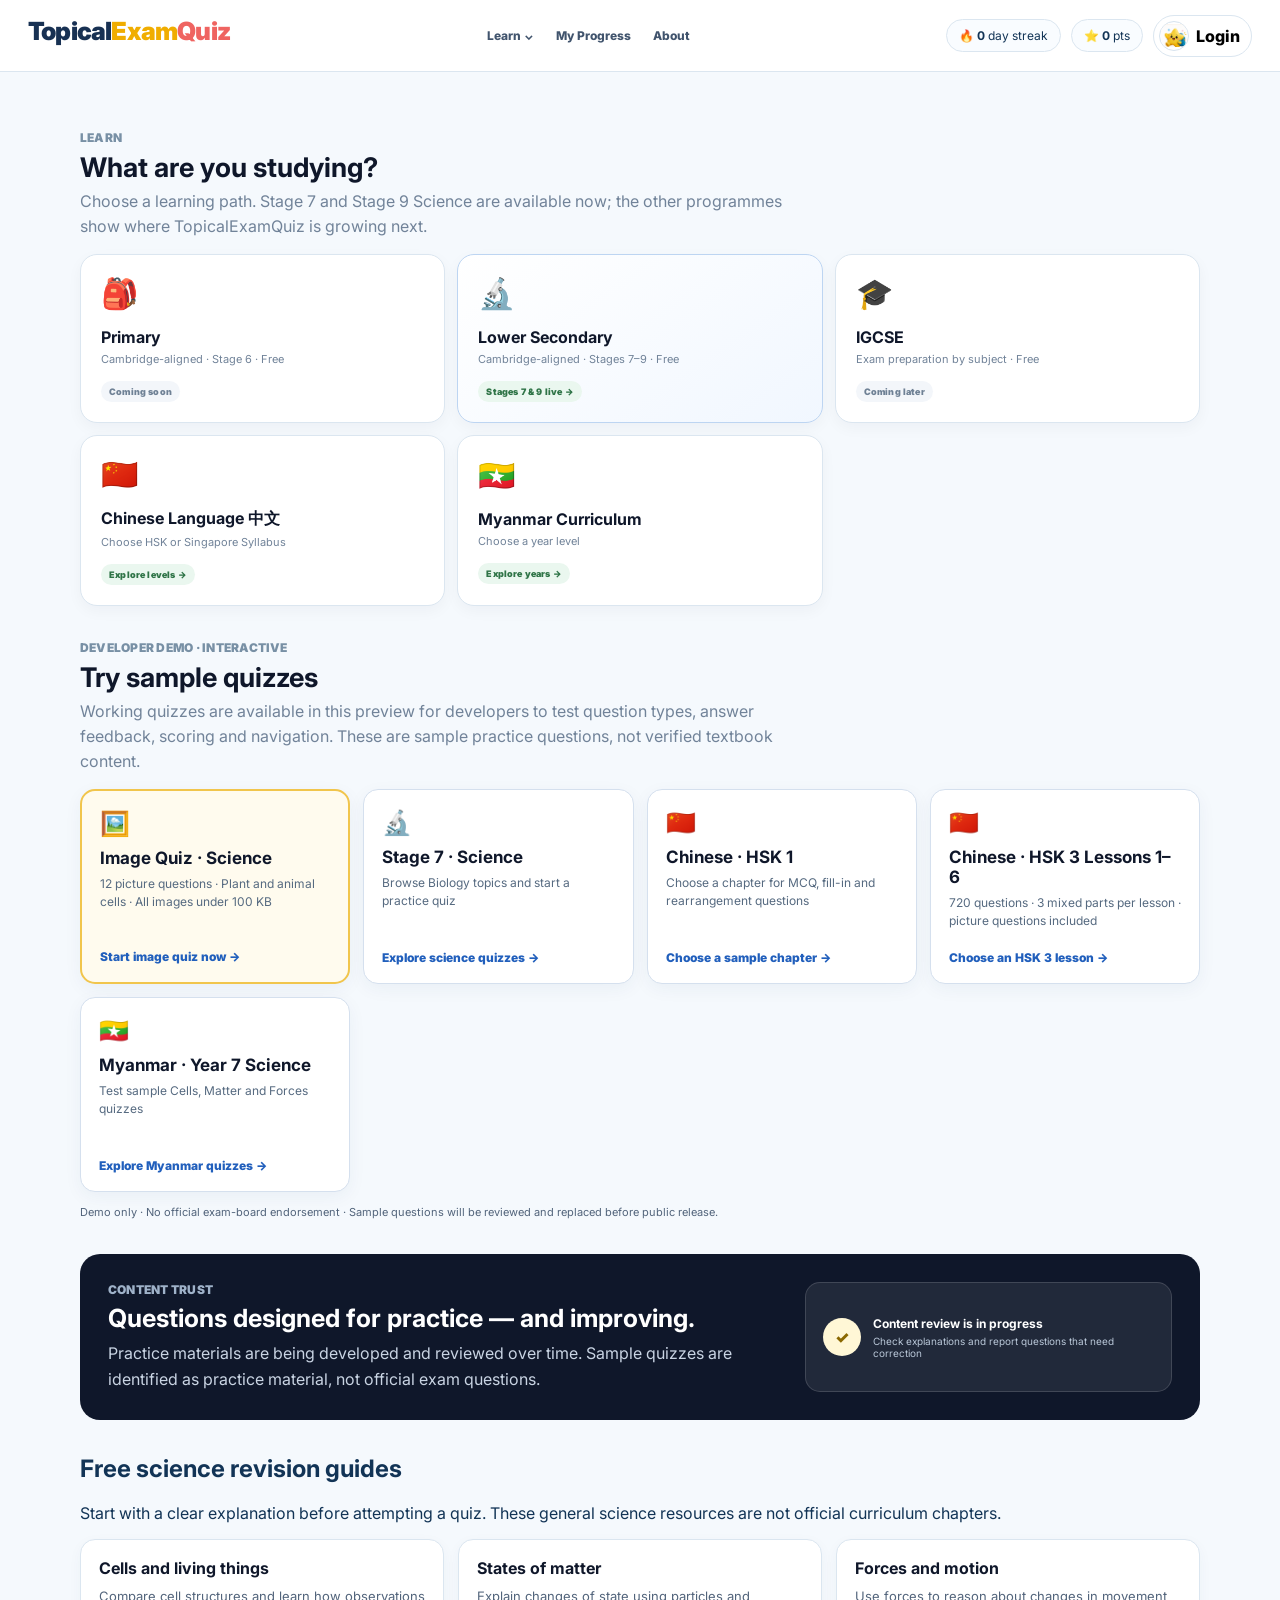
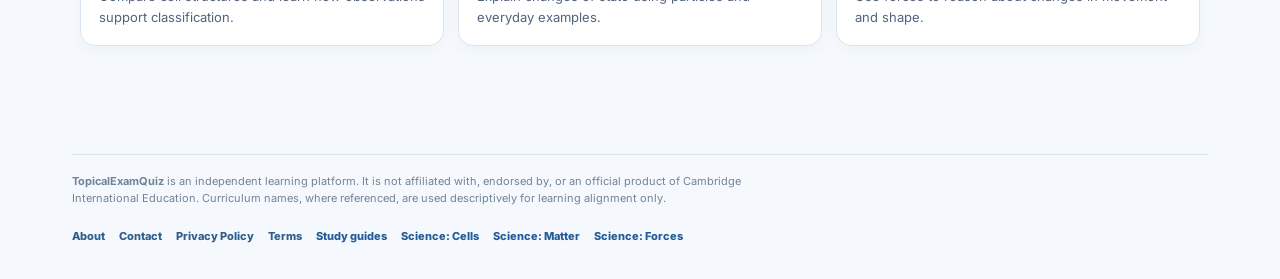
==== index.html @ 7afbc40b "17 Nov" ====
<!DOCTYPE html>

<html lang="en">
<head>
<meta charset="utf-8"/>
<meta content="width=device-width,initial-scale=1" name="viewport"/>
<title>TopicalExamQuiz | Topic-by-topic practice and study guides</title>
<link href="https://fonts.googleapis.com" rel="preconnect"/>
<link crossorigin="" href="https://fonts.gstatic.com" rel="preconnect"/>
<link href="https://fonts.googleapis.com/css2?family=Inter:wght@400;500;600;700;800;900&amp;display=swap" rel="stylesheet"/>
<style>
:root{--bg:#f5f9fd;--card:#fff;--ink:#123456;--muted:#718399;--line:#dbe6f0;--blue:#2f6fed;--blue2:#edf4ff;--green:#e8f6df;--greenInk:#39751f;--shadow:0 8px 30px rgba(27,66,105,.07)}
*{box-sizing:border-box}body{margin:0;font-family:Inter,ui-sans-serif,system-ui,-apple-system,BlinkMacSystemFont,"Segoe UI",sans-serif;color:var(--ink);background:var(--bg)}button,input{font:inherit}.top{height:72px;background:#fff;border-bottom:1px solid var(--line);display:flex;align-items:center;justify-content:space-between;padding:0 28px;position:sticky;top:0;z-index:10}.brand{font-size:21px;font-weight:900;color:var(--blue);line-height:1.1}.brand small{display:block;color:#8093a7;font-size:11px;font-weight:600;margin-top:4px}.account{display:flex;align-items:center;gap:10px}.pill{border:1px solid var(--line);background:#f9fcff;border-radius:999px;padding:8px 12px;font-size:12px;white-space:nowrap}.profile{display:flex;align-items:center;gap:7px;border:1px solid var(--line);background:#fff;border-radius:999px;padding:5px 11px 5px 5px;font-weight:800;cursor:pointer}.avatar{width:30px;height:30px;border-radius:50%;display:grid;place-items:center;background:var(--blue);color:white}.page{max-width:1180px;margin:0 auto;padding:24px 22px 64px}.view{display:none}.view.active{display:block}.eyebrow{font-size:12px;font-weight:900;color:#7890a5;letter-spacing:.02em;margin-bottom:6px}.h1{font-size:30px;margin:0}.toolbar{display:flex;justify-content:space-between;align-items:flex-start;gap:16px;margin-bottom:18px}.back{border:1px solid var(--line);background:#fff;border-radius:10px;padding:10px 14px;font-weight:800;color:#244963;cursor:pointer}.back:hover{border-color:#9cbfe4}.back-left{margin-bottom:14px}.stage-tabs{display:flex;gap:8px}.stage{border:1px solid var(--line);background:#fff;border-radius:9px;padding:9px 14px;font-weight:800;color:#4e6680;cursor:pointer}.stage.active{background:var(--blue);border-color:var(--blue);color:#fff}.hero{background:#fff;border:1px solid var(--line);border-radius:16px;padding:24px;display:flex;align-items:center;justify-content:space-between;gap:20px;box-shadow:var(--shadow);margin:18px 0}.hero h2{font-size:26px;margin:0 0 8px}.hero p{margin:0;color:var(--muted);line-height:1.6}.hero-stat{min-width:220px;border:1px solid var(--line);border-radius:12px;padding:15px;background:#f9fcff}.bar{height:9px;background:#e9eff5;border-radius:99px;overflow:hidden}.bar span{display:block;height:100%;background:#4eb477}.subject-grid,.category-grid{display:grid;grid-template-columns:repeat(3,minmax(0,1fr));gap:14px}.subject-card,.category-card{background:#fff;border:1px solid var(--line);border-radius:14px;padding:20px;text-align:left;cursor:pointer;min-height:140px;transition:.16s;box-shadow:0 4px 14px rgba(27,66,105,.03)}.subject-card:hover,.category-card:hover{transform:translateY(-2px);border-color:#9fc2e7;box-shadow:var(--shadow)}.icon{font-size:28px;margin-bottom:12px;display:block}.subject-card strong,.category-card strong{font-size:17px;display:block;margin-bottom:6px}.subject-card small,.category-card small{color:var(--muted);line-height:1.45}.card{background:#fff;border:1px solid var(--line);border-radius:16px;padding:22px;box-shadow:var(--shadow)}.card h2{margin:0 0 6px;font-size:22px}.card>p{margin:0 0 18px;color:var(--muted)}.topic-list{display:grid;gap:10px}.unit{border:1px solid var(--line);border-radius:12px;overflow:hidden;background:#fff}.unit-head{width:100%;border:0;background:var(--green);color:var(--greenInk);padding:12px 16px;text-align:left;font-weight:900;display:flex;justify-content:space-between;gap:12px;cursor:pointer}.unit-title{display:flex;gap:12px;align-items:center}.unit-title span:first-child{min-width:52px}.unit-body{display:block}.unit.collapsed .unit-body{display:none}.lesson{width:100%;border:0;border-top:1px solid #edf1f5;background:#fff;padding:12px 17px;display:flex;align-items:center;justify-content:space-between;text-align:left;cursor:pointer;color:#243f57}.lesson:hover{background:#f7fbff}.lesson-label{display:flex;align-items:center;gap:16px}.num{min-width:38px;color:#496078}.arrow{font-size:20px;color:#698198}
.chapter-select-card{background:#fff;border:1px solid var(--line);border-radius:16px;overflow:hidden;box-shadow:var(--shadow)}.chapter-select-head{background:var(--green);color:var(--greenInk);padding:15px 18px;font-weight:900;font-size:17px}.chapter-subtopic{width:100%;border:0;border-top:1px solid #e7edf3;background:#fff;padding:16px 18px;display:flex;align-items:center;justify-content:space-between;text-align:left;cursor:pointer;color:#173955}.chapter-subtopic:hover{background:#f7fbff}.chapter-subtopic-label{display:flex;align-items:center;gap:18px}.chapter-subtopic-code{min-width:36px;color:#4d6682}.chapter-review{margin-top:16px;border:1px solid #d8e5ef;background:#fff8dc;border-radius:14px;padding:18px;display:flex;align-items:center;justify-content:space-between;gap:16px}.chapter-review strong{display:block;color:var(--navy);font-size:16px}.chapter-review small{display:block;color:var(--muted);margin-top:4px;line-height:1.45}.chapter-review .btn{flex:0 0 auto}@media(max-width:620px){.chapter-review{align-items:flex-start;flex-direction:column}.chapter-review .btn{width:100%}}.quiz-shell{max-width:880px;margin:0 auto}.quiz-card{background:#fff;border:1px solid var(--line);border-radius:16px;box-shadow:var(--shadow);overflow:hidden}.quiz-head{padding:18px 22px;border-bottom:1px solid var(--line);display:flex;justify-content:space-between;align-items:flex-start;gap:12px}.quiz-head strong{font-size:18px}.crumb{font-size:12px;color:var(--muted);font-weight:700;margin-top:4px}.quiz-body{padding:30px 26px}.qmeta{font-size:12px;color:#7890a5;font-weight:900}.question{font-size:23px;font-weight:800;line-height:1.45;margin:12px 0 22px}.answers{display:grid;gap:10px}.answer{border:1px solid #ccdbe8;background:#fff;border-radius:11px;padding:14px 16px;text-align:left;font-weight:700;cursor:pointer}.answer:hover{background:#f7fbff;border-color:#8eb9e3}.answer.correct{background:#eefaf1;border-color:#69bf86}.answer.wrong{background:#fff2f2;border-color:#e49898}.feedback{display:none;margin-top:16px;border-radius:11px;padding:14px 16px;line-height:1.5}.feedback.show{display:block}.feedback.good{background:#eefaf1;color:#23653a}.feedback.bad{background:#fff5e9;color:#7d4c17}.quiz-actions{display:flex;justify-content:flex-end;gap:10px;margin-top:18px}.btn{border:1px solid var(--line);background:#fff;border-radius:99px;padding:10px 14px;font-weight:800;cursor:pointer}.btn.primary{background:var(--blue);border-color:var(--blue);color:#fff}.practice-strip{display:flex;justify-content:space-between;align-items:center;margin-top:18px;padding:16px 18px;background:#fff;border:1px solid var(--line);border-radius:13px}.practice-strip button{border:0;background:transparent;color:var(--blue);font-weight:900;cursor:pointer}.note{color:var(--muted);font-size:12px;line-height:1.5;margin-top:14px}.modal{display:none;position:fixed;inset:0;background:rgba(9,28,44,.45);z-index:30;padding:18px;align-items:center;justify-content:center}.modal.show{display:flex}.modal-card{width:min(440px,100%);background:#fff;border-radius:16px;padding:22px;box-shadow:0 28px 70px rgba(0,0,0,.2)}.modal-card h2{margin:0 0 8px}.muted{color:var(--muted)}.field{margin:12px 0}.field label{display:block;font-size:12px;font-weight:900;margin-bottom:6px}.field input{width:100%;border:1px solid var(--line);border-radius:9px;padding:11px 12px}.modal-actions{display:flex;justify-content:flex-end;gap:9px;margin-top:16px}.hidden{display:none!important}.review-list{display:grid;gap:10px;margin-top:16px}.review-item{border:1px solid var(--line);background:#fff;border-radius:11px;padding:14px 16px;text-align:left;cursor:pointer}.review-item strong{display:block;margin-bottom:4px}.review-item small{color:var(--muted)}
@media(max-width:860px){.subject-grid,.category-grid{grid-template-columns:repeat(2,1fr)}.hero{align-items:flex-start}.account .pill span{display:none}}

.summary-card{max-width:760px;margin:0 auto;background:#fff;border:1px solid var(--line);border-radius:16px;box-shadow:var(--shadow);padding:28px}
.summary-score{text-align:center;padding:12px 0 24px}.summary-score .big{font-size:54px;font-weight:900;color:var(--blue);line-height:1}
.summary-grid{display:grid;grid-template-columns:repeat(3,1fr);gap:12px;margin:18px 0 24px}.summary-stat{border:1px solid var(--line);border-radius:12px;padding:16px;text-align:center;background:#f9fcff}.summary-stat strong{display:block;font-size:24px;margin-bottom:4px}.summary-actions{display:flex;justify-content:center;gap:10px;flex-wrap:wrap}.summary-actions .btn:not(.primary){color:var(--ink)!important;background:#fff!important}.summary-actions .btn:not(.primary):hover{background:#f7fbff!important}
@media(max-width:620px){.summary-grid{grid-template-columns:1fr}.summary-card{padding:20px}.summary-score .big{font-size:44px}}

@media(max-width:620px){.top{height:64px;padding:0 14px}.brand{font-size:18px}.brand small{font-size:10px}.page{padding:18px 12px 44px}.account{gap:6px}.pill{padding:7px 9px}.profile{padding-right:8px}.profile>span:last-child{display:none}.toolbar{flex-direction:column}.h1{font-size:25px}.stage-tabs{width:100%;overflow:auto}.stage{flex:1;white-space:nowrap}.hero{padding:18px;flex-direction:column}.hero h2{font-size:21px}.hero-stat{width:100%;min-width:0}.subject-grid,.category-grid{grid-template-columns:1fr}.subject-card,.category-card{min-height:110px;padding:16px}.card{padding:16px}.card h2{font-size:20px}.lesson{padding:12px}.lesson-label{gap:8px}.num{min-width:34px}.quiz-head{padding:16px}.quiz-body{padding:22px 16px}.question{font-size:20px}.quiz-actions{flex-direction:column-reverse}.quiz-actions .btn{width:100%}.practice-strip{align-items:flex-start;gap:10px;flex-direction:column}.back-left{width:100%;text-align:left}}

.modal-card{position:relative}
.modal-x{position:absolute;top:14px;right:16px;border:0;background:transparent;color:#41546d;font-size:25px;line-height:1;width:34px;height:34px;border-radius:8px;cursor:pointer;display:flex;align-items:center;justify-content:center}
.modal-x:hover{background:#f2f6fb}

#profileModal .modal-card,#profileModal .modalbox{padding:24px 26px 22px;max-width:390px}
#profileModal h2{margin:0 42px 10px 0}
#profileModal p{margin:0 0 18px}
#profileModal .actions,#profileModal .modal-actions{margin-top:0;gap:10px}
@media(max-width:520px){#profileModal .modal-card,#profileModal .modalbox{margin:16px;padding:22px 20px 20px}}

/* Monetization */
.ad-slot{border:1px dashed #cbd8e8;background:#f8fbff;border-radius:12px;padding:14px 16px;text-align:center;color:#73839a;font-size:12px;margin:18px 0;min-height:90px;display:flex;flex-direction:column;align-items:center;justify-content:center}
.ad-slot strong{display:block;color:#5f7087;font-size:11px;letter-spacing:.06em;text-transform:uppercase;margin-bottom:4px}
.mobile-support{display:none}
@media(max-width:820px){.desktop-ad{display:none}.mobile-support{display:block}}

.logged-out-note{display:flex;align-items:center;gap:8px;background:#eef5ff;border:1px solid #d5e5fb;color:#48627f;border-radius:10px;padding:10px 13px;font-size:12px;margin:0 0 16px}

:root{--navy:#0F172A;--yellow:#FFC400}
body,button,input{font-family:'Inter',ui-sans-serif,system-ui,-apple-system,BlinkMacSystemFont,'Segoe UI',sans-serif}
.brand{color:var(--navy)}
.brand-accent{color:var(--yellow)}
.edubridge-brand{display:flex;align-items:center;gap:10px;color:var(--navy)}
.brand-mark{width:56px;height:34px;border-radius:0;display:grid;place-items:center;background:transparent;color:var(--yellow);font-size:13px;font-weight:900;letter-spacing:-.02em;box-shadow:none;flex:0 0 auto;overflow:hidden}.brand-mark img{display:block;width:100%;height:100%;object-fit:contain}
.brand-word{display:block;font-size:21px;font-weight:900;line-height:1.05;letter-spacing:-.03em}
.brand-word small{display:block;color:#8093a7;font-size:10px;font-weight:600;letter-spacing:0;margin-top:4px}
.hero.mascot-hero{position:relative;min-height:230px;overflow:hidden;background:linear-gradient(120deg,#ffffff 0%,#f7faff 62%,#fff9e7 100%)}
.hero-copy{max-width:560px;position:relative;z-index:2}
.hero-copy .kicker{font-size:12px;font-weight:900;letter-spacing:.08em;color:#74859a;margin-bottom:8px}
.hero-copy h2{font-size:32px;line-height:1.12;color:var(--navy);margin-bottom:10px}
.hero-copy h2 span{color:#e6aa00}
.hero-mascot{align-self:flex-end;width:210px;height:210px;object-fit:contain;object-position:center bottom;filter:drop-shadow(0 14px 16px rgba(15,23,42,.10));margin:-8px 18px -24px 8px}
.hero-stat{position:relative;z-index:2}
.avatar.mascot-avatar{overflow:hidden;background:#fff;padding:1px;border:1px solid #d7e3ee}
.avatar.mascot-avatar img{width:100%;height:100%;object-fit:contain;object-position:center;transform:none}
.mascot-helper{position:fixed;right:18px;bottom:18px;width:64px;height:64px;border:1px solid #d9e2ed;border-radius:50%;background:#fff;box-shadow:0 12px 30px rgba(15,23,42,.16);display:grid;place-items:center;z-index:8;overflow:hidden}
.mascot-helper img{width:58px;height:58px;object-fit:contain;transform:none}
.mascot-tip{position:fixed;right:92px;bottom:28px;background:var(--navy);color:#fff;border-radius:10px;padding:9px 12px;font-size:12px;font-weight:700;box-shadow:0 8px 22px rgba(15,23,42,.16);z-index:8}
.subject-card{position:relative}
.subject-card:after{content:'→';position:absolute;right:18px;bottom:18px;color:#9aaabd;font-weight:900}
.profile-mascot{display:flex;align-items:center;gap:12px;margin:0 0 14px}
.profile-mascot img{width:54px;height:54px;object-fit:contain;background:#f8fbff;border-radius:14px;border:1px solid var(--line);padding:3px}
.profile-mascot strong{display:block;color:var(--navy)}
@media(max-width:860px){.hero.mascot-hero{min-height:0}.hero-mascot{width:170px;height:170px}.mascot-tip{display:none}}
@media(max-width:620px){.hero.mascot-hero{padding-bottom:0}.hero-copy h2{font-size:26px}.hero-mascot{width:155px;height:155px;align-self:center;margin:0 auto -15px}.mascot-helper{width:52px;height:52px;right:12px;bottom:12px}.mascot-helper img{width:50px;height:50px}}

/* Clickability fix */
.subject-card,.category-card,.unit-head,.lesson,.answer,.btn,.back,.stage,.profile,.practice-strip button{
  position:relative;
  z-index:2;
  pointer-events:auto;
}
.ad-slot,.mascot-tip{
  pointer-events:none;
}
.topic-list,.unit,.unit-body,.card,.view{
  position:relative;
}
#curriculumView,#subjectView,#quizView{
  z-index:1;
}

.lesson:focus-visible,.subject-card:focus-visible,.category-card:focus-visible{
  outline:3px solid rgba(37,99,235,.22);
  outline-offset:2px;
}
.lesson .arrow{transition:transform .15s ease}
.lesson:hover .arrow{transform:translateX(3px)}

/* Logged-in profile dashboard */
.profile-page{max-width:980px;margin:0 auto}
.profile-back{margin-bottom:16px}
.profile-hero-card{background:linear-gradient(135deg,#0f172a 0%,#18263c 100%);border-radius:20px;padding:26px;color:#fff;position:relative;overflow:hidden;box-shadow:0 16px 34px rgba(15,23,42,.14)}
.profile-hero-card:after{content:"";position:absolute;right:-70px;top:-90px;width:260px;height:260px;border-radius:50%;background:rgba(255,196,0,.10)}
.profile-identity{display:flex;align-items:center;gap:18px;position:relative;z-index:1}
.profile-avatar-large{width:112px;height:112px;border-radius:24px;background:#fff;border:4px solid rgba(255,255,255,.18);display:grid;place-items:center;overflow:hidden;flex:0 0 auto}
.profile-avatar-large img{width:110px;height:110px;object-fit:contain;transform:none}
.profile-name{font-size:27px;font-weight:900;margin:0 0 5px}
.profile-handle{font-size:13px;color:#c9d4e3;margin-bottom:10px}
.profile-meta{display:flex;flex-wrap:wrap;gap:8px}
.profile-meta span{background:rgba(255,255,255,.09);border:1px solid rgba(255,255,255,.13);border-radius:999px;padding:7px 10px;font-size:12px;font-weight:700}
.profile-edit{position:absolute;right:20px;top:20px;z-index:2;border:1px solid rgba(255,255,255,.22);background:rgba(255,255,255,.10);color:#fff;width:38px;height:38px;border-radius:10px;cursor:pointer;font-size:16px}
.profile-section-title{font-size:20px;margin:26px 0 12px;color:var(--navy)}
.stat-grid-profile{display:grid;grid-template-columns:repeat(4,1fr);gap:12px}
.stat-tile{border:1px solid var(--line);background:#fff;border-radius:15px;padding:17px;min-height:108px;box-shadow:0 5px 16px rgba(15,23,42,.04)}
.stat-icon{font-size:21px;margin-bottom:10px}
.stat-value{font-size:24px;font-weight:900;color:var(--navy);line-height:1}
.stat-label{font-size:12px;color:var(--muted);margin-top:7px;font-weight:600}
.stat-tile.streak{background:linear-gradient(135deg,#fff8dd,#fff1af);border-color:#f1d35c}
.profile-two-col{display:grid;grid-template-columns:minmax(0,1.35fr) minmax(280px,.65fr);gap:16px}
.profile-panel{background:#fff;border:1px solid var(--line);border-radius:16px;padding:20px;box-shadow:0 5px 16px rgba(15,23,42,.04)}
.progress-row{display:grid;grid-template-columns:120px 1fr 46px;gap:12px;align-items:center;margin:16px 0}
.progress-row:first-of-type{margin-top:12px}
.progress-row strong{font-size:13px}
.progress-track{height:9px;border-radius:999px;background:#edf2f7;overflow:hidden}
.progress-track span{display:block;height:100%;border-radius:inherit;background:#ffc400}
.progress-pct{text-align:right;font-size:12px;font-weight:800;color:#52647b}
.achievement{display:flex;gap:12px;align-items:center;padding:12px 0;border-bottom:1px solid #edf1f6}
.achievement:last-child{border-bottom:0}
.achievement-badge{width:42px;height:42px;border-radius:12px;background:#fff7d6;display:grid;place-items:center;font-size:20px}
.achievement strong{display:block;font-size:13px}
.achievement small{color:var(--muted);font-size:11px}
.profile-actions-row{display:flex;gap:10px;flex-wrap:wrap;margin-top:18px}
.profile-actions-row .btn{min-width:150px}
.profile-ad{margin-top:20px}
.logged-in-pill{display:none}
@media(max-width:820px){.stat-grid-profile{grid-template-columns:repeat(2,1fr)}.profile-two-col{grid-template-columns:1fr}.profile-identity{align-items:flex-start}.profile-avatar-large{width:92px;height:92px}.profile-avatar-large img{width:90px;height:90px;object-fit:contain}}
@media(max-width:520px){.profile-hero-card{padding:20px 16px}.profile-identity{flex-direction:column}.profile-edit{right:14px;top:14px}.profile-name{font-size:23px}.stat-grid-profile{grid-template-columns:1fr 1fr}.stat-tile{min-height:98px;padding:14px}.progress-row{grid-template-columns:92px 1fr 40px}.profile-actions-row .btn{width:100%}}

/* Navigation reliability */
.view{display:none;pointer-events:none}
.view.active{display:block;pointer-events:auto}
#subjectView,#curriculumView,#quizView,#profileView{isolation:isolate}
.category-card,.lesson,.subject-card{touch-action:manipulation}
.progress-subject-btn{width:100%;display:grid;grid-template-columns:120px 1fr 46px;gap:12px;align-items:center;border:0;background:transparent;padding:0;margin:16px 0;text-align:left;cursor:pointer;color:inherit}
.progress-subject-btn:hover strong{color:var(--blue)}
.progress-subject-btn:focus-visible{outline:3px solid rgba(37,99,235,.20);outline-offset:4px;border-radius:8px}
@media(max-width:520px){.progress-subject-btn{grid-template-columns:92px 1fr 40px}}

/* Strong mobile layout */
html{-webkit-text-size-adjust:100%;text-size-adjust:100%}
body{min-width:0;overflow-x:hidden}
button{-webkit-tap-highlight-color:transparent}
@media(max-width:700px){
  .brand-mark{width:48px;height:28px;border-radius:0;font-size:12px}
  .brand-word{font-size:18px}
  .top{
    position:sticky;
    top:0;
    height:auto;
    min-height:62px;
    padding:9px 12px;
    gap:8px;
    align-items:center;
  }
  .brand{font-size:17px;min-width:0}
  .brand small{display:none}
  .account{margin-left:auto;gap:5px;min-width:0}
  .account .pill{font-size:11px;padding:7px 8px}
  .account .pill span{display:none}
  .profile{min-width:40px;height:40px;padding:4px;border-radius:12px;justify-content:center}
  .profile>span:last-child{display:none}
  .avatar{width:31px;height:31px}
  .page{width:100%;max-width:none;padding:14px 10px calc(84px + env(safe-area-inset-bottom))}
  .toolbar{display:block;margin-bottom:14px}
  .toolbar .back,.back-left{width:auto;min-height:44px;margin-bottom:12px}
  .h1{font-size:24px;line-height:1.2}
  .eyebrow{font-size:10px}
  .stage-tabs{display:flex;width:100%;gap:6px;overflow-x:auto;padding-bottom:3px;scrollbar-width:none}
  .stage-tabs::-webkit-scrollbar{display:none}
  .stage{flex:0 0 auto;min-height:44px;padding:9px 16px}
  .hero.mascot-hero{display:block;padding:18px 16px 0;margin:12px 0}
  .hero-copy{max-width:none}
  .hero-copy h2{font-size:25px}
  .hero-copy p{font-size:14px;line-height:1.55}
  .hero-mascot{display:block;width:145px;height:145px;margin:8px auto -10px}
  .hero-stat{width:100%;margin-bottom:16px}
  .subject-grid,.category-grid{display:grid;grid-template-columns:1fr;gap:10px}
  .subject-card,.category-card{
    width:100%;
    min-height:96px;
    padding:15px 16px;
    border-radius:13px;
    transform:none!important;
  }
  .subject-card strong,.category-card strong{font-size:16px}
  .subject-card small,.category-card small{font-size:12px}
  .card{padding:14px;border-radius:13px}
  .unit{border-radius:11px}
  .unit-head{min-height:48px;padding:12px 13px;align-items:center}
  .unit-title{gap:7px;font-size:13px}
  .unit-title span:first-child{min-width:auto}
  .lesson{
    min-height:52px;
    padding:12px 13px;
    align-items:center;
  }
  .lesson-label{gap:8px;font-size:14px;min-width:0}
  .lesson-label span:last-child{overflow-wrap:anywhere}
  .num{min-width:30px;font-size:12px}
  .arrow{flex:0 0 auto}
  .quiz-shell{max-width:none;width:100%}
  .quiz-card{border-radius:13px}
  .quiz-head{padding:14px;align-items:center}
  .quiz-head strong{font-size:16px}
  .quiz-body{padding:18px 14px}
  .question{font-size:19px;line-height:1.38;margin:10px 0 17px}
  .answer{min-height:50px;padding:13px 14px;font-size:14px}
  .quiz-actions{display:block;margin-top:14px}
  .quiz-actions .btn{width:100%;min-height:48px}
  .btn,.back,.practice-strip button{min-height:44px}
  .practice-strip{padding:13px;gap:8px}
  .summary-card{padding:17px 14px;border-radius:13px}
  .summary-grid{grid-template-columns:1fr 1fr}
  .summary-stat:last-child{grid-column:1/-1}
  .profile-page{max-width:none}
  .profile-hero-card{padding:18px 14px;border-radius:15px}
  .profile-identity{display:flex;flex-direction:row;align-items:center;gap:12px;padding-right:34px}
  .profile-avatar-large{width:72px;height:72px;border-radius:18px}
  .profile-avatar-large img{width:70px;height:70px;object-fit:contain}
  .profile-name{font-size:21px}
  .profile-handle{margin-bottom:7px}
  .profile-meta{gap:5px}
  .profile-meta span{font-size:10px;padding:5px 7px}
  .stat-grid-profile{grid-template-columns:1fr 1fr;gap:8px}
  .stat-tile{min-height:92px;padding:13px}
  .stat-value{font-size:20px}
  .profile-two-col{grid-template-columns:1fr;gap:4px}
  .profile-panel{padding:14px}
  .progress-subject-btn{grid-template-columns:86px 1fr 38px;min-height:46px;margin:10px 0}
  .profile-section-title{font-size:18px;margin:20px 0 10px}
  .modal{padding:10px;align-items:flex-end}
  .modal-card{
    width:100%;
    max-width:none;
    max-height:88vh;
    overflow-y:auto;
    border-radius:18px 18px 8px 8px;
    padding:22px 18px calc(18px + env(safe-area-inset-bottom));
  }
  .modal-actions{display:grid;grid-template-columns:1fr 1fr}
  .modal-actions .btn{width:100%}
  .mascot-helper,.mascot-tip{display:none!important}
  .desktop-ad{display:none!important}
  .mobile-support{
    display:flex!important;
    width:calc(100% - 20px);
    margin:14px 10px;
    min-height:80px;
  }
}
@media(max-width:380px){
  .account .pill{padding:6px 7px}
  .profile-identity{align-items:flex-start}
  .profile-avatar-large{width:62px;height:62px}
  .profile-avatar-large img{width:60px;height:60px;object-fit:contain}
  .stat-grid-profile{grid-template-columns:1fr}
  .summary-grid{grid-template-columns:1fr}
  .summary-stat:last-child{grid-column:auto}
}

/* Additional Google Ads inventory */
.ad-banner{min-height:90px}
.ad-rectangle{min-height:250px}
.ad-mobile-banner{min-height:70px}
.ad-label{font-size:10px;font-weight:800;letter-spacing:.08em;text-transform:uppercase;color:#8795a8;margin-bottom:5px}
.ad-home-top{margin:14px 0 20px}
.ad-home-mid{margin:18px 0}
.ad-topic-bottom{margin:18px 0 4px}
.ad-summary{margin-top:18px}
@media(max-width:700px){
  .ad-banner,.ad-rectangle{display:none!important}
  .ad-mobile-banner{display:flex!important;margin:14px 0;min-height:70px}
}
@media(min-width:701px){
  .ad-mobile-banner{display:none!important}
}

/* Stage/year chooser */
.level-chooser{max-width:980px;margin:0 auto}
.level-intro{text-align:center;max-width:680px;margin:12px auto 28px}
.level-intro h1{font-size:34px;margin:0 0 8px;color:var(--navy)}
.level-intro p{margin:0;color:var(--muted);line-height:1.6}
.level-group{margin:22px 0}
.level-group-head{display:flex;align-items:flex-end;justify-content:space-between;gap:14px;margin-bottom:10px}
.level-group-head h2{font-size:18px;margin:0;color:var(--navy)}
.level-group-head span{font-size:12px;color:var(--muted);font-weight:700}
.level-grid{display:grid;grid-template-columns:repeat(6,minmax(0,1fr));gap:10px}
.level-grid.cols-3{grid-template-columns:repeat(3,minmax(0,1fr))}
.level-grid.cols-2{grid-template-columns:repeat(2,minmax(0,1fr))}
.level-card{border:1px solid var(--line);background:#fff;border-radius:14px;min-height:86px;padding:15px 12px;text-align:left;cursor:pointer;box-shadow:0 4px 14px rgba(27,66,105,.03);transition:.16s;position:relative}
.level-card:hover{transform:translateY(-2px);border-color:#9fc2e7;box-shadow:var(--shadow)}
.level-card strong{display:block;font-size:16px;color:var(--navy);margin-bottom:4px}
.level-card small{display:block;color:var(--muted);font-size:11px;line-height:1.35}
.level-card:after{content:"›";position:absolute;right:12px;top:50%;transform:translateY(-50%);color:#8da1b6;font-size:20px}
.selected-level{display:flex;align-items:center;gap:8px;flex-wrap:wrap}
.selected-level .current-level{background:#eef5ff;border:1px solid #cfe0f3;color:#1f527f;border-radius:999px;padding:9px 13px;font-size:12px;font-weight:900}
.change-level{border:0;background:transparent;color:var(--blue);font-size:12px;font-weight:900;cursor:pointer;padding:8px}
@media(max-width:800px){.level-grid{grid-template-columns:repeat(3,minmax(0,1fr))}}
@media(max-width:520px){
  .level-intro{text-align:left;margin:4px 0 22px}
  .level-intro h1{font-size:27px}
  .level-group{margin:20px 0}
  .level-group-head{align-items:flex-start;flex-direction:column;gap:3px}
  .level-grid,.level-grid.cols-3,.level-grid.cols-2{grid-template-columns:repeat(2,minmax(0,1fr));gap:8px}
  .level-card{min-height:82px;padding:13px 11px}
  .level-card strong{font-size:15px}
  .selected-level{width:100%;justify-content:space-between}
}

/* Report question */
.report-question-btn{margin-top:12px;border:0;background:transparent;color:#6b7f96;font-size:12px;font-weight:800;cursor:pointer;padding:6px 0;text-decoration:underline;text-underline-offset:3px}
.report-question-btn:hover{color:#1f5f99}
.report-modal .modal-card{max-width:440px}
.report-options{display:grid;gap:8px;margin:16px 0}
.report-option{display:flex;align-items:center;gap:10px;border:1px solid var(--line);border-radius:10px;padding:11px 12px;cursor:pointer;background:#fff}
.report-option:hover{background:#f8fbff}
.report-option input{width:auto;margin:0}
.report-note{width:100%;min-height:84px;resize:vertical;border:1px solid var(--line);border-radius:10px;padding:10px 12px;font:inherit}
.report-success{display:none;background:#eefaf3;border:1px solid #cfead9;color:#2f6b45;border-radius:10px;padding:11px 12px;margin-top:12px;font-size:12px}
.report-success.show{display:block}

.modal-card{position:relative}
.modal-x{
  position:absolute;
  top:12px;
  right:12px;
  width:34px;
  height:34px;
  border:0;
  background:transparent;
  border-radius:9px;
  color:#506176;
  font-size:24px;
  line-height:1;
  display:flex;
  align-items:center;
  justify-content:center;
  cursor:pointer;
  z-index:5;
}
.modal-x:hover{background:#f1f5f9;color:#0f172a}
@media(max-width:700px){
  .modal-x{top:10px;right:10px;width:38px;height:38px;font-size:26px}
}

/* One-word fill-in-the-blank quiz */
.fill-answer-wrap{display:flex;gap:10px;align-items:stretch;margin-top:18px}
.fill-answer-input{flex:1;min-width:0;border:1px solid #c9d8e8;border-radius:11px;padding:13px 14px;font:600 16px Inter,system-ui,sans-serif;color:#102d4f;background:#fff;outline:none}
.fill-answer-input:focus{border-color:#3478f6;box-shadow:0 0 0 3px rgba(52,120,246,.12)}
.fill-answer-input::placeholder{font-weight:500;color:#91a0b2}
.fill-check-btn{white-space:nowrap}
.fill-hint{font-size:11px;color:#71839a;margin-top:7px}
.fill-correct{border-color:#45a96b;background:#f2fbf5}
.fill-wrong{border-color:#df6b6b;background:#fff5f5}
@media(max-width:520px){
  .fill-answer-wrap{flex-direction:column}
  .fill-check-btn{width:100%}
}


/* Chinese sentence rearrangement quiz */
.rearrange-wrap{margin-top:16px}
.rearrange-label{font-size:11px;color:#71839a;font-weight:800;margin:10px 0 7px}
.rearrange-bank,.rearrange-answer{display:flex;flex-wrap:wrap;gap:9px;min-height:58px;padding:12px;border:1px solid #d5e1ed;border-radius:12px;background:#f8fbff}
.rearrange-answer{background:#fff;border-style:dashed}
.rearrange-word{border:1px solid #bfd0e1;background:#fff;border-radius:10px;padding:10px 13px;font-size:18px;font-weight:800;color:#173955;cursor:pointer;box-shadow:0 2px 6px rgba(15,23,42,.04)}
.rearrange-word:hover{border-color:#7da9d6;background:#f7fbff}
.rearrange-word:disabled{cursor:default;opacity:.85}
.rearrange-placeholder{color:#91a0b2;font-size:13px;align-self:center}
.rearrange-actions{display:flex;gap:9px;margin-top:12px;flex-wrap:wrap}
.rearrange-actions .btn{min-width:120px}
.rearrange-correct{border-color:#69bf86!important;background:#f2fbf5!important}
.rearrange-wrong{border-color:#e49898!important;background:#fff5f5!important}
.rearrange-translation{margin-top:7px;font-size:12px;color:#52647b}
@media(max-width:520px){
  .rearrange-bank,.rearrange-answer{padding:10px;gap:7px}
  .rearrange-word{font-size:17px;padding:10px 11px}
  .rearrange-actions{display:grid;grid-template-columns:1fr 1fr}
  .rearrange-actions .btn{width:100%;min-width:0}
}

.modal-x{z-index:9999!important;pointer-events:auto!important}
.modal{z-index:9990}

.summary-activity{display:grid;grid-template-columns:repeat(4,minmax(0,1fr));gap:10px;margin:18px 0}.summary-activity .activity-card{border:1px solid var(--line);border-radius:12px;background:#fff;padding:13px}.summary-activity .activity-label{font-size:10px;color:var(--muted);font-weight:800}.summary-activity .activity-value{font-size:19px;font-weight:900;color:var(--navy);margin-top:5px}.summary-share{margin-top:14px}.integrity-note{margin-top:12px;padding:10px 12px;border:1px solid var(--line);border-radius:10px;background:#f8fbff;color:var(--muted);font-size:11px;line-height:1.45}@media(max-width:650px){.summary-activity{grid-template-columns:repeat(2,1fr)}.summary-share{width:100%}}


/* Photo quiz */
.question-media{display:none;margin:14px 0 20px}
.question-media.show{display:block}
.question-photo-card{position:relative;width:min(100%,380px);margin:0 auto;overflow:hidden;border:1px solid var(--line);border-radius:14px;background:#eef3f8;aspect-ratio:1/1;box-shadow:0 5px 16px rgba(15,23,42,.05)}
.question-photo-card img{display:block;width:100%;height:100%;object-fit:contain}
.question-photo-badge{position:absolute;left:12px;top:12px;background:rgba(15,23,42,.88);color:#fff;border-radius:999px;padding:7px 10px;font-size:11px;font-weight:900;letter-spacing:.02em;backdrop-filter:blur(4px)}
.question-photo-credit{margin-top:7px;color:var(--muted);font-size:10px;line-height:1.35}
.question-photo-fallback{width:100%;height:100%;display:grid;place-items:center;text-align:center;padding:24px;background:linear-gradient(135deg,#eef5ff,#fff7d6);color:var(--navy);font-weight:900}
.photo-topic-badge{margin-left:8px;display:inline-flex;align-items:center;gap:4px;background:#eef5ff;border:1px solid #d3e3f5;color:#315f8d;border-radius:999px;padding:3px 7px;font-size:10px;font-weight:900;white-space:nowrap}
@media(max-width:700px){.question-media{margin:10px 0 16px}.question-photo-card{border-radius:11px}.question-photo-badge{left:9px;top:9px;padding:6px 8px;font-size:10px}.photo-topic-badge{padding:2px 6px}}


/* TopicalExamQuiz mastery dashboard */
.dashboard-grid{display:grid;grid-template-columns:minmax(0,1.35fr) minmax(300px,.65fr);gap:16px;margin:18px 0}
.dashboard-card{background:#fff;border:1px solid var(--line);border-radius:16px;padding:20px;box-shadow:var(--shadow)}
.dashboard-card h2{margin:0 0 5px;font-size:21px;color:var(--navy)}
.dashboard-card p{margin:0;color:var(--muted);line-height:1.5}
.daily-card{background:linear-gradient(135deg,#0f172a 0%,#172845 100%);color:#fff;border:0;position:relative;overflow:hidden}
.daily-card:after{content:"";position:absolute;width:220px;height:220px;border-radius:50%;right:-80px;top:-110px;background:rgba(255,196,0,.12)}
.daily-card h2,.daily-card p{color:#fff;position:relative;z-index:1}.daily-card p{color:#cbd5e1}
.daily-badge{display:inline-flex;gap:6px;align-items:center;background:#ffc400;color:#0f172a;border-radius:999px;padding:6px 9px;font-size:10px;font-weight:900;letter-spacing:.05em;margin-bottom:12px}
.daily-row{display:flex;justify-content:space-between;align-items:flex-end;gap:16px;margin-top:18px;position:relative;z-index:1}
.daily-meta{display:flex;gap:12px;flex-wrap:wrap;font-size:12px;color:#d7e0eb;font-weight:700}.daily-card .btn{border-color:#ffc400;background:#ffc400;color:#0f172a}
.readiness-layout{display:grid;grid-template-columns:130px 1fr;gap:18px;align-items:center;margin-top:15px}
.readiness-ring{width:126px;height:126px;border-radius:50%;display:grid;place-items:center;background:conic-gradient(#ffc400 var(--ready-angle,0deg),#edf1f5 0);position:relative}
.readiness-ring:before{content:"";position:absolute;inset:11px;background:#fff;border-radius:50%}
.readiness-score{position:relative;text-align:center;font-size:31px;font-weight:900;color:var(--navy);line-height:1}.readiness-score small{display:block;font-size:10px;color:var(--muted);margin-top:5px}
.mini-progress{display:grid;grid-template-columns:108px 1fr 38px;gap:9px;align-items:center;margin:10px 0;font-size:12px}.mini-progress strong{font-size:12px}.mini-track{height:8px;background:#edf2f7;border-radius:99px;overflow:hidden}.mini-track span{display:block;height:100%;background:#ffc400;border-radius:inherit}.mini-value{text-align:right;font-weight:900;color:#53677f}
.section-head{display:flex;justify-content:space-between;align-items:flex-end;gap:12px;margin:26px 0 12px}.section-head h2{margin:0;font-size:22px;color:var(--navy)}.section-head p{margin:4px 0 0;color:var(--muted);font-size:13px}.text-link{border:0;background:transparent;color:var(--blue);font-weight:900;cursor:pointer;padding:6px}
.skill-map-grid{display:grid;grid-template-columns:repeat(3,minmax(0,1fr));gap:11px}.skill-map-card{border:1px solid var(--line);background:#fff;border-radius:14px;padding:15px;text-align:left;cursor:pointer}.skill-map-card:hover{border-color:#9fc2e7;box-shadow:var(--shadow)}.skill-map-card .chapter{font-size:10px;color:#8090a4;font-weight:900;text-transform:uppercase;letter-spacing:.04em}.skill-map-card strong{display:block;margin:5px 0 12px;color:var(--navy);min-height:38px}.skill-map-card .map-row{display:flex;justify-content:space-between;font-size:11px;color:var(--muted);margin-bottom:6px}.skill-map-card .map-pct{font-weight:900;color:var(--navy)}
.assessment-grid{display:grid;grid-template-columns:repeat(2,1fr);gap:10px;margin-top:14px}.assessment-skill{border:1px solid var(--line);border-radius:12px;padding:12px}.assessment-skill-top{display:flex;justify-content:space-between;gap:8px;margin-bottom:8px;font-size:12px}.assessment-skill-top strong{color:var(--navy)}.assessment-skill-top span{color:var(--muted);font-weight:900}
.focus-list{display:grid;gap:9px;margin-top:14px}.focus-item{display:grid;grid-template-columns:34px 1fr auto;gap:10px;align-items:center;border:1px solid var(--line);border-radius:11px;padding:11px;background:#fff}.focus-rank{width:30px;height:30px;border-radius:9px;display:grid;place-items:center;background:#fff4c2;color:#715600;font-weight:900}.focus-item strong{font-size:13px;display:block}.focus-item small{color:var(--muted);font-size:11px}.focus-item button{border:0;background:#eef5ff;color:#225d96;border-radius:999px;padding:7px 9px;font-weight:900;font-size:11px;cursor:pointer}
.mistake-preview{display:grid;gap:8px;margin-top:14px}.mistake-preview-item{border:1px solid var(--line);border-radius:11px;padding:12px;display:flex;align-items:center;gap:10px}.mistake-dot{width:9px;height:9px;border-radius:50%;background:#e66c6c;flex:0 0 auto}.mistake-preview-item.fixed .mistake-dot{background:#4eb477}.mistake-preview-item strong{display:block;font-size:12px}.mistake-preview-item small{color:var(--muted);font-size:11px}
.product-loop{display:grid;grid-template-columns:repeat(4,1fr);gap:8px;margin:18px 0}.loop-step{background:#f8fbff;border:1px solid var(--line);border-radius:12px;padding:12px;text-align:center;font-size:11px;font-weight:900}.loop-step span{display:block;font-size:22px;margin-bottom:5px}
.premium-card{margin-top:22px;background:linear-gradient(135deg,#fff9df,#fff3ba);border:1px solid #efd56e;border-radius:16px;padding:19px;display:flex;justify-content:space-between;gap:16px;align-items:center}.premium-card h3{margin:0 0 5px;color:var(--navy)}.premium-card p{margin:0;color:#6f6240;font-size:12px;line-height:1.5}.premium-chip{white-space:nowrap;background:#0f172a;color:#fff;border-radius:999px;padding:9px 12px;font-size:11px;font-weight:900}
.q-skill-badge{display:inline-flex;margin-top:7px;border:1px solid #d7e5f4;background:#f1f7ff;color:#285e91;border-radius:999px;padding:4px 8px;font-size:10px;font-weight:900}
.mistake-book-grid{display:grid;gap:10px;margin-top:16px}.mistake-card{border:1px solid var(--line);border-radius:13px;background:#fff;padding:14px}.mistake-card.fixed{background:#f3fbf6;border-color:#cce8d6}.mistake-top{display:flex;justify-content:space-between;gap:12px}.mistake-status{font-size:10px;font-weight:900;border-radius:999px;padding:5px 8px;background:#fff0f0;color:#9b4444;white-space:nowrap}.mistake-card.fixed .mistake-status{background:#e0f6e8;color:#287047}.mistake-question{font-size:13px;font-weight:800;line-height:1.45;margin:10px 0}.mistake-answer{font-size:11px;color:var(--muted);line-height:1.5}.mistake-actions{margin-top:10px}.empty-state{padding:25px;text-align:center;border:1px dashed #cbd8e8;border-radius:12px;color:var(--muted);background:#f9fcff}
.progress-note{font-size:11px;color:var(--muted);margin-top:10px;line-height:1.5}
@media(max-width:900px){.dashboard-grid{grid-template-columns:1fr}.skill-map-grid{grid-template-columns:repeat(2,1fr)}.product-loop{grid-template-columns:repeat(2,1fr)}}
@media(max-width:620px){.readiness-layout{grid-template-columns:1fr}.readiness-ring{margin:0 auto}.skill-map-grid,.assessment-grid{grid-template-columns:1fr}.daily-row,.premium-card{align-items:flex-start;flex-direction:column}.product-loop{grid-template-columns:1fr 1fr}.focus-item{grid-template-columns:32px 1fr}.focus-item button{grid-column:2}.section-head{align-items:flex-start;flex-direction:column}.dashboard-card{padding:16px}}


/* Verified Study Report */
.verified-share-row{display:flex;gap:10px;justify-content:center;flex-wrap:wrap;margin-top:14px}
.verified-share-row .btn{min-width:190px}
.verify-modal .modal-card{max-width:600px;padding:0;overflow:hidden;border-radius:20px}
.study-report{background:#fff}
.study-report-head{padding:22px 24px;background:linear-gradient(135deg,#0f172a,#1d2d48);color:#fff;position:relative}
.study-report-head .eyebrow{color:#d8e2ef}
.study-report-title{margin:4px 0 5px;font-size:24px}
.study-report-sub{font-size:12px;color:#cbd6e4;line-height:1.5}
.verified-badge{display:inline-flex;align-items:center;gap:6px;margin-top:12px;background:rgba(255,196,0,.14);border:1px solid rgba(255,196,0,.32);color:#ffe074;border-radius:999px;padding:7px 10px;font-size:11px;font-weight:900}
.study-report-body{padding:22px 24px}
.report-student{display:flex;justify-content:space-between;align-items:flex-start;gap:14px;padding-bottom:16px;border-bottom:1px solid var(--line)}
.report-student strong{font-size:18px;color:var(--navy)}
.report-id{font-size:11px;color:var(--muted);font-weight:800;text-align:right;overflow-wrap:anywhere}
.report-grid{display:grid;grid-template-columns:1fr 1fr;gap:10px;margin-top:16px}
.report-data{border:1px solid var(--line);border-radius:12px;padding:13px;background:#f9fcff}
.report-data span{display:block;font-size:10px;color:var(--muted);font-weight:900;letter-spacing:.04em;text-transform:uppercase;margin-bottom:5px}
.report-data strong{display:block;color:var(--navy);font-size:15px;line-height:1.35}
.report-highlight{display:grid;grid-template-columns:repeat(3,1fr);gap:9px;margin:16px 0}
.report-highlight .summary-stat{padding:13px 8px}
.report-highlight .summary-stat strong{font-size:21px}
.report-verify-note{font-size:10px;line-height:1.5;color:var(--muted);padding:11px 12px;background:#f8fbff;border:1px solid var(--line);border-radius:10px;margin-top:14px}
.report-actions{display:flex;gap:9px;flex-wrap:wrap;margin-top:15px}
.report-actions .btn{flex:1;min-width:150px}
/* Keep the verified report fully usable on phones and small tablets */
.verify-modal{overflow:hidden}
.verify-modal .modal-card{
  width:min(600px,calc(100vw - 24px));
  max-height:min(92dvh,820px);
  overflow-x:hidden;
  overflow-y:auto;
  overscroll-behavior:contain;
  -webkit-overflow-scrolling:touch;
}
.verify-modal .modal-x{position:sticky;top:8px;float:right;margin:8px 8px -42px 0;background:rgba(255,255,255,.96);box-shadow:0 2px 10px rgba(15,23,42,.10)}
@media(max-width:560px){
  .verify-modal{padding:0;align-items:flex-end}
  .verify-modal .modal-card{
    width:100%;
    max-width:none;
    max-height:94dvh;
    border-radius:20px 20px 0 0;
  }
  .study-report-head{padding:20px 52px 16px 16px}
  .study-report-body{padding:16px}
  .study-report-title{font-size:21px}
  .study-report-sub{font-size:11px}
  .report-grid{grid-template-columns:1fr;gap:8px;margin-top:12px}
  .report-data{padding:11px 12px}
  .report-data strong{font-size:14px}
  .report-highlight{grid-template-columns:1fr;gap:8px;margin:12px 0}
  .report-highlight .summary-stat:last-child{grid-column:auto}
  .report-highlight .summary-stat{padding:11px}
  .report-highlight .summary-stat strong{font-size:19px}
  .report-student{display:block;padding-bottom:12px}
  .report-student strong{font-size:16px}
  .report-id{text-align:left;margin-top:7px;font-size:10px}
  .report-verify-note{font-size:9px;margin-top:10px}
  .report-actions{display:grid;grid-template-columns:1fr;gap:8px;margin-top:12px}
  .report-actions .btn{width:100%;min-width:0}
  .verified-share-row{display:block}
  .verified-share-row .btn{width:100%;min-width:0;margin-top:8px;white-space:normal}
}
@media(max-width:360px){
  .study-report-head{padding-left:14px;padding-right:48px}
  .study-report-body{padding:14px}
  .study-report-title{font-size:19px}
  .verified-badge{font-size:10px;padding:6px 8px}
}

/* Launch-ready information pages + footer */
.info-page{max-width:900px;margin:0 auto}
.info-card{background:#fff;border:1px solid var(--line);border-radius:18px;padding:26px;box-shadow:var(--shadow);line-height:1.7}
.info-card h1{margin:0 0 8px;font-size:30px;color:var(--navy)}
.info-card h2{font-size:19px;color:var(--navy);margin:24px 0 8px}
.info-card p,.info-card li{color:#52647b;font-size:14px}
.info-card ul{padding-left:20px}
.info-meta{font-size:12px;color:var(--muted);margin-bottom:20px}
.info-highlight{background:#fff9e7;border:1px solid #f4dc8a;border-radius:12px;padding:14px 16px;margin:16px 0;color:#665114;font-size:13px;line-height:1.6}
.contact-form{display:grid;gap:12px;margin-top:18px}
.contact-form label{font-size:12px;font-weight:900;color:var(--navy)}
.contact-form input,.contact-form textarea{width:100%;border:1px solid var(--line);border-radius:11px;padding:12px 13px;font:inherit;color:var(--ink);background:#fff}
.contact-form textarea{min-height:120px;resize:vertical}
.site-footer{max-width:1180px;margin:0 auto;padding:10px 22px 34px;color:#718399;font-size:11px;line-height:1.6}
.footer-card{border-top:1px solid var(--line);padding-top:18px;display:flex;justify-content:space-between;align-items:flex-start;gap:20px;flex-wrap:wrap}
.footer-links{display:flex;gap:14px;flex-wrap:wrap}
.footer-links button{border:0;background:transparent;padding:0;color:#315f8d;font:inherit;font-weight:800;cursor:pointer}
.footer-links button:hover{text-decoration:underline}
.footer-disclaimer{max-width:720px}
@media(max-width:700px){.info-card{padding:18px 15px;border-radius:14px}.info-card h1{font-size:25px}.site-footer{padding:8px 12px 26px}.footer-card{display:block}.footer-links{margin-top:12px;gap:12px 16px}}


/* Header logo home link */
.edubridge-brand.logo-home-link{display:inline-flex;align-items:center;text-decoration:none;cursor:pointer;line-height:0;flex:0 0 auto}
.edubridge-brand.logo-home-link:hover{opacity:.92}
.edubridge-brand.logo-home-link:focus-visible{outline:3px solid rgba(47,111,237,.22);outline-offset:4px;border-radius:10px}
.header-logo-img{display:block;width:158px;height:auto;max-height:54px;object-fit:contain}
@media(max-width:700px){.header-logo-img{width:132px;max-height:44px}.top{min-height:62px}}
@media(max-width:380px){.header-logo-img{width:118px}}


/* TopicalExamQuiz master-platform architecture */
.platform-top{height:auto;min-height:72px;gap:18px;flex-wrap:wrap;padding-top:8px;padding-bottom:8px}
.main-nav{display:flex;align-items:center;justify-content:center;gap:4px;flex:1;min-width:520px}
.nav-link{border:0;background:transparent;color:#41546d;font-weight:800;font-size:12px;padding:10px 9px;border-radius:9px;cursor:pointer;white-space:nowrap}
.nav-link:hover,.nav-link:focus-visible{background:#f2f6fb;color:var(--navy)}
.learn-nav-wrap{position:relative}
.learn-dropdown{display:none;position:absolute;top:calc(100% + 10px);left:0;width:330px;background:#fff;border:1px solid var(--line);border-radius:15px;padding:10px;box-shadow:0 18px 45px rgba(15,23,42,.16);z-index:80;text-align:left}
.learn-dropdown.show{display:block}
.learn-group{padding:8px;border-bottom:1px solid #edf1f6}.learn-group:last-child{border-bottom:0}
.learn-group>strong{display:block;font-size:9px;letter-spacing:.09em;color:#8a9aab;margin:2px 6px 6px}
.learn-group button{width:100%;border:0;background:transparent;border-radius:9px;padding:9px 8px;text-align:left;cursor:pointer;color:var(--navy)}
.learn-group button:hover{background:#f6f9fd}.learn-group button span{display:block;font-weight:850;font-size:12px}.learn-group button small{display:block;color:var(--muted);font-size:10px;margin-top:2px}
.compact-account{flex:0 0 auto}
.platform-home{max-width:1120px;margin:0 auto}
.platform-hero{background:linear-gradient(125deg,#ffffff 0%,#f8fbff 58%,#fff7d6 100%);border:1px solid var(--line);border-radius:24px;padding:46px 46px;display:grid;grid-template-columns:minmax(0,1.45fr) minmax(230px,.55fr);gap:34px;align-items:center;box-shadow:var(--shadow);overflow:hidden;position:relative}
.platform-hero:after{content:"";position:absolute;width:280px;height:280px;border-radius:50%;right:-110px;top:-110px;background:rgba(255,196,0,.12)}
.platform-hero-copy{position:relative;z-index:2}.platform-hero h1{font-size:46px;line-height:1.06;letter-spacing:-.035em;margin:5px 0 15px;color:var(--navy)}.platform-hero h1 span{color:#e9a900}.platform-hero p{max-width:650px;margin:0;color:var(--muted);font-size:16px;line-height:1.65}
.platform-hero-actions{display:flex;gap:10px;flex-wrap:wrap;margin-top:24px}.platform-cta{padding-left:22px;padding-right:22px}.platform-proof{display:flex;gap:16px;flex-wrap:wrap;margin-top:20px;color:#52708b;font-size:11px;font-weight:800}
.platform-hero-side{position:relative;z-index:2;min-height:220px;border:1px solid rgba(15,23,42,.08);background:rgba(255,255,255,.72);border-radius:20px;display:flex;flex-direction:column;align-items:center;justify-content:center;text-align:center;padding:24px}.platform-star{font-size:74px;color:#ffc400;line-height:1;filter:drop-shadow(0 6px 10px rgba(227,164,0,.18))}.platform-hero-side strong{font-size:18px;color:var(--navy);margin-top:10px}.platform-hero-side span{font-size:12px;color:var(--muted);margin-top:5px}
.platform-section{margin:34px 0}.platform-section-heading{display:flex;justify-content:space-between;align-items:end;gap:20px;margin-bottom:15px}.platform-section-heading h2{font-size:27px;margin:2px 0 5px;color:var(--navy)}.platform-section-heading p{margin:0;color:var(--muted);line-height:1.55;max-width:720px}
.programme-card-grid{display:grid;grid-template-columns:repeat(4,minmax(0,1fr));gap:12px}.programme-card{position:relative;border:1px solid var(--line);background:#fff;border-radius:17px;padding:20px;text-align:left;min-height:168px;cursor:pointer;box-shadow:0 5px 15px rgba(15,23,42,.04);transition:.16s}.programme-card:hover{transform:translateY(-2px);border-color:#9fc2e7;box-shadow:var(--shadow)}.programme-card.available{background:linear-gradient(145deg,#fff,#f1f7ff);border-color:#bdd5f2}.programme-card.medical{background:linear-gradient(145deg,#fff,#f7f8fb)}.programme-icon{display:block;font-size:30px;margin-bottom:16px}.programme-card strong{display:block;font-size:16px;color:var(--navy);margin-bottom:5px}.programme-card small{display:block;color:var(--muted);font-size:11px;line-height:1.4}.programme-status{display:inline-flex;margin-top:14px;border-radius:999px;padding:5px 8px;font-size:9px;font-weight:900;letter-spacing:.02em}.programme-status.live{background:#eaf7ef;color:#2f7447}.programme-status.soon{background:#f3f6fa;color:#6f8195}
.myanmar-coming{width:100%;margin-top:12px;border:1px solid var(--line);background:#fff;border-radius:14px;padding:15px 17px;display:grid;grid-template-columns:auto 1fr auto;gap:13px;align-items:center;text-align:left;cursor:pointer;color:var(--navy)}.myanmar-coming>span:first-child{font-size:25px}.myanmar-coming strong{display:block;font-size:13px}.myanmar-coming small{display:block;color:var(--muted);margin-top:2px}.myanmar-coming:hover{background:#f9fbfd}
.differentiation-section{padding-top:6px}.improvement-grid{display:grid;grid-template-columns:repeat(4,1fr);gap:12px}.improvement-card{background:#fff;border:1px solid var(--line);border-radius:16px;padding:18px;position:relative;min-height:170px}.improvement-card>span{position:absolute;right:14px;top:13px;color:#aab6c4;font-size:10px;font-weight:900}.improvement-icon{font-size:24px;margin-bottom:17px}.improvement-card strong{display:block;color:var(--navy);font-size:15px}.improvement-card p{margin:6px 0 0;color:var(--muted);font-size:11px;line-height:1.5}
.expert-section{display:grid;grid-template-columns:1.3fr .7fr;gap:16px;background:var(--navy);color:#fff;border-radius:20px;padding:28px}.expert-copy h2{margin:2px 0 8px;font-size:25px}.expert-copy p{margin:0;color:#c9d4e3;line-height:1.6}.expert-copy .eyebrow{color:#9fb2c9}.expert-copy .text-link{color:#ffc400;margin-top:16px}.expert-example{background:rgba(255,255,255,.08);border:1px solid rgba(255,255,255,.14);border-radius:15px;padding:17px;display:flex;gap:12px;align-items:center}.expert-check{width:38px;height:38px;border-radius:50%;display:grid;place-items:center;background:#fff7d6;color:#8a6800;font-weight:900;flex:0 0 auto}.expert-example strong{display:block;font-size:12px}.expert-example small{display:block;color:#b9c7d8;font-size:10px;margin-top:4px}
.level-card.live-level{border-color:#a8c9ef;background:#f5f9ff}.level-card.coming{opacity:.78}
.parent-report-example{display:grid;gap:8px;background:#f7fbff;border:1px solid #dce8f3;border-radius:14px;padding:16px;margin:12px 0 20px}.parent-report-example strong{color:var(--navy);margin-bottom:3px}.parent-report-example span{font-size:12px;color:#526b84}
.medical-info-card{border-top:4px solid #2f6fed}
@media(max-width:1100px){.main-nav{order:3;min-width:100%;justify-content:flex-start;overflow-x:auto;padding:3px 0}.platform-top{justify-content:space-between}.programme-card-grid{grid-template-columns:repeat(2,1fr)}}
@media(max-width:760px){.platform-hero{grid-template-columns:1fr;padding:26px 20px}.platform-hero h1{font-size:34px}.platform-hero-side{min-height:145px}.platform-star{font-size:54px}.programme-card-grid,.improvement-grid{grid-template-columns:1fr 1fr}.expert-section{grid-template-columns:1fr}.platform-section-heading h2{font-size:23px}.compact-account .pill{display:none}.learn-dropdown{position:fixed;top:112px;left:10px;width:min(340px,calc(100vw - 20px))}}
@media(max-width:480px){.platform-hero{padding:22px 16px;border-radius:18px}.platform-hero h1{font-size:30px}.platform-hero-actions .btn{width:100%}.platform-proof{display:grid;gap:7px}.programme-card-grid,.improvement-grid{grid-template-columns:1fr}.programme-card{min-height:145px}.platform-section{margin:26px 0}.expert-section{padding:20px 16px}.main-nav{gap:1px}.nav-link{padding:9px 8px}.platform-top{gap:8px}.header-logo-img{width:118px}.profile{height:38px}}


/* Teacher portal prototype */
.role-choice{display:grid;grid-template-columns:1fr 1fr;gap:10px;margin-top:14px}.role-choice .btn{width:100%;min-height:48px}
.teacher-page{max-width:1040px;margin:0 auto}.teacher-hero{background:linear-gradient(135deg,#0f172a,#1b3152);color:#fff;border-radius:20px;padding:24px;display:flex;justify-content:space-between;align-items:flex-start;gap:18px;box-shadow:0 14px 34px rgba(15,23,42,.14)}
.teacher-hero h1{margin:4px 0 7px;font-size:27px}.teacher-hero p{margin:0;color:#cbd6e5;line-height:1.5}.teacher-class-code{background:rgba(255,255,255,.10);border:1px solid rgba(255,255,255,.16);border-radius:14px;padding:13px 15px;min-width:165px}.teacher-class-code small{display:block;color:#cbd6e5;font-size:10px;font-weight:800}.teacher-class-code strong{display:block;font-size:22px;margin-top:4px;letter-spacing:.05em}
.teacher-stat-grid{display:grid;grid-template-columns:repeat(4,1fr);gap:11px;margin:16px 0}.teacher-stat{background:#fff;border:1px solid var(--line);border-radius:14px;padding:16px}.teacher-stat strong{display:block;font-size:23px;color:var(--navy)}.teacher-stat span{display:block;color:var(--muted);font-size:11px;margin-top:5px}
.teacher-panel{background:#fff;border:1px solid var(--line);border-radius:16px;padding:19px;margin-top:14px;box-shadow:0 5px 16px rgba(15,23,42,.04)}.teacher-panel h2{margin:0 0 5px;font-size:20px}.teacher-panel>p{margin:0 0 15px;color:var(--muted);font-size:12px}
.teacher-table-wrap{overflow-x:auto}.teacher-table{width:100%;border-collapse:collapse;min-width:720px}.teacher-table th,.teacher-table td{padding:12px 10px;border-bottom:1px solid #e9eff5;text-align:left;font-size:12px}.teacher-table th{font-size:10px;text-transform:uppercase;letter-spacing:.04em;color:#8190a3}.teacher-table td strong{color:var(--navy)}.teacher-table tr:last-child td{border-bottom:0}.teacher-table button{border:0;background:#eef5ff;color:#245d9c;border-radius:999px;padding:7px 10px;font-weight:800;cursor:pointer}
.teacher-detail{display:none;margin-top:14px;background:#f8fbff;border:1px solid #dbe8f4;border-radius:14px;padding:16px}.teacher-detail.show{display:block}.teacher-detail-head{display:flex;justify-content:space-between;gap:12px;align-items:flex-start}.teacher-detail-head h3{margin:0;font-size:18px}.teacher-detail-head button{border:0;background:transparent;font-size:22px;cursor:pointer}.teacher-detail-grid{display:grid;grid-template-columns:repeat(3,1fr);gap:9px;margin:13px 0}.teacher-detail-card{background:#fff;border:1px solid var(--line);border-radius:11px;padding:12px}.teacher-detail-card strong{display:block;font-size:18px}.teacher-detail-card span{font-size:10px;color:var(--muted)}.weak-chip{display:inline-flex;margin:5px 5px 0 0;background:#fff3df;color:#85590a;border-radius:999px;padding:6px 9px;font-size:10px;font-weight:800}
.teacher-note{margin-top:14px;padding:11px 12px;border-radius:10px;background:#fff8df;border:1px solid #f1d878;color:#765b0b;font-size:11px;line-height:1.5}
.teacher-share-actions{display:flex;gap:8px;flex-wrap:wrap;margin-top:15px}.teacher-share-actions button{border:0;border-radius:10px;padding:9px 12px;font-size:11px;font-weight:850;cursor:pointer}.teacher-share-actions .send-parent{background:var(--yellow);color:#182235}.teacher-share-actions .copy-parent{background:#eaf2fb;color:#245d9c}.teacher-share-note{margin-top:8px;color:var(--muted);font-size:10px;line-height:1.45}
@media(max-width:700px){.role-choice{grid-template-columns:1fr}.teacher-hero{display:block;padding:19px 16px}.teacher-class-code{margin-top:14px;min-width:0}.teacher-stat-grid{grid-template-columns:1fr 1fr;gap:8px}.teacher-panel{padding:14px}.teacher-detail-grid{grid-template-columns:1fr 1fr}.teacher-detail-card:last-child{grid-column:1/-1}}
@media(max-width:380px){.teacher-stat-grid,.teacher-detail-grid{grid-template-columns:1fr}.teacher-detail-card:last-child{grid-column:auto}}


/* Simple TopicalExamQuiz classroom system */
.student-account-strip{display:grid;grid-template-columns:1fr 1fr;gap:12px;margin:16px 0}.student-id-card,.student-class-card{background:#fff;border:1px solid var(--line);border-radius:14px;padding:15px}.student-id-card small,.student-class-card small{display:block;color:var(--muted);font-size:10px;font-weight:800;text-transform:uppercase;letter-spacing:.04em}.student-id-card strong{display:block;color:var(--navy);font-size:21px;margin:4px 0}.student-class-card .join-row{display:flex;gap:8px;margin-top:9px}.student-class-card input{flex:1;min-width:0;border:1px solid var(--line);border-radius:9px;padding:9px 10px}.student-class-card button{border:0;background:var(--blue);color:#fff;border-radius:9px;padding:9px 12px;font-weight:800;cursor:pointer}
.teacher-topbar{display:flex;justify-content:space-between;align-items:center;gap:12px;margin-bottom:14px}.teacher-topbar h1{margin:0;font-size:28px}.teacher-topbar .teacher-id{font-size:11px;color:var(--muted);margin-top:4px}.class-list{display:grid;grid-template-columns:repeat(2,minmax(0,1fr));gap:12px}.class-card{border:1px solid var(--line);background:#fff;border-radius:16px;padding:17px;text-align:left;cursor:pointer;box-shadow:0 4px 14px rgba(15,23,42,.04)}.class-card:hover{border-color:#a9c9ec}.class-card .class-code{display:inline-flex;margin-top:10px;background:#eef5ff;color:#245d9c;border-radius:999px;padding:6px 9px;font-size:10px;font-weight:900}.class-card strong{display:block;color:var(--navy);font-size:17px}.class-card span{display:block;color:var(--muted);font-size:11px;margin-top:4px}.teacher-class-detail{display:none}.teacher-class-detail.show{display:block}.teacher-class-actions{display:flex;gap:8px;flex-wrap:wrap;margin:14px 0}.teacher-class-actions .btn{font-size:11px}.student-id-cell{font-family:ui-monospace,SFMono-Regular,Menlo,monospace;font-size:11px;color:#536d87}.teacher-empty{padding:22px;border:1px dashed #cbd9e6;border-radius:13px;text-align:center;color:var(--muted);font-size:12px}.teacher-success{display:none;margin:10px 0;padding:10px 12px;background:#eef9f1;border:1px solid #bfe2c8;border-radius:10px;color:#2f7447;font-size:11px}.teacher-success.show{display:block}
@media(max-width:700px){.student-account-strip,.class-list{grid-template-columns:1fr}.teacher-topbar{align-items:flex-start}.student-class-card .join-row{display:grid;grid-template-columns:1fr}.teacher-topbar{display:block}.teacher-topbar .btn{margin-top:10px}}


.topicalexamquiz-wordmark{display:inline-flex;align-items:baseline;font-weight:900;font-size:25px;letter-spacing:-.8px;white-space:nowrap;color:#183153}.topicalexamquiz-wordmark span:nth-child(2){color:#f0ad00}.topicalexamquiz-wordmark span:nth-child(3){color:#ef6461}@media(max-width:480px){.topicalexamquiz-wordmark{font-size:21px}}

.teacher-detail-tabs{display:flex;gap:8px;margin:18px 0 12px;border-bottom:1px solid #dbe6f0;padding-bottom:8px}.teacher-detail-tab{border:0;background:#eef3f8;color:#61758b;border-radius:999px;padding:8px 14px;font-weight:900;font-size:11px;cursor:pointer}.teacher-detail-tab.active{background:var(--navy);color:#fff}.teacher-tab-panel{display:none}.teacher-tab-panel.active{display:block}.teacher-tab-panel h4{margin:8px 0 10px;color:var(--navy);font-size:14px}.teacher-mini-table{min-width:640px}.teacher-mini-table th,.teacher-mini-table td{font-size:11px}

/* Topic parts: 3 x 20-question learning sessions */
.topic-part-page{max-width:820px;margin:0 auto}.topic-part-hero{background:#fff;border:1px solid var(--line);border-radius:16px;padding:22px;box-shadow:var(--shadow);margin-bottom:16px}.topic-part-hero h1{margin:3px 0 7px;font-size:27px;color:var(--navy)}.topic-part-hero p{margin:0;color:var(--muted);line-height:1.5}.topic-overall{margin-top:18px}.topic-overall-row{display:flex;justify-content:space-between;gap:15px;font-size:12px;font-weight:800;color:#526b84;margin-bottom:7px}.topic-overall .bar{height:10px}.topic-parts{display:grid;gap:11px}.topic-part-card{border:1px solid var(--line);background:#fff;border-radius:14px;padding:17px 18px;display:grid;grid-template-columns:1fr auto;align-items:center;gap:14px;text-align:left;cursor:pointer;box-shadow:0 4px 14px rgba(27,66,105,.03)}.topic-part-card:hover{border-color:#9fc2e7;background:#fbfdff}.topic-part-card strong{display:block;color:var(--navy);font-size:15px}.topic-part-card small{display:block;color:var(--muted);margin-top:4px}.topic-part-status{font-size:11px;font-weight:900;color:#58718a;white-space:nowrap}.topic-part-status.done{color:#2e7b49}.topic-review-card{margin-top:14px;background:#fff8dc;border:1px solid #eadfae;border-radius:14px;padding:17px 18px;display:flex;justify-content:space-between;align-items:center;gap:15px}.topic-review-card strong{display:block;color:var(--navy)}.topic-review-card small{display:block;color:var(--muted);margin-top:4px}.topic-review-card.locked{opacity:.65}.topic-review-card .btn:disabled{cursor:not-allowed;opacity:.55}.quiz-session-progress{height:6px;background:#e9eff5;border-radius:999px;overflow:hidden;margin-top:10px}.quiz-session-progress span{display:block;height:100%;background:#4eb477;transition:width .2s}.part-mini{font-size:10px;color:#7890a5;font-weight:900;margin-left:6px}@media(max-width:620px){.topic-part-card{grid-template-columns:1fr}.topic-part-status{justify-self:start}.topic-review-card{align-items:flex-start;flex-direction:column}.topic-review-card .btn{width:100%}}

/* Pricing / access */
.access-pricing-grid{display:grid;grid-template-columns:1fr 1fr;gap:14px}
.access-plan{background:#fff;border:1px solid var(--line);border-radius:17px;padding:22px;box-shadow:0 5px 15px rgba(15,23,42,.04)}
.access-plan.featured{border-color:#e7c65b;background:linear-gradient(145deg,#fff,#fffaf0)}
.access-plan .plan-label{display:inline-flex;align-items:center;border-radius:999px;padding:5px 9px;font-size:9px;font-weight:900;letter-spacing:.03em;background:#eef5ff;color:#315f92;margin-bottom:12px}
.access-plan.featured .plan-label{background:#fff1b8;color:#7c5c00}
.access-plan h3{margin:0;color:var(--navy);font-size:19px}
.access-plan p{margin:7px 0 0;color:var(--muted);font-size:12px;line-height:1.55}
.access-price{display:flex;align-items:baseline;gap:7px;margin:17px 0 5px}
.access-price strong{font-size:29px;color:var(--navy);letter-spacing:-.5px}
.access-price span{font-size:11px;color:var(--muted);font-weight:800}
.access-note{font-size:10px;color:#71869a;line-height:1.5;margin-top:10px}
.free-badge{display:inline-flex;margin-top:12px;border-radius:999px;padding:5px 9px;font-size:9px;font-weight:900;background:#eaf7ef;color:#2f7447}
@media(max-width:700px){.access-pricing-grid{grid-template-columns:1fr}}


/* Programme > year/stage > subject navigation */
.selector-shell{max-width:980px;margin:0 auto}
.selector-head{margin-bottom:20px}
.selector-head h1{margin:4px 0 8px;color:var(--navy);font-size:30px}
.selector-head p{margin:0;color:var(--muted);line-height:1.6}
.year-grid{display:grid;grid-template-columns:repeat(4,minmax(0,1fr));gap:12px}
.year-card,.subject-choice-card{border:1px solid var(--line);background:#fff;border-radius:15px;padding:18px;text-align:left;cursor:pointer;box-shadow:0 4px 14px rgba(27,66,105,.03);transition:.16s}
.year-card:hover,.subject-choice-card:hover{transform:translateY(-2px);border-color:#9fc2e7;box-shadow:var(--shadow)}
.year-card strong,.subject-choice-card strong{display:block;color:var(--navy);font-size:16px;margin-bottom:5px}
.year-card small,.subject-choice-card small{display:block;color:var(--muted);line-height:1.45}
.subject-choice-grid{display:grid;grid-template-columns:repeat(3,minmax(0,1fr));gap:12px;margin-top:16px}
.subject-choice-card.live{border-color:#a8c9ef;background:#f5f9ff}
.subject-choice-card .status{display:inline-flex;margin-top:12px;border-radius:999px;padding:5px 8px;font-size:9px;font-weight:900;background:#f3f6fa;color:#6f8195}
.subject-choice-card.live .status{background:#eaf7ef;color:#2f7447}
.selector-price-note{margin:14px 0 0;border:1px solid #ead89a;background:#fffaf0;border-radius:13px;padding:14px;color:#665214;font-size:12px;line-height:1.55}
@media(max-width:760px){.year-grid{grid-template-columns:repeat(2,1fr)}.subject-choice-grid{grid-template-columns:1fr 1fr}}
@media(max-width:480px){.year-grid,.subject-choice-grid{grid-template-columns:1fr}.selector-head h1{font-size:25px}}


/* Myanmar curriculum mockup */
.myanmar-summary-bar{display:grid;grid-template-columns:1fr;gap:14px;margin:18px 0}
.summary-pill{background:#fff;border:1px solid var(--line);border-radius:15px;padding:15px 16px}
.summary-pill strong{display:block;color:var(--navy);font-size:16px;margin-bottom:6px}
.summary-pill small{display:block;color:var(--muted);line-height:1.5}
.summary-pill.premium{border-color:#e7c65b;background:#fffaf0}
.myanmar-access-grid{display:grid;grid-template-columns:1fr;gap:16px}
.access-panel{background:#fff;border:1px solid var(--line);border-radius:18px;padding:18px;box-shadow:0 4px 14px rgba(27,66,105,.03)}
.access-panel.free{border-color:#cfdbe7;background:linear-gradient(180deg,#fff,#fcfdff)}
.access-panel.premium{border-color:#ead089;background:linear-gradient(180deg,#fff,#fffaf1)}
.plan-chip{display:inline-flex;align-items:center;gap:6px;border-radius:999px;padding:6px 10px;font-size:10px;font-weight:900;letter-spacing:.03em;margin-bottom:12px}
.access-panel.free .plan-chip{background:#eaf7ef;color:#2f7447}
.access-panel.premium .plan-chip{background:#fff1b8;color:#7c5c00}
.access-panel h3{margin:0 0 8px;color:var(--navy);font-size:23px}
.access-panel p{margin:0 0 14px;color:var(--muted);font-size:13px;line-height:1.55}
.myanmar-list{display:grid;gap:10px}
.myanmar-item{display:grid;grid-template-columns:1fr auto;gap:10px;align-items:center;border:1px solid var(--line);border-radius:14px;padding:12px 14px;background:#fff}
.myanmar-item strong{display:block;color:var(--navy);font-size:14px;margin-bottom:3px}
.myanmar-item small{display:block;color:var(--muted);font-size:11px;line-height:1.4}
.item-tag{display:inline-flex;align-items:center;justify-content:center;border-radius:999px;padding:7px 10px;font-size:10px;font-weight:900;white-space:nowrap}
.item-tag.open{background:#eaf7ef;color:#2f7447}
.item-tag.locked{background:#f3f6fa;color:#6f8195}
.myanmar-premium-note{margin-top:14px;border:1px dashed #e5c66e;border-radius:14px;padding:12px 14px;color:#7c5c00;background:#fffdf6;font-size:12px;line-height:1.55}
.subject-choice-card.myanmar-open{border-color:#bfd8c6;background:#fcfffd}
.subject-choice-card.myanmar-open .status{background:#eaf7ef;color:#2f7447}
@media(max-width:760px){.myanmar-summary-bar,.myanmar-access-grid{grid-template-columns:1fr}}


.myanmar-combined-legend{display:flex;flex-wrap:wrap;gap:8px;margin:6px 0 14px}
.legend-pill{display:inline-flex;align-items:center;justify-content:center;border-radius:999px;padding:6px 10px;font-size:10px;font-weight:900;white-space:nowrap}
.legend-pill.free{background:#eaf7ef;color:#2f7447}
.legend-pill.premium{background:#fff1b8;color:#7c5c00}
.myanmar-item.locked-row{border-style:dashed;background:#fffdf8}
.myanmar-item.locked-row strong{color:#4b5563}


.myanmar-quiz-row{width:100%;font:inherit;cursor:pointer;text-align:left;color:inherit;transition:background .15s,border-color .15s}
.myanmar-quiz-row:hover{background:#f3f9ff;border-color:#a8c8e9}
.myanmar-quiz-row:focus-visible{outline:3px solid #9fc2e7;outline-offset:2px}
.myanmar-quiz-disclaimer{font-size:12px;line-height:1.6;color:#51677e;background:#eff6ff;padding:12px 14px;border-radius:10px;margin:0 0 12px}

/* Fix teacher role button label visibility in login dialog */
#profileModal .role-choice .btn:not(.primary){
  color:#123456 !important;
  background:#ffffff !important;
  border:1px solid #d0deed !important;
  opacity:1 !important;
  -webkit-text-fill-color:#123456 !important;
}
#profileModal .role-choice .btn:not(.primary):hover{background:#f1f6ff !important;}
#profileModal .role-choice .btn.primary{color:#ffffff !important;-webkit-text-fill-color:#ffffff !important;}

/* Keep secondary modal button labels readable in every login dialog. */
.modal .modal-actions .btn:not(.primary),
#teacherLoginModal .modal-actions .btn:not(.primary),
#loginModal .modal-actions .btn:not(.primary),
#signupModal .modal-actions .btn:not(.primary){
  color:#173955 !important;
  -webkit-text-fill-color:#173955 !important;
  background-color:#ffffff !important;
  border:1px solid #cbd9e8 !important;
  opacity:1 !important;
  visibility:visible !important;
}
.modal .modal-actions .btn:not(.primary):hover{background-color:#f1f6ff !important;}

/* Consistent five-programme learning-path grid */
.platform-section .programme-card-grid{grid-template-columns:repeat(3,minmax(0,1fr));gap:12px}
.platform-section .programme-card-grid .programme-card{width:100%;min-width:0}
@media(max-width:760px){.platform-section .programme-card-grid{grid-template-columns:repeat(2,minmax(0,1fr))}}
@media(max-width:480px){.platform-section .programme-card-grid{grid-template-columns:1fr}}
/* Teacher dashboard: ensure light action buttons always have readable labels. */
.teacher-class-actions .btn:not(.primary),
#teacherClassDetail .btn:not(.primary),
#teacherClassesPanel .btn:not(.primary){
  color:#173955 !important;
  -webkit-text-fill-color:#173955 !important;
  background:#ffffff !important;
  border:1px solid #cbd9e8 !important;
  opacity:1 !important;
  visibility:visible !important;
}
.teacher-class-actions .btn:not(.primary):hover,
#teacherClassDetail .btn:not(.primary):hover,
#teacherClassesPanel .btn:not(.primary):hover{background:#eff6ff !important;}
.teacher-class-actions .btn.primary,
#teacherClassDetail .btn.primary{
  color:#ffffff !important;
  -webkit-text-fill-color:#ffffff !important;
}

/* Site-wide accessibility: explicit foreground colours for every button.
   This also prevents system dark-mode form control colours from hiding text. */
:root { color-scheme: light; }
button { -webkit-text-fill-color: currentColor; }
button.btn:not(.primary) {
  color: #173955 !important;
  background-color: #ffffff !important;
  border-color: #cbd9e8 !important;
  -webkit-text-fill-color: #173955 !important;
}
button.btn:not(.primary):hover { background-color: #eff6ff !important; }
button.btn.primary {
  color: #ffffff !important;
  -webkit-text-fill-color: #ffffff !important;
}
/* Preserve the yellow call-to-action in daily practice. */
.daily-card button.btn.primary {
  color: #0f172a !important;
  -webkit-text-fill-color: #0f172a !important;
}
/* Text stays visible for secondary controls and generated dashboard buttons. */
button.back, button.stage, button.change-level,
button.teacher-detail-tab:not(.active), button.nav-link,
button.text-link, button.report-question-btn {
  -webkit-text-fill-color: currentColor;
}
/* Inputs must not switch to black when the visitor's device uses dark mode. */
input, textarea, select {
  color-scheme: light;
  -webkit-text-fill-color: currentColor;
}


/* Make password-help actions visible on all themes */
#forgotPasswordModal .auth-text-link{color:#245cbb!important;-webkit-text-fill-color:#245cbb!important}
#forgotPasswordModal .modal-actions .btn:not(.primary){background:#fff!important;color:#173955!important;-webkit-text-fill-color:#173955!important;border:1px solid #cbd9e8!important}
#forgotPasswordModal .modal-actions .btn.primary{background:#2f6fed!important;color:white!important;-webkit-text-fill-color:white!important}
#forgotPasswordModal .auth-error{line-height:1.5;min-height:0}
</style>
<style>
/* Readability fix for quiz answer options */
.answer, .answer.correct, .answer.wrong { color:#0f172a !important; }
</style>
<meta content="Free topic-based science practice, clear explanations and revision guides. Explore interactive quizzes and review your mistakes with TopicalExamQuiz." name="description"/><meta content="index, follow, max-snippet:-1" name="robots"/><meta content="#0f172a" name="theme-color"/><meta content="TopicalExamQuiz — Science practice and revision guides" property="og:title"/><meta content="Learn with clear study guides, practise with quizzes and review mistakes." property="og:description"/><meta content="website" property="og:type"/><style>
/* Public resources and readable navigation */
.resource-grid{display:grid;grid-template-columns:repeat(3,minmax(0,1fr));gap:14px;margin-top:16px}.resource-card{display:block;padding:18px;background:#fff;border:1px solid #dbe6f0;border-radius:15px;text-decoration:none;color:#0f172a;box-shadow:0 4px 14px rgba(27,66,105,.04)}.resource-card:hover,.resource-card:focus-visible{border-color:#2f6fed;outline-offset:3px}.resource-card strong{display:block;margin-bottom:8px;font-size:16px}.resource-card span{display:block;color:#52647b;font-size:13px;line-height:1.55}.site-footer .footer-links a{color:#245c98;font-weight:800;text-decoration:none}.site-footer .footer-links a:hover{text-decoration:underline}@media(max-width:730px){.resource-grid{grid-template-columns:1fr}}
</style><style>/* Visible mock-up quizzes for developer handoff */
.demo-quiz-section{margin-top:22px}.demo-quiz-grid{display:grid;grid-template-columns:repeat(3,minmax(0,1fr));gap:13px;margin-top:15px}.demo-quiz-card{display:flex;flex-direction:column;align-items:flex-start;min-height:195px;text-align:left;border:1px solid #d5e0ee;background:#fff;color:#0f172a!important;border-radius:15px;padding:18px;cursor:pointer;box-shadow:0 5px 18px rgba(27,66,105,.05)}.demo-quiz-card:hover,.demo-quiz-card:focus-visible{border-color:#2f6fed;box-shadow:0 8px 24px rgba(27,66,105,.12)}.demo-quiz-icon{font-size:24px;margin-bottom:10px}.demo-quiz-card strong{font-size:17px;margin-bottom:7px;color:#0f172a}.demo-quiz-card small{font-size:12px;line-height:1.5;color:#566a80}.demo-quiz-action{font-size:12px;font-weight:850;color:#215fbc;margin-top:auto;padding-top:14px}.demo-quiz-footnote{font-size:11px;color:#52647b;line-height:1.5;margin-top:12px}@media(max-width:820px){.demo-quiz-grid{grid-template-columns:repeat(2,minmax(0,1fr))}}@media(max-width:570px){.demo-quiz-grid{grid-template-columns:1fr}.demo-quiz-card{min-height:0}}
</style><style>
.demo-quiz-grid{grid-template-columns:repeat(auto-fit,minmax(215px,1fr))!important;}
.image-demo-card{border:2px solid #f1c54c!important;background:#fffbee!important;}
.image-quiz-topic-entry{margin:16px 0;padding:16px;background:#fff9e5;border:1px solid #e8cd72;border-radius:14px;display:flex;align-items:center;justify-content:space-between;gap:14px;flex-wrap:wrap;}
.image-quiz-topic-entry strong,.image-quiz-topic-entry small{display:block;}
.image-quiz-topic-entry small{margin-top:5px;color:#57677b;}
.image-quiz-topic-entry .btn{white-space:normal;}
.question-photo-card{width:min(100%,380px);margin:0 auto;}
.question-photo-card img{object-fit:contain!important;}
@media(max-width:600px){.image-quiz-topic-entry{align-items:stretch;flex-direction:column}.image-quiz-topic-entry .btn{width:100%}}
</style>
<style>
/* Teacher answer-level inspection — readable on mobile and desktop */
.teacher-detail-tabs{flex-wrap:wrap;overflow:visible}
.teacher-detail-tab{min-height:40px;color:#213e5d!important;background:#e8f0f9!important;border:1px solid #cad9e8!important}
.teacher-detail-tab.active{background:#0f172a!important;color:#fff!important;border-color:#0f172a!important}
.teacher-mistakes-note{font-size:12px;line-height:1.6;padding:12px 14px;background:#f0f6ff;border:1px solid #ccdef5;border-radius:11px;color:#345777;margin:12px 0}
.teacher-mistake-metrics{display:grid;grid-template-columns:repeat(3,minmax(0,1fr));gap:10px;margin:13px 0}
.teacher-mistake-metric{background:#fff;border:1px solid #dbe6f0;border-radius:11px;padding:12px}
.teacher-mistake-metric strong{display:block;color:#0f172a;font-size:22px}.teacher-mistake-metric small{display:block;color:#62778d;font-size:11px;margin-top:4px}
.teacher-mistake-tools{display:flex;flex-wrap:wrap;gap:9px;margin:14px 0;align-items:center}
.teacher-mistake-tools select,.teacher-mistake-tools input{padding:10px 12px;background:#fff;color:#173955;border:1px solid #c5d7e9;border-radius:9px;font:600 12px Inter,system-ui,sans-serif;min-height:42px}
.teacher-mistake-tools input{flex:1;min-width:150px}
.teacher-mistake-tools button{background:#fff!important;color:#173955!important;border:1px solid #c5d7e9!important;border-radius:9px;min-height:42px;padding:9px 12px;font-weight:800;cursor:pointer}
.teacher-mistake-card{background:#fff;border:1px solid #d8e5f0;border-radius:13px;padding:15px;margin:11px 0}
.teacher-mistake-top{display:flex;gap:8px;align-items:center;justify-content:space-between;flex-wrap:wrap;margin-bottom:9px}
.teacher-mistake-topic{font-size:11px;font-weight:900;color:#315e8b}
.teacher-mistake-time{font-size:10px;color:#718399}
.teacher-mistake-question{font-size:14px;color:#0f172a;line-height:1.5;font-weight:850;margin:6px 0 12px;overflow-wrap:anywhere}
.teacher-answer-compare{display:grid;grid-template-columns:1fr 1fr;gap:9px}
.teacher-answer-box{border-radius:10px;padding:12px;border:1px solid #f1c4c4;background:#fff5f5;min-width:0}
.teacher-answer-box.correct{background:#f0fbf3;border-color:#bfe6cb}
.teacher-answer-box span{display:block;font-size:10px;text-transform:uppercase;letter-spacing:.04em;font-weight:850;color:#63778b;margin-bottom:5px}
.teacher-answer-box strong{display:block;font-size:13px;color:#142f4a;line-height:1.5;overflow-wrap:anywhere}
.teacher-mistake-explain{font-size:12px;line-height:1.65;color:#41556b;margin-top:10px;padding:10px 12px;background:#f7fafd;border-radius:9px}
.teacher-review-state{font-size:10px;font-weight:900;border-radius:99px;background:#fff0e3;border:1px solid #f4d5b5;color:#83551c;padding:6px 9px;white-space:nowrap}
.teacher-review-state.improved{background:#edf8ee;border-color:#bbe3c1;color:#2f6b41}
.teacher-mistake-image{display:block;width:120px;max-width:100%;height:auto;object-fit:contain;border-radius:9px;border:1px solid #dce6ef;margin:8px 0 12px}
.teacher-mistake-empty{padding:22px;border:1px dashed #b9cde0;border-radius:11px;color:#60748d;text-align:center;background:#fff;font-size:12px;line-height:1.6}
.teacher-answers-count{font-size:12px;color:#697f95;margin:10px 0}
@media(max-width:620px){.teacher-answer-compare{grid-template-columns:1fr}.teacher-mistake-metrics{grid-template-columns:1fr 1fr}.teacher-mistake-metric:last-child{grid-column:1/-1}.teacher-mistake-tools{flex-direction:column;align-items:stretch}.teacher-mistake-tools select,.teacher-mistake-tools input,.teacher-mistake-tools button{width:100%}.teacher-mistake-card{padding:13px}}
</style>
<style>
/* HSK 3 Lesson 1 import — accessible, responsive exercise chooser */
.hsk-lesson1-chooser{max-width:960px}
.hsk-lesson-summary{display:grid;grid-template-columns:repeat(3,minmax(0,1fr));gap:12px;margin:18px 0 24px}
.hsk-lesson-summary>div{padding:16px 12px;border:1px solid #dce6f0;background:#fff;border-radius:15px;text-align:center}
.hsk-lesson-summary strong{display:block;color:#153a5f;font-size:26px;font-weight:900}
.hsk-lesson-summary span{display:block;color:#556b80;font-size:12px;margin-top:4px;font-weight:650}
.hsk-lesson-practice-grid{gap:13px}
.hsk-practice-card{text-align:left;display:flex;flex-direction:column;align-items:flex-start;gap:5px;min-height:138px;white-space:normal;color:#173955!important;-webkit-text-fill-color:#173955!important;background:#fff!important}
.hsk-practice-card strong{font-size:17px;color:#173955!important;-webkit-text-fill-color:#173955!important}
.hsk-practice-card small{font-size:12px;line-height:1.5;color:#5a7187!important;-webkit-text-fill-color:#5a7187!important}
.hsk-practice-icon{font-size:25px;margin-bottom:4px}
.hsk-all-btn{margin-top:18px;width:100%;min-height:52px;white-space:normal;text-align:center}
.hsk-lesson-note{margin-top:20px;line-height:1.65}
@media(max-width:600px){.hsk-lesson-summary{gap:7px}.hsk-lesson-summary>div{padding:12px 5px}.hsk-lesson-summary strong{font-size:21px}.hsk-lesson-summary span{font-size:11px}.hsk-lesson-practice-grid{grid-template-columns:1fr!important}.hsk-practice-card{min-height:110px}}
</style>
<style>
/* Unified 3-part lesson navigator used by Cambridge, Chinese and Myanmar. */
.topic-part-hero .eyebrow{color:#70849b}
.topic-part-card:disabled{opacity:.57;cursor:not-allowed}
.topic-part-status{white-space:normal;text-align:right}
.topic-part-card:focus-visible,.topic-review-card button:focus-visible{outline:3px solid #2f70ee;outline-offset:2px}
@media(max-width:620px){.topic-part-status{text-align:left}.topic-overall-row{flex-wrap:wrap}}
</style>
<style>
/* Continue Learning: remembers the last opened topic and active Part on this device. */
.continue-learning-card{display:flex;align-items:center;justify-content:space-between;gap:18px;padding:21px 23px;border:1px solid #b9d9f8;background:linear-gradient(110deg,#f5faff,#edf7ff);border-radius:17px;margin:0 0 21px;box-shadow:0 5px 18px rgba(19,83,157,.05)}
.continue-learning-card[hidden],#continueLearningNav[hidden]{display:none!important}
.continue-learning-copy{min-width:0}
.continue-learning-copy .eyebrow{font-size:11px;color:#1f5b9b;letter-spacing:.08em;font-weight:900}
.continue-learning-copy h2{margin:6px 0 3px;color:#123456;font-size:22px;line-height:1.35}
.continue-learning-copy p{margin:5px 0 0;font-size:13px;line-height:1.5;color:#516c88}
.continue-learning-button{flex:0 0 auto;background:#2d6ef0!important;color:#fff!important;padding:13px 19px!important;border-color:#2d6ef0!important;font-size:14px}
@media(max-width:620px){.continue-learning-card{flex-direction:column;align-items:stretch;padding:17px}.continue-learning-button{width:100%}.continue-learning-copy h2{font-size:19px}}
</style>
</head>
<body>
<header class="top platform-top">
<a aria-label="TopicalExamQuiz home" class="brand edubridge-brand logo-home-link" href="#" onclick="goToTopicalExamQuizHome();return false"><span class="topicalexamquiz-wordmark"><span>Topical</span><span>Exam</span><span>Quiz</span></span></a>
<nav aria-label="Main navigation" class="main-nav">
<div class="learn-nav-wrap">
<button aria-expanded="false" class="nav-link nav-learn" id="learnMenuButton" onclick="toggleLearnMenu(event)" type="button">Learn <span aria-hidden="true">⌄</span></button>
<div aria-label="Learn programmes" class="learn-dropdown" id="learnDropdown" role="menu">
<div class="learn-group"><strong>CAMBRIDGE-ALIGNED</strong>
<button onclick="openProgrammeFromMenu('stage6')" type="button"><span>Primary</span><small>Stage 6 · Coming soon</small></button>
<button onclick="openProgrammeFromMenu('lowerSecondary')" type="button"><span>Lower Secondary</span><small>Stages 7–9</small></button>
<button onclick="openProgrammeFromMenu('igcse')" type="button"><span>IGCSE</span><small>Explore subjects · Coming later</small></button>
</div>
<div class="learn-group"><strong>CHINESE LANGUAGE</strong>
<button onclick="openChinesePaths();closeLearnMenu()" type="button"><span>Chinese Language 中文</span><small>HSK · Singapore Syllabus</small></button>
</div>
<div class="learn-group"><strong>MYANMAR CURRICULUM</strong>
<button onclick="openMyanmarYears();closeLearnMenu()" type="button"><span>Myanmar Curriculum</span><small>Choose a year level</small></button>
</div>
</div>
</div>
<button class="nav-link" id="continueLearningNav" onclick="continueLearning()" type="button" hidden>▶ Continue Learning</button>
<button class="nav-link" onclick="openStudentProgress()" type="button">My Progress</button>
<button class="nav-link" onclick="openInfoView('aboutView')" type="button">About</button>
</nav>
<div class="account compact-account">
<div class="pill">🔥 <strong id="streakTop">0</strong> <span>day streak</span></div>
<div class="pill">⭐ <strong id="pointsTop">0</strong> <span>pts</span></div>
<button class="profile" onclick="openAccountLogin()" type="button"><span class="avatar mascot-avatar"><img alt="TopicalExamQuiz star mascot" src="[data-uri]"/></span><span id="profileTopLabel">Profile</span></button>
</div>
</header>
<main class="page">
<section class="view active" id="platformHomeView">
<div class="platform-home">
<section class="continue-learning-card" id="continueLearningCard" aria-labelledby="continueLearningTitle" hidden>
 <div class="continue-learning-copy">
  <div class="eyebrow">WELCOME BACK</div>
  <h2 id="continueLearningTitle">Continue Learning</h2>
  <p id="continueLearningDetail">Return to your latest lesson or topic.</p>
 </div>
 <button type="button" class="btn primary continue-learning-button" onclick="continueLearning()">Continue Learning →</button>
</section>
<section class="platform-section">
<div class="platform-section-heading"><div><div class="eyebrow">LEARN</div><h2>What are you studying?</h2><p>Choose a learning path. Stage 7 and Stage 9 Science are available now; the other programmes show where TopicalExamQuiz is growing next.</p></div></div>
<div class="programme-card-grid">
<button class="programme-card" onclick="openCambridgeSubjects('Stage 6','Primary')" type="button"><span class="programme-icon">🎒</span><strong>Primary</strong><small>Cambridge-aligned · Stage 6 · Free</small><span class="programme-status soon">Coming soon</span></button>
<button class="programme-card available" onclick="openProgrammeChooser()" type="button"><span class="programme-icon">🔬</span><strong>Lower Secondary</strong><small>Cambridge-aligned · Stages 7–9 · Free</small><span class="programme-status live">Stages 7 &amp; 9 live →</span></button>
<button class="programme-card" onclick="openCambridgeSubjects('IGCSE','IGCSE')" type="button"><span class="programme-icon">🎓</span><strong>IGCSE</strong><small>Exam preparation by subject · Free</small><span class="programme-status soon">Coming later</span></button>
<button class="programme-card" onclick="openChinesePaths()" type="button"><span class="programme-icon">🇨🇳</span><strong>Chinese Language 中文</strong><small>Choose HSK or Singapore Syllabus</small><span class="programme-status live">Explore levels →</span></button>
<button class="programme-card" onclick="openMyanmarYears()" type="button"><span class="programme-icon">🇲🇲</span><strong>Myanmar Curriculum</strong><small>Choose a year level</small><span class="programme-status live">Explore years →</span></button>
</div>
</section><section class="platform-section demo-quiz-section" id="sampleQuizzes"><div class="platform-section-heading"><div><div class="eyebrow">DEVELOPER DEMO · INTERACTIVE</div><h2>Try sample quizzes</h2><p>Working quizzes are available in this preview for developers to test question types, answer feedback, scoring and navigation. These are sample practice questions, not verified textbook content.</p></div></div>
<div class="demo-quiz-grid">
<button class="demo-quiz-card image-demo-card" onclick="startImageQuizDemo()" type="button"><span class="demo-quiz-icon">🖼️</span><strong>Image Quiz · Science</strong><small>12 picture questions · Plant and animal cells · All images under 100 KB</small><span class="demo-quiz-action">Start image quiz now →</span></button>

<button class="demo-quiz-card" onclick="startStage7Science();openSubject('Science');openCurriculum('Biology')" type="button"><span class="demo-quiz-icon">🔬</span><strong>Stage 7 · Science</strong><small>Browse Biology topics and start a practice quiz</small><span class="demo-quiz-action">Explore science quizzes →</span></button>
<button class="demo-quiz-card" onclick="openHskChapters('HSK 1')" type="button"><span class="demo-quiz-icon">🇨🇳</span><strong>Chinese · HSK 1</strong><small>Choose a chapter for MCQ, fill-in and rearrangement questions</small><span class="demo-quiz-action">Choose a sample chapter →</span></button>
<button class="demo-quiz-card" onclick="openHskChapters('HSK 3')" type="button"><span class="demo-quiz-icon">🇨🇳</span><strong>Chinese · HSK 3 Lessons 1–6</strong><small>720 questions · 3 mixed parts per lesson · picture questions included</small><span class="demo-quiz-action">Choose an HSK 3 lesson →</span></button>
<button class="demo-quiz-card" onclick="openMyanmarSubjectMockup('Year 7','Science')" type="button"><span class="demo-quiz-icon">🇲🇲</span><strong>Myanmar · Year 7 Science</strong><small>Test sample Cells, Matter and Forces quizzes</small><span class="demo-quiz-action">Explore Myanmar quizzes →</span></button>
</div><p class="demo-quiz-footnote">Demo only · No official exam-board endorsement · Sample questions will be reviewed and replaced before public release.</p></section>
<section class="platform-section expert-section">
<div class="expert-copy"><div class="eyebrow">CONTENT TRUST</div><h2>Questions designed for practice — and improving.</h2><p>Practice materials are being developed and reviewed over time. Sample quizzes are identified as practice material, not official exam questions.</p></div>
<div class="expert-example"><span class="expert-check">✓</span><div><strong>Content review is in progress</strong><small>Check explanations and report questions that need correction</small></div></div>
</section>
<section class="platform-section learning-resources-section"><h2>Free science revision guides</h2><p>Start with a clear explanation before attempting a quiz. These general science resources are not official curriculum chapters.</p><div class="resource-grid"><a class="resource-card" href="guide-cells.html"><strong>Cells and living things</strong><span>Compare cell structures and learn how observations support classification.</span></a><a class="resource-card" href="guide-matter.html"><strong>States of matter</strong><span>Explain changes of state using particles and everyday examples.</span></a><a class="resource-card" href="guide-forces.html"><strong>Forces and motion</strong><span>Use forces to reason about changes in movement and shape.</span></a></div></section></div>
</section>
<section class="view" id="chinesePathView">
<div class="level-chooser">
<button class="back back-left" onclick="goToTopicalExamQuizHome()" type="button">← Back to TopicalExamQuiz</button>
<div class="level-intro">
<div class="eyebrow">CHINESE LANGUAGE · 中文</div>
<h1>Choose your Chinese learning path</h1>
<p>Select an international HSK level or a Singapore school level.</p>
</div>
<div class="level-grid cols-2">
<button class="level-card" onclick="openChineseLevels('HSK')" type="button"><strong>HSK</strong><small>HSK 1–6 · HSK 7–9 Advanced →</small></button>
<button class="level-card" onclick="openChineseLevels('Singapore')" type="button"><strong>Singapore Syllabus</strong><small>Primary 1–6 · Secondary 1–4 →</small></button>
</div>
<div class="note" style="margin-top:18px">HSK uses the current official level naming. Singapore uses MOE school-level naming (Primary / Secondary). Practice questions on this prototype are original practice items, not official examination questions.</div>
</div>
</section>
<section class="view" id="chineseLevelView">
<div class="level-chooser">
<button class="back back-left" onclick="openChinesePaths()" type="button">← Back to Chinese Language</button>
<div class="level-intro">
<div class="eyebrow" id="chineseLevelEyebrow">CHINESE LANGUAGE · 中文</div>
<h1 id="chineseLevelTitle">Choose a level</h1>
<p id="chineseLevelIntro">Choose a level to start a mixed Chinese practice quiz.</p>
</div>
<div id="chineseLevelGroups"></div>
</div>
</section>
<section class="view" id="hskChapterView">
<div class="level-chooser">
<button class="back back-left" onclick="openChineseLevels('HSK')" type="button">← Back to HSK levels</button>
<div class="level-intro">
<div class="eyebrow" id="hskChapterEyebrow">CHINESE LANGUAGE · HSK</div>
<h1 id="hskChapterTitle">Choose a chapter</h1>
<p id="hskChapterDescription">Select a chapter to practise. These are sample learning chapters, not an official HSK textbook table of contents.</p>
</div>
<div class="level-group">
<div class="level-group-head"><h2>Chapters</h2><span id="hskChapterCount">6 chapters</span></div>
<div class="level-grid cols-3" id="hskChapterGrid"></div>
</div>
<div class="note" id="hskChapterNote">Demo quizzes currently use level-based mixed practice questions. Chapter-specific, syllabus-verified questions can be added next.</div>
</div>
</section>
<section class="view" id="programmeView">
<div class="level-chooser">
<button class="back back-left" onclick="goToTopicalExamQuizHome()" type="button">← Back to TopicalExamQuiz</button>
<div class="level-intro">
<div class="eyebrow">CAMBRIDGE-ALIGNED · SCHOOL LEARNING</div>
<h1>Choose your programme</h1>
<p>Use stage names so learners can clearly identify the intended curriculum level. Stage 7 and Stage 9 Science are available now.</p>
</div>
<div class="level-group">
<div class="level-group-head"><h2>Primary</h2><span>Stage 6</span></div>
<div class="level-grid cols-2"><button class="level-card coming" onclick="openCambridgeSubjects('Stage 6','Primary')" type="button"><strong>Stage 6</strong><small>Choose subjects →</small></button></div>
</div>
<div class="level-group">
<div class="level-group-head"><h2>Lower Secondary</h2><span>Stages 7–9</span></div>
<div class="level-grid cols-3">
<button class="level-card live-level" onclick="openCambridgeSubjects('Stage 7','Lower Secondary')" type="button"><strong>Stage 7</strong><small>Choose subjects →</small></button>
<button class="level-card coming" onclick="openCambridgeSubjects('Stage 8','Lower Secondary')" type="button"><strong>Stage 8</strong><small>Choose subjects →</small></button>
<button class="level-card live-level" onclick="openCambridgeSubjects('Stage 9','Lower Secondary')" type="button"><strong>Stage 9</strong><small>Choose subjects →</small></button>
</div>
</div>
<div class="level-group">
<div class="level-group-head"><h2>IGCSE</h2><span>By subject · Coming later</span></div>
<div class="level-grid cols-2"><button class="level-card coming" onclick="openCambridgeSubjects('IGCSE','IGCSE')" type="button"><strong>Explore IGCSE</strong><small>Choose a subject →</small></button></div>
</div>
</div>
</section>
<section class="view" id="myanmarYearView">
<div class="selector-shell">
<button class="back back-left" onclick="goToTopicalExamQuizHome()" type="button">← Back to TopicalExamQuiz</button>
<div class="selector-head">
<div class="eyebrow">MYANMAR CURRICULUM</div>
<h1>Choose a year</h1>
<p>Each year level is a separate subscription.</p>
</div>
<div class="year-grid" id="myanmarYearGrid"></div>
</div>
</section>
<section class="view" id="programmeSubjectView">
<div class="selector-shell">
<button class="back back-left" id="subjectChooserBack" onclick="openProgrammeChooser()" type="button">← Back</button>
<div class="selector-head">
<div class="eyebrow" id="subjectChooserEyebrow">CHOOSE SUBJECT</div>
<h1 id="subjectChooserTitle">Choose a subject</h1>
<p id="subjectChooserDescription">Select a subject to continue.</p>
<div class="selector-price-note" id="subjectChooserPrice" style="display:none"></div>
</div>
<div class="subject-choice-grid" id="programmeSubjectGrid"></div>
</div>
</section>
<section class="view" id="myanmarMockupView">
<div class="selector-shell">
<button class="back back-left" id="myanmarMockupBack" onclick="openMyanmarYears()" type="button">← Back</button>
<div class="selector-head">
<div class="eyebrow">MYANMAR CURRICULUM</div>
<h1 id="myanmarMockupTitle">Year 1 — Myanmar</h1>
<p id="myanmarMockupDescription">Example layout showing what is free and what becomes available after premium is unlocked.</p>
</div>
<div class="myanmar-summary-bar">
<div class="summary-pill"><strong>Free preview</strong><small>Students can try selected lessons, topic previews and sample review activities before subscribing.</small></div>
<div class="summary-pill premium"><strong>Premium unlock</strong><small id="myanmarPremiumPriceText">Unlock the full subject with premium access.</small></div>
</div>
<div class="myanmar-access-grid">
<div class="access-panel free">
<span class="plan-chip">📚 SUBJECT CONTENT</span>
<h3>Free and premium lessons</h3>
<p>Students can see sample free items first, while the rest of the subject stays locked until premium is unlocked.</p>
<div class="myanmar-combined-legend">
<span class="legend-pill free">FREE OPEN</span>
<span class="legend-pill premium">🔒 PREMIUM UNLOCK</span>
</div>
<div class="myanmar-list" id="myanmarCombinedList"></div>
<div class="myanmar-premium-note">Premium access is organised by year level.</div>
</div>
</div>
</div>
</section>
<section class="view" id="homeView">
<div class="toolbar">
<div><div class="eyebrow" id="programLabel">YOUR PROGRAMME · LOWER SECONDARY</div><h1 class="h1">Stage 7 · Science</h1></div>
<div class="selected-level"><span class="current-level" id="currentLevelLabel">Stage 7</span><button class="change-level" onclick="goToTopicalExamQuizHome()" type="button">Switch programme</button></div>
</div>
<div class="dashboard-grid">
<section class="dashboard-card">
<h2>TopicalExamQuiz Readiness</h2><p>Your personal practice indicator built from accuracy, topic coverage and scientific skills.</p>
<div class="readiness-layout">
<div class="readiness-ring" id="readinessRing"><div class="readiness-score"><span id="readinessScore">0</span><small id="readinessLabel">START</small></div></div>
<div id="readinessBreakdown"></div>
</div>
<div class="progress-note">TopicalExamQuiz Readiness is a practice indicator only. It is not an official grade, exam prediction or certification.</div>
</section>
</div>
<div class="section-head"><div><h2>Your Skill Map</h2><p>See which Stage 7 Science chapters are strong, developing or need practice.</p></div><button class="text-link" onclick="openSubject('Science')">All topics →</button></div>
<div class="skill-map-grid" id="skillMapGrid"></div>
<div class="dashboard-grid">
<section class="dashboard-card">
<div class="section-head" style="margin:0 0 4px"><div><h2>📕 My Mistake Book</h2><p>Wrong answers are saved so you can come back and fix them.</p></div><button class="text-link" onclick="openReviewMistakes()">Open book →</button></div>
<div class="mistake-preview" id="mistakePreview"></div>
</section>
<section class="dashboard-card">
<h2>Why create an account?</h2><p>Practice stays free. An account can later sync your progress across devices and unlock deeper reports.</p>
<div class="focus-list">
<div class="focus-item"><div class="focus-rank">✓</div><div><strong>Keep your Mistake Book</strong><small>Return to questions you still need to fix.</small></div></div>
<div class="focus-item"><div class="focus-rank">↗</div><div><strong>Track improvement</strong><small>See accuracy, mastered topics and readiness change over time.</small></div></div>
<div class="focus-item"><div class="focus-rank">★</div><div><strong>TopicalExamQuiz+ later</strong><small>Ad-free practice, full mock exams and parent reports.</small></div></div>
</div>
</section>
</div>
<div class="premium-card"><div><h3>TopicalExamQuiz+ Student</h3><p>Future premium plan: ad-free practice, unlimited Mistake Book, full TopicalExamQuiz Readiness reports and mock exams.</p></div><span class="premium-chip">COMING LATER</span></div>
</section>
<section class="view" id="subjectView">
<button class="back back-left" onclick="showView('homeView')" type="button">← Back to subjects</button>
<div class="eyebrow">STAGE 7 SCIENCE</div><h1 class="h1" id="subjectTitle">Choose a Science area</h1>
<div class="card" style="margin-top:16px"><h2 id="subjectCardTitle">Science</h2><p>Choose a section to continue.</p><div class="category-grid" id="categoryGrid"></div></div>
</section>
<section class="view" id="chapterView">
<div class="toolbar">
<div><div class="eyebrow">STAGE 7 · SCIENCE</div><h1 class="h1" id="chapterPageTitle">Chapter 1 — Cells</h1></div>
</div>
<button class="back back-left" onclick="showView('homeView')" type="button">← Back to Skill Map</button>
<div class="chapter-select-card">
<div class="chapter-select-head" id="chapterSelectHead">Chapter 1   Cells</div>
<div id="chapterSubtopicList"></div>
</div>
<div class="chapter-review">
<div><strong id="chapterReviewTitle">Review Chapter 1</strong><small id="chapterReviewDesc">Practise a mixed set of questions from all topics in this chapter.</small></div>
<button class="btn primary" id="chapterReviewBtn" type="button">Review Chapter 1</button>
</div>
</section>
<section class="view" id="curriculumView">
<button class="back back-left" id="backToSubjectBtn" onclick="backToSubject()" type="button">← Back to Science</button>
<div class="eyebrow">SKILL PRACTICE</div><h1 class="h1" id="curriculumTitle">Biology — Choose a topic</h1>
<div class="card" style="margin-top:16px"><h2 id="curriculumSection">Biology</h2><p>Select a topic below. The quiz will open on a separate page.</p><div class="topic-list" id="unitList"></div></div>
</section>
<section class="view" id="topicPartsView">
<div class="topic-part-page">
<button class="back back-left" id="topicPartsBackBtn" onclick="backFromTopicParts()" type="button">← Back to chapter</button>
<div class="topic-part-hero">
<div class="eyebrow" id="topicPartEyebrow">CHAPTER 1 · TOPIC 1.1</div>
<h1 id="topicPartTitle">Plant Cells</h1>
<p id="topicPartsDescription">Complete this subtopic in three shorter practice sessions. Question types are mixed within each part.</p>
<div class="topic-overall">
<div class="topic-overall-row"><span id="topicProgressLabel">Subtopic progress</span><span id="topicPartProgressText">0 / 60 questions completed</span></div>
<div class="bar"><span id="topicPartProgressBar" style="width:0%"></span></div>
</div>
</div>
<div class="topic-parts" id="topicPartsList"></div>
<div class="image-quiz-topic-entry" id="imageQuizTopicEntry"><div><strong>🖼️ Image Quiz Demo · Cells</strong><small>12 interactive picture questions for developer testing (WebP, under 100 KB each).</small></div><button type="button" class="btn primary" onclick="startImageQuizDemo()">Start Image Quiz →</button></div>
<div class="topic-review-card" id="topicReviewCard">
<div><strong id="topicReviewTitle">Review this topic</strong><small id="topicReviewDescription">Mixed practice from all three parts.</small></div>
<button class="btn primary" id="topicReviewBtn" type="button">Review topic</button>
</div>
</div>
</section>
<section class="view" id="quizView">
<div class="quiz-shell">
<button class="back back-left" id="quizBackBtn" onclick="backFromQuiz()" type="button">← Back to topics</button>
<div class="quiz-card">
<div class="quiz-head"><div><strong id="quizTitle">Topic quiz</strong><div class="crumb" id="quizCrumb"></div><span class="q-skill-badge" id="qSkillBadge">Knowledge</span></div><strong id="mastery">Mastery 40</strong></div>
<div class="quiz-body"><div class="qmeta" id="questionNo">QUESTION 1 OF 5</div><div class="quiz-session-progress"><span id="quizSessionProgressBar" style="width:0%"></span></div><div aria-live="polite" class="question-media" id="questionMedia"></div><div class="question" id="questionText"></div><div class="answers" id="answers"></div><div class="feedback" id="feedback"></div><div class="quiz-actions"><button class="btn primary" onclick="nextQuestion()">Next question</button></div></div>
</div>
<div class="note">


TopicalExamQuiz offers original practice activities. Myanmar sample quizzes are demonstrations and are not yet verified against official textbooks. Quiz activity may contribute to your local practice history.</div>
</div>
</section>
<section class="view" id="summaryView">
<div class="summary-card">
<div class="eyebrow">QUIZ COMPLETE</div>
<div class="summary-score">
<div class="big" id="summaryPercent">0%</div>
<h1 id="summaryTitle" style="margin:10px 0 6px">Topic summary</h1>
<div class="muted" id="summaryCrumb"></div>
</div>
<div class="summary-grid">
<div class="summary-stat"><strong id="summaryCorrect">0/5</strong><span class="muted">Correct</span></div>
<div class="summary-stat"><strong id="summaryMastery">40</strong><span class="muted">Mastery</span></div>
<div class="summary-stat"><strong id="summaryPoints">0</strong><span class="muted">Points earned</span></div>
</div>
<div class="summary-activity">
<div class="activity-card"><div class="activity-label">TIME SPENT</div><div class="activity-value" id="summaryTime">0m 00s</div></div>
<div class="activity-card"><div class="activity-label">ACCURACY</div><div class="activity-value" id="summaryAccuracy">0%</div></div>
<div class="activity-card"><div class="activity-label">TAB SWITCHES</div><div class="activity-value" id="summaryTabSwitches">0</div></div>
<div class="activity-card"><div class="activity-label">QUESTIONS</div><div class="activity-value" id="summaryQuestionCount">5</div></div>
</div>
<div class="verified-share-row">
<button class="btn primary summary-share" onclick="openVerifiedStudyReport()" type="button">🔐 View and share study report</button>
</div>
<div class="integrity-note"><strong>Activity note:</strong> Tab switches counts when the quiz page becomes hidden, such as switching tabs or apps. This cannot prove that a student used AI or another device; it is only an activity signal.</div>
<div class="feedback show good" id="summaryMessage" style="display:block"></div>
<div class="summary-actions" style="margin-top:22px">
<button class="btn" onclick="restartQuiz()">Try again</button>
<button class="btn" onclick="openReviewMistakes()">Review mistakes</button>
<button class="btn primary" onclick="backToCurriculum()">Choose another topic</button>
</div>
</div>
</section>
<section class="view" id="reviewView">
<button class="back back-left" onclick="showView('homeView')" type="button">← Back to dashboard</button>
<div class="eyebrow">PERSONAL PRACTICE</div><h1 class="h1">My Mistake Book</h1>
<div class="card" style="margin-top:16px"><h2>Questions to fix</h2><p>Get a question right twice after missing it and TopicalExamQuiz marks it as fixed.</p><div class="mistake-book-grid" id="mistakeBookGrid"></div></div>
</section>
<section class="view" id="profileView">
<div class="profile-page">
<button class="back back-left profile-back" onclick="showView('homeView')" type="button">← Back to dashboard</button>
<section class="profile-hero-card">
<div class="profile-identity"><div class="profile-avatar-large"><img alt="TopicalExamQuiz star mascot reading a book" src="[data-uri]"/></div><div><h1 class="profile-name">My TopicalExamQuiz Progress</h1><div class="profile-handle">Stage 7 Science learning record</div><div class="profile-meta"><span>Cambridge Lower Secondary</span><span>Science</span><span>Practice → Improve</span></div></div></div>
</section>
<div class="student-account-strip">
<div class="student-id-card"><small>Your TopicalExamQuiz Student ID</small><strong id="studentPermanentId">TEQ-000000</strong><span class="muted" style="font-size:11px">This ID stays with your account even when you join a new class.</span></div>
<div class="student-class-card"><small>Join a teacher's class</small><div class="join-row"><input id="studentClassCodeInput" maxlength="12" placeholder="Enter class code"/><button onclick="joinStudentClass()" type="button">Join class</button></div><div class="muted" id="studentJoinedClass" style="font-size:10px;margin-top:7px"></div></div>
</div>
<h2 class="profile-section-title">Statistics</h2>
<div class="stat-grid-profile">
<div class="stat-tile streak"><div class="stat-icon">🔥</div><div class="stat-value" id="profileStreak">0</div><div class="stat-label">Day streak</div></div>
<div class="stat-tile"><div class="stat-icon">⭐</div><div class="stat-value" id="profilePoints">0</div><div class="stat-label">Total points</div></div>
<div class="stat-tile"><div class="stat-icon">🎯</div><div class="stat-value" id="profileAccuracy">0%</div><div class="stat-label">Overall accuracy</div></div>
<div class="stat-tile"><div class="stat-icon">✅</div><div class="stat-value" id="profileTopics">0</div><div class="stat-label">Topics practised</div></div>
</div>
<div class="profile-two-col">
<section><h2 class="profile-section-title">TopicalExamQuiz Readiness</h2><div class="profile-panel" id="profileReadiness"></div></section>
<section><h2 class="profile-section-title">Mistake recovery</h2><div class="profile-panel" id="profileMistakes"></div></section>
</div>
<div class="profile-actions-row"><button class="btn primary" onclick="openReviewMistakes()" type="button">Open Mistake Book</button><button class="btn" onclick="openSubject('Science')" type="button">Browse Science topics</button></div>
</div>
</section>
<section class="view" id="teacherView">
<div class="teacher-page">
<button class="back back-left" onclick="goToTopicalExamQuizHome()" type="button">← Back to TopicalExamQuiz</button>
<div class="teacher-topbar"><div><div class="eyebrow">TEACHER ACCOUNT</div><h1>My Classes</h1><div class="teacher-id">TopicalExamQuiz Teacher ID: <strong>TEQ-T-00842</strong> · Developer preview</div></div><button class="btn primary" onclick="openCreateClassModal()" type="button">+ Create Class</button></div>
<section class="teacher-panel" id="teacherClassesPanel">
<h2>Your classes</h2><p>Create a class once, then students join using the class code while keeping their own permanent TopicalExamQuiz Student ID.</p>
<div class="class-list" id="teacherClassList"></div>
</section>
<section class="teacher-class-detail" id="teacherClassDetail"></section>
<div class="teacher-note"><strong>Prototype:</strong> The four built-in class students and their results are illustrative examples, not real student activity. New quiz answers are stored only after a completed quiz in this browser. Class creation and added students are also stored only in this browser. In the production version, Student IDs, Teacher IDs, class membership and progress should be stored in the TopicalExamQuiz backend so they work securely across devices.</div>
</div>
</section>
<section class="view" id="aboutView">
<div class="info-page">
<button class="back back-left" onclick="goToTopicalExamQuizHome()" type="button">← Back to TopicalExamQuiz</button>
<div class="info-card">
<div class="eyebrow">ABOUT TOPICALEXAMQUIZ</div>
<h1>One place to practise. One clear path to improve.</h1>
<p>TopicalExamQuiz is an independent learning platform built around a simple improvement loop: practise, identify weak topics, correct mistakes and see progress over time.</p>
<h2>Learning paths</h2>
<p>Stage 7 Science is the first live school programme. TopicalExamQuiz is structured to expand into Primary Stage 6, Lower Secondary Stages 8–9, IGCSE and Myanmar Curriculum over time. Cambridge-aligned practice is planned to remain free, while Myanmar Curriculum will use a separate paid plan for each year level.</p>
<h2>What makes TopicalExamQuiz different</h2>
<ul><li>Topic-based original exam-style practice.</li><li>A Mistake Book that turns wrong answers into recovery practice.</li><li>Skill Map and TopicalExamQuiz Readiness indicators based on real activity.</li><li>Study reports that make progress visible.</li><li>An expert review process designed for high-quality, carefully maintained content.</li></ul>
<div class="info-highlight"><strong>Independent platform:</strong> TopicalExamQuiz is not affiliated with, endorsed by, or an official product of Cambridge International Education. Curriculum references are used descriptively to explain learning alignment.</div>
</div>
</div>
</section>
<section class="view" id="privacyView">
<div class="info-page">
<button class="back back-left" onclick="goToTopicalExamQuizHome()" type="button">← Back to TopicalExamQuiz</button>
<div class="info-card">
<div class="eyebrow">PRIVACY</div>
<h1>Privacy Policy</h1>
<div class="info-meta">Last updated: 28 August 2026</div>
<p>TopicalExamQuiz provides practice quizzes, progress tools and study features for students. This Privacy Policy explains how information is handled when you use the Service.</p>
<h2>Information we use</h2>
<p>TopicalExamQuiz may use information such as a student display name, learning level, quiz answers, scores, streaks, Mistake Book activity and study reports to provide and improve the learning experience. In the current version, learning progress is stored in the browser's local storage.</p>
<h2>Advertising and analytics</h2>
<p>No Google AdSense ad code has been enabled in this pre-launch HTML. If advertising is added later, this policy and consent controls must be updated before serving ads. External providers such as Google Fonts may receive technical requests when their resources load.</p>
<h2>Children and student information</h2>
<p>This site includes study material for younger learners. It does not currently offer age verification, verified parental consent, or a production-grade account system. We will assess legal requirements and configure any future advertising appropriately before monetizing child-directed pages.</p>
<h2>Future paid features and payments</h2>
<p>TopicalExamQuiz currently does not process payments. We may introduce optional paid plans, subscriptions, packages or premium features in the future. If we do, payments may be processed through a secure third-party payment provider. TopicalExamQuiz does not intend to store full payment card details on its own servers. Before or when paid features are introduced, this Privacy Policy will be updated to explain what payment-related information is collected, which payment provider is used, how that information is processed and any choices available to users.</p>
<h2>Your choices</h2>
<p>Learning progress stored in the browser may be removed if browser storage is cleared. As TopicalExamQuiz introduces account-based services, appropriate controls for accessing, correcting or deleting personal information will be provided where required.</p>
<h2>Data sharing</h2>
<p>TopicalExamQuiz does not sell personal information. Information may be shared with service providers that help operate the Service, such as hosting, analytics or advertising providers, only as needed for those services and subject to applicable requirements.</p>
<h2>Security and changes</h2>
<p>We take reasonable steps to protect information used by TopicalExamQuiz. No online service can guarantee complete security. We may update this Privacy Policy as TopicalExamQuiz changes, and the date above will be updated when material revisions are made.</p>
<h2>Prototype account limitations</h2><p>This preview is not a secure account service. Browser-based profiles and quiz progress are not a replacement for production authentication or encrypted server-side account management. Do not reuse a sensitive password on this demo.</p></div>
</div>
</section>
<section class="view" id="termsView">
<div class="info-page">
<button class="back back-left" onclick="goToTopicalExamQuizHome()" type="button">← Back to TopicalExamQuiz</button>
<div class="info-card">
<div class="eyebrow">TERMS</div>
<h1>Terms of Use</h1>
<div class="info-meta">Last updated: 28 August 2026</div>
<p>These Terms of Use govern your use of TopicalExamQuiz and its practice quizzes, progress tools, study reports and related learning features.</p>
<h2>Educational use</h2>
<p>TopicalExamQuiz provides practice and progress tools for educational purposes. Scores, mastery percentages and TopicalExamQuiz Readiness are learning indicators only and are not official grades, certificates or guaranteed exam predictions.</p>
<h2>Free access and paid learning plans</h2>
<p>TopicalExamQuiz currently provides its available Cambridge-aligned learning features free of charge and may support those features through advertising.</p>
<p>The planned Myanmar Curriculum will offer premium access by year level. Payment is not active in this prototype. Before paid access is launched, the applicable access period, payment method, cancellation terms and refund policy will be clearly presented before purchase. TopicalExamQuiz will not charge a user without confirmation.</p>
<h2>Accounts and progress</h2>
<p>Users should provide accurate information when creating an account and keep their login details secure. In the current version, some learning progress may be stored in the browser, so clearing browser data can remove locally saved progress.</p>
<h2>Content and intellectual property</h2>
<p>TopicalExamQuiz practice questions, explanations, mascot artwork, branding and site design are owned by TopicalExamQuiz or used with permission unless otherwise stated. Users may use the learning content for personal study but should not copy, scrape, republish, resell or commercially redistribute it without permission.</p>
<h2>Third-party names</h2>
<p>References to educational programmes or curricula are descriptive only. TopicalExamQuiz does not claim sponsorship, affiliation or endorsement by third-party examination boards or education organisations.</p>
<h2>Advertising</h2>
<p>Free access to TopicalExamQuiz may be supported by advertising, including Google AdSense. Please see the Privacy Policy for information about advertising technologies and privacy choices.</p>
<h2>Acceptable use</h2>
<p>Users should use TopicalExamQuiz for lawful educational purposes and should not interfere with the Service, attempt to bypass security or access controls, misuse another student's account or study report, or use automated tools to scrape or redistribute TopicalExamQuiz content without permission.</p>
<h2>Availability and disclaimer</h2>
<p>We aim to keep TopicalExamQuiz available and accurate, but we do not guarantee uninterrupted access or that every question is error-free. TopicalExamQuiz is a study aid and does not guarantee any particular exam result or grade.</p>
</div>
</div>
</section>
<section class="view" id="contactView">
<div class="info-page">
<button class="back back-left" onclick="goToTopicalExamQuizHome()" type="button">← Back to TopicalExamQuiz</button>
<div class="info-card">
<div class="eyebrow">CONTACT</div>
<h1>Contact TopicalExamQuiz</h1>
<p>We are preparing a reliable support channel for questions, corrections and account enquiries.</p>
<div class="info-highlight">Contact is not enabled in this preview. Please do not submit personal information here. A verified support email or working contact form must be added before public launch.</div>
</div>
</div>
</section>
</main>
<footer class="site-footer">
<div class="footer-card">
<div class="footer-disclaimer"><strong>TopicalExamQuiz</strong> is an independent learning platform. It is not affiliated with, endorsed by, or an official product of Cambridge International Education. Curriculum names, where referenced, are used descriptively for learning alignment only.</div>
<nav aria-label="TopicalExamQuiz information" class="footer-links">
<button onclick="openInfoView('aboutView')" type="button">About</button>
<button onclick="openInfoView('contactView')" type="button">Contact</button>
<button onclick="openInfoView('privacyView')" type="button">Privacy Policy</button>
<button onclick="openInfoView('termsView')" type="button">Terms</button>
<a href="study-guides.html">Study guides</a><a href="guide-cells.html">Science: Cells</a><a href="guide-matter.html">Science: Matter</a><a href="guide-forces.html">Science: Forces</a></nav>
</div>
</footer>
<div class="modal" id="profileModal"><div class="modal-card"><button aria-label="Close login options" class="modal-x" onclick="closeAnyModal()" type="button">×</button><div class="profile-mascot"><img alt="TopicalExamQuiz star mascot" src="[data-uri]"/><div><strong>TopicalExamQuiz</strong><span class="muted" style="font-size:12px">Choose your account type</span></div></div><h2>Log in</h2><p class="muted">Choose whether you are logging in as a student or a teacher.</p><div class="role-choice"><button class="btn primary" onclick="openStudentLogin()">Student login</button><button class="btn" onclick="openTeacherLogin()">Teacher login</button></div><div class="auth-switch">New here? <button class="auth-text-link" onclick="openSignup()" type="button">Student sign up</button><span class="auth-separator">·</span><button class="auth-text-link" onclick="openTeacherSignup()" type="button">Teacher sign up</button></div></div></div>
<div class="modal" id="loginModal"><div class="modal-card"><button aria-label="Close login" class="modal-x" onclick="closeAnyModal()">×</button><h2>Student login</h2><p class="muted">Log in to practise and view your own progress.</p><div class="field"><label>Email</label><input placeholder="student@example.com" type="email"/></div><div class="field"><label>Password</label><input placeholder="••••••••" type="password"/></div><div class="modal-actions"><button class="btn" onclick="closeAnyModal()">Cancel</button><button class="btn primary" onclick="demoLogin()">Log in as student</button></div><div class="auth-switch"><button class="auth-text-link" onclick="openForgotPassword('student')" type="button">Forgot password?</button></div><div class="auth-switch">Don’t have an account? <button class="auth-text-link" onclick="openSignup()" type="button">Sign up</button></div></div></div>
<div class="modal" id="signupModal"><div class="modal-card auth-card"><button aria-label="Close student sign up" class="modal-x" onclick="closeAnyModal()" type="button">×</button><h2>Student sign up</h2><p class="muted">Create a student profile for this website demo.</p>
<div class="field"><label for="studentNameInput">Full name</label><input autocomplete="name" id="studentNameInput" placeholder="Your name" required="" type="text"/></div>
<div class="field"><label for="studentSignupEmail">Email</label><input autocomplete="email" id="studentSignupEmail" placeholder="student@example.com" required="" type="email"/></div>
<div class="field"><label for="studentSignupPassword">Password</label><input autocomplete="new-password" id="studentSignupPassword" minlength="8" placeholder="At least 8 characters" required="" type="password"/></div>
<div class="field"><label for="studentSignupConfirm">Confirm password</label><input autocomplete="new-password" id="studentSignupConfirm" placeholder="Repeat password" required="" type="password"/></div>
<div aria-live="polite" class="auth-error" id="studentSignupError" role="alert"></div>
<div class="auth-demo-notice">Prototype only — this does not create a secure online account. Do not enter a real password.</div>
<div class="modal-actions"><button class="btn" onclick="closeAnyModal()" type="button">Cancel</button><button class="btn primary" onclick="createDemoStudentAccount()" type="button">Sign up as student</button></div>
<div class="auth-switch">Already have an account? <button class="auth-text-link" onclick="openStudentLogin()" type="button">Log in</button></div></div></div>
<div class="modal" id="teacherLoginModal"><div class="modal-card"><button aria-label="Close teacher login" class="modal-x" onclick="closeAnyModal()">×</button><h2>Teacher login</h2><p class="muted">Demo teacher access for the TopicalExamQuiz prototype.</p><div class="field"><label>Email</label><input placeholder="teacher@school.edu" type="email"/></div><div class="field"><label>Password</label><input placeholder="••••••••" type="password"/></div><div class="modal-actions"><button class="btn" onclick="closeAnyModal()">Cancel</button><button class="btn primary" onclick="demoTeacherLogin()">Log in as teacher</button></div><div class="auth-switch"><button class="auth-text-link" onclick="openForgotPassword('teacher')" type="button">Forgot password?</button></div><div class="auth-switch">Don’t have an account? <button class="auth-text-link" onclick="openTeacherSignup()" type="button">Sign up</button></div></div></div>
<div class="modal" id="teacherSignupModal"><div class="modal-card auth-card"><button aria-label="Close teacher sign up" class="modal-x" onclick="closeAnyModal()" type="button">×</button><h2>Teacher sign up</h2><p class="muted">Create a teacher profile for this website demo.</p>
<div class="field"><label for="teacherSignupName">Full name</label><input autocomplete="name" id="teacherSignupName" placeholder="Your name" required="" type="text"/></div>
<div class="field"><label for="teacherSignupSchool">School / organisation (optional)</label><input id="teacherSignupSchool" placeholder="School name" type="text"/></div>
<div class="field"><label for="teacherSignupEmail">Email</label><input autocomplete="email" id="teacherSignupEmail" placeholder="teacher@school.edu" required="" type="email"/></div>
<div class="field"><label for="teacherSignupPassword">Password</label><input autocomplete="new-password" id="teacherSignupPassword" minlength="8" placeholder="At least 8 characters" required="" type="password"/></div>
<div class="field"><label for="teacherSignupConfirm">Confirm password</label><input autocomplete="new-password" id="teacherSignupConfirm" placeholder="Repeat password" required="" type="password"/></div>
<div aria-live="polite" class="auth-error" id="teacherSignupError" role="alert"></div>
<div class="auth-demo-notice">Prototype only — teacher accounts are not verified or stored on a server. Do not enter a real password.</div>
<div class="modal-actions"><button class="btn" onclick="closeAnyModal()" type="button">Cancel</button><button class="btn primary" onclick="createDemoTeacherAccount()" type="button">Sign up as teacher</button></div>
<div class="auth-switch">Already have an account? <button class="auth-text-link" onclick="openTeacherLogin()" type="button">Log in</button></div></div></div>
<div aria-labelledby="forgotPasswordHeading" aria-modal="true" class="modal" id="forgotPasswordModal" role="dialog"><div class="modal-card auth-card"><button aria-label="Close password help" class="modal-x" onclick="closeAnyModal()" type="button">×</button><h2 id="forgotPasswordHeading">Forgot password?</h2><p class="muted">Password recovery for <strong id="forgotRoleName">student</strong> accounts.</p><div class="field"><label for="forgotEmail">Email address</label><input autocomplete="email" id="forgotEmail" placeholder="Enter your account email" type="email"/></div><div class="auth-demo-notice" style="line-height:1.6">This is a demo website. Passwords are not stored, and password reset emails cannot be sent yet. Real password recovery will require a secure authentication service.</div><p aria-live="polite" class="auth-error" id="forgotMessage" role="status"></p><div class="modal-actions"><button class="btn" onclick="backToForgotLogin()" type="button">Back to login</button><button class="btn primary" onclick="showForgotOptions()" type="button">Continue</button></div><div class="auth-switch">Want a new demo profile? <button class="auth-text-link" onclick="openForgotSignup()" type="button">Sign up</button></div></div></div>
<div class="modal" id="createClassModal"><div class="modal-card"><button aria-label="Close create class" class="modal-x" onclick="closeAnyModal()">×</button><h2>Create Class</h2><p class="muted">Keep it simple. TopicalExamQuiz will generate the join code.</p><div class="field"><label>Class name</label><input id="newClassName" placeholder="e.g. Class 7A"/></div><div class="field"><label>Stage</label><select id="newClassStage"><option>Stage 7</option><option>Stage 8</option><option>Stage 9</option><option>Stage 6</option><option>IGCSE</option></select></div><div class="field"><label>Subject</label><input id="newClassSubject" placeholder="Science" value="Science"/></div><div class="modal-actions"><button class="btn" onclick="closeAnyModal()">Cancel</button><button class="btn primary" onclick="createTeacherClass()">Create class</button></div></div></div>
<div class="modal" id="addStudentModal"><div class="modal-card"><button aria-label="Close add student" class="modal-x" onclick="closeAnyModal()">×</button><h2>Add Student</h2><p class="muted">Add an existing TopicalExamQuiz student using their permanent Student ID.</p><div class="field"><label>TopicalExamQuiz Student ID</label><input id="addStudentId" placeholder="TEQ-104582"/></div><div class="field"><label>Student name</label><input id="addStudentName" placeholder="Student name"/></div><div class="modal-actions"><button class="btn" onclick="closeAnyModal()">Cancel</button><button class="btn primary" onclick="addTeacherStudent()">Add student</button></div></div></div>
<script src="hsk3-lesson1-questions.js"></script>
<script src="hsk3-lessons2-6-questions.js"></script>
<script src="stage7-science-chapter2-questions.js"></script>
<script src="stage9-science-unit1-questions.js"></script>
<script>
function closeAnyModal(){
  document.querySelectorAll('.modal.show').forEach(function(modal){
    modal.classList.remove('show');
    modal.style.display='';
  });
  document.body.classList.remove('modal-open');
}

function openInfoView(id){
  showView(id);
  window.scrollTo({top:0,behavior:'smooth'});
}
function submitPrototypeContact(event){
  event.preventDefault();
  alert('This prototype contact form is not connected yet. Add your official support email or backend before public launch.');
}

function goToTopicalExamQuizHome(){
  closeAnyModal();
  closeLearnMenu();
  showView('platformHomeView');
  window.scrollTo({top:0,behavior:'smooth'});
}

const programmeCatalog={
  stage6:{curriculum:'Cambridge-aligned',programme:'Primary',stage:'Stage 6',status:'coming-soon'},
  stage7:{curriculum:'Cambridge-aligned',programme:'Lower Secondary',stage:'Stage 7',subject:'Science',status:'available'},
  stage8:{curriculum:'Cambridge-aligned',programme:'Lower Secondary',stage:'Stage 8',status:'coming-soon'},
  stage9:{curriculum:'Cambridge-aligned',programme:'Lower Secondary',stage:'Stage 9',subject:'Science',status:'available'},
  igcse:{curriculum:'Cambridge-aligned',programme:'IGCSE',status:'coming-later'},
  myanmar:{curriculum:'Myanmar Curriculum',programme:'School Learning',billing:'per-year-level',status:'coming-soon'}
};
let currentProgrammeKey='stage7';
function openProgrammeChooser(){closeLearnMenu();showView('programmeView')}
function startStage7Science(){currentProgrammeKey='stage7';chooseLevel('Stage 7','Lower Secondary')}
function openProgrammeFromMenu(key){
  closeLearnMenu();
  if(key==='lowerSecondary'){openProgrammeChooser();return}
  if(key==='stage6'){openCambridgeSubjects('Stage 6','Primary');return}
  if(key==='igcse'){openCambridgeSubjects('IGCSE','IGCSE');return}
}


// Myanmar starter quizzes: original demonstration content, not official textbook-aligned material.
const myanmarSampleQuestions = {"Science": {"primary": [{"q": "Which body part helps us see?", "a": ["Ear", "Eye", "Nose", "Tongue"], "c": 1, "e": "Eyes detect light and allow us to see."}, {"q": "Which material dissolves in water?", "a": ["Sand", "Salt", "Plastic", "Stone"], "c": 1, "e": "Salt dissolves in water."}, {"q": "Which part of a plant usually absorbs water from the soil?", "a": ["Flower", "Leaf", "Root", "Fruit"], "c": 2, "e": "Roots absorb water from the soil."}, {"q": "What happens when ice is heated enough?", "a": ["It melts", "It freezes", "It becomes heavier", "It turns into sand"], "c": 0, "e": "Heating ice causes it to melt into liquid water."}, {"type": "fill", "q": "A living thing needs ______ to breathe.", "answer": "air", "e": "People and many animals breathe air."}], "middle": [{"q": "Which structure controls many activities inside a plant cell?", "a": ["Cell wall", "Nucleus", "Vacuole", "Chloroplast"], "c": 1, "e": "The nucleus contains genetic information and helps control cell activities."}, {"q": "Which change is evaporation?", "a": ["Water vapour becoming liquid", "Ice becoming liquid", "Liquid water becoming vapour", "Water becoming ice"], "c": 2, "e": "Evaporation is the change of liquid into gas at its surface."}, {"q": "Which force opposes motion between surfaces?", "a": ["Gravity", "Magnetism", "Friction", "Upthrust"], "c": 2, "e": "Friction acts against relative motion between surfaces."}, {"q": "Which is required for photosynthesis?", "a": ["Light", "Plastic", "Sand", "Salt"], "c": 0, "e": "Plants use light energy in photosynthesis."}, {"type": "fill", "q": "The basic unit of life is a ______.", "answer": "cell", "e": "Cells are the basic structural units of living organisms."}], "upper": [{"q": "Which variable is deliberately changed in a controlled experiment?", "a": ["Dependent variable", "Independent variable", "Control variable", "Random error"], "c": 1, "e": "The independent variable is changed to test its effect."}, {"q": "A 12 V supply drives 3 A through a resistor. What is the resistance?", "a": ["4 Ω", "9 Ω", "15 Ω", "36 Ω"], "c": 0, "e": "By Ohm’s law, R = V/I = 12/3 = 4 Ω."}, {"q": "Which process releases energy from glucose in most living cells?", "a": ["Diffusion", "Respiration", "Filtration", "Condensation"], "c": 1, "e": "Cellular respiration releases usable energy from glucose."}, {"q": "Which particle has a negative electric charge?", "a": ["Proton", "Neutron", "Electron", "Nucleus"], "c": 2, "e": "Electrons carry negative charge."}, {"type": "fill", "q": "The SI unit of force is the ______.", "answer": "newton", "e": "Force is measured in newtons (N)."}]}, "Mathematics": {"primary": [{"q": "What is 18 + 7?", "a": ["23", "24", "25", "26"], "c": 2, "e": "18 + 7 = 25."}, {"q": "What is 36 ÷ 6?", "a": ["5", "6", "7", "8"], "c": 1, "e": "36 divided by 6 is 6."}, {"q": "Which fraction represents one half?", "a": ["1/4", "2/3", "1/2", "3/4"], "c": 2, "e": "One of two equal parts is 1/2."}, {"q": "How many sides does a rectangle have?", "a": ["3", "4", "5", "6"], "c": 1, "e": "A rectangle has four sides."}, {"type": "fill", "q": "Complete: 9 × 4 = ______.", "answer": "36", "e": "9 multiplied by 4 is 36."}], "middle": [{"q": "Solve 3x + 5 = 20.", "a": ["x = 3", "x = 4", "x = 5", "x = 6"], "c": 2, "e": "Subtract 5, then divide 15 by 3, so x = 5."}, {"q": "What is 25% of 80?", "a": ["15", "20", "25", "30"], "c": 1, "e": "One quarter of 80 is 20."}, {"q": "The area of a 7 cm by 4 cm rectangle is:", "a": ["11 cm²", "22 cm²", "28 cm²", "49 cm²"], "c": 2, "e": "Area = length × width = 7 × 4 = 28 cm²."}, {"q": "Which is equivalent to 0.75?", "a": ["1/2", "2/5", "3/4", "4/5"], "c": 2, "e": "0.75 = 75/100 = 3/4."}, {"type": "fill", "q": "Calculate: −6 + 10 = ______.", "answer": "4", "e": "Adding 10 to −6 gives 4."}], "upper": [{"q": "Solve x² − 9 = 0. Which set contains all real solutions?", "a": ["{3}", "{−3}", "{−3, 3}", "{0, 9}"], "c": 2, "e": "x² = 9, hence x = −3 or 3."}, {"q": "What is the gradient of the line through (1, 2) and (3, 8)?", "a": ["2", "3", "4", "6"], "c": 1, "e": "Gradient = (8 − 2)/(3 − 1) = 3."}, {"q": "Simplify (a³)(a²).", "a": ["a⁵", "a⁶", "a¹", "2a⁵"], "c": 0, "e": "When multiplying powers with the same base, add their exponents."}, {"q": "A fair die is rolled once. What is P(even number)?", "a": ["1/6", "1/3", "1/2", "2/3"], "c": 2, "e": "Three of the six faces are even, so probability is 3/6 = 1/2."}, {"type": "fill", "q": "The square root of 144 is ______ (positive root).", "answer": "12", "e": "12 × 12 = 144."}]}, "English": {"primary": [{"q": "Choose the plural of “book”.", "a": ["bookes", "books", "bookies", "book"], "c": 1, "e": "The regular plural of book is books."}, {"q": "Which word names a colour?", "a": ["Run", "Blue", "Under", "Slowly"], "c": 1, "e": "Blue is a colour word."}, {"q": "Complete: She ___ a student.", "a": ["am", "are", "is", "be"], "c": 2, "e": "She takes the verb is in the present tense."}, {"q": "Choose the opposite of “hot”.", "a": ["Warm", "Cold", "Bright", "Heavy"], "c": 1, "e": "Cold is the opposite of hot."}, {"type": "fill", "q": "Complete: I have two ______. (cat, plural)", "answer": "cats", "e": "The plural of cat is cats."}], "middle": [{"q": "Choose the correct sentence.", "a": ["He go to school.", "He goes to school.", "He going to school.", "He gone school."], "c": 1, "e": "The third-person singular present tense uses goes."}, {"q": "Which word is an adverb?", "a": ["Quick", "Quickly", "Quicker", "Quickness"], "c": 1, "e": "Quickly describes how an action happens."}, {"q": "Complete a routine: If it rains, we ___ inside.", "a": ["stay", "stayed", "staying", "stays"], "c": 0, "e": "The habitual statement uses the present simple “we stay”."}, {"q": "Which word is closest in meaning to “enormous”?", "a": ["Tiny", "Huge", "Narrow", "Weak"], "c": 1, "e": "Enormous means very large."}, {"type": "fill", "q": "Complete: Yesterday, I ______ to the market. (go, past tense)", "answer": "went", "e": "Went is the simple past of go."}], "upper": [{"q": "Choose the sentence with correct subject–verb agreement.", "a": ["The results shows improvement.", "The results show improvement.", "The results showing improvement.", "The results has showed improvement."], "c": 1, "e": "Plural results requires the verb show."}, {"q": "Which phrase signals contrast?", "a": ["As a result", "For example", "However", "In addition"], "c": 2, "e": "However often introduces a contrasting point."}, {"q": "Choose the correct passive sentence for “They built the bridge in 2010.”", "a": ["The bridge built in 2010.", "The bridge was built in 2010.", "The bridge is build in 2010.", "The bridge had build in 2010."], "c": 1, "e": "Past simple passive is was/were + past participle."}, {"q": "Which word most nearly means “mitigate”?", "a": ["Intensify", "Reduce", "Ignore", "Measure"], "c": 1, "e": "Mitigate means to make something less severe."}, {"type": "fill", "q": "Complete: She has ______ the report already. (write, past participle)", "answer": "written", "e": "The past participle of write is written."}]}, "Myanmar": {"primary": [{"q": "“က” သည် မည်သည့် အက္ခရာအမျိုးအစား ဖြစ်သနည်း။", "a": ["သရ", "ဗျည်း", "ဂဏန်း", "ပုဒ်ဖြတ်"], "c": 1, "e": "“က” သည် မြန်မာဗျည်းအက္ခရာ ဖြစ်သည်။"}, {"q": "“အမေ” ဆိုသော စကားလုံးသည် မည်သူကို ရည်ညွှန်းသနည်း။", "a": ["ဖခင်", "မိခင်", "အစ်ကို", "ဆရာ"], "c": 1, "e": "“အမေ” ဟူသည် မိခင်ကို ရည်ညွှန်းသည်။"}, {"q": "“၁၊ ၂၊ ၃” တို့သည် မည်သည့်အုပ်စုဝင် ဖြစ်သနည်း။", "a": ["ဗျည်း", "သရ", "ဂဏန်း", "ဝိဘတ်"], "c": 2, "e": "၎င်းတို့သည် မြန်မာဂဏန်းများ ဖြစ်သည်။"}, {"q": "“ကြီး” ၏ ဆန့်ကျင်ဘက် အဓိပ္ပာယ်ရှိသော စကားလုံးကို ရွေးပါ။", "a": ["မြင့်", "သေး", "ကျယ်", "ရှည်"], "c": 1, "e": "“သေး” သည် “ကြီး” ၏ ဆန့်ကျင်ဘက်ဖြစ်သည်။"}, {"q": "“ကျောင်းသား” သည် မည်သူကို ခေါ်သနည်း။", "a": ["စာသင်သူ", "စာသင်ယူသူ", "ဆေးကုသူ", "ယာဉ်မောင်းသူ"], "c": 1, "e": "ကျောင်းသားဟူသည် ပညာသင်ယူသူကို ဆိုလိုသည်။"}], "middle": [{"q": "“လှပသော ပန်း” တွင် “လှပသော” သည် မည်သည့် အခန်းကဏ္ဍရှိသနည်း။", "a": ["နာမ်ကို အထူးပြုသည်", "အချိန်ကို ပြသည်", "အရေအတွက်ကို ပြသည်", "နေရာကို ပြသည်"], "c": 0, "e": "“လှပသော” သည် “ပန်း” ဟူသော နာမ်ကို အထူးပြုသည်။"}, {"q": "“သူသည် စာအုပ်ကို ဖတ်သည်။” တွင် ကြိယာမှာ မည်သည့်စကားလုံးနည်း။", "a": ["သူ", "စာအုပ်", "ဖတ်သည်", "ကို"], "c": 2, "e": "“ဖတ်သည်” သည် လုပ်ဆောင်မှုကို ဖော်ပြသော ကြိယာဖြစ်သည်။"}, {"q": "“အောင်မြင်မှု” ၏ ဆန့်ကျင်ဘက်အဓိပ္ပာယ်နှင့် အနီးစပ်ဆုံးမှာ—", "a": ["အရှုံး", "ဝမ်းသာမှု", "ကြိုးစားမှု", "သင်ယူမှု"], "c": 0, "e": "“အရှုံး” သည် အောင်မြင်မှုနှင့် ဆန့်ကျင်သော အဓိပ္ပာယ်ရှိသည်။"}, {"q": "“ယနေ့ မိုးရွာနေသည်။” တွင် အချိန်ကို ဖော်ပြသော စကားလုံးမှာ—", "a": ["မိုး", "ရွာ", "ယနေ့", "နေသည်"], "c": 2, "e": "“ယနေ့” သည် အချိန်ကို ဖော်ပြသည်။"}, {"q": "“မြန်မြန်” သည် လုပ်ဆောင်ပုံကို မည်သို့ ဖော်ပြသနည်း။", "a": ["နှေးကွေးစွာ", "လျင်မြန်စွာ", "တိတ်ဆိတ်စွာ", "ဂရုစိုက်စွာ"], "c": 1, "e": "“မြန်မြန်” သည် လျင်မြန်စွာ လုပ်ဆောင်သည်ဟု ဆိုလိုသည်။"}], "upper": [{"q": "“စာဖတ်ခြင်းသည် အသိပညာကို တိုးပွားစေသည်။” တွင် အဓိကအဆိုကို ရွေးပါ။", "a": ["စာဖတ်ခြင်းသည် အချိန်ကုန်သည်", "စာဖတ်ခြင်းသည် အသိပညာတိုးစေသည်", "စာအုပ်အားလုံး တူညီသည်", "အသိပညာမလိုအပ်ပါ"], "c": 1, "e": "ဝါကျ၏ အဓိကအဆိုမှာ စာဖတ်ခြင်းက အသိပညာ တိုးပွားစေသည်ဟူသော အချက်ဖြစ်သည်။"}, {"q": "“သို့သော်” ကို စာပိုဒ်တွင် ပုံမှန်အားဖြင့် မည်သည့် ရည်ရွယ်ချက်ဖြင့် သုံးသနည်း။", "a": ["ဆန့်ကျင်ဘက်အမြင် ဖော်ပြရန်", "အရေအတွက် တွက်ရန်", "နေရာသတ်မှတ်ရန်", "အမည်ပေးရန်"], "c": 0, "e": "“သို့သော်” သည် ယခင်အဆိုနှင့် ဆန့်ကျင်သော အချက်ကို ဆက်စပ်ဖော်ပြနိုင်သည်။"}, {"q": "“အကြောင်းကြောင့်” ဟူသော အသုံးအနှုန်းသည် မည်သည့် ဆက်နွယ်မှုကို ဖော်ပြသနည်း။", "a": ["နှိုင်းယှဉ်မှု", "အကြောင်းနှင့် အကျိုး", "အချိန်အစီအစဉ်သာ", "နေရာအကွာအဝေး"], "c": 1, "e": "“အကြောင်းကြောင့်” သည် အကြောင်းရင်းနှင့် အကျိုးဆက်ကို ဆက်စပ်ဖော်ပြသည်။"}, {"q": "စာပိုဒ်တစ်ပိုဒ်၏ အဓိကအယူအဆကို အကျဉ်းချုပ်ရာတွင် မည်သည် အရေးကြီးသနည်း။", "a": ["အသေးစိတ်တိုင်းကို ကူးရေးခြင်း", "အဓိကအချက်ကို ထိန်းသိမ်းခြင်း", "မူရင်းအဓိပ္ပာယ် ပြောင်းခြင်း", "ဆက်စပ်မှုမရှိသောအချက် ထည့်ခြင်း"], "c": 1, "e": "အကျဉ်းချုပ်ရာတွင် မူရင်း၏ အဓိကအချက်ကို ထိန်းသိမ်းသင့်သည်။"}, {"q": "“ကျယ်ပြန့်” ၏ ဆန့်ကျင်ဘက်အဓိပ္ပာယ်နှင့် အနီးစပ်ဆုံးမှာ—", "a": ["ကျဉ်းမြောင်း", "ကြီးမား", "ရှည်လျား", "မြင့်မား"], "c": 0, "e": "“ကျဉ်းမြောင်း” သည် ကျယ်ပြန့်နှင့် ဆန့်ကျင်သော အဓိပ္ပာယ်ရှိသည်။"}]}};
const myanmarYear7ScienceTopics = {"Cells": [{"q": "Which structure controls many activities inside a plant cell?", "a": ["Cell wall", "Nucleus", "Vacuole", "Chloroplast"], "c": 1, "e": "The nucleus contains genetic information and helps control cell activities."}, {"q": "Which change is evaporation?", "a": ["Water vapour becoming liquid", "Ice becoming liquid", "Liquid water becoming vapour", "Water becoming ice"], "c": 2, "e": "Evaporation is the change of liquid into gas at its surface."}, {"q": "Which force opposes motion between surfaces?", "a": ["Gravity", "Magnetism", "Friction", "Upthrust"], "c": 2, "e": "Friction acts against relative motion between surfaces."}, {"q": "Which is required for photosynthesis?", "a": ["Light", "Plastic", "Sand", "Salt"], "c": 0, "e": "Plants use light energy in photosynthesis."}, {"type": "fill", "q": "The basic unit of life is a ______.", "answer": "cell", "e": "Cells are the basic structural units of living organisms."}], "Matter": [{"q": "Which particle model describes a gas?", "a": ["Particles fixed in an ordered pattern", "Particles close together but sliding", "Particles far apart and moving freely", "Particles fixed with no motion"], "c": 2, "e": "Gas particles are widely spaced and move freely."}, {"q": "Which change is condensation?", "a": ["Gas to liquid", "Liquid to gas", "Solid to liquid", "Solid to gas"], "c": 0, "e": "Condensation changes a gas into a liquid."}, {"q": "Which state has a fixed volume but takes the shape of its container?", "a": ["Solid", "Liquid", "Gas", "Plasma"], "c": 1, "e": "A liquid keeps its volume but flows to take the shape of its container."}, {"q": "What happens to particles in a solid when it is heated but has not melted?", "a": ["They stop vibrating", "They generally vibrate more", "They disappear", "They lose all energy"], "c": 1, "e": "Higher temperature generally increases the vibrational motion of particles."}, {"type": "fill", "q": "The change from solid to liquid is called ______.", "answer": "melting", "e": "Melting changes a solid into a liquid."}], "Forces": [{"q": "What is the SI unit of force?", "a": ["Joule", "Watt", "Newton", "Pascal"], "c": 2, "e": "Force is measured in newtons (N)."}, {"q": "Two forces of 6 N right and 2 N left act on an object. What is the resultant force?", "a": ["8 N right", "4 N right", "4 N left", "12 N right"], "c": 1, "e": "6 N right − 2 N left = 4 N right."}, {"q": "Which is an example of a contact force?", "a": ["Gravity", "Magnetic attraction", "Friction", "Electrostatic attraction"], "c": 2, "e": "Friction acts when surfaces interact."}, {"q": "What force pulls objects towards Earth?", "a": ["Air resistance", "Gravity", "Upthrust", "Friction"], "c": 1, "e": "Earth’s gravitational force pulls objects towards its centre."}, {"type": "fill", "q": "The force that resists sliding between two touching surfaces is ______.", "answer": "friction", "e": "Friction resists relative sliding between surfaces."}]};
let activeMyanmarTopic = 'Starter Practice';
function myanmarBand(year){const n=parseInt(String(year).replace(/\D/g,''),10)||7;return n<=4?'primary':n<=8?'middle':'upper'}
function myanmarPracticeTopics(year,subject){return year==='Year 7'&&subject==='Science'?['Cells','Matter','Forces']:['Starter Practice']}
function launchMyanmarQuiz(year,subject,topic){
  currentProgram='Myanmar Curriculum';currentLevel=year;currentSubject=subject;
  currentCategory='Sample Practice';currentCode=topic;currentTopic=topic;
  currentTopicKey=`myanmar-${year}-${subject}-${topic}`;currentChapterId='';
  activeMyanmarTopic=topic;
  const bank=(year==='Year 7'&&subject==='Science')?myanmarYear7ScienceTopics[topic]:myanmarSampleQuestions[subject]?.[myanmarBand(year)];
  if(!bank||!bank.length){alert('Sample questions are being prepared.');return}
  openMixedPracticeParts(bank,'myanmar',true);
}
function returnToMyanmarTopicList(){quizOverride=null;quizMode='topic';openMyanmarSubjectMockup(currentLevel,currentSubject)}

const myanmarYears=Array.from({length:12},(_,i)=>`Year ${i+1}`);
const myanmarSubjects=['Myanmar','English','Mathematics','Science'];

const myanmarMockupTemplates={
  'Myanmar':{
    free:[
      {title:'Chapter 1 · Reading basics', note:'Sample lesson · free preview'},
      {title:'Chapter 1 Review', note:'Short practice activity'},
      {title:'Vocabulary starter', note:'Intro exercise'}
    ],
    premium:[
      {title:'Chapter 2 · Guided writing', note:'Full chapter access'},
      {title:'Chapter 3 · Grammar practice', note:'Topic exercises and mastery'},
      {title:'Chapter Review Pack', note:'Mixed questions and revision'},
      {title:'Progress tracking', note:'Scores, weak topics and reports'}
    ]
  },
  'English':{
    free:[
      {title:'Unit 1 · Alphabet and phonics', note:'Sample lesson · free preview'},
      {title:'Basic vocabulary set', note:'Starter practice'},
      {title:'Mini review', note:'Quick check activity'}
    ],
    premium:[
      {title:'Reading comprehension units', note:'Full chapter access'},
      {title:'Grammar and sentence building', note:'Topic exercises and review'},
      {title:'Writing practice', note:'Structured activities'},
      {title:'Progress tracking', note:'Scores, weak topics and reports'}
    ]
  },
  'Mathematics':{
    free:[
      {title:'Chapter 1 · Number basics', note:'Sample lesson · free preview'},
      {title:'Practice set A', note:'Starter questions'},
      {title:'Mini review', note:'Quick check activity'}
    ],
    premium:[
      {title:'Full chapter worksheets', note:'All lessons unlocked'},
      {title:'Word problems', note:'Mixed practice and revision'},
      {title:'Chapter review', note:'Checkpoint-style questions'},
      {title:'Progress tracking', note:'Scores, weak topics and reports'}
    ]
  },
  'Science':{
    free:[
      {title:'Chapter 1 · Intro to science', note:'Sample lesson · free preview'},
      {title:'Observation activity', note:'Starter practice'},
      {title:'Mini review', note:'Quick check activity'}
    ],
    premium:[
      {title:'Full topic lessons', note:'All lessons unlocked'},
      {title:'Experiments and questions', note:'Topic exercises and review'},
      {title:'Chapter review', note:'Mixed questions and revision'},
      {title:'Progress tracking', note:'Scores, weak topics and reports'}
    ]
  }
};
function openMyanmarSubjectMockup(year,subject){
  currentLevel=year;
  currentProgram='Myanmar Curriculum';
  currentSubject=subject;
  const data=myanmarMockupTemplates[subject]||myanmarMockupTemplates['Myanmar'];
  const title=document.getElementById('myanmarMockupTitle');
  const desc=document.getElementById('myanmarMockupDescription');
  const back=document.getElementById('myanmarMockupBack');
  const priceText=document.getElementById('myanmarPremiumPriceText');
  const combinedList=document.getElementById('myanmarCombinedList');
  if(title) title.textContent=`${year} — ${subject}`;
  if(desc) desc.textContent=`Choose a sample topic, then practise in Parts 1, 2 and 3. Official textbook-aligned chapters are being prepared.`;
  if(back){back.textContent='← Back to subjects';back.setAttribute('onclick',`openMyanmarSubjects('${year}')`)}
  if(priceText) priceText.textContent=`Premium access unlocks the full ${subject} subject content for ${year}.`;
  if(combinedList){
    const practiceRows=myanmarPracticeTopics(year,subject).map(topic=>`<button type="button" class="myanmar-item myanmar-quiz-row" onclick="launchMyanmarQuiz('${year}','${subject}','${topic}')"><div><strong>${topic} · Parts 1–3</strong><small>5 demo questions in 3 short practice sessions · answer feedback and score</small></div><span class="item-tag open">START QUIZ →</span></button>`);
    const premiumRows=data.premium.filter(item=>!item.title.toLowerCase().includes('progress tracking')).map(item=>`<div class="myanmar-item locked-row"><div><strong>${item.title}</strong><small>${item.note} · content being prepared</small></div><span class="item-tag locked">🔒 PREMIUM</span></div>`);
    combinedList.innerHTML=`<p class="myanmar-quiz-disclaimer">Sample questions for demonstration only. These have not yet been matched against official Myanmar school textbooks for ${year}.</p>`+[...practiceRows,...premiumRows].join('');
  }
  showView('myanmarMockupView');
}

const cambridgeSubjectSets={
  'Stage 6':['Science','Mathematics','English'],
  'Stage 7':['Science','Mathematics','English'],
  'Stage 8':['Science','Mathematics','English'],
  'Stage 9':['Science','Mathematics','English'],
  'IGCSE':['Biology','Chemistry','Physics','Mathematics','English']
};
function openMyanmarYears(){
  closeLearnMenu();
  const grid=document.getElementById('myanmarYearGrid');
  if(grid){
    grid.innerHTML=myanmarYears.map(y=>`<button type="button" class="year-card" onclick="openMyanmarSubjects('${y}')"><strong>${y}</strong><small>Choose subjects →</small></button>`).join('');
  }
  showView('myanmarYearView');
}
function openMyanmarSubjects(year){
  currentLevel=year;
  currentProgram='Myanmar Curriculum';
  const title=document.getElementById('subjectChooserTitle');
  const eyebrow=document.getElementById('subjectChooserEyebrow');
  const desc=document.getElementById('subjectChooserDescription');
  const price=document.getElementById('subjectChooserPrice');
  const back=document.getElementById('subjectChooserBack');
  if(title)title.textContent=`${year} — Choose a subject`;
  if(eyebrow)eyebrow.textContent='MYANMAR CURRICULUM';
  if(desc)desc.textContent='Choose a subject for this year level.';
  if(price){price.style.display='block';price.innerHTML='Choose a subject below. Free preview items can be shown first, with the rest marked as premium locked.'}
  if(back){back.textContent='← Back to years';back.setAttribute('onclick',"openMyanmarYears()")}
  renderProgrammeSubjects(myanmarSubjects,{programme:'Myanmar Curriculum',level:year,mode:'myanmar'});
}
function openCambridgeSubjects(level,programme){
  closeLearnMenu();
  currentLevel=level;
  currentProgram=programme;
  const subjects=cambridgeSubjectSets[level]||[];
  const title=document.getElementById('subjectChooserTitle');
  const eyebrow=document.getElementById('subjectChooserEyebrow');
  const desc=document.getElementById('subjectChooserDescription');
  const price=document.getElementById('subjectChooserPrice');
  const back=document.getElementById('subjectChooserBack');
  if(title)title.textContent=`${level} — Choose a subject`;
  if(eyebrow)eyebrow.textContent='CAMBRIDGE-ALIGNED · FREE';
  if(desc)desc.textContent=['Stage 7','Stage 9'].includes(level)?'Science is available now. Other subjects are being prepared.':'Choose a subject to see its availability.';
  if(price)price.style.display='none';
  if(back){back.textContent='← Back to programmes';back.setAttribute('onclick',"openProgrammeChooser()")}
  renderProgrammeSubjects(subjects,{programme,level,liveSubject:(['Stage 7','Stage 9'].includes(level)?'Science':null)});
}
function renderProgrammeSubjects(subjects,options){
  const grid=document.getElementById('programmeSubjectGrid');
  if(!grid)return;
  grid.innerHTML=subjects.map(subject=>{
    if(options.mode==='myanmar'){
      return `<button type="button" class="subject-choice-card myanmar-open" onclick="openMyanmarSubjectMockup('${options.level}','${subject}')"><strong>${subject}</strong><small>Sample quizzes + upcoming premium topics</small><span class="status">OPEN MOCKUP</span></button>`;
    }
    const live=options.liveSubject===subject;
    const action=live?(options.level==='Stage 9'?'openStage9Science()':'startSelectedStage7Science()'):`showSubjectComingSoon('${options.programme}','${options.level}','${subject}')`;
    return `<button type="button" class="subject-choice-card ${live?'live':''}" onclick="${action}"><strong>${subject}</strong><small>${live?'Question bank available now':'Question bank coming soon'}</small><span class="status">${live?'AVAILABLE NOW':'COMING SOON'}</span></button>`;
  }).join('');
  showView('programmeSubjectView');
}
function startSelectedStage7Science(){
  currentChapterId='';
  currentProgrammeKey='stage7';
  currentLevel='Stage 7';
  currentProgram='Lower Secondary';
  currentSubject='Science';
  chooseLevel('Stage 7','Lower Secondary');
}
function showSubjectComingSoon(programme,level,subject){
  alert(`${level} ${subject} is not live yet. You can still browse the year and subject structure; the question bank will be added later.`);
}

function toggleLearnMenu(event){
  if(event)event.stopPropagation();
  const menu=document.getElementById('learnDropdown'),btn=document.getElementById('learnMenuButton');
  if(!menu)return;
  const open=!menu.classList.contains('show');
  menu.classList.toggle('show',open);
  if(btn)btn.setAttribute('aria-expanded',String(open));
}
function closeLearnMenu(){const menu=document.getElementById('learnDropdown'),btn=document.getElementById('learnMenuButton');if(menu)menu.classList.remove('show');if(btn)btn.setAttribute('aria-expanded','false')}
document.addEventListener('click',function(e){if(!e.target.closest('.learn-nav-wrap'))closeLearnMenu()});

const curriculum={
 Science:{
  'Biology':[
   {unit:'Unit 1',title:'Plants and human as organisms',items:[['1.1','Plant organs'],['1.2','Human organ systems'],['1.3','The human skeleton'],['1.4','Joints'],['1.5','Muscles'],['1.6','Studying of the human body']]},
   {unit:'Unit 2',title:'Cells and organisms',items:[['2.1','Characteristics of living organisms'],['2.2','Micro-organisms'],['2.3','Micro-organisms and decay'],['2.4','Microorganism and food'],['2.5','Microorganism and disease'],['2.6','Plant Cells'],['2.7','Animal Cells'],['2.8','Cells, Tissues and organs']]},
   {unit:'Unit 3',title:'Living Things in their environment',items:[['3.1','The human circulatory system'],['3.2','Heart'],['3.3','Blood'],['3.4','Blood vessel'],['3.5','Ozone depletion'],['3.6','Conservation'],['3.7','Energy resources']]}
  ],
  'Physics & Chemistry':[
   {unit:'Unit 1',title:'Forces and energy',items:[['1.1','Forces and motion'],['1.2','Speed and distance'],['1.3','Energy transfers'],['1.4','Pressure']]},
   {unit:'Unit 2',title:'Matter and reactions',items:[['2.1','Particle model'],['2.2','Elements and compounds'],['2.3','Acids and alkalis'],['2.4','Chemical reactions']]}
  ]
 },
 Mathematics:{
  'Number':[{unit:'Unit 1',title:'Number',items:[['N1','Integers'],['N2','Fractions'],['N3','Decimals'],['N4','Percentages'],['N5','Ratio and proportion']]}],
  'Algebra':[{unit:'Unit 1',title:'Algebra',items:[['A1','Expressions'],['A2','Linear equations'],['A3','Sequences'],['A4','Graphs']]}]
 },
 English:{
  'Reading':[{unit:'Unit 1',title:'Reading skills',items:[['R1','Main idea'],['R2','Inference'],['R3','Vocabulary in context'],['R4','Writer’s purpose and tone']]}],
  'Writing':[{unit:'Unit 1',title:'Writing skills',items:[['W1','Sentence structure'],['W2','Punctuation and grammar'],['W3','Organising an argument'],['W4','Clarity and style']]}]
 }
};
const categories={Mathematics:[['➕','Number','Fractions, percentages, ratio and more'],['𝑥','Algebra','Expressions, equations, sequences and graphs']],Science:[['🌿','Biology','Plants, cells, human systems and environment'],['⚗️','Physics & Chemistry','Forces, energy, matter and reactions']],English:[['📖','Reading','Comprehension, inference and vocabulary'],['✍️','Writing','Grammar, structure and composition']]};
const stage7ScienceCategories=[["🌿","Biology","Cells, organisms, microorganisms and ecology"],["⚗️","Chemistry","Materials, particles, elements, mixtures and reactions"],["⚡","Physics","Forces, energy, Earth physics, sound and electricity"]];
const stage7ScienceCurriculum={"Biology":[{"unit":"Chapter 1","title":"Cells","items":[["1.1","Plant Cells","1 Cells|1.1 plant cells"],["1.2","Animal Cells","1 Cells|1.2 animal cells"],["1.3","Specialised Cells","1 Cells|1.3 specialised cells"],["1.4","Cells, Tissues and Organs","1 Cells|1.4 cells, tissues and organs"]]},{"unit":"Chapter 4","title":"Grouping and identifying organisms","items":[["4.1","Characteristics of Living Organisms","4 Grouping and identifying org|4.1 characteristics of living organisms"],["4.2","Viruses","4 Grouping and identifying org|4.2 viruses"],["4.3","What Is a Species?","4 Grouping and identifying org|4.3 what is a species?"],["4.4","Using Keys","4 Grouping and identifying org|4.4 using keys"],["4.5","Constructing Keys","4 Grouping and identifying org|4.5 constructing keys"]]},{"unit":"Chapter 7","title":"Microorganisms in the Environment","items":[["7.1","Microorganisms","7 Microorganisms in the Environ|7.1 microorganisms"],["7.2","Food Chains and Webs","7 Microorganisms in the Environ|7.2 food chains and webs"],["7.3","Microorganisms and Decay","7 Microorganisms in the Environ|7.3 microorganisms and decay"],["7.4","Microorganisms in Food Webs","7 Microorganisms in the Environ|7.4 microorganisms in food webs"]]}],"Chemistry":[{"unit":"Chapter 2","title":"Materials and their structure","items":[["2.1","Solids, Liquids and Gases","2 Materials and their structur|2.1 solids, liquids and gases"],["2.2","Changes of State","2 Materials and their structur|2.2 changes of state"],["2.3","Explaining Changes of State","2 Materials and their structur|2.3 explaining changes of state"],["2.4","The Water Cycle","2 Materials and their structur|2.4 the water cycle"],["2.5","Atoms, Elements and the Periodic Table","2 Materials and their structur|2.5 atoms, elements and the periodic table"],["2.6","Compounds and Formulae","2 Materials and their structur|2.6 compounds and formulae"],["2.7","Compounds and Mixtures","2 Materials and their structur|2.7 compounds and mixtures"]]},{"unit":"Chapter 5","title":"Properties of materials","items":[["5.1","Properties of materials","5 Properties of materials|5.1 properties of materials"],["5.2","Metals and non-metals","5 Properties of materials|5.2 metals and non-metals"],["5.3","Material mixtures","5 Properties of materials|5.3 material mixtures"],["5.4","Using properties to separate mixtures","5 Properties of materials|5.4 using properties to separate mixtures"],["5.5","Acids and alkalis","5 Properties of materials|5.5 acids and alkalis"],["5.6","Indicators and the pH scale","5 Properties of materials|5.6 indicators and the ph scale"],["5.1","Metals and non-metals","5 Properties of materials|5.1 metals and non-metals"],["5.2","Comparing metals and non-metals","5 Properties of materials|5.2 comparing metals and non-metals"],["5.3","Metal mixtures","5 Properties of materials|5.3 metal mixtures"],["5.4","Using the properties of materials to separate mixtures","5 Properties of materials|5.4 using the properties of materials to separate mixtures"]]},{"unit":"Chapter 8","title":"Changes to Materials","items":[["8.1","Simple chemical reactions","8 Changes to Materials|8.1 simple chemical reactions"],["8.2","Neutralisation","8 Changes to Materials|8.2 neutralisation"],["8.3","Investigating acids and alkalis","8 Changes to Materials|8.3 investigating acids and alkalis"],["8.4","Detecting chemical reactions","8 Changes to Materials|8.4 detecting chemical reactions"]]}],"Physics":[{"unit":"Chapter 3","title":"Forces and energy","items":[["3.1","Gravity, weight and mass","3 Forces and energy|3.1 gravity, weight and mass"],["3.2","Formation of the Solar System","3 Forces and energy|3.2 formation of the solar system"],["3.3","Movement in space","3 Forces and energy|3.3 movement in space"],["3.4","Tides","3 Forces and energy|3.4 tides"],["3.5","Energy","3 Forces and energy|3.5 energy"],["3.6","Changes in energy","3 Forces and energy|3.6 changes in energy"],["3.7","Where does energy go?","3 Forces and energy|3.7 where does energy go?"]]},{"unit":"Chapter 6","title":"Earth Physics","items":[["6.1","Atoms and Elements","6 Earth Physics|6.1 atoms and elements"],["6.2","Organising Elements","6 Earth Physics|6.2 organising elements"],["6.3","Compounds and Mixtures","6 Earth Physics|6.3 compounds and mixtures"],["6.4","Changes in the Earth","6 Earth Physics|6.4 changes in the earth"],["6.5","Solar and Lunar Eclipses","6 Earth Physics|6.5 solar and lunar eclipses"],["6.1","Sound waves","6 Earth Physics|6.1 sound waves"],["6.2","Reflections of sound","6 Earth Physics|6.2 reflections of sound"],["6.3","Structure of the Earth","6 Earth Physics|6.3 structure of the earth"]]},{"unit":"Chapter 9","title":"Electricity","items":[["9.1","Flow of electricity","9 Electricity|9.1 flow of electricity"],["9.2","Electrical circuits","9 Electricity|9.2 electrical circuits"],["9.3","Measuring the flow of current","9 Electricity|9.3 measuring the flow of current"],["9.4","Conductors and insulators","9 Electricity|9.4 conductors and insulators"],["9.5","Adding or removing components","9 Electricity|9.5 adding or removing components"]]}]};
const stage7ScienceQuestions={"1 Cells|1.1 plant cells":[{"q":"Which structure controls the activities of a plant cell?","a":["Nucleus","Cell wall","Vacuole","Chloroplast"],"c":0,"e":"The nucleus contains genetic material and controls the activities of the cell."},{"q":"Which structure is found in plant cells but not in typical animal cells?","a":["Cell wall","Cell membrane","Cytoplasm","Nucleus"],"c":0,"e":"Plant cells have a rigid cell wall outside the cell membrane. Typical animal cells do not have a cell wall."},{"q":"What is the main function of chloroplasts in plant cells?","a":["To carry out photosynthesis","To control cell activities","To control substances entering the cell","To contain genetic material"],"c":0,"e":"Chloroplasts contain chlorophyll and are the main site of photosynthesis in plant cells."},{"q":"What substance inside chloroplasts absorbs light for photosynthesis?","a":["Chlorophyll","Cellulose","Cell sap","Cytoplasm"],"c":0,"e":"Chlorophyll is the green pigment that absorbs light energy for photosynthesis."},{"q":"Which part of a plant cell controls what enters and leaves the cell?","a":["Cell membrane","Cell wall","Nucleus","Chloroplast"],"c":0,"e":"The cell membrane controls the movement of substances into and out of the cell."},{"q":"What is the main role of the plant cell wall?","a":["To provide support and strength","To absorb light energy","To contain genetic material","To carry out photosynthesis"],"c":0,"e":"The cell wall is rigid and helps support, protect and maintain the shape of the plant cell."},{"q":"What is usually stored in the large permanent vacuole of a plant cell?","a":["Cell sap","Chlorophyll","Genetic material","Cellulose"],"c":0,"e":"The large permanent vacuole contains cell sap, which is made of water and dissolved substances."},{"q":"Which part of the plant cell is where many chemical reactions take place?","a":["Cytoplasm","Cell wall","Vacuole","Cell membrane"],"c":0,"e":"Cytoplasm is the jelly-like material where many chemical reactions in the cell take place."},{"q":"Why do many leaf cells contain numerous chloroplasts?","a":["To help them absorb light for photosynthesis","To make the cell wall thicker","To control substances entering the cell","To store more cell sap"],"c":0,"e":"Leaf cells often contain many chloroplasts so they can absorb more light for photosynthesis."},{"q":"Which list contains only structures normally found in a plant cell?","a":["Nucleus, cytoplasm, cell membrane, cell wall","Nucleus, bone, cell membrane, chloroplast","Cell wall, blood, vacuole, cytoplasm","Chloroplast, muscle, nucleus, cell wall"],"c":0,"e":"All four structures in option A are normally found in plant cells."},{"type":"fill","q":"The basic unit of a living organism is called a ________.","answer":"cell","e":"A cell is the basic unit of living organisms."},{"type":"fill","q":"The part of a plant cell that controls the activities of the cell is the ________.","answer":"nucleus","e":"The nucleus contains genetic material and controls many cell activities."},{"type":"fill","q":"The jelly-like substance where many chemical reactions take place is the ________.","answer":"cytoplasm","e":"Many chemical reactions occur in the cytoplasm."},{"type":"fill","q":"The thin layer surrounding the cell that controls what enters and leaves is the ________.","answer":"cell membrane","e":"The cell membrane controls substances entering and leaving the cell."},{"type":"fill","q":"The rigid outer layer found in plant cells is the ________.","answer":"cell wall","e":"The cell wall supports and strengthens a plant cell."},{"type":"fill","q":"The green structures in plant cells that absorb light for photosynthesis are called ________.","answer":"chloroplasts","e":"Chloroplasts absorb light energy for photosynthesis."},{"type":"fill","q":"The large fluid-filled space in a plant cell is the ________.","answer":"vacuole / Sap vacuole","e":"The vacuole contains cell sap and helps support the cell."},{"type":"fill","q":"The green pigment found in chloroplasts is called ________.","answer":"chlorophyll","e":"Chlorophyll absorbs light energy for photosynthesis."},{"type":"fill","q":"Plant cell walls are made mainly from a substance called ________.","answer":"cellulose","e":"Cellulose makes the plant cell wall strong."},{"type":"fill","q":"A typical plant cell has a cell wall, cell membrane, cytoplasm, nucleus, chloroplasts and a large ________.","answer":"vacuole","e":"A large permanent vacuole is a characteristic feature of many plant cells."},{"type":"fill","q":"The cell wall gives a plant cell strength and ________.","answer":"support","e":"The cell wall helps support the shape of the plant cell."},{"type":"fill","q":"The cell membrane is found just inside the plant cell ________.","answer":"wall","e":"The cell membrane lies just inside the cell wall."},{"type":"fill","q":"The organelle that contains chlorophyll is the ________.","answer":"chloroplast","e":"Chlorophyll is found inside chloroplasts."},{"type":"fill","q":"Plant cells can make their own food by a process called ________.","answer":"photosynthesis","e":"Photosynthesis uses light energy to make food."},{"type":"fill","q":"The cell wall of a plant cell is ________ than the cell membrane.","answer":"stronger","e":"The cell wall provides rigid support outside the cell membrane."},{"type":"fill","q":"The nucleus is surrounded by the cell ________.","answer":"cytoplasm","e":"The nucleus is located within the cytoplasm."},{"type":"fill","q":"Chloroplasts are mainly found in plant cells that are exposed to ________.","answer":"light","e":"Cells exposed to light need chloroplasts for photosynthesis."},{"type":"fill","q":"A plant cell has structures that help it carry out its specific ________.","answer":"functions","e":"Cell structures are adapted to perform particular functions."},{"type":"fill","q":"A microscope image shows rectangular cells with a thick outer boundary and green structures. The thick outer boundary is the cell ________.","answer":"wall","e":"Plant cells have a cellulose cell wall outside the cell membrane. It helps the cell keep its shape."},{"type":"fill","q":"A plant cell has a cell wall and a thinner boundary just inside it. The thinner boundary that controls what enters and leaves the cell is the cell ________.","answer":"membrane","e":"The cell membrane controls substances moving into and out of the cell."},{"type":"fill","q":"A learner observes a clear, jelly-like material filling much of a plant cell. This material is the ________.","answer":"cytoplasm","e":"Cytoplasm is the clear, jelly-like material in which many cell reactions occur."},{"type":"fill","q":"In a plant cell model, the part representing the structure that controls cell activities should be labelled the ________.","answer":"nucleus","e":"The nucleus controls the activities of the cell."},{"type":"fill","q":"A leaf cell contains many green structures that absorb light for photosynthesis. These structures are ________.","answer":"chloroplasts","e":"Chloroplasts contain chlorophyll and are the structures where photosynthesis occurs."},{"type":"fill","q":"A plant cell has a large fluid-filled space containing cell sap. This structure is the sap ________.","answer":"vacuole","e":"The sap vacuole contains cell sap, made of water with substances dissolved in it."},{"type":"fill","q":"A learner makes a plant-cell model using a rigid box for the cell wall. One strength of this choice is that it represents the wall's role in helping the cell keep its ________.","answer":"shape","e":"The cell wall is strong and stiff, so a rigid material represents its supporting role."},{"type":"fill","q":"An onion epidermis is placed on a microscope slide. To make individual cells easier to observe, the specimen should be spread out as ________ as possible.","answer":"flat","e":"The Learner's Book instructs learners to spread the onion layer as flat as possible before adding the cover slip."},{"type":"fill","q":"When focusing a microscope on onion cells, the objective lens should first be positioned ________ to the slide before looking through the eyepiece and moving it away.","answer":"close","e":"The procedure places the objective lens close to the slide, then moves it away while focusing."},{"type":"fill","q":"A learner sees onion cells clearly but no green chloroplasts. This does not mean the cells are animal cells because onion epidermal cells are still ________ cells.","answer":"plant","e":"Not every plant cell contains visible chloroplasts; the onion sample is plant tissue."},{"q":"Which cell structure is found only in plant cells?","a":["Permanent vacuole","Nucleus","Mitochondrion","Cell membrane"],"c":0,"e":""},{"q":"Which of the following structures is present in both animal and plant cells?","a":["Cytoplasm","Large permanent vacuole","Cell wall","Chloroplast"],"c":2,"e":""},{"q":"A student observes a cell under a microscope and identifies a nucleus, cytoplasm, and cell membrane, but no chloroplasts or cell wall. What type of cell is this?","a":["Animal cell only","Plant cell only","Bacterial cell only","Either a plant or animal cell"],"c":0,"e":""},{"q":"Which function can this cell carry out because it contains chloroplasts?","a":["Make glucose by photosynthesis","Absorb water and mineral ions from the soil","Carry electrical impulses around the body","Move mucus and trapped particles"],"c":0,"e":"","image":"quiz-images/1_1_PlantCell.webp","imageAlt":"Question image for Plant Cells","photoQuiz":true},{"q":"Which statement best describes the function of this type of cell?","a":["It carries out the life processes needed in animal tissues","It absorbs water from the soil using a long extension","It carries out photosynthesis using chloroplasts","It moves mucus using tiny hair-like structures"],"c":0,"e":"","image":"quiz-images/1_2_AnimalCell.webp","imageAlt":"Question image for Plant Cells","photoQuiz":true},{"q":"What is the main function of this specialised cell?","a":["To move mucus and trapped particles along the airways","To transmit electrical impulses","To absorb water and mineral ions from the soil","To make glucose using light energy"],"c":0,"e":"","image":"quiz-images/1_3_CiliatedCell.webp","imageAlt":"Question image for Plant Cells","photoQuiz":true},{"q":"What is the main function of this specialised cell?","a":["To carry electrical impulses from one part of the body to another","To move mucus out of the respiratory system","To absorb mineral ions from the soil","To carry out photosynthesis"],"c":0,"e":"","image":"quiz-images/1_3_Neurones.webp","imageAlt":"Question image for Plant Cells","photoQuiz":true},{"q":"What is the main function of this specialised cell?","a":["To absorb water and mineral ions from the soil","To carry electrical impulses","To move substances along the airways","To produce glucose by photosynthesis"],"c":0,"e":"","image":"quiz-images/1_3_RootHairCell.webp","imageAlt":"Question image for Plant Cells","photoQuiz":true},{"type":"fill","q":"Write down the name of structure X.","answer":"Cell Wall","e":"","image":"quiz-images/1_1_PlantCell_CellWall.webp","imageAlt":"Question image for Plant Cells","photoQuiz":true},{"type":"fill","q":"Write down the name of structure X.","answer":"Cell membrane","e":"","image":"quiz-images/1_1_PlantCell_Cellmembrane.webp","imageAlt":"Question image for Plant Cells","photoQuiz":true},{"type":"fill","q":"Write down the name of structure X.","answer":"Choloplast","e":"","image":"quiz-images/1_1_PlantCell_Choloplast.webp","imageAlt":"Question image for Plant Cells","photoQuiz":true},{"type":"fill","q":"Write down the name of structure X.","answer":"Cytoplasm","e":"","image":"quiz-images/1_1_PlantCell_Cytoplasm.webp","imageAlt":"Question image for Plant Cells","photoQuiz":true},{"type":"fill","q":"Write down the name of structure X.","answer":"Mitochondrion","e":"","image":"quiz-images/1_1_PlantCell_Mitochondrion.webp","imageAlt":"Question image for Plant Cells","photoQuiz":true},{"type":"fill","q":"Write down the name of structure X.","answer":"Nucleus","e":"","image":"quiz-images/1_1_PlantCell_Nucleus.webp","imageAlt":"Question image for Plant Cells","photoQuiz":true},{"type":"fill","q":"Write down the name of structure X.","answer":"Sap Vacuole","e":"","image":"quiz-images/1_1_PlantCell_Vacuole.webp","imageAlt":"Question image for Plant Cells","photoQuiz":true},{"type":"fill","q":"Write down the name of structure X.","answer":"cell membrane","e":""},{"type":"fill","q":"Write down the name of structure X.","answer":"cytoplasm","e":""},{"type":"fill","q":"Write down the name of structure X.","answer":"mitochondrion","e":""},{"type":"fill","q":"Write down the name of structure X.","answer":"nucleus","e":""}],"1 Cells|1.2 animal cells":[{"q":"Which structure controls the activities of an animal cell?","a":["Nucleus","Cell membrane","Cytoplasm","Vacuole"],"c":0,"e":"The nucleus contains genetic material and controls the activities of the cell."},{"q":"Which part of an animal cell controls what enters and leaves the cell?","a":["Cell membrane","Nucleus","Cytoplasm","Cell wall"],"c":0,"e":"The cell membrane controls the movement of substances into and out of the cell."},{"q":"Where do many chemical reactions take place inside an animal cell?","a":["Cytoplasm","Nucleus","Cell membrane","Cell wall"],"c":0,"e":"The cytoplasm is the jelly-like material where many chemical reactions take place."},{"q":"Which structure is normally NOT found in an animal cell?","a":["Cell wall","Nucleus","Cell membrane","Cytoplasm"],"c":0,"e":"Animal cells do not have a cell wall. A cell wall is a feature of plant cells."},{"q":"Which set contains only structures normally found in an animal cell?","a":["Nucleus, cytoplasm, cell membrane","Cell wall, chloroplast, nucleus","Chloroplast, cytoplasm, vacuole","Cell wall, cell membrane, chloroplast"],"c":0,"e":"Animal cells normally contain a nucleus, cytoplasm and a cell membrane."},{"q":"What is the main function of the nucleus in an animal cell?","a":["To control cell activities","To strengthen the cell","To make food using light","To store cell sap"],"c":0,"e":"The nucleus controls the activities of the cell and contains genetic material."},{"q":"Why can animal cells have many different shapes?","a":["They do not have a rigid cell wall","They all contain chloroplasts","They have a large permanent vacuole","They are surrounded by cellulose"],"c":0,"e":"Without a rigid cell wall, animal cells can take on a wider variety of shapes."},{"q":"Which statement correctly compares animal cells with plant cells?","a":["Both have a cell membrane, cytoplasm and usually a nucleus","Animal cells have chloroplasts but plant cells do not","Animal cells have cell walls but plant cells do not","Only animal cells have cytoplasm"],"c":0,"e":"Both animal and plant cells share these basic structures."},{"q":"What is the cell membrane?","a":["A thin boundary surrounding the cell","A green structure that absorbs light","A rigid layer made of cellulose","A large sac filled with cell sap"],"c":0,"e":"The cell membrane is a thin boundary around the cell that regulates movement of substances."},{"q":"Which organelle contains most of the genetic material in a typical animal cell?","a":["Nucleus","Cytoplasm","Cell membrane","Cell wall"],"c":0,"e":"Most of the genetic material in a typical animal cell is contained in the nucleus."},{"type":"fill","q":"The control centre of an animal cell is the ________.","answer":"nucleus","e":"The nucleus contains genetic material and controls cell activities."},{"type":"fill","q":"The jelly-like material inside an animal cell is called the ________.","answer":"cytoplasm","e":"Many chemical reactions take place in the cytoplasm."},{"type":"fill","q":"The structure that controls what enters and leaves an animal cell is the cell ________.","answer":"membrane","e":"The cell membrane controls substances entering and leaving."},{"type":"fill","q":"Animal cells do not have a ________ surrounding the cell.","answer":"cell wall","e":"Animal cells have a cell membrane but no cell wall."},{"type":"fill","q":"Animal cells do not normally contain ________ because they do not photosynthesise.","answer":"chloroplasts","e":"Typical animal cells do not contain chloroplasts."},{"type":"fill","q":"Animal cells generally have a much smaller ________ or no permanent one compared with plant cells.","answer":"vacuole","e":"Animal cells do not have the large permanent vacuole found in plant cells."},{"type":"fill","q":"Animal cells are surrounded by a cell ________.","answer":"membrane","e":"The cell membrane forms the boundary of an animal cell."},{"type":"fill","q":"The nucleus controls many of the cell's ________.","answer":"activities","e":"The nucleus helps control cell activities."},{"type":"fill","q":"Animal cells cannot make their own food by ________.","answer":"photosynthesis","e":"Typical animal cells lack chloroplasts and cannot photosynthesise."},{"type":"fill","q":"A cell diagram contains a nucleus, cytoplasm, mitochondria and a cell membrane but no cell wall. The cell is most likely an ________ cell.","answer":"animal","e":"Animal cells have a cell membrane, cytoplasm, nucleus and mitochondria, but no cell wall."},{"type":"fill","q":"To change a model of a plant cell into a typical animal cell, the cell wall, chloroplasts and large sap ________ should be removed.","answer":"vacuole","e":"Typical animal cells do not have a cell wall, chloroplasts or the large sap vacuole shown in plant cells."},{"type":"fill","q":"A learner observes a cell with no chloroplasts and no cell wall. These two observations provide evidence that it may be an ________ cell.","answer":"animal","e":"Absence of a cell wall and chloroplasts helps distinguish a typical animal cell from a typical plant cell."},{"type":"fill","q":"The small structures in animal cells that release energy from nutrients are the ________.","answer":"mitochondria","e":"Mitochondria release energy from nutrients."},{"type":"fill","q":"In the cheek-cell practical, methylene blue is added because it stains the cells ________ and makes them easier to see.","answer":"blue","e":"The Learner's Book states that methylene blue stains the cells blue."},{"type":"fill","q":"Methylene blue also kills the cheek cells, so a stained cheek-cell preparation contains cells that are no longer ________.","answer":"living","e":"The book notes that methylene blue is a dye that kills the cells."},{"type":"fill","q":"A learner first uses the smallest objective lens to find cheek cells before changing to a larger lens. This makes it easier to locate the ________.","answer":"cells","e":"Starting with the smallest objective gives a wider view, helping the learner find the cells before using greater magnification."},{"type":"fill","q":"A learner draws an animal cell with a cell wall. The drawing should be corrected by replacing the cell wall with only a cell ________ around the outside.","answer":"membrane","e":"Animal cells have a cell membrane but no cell wall."},{"type":"fill","q":"Both plant and animal cells contain a nucleus, cytoplasm, cell membrane and ________.","answer":"mitochondria","e":"These four structures are shown in both the plant-cell and animal-cell diagrams."},{"type":"fill","q":"A cell contains chloroplasts and a cell wall. Even if its nucleus is not visible in the photograph, the best classification is still a ________ cell.","answer":"plant","e":"Cell walls and chloroplasts are characteristic plant-cell structures in this chapter."}],"1 Cells|1.3 specialised cells":[{"q":"What is a specialised cell?","a":["A cell adapted to carry out a particular function","A cell that has no nucleus","A cell found only in plants","A cell that cannot divide"],"c":0,"e":"A specialised cell has features that help it perform a specific job."},{"q":"Which feature helps a root hair cell absorb water and mineral ions efficiently?","a":["A long hair-like extension","A thick waxy coating","Many chloroplasts","A rigid round shape"],"c":0,"e":"The long extension increases the surface area available for absorption from the soil."},{"q":"What is the main function of a red blood cell?","a":["To carry oxygen","To digest food","To send electrical signals","To make glucose"],"c":0,"e":"Red blood cells transport oxygen around the body."},{"q":"Which feature helps a red blood cell carry oxygen efficiently?","a":["It contains haemoglobin","It has a cell wall","It contains chloroplasts","It has a large permanent vacuole"],"c":0,"e":"Haemoglobin binds with oxygen, allowing red blood cells to transport it around the body."},{"q":"What is the main function of a nerve cell?","a":["To transmit electrical impulses","To absorb water from soil","To carry oxygen","To contract and move bones"],"c":0,"e":"Nerve cells are specialised to carry electrical impulses from one part of the body to another."},{"q":"Which feature helps a nerve cell send signals over long distances?","a":["A long extension","A cell wall","A large vacuole","Many chloroplasts"],"c":0,"e":"A nerve cell has long extensions that allow electrical impulses to travel over long distances."},{"q":"What is the main function of a muscle cell?","a":["To contract and produce movement","To absorb light","To transport oxygen","To absorb water from soil"],"c":0,"e":"Muscle cells can contract, which helps produce movement."},{"q":"Which specialised cell is adapted to move using a tail?","a":["Sperm cell","Root hair cell","Red blood cell","Palisade cell"],"c":0,"e":"A sperm cell has a tail that helps it swim toward an egg cell."},{"q":"Why do palisade cells in leaves contain many chloroplasts?","a":["To absorb light for photosynthesis","To carry oxygen","To send nerve impulses","To absorb mineral ions from soil"],"c":0,"e":"Palisade cells contain many chloroplasts so they can absorb light efficiently for photosynthesis."},{"q":"Which pairing of specialised cell and function is correct?","a":["Root hair cell — absorbs water and mineral ions","Red blood cell — carries nerve impulses","Nerve cell — makes food by photosynthesis","Muscle cell — absorbs water from soil"],"c":0,"e":"Root hair cells are specialised for absorbing water and mineral ions from the soil."},{"type":"fill","q":"A cell that is adapted to carry out a particular function is called a ________ cell.","answer":"specialised","e":"Specialised cells have features adapted for particular functions."},{"type":"fill","q":"A red blood cell is specialised to carry ________ around the body.","answer":"oxygen","e":"Red blood cells carry oxygen around the body."},{"type":"fill","q":"The protein in red blood cells that carries oxygen is called ________.","answer":"haemoglobin","e":"Haemoglobin binds with oxygen."},{"type":"fill","q":"A sperm cell is specialised to carry the male genetic material to the ________.","answer":"egg","e":"A sperm cell is adapted to reach and fertilise an egg."},{"type":"fill","q":"The long tail of a sperm cell is called a ________.","answer":"flagellum","e":"The flagellum helps the sperm cell swim."},{"type":"fill","q":"A root hair cell is specialised to absorb water and ________ ions from the soil.","answer":"mineral","e":"Root hair cells absorb water and mineral ions."},{"type":"fill","q":"The long extension of a nerve cell helps it carry ________ impulses over a distance.","answer":"electrical","e":"Nerve cells transmit electrical impulses."},{"type":"fill","q":"A ciliated cell has tiny hair-like structures called ________.","answer":"cilia","e":"Cilia move substances such as mucus."},{"type":"fill","q":"A palisade cell contains many ________ to absorb light for photosynthesis.","answer":"chloroplasts","e":"Palisade cells contain many chloroplasts for photosynthesis."},{"type":"fill","q":"Specialised cells are adapted to their function by having particular ________.","answer":"features","e":"Their structures and features help them perform specific functions."},{"type":"fill","q":"A red blood cell has no ________ so there is more space for haemoglobin.","answer":"nucleus","e":"The lack of a nucleus provides more room for haemoglobin."},{"type":"fill","q":"The biconcave shape of a red blood cell gives it a large surface ________ for gas exchange.","answer":"area","e":"The shape provides a large surface area for oxygen exchange."},{"type":"fill","q":"A sperm cell contains many mitochondria to provide ________ for swimming.","answer":"energy","e":"Mitochondria release energy needed for movement."},{"type":"fill","q":"A root hair cell has a long extension that gives it a large surface ________.","answer":"area","e":"The large surface area helps it absorb water and mineral ions."},{"type":"fill","q":"A nerve cell is also called a ________ cell.","answer":"neurone","e":"Neurones transmit electrical impulses."},{"type":"fill","q":"Ciliated cells help move ________ along the airways.","answer":"mucus","e":"Cilia beat to move mucus and trapped particles."},{"type":"fill","q":"Palisade cells are found near the upper surface of a ________.","answer":"leaf","e":"Their position helps them absorb light efficiently."},{"type":"fill","q":"Muscle cells are specialised to ________ and relax.","answer":"contract","e":"Muscle cells contract to produce movement."},{"type":"fill","q":"The long shape of a nerve cell allows it to transmit impulses over a long ________.","answer":"distance","e":"Long nerve cells can carry impulses between different parts of the body."},{"type":"fill","q":"Specialised cells work together to form ________, organs and organ systems.","answer":"tissues","e":"Similar specialised cells can form tissues."},{"type":"fill","q":"A red blood cell contains a red pigment called ________, which carries oxygen around the body.","answer":"haemoglobin","e":"Haemoglobin in the cytoplasm of red blood cells carries oxygen."},{"type":"fill","q":"A red blood cell has no ________, leaving more space for haemoglobin.","answer":"nucleus","e":"The Learner's Book states that red blood cells have no nucleus, giving more room for haemoglobin."},{"type":"fill","q":"A cell has a very long axon and branched dendrites. These features identify it as a ________.","answer":"neurone","e":"Neurones have dendrites that collect electrical signals and a long axon that carries signals quickly."},{"type":"fill","q":"The long strand of cytoplasm that carries an electrical signal away from a neurone is the ________.","answer":"axon","e":"The axon is the long part of a neurone through which electrical signals can travel."},{"type":"fill","q":"The shorter branches of a neurone that collect electrical signals from other cells are called ________.","answer":"dendrites","e":"Dendrites collect electrical signals from other neurones or cells."},{"type":"fill","q":"Cells lining tubes leading to the lungs have tiny hair-like structures called ________ that move mucus.","answer":"cilia","e":"Ciliated cells have cilia that move mucus toward the back of the throat."},{"type":"fill","q":"Mucus traps dust and bacteria in the airways, and cilia sweep the mucus towards the back of the ________.","answer":"throat","e":"The book explains that cilia sweep mucus up to the back of the throat so it can be swallowed."},{"type":"fill","q":"A root hair cell has a long, thin extension that helps water move from the soil into the ________.","answer":"cell","e":"The long extension of the root hair cell allows water to move easily from the soil into the cell."},{"type":"fill","q":"Root hair cells usually do not contain chloroplasts because they are found underground, where there is little or no ________.","answer":"light","e":"Chloroplasts are needed for photosynthesis; underground root cells do not receive the light needed for this process."},{"type":"fill","q":"Palisade cells contain many chloroplasts because their main function is ________.","answer":"photosynthesis","e":"Palisade cells in leaves are specialised to make food by photosynthesis."}],"1 Cells|1.4 cells, tissues and organs":[{"q":"What is a tissue?","a":["A group of similar cells working together","A group of organs working together","A single specialised cell","A structure made only from minerals"],"c":0,"e":"A tissue is made of similar cells that work together to perform a particular function."},{"q":"What is an organ?","a":["A structure made of different tissues working together","A group of identical cells only","A single cell with one function","A group of organ systems"],"c":0,"e":"An organ contains different tissues that work together to carry out particular functions."},{"q":"Which sequence shows the correct order from smallest to largest?","a":["Cell → tissue → organ → organ system","Tissue → cell → organ system → organ","Organ → tissue → cell → organ system","Cell → organ → tissue → organ system"],"c":0,"e":"Cells form tissues, tissues form organs, and organs work together in organ systems."},{"q":"Which of the following is an example of a tissue?","a":["Muscle tissue","Heart","Digestive system","Red blood cell"],"c":0,"e":"Muscle tissue is a group of muscle cells working together. The heart is an organ, the digestive system is an organ system, and a red blood cell is a cell."},{"q":"Which of the following is an example of an organ?","a":["Heart","Muscle cell","Nervous tissue","Digestive system"],"c":0,"e":"The heart is an organ made of several tissues working together."},{"q":"What is an organ system?","a":["A group of organs working together to perform a major function","A group of identical cells","One organ made from one tissue","A single specialised cell"],"c":0,"e":"An organ system is made of several organs that cooperate to perform a major body function."},{"q":"Which organ system includes the stomach and intestines?","a":["Digestive system","Nervous system","Skeletal system","Respiratory system"],"c":0,"e":"The stomach and intestines are organs of the digestive system."},{"q":"How are tissues formed?","a":["Similar cells work together","Different organ systems combine","Organs divide into cells","Minerals join together"],"c":0,"e":"A tissue forms when similar cells work together to carry out a particular function."},{"q":"Why is the heart described as an organ rather than a tissue?","a":["It is made of different tissues working together","It is made of only one type of cell","It is smaller than a tissue","It does not contain cells"],"c":0,"e":"The heart contains several tissue types, including muscle, nerve and connective tissues, which work together."},{"q":"Which statement about levels of organisation is correct?","a":["Organs are made of tissues, and tissues are made of cells","Cells are made of organs","Tissues are made of organ systems","Organ systems are smaller than cells"],"c":0,"e":"In multicellular organisms, cells form tissues and different tissues combine to form organs."},{"type":"fill","q":"Cells are grouped together to form a ________.","answer":"tissue","e":"A tissue is a group of similar cells working together."},{"type":"fill","q":"Different tissues working together form an ________.","answer":"organ","e":"An organ is made from different tissues working together."},{"type":"fill","q":"Different organs working together form an organ ________.","answer":"system","e":"An organ system is a group of organs working together."},{"type":"fill","q":"A human being is an example of an ________.","answer":"organism","e":"An organism is a complete living thing."},{"type":"fill","q":"The heart is an example of an ________.","answer":"organ","e":"The heart is a body organ made of different tissues."},{"type":"fill","q":"The stomach is part of the ________ system.","answer":"digestive","e":"The stomach is an organ in the digestive system."},{"type":"fill","q":"The lungs are part of the ________ system.","answer":"respiratory","e":"The lungs are organs of the respiratory system."},{"type":"fill","q":"The brain is part of the ________ system.","answer":"nervous","e":"The brain is a major organ of the nervous system."},{"type":"fill","q":"The heart and blood vessels form the ________ system.","answer":"circulatory","e":"The circulatory system transports substances around the body."},{"type":"fill","q":"The small intestine is part of the ________ system.","answer":"digestive","e":"The small intestine is an organ of the digestive system."},{"type":"fill","q":"The kidneys are part of the ________ system.","answer":"urinary","e":"The kidneys help remove waste from the blood and are part of the urinary system."},{"type":"fill","q":"A group of similar cells that perform the same function is called a ________.","answer":"tissue","e":"Cells with similar structures and functions form tissues."},{"type":"fill","q":"Muscle tissue is made from specialised ________ cells.","answer":"muscle","e":"Muscle tissue consists of specialised muscle cells."},{"type":"fill","q":"The lining of some airways contains ________ cells that move mucus.","answer":"ciliated","e":"Ciliated cells have cilia that move mucus."},{"type":"fill","q":"The organ system responsible for taking oxygen into the body is the ________ system.","answer":"respiratory","e":"The respiratory system brings oxygen into the body and removes carbon dioxide."},{"type":"fill","q":"The organ system that transports oxygen and nutrients around the body is the ________ system.","answer":"circulatory","e":"The circulatory system transports blood and substances around the body."},{"type":"fill","q":"The digestive system breaks food down into smaller substances that can be ________.","answer":"absorbed","e":"Digested substances are absorbed, especially in the small intestine."},{"type":"fill","q":"The brain, spinal cord and nerves make up the ________ system.","answer":"nervous","e":"These structures work together as the nervous system."},{"type":"fill","q":"The organisation of a complex organism can be described as cells → tissues → organs → organ ________.","answer":"systems","e":"Cells form tissues, tissues form organs, and organs work together in systems."},{"type":"fill","q":"In a plant, groups of cells can form tissues such as the ________ tissue in a leaf.","answer":"palisade","e":"Palisade tissue contains specialised cells adapted for photosynthesis."},{"type":"fill","q":"A group of similar cells working together to carry out a particular function is called a ________.","answer":"tissue","e":"A tissue is a group of similar cells that work together to perform a particular function."},{"type":"fill","q":"The onion epithelium is an example of a ________ because it is made of similar cells working together.","answer":"tissue","e":"The Learner's Book identifies onion epithelium as a plant tissue."},{"type":"fill","q":"Ciliated epithelium lining tubes to the lungs is a tissue because the ciliated cells work ________.","answer":"together","e":"A tissue is formed when similar cells work together for a common function."},{"type":"fill","q":"A leaf contains upper epidermis, palisade layer, spongy layer and lower epidermis. Because it contains several tissues working together, the leaf is an ________.","answer":"organ","e":"An organ is a structure made of several different tissues working together."},{"type":"fill","q":"The heart, brain and lungs are examples of ________ in the human body.","answer":"organs","e":"The book gives the brain, heart and muscles as animal organs and roots and flowers as plant organs."},{"type":"fill","q":"A group of organs working together to carry out the same overall function is called an organ ________.","answer":"system","e":"An organ system is a set of organs that work together."},{"type":"fill","q":"In the hierarchy of organisation, cells form tissues, tissues form organs, and organs form organ ________.","answer":"systems","e":"The chapter builds the organisation of complex organisms from cells to tissues to organs to organ systems."},{"type":"fill","q":"A human is made of many different organ systems, organs and tissues, so the whole human is an ________.","answer":"organism","e":"An organism is a living thing made of organised cells, tissues, organs and systems."},{"type":"fill","q":"In the cells-discovery timeline, Robert Brown is credited with discovering the ________ in plant cells.","answer":"nucleus","e":"The chapter timeline states that Robert Brown discovered the nucleus in plant cells in 1833."},{"type":"fill","q":"Theodore Schwann proposed that all ________ are made of cells, extending the cell idea from plants to animals.","answer":"animals","e":"The timeline states that Schwann proposed that all animals are made of cells."}],"2 Materials and their structur|2.1 solids, liquids and gases":[{"q":"Which statement best describes a solid?","a":["It has a fixed shape and a fixed volume","It has a fixed volume but no fixed shape","It has no fixed shape and no fixed volume","It always fills its container"],"c":0,"e":"A solid keeps both its shape and its volume under normal conditions."},{"q":"Which statement best describes a liquid?","a":["It has a fixed volume but takes the shape of its container","It has a fixed shape and fixed volume","It has no fixed volume","It always expands to fill all available space"],"c":0,"e":"A liquid keeps its volume but changes shape to fit its container."},{"q":"Which statement best describes a gas?","a":["It has no fixed shape and no fixed volume","It has a fixed shape and fixed volume","It has a fixed volume but no fixed shape","It cannot be compressed"],"c":0,"e":"A gas spreads out to fill the shape and volume of its container."},{"q":"Which state of matter can usually be compressed most easily?","a":["Gas","Liquid","Solid","All three equally"],"c":0,"e":"Gas particles are much farther apart than particles in solids and liquids, so gases can be compressed more easily."},{"q":"Why can a liquid be poured?","a":["Its particles can move past one another","Its particles are fixed in place","Its particles do not move","Its particles are joined into a rigid structure"],"c":0,"e":"Liquid particles are close together but can move past each other, allowing the liquid to flow."},{"q":"Which property is shared by solids and liquids?","a":["They both have a fixed volume","They both have a fixed shape","They both fill the whole container","They are both easily compressed"],"c":0,"e":"Solids and liquids both keep a nearly fixed volume, although liquids do not keep a fixed shape."},{"q":"What happens to a gas when it is put into a larger container?","a":["It spreads out to fill the larger container","It keeps exactly the same shape","It forms a solid layer at the bottom","It keeps a fixed volume and leaves empty space"],"c":0,"e":"Gas particles move freely and spread throughout the available space."},{"q":"Which state of matter usually has particles packed most closely in a regular arrangement?","a":["Solid","Liquid","Gas","Plasma"],"c":0,"e":"In a solid, particles are closely packed and commonly arranged in fixed positions."},{"q":"Which state of matter flows and has a definite volume?","a":["Liquid","Solid","Gas","None of these"],"c":0,"e":"A liquid can flow while keeping a nearly fixed volume."},{"q":"Which state of matter normally takes both the shape and volume of its container?","a":["Gas","Solid","Liquid","Crystal"],"c":0,"e":"A gas has neither a fixed shape nor a fixed volume, so it fills its container."},{"type":"fill","q":"Everything that can be seen or felt is described as ________.","answer":"matter","e":"Matter is the name given to the material that makes up things around us."},{"type":"fill","q":"Scientists commonly classify matter into three ________ of matter.","answer":"states","e":"The three states of matter are solid, liquid and gas."},{"type":"fill","q":"The three common states of matter are solid, liquid and ________.","answer":"gas","e":"Gas is one of the three common states of matter."},{"type":"fill","q":"A solid normally keeps a fixed ________.","answer":"shape","e":"Particles in a solid are held in fixed positions, so a solid keeps its shape."},{"type":"fill","q":"The amount of space occupied by a substance is called its ________.","answer":"volume","e":"Volume describes how much space a substance takes up."},{"type":"fill","q":"A liquid changes shape to match the shape of its ________.","answer":"container","e":"Liquids can flow, so they take the shape of the container holding them."},{"type":"fill","q":"Gases are much easier than solids and liquids to ________.","answer":"compress","e":"Gas particles are far apart, so they can be pushed closer together."},{"type":"fill","q":"Particle theory says that all matter is made of tiny ________.","answer":"particles","e":"Particle theory models matter as being made from very small particles."},{"type":"fill","q":"In a solid, the particles are closely packed in a fixed ________.","answer":"pattern","e":"Solid particles are arranged closely and remain in fixed positions."},{"type":"fill","q":"A substance can flow when its particles can move ________ one another.","answer":"past","e":"Liquids and gases flow because their particles can move past one another."},{"type":"fill","q":"A gas in a syringe is pushed into a smaller volume. In the particle model, the gas particles move ________ together.","answer":"closer","e":"Gas particles are far apart, so compression reduces the spaces between them."},{"type":"fill","q":"A liquid keeps the same volume when poured into a differently shaped container because its particles remain ________ together.","answer":"close","e":"Liquid particles are close together and cannot be pushed much closer, so the liquid keeps a fixed volume."},{"type":"fill","q":"A liquid can flow because its particles can move ________ one another.","answer":"past","e":"Liquid particles touch each other but can change places and move past one another."},{"type":"fill","q":"A solid cannot flow because attractive forces hold its particles in ________ positions.","answer":"fixed","e":"The particles in a solid vibrate but remain in the same positions."},{"type":"fill","q":"In a gas, particles are widely spaced and can move freely because there are no significant attractive ________ between them.","answer":"forces","e":"The Learner's Book explains that gas particles can move easily because attractive forces do not hold them together."},{"type":"fill","q":"A learner models a solid by standing in regular rows and staying in the same place. Small body movements represent particle ________.","answer":"vibrations","e":"Particles in a solid vibrate while remaining in fixed positions."},{"type":"fill","q":"A hypothesis that has been tested and widely accepted as valid may become a scientific ________.","answer":"theory","e":"The book distinguishes a hypothesis from a theory that has been tested and widely accepted."},{"type":"fill","q":"Particle theory states that all matter is made of tiny ________ that are too small to see directly.","answer":"particles","e":"Particle theory models matter as being made from tiny particles."},{"type":"fill","q":"A space where there are no particles at all is called a ________.","answer":"vacuum","e":"The Learner's Book defines a vacuum as a space with no particles."},{"type":"fill","q":"A sealed gas fills the whole container because its particles spread out to fill the available ________.","answer":"space","e":"Gas particles move freely and spread throughout the space available."}],"2 Materials and their structur|2.2 changes of state":[{"q":"What is the change of state from solid to liquid called?","a":["Melting","Freezing","Condensation","Evaporation"],"c":0,"e":"Melting is the change from a solid state to a liquid state."},{"q":"What is the change of state from liquid to solid called?","a":["Freezing","Melting","Boiling","Condensation"],"c":0,"e":"Freezing is the change from a liquid state to a solid state."},{"q":"What is the change of state from liquid to gas at the surface of a liquid called?","a":["Evaporation","Freezing","Melting","Condensation"],"c":0,"e":"Evaporation is when particles escape from the surface of a liquid and become gas."},{"q":"What is the change of state from gas to liquid called?","a":["Condensation","Evaporation","Melting","Freezing"],"c":0,"e":"Condensation occurs when a gas changes into a liquid."},{"q":"What happens to ice when it is heated above its melting point?","a":["It changes into liquid water","It changes directly into a gas in all cases","It becomes colder","It remains solid forever"],"c":0,"e":"Heating ice to its melting point allows it to melt and become liquid water."},{"q":"What happens to liquid water when it is cooled to its freezing point?","a":["It changes into solid ice","It changes into steam","It begins to boil","It becomes a gas"],"c":0,"e":"At the freezing point, liquid water changes into solid ice."},{"q":"Which change of state occurs when water droplets form on the outside of a cold glass?","a":["Condensation","Melting","Freezing","Boiling"],"c":0,"e":"Water vapour in the air cools near the cold glass and condenses into liquid droplets."},{"q":"Which change of state occurs when a puddle slowly disappears on a warm day?","a":["Evaporation","Condensation","Freezing","Melting"],"c":0,"e":"Liquid water at the surface gains enough energy to enter the air as water vapour."},{"q":"During boiling, where does vaporisation occur in the liquid?","a":["Throughout the liquid","Only at the surface","Only at the bottom","Only at the sides of the container"],"c":0,"e":"Boiling produces bubbles of gas throughout the liquid, unlike evaporation, which occurs at the surface."},{"q":"Which pair of changes are opposites?","a":["Melting and freezing","Melting and boiling","Evaporation and melting","Freezing and condensation"],"c":0,"e":"Melting changes solid to liquid, while freezing changes liquid back to solid."},{"type":"fill","q":"The change from a solid to a liquid is called ________.","answer":"melting","e":"Melting happens when a solid gains enough energy to become a liquid."},{"type":"fill","q":"The temperature at which a solid changes to a liquid is its ________ point.","answer":"melting","e":"A melting point is the temperature at which a solid melts."},{"type":"fill","q":"The slow change of liquid water into water vapour is called ________.","answer":"evaporation","e":"Evaporation changes liquid water into gas, especially from the surface."},{"type":"fill","q":"Water boils at 100 °C, which is its ________ point.","answer":"boiling","e":"At the boiling point, liquid water changes rapidly into gas."},{"type":"fill","q":"The change from a gas to a liquid is called ________.","answer":"condensation","e":"Condensation occurs when gas cools and becomes liquid."},{"type":"fill","q":"The change from a liquid to a solid is called ________.","answer":"freezing","e":"Freezing happens when a liquid loses enough energy to become a solid."},{"type":"fill","q":"The volume of a liquid is usually measured using a measuring ________.","answer":"cylinder","e":"A measuring cylinder has a scale for measuring liquid volume."},{"type":"fill","q":"The curved surface at the top of a liquid in a measuring cylinder is the ________.","answer":"meniscus","e":"The meniscus is the curved upper surface of a liquid in a narrow container."},{"type":"fill","q":"For an accurate volume reading, read from the ________ of the meniscus.","answer":"bottom","e":"For water and similar liquids, the scale is read at the bottom of the meniscus."},{"type":"fill","q":"Temperature is measured using a ________.","answer":"thermometer","e":"A thermometer is used to measure temperature."},{"type":"fill","q":"Ice left in a warm room changes from solid to liquid. The temperature at which this happens is its ________ point.","answer":"melting","e":"The melting point is the temperature at which a solid becomes a liquid."},{"type":"fill","q":"A puddle disappears without boiling. Liquid water has changed to water vapour by ________.","answer":"evaporation","e":"Evaporation is the gradual change of liquid water into water vapour."},{"type":"fill","q":"Steam touching a cool surface changes back to liquid water by ________.","answer":"condensation","e":"Cooling water vapour causes condensation."},{"type":"fill","q":"A learner reads the volume of water in a measuring cylinder. The eye should be level with the bottom of the ________.","answer":"meniscus","e":"The curved top surface of the liquid is the meniscus, and the volume is read at its bottom."},{"type":"fill","q":"When measuring water temperature, the thermometer bulb should be in the water but must not touch the bottom of the ________.","answer":"beaker","e":"The practical instructions warn that touching the beaker bottom would not give the intended water temperature."},{"type":"fill","q":"In a heating investigation, the independent variable plotted on the horizontal axis is ________.","answer":"time","e":"The Learner's Book tells learners to plot time on the horizontal axis and temperature on the vertical axis."},{"type":"fill","q":"A heating experiment gives temperatures 20, 25, 19, 39, 47, 56, 58, 59, 58 °C at minutes 0–8. The anomalous reading occurs at minute ________.","answer":"2","e":"The 19 °C reading at minute 2 does not fit the overall increasing trend."},{"type":"fill","q":"In the same data set, the temperature is almost constant from minute 6 to minute ________.","answer":"8","e":"The readings from minutes 6–8 are 58, 59 and 58 °C, showing very little change."},{"type":"fill","q":"If a learner repeats a suspicious temperature measurement, this helps check whether the original value was ________.","answer":"anomalous","e":"Repeating a measurement is a useful way to check an unusual result."},{"type":"fill","q":"Water boiling rapidly throughout a liquid is changing from a liquid to a ________.","answer":"gas","e":"Boiling is a change of state from liquid to gas."}],"2 Materials and their structur|2.3 explaining changes of state":[{"q":"What happens to particles when a substance is heated?","a":["They gain energy and usually move faster","They lose energy and stop moving","They become smaller","They disappear"],"c":0,"e":"Heating transfers energy to particles, increasing their movement."},{"q":"What happens to particles when a substance is cooled?","a":["They lose energy and usually move more slowly","They gain energy and move faster","They become larger","They stop existing"],"c":0,"e":"Cooling removes energy from particles, reducing their movement."},{"q":"Why does a solid melt when it is heated sufficiently?","a":["Its particles gain enough energy to move past one another","Its particles stop moving completely","Its particles lose all attraction","Its particles turn into new substances"],"c":0,"e":"During melting, particles gain energy and are able to leave their fixed positions and move around each other."},{"q":"Why does a liquid freeze when it is cooled?","a":["Its particles lose energy and become fixed in position","Its particles gain energy and spread apart","Its particles disappear","Its particles change into different atoms"],"c":0,"e":"As a liquid cools, particles move more slowly until they become arranged in fixed positions in the solid."},{"q":"Why can evaporation happen below the boiling point?","a":["Some surface particles have enough energy to escape into the gas state","All particles must stop moving first","The liquid must become solid before becoming gas","Only particles at the bottom can leave the liquid"],"c":0,"e":"Even below the boiling point, some faster-moving particles at the surface can escape from the liquid."},{"q":"What happens to particle spacing when a liquid becomes a gas?","a":["The particles become much farther apart","The particles become tightly packed in fixed positions","The particles become smaller","The particles join together permanently"],"c":0,"e":"Gas particles are much more widely spaced than particles in a liquid."},{"q":"What happens during condensation at the particle level?","a":["Gas particles lose energy and move closer together to form a liquid","Liquid particles gain energy and spread far apart","Solid particles gain energy and vibrate more","Particles change into new elements"],"c":0,"e":"Condensation occurs when gas particles lose energy and attractions bring them closer together as a liquid."},{"q":"Why does heating usually make particles move faster?","a":["Heating transfers energy to the particles","Heating removes energy from the particles","Heating increases the number of particles","Heating changes every particle into an atom"],"c":0,"e":"The energy supplied by heating increases the particles' kinetic energy, so they move faster."},{"q":"During a change of state, does the substance become a different chemical substance?","a":["No, it remains the same substance in a different physical state","Yes, it always forms a new element","Yes, all particles change into different atoms","No, because the particles disappear"],"c":0,"e":"A change of state is a physical change; the substance itself remains the same."},{"q":"Which statement correctly describes particles in a gas?","a":["They move rapidly and randomly with large spaces between them","They are fixed in a regular arrangement","They are close together and only vibrate in fixed positions","They cannot move from place to place"],"c":0,"e":"Gas particles are widely spaced and move quickly in random directions."},{"type":"fill","q":"When most solids are heated, they ________ and become slightly bigger.","answer":"expand","e":"Heating gives particles more energy, so their vibrations take up more space."},{"type":"fill","q":"When a substance is heated, ________ energy is transferred to its particles.","answer":"heat","e":"Heating transfers heat energy to particles."},{"type":"fill","q":"As solid particles gain energy, they ________ more strongly.","answer":"vibrate","e":"Particles in a solid vibrate more as their energy increases."},{"type":"fill","q":"Particles in a solid are held in position by ________ forces.","answer":"attractive","e":"Attractive forces between particles help keep a solid in a fixed pattern."},{"type":"fill","q":"During melting, particles gain enough energy to ________ past one another.","answer":"slide","e":"In a liquid, particles can move and slide past each other."},{"type":"fill","q":"During boiling, some liquid particles overcome the weak ________ forces between them.","answer":"attractive","e":"Enough energy allows particles to break away from the forces holding them close."},{"type":"fill","q":"When a gas cools and becomes a liquid, the process is called ________.","answer":"condensation","e":"Cooling gas particles lose energy, move closer together and form a liquid."},{"type":"fill","q":"During cooling, heat energy is transferred from the particles to the ________.","answer":"surroundings","e":"Particles lose energy when heat is transferred to their surroundings."},{"type":"fill","q":"When a liquid freezes, its particles become arranged in a fixed ________.","answer":"pattern","e":"Freezing produces a solid in which particles occupy fixed positions."},{"type":"fill","q":"Gas particles are able to move ________ and spread out.","answer":"freely","e":"Gas particles have no fixed positions and move freely through available space."},{"type":"fill","q":"When a solid is heated, its particles vibrate more and take up more space, so the solid ________.","answer":"expands","e":"Heating causes the particles to vibrate more strongly and occupy slightly more space."},{"type":"fill","q":"Heating transfers ________ energy to the particles of a substance.","answer":"heat","e":"The Learner's Book describes heat energy being transferred to particles."},{"type":"fill","q":"During melting, particles gain enough energy to overcome some of the ________ forces holding them in fixed positions.","answer":"attractive","e":"Melting occurs when the particles can no longer be held in a fixed pattern by the attractive forces."},{"type":"fill","q":"A liquid particle that gains enough energy during boiling can escape from the liquid as a ________ particle.","answer":"gas","e":"Some liquid particles gain enough energy to break away and become gas particles."},{"type":"fill","q":"When water vapour reaches a cold mirror, the particles lose energy, move closer together and ________.","answer":"condense","e":"Cooling gas particles causes them to form a liquid."},{"type":"fill","q":"During freezing, energy is transferred from the liquid particles to the ________.","answer":"surroundings","e":"The book states that as a liquid freezes, energy is transferred from its particles to the surroundings."},{"type":"fill","q":"As a liquid freezes, its particles move less and eventually form a fixed ________.","answer":"pattern","e":"Solid particles are arranged in fixed positions."},{"type":"fill","q":"Liquids and gases can both flow because their particles are able to ________.","answer":"move","e":"Particles in liquids and gases are not fixed in one position."},{"type":"fill","q":"The hotter a liquid becomes, the more ________ its particles have.","answer":"energy","e":"Heating transfers energy to particles, making them move more vigorously."},{"type":"fill","q":"A particle model of melting should show particles remaining close together but becoming able to ________ past one another.","answer":"slide","e":"In a liquid, particles remain close together but can slide past one another."}],"2 Materials and their structur|2.4 the water cycle":[{"q":"What process changes liquid water at Earth's surface into water vapour?","a":["Evaporation","Condensation","Freezing","Precipitation"],"c":0,"e":"Evaporation changes liquid water into water vapour when water gains energy from its surroundings."},{"q":"What process changes water vapour into tiny liquid water droplets in clouds?","a":["Condensation","Evaporation","Melting","Freezing"],"c":0,"e":"Condensation occurs when water vapour cools and changes into tiny liquid droplets."},{"q":"What is precipitation?","a":["Water falling from clouds as rain, snow, sleet or hail","Water changing from liquid to gas","Water soaking into the ground only","Water vapour forming from plants only"],"c":0,"e":"Precipitation is water that falls from clouds to Earth's surface in forms such as rain, snow, sleet or hail."},{"q":"What provides most of the energy that drives the water cycle?","a":["The Sun","The Moon","Earth's core","The wind alone"],"c":0,"e":"Energy from the Sun heats surface water and causes evaporation, helping drive the water cycle."},{"q":"What happens to water vapour as it rises and cools in the atmosphere?","a":["It condenses to form tiny droplets","It always freezes immediately","It turns into a new substance","It disappears"],"c":0,"e":"Cooling water vapour causes condensation, producing tiny droplets that can form clouds."},{"q":"Which process returns water from clouds to Earth's surface?","a":["Precipitation","Evaporation","Condensation","Transpiration"],"c":0,"e":"Precipitation returns water from clouds to the surface as rain, snow, sleet or hail."},{"q":"What is collection in the water cycle?","a":["Water gathering in rivers, lakes, oceans and other bodies of water","Water vapour cooling into droplets","Plants releasing only oxygen","Ice changing directly into liquid"],"c":0,"e":"After precipitation, water can collect in rivers, lakes, oceans and other reservoirs."},{"q":"How can plants contribute water vapour to the atmosphere?","a":["Through transpiration","Through freezing","Through precipitation","Through condensation"],"c":0,"e":"Plants release water vapour from their leaves through a process called transpiration."},{"q":"Which sequence is part of the water cycle?","a":["Evaporation → condensation → precipitation","Condensation → melting → combustion","Freezing → respiration → photosynthesis","Precipitation → combustion → evaporation"],"c":0,"e":"Water can evaporate, condense into clouds, and then return to the surface as precipitation."},{"q":"Why is the water cycle described as a cycle?","a":["Water moves repeatedly between Earth's surface and the atmosphere","Water is used once and then disappears","Water changes into different elements","All water stays permanently in oceans"],"c":0,"e":"Water is continually recycled through processes such as evaporation, condensation and precipitation."},{"type":"fill","q":"The continuous movement and recycling of water on Earth is called the ________ cycle.","answer":"water","e":"The water cycle continually moves water between land, water bodies and the atmosphere."},{"type":"fill","q":"Most of the energy that drives the water cycle comes from the ________.","answer":"Sun","e":"Energy from the Sun warms water and causes evaporation."},{"type":"fill","q":"Liquid water changing into water vapour is called ________.","answer":"evaporation","e":"Evaporation moves water from rivers, lakes and oceans into the atmosphere."},{"type":"fill","q":"Water vapour released from plant leaves enters the air by ________.","answer":"transpiration","e":"Transpiration is the loss of water vapour from plants."},{"type":"fill","q":"Water vapour cooling to form tiny water droplets is called ________.","answer":"condensation","e":"Condensation forms small droplets that can collect into clouds."},{"type":"fill","q":"Rain, snow, hail and sleet are forms of ________.","answer":"precipitation","e":"Precipitation is water that falls from clouds to Earth."},{"type":"fill","q":"Water that soaks into soil and rocks can become ________.","answer":"groundwater","e":"Groundwater is water stored or moving beneath the ground."},{"type":"fill","q":"Water flowing over the land surface toward streams and rivers is called surface ________.","answer":"run-off","e":"Surface run-off carries water across the ground into larger bodies of water."},{"type":"fill","q":"Rivers, lakes and oceans are examples of ________ water.","answer":"open","e":"Open water refers to exposed bodies of water such as lakes, rivers and oceans."},{"type":"fill","q":"Water vapour rises into the ________ before cooling and condensing.","answer":"atmosphere","e":"The atmosphere is the layer of gases around Earth where clouds form."},{"type":"fill","q":"Energy from the Sun increases the energy of surface-water particles, causing liquid water to change to water vapour by ________.","answer":"evaporation","e":"Solar energy drives evaporation from rivers, lakes and oceans."},{"type":"fill","q":"As water vapour rises and cools, it forms tiny droplets by ________.","answer":"condensation","e":"Cooling water vapour changes it back to liquid droplets."},{"type":"fill","q":"Rain, snow and hail are all forms of ________.","answer":"precipitation","e":"The book names rain, snow and hail as precipitation."},{"type":"fill","q":"Water that soaks into soil and rocks and moves underground is called ________.","answer":"groundwater","e":"Groundwater is water stored or moving through soil and rock below the surface."},{"type":"fill","q":"Water flowing directly across the land into rivers, lakes or oceans is called surface ________.","answer":"run-off","e":"Surface run-off is water moving over the land surface."},{"type":"fill","q":"Water vapour released from plants contributes to the water cycle through ________.","answer":"transpiration","e":"The chapter includes transpiration as movement of water from plants to the atmosphere."},{"type":"fill","q":"A cold window becomes covered with droplets because water vapour in the air has ________ on the glass.","answer":"condensed","e":"The cold surface removes energy from water vapour, causing condensation."},{"type":"fill","q":"A 50 kg person's body is at least 60% water. This corresponds to at least ________ kg of water.","answer":"30","e":"60% of 50 kg = 0.60 × 50 = 30 kg."},{"type":"fill","q":"If precipitation freezes in a very cold climate, it may remain stored for a long time as ice in a ________.","answer":"glacier","e":"The book explains that snow and ice can form glaciers that store water."},{"type":"fill","q":"The water cycle has recycled water on Earth for more than four ________ years.","answer":"billion","e":"The Learner's Book states that Earth has been recycling water for more than four billion years."}],"2 Materials and their structur|2.5 atoms, elements and the periodic table":[{"q":"What is an atom?","a":["A very small particle that makes up elements","A mixture of several substances","A large group of organs","A type of energy"],"c":0,"e":"Atoms are the tiny particles from which elements are made."},{"q":"What is an element?","a":["A substance made of only one type of atom","A substance made of many different mixtures","Any liquid substance","A substance that can always be separated physically"],"c":0,"e":"An element contains only one type of atom."},{"q":"Where are the known chemical elements arranged?","a":["In the Periodic Table","In the water cycle","In a food chain","In a circuit diagram"],"c":0,"e":"The Periodic Table organises the known chemical elements."},{"q":"What does a chemical symbol represent?","a":["An element","A mixture","A force","A state of matter only"],"c":0,"e":"Each element has a chemical symbol, such as O for oxygen or Fe for iron."},{"q":"Which of these is a chemical element?","a":["Oxygen","Air","Salt water","Soil"],"c":0,"e":"Oxygen is an element because it is made of only oxygen atoms; air, salt water and soil are mixtures."},{"q":"Which statement about atoms of the same element is correct?","a":["They are the same type of atom","They must all be joined together","They are always gases","They contain different chemical symbols"],"c":0,"e":"An element is defined by having only one type of atom."},{"q":"What is the chemical symbol for oxygen?","a":["O","Ox","Og","On"],"c":0,"e":"The chemical symbol for oxygen is O."},{"q":"What is the chemical symbol for carbon?","a":["C","Ca","Co","Cr"],"c":0,"e":"The chemical symbol for carbon is C."},{"q":"Why is the Periodic Table useful?","a":["It organises elements and helps us compare their properties","It lists only liquids","It shows the stages of the water cycle","It contains only mixtures"],"c":0,"e":"The Periodic Table arranges elements in a systematic way so their properties can be studied and compared."},{"q":"Which statement about an element is correct?","a":["It cannot be broken down into simpler substances by ordinary chemical reactions","It always contains two different types of atom","It is always a solid","It is the same as a mixture"],"c":0,"e":"An element is a pure substance consisting of one type of atom and cannot be chemically broken into simpler substances."},{"type":"fill","q":"A very small piece of matter that makes up substances is called an ________.","answer":"atom","e":"Atoms are tiny building blocks of matter."},{"type":"fill","q":"The word atom originally means 'cannot be ________'.","answer":"divided","e":"The name comes from an early idea that atoms were the smallest indivisible pieces."},{"type":"fill","q":"Scientists have identified ________ kinds of atoms that occur naturally.","answer":"94","e":"The text states that 94 types of atom occur naturally."},{"type":"fill","q":"Another ________ kinds of atom have been made in laboratories.","answer":"24","e":"Laboratory-made atoms add to the naturally occurring types."},{"type":"fill","q":"A substance made from only one kind of atom is an ________.","answer":"element","e":"An element contains only one type of atom."},{"type":"fill","q":"The organised chart used to arrange all the elements is the ________ Table.","answer":"Periodic","e":"The Periodic Table is the standard arrangement of chemical elements."},{"type":"fill","q":"There are ________ known elements in the complete Periodic Table.","answer":"118","e":"The total comes from 94 naturally occurring plus 24 laboratory-made elements."},{"type":"fill","q":"Horizontal rows in the Periodic Table are called ________.","answer":"periods","e":"Each horizontal row is known as a period."},{"type":"fill","q":"Vertical columns in the Periodic Table are called ________.","answer":"groups","e":"Each vertical column is known as a group."},{"type":"fill","q":"In a two-letter chemical symbol, the first letter is upper case and the second is ________ case.","answer":"lower","e":"Chemical symbols use a capital first letter and a lower-case second letter when present."},{"type":"fill","q":"Democritus used the word atom to mean 'cannot be ________'.","answer":"divided","e":"The chapter explains the original meaning of the word atom."},{"type":"fill","q":"Scientists have identified 94 naturally occurring kinds of atoms and another 24 made in laboratories, giving ________ known elements in total.","answer":"118","e":"94 + 24 = 118."},{"type":"fill","q":"A substance made of only one kind of atom is an ________.","answer":"element","e":"An element contains only one kind of atom."},{"type":"fill","q":"In neon, atoms move around freely and are not joined together, so neon particles are single ________.","answer":"atoms","e":"The particle diagram shows neon as separate atoms."},{"type":"fill","q":"An oxygen particle contains two oxygen atoms joined together, so it contains ________ atoms.","answer":"2","e":"The diagram shows oxygen as pairs of joined oxygen atoms."},{"type":"fill","q":"Horizontal rows in the Periodic Table are called ________.","answer":"periods","e":"The Periodic Table is arranged into rows called periods."},{"type":"fill","q":"Vertical columns in the Periodic Table are called ________.","answer":"groups","e":"The columns of the Periodic Table are called groups."},{"type":"fill","q":"The chemical symbol for chlorine is ________.","answer":"Cl","e":"The chapter's element-symbol table gives chlorine as Cl."},{"type":"fill","q":"In a two-letter chemical symbol such as Mg, the first letter is upper case and the second is ________ case.","answer":"lower","e":"Chemical symbols use a capital first letter and a lower-case second letter."},{"type":"fill","q":"In the first 20 elements shown, metals are mainly on the left of the Periodic Table and non-metals are mainly on the ________.","answer":"right","e":"The diagram groups metals toward the left and non-metals toward the right."}],"2 Materials and their structur|2.6 compounds and formulae":[{"q":"What is a compound?","a":["A substance formed when atoms of two or more different elements are chemically joined","A substance containing only one type of atom","Two substances placed together without reacting","Any substance in the gas state"],"c":0,"e":"A compound contains atoms of different elements chemically bonded together."},{"q":"What does a chemical formula tell us?","a":["Which elements are present and the ratio of their atoms","The colour of a substance only","The temperature of a substance","The physical size of each atom"],"c":0,"e":"A chemical formula shows the elements in a compound and the relative numbers of their atoms."},{"q":"What does the formula H₂O represent?","a":["Water made from hydrogen and oxygen atoms","Hydrogen only","Oxygen only","A mixture of hydrogen and carbon"],"c":0,"e":"H₂O is the formula for water, containing hydrogen and oxygen in a 2:1 atom ratio."},{"q":"In the formula CO₂, how many oxygen atoms are represented for each carbon atom?","a":["Two","One","Three","Four"],"c":0,"e":"The subscript 2 in CO₂ shows that there are two oxygen atoms for every one carbon atom."},{"q":"Which formula represents carbon dioxide?","a":["CO₂","CO","C₂O","O₂"],"c":0,"e":"Carbon dioxide contains one carbon atom and two oxygen atoms, so its formula is CO₂."},{"q":"Which statement about compounds is correct?","a":["Their elements are chemically joined in fixed proportions","Their substances can always be separated by filtration","They contain only one type of atom","They have the same properties as their elements"],"c":0,"e":"Compounds contain different elements chemically bonded in definite proportions."},{"q":"Why is water a compound rather than an element?","a":["It contains two different elements chemically joined","It contains only oxygen atoms","It can be poured","It is colourless"],"c":0,"e":"Water contains hydrogen and oxygen atoms chemically bonded together."},{"q":"What does the small number 2 mean in the formula H₂?","a":["There are two hydrogen atoms","There are two different elements","There are two compounds","There are two oxygen atoms"],"c":0,"e":"The subscript 2 indicates that two hydrogen atoms are represented."},{"q":"Which of these is a compound?","a":["Water","Oxygen","Iron","Carbon"],"c":0,"e":"Water is a compound of hydrogen and oxygen; oxygen, iron and carbon are elements."},{"q":"When elements form a compound, what happens?","a":["Their atoms become chemically bonded","They simply sit together without bonding","They always become a mixture","Their atoms disappear"],"c":0,"e":"Compound formation involves chemical bonds between atoms of different elements."},{"type":"fill","q":"A substance containing two or more different kinds of atoms bonded together is a ________.","answer":"compound","e":"Compounds contain different types of atoms chemically joined together."},{"type":"fill","q":"The chemical term for atoms joining tightly together is ________.","answer":"bonding","e":"Bonding is the joining of atoms to form particles of a compound."},{"type":"fill","q":"A compound usually has ________ properties from the elements that formed it.","answer":"different","e":"When elements bond, the resulting compound has new properties."},{"type":"fill","q":"Sodium chloride is also commonly known as ________ salt.","answer":"common","e":"Sodium chloride is the chemical name for common salt."},{"type":"fill","q":"When naming a compound containing a metal, the ________ is usually named first.","answer":"metal","e":"For many simple compounds, the metal name comes before the non-metal name."},{"type":"fill","q":"The name of a compound made from two elements often ends in ________.","answer":"ide","e":"Examples include sodium chloride and magnesium oxide."},{"type":"fill","q":"Compounds containing oxygen together with two other elements often have names ending in ________.","answer":"ate","e":"Names such as carbonate, nitrate and sulfate often indicate compounds containing oxygen."},{"type":"fill","q":"A chemical ________ uses element symbols to show which atoms are present in a compound.","answer":"formula","e":"A formula represents the elements and numbers of atoms in a compound."},{"type":"fill","q":"In CO₂, one carbon atom is bonded to ________ oxygen atoms.","answer":"two","e":"The subscript 2 in CO₂ shows that there are two oxygen atoms."},{"type":"fill","q":"A molecule of H₂O contains two hydrogen atoms and one ________ atom.","answer":"oxygen","e":"The formula H₂O represents two hydrogen atoms bonded with one oxygen atom."},{"type":"fill","q":"When atoms of different elements join tightly together, the chemical term for this joining is ________.","answer":"bonding","e":"Bonding is the chemical term used for atoms joining together."},{"type":"fill","q":"Sodium and chlorine atoms bond to form the compound sodium ________.","answer":"chloride","e":"Sodium chloride is formed when sodium and chlorine bond."},{"type":"fill","q":"A compound has ________ properties from the elements from which it is made.","answer":"different","e":"The chapter emphasises that compounds have new properties different from their elements."},{"type":"fill","q":"When a compound contains a metal and a non-metal, the ________ is named first.","answer":"metal","e":"The metal name comes first in these simple compound names."},{"type":"fill","q":"When two elements form a compound, the second element's name commonly ends in ________.","answer":"ide","e":"Examples include chloride, oxide and sulfide."},{"type":"fill","q":"The formula CO₂ represents one carbon atom bonded to ________ oxygen atoms.","answer":"2","e":"The subscript 2 shows that two oxygen atoms are present."},{"type":"fill","q":"The formula CaCO₃ contains a total of ________ atoms in one particle.","answer":"5","e":"CaCO₃ contains 1 calcium + 1 carbon + 3 oxygen = 5 atoms."},{"type":"fill","q":"The formula NaOH contains ________ different elements.","answer":"3","e":"NaOH contains sodium, oxygen and hydrogen."},{"type":"fill","q":"The formula H₂S contains two hydrogen atoms and one ________ atom.","answer":"sulfur","e":"H₂S is hydrogen sulfide: two hydrogen atoms bonded with one sulfur atom."},{"type":"fill","q":"A model containing carbon and oxygen atoms in a ratio of 1:1 represents carbon ________.","answer":"monoxide","e":"Carbon monoxide contains one carbon atom bonded to one oxygen atom."}],"2 Materials and their structur|2.7 compounds and mixtures":[{"q":"What is a mixture?","a":["Two or more substances together without being chemically bonded","A substance containing only one type of atom","A substance with a fixed chemical formula only","A single element"],"c":0,"e":"In a mixture, substances are physically combined but are not chemically bonded."},{"q":"Which statement correctly compares a mixture with a compound?","a":["A mixture can have variable proportions, while a compound has fixed proportions","A mixture always has a chemical formula","A compound can always be separated by physical methods","A mixture contains only one substance"],"c":0,"e":"The composition of a mixture can vary, but elements in a compound are chemically combined in fixed ratios."},{"q":"Which of these is a mixture?","a":["Air","Pure oxygen","Pure iron","Pure carbon"],"c":0,"e":"Air is a mixture of several gases, mainly nitrogen and oxygen."},{"q":"How can the substances in many mixtures be separated?","a":["By physical methods","Only by chemical reactions","By changing the atoms into new elements","They cannot be separated"],"c":0,"e":"Because the components of a mixture are not chemically bonded, physical separation methods can often be used."},{"q":"Which statement about a compound is correct?","a":["Its elements are chemically bonded together","Its components can be present in any proportion","It is always easy to separate by filtration","It has no chemical formula"],"c":0,"e":"Atoms of different elements in a compound are joined by chemical bonds."},{"q":"Which of these is an example of a mixture?","a":["Salt dissolved in water","Pure water","Pure copper","Pure oxygen"],"c":0,"e":"Salt water is a mixture because salt and water are physically combined and can be separated."},{"q":"Why does a mixture not have a fixed chemical formula?","a":["Its components can be mixed in different proportions","Its atoms are always chemically bonded","It contains only one element","It is always a gas"],"c":0,"e":"The relative amounts of substances in a mixture can vary, so there is no single fixed formula."},{"q":"What happens to the properties of substances when they are mixed without reacting?","a":["The substances generally keep their own properties","They always form completely new properties","They become new elements","Their atoms disappear"],"c":0,"e":"In a mixture, the substances are not chemically changed and generally retain their individual properties."},{"q":"Which statement describes a key difference between a compound and a mixture?","a":["A compound requires chemical methods to separate its elements, while a mixture can often be separated physically","A mixture always has a fixed formula","A compound can contain only one element","A mixture must be a liquid"],"c":0,"e":"Chemical bonds must be broken to separate the elements of a compound, while mixture components can often be separated physically."},{"q":"Which description matches salt water?","a":["A mixture of salt and water","A single element","A compound with a fixed salt-to-water ratio","A pure substance containing one type of atom"],"c":0,"e":"Salt water is a mixture because the amount of salt can vary and the salt can be separated from the water."},{"type":"fill","q":"A substance containing different particles mixed together without bonding is a ________.","answer":"mixture","e":"In a mixture, substances are together but are not chemically bonded."},{"type":"fill","q":"In a mixture of iron and sulfur, both elements keep their original ________.","answer":"properties","e":"Mixing does not chemically change the iron or sulfur."},{"type":"fill","q":"Iron filings can be removed from an iron-and-sulfur mixture using a ________.","answer":"magnet","e":"Iron is magnetic, so a magnet can separate it from sulfur in the mixture."},{"type":"fill","q":"Heating iron and sulfur together forms the compound iron ________.","answer":"sulfide","e":"Heating causes iron and sulfur atoms to bond and form iron sulfide."},{"type":"fill","q":"The properties of iron sulfide are ________ from those of iron and sulfur.","answer":"different","e":"A compound has new properties that differ from the elements used to make it."},{"type":"fill","q":"In science, a ________ substance contains only a single substance.","answer":"pure","e":"A pure substance is not mixed with other substances."},{"type":"fill","q":"Air is an example of a ________ of gases.","answer":"mixture","e":"Air contains several elements and compounds mixed together."},{"type":"fill","q":"About ________% of air is nitrogen.","answer":"78","e":"Nitrogen makes up the largest proportion of ordinary air."},{"type":"fill","q":"About ________% of air is oxygen.","answer":"21","e":"Oxygen makes up about one fifth of ordinary air."},{"type":"fill","q":"The ________ of air can vary because the amount of water vapour changes.","answer":"composition","e":"Composition means the proportions of substances present in a mixture."},{"type":"fill","q":"Iron and sulfur stirred together form a mixture because their particles are not chemically ________.","answer":"bonded","e":"In a mixture, the substances are together but are not chemically bonded."},{"type":"fill","q":"A magnet can remove iron from an iron–sulfur mixture because iron keeps its original ________ properties.","answer":"magnetic","e":"The iron in the mixture remains magnetic."},{"type":"fill","q":"After iron and sulfur are heated strongly, they form iron sulfide, which is a ________.","answer":"compound","e":"Heating causes the elements to bond and form the compound iron sulfide."},{"type":"fill","q":"A magnet cannot separate iron from iron sulfide because the iron atoms are chemically ________ to sulfur atoms.","answer":"bonded","e":"The elements in a compound are chemically joined and no longer have their original separate properties."},{"type":"fill","q":"A substance containing only one substance is described as ________.","answer":"pure","e":"The Learner's Book defines a pure substance as containing only one substance."},{"type":"fill","q":"Air is not pure because it contains several gases mixed together, so air is a ________.","answer":"mixture","e":"Air contains several elements and compounds."},{"type":"fill","q":"Nitrogen makes up about 78% of air and oxygen about 21%. Together they make up about ________% of air.","answer":"99","e":"78 + 21 = 99%."},{"type":"fill","q":"A mineral-water label shows bicarbonate 248 mg/L, calcium 55 mg/L and chloride 37 mg/L. Of these three, ________ is most abundant.","answer":"bicarbonate","e":"248 mg/L is greater than 55 mg/L and 37 mg/L."},{"type":"fill","q":"When mineral water is heated until all the water evaporates, dissolved minerals remain as a solid ________.","answer":"residue","e":"Evaporation removes the water and leaves the dissolved mineral substances behind."},{"type":"fill","q":"Mineral water is evidence that a clear liquid can still be a ________ because dissolved substances may be present even when they cannot be seen.","answer":"mixture","e":"Mineral water contains water plus dissolved minerals, so it is a mixture."}],"3 Forces and energy|3.1 gravity, weight and mass":[{"q":"What is the standard SI unit for measuring mass?","a":["Kilogram (kg)","Newton (N)","Joule (J)","Metres per second (m/s)"],"c":0,"e":"Mass is measured in kilograms (kg) in the International System of Units."},{"q":"What is the force pulling objects towards the centre of the Earth called?","a":["Gravity","Friction","Air resistance","Magnetism"],"c":0,"e":"Gravity is the attractive force exerted by Earth or any massive body pulling objects towards its centre."},{"q":"Which instrument is used to measure weight?","a":["Force meter (Newton meter)","Balance scale","Thermometer","Measuring cylinder"],"c":0,"e":"Weight is a force, so it is measured using a force meter calibrated in Newtons."},{"q":"How does weight change if an object is moved from Earth to the Moon?","a":["Weight decreases because the Moon has weaker gravity","Weight increases because the Moon has stronger gravity","Weight remains exactly the same","Weight becomes zero"],"c":0,"e":"Weight depends on the gravitational field strength, which is weaker on the Moon than on Earth."},{"q":"What remains constant regardless of where an object is located in the universe?","a":["Mass","Weight","Gravitational force","Apparent heaviness"],"c":0,"e":"Mass is the amount of matter in an object and does not change with location or gravity."},{"q":"What is the approximate gravitational field strength on Earth's surface?","a":["10 N/kg","1 N/kg","100 N/kg","0.1 N/kg"],"c":0,"e":"On Earth, gravity pulls with a force of approximately 9.8 to 10 Newtons for every kilogram of mass."},{"q":"Which formula is used to calculate the weight of an object?","a":["Weight = mass × gravitational field strength","Weight = mass ÷ gravity","Weight = mass + gravity","Weight = gravity ÷ mass"],"c":0,"e":"Weight (N) equals mass (kg) multiplied by gravitational field strength (g)."},{"q":"If an object has a mass of 5 kg on Earth, what is its mass on the Moon?","a":["5 kg","0.83 kg","30 kg","0 kg"],"c":0,"e":"Mass is an intrinsic property of matter and stays 5 kg anywhere."},{"q":"Why does a massive planet like Jupiter have stronger gravity than Earth?","a":["Jupiter has a much larger mass","Jupiter is further from the Sun","Jupiter spins faster on its axis","Jupiter is made entirely of gas"],"c":0,"e":"Gravitational pull increases with greater mass, so massive bodies exert stronger gravity."},{"q":"What force causes a falling skydiver to accelerate towards the ground?","a":["Gravitational force","Upthrust","Electrostatic force","Tension"],"c":0,"e":"Gravity pulls objects down toward Earth, causing them to accelerate until air resistance equals gravity."},{"type":"fill","q":"The force that attracts objects with mass is called ________.","answer":"gravity","e":"Gravity is a non-contact force of attraction between objects with mass."},{"type":"fill","q":"The force of gravity around Earth acts towards the ________ of Earth.","answer":"centre","e":"Gravity pulls objects toward the centre of Earth."},{"type":"fill","q":"Objects with a larger mass generally produce a ________ gravitational force.","answer":"stronger","e":"The strength of gravity increases as the mass of the object increases."},{"type":"fill","q":"The force of gravity on an object is called its ________.","answer":"weight","e":"Weight is the gravitational force acting on an object."},{"type":"fill","q":"Weight is measured in ________, symbol N.","answer":"newtons","e":"The newton is the unit used for force, including weight."},{"type":"fill","q":"The quantity of matter in an object is called its ________.","answer":"mass","e":"Mass describes how much matter an object contains."},{"type":"fill","q":"Mass is measured in ________, symbol kg.","answer":"kilograms","e":"Kilograms are the standard unit used for mass in this topic."},{"type":"fill","q":"On Earth, the strength of gravity is approximately ________ N/kg.","answer":"10","e":"Each kilogram of mass has a weight of about 10 N on Earth."},{"type":"fill","q":"On Earth, weight can be calculated using weight = mass × ________.","answer":"10","e":"The book uses 10 N/kg as the strength of gravity on Earth."},{"type":"fill","q":"A stationary object on a surface is supported by an upward ________ force.","answer":"contact","e":"The surface pushes upward with a contact force that balances the object's weight when it is not moving."},{"type":"fill","q":"A ball is released from point A above Earth. The force of gravity pulls it towards the ________ of Earth.","answer":"centre","e":"Gravity caused by Earth acts towards the centre of Earth."},{"type":"fill","q":"A 6 kg object is on Earth, where gravity is 10 N/kg. Its weight is ________ N.","answer":"60","e":"Weight = mass × gravitational field strength = 6 × 10 = 60 N."},{"type":"fill","q":"An object weighs 280 N on Earth. Using 10 N/kg, its mass is ________ kg.","answer":"28","e":"Mass = weight ÷ 10 = 280 ÷ 10 = 28 kg."},{"type":"fill","q":"A 25 kg object is on Mars, where gravity is about 3.7 N/kg. Its weight is ________ N.","answer":"92.5","e":"Weight = 25 × 3.7 = 92.5 N."},{"type":"fill","q":"A person's ________ stays the same when travelling from Earth to the Moon, even though their weight changes.","answer":"mass","e":"Mass is the quantity of matter in an object and does not depend on gravitational strength."},{"type":"fill","q":"A rock has a weight of 8000 N and rests motionless on level ground. The upward contact force is ________ N.","answer":"8000","e":"For an object at rest on a level surface, the upward contact force balances its weight."},{"type":"fill","q":"An elephant weighs 40 000 N while standing evenly on four feet. The contact force on each foot is ________ N.","answer":"10000","e":"40 000 N ÷ 4 = 10 000 N per foot."},{"type":"fill","q":"A car wheel needs an upward contact force of 2400 N, but soft mud provides only 2000 N. The wheel will move ________ into the mud.","answer":"down","e":"The downward weight is greater than the upward contact force, so the wheel sinks."},{"type":"fill","q":"On the Moon, gravity is about 1.6 N/kg. A 50 kg astronaut therefore weighs ________ N.","answer":"80","e":"Weight = 50 × 1.6 = 80 N."},{"type":"fill","q":"A graph of weight against mass on Earth should be a straight line because weight is directly ________ to mass.","answer":"proportional","e":"Using W = m × 10, doubling mass doubles weight."}],"3 Forces and energy|3.2 formation of the solar system":[{"q":"What force pulled dust and gas together to form the Solar System?","a":["Gravity","Magnetic force","Nuclear force","Friction"],"c":0,"e":"Gravity pulled giant clouds of interstellar gas and dust together to condense and form the Sun and planets."},{"q":"What type of cloud did the Solar System form from?","a":["A solar nebula made of gas and dust","A cloud of liquid water vapor","A solid cloud of ice and rock","A cluster of dying stars"],"c":0,"e":"The Solar System formed from a rotating giant cloud of interstellar gas and dust known as a solar nebula."},{"q":"Which object was formed at the very centre of the collapsing nebula?","a":["The Sun","Jupiter","Earth","The Moon"],"c":0,"e":"Most of the nebula's mass collapsed into the centre, becoming hot and dense enough to form the Sun."},{"q":"Why are the inner planets (Mercury, Venus, Earth, Mars) rocky?","a":["Higher temperatures near the Sun allowed only metals and silicates to condense","Light gases were destroyed completely near the Sun","They were formed much later than the outer gas giants","Gravity was too weak near the Sun to attract gas"],"c":0,"e":"Heat near the Sun kept volatile gases from condensing, leaving rocky and metallic materials to form inner terrestrial planets."},{"q":"Why are the outer planets mostly composed of gases like hydrogen and helium?","a":["Temperatures were cold enough for light gases and ice to condense and accumulate","They were formed before the Sun ignited","The Sun's gravity pulled all rocks inward","Outer space had no solid particles available"],"c":0,"e":"Cold temperatures far from the Sun allowed lightweight gases and ice to condense into giant gas planets."},{"q":"Approximately how long ago did our Solar System form?","a":["4.6 billion years ago","10,000 years ago","1 million years ago","100 billion years ago"],"c":0,"e":"Radiometric dating of meteorites indicates the Solar System formed about 4.6 billion years ago."},{"q":"What process powers the Sun and generates light and heat?","a":["Nuclear fusion","Chemical combustion","Geothermal decay","Gravitational friction"],"c":0,"e":"Nuclear fusion in the Sun's core fuses hydrogen nuclei into helium, releasing massive amounts of energy."},{"q":"What flat structure was created as the collapsing nebula rotated faster?","a":["A protoplanetary disk","A spherical halo","A ring of solid ice","A cube-shaped cloud"],"c":0,"e":"As the nebular cloud collapsed, conservation of angular momentum caused it to flatten into a spinning disk."},{"q":"What are the small rocky bodies that collided and stuck together to form planets called?","a":["Planetesimals","Asteroids","Comets","Meteorites"],"c":0,"e":"Planetesimals were early solid objects that accreted over time to build planet-sized bodies."},{"q":"Which planet in our solar system is the largest?","a":["Jupiter","Saturn","Neptune","Earth"],"c":0,"e":"Jupiter holds more mass than all other planets combined, forming as the largest gas giant."},{"type":"fill","q":"A cloud of dust and gas in space is called a ________.","answer":"nebula","e":"Scientists observe stars forming from clouds of dust and gas called nebulae."},{"type":"fill","q":"Scientists use ________ as facts that can support or contradict an hypothesis.","answer":"evidence","e":"Evidence comes from observations and experiments."},{"type":"fill","q":"A testable scientific idea or theory is called an ________.","answer":"hypothesis","e":"An hypothesis is an idea that can be tested against evidence."},{"type":"fill","q":"All the planets travel around the Sun in the same ________.","answer":"direction","e":"One piece of evidence is that the planets orbit the Sun in the same direction."},{"type":"fill","q":"All the planets orbit the Sun in approximately the same ________.","answer":"plane","e":"Their orbits lie roughly on one flat plane, making the Solar System look flat."},{"type":"fill","q":"The imaginary line through a planet that it spins around is its ________.","answer":"axis","e":"A planet rotates or spins about its axis."},{"type":"fill","q":"Scientists use computer ________ to represent events that are difficult to observe directly.","answer":"models","e":"Models allow scientists to investigate processes such as Solar System formation."},{"type":"fill","q":"Dust and gas particles can be pulled together by ________.","answer":"gravity","e":"The weak gravitational attraction between particles helps them clump together."},{"type":"fill","q":"As a growing object gains mass, the strength of its ________ increases.","answer":"gravity","e":"More mass produces stronger gravity, which attracts still more material."},{"type":"fill","q":"A forming ball of material that becomes hot enough can develop into a ________.","answer":"star","e":"A sufficiently large, hot ball of matter can become a star; smaller bodies can form planets."},{"type":"fill","q":"Scientists cannot observe the formation of our Solar System directly, so they use evidence and testable ________.","answer":"hypotheses","e":"Scientists use evidence and hypotheses when direct observation is impossible."},{"type":"fill","q":"A cloud of dust and gas in space from which stars may form is called a ________.","answer":"nebula","e":"A nebula is a cloud of dust and gas in space."},{"type":"fill","q":"All the planets orbit the Sun in approximately the same ________, making the Solar System look flat.","answer":"plane","e":"The planets orbit in approximately the same plane."},{"type":"fill","q":"Most planets spin on their axes in the same direction as they ________ the Sun.","answer":"orbit","e":"Most planets spin in the same direction as their orbital motion."},{"type":"fill","q":"Venus spinning in the opposite direction to most planets is evidence that ________ the simple Solar System formation hypothesis.","answer":"contradicts","e":"The book identifies Venus's opposite spin direction as evidence that contradicts the hypothesis."},{"type":"fill","q":"Computer simulations of Solar System formation are scientific ________ used to represent events that take millions of years.","answer":"models","e":"Models represent processes that cannot be observed directly in a practical timescale."},{"type":"fill","q":"One limitation of a computer model is that it is not the real Solar System, so its predictions may not be completely ________.","answer":"accurate","e":"Models are not real and therefore may not be fully accurate."},{"type":"fill","q":"As a clump of dust and gas gains mass, its gravitational pull becomes ________.","answer":"stronger","e":"More mass produces stronger gravity, attracting more material."},{"type":"fill","q":"If a growing ball of dust and gas becomes large and hot enough, it can become a ________.","answer":"star","e":"A sufficiently large, hot object can develop into a star."},{"type":"fill","q":"Most observations support the Solar System formation hypothesis, but not all. Therefore, the hypothesis is supported rather than fully ________.","answer":"proven","e":"Scientific evidence can support a hypothesis without proving it absolutely."}],"3 Forces and energy|3.3 movement in space":[{"q":"What keeps planets in orbit around the Sun?","a":["The gravitational pull of the Sun","Magnetic attraction between planets","Solar wind pushing from behind","The atmosphere of space"],"c":0,"e":"Gravity acts as a centripetal force pulling planets toward the Sun, keeping them in stable orbits."},{"q":"What shape are the orbits of planets around the Sun?","a":["Ellipse (slightly oval shape)","Perfect circle","Straight line","Spiral"],"c":0,"e":"Kepler's First Law states that planetary orbits are elliptical rather than perfect circles."},{"q":"What is the time taken for a planet to make one full orbit around the Sun called?","a":["Orbital period (one year)","Rotational day","Solar flare","Equinox"],"c":0,"e":"An orbital period is the time an astronomical object takes to complete one orbit around another body."},{"q":"Why do outer planets take longer to complete one orbit around the Sun?","a":["They have larger orbits and move slower due to weaker solar gravity","They travel much faster than inner planets","They are larger in physical size","Their rotation speed is slower"],"c":0,"e":"Outer planets cover a much greater distance and experience weaker gravitational pull, resulting in longer orbital periods."},{"q":"What causes day and night on Earth?","a":["Earth spinning on its own axis","Earth orbiting around the Sun","The Moon blocking the Sun","The Sun moving across the sky"],"c":0,"e":"As Earth rotates on its axis once every 24 hours, different sides face toward or away from the Sun."},{"q":"How long does it take for Earth to make one complete rotation on its axis?","a":["24 hours","365 days","28 days","12 hours"],"c":0,"e":"One full rotation of Earth on its axis takes approximately 24 hours (one solar day)."},{"q":"How long does Earth take to complete one full orbit around the Sun?","a":["365.25 days (1 year)","24 hours","30 days","100 days"],"c":0,"e":"Earth takes approximately 365.25 days to complete one revolution around the Sun."},{"q":"What is a natural satellite that orbits a planet called?","a":["A moon","An asteroid","A comet","A star"],"c":0,"e":"A natural satellite orbiting a planet is commonly called a moon."},{"q":"Why does an astronaut feel weightless inside an orbiting space station?","a":["They are in continuous free fall towards Earth along with the station","There is zero gravity in space","The space suit eliminates gravitational forces","The station magnetic field repels gravity"],"c":0,"e":"Orbiting objects are constantly falling toward Earth at the same rate as their spacecraft, creating weightlessness."},{"q":"Which force acts as the centripetal force holding the Moon in orbit around Earth?","a":["Earth's gravity","The Sun's gravity","Ocean tides","Atmospheric pressure"],"c":0,"e":"Earth's gravitational force pulls the Moon inward, maintaining its elliptical orbit around Earth."},{"type":"fill","q":"The object with the greatest mass in the Solar System is the ________.","answer":"Sun","e":"The Sun has more mass than all the planets combined."},{"type":"fill","q":"The Sun's gravity is about ________ times stronger than Earth's gravity.","answer":"27","e":"The text states that gravity at the Sun is about 27 times stronger than on Earth."},{"type":"fill","q":"The strength of the Sun's gravity becomes ________ as distance from the Sun increases.","answer":"weaker","e":"Gravitational pull decreases with increasing distance from the Sun."},{"type":"fill","q":"The orbits of the planets are almost ________ in shape.","answer":"circular","e":"Planetary orbits are described as nearly circular in this section."},{"type":"fill","q":"The force that keeps a planet moving in orbit is the Sun's ________.","answer":"gravity","e":"The Sun's gravitational force continually pulls the planet toward the Sun."},{"type":"fill","q":"The Sun's gravitational force on a planet acts toward the ________.","answer":"Sun","e":"The inward pull toward the Sun bends the planet's path into an orbit."},{"type":"fill","q":"Without the Sun's gravitational pull, a planet would move away in a ________ line.","answer":"straight","e":"Without an inward force, a moving planet would continue in a straight path."},{"type":"fill","q":"The planet with the highest orbital speed is ________.","answer":"Mercury","e":"Mercury is closest to the Sun and experiences the strongest pull from the Sun."},{"type":"fill","q":"On Earth, ________ resistance acts opposite to the direction of a moving object.","answer":"air","e":"Air resistance is a force that slows moving objects."},{"type":"fill","q":"A region with no particles is called a ________.","answer":"vacuum","e":"Space is close to a vacuum, so there is little or no air resistance to slow objects."},{"type":"fill","q":"The Sun keeps planets in orbit because its ________ provides the inward force needed for circular motion.","answer":"gravity","e":"Gravity from the Sun continually pulls planets toward the Sun."},{"type":"fill","q":"If the Sun's gravitational force suddenly disappeared, a moving planet would continue approximately in a ________ line.","answer":"straight","e":"Without the inward force, the path would no longer curve around the Sun."},{"type":"fill","q":"Mercury orbits at 48 km/s and Earth at 30 km/s. Mercury is ________ km/s faster.","answer":"18","e":"48 − 30 = 18 km/s."},{"type":"fill","q":"Saturn orbits at 10 km/s and Neptune at 5 km/s. Saturn's orbital speed is ________ times Neptune's.","answer":"2","e":"10 ÷ 5 = 2."},{"type":"fill","q":"The table shows orbital speed decreases as distance from the Sun ________.","answer":"increases","e":"Planets farther from the Sun have lower orbital speeds in the given data."},{"type":"fill","q":"On Earth, moving objects slow because of forces such as air ________.","answer":"resistance","e":"Air resistance acts opposite to movement."},{"type":"fill","q":"A spacecraft can continue moving rapidly in space because space is almost a ________, so there is very little air resistance.","answer":"vacuum","e":"A vacuum contains no particles, so there is essentially no air resistance."},{"type":"fill","q":"For a planet orbiting the Sun, the two forces listed in the Check your Progress table are gravity and ________ resistance; only the first acts.","answer":"air","e":"The book contrasts gravity with air resistance and notes that planets move through a near-vacuum."},{"type":"fill","q":"Calculations predicted Uranus should be in one position, but observations showed it elsewhere. These observations ________ the original prediction.","answer":"contradicted","e":"The observed orbit of Uranus did not match the original prediction."},{"type":"fill","q":"Scientists used the unexpected motion of Uranus to make a new ________ about where another planet might be found.","answer":"prediction","e":"The orbit data were used to predict the position of Neptune."}],"3 Forces and energy|3.4 tides":[{"q":"What primary celestial body causes ocean tides on Earth?","a":["The Moon","The Sun","Mars","Jupiter"],"c":0,"e":"The Moon's gravitational pull on Earth's oceans is the dominant cause of ocean tides."},{"q":"How many high tides usually occur in a coastal area every 24 hours?","a":["Two high tides","One high tide","Four high tides","Twelve high tides"],"c":0,"e":"Most coastal regions experience two high tides and two low tides each day due to Earth's rotation through two tidal bulges."},{"q":"What is a spring tide?","a":["A tide with the highest high tides and lowest low tides","A tide that occurs only in the spring season","A tide with very small water level changes","A tide caused by melting glaciers"],"c":0,"e":"Spring tides occur when the Sun, Earth, and Moon align, reinforcing their gravitational pulls to produce maximum tidal range."},{"q":"During which moon phases do spring tides occur?","a":["New Moon and Full Moon","First Quarter and Third Quarter","Waxing Crescent","Waning Gibbous"],"c":0,"e":"When the Earth, Moon, and Sun align in a straight line during New and Full Moon phases, spring tides occur."},{"q":"What is a neap tide?","a":["A tide with the smallest difference between high and low tide","A tide that occurs at midnight","The highest tide of the year","A tide caused by underwater earthquakes"],"c":0,"e":"Neap tides occur when the gravitational pull of the Sun and Moon are perpendicular, producing the smallest tidal range."},{"q":"During which moon phases do neap tides occur?","a":["First Quarter and Third Quarter","New Moon and Full Moon","Full Moon only","Crescent Moon"],"c":0,"e":"At quarter moon phases, the Sun and Moon pull at right angles, canceling out part of each other's gravitational effect."},{"q":"Why does the Moon have a greater effect on Earth's tides than the Sun?","a":["The Moon is much closer to Earth than the Sun","The Moon has a larger mass than the Sun","The Moon reflects solar radiation","The Moon orbits faster than Earth rotates"],"c":0,"e":"Tidal forces depend strongly on distance; because the Moon is much closer, its tidal effect is about twice as strong as the Sun's."},{"q":"What happens to water on the side of Earth facing directly toward the Moon?","a":["It bulges outward, causing a high tide","It recedes inward, causing a low tide","It evaporates rapidly","It flows towards the poles"],"c":0,"e":"The Moon's gravity pulls ocean water toward it, creating a tidal bulge (high tide) on the near side."},{"q":"Why is there also a high tide on the side of Earth opposite to the Moon?","a":["Earth is pulled away from the ocean water on the far side","The Sun pushes water away","Wind blows ocean water to the back","Earth's magnetic field repels water"],"c":0,"e":"Earth is pulled towards the Moon slightly more than the water on the far side, leaving a second bulge behind."},{"q":"How long is the approximate cycle between one high tide and the next high tide?","a":["About 12.5 hours","24 hours","6 hours","48 hours"],"c":0,"e":"Because the Moon orbits Earth while Earth rotates, high tides occur approximately every 12 hours and 25 minutes."},{"type":"fill","q":"A regular change in the depth of ocean water is called a ________.","answer":"tide","e":"Tides are periodic changes in sea level and ocean depth."},{"type":"fill","q":"The distance from the water surface to the bottom is called the water's ________.","answer":"depth","e":"Depth is measured from the surface down to the bottom."},{"type":"fill","q":"High tides at the same place are about ________ hours apart.","answer":"12","e":"A location usually experiences a high tide roughly every 12 hours."},{"type":"fill","q":"The time between a high tide and the next low tide is about ________ hours.","answer":"6","e":"High and low tides alternate at intervals of about six hours."},{"type":"fill","q":"The pull of the Moon's gravity that helps cause tides is called a ________ force.","answer":"tidal","e":"The Moon's gravitational pull on Earth produces tidal forces."},{"type":"fill","q":"The side of Earth closest to the Moon experiences a ________ tide.","answer":"high","e":"The Moon pulls ocean water toward it, producing a bulge and high tide."},{"type":"fill","q":"The side of Earth furthest from the Moon also experiences a ________ tide.","answer":"high","e":"There is a second ocean bulge on the side away from the Moon."},{"type":"fill","q":"The Sun also produces tidal forces, but they are ________ than the Moon's effect on tides.","answer":"weaker","e":"Although the Sun is massive, its much greater distance makes its tidal effect weaker."},{"type":"fill","q":"The tidal range is larger when the Sun, Earth and Moon are in a ________.","answer":"line","e":"When their gravitational effects line up, the difference between high and low tide increases."},{"type":"fill","q":"Tidal movement of the solid land is known as an ________ tide.","answer":"earth","e":"Earth tides are small rises and falls of the solid ground caused by tidal forces."},{"type":"fill","q":"The difference in water depth between high tide and low tide is called the tidal ________.","answer":"range","e":"Tidal range is the difference between high- and low-water depth."},{"type":"fill","q":"At a typical place, one high tide and the next high tide are about ________ hours apart.","answer":"12","e":"The Learner's Book gives about 12 hours between high tides."},{"type":"fill","q":"If high tide occurs at 06:00, the next low tide is expected at about ________.","answer":"12:00","e":"High tide to low tide takes about 6 hours."},{"type":"fill","q":"If low tide occurs at 15:00, the next high tide is expected at about ________.","answer":"21:00","e":"Low tide to high tide takes about 6 hours."},{"type":"fill","q":"The Moon causes tides because its ________ pulls on Earth and its oceans.","answer":"gravity","e":"The Moon's gravitational attraction produces tidal forces."},{"type":"fill","q":"The side of Earth nearest the Moon and the side furthest from the Moon both experience ________ tide.","answer":"high","e":"The diagram shows two tidal bulges on opposite sides of Earth."},{"type":"fill","q":"Tidal range becomes larger when the Sun, Earth and Moon are approximately in a straight ________.","answer":"line","e":"The Sun and Moon's tidal effects combine most strongly when they are aligned."},{"type":"fill","q":"A coastal site has an average ocean depth of 6 m and a tidal range of 4 m. If 6 m is halfway between high and low tide, the maximum depth is ________ m.","answer":"8","e":"Half the tidal range is 2 m, so maximum depth = 6 + 2 = 8 m."},{"type":"fill","q":"Tides also make the solid land rise and fall slightly. This is called an ________ tide.","answer":"earth","e":"The book calls the small rise and fall of land an Earth tide."},{"type":"fill","q":"A sailor first noticed a repeating change in ocean depth. This first recorded fact was an ________.","answer":"observation","e":"Noticing and recording what happens is an observation."}],"3 Forces and energy|3.5 energy":[{"q":"What is the standard unit of measurement for energy in science?","a":["Joule (J)","Newton (N)","Watt (W)","Pascal (Pa)"],"c":0,"e":"Energy is measured in Joules (J) or kilojoules (kJ) in the SI system."},{"q":"Which form of energy is stored in food, batteries, and fuels?","a":["Chemical energy","Thermal energy","Kinetic energy","Light energy"],"c":0,"e":"Chemical energy is stored in the chemical bonds of substances like food, fossil fuels, and batteries."},{"q":"What type of energy does a moving object possess?","a":["Kinetic energy","Gravitational potential energy","Nuclear energy","Sound energy"],"c":0,"e":"Kinetic energy is the energy an object possesses due to its motion."},{"q":"What form of energy is stored in an object raised above the ground?","a":["Gravitational potential energy","Elastic potential energy","Electrical energy","Thermal energy"],"c":0,"e":"An object gains gravitational potential energy when lifted against Earth's gravitational pull."},{"q":"What type of energy is stored in a stretched rubber band or compressed spring?","a":["Elastic potential energy","Chemical energy","Nuclear energy","Kinetic energy"],"c":0,"e":"Deforming an elastic object stores energy as elastic potential energy until released."},{"q":"Which form of energy is transferred through vibrations of air particles?","a":["Sound energy","Light energy","Chemical energy","Thermal energy"],"c":0,"e":"Sound energy travels as mechanical wave vibrations through mediums such as air, liquids, or solids."},{"q":"What is thermal energy?","a":["The total energy of moving particles in a substance (heat)","Energy stored in atomic nuclei","Energy carried by electromagnetic waves","Energy produced by electrical charges"],"c":0,"e":"Thermal energy relates to the kinetic energy of atoms and molecules within a material."},{"q":"Which form of energy allows plants to carry out photosynthesis?","a":["Light energy","Sound energy","Nuclear energy","Thermal energy"],"c":0,"e":"Chlorophyll absorbs light energy from the Sun to convert carbon dioxide and water into glucose."},{"q":"What type of energy is stored inside the nucleus of an atom?","a":["Nuclear energy","Chemical energy","Electrical energy","Gravitational energy"],"c":0,"e":"Nuclear energy is stored in the forces holding atomic nuclei together, released in nuclear fission or fusion."},{"q":"How many Joules are equal to 1 kilojoule (1 kJ)?","a":["1,000 J","100 J","10,000 J","10 J"],"c":0,"e":"The prefix 'kilo-' means 1,000, so 1 kilojoule equals 1,000 Joules."},{"type":"fill","q":"Energy must be changed or ________ in order to make something happen.","answer":"transferred","e":"Energy can be converted from one form or store to another, or transferred between places."},{"type":"fill","q":"The unit used to measure energy is the ________, symbol J.","answer":"joule","e":"Energy is measured in joules."},{"type":"fill","q":"Energy stored because an object is moving is called ________ energy.","answer":"kinetic","e":"Kinetic energy is the energy store associated with movement."},{"type":"fill","q":"Energy stored in food, batteries and fuels is ________ energy.","answer":"chemical","e":"Chemical energy is stored in substances such as food and fuels."},{"type":"fill","q":"Heat energy stored in hot objects is called ________ energy.","answer":"thermal","e":"Thermal energy is associated with the temperature of an object."},{"type":"fill","q":"Energy stored when an object is stretched or squeezed is ________ potential energy.","answer":"elastic","e":"Elastic potential energy is stored when an object's shape is changed elastically."},{"type":"fill","q":"An object raised away from a source of gravity stores ________ potential energy.","answer":"gravitational","e":"Lifting an object increases its gravitational potential energy store."},{"type":"fill","q":"A current flowing in a circuit transfers ________ energy.","answer":"electrical","e":"Electrical energy is transferred by electric current in a circuit."},{"type":"fill","q":"Energy transferred from vibrating objects is called ________ energy.","answer":"sound","e":"Vibrations can transfer energy through sound waves."},{"type":"fill","q":"Visible energy from luminous objects is transferred as ________.","answer":"light","e":"Light is an energy transfer from objects that emit their own light."},{"type":"fill","q":"The unit used for all energy measurements in this chapter is the ________.","answer":"joule","e":"Energy is measured in joules, symbol J."},{"type":"fill","q":"A moving tennis ball has a store of ________ energy.","answer":"kinetic","e":"Kinetic energy is energy stored due to movement."},{"type":"fill","q":"Rice, petrol and batteries contain stored ________ energy.","answer":"chemical","e":"Chemical energy is stored in food, fuels and batteries."},{"type":"fill","q":"A stretched elastic band stores ________ potential energy.","answer":"elastic","e":"Elastic potential energy is stored when an object is stretched or squeezed."},{"type":"fill","q":"Water pumped into a high tank stores ________ potential energy.","answer":"gravitational","e":"An object raised away from a source of gravity stores gravitational potential energy."},{"type":"fill","q":"A hot engine contains a store of ________ energy.","answer":"thermal","e":"Thermal energy is associated with hot objects."},{"type":"fill","q":"A current in wires transfers ________ energy.","answer":"electrical","e":"Electrical energy is transferred by a current."},{"type":"fill","q":"Energy from a vibrating engine that reaches your ears is transferred as ________.","answer":"sound","e":"Sound transfers energy from vibrating objects."},{"type":"fill","q":"A luminous object transfers visible energy as ________.","answer":"light","e":"Light is an energy transfer from luminous objects."},{"type":"fill","q":"Thermal energy is difficult to store for a long time because hot objects transfer energy to their ________.","answer":"surroundings","e":"Hot objects cool as thermal energy is transferred away."}],"3 Forces and energy|3.6 changes in energy":[{"q":"What is the Law of Conservation of Energy?","a":["Energy cannot be created or destroyed, only transferred or transformed","Energy can be created when work is done","Total energy constantly decreases in the universe","Energy can be destroyed by friction"],"c":0,"e":"The principle of conservation of energy states that total energy in a closed system remains constant."},{"q":"When a ball rolls down a hill, what energy transformation takes place?","a":["Gravitational potential energy transforms into kinetic energy","Kinetic energy transforms into chemical energy","Elastic energy transforms into nuclear energy","Chemical energy transforms into light energy"],"c":0,"e":"As the ball moves lower, its stored gravitational potential energy decreases while its speed and kinetic energy increase."},{"q":"What energy conversion occurs when a flashlight is switched on?","a":["Chemical energy → Electrical energy → Light and Thermal energy","Kinetic energy → Sound energy → Light energy","Light energy → Chemical energy → Electrical energy","Thermal energy → Gravitational energy → Electrical energy"],"c":0,"e":"The battery releases chemical energy as electricity, which lights up the bulb filament while generating heat."},{"q":"When eating food, what energy transformation allows your muscles to move?","a":["Chemical energy transforms into kinetic energy and thermal energy","Light energy transforms into sound energy","Nuclear energy transforms into kinetic energy","Thermal energy transforms into chemical energy"],"c":0,"e":"Cells break down chemical energy from food to power muscle contraction (kinetic) and body heat (thermal)."},{"q":"What energy change happens when a car brakes to a stop?","a":["Kinetic energy converts into thermal energy due to friction","Gravitational potential energy converts into chemical energy","Thermal energy converts into nuclear energy","Light energy converts into electrical energy"],"c":0,"e":"Friction between brake pads and wheels converts moving kinetic energy into heat in the brakes."},{"q":"An electric kettle converts electrical energy primarily into which form of energy?","a":["Thermal energy","Sound energy","Gravitational potential energy","Chemical energy"],"c":0,"e":"The heating element in a kettle converts electrical energy into thermal energy to boil water."},{"q":"What energy transfer occurs in a solar panel (photovoltaic cell)?","a":["Light energy → Electrical energy","Thermal energy → Kinetic energy","Chemical energy → Light energy","Sound energy → Electrical energy"],"c":0,"e":"Solar cells directly convert light energy from sunlight into electrical current."},{"q":"When stretching a bow string before releasing an arrow, what energy is stored?","a":["Elastic potential energy","Kinetic energy","Thermal energy","Light energy"],"c":0,"e":"Work done pulling back the limbs of the bow stores elastic potential energy."},{"q":"What energy transformation happens in a wind turbine?","a":["Kinetic energy of wind → Electrical energy","Chemical energy → Kinetic energy","Nuclear energy → Light energy","Sound energy → Thermal energy"],"c":0,"e":"Moving air turns turbine blades, converting kinetic energy into electrical energy via a generator."},{"q":"What energy change occurs when a microphone picks up a voice?","a":["Sound energy → Electrical energy","Electrical energy → Sound energy","Light energy → Thermal energy","Kinetic energy → Chemical energy"],"c":0,"e":"Microphones convert sound wave vibrations into electrical audio signals."},{"type":"fill","q":"Before energy can be changed or transferred, it is usually ________.","answer":"stored","e":"Energy is held in an energy store before a process or event changes or transfers it."},{"type":"fill","q":"Wood used as fuel contains a store of ________ energy.","answer":"chemical","e":"The chemical energy in wood can be released during burning."},{"type":"fill","q":"Burning wood changes chemical energy mainly into ________ energy.","answer":"thermal","e":"Combustion releases stored chemical energy as heat."},{"type":"fill","q":"When people walk upstairs, chemical energy from food changes into ________ energy for movement.","answer":"kinetic","e":"Muscles use chemical energy to produce movement."},{"type":"fill","q":"As a person climbs higher, kinetic energy can be changed into ________ potential energy.","answer":"gravitational","e":"Gaining height increases gravitational potential energy."},{"type":"fill","q":"In a gas-fired power station, burning natural gas first changes chemical energy into ________ energy.","answer":"thermal","e":"Burning the gas produces heat."},{"type":"fill","q":"In a power station, thermal energy can make generators spin, producing ________ energy.","answer":"kinetic","e":"The spinning motion of machinery is a kinetic energy store."},{"type":"fill","q":"The spinning generators then change kinetic energy into ________ energy.","answer":"electrical","e":"Generators convert motion into electrical energy."},{"type":"fill","q":"A television changes electrical energy into light and ________ energy.","answer":"sound","e":"A television transfers electrical energy mainly as light and sound."},{"type":"fill","q":"A falling book changes gravitational potential energy into ________ energy.","answer":"kinetic","e":"As the book falls and speeds up, its energy becomes kinetic."},{"type":"fill","q":"Burning wood changes stored chemical energy mainly into ________ energy.","answer":"thermal","e":"Combustion changes chemical energy into thermal energy."},{"type":"fill","q":"When a person walks upstairs, chemical energy from food is first changed into ________ energy of movement.","answer":"kinetic","e":"Chemical energy changes to kinetic energy during movement."},{"type":"fill","q":"As the person gains height on the stairs, energy is increasingly stored as ________ potential energy.","answer":"gravitational","e":"Gaining height increases gravitational potential energy."},{"type":"fill","q":"In a gas-fired power station, chemical energy changes to thermal, then kinetic, then ________ energy.","answer":"electrical","e":"The book gives the sequence chemical → thermal → kinetic → electrical."},{"type":"fill","q":"A television changes electrical energy mainly into sound and ________ energy.","answer":"light","e":"The diagram shows electrical energy transferred as sound and light."},{"type":"fill","q":"A book falling from a shelf changes gravitational potential energy into ________ energy.","answer":"kinetic","e":"The falling book gains kinetic energy as it loses height."},{"type":"fill","q":"In the candle-heating experiment, time should be plotted on the horizontal axis and ________ on the vertical axis.","answer":"temperature","e":"The activity instructs learners to graph temperature against time."},{"type":"fill","q":"The same cooking oil is stirred with a glass rod rather than the thermometer to avoid damaging the ________.","answer":"thermometer","e":"The practical specifically warns not to use the thermometer for stirring."},{"type":"fill","q":"The temperature of cooking oil rises from 22 °C to 62 °C. The temperature increase is ________ °C.","answer":"40","e":"62 − 22 = 40 °C."},{"type":"fill","q":"Not all thermal energy from the candle reaches the oil; some is transferred to the beaker, air and other ________.","answer":"surroundings","e":"Energy can be transferred to nearby materials as well as to the intended substance."}],"3 Forces and energy|3.7 where does energy go?":[{"q":"What is meant by 'wasted energy' in an energy transfer?","a":["Energy that is transferred into forms that are not useful for the intended purpose","Energy that is completely destroyed","Energy that disappears from the universe","Energy stored permanently in a battery"],"c":0,"e":"Wasted energy refers to energy dissipated in non-useful forms, such as unwanted heat or sound."},{"q":"In an traditional incandescent light bulb, what is the main form of wasted energy?","a":["Thermal energy (heat)","Light energy","Sound energy","Chemical energy"],"c":0,"e":"Incandescent bulbs waste over 90% of electrical energy as unwanted heat rather than light."},{"q":"What eventually happens to wasted thermal energy released into the environment?","a":["It dissipates into the surroundings, making it less concentrated and harder to use","It accumulates to form nuclear energy","It disappears entirely from Earth","It turns back into fossil fuels"],"c":0,"e":"Wasted heat spreads out into surrounding air and objects, becoming dissipated and unrecoverable."},{"q":"How is the efficiency of a machine or device defined?","a":["The proportion of total input energy that is converted into useful output energy","The speed at which a machine operates","The total amount of electricity consumed per hour","The total mass of the machine"],"c":0,"e":"Efficiency measures the percentage or fraction of input energy converted to useful work."},{"q":"If an electric motor receives 100 J of electrical energy and outputs 80 J of kinetic energy, how much energy is wasted?","a":["20 J","180 J","80 J","100 J"],"c":0,"e":"Wasted energy = Total input (100 J) - Useful output (80 J) = 20 J (mostly as heat and sound)."},{"q":"Which diagram is commonly used to show energy transfers, input, useful output, and wasted energy?","a":["Sankey diagram","Venn diagram","Bar chart","Scatter plot"],"c":0,"e":"Sankey diagrams represent energy flows with arrow widths proportional to the amount of energy."},{"q":"In a Sankey diagram, what does the width of an arrow represent?","a":["The amount of energy in Joules","The speed of energy flow","The temperature of the device","The time taken for transfer"],"c":0,"e":"The width of each flow arrow on a Sankey diagram is drawn to scale representing energy quantity."},{"q":"Why can a machine never be more than 100% efficient?","a":["Because energy cannot be created from nothing according to the conservation of energy","Because machines always run out of fuel","Because gravity slows all machines down","Because friction can be completely eliminated"],"c":0,"e":"Output energy can never exceed total input energy without violating energy conservation."},{"q":"How does lubrication (e.g. using oil) help improve the efficiency of a machine?","a":["It reduces friction, decreasing the amount of energy wasted as thermal energy","It increases the chemical energy of the machine","It stops the machine from generating sound completely","It converts wasted heat back into electricity"],"c":0,"e":"Oil reduces friction between moving parts, minimising wasteful heat generation."},{"q":"Why are modern LED light bulbs more efficient than old filament bulbs?","a":["They convert a much higher percentage of electrical energy into useful light rather than wasted heat","They use chemical energy instead of electricity","They produce zero heat","They create energy as they glow"],"c":0,"e":"LEDs generate significantly less heat waste per lumen of light produced, making them far more energy-efficient."},{"type":"fill","q":"Energy changed in the way we want is described as ________ energy.","answer":"useful","e":"Useful energy is the part of an energy change that produces the intended effect."},{"type":"fill","q":"Energy changed in an unwanted way is called ________ energy.","answer":"wasted","e":"Wasted energy is energy transferred or changed in ways that are not useful for the task."},{"type":"fill","q":"Energy that spreads into the surroundings and becomes difficult to use is said to be ________.","answer":"dissipated","e":"Dissipated energy spreads out and is no longer concentrated enough to be useful."},{"type":"fill","q":"Energy that has dissipated usually cannot be ________.","answer":"recovered","e":"Once energy has spread into the surroundings, it cannot normally be gathered back for reuse."},{"type":"fill","q":"A motorcycle engine changes useful chemical energy from fuel into ________ energy for movement.","answer":"kinetic","e":"The intended output of the engine is the kinetic energy of the motorcycle and rider."},{"type":"fill","q":"Some energy in a motorcycle engine is wasted as thermal energy and ________ energy.","answer":"sound","e":"Engines release unwanted heat and sound as well as useful movement."},{"type":"fill","q":"A lamp changes electrical energy into useful ________ energy.","answer":"light","e":"The desired output of a lamp is visible light."},{"type":"fill","q":"Much of the wasted energy from a lamp is released as ________ energy.","answer":"thermal","e":"Lamps warm their surroundings, so some input energy is dissipated as heat."},{"type":"fill","q":"Every energy transfer or change results in some energy being ________.","answer":"dissipated","e":"No energy conversion is perfectly useful; some energy spreads into the surroundings."},{"type":"fill","q":"As hot tea cools, thermal energy is transferred to the ________.","answer":"surroundings","e":"Thermal energy moves from the hotter tea to cooler air, cup and nearby objects."},{"type":"fill","q":"Energy that changes in the way we want is called ________ energy.","answer":"useful","e":"Useful energy is transferred in the intended way."},{"type":"fill","q":"Energy transferred in unwanted ways is called ________ energy.","answer":"wasted","e":"Wasted energy is energy that is not transferred usefully."},{"type":"fill","q":"Energy that spreads out into the surroundings and becomes less useful is said to be ________.","answer":"dissipated","e":"Dissipated energy spreads out and becomes difficult to use again."},{"type":"fill","q":"A motorcycle converts 25% of the fuel's chemical energy into useful movement. The remaining ________% is wasted.","answer":"75","e":"100 − 25 = 75%."},{"type":"fill","q":"Lamp A converts 15% of electrical energy into light. Therefore ________% is dissipated mainly as thermal energy.","answer":"85","e":"100 − 15 = 85%."},{"type":"fill","q":"Lamp B converts 50% of electrical energy into light, so it wastes ________ percentage points less energy than lamp A.","answer":"35","e":"Lamp A wastes 85%; lamp B wastes 50%; difference = 35 percentage points."},{"type":"fill","q":"In a pan of water heated by a wood fire, some thermal energy warms the pan and air instead of the water. That energy is ________.","answer":"wasted","e":"Energy transferred to unintended places is wasted energy."},{"type":"fill","q":"In the ripple-tank model, as the wave travels back and forth its energy eventually ________.","answer":"dissipates","e":"The wave becomes weaker as energy spreads out and is dissipated."},{"type":"fill","q":"A graph of hot tea cooling should show temperature falling quickly at first and then more ________ as it approaches room temperature.","answer":"slowly","e":"As the temperature difference decreases, cooling becomes less rapid."},{"type":"fill","q":"Joule's machine showed that falling masses could eventually increase the water's ________, providing evidence that energy can change form.","answer":"temperature","e":"The falling mass drove paddles and the water temperature increased."}],"4 Grouping and identifying org|4.1 characteristics of living organisms":[{"q":"Which characteristic of living organisms means taking in nutrients?","a":["Nutrition","Growth","Excretion","Sensitivity"],"c":0,"e":"Nutrition is taking in nutrients needed for energy, growth and life processes."},{"q":"Which characteristic means removing waste substances from the body?","a":["Excretion","Reproduction","Movement","Nutrition"],"c":0,"e":"Excretion removes waste substances and materials that are in excess."},{"q":"What is reproduction?","a":["Making more organisms of the same species","Getting rid of waste","Taking in food","Detecting changes"],"c":0,"e":"Reproduction makes more organisms of the same species."},{"q":"What is growth?","a":["A permanent increase in size","A temporary colour change","Removal of waste","Production of energy only"],"c":0,"e":"Growth is a permanent increase in size."},{"q":"What is respiration?","a":["Breaking down food to release usable energy","Taking in oxygen only","Removing carbon dioxide only","Making new organisms"],"c":0,"e":"Respiration releases energy from food for the organism to use."},{"q":"What does sensitivity mean?","a":["Detecting changes in the environment","Making food from sunlight","Increasing in size","Producing waste"],"c":0,"e":"Sensitivity is the ability to detect changes in surroundings."},{"q":"Which characteristic involves changing the position of all or part of the body?","a":["Movement","Nutrition","Growth","Excretion"],"c":0,"e":"Movement is a change in the position of all or part of an organism."},{"q":"Which is NOT one of the seven characteristics of living organisms?","a":["Making electricity","Nutrition","Respiration","Reproduction"],"c":0,"e":"The seven characteristics are movement, respiration, sensitivity, growth, reproduction, excretion and nutrition."},{"q":"Why does an organism need respiration?","a":["To release energy from food","To make its body disappear","To stop movement","To produce only water"],"c":0,"e":"Respiration provides usable energy for life processes."},{"q":"Which example shows sensitivity?","a":["A person moves their hand away from something hot","A plant grows taller","An animal produces offspring","A person removes waste"],"c":0,"e":"The response shows detection of a change and a reaction to it."},{"type":"fill","q":"Living things are also called ________.","answer":"organisms","e":"An organism is a living thing."},{"type":"fill","q":"Taking in nutrients to provide energy and materials for growth is called ________.","answer":"nutrition","e":"Nutrition is the process of obtaining the materials and energy needed by an organism."},{"type":"fill","q":"A permanent increase in size is called ________.","answer":"growth","e":"Growth means a permanent increase in the size of an organism."},{"type":"fill","q":"Changing the position of all or part of the body is called ________.","answer":"movement","e":"Movement is one of the seven characteristics of living organisms."},{"type":"fill","q":"Detecting changes in the environment is called ________.","answer":"sensitivity","e":"Sensitivity allows organisms to respond to changes around them."},{"type":"fill","q":"Breaking down food to release usable energy is called ________.","answer":"respiration","e":"Respiration releases energy from food inside cells."},{"type":"fill","q":"Removing waste substances from the body is called ________.","answer":"excretion","e":"Excretion gets rid of waste materials produced by an organism."},{"type":"fill","q":"Producing more organisms of the same species is called ________.","answer":"reproduction","e":"Reproduction produces new individuals of the same species."},{"type":"fill","q":"Carbon dioxide is an example of a waste substance removed during ________.","answer":"excretion","e":"Animals remove carbon dioxide as a waste product when they breathe out."},{"type":"fill","q":"Living organisms share ________ main life characteristics.","answer":"seven","e":"The seven characteristics are nutrition, growth, movement, sensitivity, respiration, excretion and reproduction."},{"type":"fill","q":"A seedling becomes permanently taller over several weeks. This characteristic of living organisms is called ________.","answer":"growth","e":"Growth is a permanent increase in size."},{"type":"fill","q":"A plant bends towards a light source. Detecting the light and responding to it demonstrates ________.","answer":"sensitivity","e":"Sensitivity is the ability to detect and respond to changes in the surroundings."},{"type":"fill","q":"A polar bear uses its sense of smell to detect food. This is an example of ________.","answer":"sensitivity","e":"Using a sense organ to detect a change or stimulus is sensitivity."},{"type":"fill","q":"Carbon dioxide produced by body cells must be removed from an animal. Removal of metabolic waste is called ________.","answer":"excretion","e":"Excretion is the removal of waste substances made by living organisms."},{"type":"fill","q":"Food is broken down inside cells to release usable energy. This process is called ________.","answer":"respiration","e":"Respiration releases energy from food inside living cells."},{"type":"fill","q":"A plant absorbs materials and makes food by photosynthesis. Obtaining or making food is the life process called ________.","answer":"nutrition","e":"Nutrition is the process by which organisms obtain or make the food/materials they need."},{"type":"fill","q":"Two adult organisms produce offspring of the same kind. This life characteristic is ________.","answer":"reproduction","e":"Reproduction produces more organisms of the same kind."},{"type":"fill","q":"A sunflower slowly changes the position of its shoot during the day. Changing the position of part of an organism is ________.","answer":"movement","e":"Movement includes changing the position of the whole organism or part of it."},{"type":"fill","q":"A car uses fuel, releases waste gases and can move, yet it is not living because it does not carry out all ________ characteristics of living organisms.","answer":"seven","e":"Living organisms show the complete set of seven life characteristics; a car only shows some superficial similarities."},{"type":"fill","q":"A machine becomes larger because extra metal is bolted onto it. This is not biological growth because the increase is not produced by the machine's own living ________.","answer":"processes","e":"Growth in an organism is produced by its own biological processes, not by external parts being attached."}],"4 Grouping and identifying org|4.2 viruses":[{"q":"What is a virus?","a":["A tiny particle containing genetic material surrounded by a protein coat","A type of plant cell","A multicellular animal","A type of tissue"],"c":0,"e":"Viruses contain DNA or RNA surrounded by a protein coat."},{"q":"Why are viruses difficult to see with a school light microscope?","a":["They are much smaller than cells and need an electron microscope","They are always transparent","They only exist at night","They are too heavy"],"c":0,"e":"Viruses are extremely small."},{"q":"What is the outer coat of a virus mainly made from?","a":["Protein","Starch","Cellulose","Chlorophyll"],"c":0,"e":"The protein coat surrounds and protects viral genetic material."},{"q":"Are viruses made of cells?","a":["No, viruses are not made of cells","Yes, every virus is one cell","Yes, viruses contain many cells","Only plant viruses are cells"],"c":0,"e":"Viruses do not have the structures of cells."},{"q":"What does a virus need to replicate?","a":["A living host cell","Only water","Sunlight alone","Soil"],"c":0,"e":"Viruses use the machinery of living host cells to replicate."},{"q":"What does replicate mean?","a":["Make copies of themselves","Become larger by eating food","Move from place to place","Turn into bacteria"],"c":0,"e":"Replication means producing new copies."},{"q":"Why are viruses sometimes considered non-living?","a":["They cannot carry out life processes independently and need living cells to replicate","They are always harmful","They are too small","They contain protein"],"c":0,"e":"Viruses depend on host cells and do not show the full set of life characteristics independently."},{"q":"Which genetic material can some viruses contain?","a":["RNA","Cellulose","Starch","Chlorophyll"],"c":0,"e":"Some viruses contain RNA; others contain DNA."},{"q":"What happens when a virus infects a suitable host cell?","a":["It uses the host cell's machinery to make new viruses","It becomes a bacterium","It turns into a plant cell","It loses its genetic material"],"c":0,"e":"The virus takes over processes in the host cell."},{"q":"Which statement about viruses is correct?","a":["They are much smaller than cells and replicate only inside suitable living cells","They are made of many specialised cells","They reproduce independently in air","They contain chloroplasts"],"c":0,"e":"Viruses are tiny particles that depend on host cells."},{"type":"fill","q":"Viruses are much ________ than ordinary body cells.","answer":"smaller","e":"Viruses are extremely small compared with cells."},{"type":"fill","q":"A virus cannot normally be seen with a school light ________.","answer":"microscope","e":"Viruses are too small to be resolved with an ordinary school microscope."},{"type":"fill","q":"Scientists can view viruses using an ________ microscope.","answer":"electron","e":"Electron microscopes provide much greater resolution than light microscopes."},{"type":"fill","q":"The genetic material inside some viruses is called ________.","answer":"RNA","e":"RNA can act as the genetic material inside a virus."},{"type":"fill","q":"The genetic material of a virus is surrounded by a ________ coat.","answer":"protein","e":"A virus has genetic material protected by proteins."},{"type":"fill","q":"A virus must enter a living ________ before it can make more copies of itself.","answer":"cell","e":"Viruses reproduce by using the machinery of infected cells."},{"type":"fill","q":"The process by which a virus makes copies of itself is called ________.","answer":"replication","e":"Replication is the production of new virus particles."},{"type":"fill","q":"H3N2 is a type of virus that can cause ________.","answer":"influenza","e":"H3N2 viruses are associated with influenza, or flu."},{"type":"fill","q":"The virus that causes Covid-19 is called ________.","answer":"SARS-CoV-2","e":"SARS-CoV-2 is the virus responsible for Covid-19."},{"type":"fill","q":"Proteins on the outside of SARS-CoV-2 that help it attach to cells are called ________ proteins.","answer":"spike","e":"Spike proteins help the virus attach to and enter cells."},{"type":"fill","q":"A virus is too small to be seen clearly with a school light microscope, so scientists use an ________ microscope.","answer":"electron","e":"Electron microscopes can resolve objects much smaller than those visible with a school light microscope."},{"type":"fill","q":"Unlike a cell, a virus does not have a cell membrane or ________.","answer":"cytoplasm","e":"The Learner's Book states that viruses are not made of cells and do not have a cell membrane or cytoplasm."},{"type":"fill","q":"The genetic material shown inside the virus model is ________.","answer":"RNA","e":"The chapter's virus model shows RNA inside a protein coat."},{"type":"fill","q":"The genetic material of the virus is surrounded by a coat made of ________.","answer":"protein","e":"Viruses have a protein coat around their genetic material."},{"type":"fill","q":"H3N2 enters a human cell using projections that help it attach to the cell. These projections are called ________.","answer":"spikes","e":"The H3N2 diagram shows spikes that help the virus attach to and enter cells."},{"type":"fill","q":"Once inside a living cell, a virus makes many copies of itself. This process is called ________.","answer":"replication","e":"Replication is the production of many new virus particles inside the host cell."},{"type":"fill","q":"Viruses cannot replicate independently; they must first enter a living ________.","answer":"cell","e":"A virus depends on a host cell to make new copies of itself."},{"type":"fill","q":"A virus does not feed, grow or respire. The life characteristic it shows only inside a host cell is ________.","answer":"reproduction","e":"Viruses can make more viruses, but only by using a host cell."},{"type":"fill","q":"The virus that causes Covid-19 is called ________.","answer":"SARS-CoV-2","e":"The Learner's Book names SARS-CoV-2 as the virus that causes Covid-19."},{"type":"fill","q":"The red projections on a SARS-CoV-2 model are ________ that help the virus attach to human cells.","answer":"proteins","e":"The book explains that the spikes are proteins on the outside of the virus."}],"4 Grouping and identifying org|4.3 what is a species?":[{"q":"What is a species?","a":["A group of organisms that can reproduce together to produce fertile offspring","A group living in the same place","A group with the same colour","A group containing only plants"],"c":0,"e":"This is the definition used in the chapter."},{"q":"What does fertile mean?","a":["Able to reproduce and have offspring","Unable to move","Able to change colour","Unable to eat"],"c":0,"e":"Fertile organisms can reproduce successfully."},{"q":"What does infertile mean?","a":["Unable to reproduce and produce offspring","Able to produce many offspring","Exactly identical to another organism","Able to grow faster"],"c":0,"e":"An infertile organism cannot successfully reproduce."},{"q":"What are offspring?","a":["Young produced by organisms","Waste products","Food particles","Different environments"],"c":0,"e":"Offspring are the young produced through reproduction."},{"q":"What does variation mean?","a":["Differences between members of the same species","The process of reproduction","Removal of waste","A type of virus"],"c":0,"e":"Members of the same species can show differences."},{"q":"Why are lions and tigers considered different species?","a":["They do not normally reproduce together to produce fertile offspring","They are both mammals","They both have four legs","They both eat food"],"c":0,"e":"Producing fertile offspring is an important criterion for identifying a species."},{"q":"Why does producing a liger not mean lions and tigers are the same species?","a":["Ligers are generally infertile and cannot produce offspring","Ligers are smaller than lions","They live in different places","Ligers are plants"],"c":0,"e":"Lions and tigers can sometimes produce a generally infertile hybrid."},{"q":"Do members of the same species always look identical?","a":["No, there can be variation between members","Yes, they must be identical","Only animals vary","Only plants vary"],"c":0,"e":"Variation occurs within species."},{"q":"What is a specimen?","a":["A sample or individual organism used for study","A chemical reaction","A group of planets","A waste product"],"c":0,"e":"A specimen can be an individual organism or sample studied by scientists."},{"q":"Which evidence is useful when deciding whether two organisms belong to the same species?","a":["Whether they can reproduce together and produce fertile offspring","Whether they have exactly the same size","Whether they live on the same continent","Whether they have the same colour"],"c":0,"e":"Reproductive compatibility is important evidence."},{"type":"fill","q":"A group of organisms that can reproduce together to produce fertile offspring is called a ________.","answer":"species","e":"Members of the same species can reproduce with each other and produce fertile offspring."},{"type":"fill","q":"Organisms of the same species usually look ________ to one another.","answer":"similar","e":"Members of a species commonly share many features."},{"type":"fill","q":"Organisms belonging to different species usually show clear ________.","answer":"differences","e":"Differences in features can help scientists distinguish species."},{"type":"fill","q":"Offspring that are able to reproduce are described as ________.","answer":"fertile","e":"Fertile offspring can produce offspring of their own."},{"type":"fill","q":"A horse and a donkey can produce a ________.","answer":"mule","e":"A mule is the offspring of a horse and a donkey."},{"type":"fill","q":"Mules are usually not ________, so horses and donkeys are classified as different species.","answer":"fertile","e":"Because mules cannot normally reproduce, horses and donkeys do not meet the definition of the same species."},{"type":"fill","q":"Scientists compare the ________ and differences between organisms when deciding how to classify them.","answer":"similarities","e":"Comparing shared and differing features provides evidence for classification."},{"type":"fill","q":"To test whether two organisms belong to the same species, scientists can investigate whether they can ________ together.","answer":"reproduce","e":"Successful reproduction that produces fertile offspring is important evidence that organisms belong to the same species."},{"type":"fill","q":"Individual organisms within the same species can still show ________.","answer":"variation","e":"Members of one species are not always identical; natural variation occurs."},{"type":"fill","q":"Evidence collected about organisms helps scientists make decisions about their ________.","answer":"classification","e":"Scientists use evidence to decide how organisms should be grouped into species."},{"type":"fill","q":"A species is a group of organisms that can reproduce together and produce ________ offspring.","answer":"fertile","e":"Fertile offspring can reproduce and produce offspring of their own."},{"type":"fill","q":"Members of the same species usually look similar, but natural differences between individuals are called ________.","answer":"variation","e":"Variation means individuals of the same species are not completely identical."},{"type":"fill","q":"Indian and African elephants share many features, but if they do not reproduce with one another, scientists classify them as different ________.","answer":"species","e":"Reproductive evidence helps scientists decide whether organisms belong to the same species."},{"type":"fill","q":"A lion and a tiger can sometimes produce a liger, but ligers are normally ________ and cannot reproduce.","answer":"infertile","e":"Infertile offspring do not produce offspring of their own."},{"type":"fill","q":"Because ligers are infertile, lions and tigers are classified as ________ species.","answer":"different","e":"Producing infertile hybrid offspring does not meet the definition of belonging to the same species."},{"type":"fill","q":"To test whether two similar-looking organisms really belong to the same species, scientists could investigate whether they can ________ together.","answer":"reproduce","e":"Reproduction is important evidence when defining a species."},{"type":"fill","q":"If two organisms reproduce and their offspring later produce offspring of their own, the offspring are described as ________.","answer":"fertile","e":"The ability of the offspring to reproduce is the key evidence."},{"type":"fill","q":"Two birds look slightly different but produce fertile offspring together. This evidence supports classifying them as the ________ species.","answer":"same","e":"Variation can occur within one species; fertile offspring provide stronger reproductive evidence."},{"type":"fill","q":"A scientist compares two specimens and records several visible similarities and differences before deciding their classification. Each individual sample is a ________.","answer":"specimen","e":"A specimen is an individual example of an organism used for observation or study."},{"type":"fill","q":"Appearance alone may not be enough to decide whether organisms belong to one species because members of a species are not always ________.","answer":"identical","e":"Individuals within a species can show variation."}],"4 Grouping and identifying org|4.4 using keys":[{"q":"What is an identification key?","a":["A tool used to identify an organism or object","A microscope","A food chain","A method of measuring mass"],"c":0,"e":"An identification key guides users through choices to identify something."},{"q":"What type of choices are commonly used in a dichotomous key?","a":["Pairs of contrasting statements","Five identical statements","Numerical calculations only","Random guesses"],"c":0,"e":"Dichotomous keys use two contrasting choices at each step."},{"q":"What does dichotomous mean?","a":["Branching into two","Branching into three","Having no branches","Having many identical branches"],"c":0,"e":"Dichotomous means divided or branching into two."},{"q":"What should choices in a good identification key be?","a":["Clear and unambiguous","Confusing and overlapping","Based only on colour names","Impossible to observe"],"c":0,"e":"Clear choices make identification reliable."},{"q":"What is the purpose of using a key?","a":["To identify an unknown organism or object from its features","To make an organism grow","To change one species into another","To measure temperature"],"c":0,"e":"Keys use observable characteristics for identification."},{"q":"When using a dichotomous key, what should you do at each step?","a":["Choose the statement that best matches the specimen","Choose both statements","Ignore the specimen's features","Always choose the first option"],"c":0,"e":"Each decision should be based on an observable feature."},{"q":"Which feature would be useful in a key for identifying animals?","a":["Number of legs","How much the animal likes food","Its favourite season","Its name"],"c":0,"e":"Number of legs is an observable feature."},{"q":"What happens after you choose one branch of a key?","a":["You follow the instruction to the next choice or identification","You restart the key","You change the specimen","You stop immediately"],"c":0,"e":"Each choice directs you to the next step."},{"q":"Why should a key use features that are easy to observe?","a":["So the user can make reliable choices","So the organism changes appearance","So the key becomes longer","So nobody can use it"],"c":0,"e":"Easy-to-observe features improve accuracy."},{"q":"Which statement describes a good dichotomous key?","a":["It uses pairs of contrasting choices leading to an identification","It uses one long description with no choices","It requires guessing","It only works for plants"],"c":0,"e":"A dichotomous key gives two choices at each step."},{"type":"fill","q":"A tool used to identify an organism by following a series of choices is called a ________.","answer":"key","e":"Identification keys guide users through observable features to identify organisms."},{"type":"fill","q":"A key that gives two choices at each step is called a ________ key.","answer":"dichotomous","e":"Dichotomous means that there are two alternatives at each stage."},{"type":"fill","q":"At each step in a dichotomous key, the user chooses between ________ statements.","answer":"two","e":"Each stage presents two contrasting choices."},{"type":"fill","q":"The statements in a key should describe ________ features that can be observed clearly.","answer":"observable","e":"Clear, visible characteristics make identification more reliable."},{"type":"fill","q":"After choosing a statement in a key, the instruction may tell the user to ________ to another numbered step.","answer":"go","e":"Many keys direct the user to a later step until an identification is reached."},{"type":"fill","q":"A dichotomous key can be used to ________ unknown organisms.","answer":"identify","e":"The purpose of a key is to work out the identity of an organism."},{"type":"fill","q":"Features such as stripes, fins and spines can be used as ________ in a key.","answer":"characteristics","e":"Observable characteristics help separate organisms into groups."},{"type":"fill","q":"A good key uses features that are easy to tell ________.","answer":"apart","e":"Users should be able to distinguish the two alternatives clearly."},{"type":"fill","q":"When using a key, each answer determines the ________ step to follow.","answer":"next","e":"The user's choice leads to the next appropriate stage in the key."},{"type":"fill","q":"Following all the choices correctly should lead to the organism's ________.","answer":"identity","e":"The final result of an identification key is the name or identity of the organism."},{"type":"fill","q":"An identification key that gives two alternative choices at each stage is called a ________ key.","answer":"dichotomous","e":"Dichotomous means branching into two choices."},{"type":"fill","q":"In the animal key, an organism has exactly six legs. It is classified as an ________.","answer":"insect","e":"Three pairs of legs means six legs, which follows the branch to class insects."},{"type":"fill","q":"An animal has many body segments, with one pair of legs on each segment. The key classifies it as a ________.","answer":"myriapod","e":"The Check your Progress key sends this combination of features to class myriapods."},{"type":"fill","q":"An animal has eight legs. Following the key, it is classified as an ________.","answer":"arachnid","e":"Eight legs leads to class arachnids."},{"type":"fill","q":"An animal has more than eight legs but does not have one pair of legs on every body segment. The key classifies it as a ________.","answer":"crustacean","e":"This route through the key leads to class crustacea."},{"type":"fill","q":"In the five-organism key, an organism has no legs and its body is made of rings. It is an ________.","answer":"earthworm","e":"No legs leads to the second branch; a ringed body identifies the earthworm."},{"type":"fill","q":"In the same key, an organism has six legs and four wings. It is a ________.","answer":"dragonfly","e":"With legs, not more than six, and four wings, the route ends at dragonfly."},{"type":"fill","q":"A fish has stripes that are not vertical. The fish key identifies it as a ________ fish.","answer":"zebra","e":"The fish key sends striped but non-vertical-striped fish to zebra fish."},{"type":"fill","q":"A fish has vertical stripes but no spines. The key identifies it as a ________ fish.","answer":"clown","e":"Vertical stripes followed by no spines leads to clown fish."},{"type":"fill","q":"A good dichotomous key uses observable features so that each choice can be made ________.","answer":"clearly","e":"The two alternatives should be easy to distinguish so different users can follow the same route."}],"4 Grouping and identifying org|4.5 constructing keys":[{"q":"What is an important first step when constructing an identification key?","a":["Observe and list useful differences between the organisms","Choose random names","Ignore observable features","Make every choice identical"],"c":0,"e":"A key should be based on clear observable differences."},{"q":"What should each pair of statements in a dichotomous key do?","a":["Give two contrasting choices","Give four identical choices","Describe unrelated organisms","Avoid observable features"],"c":0,"e":"Each pair should provide two clear alternatives."},{"q":"Why should choices in a key not overlap?","a":["So one specimen fits clearly into one choice","So every specimen fits both choices","So the key cannot be completed","So the key has more words"],"c":0,"e":"Non-overlapping choices make identification unambiguous."},{"q":"Which is a good pair of contrasting statements for a key?","a":["Has wings / Does not have wings","Is nice / Is not nice","Is interesting / Is boring","Is large / Is beautiful"],"c":0,"e":"This pair is observable and clearly contrasting."},{"q":"What should you do after constructing a key?","a":["Test it using the organisms it is designed to identify","Hide it from users","Remove all features","Change the organisms"],"c":0,"e":"Testing helps find mistakes or unclear choices."},{"q":"What makes a key unambiguous?","a":["Each specimen can be directed to only one appropriate choice at each step","Every specimen can follow every branch","Choices are based on opinions","There is no final identification"],"c":0,"e":"Unambiguous choices lead reliably to one identification."},{"q":"Which feature is usually better for a scientific key?","a":["A feature that can be observed clearly","A person's opinion","The organism's favourite food","A guess about behaviour"],"c":0,"e":"Scientific keys should use observable features rather than subjective opinions."},{"q":"If a key incorrectly identifies an organism, what should you do?","a":["Check and improve the choices in the key","Delete the organism","Guess a new name","Ignore the error"],"c":0,"e":"An incorrect result suggests the key needs improvement."},{"q":"Why should a key contain a manageable number of choices?","a":["So it is easier and quicker to use accurately","So it becomes impossible to follow","So every organism gets several names","So observations are unnecessary"],"c":0,"e":"A good key should be practical and easy to follow."},{"q":"What is the final goal of constructing an identification key?","a":["To identify each organism correctly using observable features","To make all organisms look the same","To classify organisms only by their names","To remove variation"],"c":0,"e":"The purpose of a key is reliable identification."},{"type":"fill","q":"When constructing a key, the first step is to split the organisms into ________ groups.","answer":"two","e":"A dichotomous key begins by separating items into two groups."},{"type":"fill","q":"A good key should use questions that give a clear ________ or no answer.","answer":"yes","e":"Clear yes/no choices reduce ambiguity."},{"type":"fill","q":"Descriptions such as 'tall' may be unsuitable because they can be too ________.","answer":"subjective","e":"Different people may disagree about descriptions such as tall or dark green."},{"type":"fill","q":"The features used in a key should be clear and ________.","answer":"unambiguous","e":"Unambiguous descriptions ensure different users can make the same decision."},{"type":"fill","q":"After separating one group, the same process is ________ until every organism can be identified.","answer":"repeated","e":"The group is divided again and again until each item has its own identification path."},{"type":"fill","q":"A dichotomous key should eventually lead to the ________ of each organism.","answer":"identification","e":"Each route through the key should finish with one organism's identity."},{"type":"fill","q":"A useful way to check a new key is to ask another person to ________ it.","answer":"test","e":"Testing shows whether the key works clearly for someone other than its writer."},{"type":"fill","q":"Comments from another user can provide useful ________ for improving a key.","answer":"feedback","e":"Feedback can reveal confusing choices or features."},{"type":"fill","q":"After receiving feedback, a scientist should ________ the key if necessary.","answer":"improve","e":"Changes can make the key clearer and more reliable."},{"type":"fill","q":"When making a key, features should be based on observable ________ between the organisms.","answer":"differences","e":"Distinct observable differences are used to separate organisms at each step."},{"type":"fill","q":"When constructing a dichotomous key, the first step is to divide the organisms into ________ groups.","answer":"two","e":"A dichotomous key repeatedly separates organisms into two groups."},{"type":"fill","q":"After the first division, each group is divided again until every organism can be ________.","answer":"identified","e":"The process is repeated until each organism has a unique path through the key."},{"type":"fill","q":"A question such as 'Is it a plant?' is not useful for identifying four specimens that are all plants because it does not ________ them.","answer":"separate","e":"A useful key choice must divide the organisms into different groups."},{"type":"fill","q":"Features used in a key should be directly ________ rather than based on guesses about behaviour or origin.","answer":"observable","e":"Observable features make a key practical and repeatable."},{"type":"fill","q":"Descriptions such as 'quite dark' can make a key unreliable because they are too ________.","answer":"subjective","e":"Subjective descriptions may be interpreted differently by different users."},{"type":"fill","q":"In the learner-identification activity, splitting the class into male and female learners is an example of the ________ division in a key.","answer":"first","e":"The first step divides the full set into two groups."},{"type":"fill","q":"A peer assessor checks that a key is made of pairs of ________ from which the user chooses.","answer":"statements","e":"The book's peer-assessment criteria say that a key should contain pairs of statements to choose from."},{"type":"fill","q":"A key should be tested by another person. Their comments provide ________ that can be used to improve it.","answer":"feedback","e":"Testing by another user reveals unclear choices or errors."},{"type":"fill","q":"If two users following the same key repeatedly obtain different identifications, the key needs to be made more ________.","answer":"clear","e":"A reliable key should lead different users to the same identification from the same features."},{"type":"fill","q":"When scientists disagree about whether two groups are the same species, the classification can affect conservation decisions because different species may be counted ________.","answer":"separately","e":"The chapter project shows that classification decisions can change estimates of how many members of a species remain."}],"5 Properties of materials|5.1 properties of materials":[{"q":"A manufacturer chooses copper for electrical wires. Which two properties make copper suitable?","a":["It is brittle and dull.","It is ductile and conducts electricity well.","It is soft and does not conduct heat.","It has a low boiling point and is sonorous."],"c":1,"e":"Ductile means copper can be drawn into wires, and copper is a good electrical conductor."},{"q":"A metal can be hammered into a new shape without breaking. Which property is being described?","a":["Ductile","Sonorous","Malleable","Brittle"],"c":2,"e":"Malleable materials can be hammered or bent into shape."},{"q":"A metal object makes a ringing sound when it is struck. The metal is described as","a":["sonorous.","corrosive.","neutral.","brittle."],"c":0,"e":"Sonorous materials make a ringing sound when struck."},{"q":"Most metals are solid at room temperature. Which metal is an important exception?","a":["Iron","Mercury","Copper","Aluminium"],"c":1,"e":"Mercury is a metal that is liquid at room temperature."},{"q":"Which statement about metals and non-metals is correct?","a":["All metals are gases at room temperature.","Most metals are poor conductors of heat.","Non-metals are generally found on the right side of the Periodic Table.","All non-metals are shiny and malleable."],"c":2,"e":"In the simplified Periodic Table used at this level, non-metals are generally on the right side."}],"5 Properties of materials|5.2 metals and non-metals":[{"q":"Three unknown materials have these properties:\nA: solid, shiny, conducts electricity\nB: gas, does not conduct electricity\nC: solid, dull, brittle, does not conduct electricity\nWhich material is most likely a metal?","a":["A only","B only","C only","B and C only"],"c":0,"e":"Material A has typical metal properties: it is shiny and conducts electricity."},{"q":"Which investigation would best test whether an unknown solid conducts electricity?","a":["Place it in water and measure its volume.","Connect it into a simple circuit and observe whether the lamp lights.","Heat it until it melts.","Strike it and listen for a sound only."],"c":1,"e":"A simple circuit directly tests whether electrical current can pass through the material."},{"q":"An unknown material is brittle and does not conduct electricity. Which classification is most likely?","a":["Metal","Non-metal","Alloy only","Cannot be matter"],"c":1,"e":"Brittleness and poor electrical conductivity are common properties of non-metals."},{"q":"Which pair of properties is most typical of metals?","a":["Poor conductor and brittle","Good conductor and malleable","Gas at room temperature and dull","Low density and non-sonorous in every case"],"c":1,"e":"Metals are generally good conductors and can often be shaped without breaking."},{"q":"A learner says, “Every solid that is hard must be a metal.” Which observation best shows that this rule is unreliable?","a":["Some metals are shiny.","Some non-metals can also be very hard.","Metals conduct electricity.","Many non-metals are gases."],"c":1,"e":"A single property is not always enough for classification because exceptions exist."}],"5 Properties of materials|5.3 material mixtures":[{"q":"What is an alloy?","a":["A pure metal containing only one kind of atom","A mixture containing a metal and one or more other elements","A compound containing only non-metals","A gas dissolved in water"],"c":1,"e":"An alloy is a mixture in which a metal is combined with one or more other elements."},{"q":"Why are many alloys harder than the pure metals used to make them?","a":["Alloy particles are arranged with large empty spaces.","Different-sized atoms disrupt the regular rows, so the rows cannot slide easily.","Alloys contain no particles.","The atoms in an alloy stop moving completely."],"c":1,"e":"Different-sized atoms disturb the regular arrangement and make sliding between layers more difficult."},{"q":"Bronze is mainly an alloy of","a":["copper and tin.","iron and carbon.","copper and zinc.","gold and silver only."],"c":0,"e":"Bronze is an alloy mainly made from copper and tin."},{"q":"Which statement correctly compares 24-carat gold with 18-carat gold?","a":["Both are pure gold.","24-carat gold is an alloy but 18-carat gold is pure.","24-carat gold is pure gold, while 18-carat gold contains other metal(s).","Neither contains gold."],"c":2,"e":"24-carat gold is pure gold; 18-carat gold is an alloy containing gold and other metals."},{"q":"Why can an aluminium alloy be more suitable than pure aluminium for an aircraft?","a":["It can be stronger while remaining relatively light.","It is always heavier than iron.","It cannot conduct heat at all.","It is a non-metal."],"c":0,"e":"Aircraft materials need useful combinations of properties such as low mass and greater strength."}],"5 Properties of materials|5.4 using properties to separate mixtures":[{"q":"A mixture contains sand and salty water. Which method should be used first to remove the sand?","a":["Evaporation","Filtration","Condensation","Melting"],"c":1,"e":"Sand grains are too large to pass through filter paper, while the salty water passes through."},{"q":"After sand has been removed from salty water, which process can be used to obtain the salt?","a":["Evaporate the water.","Add more sand.","Use a magnet.","Freeze the salt."],"c":0,"e":"Evaporating the water leaves the dissolved salt behind."},{"q":"Water and food dye can be separated by distillation mainly because they have different","a":["colours.","boiling points.","masses only.","particle sizes only."],"c":1,"e":"Distillation uses differences in boiling point to separate substances."},{"q":"What is the main function of the condenser in a distillation apparatus?","a":["To heat the mixture rapidly","To cool the water vapour so that it becomes liquid water","To remove solid particles with a magnet","To increase the boiling point of the dye"],"c":1,"e":"The condenser removes heat from the vapour, causing condensation back to liquid."},{"q":"A mixture contains iron filings, sand and salt. Which sequence is most suitable for separating the three substances?","a":["Evaporate → magnet → filter","Magnet → add water and filter → evaporate the filtrate","Filter → magnet → freeze","Add acid → boil → magnet"],"c":1,"e":"A magnet removes iron first; water dissolves salt; filtration removes sand; evaporation recovers salt."}],"5 Properties of materials|5.5 acids and alkalis":[{"q":"Lemon juice contains citric acid. Which taste is commonly associated with acids?","a":["Sour","Sweet only","Soapy","Metallic"],"c":0,"e":"Foods containing acids such as citric acid commonly have a sour or sharp taste."},{"q":"Sodium hydroxide is a strong alkali. Which statement is correct?","a":["It is always safe to touch.","It can be corrosive and cause chemical burns.","It is a weak acid.","It cannot be diluted with water."],"c":1,"e":"Strong alkalis such as sodium hydroxide are corrosive and must be handled carefully."},{"q":"A chemical is labelled corrosive. What does this warning mean?","a":["It can destroy living tissue and cause burns.","It is safe to drink.","It is always a gas.","It cannot react with other substances."],"c":0,"e":"Corrosive substances can damage living tissue and cause chemical burns."},{"q":"A small amount of acid is accidentally spilled during a school experiment. What should be done according to the learner material?","a":["Leave it until it evaporates.","Wash the affected area with lots of water and follow laboratory safety instructions.","Cover it with paper and touch it.","Add an unknown chemical."],"c":1,"e":"Water dilutes the acid; laboratory safety instructions should always be followed."},{"q":"Which hazard description matches the word toxic?","a":["Can poison you","Catches fire easily","Makes a ringing sound","Conducts electricity well"],"c":0,"e":"A toxic substance can poison a living organism."},{"type":"fill","q":"A lemon has a sour taste because it contains an ________.","answer":"acid","e":"Many foods with a sour or sharp taste contain acids."},{"type":"fill","q":"Citrus fruits and tomatoes are examples of foods that contain ________.","answer":"acids","e":"The learner-book answers list citrus fruits and tomatoes as examples containing acid."},{"type":"fill","q":"Sodium hydroxide is a strong ________ commonly found in some cleaning products.","answer":"alkali","e":"Sodium hydroxide is a strong alkali."},{"type":"fill","q":"A strong acid or strong alkali can damage living tissue and is described as ________.","answer":"corrosive","e":"Corrosive substances can damage skin and other living tissue."},{"type":"fill","q":"If a dilute acid is spilled on the skin in a school laboratory, it should be washed with lots of ________.","answer":"water","e":"Water dilutes and removes the acid; school laboratory safety instructions should also be followed."},{"type":"fill","q":"Strong alkalis can cause a chemical ________ if they contact skin.","answer":"burn","e":"Strong alkalis are corrosive and can cause chemical burns."},{"type":"fill","q":"Adding water to an alkali makes it more ________ and usually less dangerous.","answer":"dilute","e":"Dilution reduces the concentration of the alkali."},{"type":"fill","q":"The hazard symbol meaning 'can poison you' is labelled ________.","answer":"toxic","e":"Toxic substances can poison living organisms."},{"type":"fill","q":"A substance that catches fire easily is described as ________.","answer":"flammable","e":"Flammable is the hazard term for substances that ignite easily."},{"type":"fill","q":"When using acids or alkalis in the laboratory, learners should check the hazard warning ________ before handling them.","answer":"symbols","e":"Hazard symbols communicate important safety information."}],"5 Properties of materials|5.6 indicators and the ph scale":[{"q":"What is the purpose of an acid–alkali indicator?","a":["To measure mass","To show whether a substance is acidic or alkaline by a colour change","To separate iron from sulfur","To make all solutions neutral"],"c":1,"e":"Indicators show different colours in acidic and alkaline conditions."},{"q":"Red cabbage indicator is added to lemon juice. According to the learner material, what colour is expected?","a":["Red","Blue","Black","Colourless"],"c":0,"e":"Red cabbage indicator turns red in lemon juice."},{"q":"What pH value represents a neutral substance such as pure water?","a":["2","5","7","12"],"c":2,"e":"Neutral substances have pH 7."},{"q":"Four solutions have these pH values:\nP = 2, Q = 7, R = 9, S = 13.\nWhich pair correctly identifies the strongest acid and strongest alkali?","a":["Strongest acid Q; strongest alkali R","Strongest acid P; strongest alkali S","Strongest acid S; strongest alkali P","Strongest acid R; strongest alkali Q"],"c":1,"e":"Lower pH values are more acidic, while higher pH values are more alkaline."},{"q":"A solution turns an indicator blue and has a pH above 7. What can be concluded?","a":["It is acidic.","It is alkaline.","It must be a metal.","It is always pure water."],"c":1,"e":"A pH above 7 indicates an alkaline solution; blue indicator colours are associated with alkalis in this topic."},{"type":"fill","q":"A substance that changes colour in acids and alkalis is called an ________.","answer":"indicator","e":"Indicators help distinguish acidic, alkaline and sometimes neutral substances."},{"type":"fill","q":"Red cabbage can be used to make a natural acid–alkali ________.","answer":"indicator","e":"Red cabbage contains pigments that change colour depending on acidity or alkalinity."},{"type":"fill","q":"When red cabbage indicator is added to lemon juice, it turns ________.","answer":"red","e":"The learner-book answers state that red cabbage indicator turns red in lemon juice."},{"type":"fill","q":"An indicator that turns blue in a test solution suggests that the solution is ________.","answer":"alkaline","e":"Blue indicator colours are associated with alkaline conditions in this topic."},{"type":"fill","q":"Pure water is neither acidic nor alkaline; it is described as ________.","answer":"neutral","e":"Neutral substances are neither acidic nor alkaline."},{"type":"fill","q":"The pH of a neutral solution is ________.","answer":"7","e":"On the pH scale, pH 7 is neutral."},{"type":"fill","q":"The pH scale shows how acidic or ________ a substance is.","answer":"alkaline","e":"The pH scale describes the degree of acidity or alkalinity."},{"type":"fill","q":"A solution with pH 2 is a strong ________.","answer":"acid","e":"Low pH values indicate acidic conditions; pH 2 is strongly acidic."},{"type":"fill","q":"A solution with pH 13 is a strong ________.","answer":"alkali","e":"High pH values, such as 13, indicate strongly alkaline conditions."},{"type":"fill","q":"A learner records pH values of 3, 7 and 12. The solution with pH ________ is neutral.","answer":"7","e":"Of the three values, only pH 7 represents a neutral solution."}],"5 Properties of materials|5.1 metals and non-metals":[{"type":"fill","q":"An electrician chooses copper for wiring because it can be drawn into thin wires. This property is called ________.","answer":"ductile","e":"A ductile metal can be drawn out into wires; this is one reason copper is useful for electrical wiring."},{"type":"fill","q":"A student taps a metal spoon and hears a clear ringing sound. A metal that rings when struck is described as ________.","answer":"sonorous","e":"Sonorous materials produce a ringing sound when tapped."},{"type":"fill","q":"A goldsmith presses a piece of metal into a new shape without it breaking. The metal is ________.","answer":"malleable","e":"Malleable metals can be hammered or pressed into different shapes."},{"type":"fill","q":"Copper is used in electrical cables because it is a good conductor of ________.","answer":"electricity","e":"Copper allows electrical energy to pass through it easily."},{"type":"fill","q":"A cooking pan is made from metal because metals usually conduct ________ energy well.","answer":"heat","e":"Most metals transfer heat energy well, which makes them useful for cookware."},{"type":"fill","q":"Gold and silver are often chosen for jewellery because their freshly polished surfaces are ________.","answer":"shiny","e":"A shiny surface is a common property of metals and is useful for jewellery."},{"type":"fill","q":"A helium-filled balloon rises because helium is very ________.","answer":"light","e":"Helium is a very light non-metal gas, so it is useful for balloons."},{"type":"fill","q":"Sulfur is a non-metal that can be used to ________ rubber.","answer":"harden","e":"The learner-book answers identify hardening rubber as a use of sulfur."},{"type":"fill","q":"In the simplified Periodic Table, most non-metals are found on the ________ side.","answer":"right","e":"Most non-metals shown in this level's Periodic Table are on the right side."},{"type":"fill","q":"Most metals are solid at room temperature, but ________ is a metal that is liquid at room temperature.","answer":"mercury","e":"Mercury is an unusual metal because it is liquid at room temperature."}],"5 Properties of materials|5.2 comparing metals and non-metals":[{"type":"fill","q":"Material P is shiny and allows a lamp to light when placed in a circuit. P is most likely a ________.","answer":"metal","e":"Shininess and electrical conductivity are typical properties of metals."},{"type":"fill","q":"Material Q is dull, brittle and does not conduct electricity. Q is most likely a ________.","answer":"non-metal","e":"Dull appearance, brittleness and poor electrical conductivity are common non-metal properties."},{"type":"fill","q":"In a conductivity test, the lamp lights. This shows that the test material is an electrical ________.","answer":"conductor","e":"If current passes through the material and lights the lamp, the material conducts electricity."},{"type":"fill","q":"A solid breaks into pieces when hit instead of changing shape. The solid is described as ________.","answer":"brittle","e":"Brittle materials break or shatter rather than bend."},{"type":"fill","q":"A metal strip and a non-metal strip are heated at one end. The metal usually transfers heat more ________.","answer":"quickly","e":"Metals generally conduct heat better than non-metals."},{"type":"fill","q":"Many non-metals are ________ at room temperature, whereas most metals are solids.","answer":"gases","e":"Many non-metals exist as gases at room temperature."},{"type":"fill","q":"A newly polished metal usually has a ________ surface, while many non-metals have a dull surface.","answer":"shiny","e":"Surface appearance can help distinguish many metals from non-metals."},{"type":"fill","q":"A learner should use several ________ of a material before deciding whether it is a metal or non-metal.","answer":"properties","e":"Using several properties gives stronger evidence than relying on only one observation."},{"type":"fill","q":"Carbon can be difficult to classify from one property alone because different forms of carbon have different ________.","answer":"properties","e":"Different forms of carbon can behave differently, showing why several observations are useful."},{"type":"fill","q":"A substance is a gas at room temperature and does not conduct electricity. These observations suggest it is a ________.","answer":"non-metal","e":"Being gaseous at room temperature and a poor electrical conductor are typical non-metal characteristics."}],"5 Properties of materials|5.3 metal mixtures":[{"type":"fill","q":"Metal mixtures are called ________.","answer":"alloys","e":"The learner book introduces metal mixtures as alloys."},{"type":"fill","q":"Steel is unusual because it is an alloy containing iron and the non-metal ________.","answer":"carbon","e":"Steel contains iron mixed with carbon."},{"type":"fill","q":"Pure iron is made harder when other elements are mixed with it to form ________.","answer":"steel","e":"Adding other elements changes the properties of iron and can produce steel."},{"type":"fill","q":"In a pure metal, atoms of the same size are arranged in regular ________.","answer":"rows","e":"Regular rows allow layers of atoms in a pure metal to slide over one another."},{"type":"fill","q":"Different-sized atoms in an alloy ________ the regular pattern of atoms.","answer":"disrupt","e":"The different atom sizes disturb the regular rows found in a pure metal."},{"type":"fill","q":"Because the layers of atoms cannot slide as easily in an alloy, the alloy is usually harder and ________ than the pure metal.","answer":"stronger","e":"Disrupted atomic layers make many alloys harder and stronger."},{"type":"fill","q":"Pure gold is described as ________ carat gold.","answer":"24","e":"Twenty-four carat gold means all 24 parts are gold."},{"type":"fill","q":"An 18-carat gold alloy contains 18 parts gold and ________ parts of other metals out of 24.","answer":"6","e":"Eighteen-carat gold has 18 parts gold and 6 parts other metals."},{"type":"fill","q":"The aluminium alloy used for aircraft that contains magnesium and copper is called ________.","answer":"duralumin","e":"Duralumin is much stronger than pure aluminium while remaining useful for aircraft."},{"type":"fill","q":"Bronze is mainly made by mixing copper with ________.","answer":"tin","e":"Bronze is a copper alloy commonly made with tin."}],"5 Properties of materials|5.4 using the properties of materials to separate mixtures":[{"type":"fill","q":"Iron filings can be separated from sulfur using a ________ because iron is magnetic.","answer":"magnet","e":"A magnet separates iron from sulfur by using their different magnetic properties."},{"type":"fill","q":"In filtration, sand remains on the filter paper because the grains are too ________ to pass through the small holes.","answer":"large","e":"The filter paper traps sand particles while liquid passes through."},{"type":"fill","q":"The clear liquid that passes through filter paper is called the ________.","answer":"filtrate","e":"The filtrate is the liquid collected after passing through the filter."},{"type":"fill","q":"To recover dissolved salt from salty water, the water can be removed by ________.","answer":"evaporation","e":"Evaporation removes the water and leaves the dissolved solid behind."},{"type":"fill","q":"In a mixture of copper sulfate and water, leaving the mixture in a warm place allows the ________ to evaporate.","answer":"water","e":"Water evaporates while copper sulfate remains behind."},{"type":"fill","q":"Water and food dye can be separated because they have different ________ points.","answer":"boiling","e":"Distillation works because the components have different boiling temperatures."},{"type":"fill","q":"The apparatus that cools steam back into liquid water is called a ________.","answer":"condenser","e":"A condenser removes heat from steam so that it condenses into liquid water."},{"type":"fill","q":"When steam loses heat energy in the condenser, it changes state by ________.","answer":"condensation","e":"Cooling steam causes it to condense back into liquid water."},{"type":"fill","q":"For sandy, salty water, the sand should first be removed by ________.","answer":"filtration","e":"Filtration removes the insoluble sand before the dissolved salt is recovered."},{"type":"fill","q":"During heating, safety glasses protect the learner's ________ from splashes.","answer":"eyes","e":"Eye protection is important because hot solutions can splash or spit."}],"6 Earth Physics|6.1 atoms and elements":[{"q":"What is an atom?","a":["The smallest piece of an element that retains its identity","A mixture of substances","A group of compounds","A type of cell"],"c":0,"e":"Atoms are the basic particles that make up matter."},{"q":"What is an element?","a":["A pure substance made up of only one type of atom","A substance made from several mixtures","Two or more substances not bonded","A physical change"],"c":0,"e":"An element contains only one type of atom."},{"q":"What is a molecule?","a":["Two or more atoms joined together by covalent bonds","One atom only","A mixture of liquids","A type of metal"],"c":0,"e":"Molecules contain atoms joined by covalent bonds."},{"q":"What is a compound?","a":["A substance made up of two or more different types of atoms bonded together","A substance containing only one type of atom","Two substances that are not bonded","A single atom"],"c":0,"e":"A compound contains different types of atoms chemically bonded together."},{"q":"What is a mixture?","a":["Two or more different substances that are not chemically bonded together","Two atoms joined by a covalent bond","Only one type of atom","A single pure element"],"c":0,"e":"In a mixture, the different substances are not chemically bonded."},{"q":"Which is an example of a compound?","a":["Water","Oxygen","Helium","Copper"],"c":0,"e":"Water contains hydrogen and oxygen atoms chemically bonded together."},{"q":"Which is an example of a mixture?","a":["Air","Pure oxygen","Gold","Water"],"c":0,"e":"Air contains several gases that are not chemically bonded together."},{"q":"What is a metal generally able to do?","a":["Conduct electricity and heat","Always break easily","Never conduct electricity","Always exist as a gas"],"c":0,"e":"Metals generally conduct heat and electricity."},{"q":"What is a non-metal generally like?","a":["It is usually a poor conductor of electricity","It is always shiny and ductile","It can always be bent easily","It always has a high melting point"],"c":0,"e":"Most non-metals are poor conductors and many are brittle."},{"q":"What is a metalloid?","a":["An element with some properties of metals and some properties of non-metals","A mixture of two metals","A compound made from two non-metals","A type of molecule"],"c":0,"e":"Metalloids have properties intermediate between metals and non-metals."}],"6 Earth Physics|6.2 organising elements":[{"q":"Why are symbols used for elements?","a":["They provide a short, internationally understood way of representing elements","They show the colour of an element","They show the temperature of an element","They replace all chemical formulas"],"c":0,"e":"Element symbols provide a common shorthand used by scientists."},{"q":"What is the correct symbol for hydrogen?","a":["H","Hy","Hd","Hg"],"c":0,"e":"Hydrogen is represented by H."},{"q":"What is the correct symbol for helium?","a":["He","H","Hl","Hm"],"c":0,"e":"Helium is represented by He."},{"q":"What is the correct symbol for chlorine?","a":["Cl","C","Ch","Cr"],"c":0,"e":"Chlorine is represented by Cl."},{"q":"What is the correct symbol for magnesium?","a":["Mg","M","Ma","Mn"],"c":0,"e":"Magnesium is represented by Mg."},{"q":"How is the first letter of an element symbol written?","a":["As a capital letter","Always as a lowercase letter","As a number","As a symbol only"],"c":0,"e":"The first letter of an element symbol is always capitalised."},{"q":"How is a second letter in an element symbol written?","a":["As a lowercase letter","As a capital letter","As a number","As a chemical formula"],"c":0,"e":"If an element symbol has two letters, the second letter is lowercase."},{"q":"What is a monatomic element?","a":["An element whose particles consist of individual atoms","An element made only of compounds","A mixture of two elements","An element made from molecules containing different elements"],"c":0,"e":"Monatomic elements exist as individual atoms, such as helium."},{"q":"What is a molecular element?","a":["An element whose atoms are joined together in molecules","A mixture of elements","A compound containing two elements","A single isolated atom only"],"c":0,"e":"Some elements exist as molecules made from atoms of the same element."},{"q":"What is a lattice structure?","a":["A regular arrangement of particles in a repeating structure","A random mixture of gases","A single atom","A liquid with no particles"],"c":0,"e":"Some elements have atoms arranged in large repeating lattice structures."}],"6 Earth Physics|6.3 compounds and mixtures":[{"q":"What is the main difference between a compound and a mixture?","a":["Atoms in a compound are chemically bonded, while substances in a mixture are not","A mixture contains only one element","A compound can only contain one atom","Mixtures are always solids"],"c":0,"e":"Compounds contain chemically bonded elements; mixtures contain substances that are not chemically bonded."},{"q":"Which is a pure substance?","a":["A substance containing only one type of particle","Air containing many gases","Salt mixed with sand","Water mixed with sugar"],"c":0,"e":"A pure substance contains only one type of particle."},{"q":"What is a homogeneous mixture?","a":["A mixture with a uniform composition throughout","A mixture with visibly different parts","A pure element only","A compound with one type of atom"],"c":0,"e":"A homogeneous mixture has the same composition throughout."},{"q":"What is a heterogeneous mixture?","a":["A mixture in which different parts can have different compositions","A pure substance","A single element","A molecule containing one atom"],"c":0,"e":"A heterogeneous mixture is not uniform throughout."},{"q":"Which is an example of a homogeneous mixture?","a":["Salt water","Sand and water","Oil and water","Fruit salad"],"c":0,"e":"Salt water can have a uniform composition throughout when the salt is dissolved."},{"q":"Which is an example of a heterogeneous mixture?","a":["Sand and water","Salt water","Air","A solution of sugar in water"],"c":0,"e":"Sand and water contain visibly different substances and are not uniform."},{"q":"What does a chemical formula show?","a":["The elements present and the number of atoms of each in a compound or molecule","The colour of a substance","The temperature of a substance","The mass of a sample only"],"c":0,"e":"Chemical formulas use symbols and numbers to show composition."},{"q":"What does the formula H₂O tell us?","a":["A water molecule contains two hydrogen atoms and one oxygen atom","Water contains two oxygen atoms","Water contains only hydrogen","Water is a mixture of hydrogen and oxygen"],"c":0,"e":"The subscript 2 applies to hydrogen, so H₂O has two H atoms and one O atom."},{"q":"What is the formula for carbon dioxide?","a":["CO₂","CO","C₂O","CaO"],"c":0,"e":"Carbon dioxide contains one carbon atom and two oxygen atoms."},{"q":"Why are there many more compounds than elements?","a":["Elements can combine in many different ways to form different compounds","Compounds are always elements","Elements cannot react","Every compound contains only one atom"],"c":0,"e":"Many different combinations of elements can produce a large variety of compounds."}],"6 Earth Physics|6.4 changes in the earth":[{"q":"Where does most geological change happen?","a":["At plate boundaries","Only at the Equator","Only in oceans","Only at the poles"],"c":0,"e":"Tectonic plates move, so many geological changes happen where plates meet."},{"q":"What is a fold mountain?","a":["A mountain formed when tectonic plates push together and rocks are folded upward","A mountain made only by rainfall","A mountain formed when a volcano freezes","A mountain formed by an earthquake alone"],"c":0,"e":"Compression caused by moving tectonic plates can fold and push rocks upward to form mountains."},{"q":"What happens when two tectonic plates push against each other?","a":["The rocks can be compressed and pushed upward","The plates always disappear","The Earth stops moving","The oceans immediately dry up"],"c":0,"e":"Compression at a plate boundary can cause rocks to fold and form mountains."},{"q":"What is magma?","a":["Liquid rock below the Earth's surface","Liquid rock on the Earth's surface","Solid rock at the surface","A cloud of water vapour"],"c":0,"e":"Liquid rock underground is called magma."},{"q":"What is lava?","a":["Liquid rock that has reached the Earth's surface","Liquid rock found only in the mantle","Solid rock beneath the crust","A type of earthquake"],"c":0,"e":"Magma is called lava after it reaches the Earth's surface."},{"q":"How are volcanoes usually formed at plate boundaries?","a":["Magma rises through cracks in the Earth's crust and erupts","Water freezes inside the crust","Rocks disappear into the atmosphere","The Sun heats the mountains until they melt"],"c":0,"e":"Magma can rise through cracks and erupt as lava and ash."},{"q":"What is an earthquake?","a":["A sudden movement of the Earth's crust caused by released forces","A slow change in weather","A type of volcano","A gradual increase in ocean temperature"],"c":0,"e":"Earthquakes happen when built-up forces are suddenly released, causing rocks or plates to move."},{"q":"What can cause an earthquake at a plate boundary?","a":["A sudden movement after forces have built up","The normal movement of clouds","Melting of ice at the poles","The rotation of the Moon"],"c":0,"e":"Forces can build up as plates move; sudden movement releases stored energy."},{"q":"What is subduction?","a":["When one tectonic plate moves beneath another","When two plates move apart only","When a volcano stops erupting","When rocks become weathered"],"c":0,"e":"At some plate boundaries, one plate is forced beneath another; this is called subduction."},{"q":"Which area is famous for having many earthquakes and volcanoes around the Pacific Ocean?","a":["The Pacific Ring of Fire","The Arctic Circle","The Sahara Desert","The Atlantic Plain"],"c":0,"e":"The Pacific Ring of Fire has many plate boundaries and frequent volcanic and earthquake activity."},{"type":"fill","q":"At one plate boundary, two tectonic plates push towards each other and rock is forced upward. This can form fold ________.","answer":"mountains","e":"Compression at plate boundaries can fold and raise rock to form mountains."},{"type":"fill","q":"When one tectonic plate moves underneath another plate, the process is called ________.","answer":"subduction","e":"Subduction occurs where one plate moves beneath another."},{"type":"fill","q":"Molten rock below Earth's surface is called ________.","answer":"magma","e":"Molten rock underground is called magma."},{"type":"fill","q":"When molten rock reaches Earth's surface, it is called ________.","answer":"lava","e":"Magma that erupts onto the surface is called lava."},{"type":"fill","q":"Pressure can build up where tectonic plates meet. A sudden movement of the plates can cause an ________.","answer":"earthquake","e":"Earthquakes can occur when built-up forces are released suddenly."},{"type":"fill","q":"A volcano usually has an opening at the top called a ________.","answer":"crater","e":"A crater is an opening at the top of many volcanoes."},{"type":"fill","q":"In a model, two pieces of cloth are pushed together and wrinkle upward. The wrinkles model fold ________.","answer":"mountains","e":"The folds in the cloth represent rock being compressed and pushed upward."},{"type":"fill","q":"In a chocolate model, the hard outer chocolate cracks while the soft centre comes out. The soft centre represents ________.","answer":"magma","e":"The soft inner material models molten rock beneath the crust."},{"type":"fill","q":"Movement of tectonic plates in a model can be driven by heat. In Earth, this heat comes from deep inside, especially the ________.","answer":"core","e":"Heat from Earth's interior helps drive movement in the mantle and tectonic plates."},{"type":"fill","q":"Volcanoes, earthquakes and fold mountains are commonly associated with the boundaries between tectonic ________.","answer":"plates","e":"Many major geological events occur where tectonic plates interact."}],"6 Earth Physics|6.5 solar and lunar eclipses":[{"q":"What is an eclipse?","a":["An event where one object in space blocks light from reaching another object or observer","A type of earthquake","A volcanic eruption","A change in the Moon's size"],"c":0,"e":"An eclipse happens when objects become aligned so that one blocks light and produces a shadow."},{"q":"Which object gives out its own light in the Earth-Moon-Sun system?","a":["The Sun","The Moon","The Earth","All three"],"c":0,"e":"The Sun is a source of light; the Moon and Earth do not produce their own visible light."},{"q":"What causes a solar eclipse?","a":["The Moon passes between the Sun and Earth and blocks some or all of the Sun's light","The Earth passes between the Sun and Moon","The Sun passes between Earth and the Moon","The Moon moves behind Earth"],"c":0,"e":"A solar eclipse occurs when the Moon's shadow falls on part of Earth."},{"q":"What causes a lunar eclipse?","a":["The Earth passes between the Sun and Moon, so Earth's shadow falls on the Moon","The Moon passes between the Sun and Earth","The Sun passes between Earth and Moon","The Moon produces its own shadow on the Sun"],"c":0,"e":"A lunar eclipse occurs when the Moon moves into Earth's shadow."},{"q":"When can a solar eclipse be observed from a location on Earth?","a":["During daytime","Only at midnight","Only before sunrise","Only during a lunar eclipse"],"c":0,"e":"A solar eclipse involves the Sun, so it can only be observed from the daytime side of Earth."},{"q":"When is a lunar eclipse visible from the night side of Earth?","a":["When the Moon passes through Earth's shadow","When the Moon passes between Earth and the Sun","When the Sun passes behind the Moon","When the Earth is between two stars"],"c":0,"e":"A lunar eclipse occurs when Earth's shadow falls on the Moon."},{"q":"What is a total solar eclipse?","a":["An eclipse in which the Sun is completely blocked for an observer in the darkest part of the Moon's shadow","An eclipse in which the Moon disappears forever","An eclipse in which Earth blocks the entire Sun for everyone","An eclipse that happens only at night"],"c":0,"e":"A total solar eclipse occurs where the darkest part of the Moon's shadow reaches Earth."},{"q":"What is a partial eclipse?","a":["An eclipse in which only part of the light source is blocked","An eclipse where no shadow forms","An eclipse that lasts forever","An eclipse that can only happen on the Moon"],"c":0,"e":"A partial eclipse occurs when the observer is in a less dark part of the shadow."},{"q":"Why does a shadow form during an eclipse?","a":["An opaque object blocks light travelling in straight lines","Light bends around every object","The Sun stops producing light","The Moon absorbs all light in space"],"c":0,"e":"When light is blocked by an opaque object, a darker shadow forms behind it."},{"q":"What must happen for a solar eclipse to occur?","a":["The Sun, Moon and Earth must be approximately in line, with the Moon between the Sun and Earth","The Earth, Sun and Moon must form a right angle","The Moon must be behind the Earth","The Sun must be between the Earth and Moon"],"c":0,"e":"A solar eclipse requires the Moon to pass between the Sun and Earth so its shadow can fall on Earth."},{"type":"fill","q":"Light from the Sun travels in straight ________.","answer":"lines","e":"The shadow patterns involved in eclipses depend on light travelling in straight lines."},{"type":"fill","q":"A shadow forms when an ________ object blocks light.","answer":"opaque","e":"Opaque objects do not allow light to pass through, so they can form shadows."},{"type":"fill","q":"The Moon is visible because it reflects light from the ________.","answer":"Sun","e":"The Moon does not produce its own visible light; it reflects sunlight."},{"type":"fill","q":"A solar eclipse occurs when the Moon moves between the Sun and the ________.","answer":"Earth","e":"During a solar eclipse, the Moon blocks some or all of the Sun as seen from Earth."},{"type":"fill","q":"A lunar eclipse occurs when the ________ moves between the Sun and the Moon.","answer":"Earth","e":"During a lunar eclipse, Earth's shadow falls on the Moon."},{"type":"fill","q":"For an eclipse to occur, the Sun, Earth and Moon must be approximately in a straight ________.","answer":"line","e":"An eclipse requires the three bodies to be aligned closely enough for one to cast a shadow on another."},{"type":"fill","q":"During a solar eclipse, an observer in the darkest part of the Moon's shadow may see a ________ eclipse.","answer":"total","e":"The darkest central part of the shadow produces a total solar eclipse."},{"type":"fill","q":"An observer in the lighter part of the Moon's shadow sees a ________ solar eclipse.","answer":"partial","e":"In the lighter shadow region, only part of the Sun is covered."},{"type":"fill","q":"Scientists compare the time intervals between past eclipses to make ________ about future eclipses.","answer":"predictions","e":"Patterns in past eclipse timings can be used to predict future events."},{"type":"fill","q":"One eclipse pattern repeats after about 223 lunar months. If one lunar month is 29.5 days, 223 months is ________ days.","answer":"6578.5","e":"223 × 29.5 = 6578.5 days."}],"6 Earth Physics|6.1 sound waves":[{"type":"fill","q":"A learner strikes a tuning fork and then lightly touches it. The learner feels movement because the tuning fork is ________.","answer":"vibrating","e":"Sounds are produced by vibrating objects."},{"type":"fill","q":"Two learners use a string telephone. The sound is clearer when the string is tight because the string can transfer the ________ more effectively.","answer":"vibrations","e":"The string must vibrate to carry the sound wave from one cup to the other."},{"type":"fill","q":"A loudspeaker produces a sound. The sound reaches a listener because particles in the air ________.","answer":"vibrate","e":"A sound wave makes nearby particles vibrate and pass the vibration to neighbouring particles."},{"type":"fill","q":"An astronaut outside a spacecraft cannot hear an explosion directly because space is a ________.","answer":"vacuum","e":"Sound cannot travel through a vacuum because there are no particles to vibrate."},{"type":"fill","q":"In a sound wave travelling through air, the particles move backwards and forwards in the same ________ as the wave travels.","answer":"direction","e":"Particles vibrate backwards and forwards along the direction in which the sound wave travels."},{"type":"fill","q":"A learner compares how clearly a sound travels through a tight string and a slack string. To make the test fair, the sound source should have the same ________ each time.","answer":"loudness","e":"Keeping the sound source equally loud helps ensure that only the tightness of the string is being compared."},{"type":"fill","q":"Sound usually transfers more easily through a solid than through a gas because the particles in a solid are closer ________.","answer":"together","e":"Closely packed particles can pass vibrations from one particle to the next more easily."},{"type":"fill","q":"A model uses a slinky spring to represent a sound wave. The coils move backwards and forwards, but the whole spring does not travel with the ________.","answer":"wave","e":"The vibration travels through the material; the particles themselves only vibrate around their positions."},{"type":"fill","q":"A microphone detects a sound because sound waves make parts of the microphone ________.","answer":"vibrate","e":"Sound waves transfer vibrations to the microphone."},{"type":"fill","q":"If all the air is removed from a sealed container, a ringing bell inside becomes impossible to hear because there are no ________ to carry the sound.","answer":"particles","e":"Sound waves need particles in a solid, liquid or gas to transfer vibrations."}],"6 Earth Physics|6.2 reflections of sound":[{"type":"fill","q":"A learner claps in an empty tunnel and hears the sound again a moment later. The second sound is an ________.","answer":"echo","e":"An echo is a reflected sound that reaches the listener after the original sound."},{"type":"fill","q":"A hard, smooth wall produces a stronger sound reflection than a soft curtain because the wall is a better sound ________.","answer":"reflector","e":"Hard, smooth surfaces reflect sound more effectively than soft, rough surfaces."},{"type":"fill","q":"A recording studio uses soft materials on its walls to reduce unwanted ________.","answer":"echoes","e":"Soft materials give poorer sound reflections, so fewer echoes are produced."},{"type":"fill","q":"In an investigation using two tubes and a flat surface, the angle of the reflected sound is found to be ________ to the angle of the incoming sound.","answer":"equal","e":"The investigation shows that the two angles are equal."},{"type":"fill","q":"A bat sends out sounds and uses the returning echoes to locate its ________.","answer":"prey","e":"Bats use reflected sound to locate food or other objects."},{"type":"fill","q":"A tunnel gives more echoes than an open field because the walls, floor and ceiling ________ the sound waves.","answer":"reflect","e":"Several hard surfaces can reflect the sound back toward the listener."},{"type":"fill","q":"A sound travels at 340 m/s and an echo returns 0.40 s after the sound is made. The distance to the wall is ________ m.","answer":"68","e":"The sound travels to the wall and back: distance to wall = (340 × 0.40) ÷ 2 = 68 m."},{"type":"fill","q":"A sonar pulse travels through water at 1500 m/s and returns after 0.20 s. The object is ________ m away.","answer":"150","e":"The pulse travels to the object and back: distance = (1500 × 0.20) ÷ 2 = 150 m."},{"type":"fill","q":"A hall with many curved surfaces may produce fewer strong ________ than a hall with large flat walls.","answer":"echoes","e":"Curved surfaces spread reflected sound in different directions, reducing strong repeated reflections."},{"type":"fill","q":"Glass, tile and metal are good at reflecting sound because they are generally hard and ________.","answer":"smooth","e":"Hard, smooth surfaces are better sound reflectors than soft, rough surfaces."}],"6 Earth Physics|6.3 structure of the earth":[{"type":"fill","q":"A model of Earth shows a thin outer layer surrounding much thicker material. The thin outer layer is the ________.","answer":"crust","e":"The crust is the thin outer layer of Earth."},{"type":"fill","q":"The layer below the crust is called the ________.","answer":"mantle","e":"The mantle lies beneath the crust and above the core."},{"type":"fill","q":"The deepest main part of Earth is the ________.","answer":"core","e":"The core forms the central, deepest part of Earth."},{"type":"fill","q":"The core contains large amounts of the metals iron and ________.","answer":"nickel","e":"Iron and nickel are important elements in Earth's core."},{"type":"fill","q":"The most abundant element in Earth's crust is ________.","answer":"oxygen","e":"Oxygen is the most abundant element in the crust by mass."},{"type":"fill","q":"A common metal in Earth's crust is ________.","answer":"aluminium","e":"Aluminium is one of the major elements present in Earth's crust."},{"type":"fill","q":"The idea that continents slowly move across Earth's surface is called continental ________.","answer":"drift","e":"Continental drift describes the slow movement of continents over geological time."},{"type":"fill","q":"Matching fossils and rock types on continents now far apart provide ________ that the continents were once joined.","answer":"evidence","e":"Matching fossils, rock types and coastlines support the idea of continental drift."},{"type":"fill","q":"Earth's crust is broken into large moving pieces called tectonic ________.","answer":"plates","e":"Tectonic plates are large sections of the crust that move slowly."},{"type":"fill","q":"Tectonic plates move slowly on material in the mantle that includes molten rock called ________.","answer":"magma","e":"The learner material describes tectonic plates moving over liquid magma beneath them."}],"7 Microorganisms in the Environ|7.1 microorganisms":[{"q":"What is a microorganism?","a":["A living organism that is too small to be seen clearly with the naked eye","A large animal","A type of rock","A chemical"],"c":0,"e":"Microorganisms are living organisms that are generally too small to see without a microscope."},{"q":"Which of these is a type of microorganism?","a":["Bacterium","Mammal","Bird","Flowering plant"],"c":0,"e":"Bacteria are microorganisms."},{"q":"Which group includes organisms such as yeast and mould?","a":["Fungi","Mammals","Reptiles","Fish"],"c":0,"e":"Yeast and moulds are fungi."},{"q":"What are protozoa?","a":["Microscopic animal-like organisms","Large plants","Types of rocks","Types of metals"],"c":0,"e":"Protozoa are microscopic organisms that are often animal-like."},{"q":"What are microscopic algae?","a":["Tiny plant-like organisms that can make their own food","Tiny animals that cannot feed","Types of bacteria only","Non-living particles"],"c":0,"e":"Many microscopic algae use light energy to make food."},{"q":"Why is a microscope useful for studying microorganisms?","a":["It magnifies objects that are too small to see clearly","It makes organisms larger permanently","It changes bacteria into fungi","It measures temperature"],"c":0,"e":"A microscope magnifies tiny structures and organisms."},{"q":"Which microorganism can form colonies on agar?","a":["Bacteria","A tiger","A tree","A fish"],"c":0,"e":"Bacteria can grow into visible colonies on nutrient agar."},{"q":"Why should an agar plate be kept closed after microorganisms are added?","a":["To reduce contamination from microorganisms in the air","To give bacteria more sunlight","To stop all growth","To increase the temperature"],"c":0,"e":"Keeping the plate closed reduces contamination and helps make the investigation safer."},{"q":"Which microorganism is commonly used to make bread rise?","a":["Yeast","Algae","Protozoan","Virus"],"c":0,"e":"Yeast produces carbon dioxide during respiration, helping dough rise."},{"q":"Which statement about microorganisms is correct?","a":["Some are useful, while others can cause disease or decay food","All microorganisms are harmful","All microorganisms are visible without a microscope","No microorganisms are useful"],"c":0,"e":"Microorganisms have many roles, including useful processes and causing disease or decay."},{"type":"fill","q":"A virus can reproduce only after it has entered a living ________.","answer":"cell","e":"Viruses are not generally considered living organisms because reproduction is the only life characteristic they show, and they can reproduce only inside a cell."},{"type":"fill","q":"A patch of microorganisms is visible on the surface of fruit, even though individual cells cannot be seen without a microscope. The visible patch is a  ________.","answer":"colony","e":"A colony contains a very large number of microorganism cells, making the group visible to the eye."},{"type":"fill","q":"A learner sees green colouring inside a plant-like microorganism. The green pigment is ________.","answer":"chlorophyll","e":"Plant-like microorganisms can contain chlorophyll, which gives them green colouring."},{"type":"fill","q":"A plant-like microorganism can be distinguished from an animal-like microorganism because the plant-like cell has a cell ________.","answer":"wall","e":"The Cambridge material identifies cell walls and green colouring as features of plant-like microorganisms."},{"type":"fill","q":"In a microscope image, many cells are joined end-to-end to form long ________.","answer":"threads","e":"Some microorganisms are arranged as cells joined end-to-end in long thread-like structures."},{"type":"fill","q":"Sterile agar is exposed to classroom air and then covered. Colonies later appear because microorganisms from the ________ landed on the agar.","answer":"air","e":"The purpose of the investigation is to grow microorganisms that came from the air."},{"type":"fill","q":"Before exposing an agar dish to air, any microorganisms already present should be killed so that they do not affect the ________ of the investigation.","answer":"results","e":"Pre-existing microorganisms would make it unclear whether the colonies came from the air during the test."},{"type":"fill","q":"Agar jelly contains materials needed for growth and energy. These materials are called ________.","answer":"nutrients","e":"Nutrients are materials organisms need for growth and to provide energy."},{"type":"fill","q":"Dish P is exposed to air for 10 s and develops 4 colonies. Dish Q is exposed for 40 s and develops 22 colonies. Q has ________ more colonies than P.","answer":"18","e":"22 - 4 = 18. A larger number of colonies suggests that more microorganisms landed on the agar."},{"type":"fill","q":"A learner wants to compare the number of airborne microorganisms in two rooms. The time that each agar plate is left open should be kept ________.","answer":"constant","e":"Keeping exposure time the same makes the comparison fair because room location is the variable being investigated."}],"7 Microorganisms in the Environ|7.2 food chains and webs":[{"q":"What is a food chain?","a":["A sequence showing how energy is transferred when organisms feed on one another","A list of habitats","A diagram of body organs","A weather chart"],"c":0,"e":"A food chain shows feeding relationships and energy transfer."},{"q":"What is a producer?","a":["An organism that makes its own food, usually using light energy","An organism that only eats animals","A decomposer","An organism that cannot make food"],"c":0,"e":"Plants and algae are common producers because they make their own food."},{"q":"What is a consumer?","a":["An organism that gets energy by feeding on other organisms","An organism that makes food from sunlight","A mineral","A non-living factor"],"c":0,"e":"Consumers obtain energy by feeding on other organisms."},{"q":"What does an arrow in a food chain usually show?","a":["The direction of energy transfer from the food to the organism that eats it","The direction of wind","The movement of water","The size of an organism"],"c":0,"e":"The arrow points from the organism being eaten to the organism that obtains energy by feeding."},{"q":"In the food chain grass → rabbit → fox, what is the producer?","a":["Grass","Rabbit","Fox","All three"],"c":0,"e":"Grass makes its own food and is therefore the producer."},{"q":"In the same food chain, what is the primary consumer?","a":["Rabbit","Grass","Fox","Fungus"],"c":0,"e":"The rabbit feeds on the producer, so it is the primary consumer."},{"q":"What is a food web?","a":["A network of interconnected food chains","One organism only","A list of minerals","A single feeding relationship"],"c":0,"e":"A food web shows many connected feeding relationships in an ecosystem."},{"q":"Why can one organism appear in several food chains?","a":["It may eat or be eaten by more than one type of organism","It can live in several planets","It changes into different species","It has no energy"],"c":0,"e":"Organisms often have several feeding relationships."},{"q":"What happens to energy as it moves through a food chain?","a":["Less energy is available at higher trophic levels","The amount always increases","Energy disappears before reaching producers","Every organism receives exactly the same amount"],"c":0,"e":"Energy is lost through processes such as respiration and heat transfer."},{"q":"Why are food webs useful?","a":["They show the complex feeding relationships in an ecosystem","They show only one organism","They measure temperature","They identify rocks"],"c":0,"e":"Food webs give a more realistic picture of feeding relationships than a single food chain."},{"type":"fill","q":"In the food chain sunlight → wheat → chicken → human, the wheat is the ________.","answer":"producer","e":"The producer uses energy from sunlight to make food."},{"type":"fill","q":"In a food chain, an arrow points in the direction in which ________ is transferred.","answer":"energy","e":"Food-chain arrows show the direction of energy transfer between organisms."},{"type":"fill","q":"In the chain grass → deer → tiger, the deer is the tiger's ________.","answer":"prey","e":"The organism eaten by a predator is its prey."},{"type":"fill","q":"In the chain termites → aardvark, the aardvark is the ________.","answer":"predator","e":"The aardvark feeds on termites, so it is the predator in this feeding relationship."},{"type":"fill","q":"Several interconnected food chains form a food ________.","answer":"web","e":"A food web combines many feeding relationships in an ecosystem."},{"type":"fill","q":"A food web is a useful model because it shows feeding relationships and the transfer of ________ between organisms.","answer":"energy","e":"Cambridge notes that a food web gives a simple visual representation of feeding relationships and energy transfer."},{"type":"fill","q":"A food-web model does not show how ________ each feeding relationship is; for example, it may not show which prey a leopard eats most often.","answer":"important","e":"A limitation of the model is that arrows show relationships but not their relative importance."},{"type":"fill","q":"A food web contains grass → zebra → leopard and grass → springbok → cheetah. If the amount of grass falls greatly, the first trophic group directly affected will be the ________.","answer":"herbivores","e":"Zebra and springbok feed directly on grass, so a reduction in grass affects these consumers first."},{"type":"fill","q":"A learner removes one organism from a food-web diagram and many arrows disappear. This shows that organisms in a food web are ________.","answer":"interdependent","e":"Changes to one population can affect several other populations because feeding relationships are connected."},{"type":"fill","q":"A simplified food web contains only six species, although many more species live in the habitat. Therefore, the web is a ________ of the real ecosystem.","answer":"model","e":"A food web is a simplified representation and does not include every organism or every detail of an ecosystem."}],"7 Microorganisms in the Environ|7.3 microorganisms and decay":[{"q":"What is decay?","a":["The breakdown of dead material by microorganisms and other decomposers","The growth of a healthy animal","The formation of a planet","The freezing of water"],"c":0,"e":"Decay is the breakdown of dead organisms and organic material."},{"q":"Which microorganisms commonly act as decomposers?","a":["Bacteria and fungi","Birds only","Fish only","Reptiles only"],"c":0,"e":"Bacteria and fungi are important decomposers."},{"q":"What do decomposers do?","a":["Break down dead material and release nutrients","Make all animals disappear","Stop plants from growing","Produce sunlight"],"c":0,"e":"Decomposers break down organic matter and recycle nutrients."},{"q":"Why does food decay?","a":["Microorganisms grow on it and break down its substances","Food becomes heavier","The food turns into a metal","The Sun removes all nutrients"],"c":0,"e":"Microorganisms use food as a source of nutrients and energy."},{"q":"What condition generally makes microorganisms grow faster?","a":["A warm, moist environment with suitable nutrients","Very dry conditions only","No nutrients","Extremely cold conditions only"],"c":0,"e":"Many microorganisms grow faster in warm, moist conditions when nutrients are available."},{"q":"Why can refrigeration slow decay?","a":["Lower temperatures slow the growth and activity of many microorganisms","Cold creates more bacteria","Cold turns food into a metal","Cold removes all water instantly"],"c":0,"e":"Lower temperatures generally reduce microorganism growth and activity."},{"q":"Why can drying food help preserve it?","a":["Microorganisms need available water to grow","Drying increases microorganism growth","Drying adds nutrients","Drying makes food radioactive"],"c":0,"e":"Reducing available water makes it harder for many microorganisms to grow."},{"q":"What is a fair test when investigating decay?","a":["Change one variable while keeping other important variables the same","Change every variable at once","Use different amounts of food and temperature together","Do not measure results"],"c":0,"e":"A fair test changes one independent variable while controlling other relevant variables."},{"q":"Why might scientists use several pieces of food in an investigation?","a":["To make results more reliable and reduce the effect of unusual results","To make the experiment impossible","To avoid measuring","To guarantee the result they want"],"c":0,"e":"Repeating measurements and using a larger sample can improve reliability."},{"q":"What happens to nutrients during decomposition?","a":["Nutrients are released from dead material and can return to the environment","Nutrients disappear permanently","Nutrients become sunlight","Nutrients become rocks immediately"],"c":0,"e":"Decomposition helps recycle nutrients back into the environment."},{"type":"fill","q":"Bread, leather, wood and fruit can be decayed by microorganisms because they are made of ________ matter.","answer":"organic","e":"Microorganisms can break down materials made from organic matter."},{"type":"fill","q":"During decay, microorganisms break down organic material. This process is called ________.","answer":"decomposition","e":"Decomposition is the breakdown of dead or waste organic material by decomposers."},{"type":"fill","q":"Two identical pieces of bread are kept for five days. One is at 8 °C and one is at 28 °C. The warmer bread is expected to decay ________.","answer":"faster","e":"Higher temperatures generally speed up decay by microorganisms within a suitable temperature range."},{"type":"fill","q":"A learner changes the amount of water added to bread and measures the percentage covered by mould. The amount of water is the ________ variable.","answer":"independent","e":"The independent variable is deliberately changed by the learner."},{"type":"fill","q":"In the same investigation, the percentage of bread covered by mould is the ________ variable.","answer":"dependent","e":"The dependent variable is the measured outcome."},{"type":"fill","q":"To test how moisture affects decay fairly, the temperature, type of bread and time exposed to air should be kept ________.","answer":"constant","e":"Control variables must be kept the same so that changes in decay can be linked to moisture."},{"type":"fill","q":"After four days, dry bread is 15% covered by mould and moist bread is 60% covered. The moist bread has ________ times as much mould coverage.","answer":"4","e":"60 ÷ 15 = 4, supporting the prediction that moist bread decays faster."},{"type":"fill","q":"A learner records mould coverage as 'a little', 'some' and 'a lot'. Measuring the percentage covered would make the results more ________.","answer":"quantitative","e":"Numerical measurements allow clearer comparisons than descriptive categories."},{"type":"fill","q":"Three groups obtain different results even though they follow the same method. One possible reason is that different numbers of microorganisms landed on the bread while it was exposed to the ________.","answer":"air","e":"Variation can occur because different numbers of airborne microorganisms reach each sample."},{"type":"fill","q":"A conclusion that 'moisture increases decay' is strongest when it is supported by repeated results that show the same ________.","answer":"trend","e":"Repeated observations showing a consistent pattern provide stronger evidence for a conclusion."}],"7 Microorganisms in the Environ|7.4 microorganisms in food webs":[{"q":"What role do microorganisms often have in food webs?","a":["They act as decomposers and recycle nutrients","They are always top predators","They never interact with plants","They are always producers"],"c":0,"e":"Microorganisms such as bacteria and fungi are important decomposers in food webs."},{"q":"What do arrows involving decomposers show?","a":["The transfer of material and energy from dead organisms to decomposers","The direction of rainfall","The movement of sunlight","The age of an organism"],"c":0,"e":"Decomposers obtain energy and nutrients by breaking down dead material."},{"q":"Why are decomposers important to plants?","a":["They release mineral nutrients from dead material that plants can absorb","They eat all plants","They stop photosynthesis","They remove all water from soil"],"c":0,"e":"Decomposition releases nutrients that can become available to plants."},{"q":"What would happen if decomposers disappeared?","a":["Dead material would accumulate and nutrient recycling would be disrupted","Plants would immediately grow faster","All food chains would become longer","There would be more recycling"],"c":0,"e":"Without decomposers, dead organic material would build up and nutrients would not be recycled effectively."},{"q":"Which organisms can be decomposers?","a":["Bacteria and fungi","Only lions","Only grass","Only fish"],"c":0,"e":"Bacteria and fungi are major decomposers."},{"q":"How can microorganisms obtain energy in a food web?","a":["By feeding on or breaking down organic material","Only by hunting large animals","Only by absorbing sunlight","By turning rocks into food"],"c":0,"e":"Many microorganisms obtain energy by breaking down organic matter."},{"q":"What is nutrient recycling?","a":["The movement of nutrients from organisms and dead material back into the environment and other organisms","The loss of all nutrients","The movement of animals to new habitats","The production of sunlight"],"c":0,"e":"Decomposition returns nutrients to the environment where they can be reused."},{"q":"Why are decomposers not always shown as a simple final link in a food chain?","a":["They can obtain material from many different organisms at different stages","They do not need food","They only eat producers","They are always predators"],"c":0,"e":"Decomposers can act on dead material from many organisms, so they connect to many parts of a food web."},{"q":"How can decomposition benefit soil?","a":["It releases nutrients that can be used by plants","It removes all minerals","It makes soil contain no organisms","It stops plant roots growing"],"c":0,"e":"Decomposition contributes to nutrient availability in soil."},{"q":"Which statement best describes microorganisms in food webs?","a":["They help break down dead organisms and recycle nutrients, linking dead material back to the ecosystem","They are always harmful","They only live in water","They never affect other organisms"],"c":0,"e":"Microorganisms play an essential role as decomposers and in nutrient cycling."},{"type":"fill","q":"Organisms that break down dead organic material are called ________.","answer":"decomposers","e":"Decomposers feed on dead and waste organic material and cause it to decay."},{"type":"fill","q":"Decomposers are classified as ________ because they obtain food from other organisms rather than making their own food.","answer":"consumers","e":"Cambridge identifies decomposers as consumers."},{"type":"fill","q":"In a food chain that includes decomposers, arrows should point from dead organisms toward the ________.","answer":"decomposers","e":"The arrow shows energy being transferred from the organic material to the decomposer."},{"type":"fill","q":"A fungus breaks down a fallen log as it feeds. The fungus is acting as a ________.","answer":"decomposer","e":"The fungus obtains nutrients by decomposing the wood."},{"type":"fill","q":"When a fungus has no visible toadstools, it may exist as microscopic ________ growing through wood.","answer":"threads","e":"The Cambridge material describes the fungus as microscopic threads when visible toadstools are absent."},{"type":"fill","q":"When a fungus has no visible toadstools, it may exist as microscopic ________ growing through wood.","answer":"sunlight","e":"The tree uses energy from sunlight to make food, which is then passed through the chain."},{"type":"fill","q":"Grass leaf lengths next to cow dung are 11, 9, 13, 10 and 9 cm. The mean length is ________ cm.","answer":"10.4","e":"The total is 52 cm; 52 ÷ 5 = 10.4 cm."},{"type":"fill","q":"Grass leaf lengths away from cow dung are 6, 12, 7, 8 and 9 cm. The mean length is ________ cm.","answer":"8.4","e":"The total is 42 cm; 42 ÷ 5 = 8.4 cm."},{"type":"fill","q":"The mean grass length is 2.0 cm greater next to cow dung, but only five leaves were measured in each area. The investigation should use a larger sample ________.","answer":"size","e":"A larger sample from more areas would be more representative and make the conclusion more reliable."},{"type":"fill","q":"Fungi decompose cow dung and release ________ into the soil, which can then be used by grass for growth.","answer":"nutrients","e":"Decomposition returns nutrients to the soil, helping producers such as grass grow."}],"8 Changes to Materials|8.1 simple chemical reactions":[{"q":"What is a chemical reaction?","a":["A process in which substances change to form new substances","A change in shape only","A change from solid to liquid","A change in size only"],"c":0,"e":"In a chemical reaction, atoms are rearranged and new substances are formed."},{"q":"What are the starting substances in a chemical reaction called?","a":["Reactants","Products","Mixtures","Indicators"],"c":0,"e":"Reactants are the substances present at the start of a chemical reaction."},{"q":"What are the new substances formed in a chemical reaction called?","a":["Products","Reactants","Solvents","Indicators"],"c":0,"e":"Products are the new substances made by the reaction."},{"q":"What happens when iron reacts with sulfur?","a":["Iron sulfide is formed","Iron oxide is formed","Hydrogen is formed","Water is formed"],"c":0,"e":"Iron and sulfur combine to form the new compound iron sulfide."},{"q":"What happens when magnesium burns in oxygen?","a":["Magnesium oxide is formed","Magnesium chloride is formed","Hydrogen is formed","Carbon dioxide is formed"],"c":0,"e":"Magnesium reacts with oxygen to form magnesium oxide."},{"q":"What is burning?","a":["A chemical reaction in which a substance reacts with oxygen","A physical change only","A type of freezing","A type of filtration"],"c":0,"e":"Burning involves a substance reacting with oxygen and is a chemical reaction."},{"q":"What is a chemical property?","a":["A property that describes how a substance reacts to form new substances","Its mass only","Its volume only","Its shape only"],"c":0,"e":"Chemical properties describe how substances behave in chemical reactions."},{"q":"Which is evidence that a new substance has formed?","a":["The properties of the product are different from the reactants","The substance has been moved","The container has changed position","The sample has been measured"],"c":0,"e":"A chemical reaction produces substances with different properties."},{"q":"When zinc reacts with hydrochloric acid, which gas is produced?","a":["Hydrogen","Oxygen","Carbon dioxide","Nitrogen"],"c":0,"e":"Zinc reacts with hydrochloric acid to produce zinc chloride and hydrogen."},{"q":"How can hydrogen gas be tested?","a":["Use a lighted splint; hydrogen gives a squeaky pop","Use limewater; it turns milky","Use a glowing splint; it relights","Use universal indicator"],"c":0,"e":"Hydrogen produces a characteristic pop with a lighted splint."},{"type":"fill","q":"Magnesium ribbon is heated strongly in air. A new white solid forms, showing that a ________ change has occurred.","answer":"chemical","e":"A chemical change forms one or more new substances. Burning magnesium produces magnesium oxide."},{"type":"fill","q":"In the word equation magnesium + oxygen → magnesium oxide, magnesium and oxygen are the ________.","answer":"reactants","e":"Reactants are the substances present at the start of a chemical reaction."},{"type":"fill","q":"When magnesium burns in oxygen, the solid product formed is magnesium ________.","answer":"oxide","e":"Magnesium reacts with oxygen to form magnesium oxide."},{"type":"fill","q":"During a chemical reaction, atoms are rearranged to make new substances, but the types of atoms are not ________.","answer":"changed","e":"Chemical reactions rearrange atoms; they do not change one element into another."},{"type":"fill","q":"Zinc reacts with hydrochloric acid to form zinc chloride and ________ gas.","answer":"hydrogen","e":"A metal reacting with hydrochloric acid can produce a metal chloride and hydrogen."},{"type":"fill","q":"A gas from a metal–acid reaction gives a squeaky pop with a lighted splint. This confirms the gas is ________.","answer":"hydrogen","e":"Hydrogen is identified by the characteristic squeaky-pop test."},{"type":"fill","q":"In one experiment, 0.5 g of a metal produces 60 cm³ of hydrogen and 1.0 g produces 120 cm³. If the same pattern continues, 1.5 g should produce ________ cm³.","answer":"180","e":"The volume doubles when the mass doubles, so another 0.5 g would add about 60 cm³."},{"type":"fill","q":"A learner changes the mass of zinc and measures the volume of hydrogen formed. The mass of zinc is the ________ variable.","answer":"independent","e":"The independent variable is the factor deliberately changed in an investigation."},{"type":"fill","q":"In the same experiment, the volume of hydrogen collected is the ________ variable.","answer":"dependent","e":"The dependent variable is the measured outcome."},{"type":"fill","q":"To compare two metals fairly in hydrochloric acid, the volume and concentration of acid should be kept ________.","answer":"constant","e":"Keeping control variables the same makes the comparison fair."}],"8 Changes to Materials|8.2 neutralisation":[{"q":"What is neutralisation?","a":["A reaction between an acid and an alkali that produces a neutral solution","A reaction between two metals","A process that makes a gas only","A physical change"],"c":0,"e":"Neutralisation occurs when an acid and an alkali react and the solution becomes neutral."},{"q":"What is a neutral solution?","a":["A solution with a pH of 7","A solution with pH 1","A solution with pH 14","A solution that is always coloured"],"c":0,"e":"A neutral solution has a pH of 7."},{"q":"What happens when an acid is added to an alkali?","a":["They react and can form a neutral solution","The alkali always becomes more alkaline","No reaction can occur","The acid always becomes a gas"],"c":0,"e":"Acids and alkalis react during neutralisation."},{"q":"Which products are formed when sodium hydroxide reacts with hydrochloric acid?","a":["Sodium chloride and water","Sodium and chlorine","Hydrogen and oxygen","Carbon dioxide and water"],"c":0,"e":"Sodium hydroxide + hydrochloric acid produces sodium chloride + water."},{"q":"What happens if too much acid is added to an alkali?","a":["The final solution becomes acidic","The final solution becomes more alkaline","The solution always becomes a solid","Nothing changes"],"c":0,"e":"Excess acid makes the final solution acidic."},{"q":"What happens if too little acid is added to an alkali?","a":["The final solution remains alkaline","The final solution becomes acidic","The solution becomes a gas","The alkali disappears completely"],"c":0,"e":"If there is not enough acid to neutralise the alkali, the solution remains alkaline."},{"q":"Which instrument can be used to add measured amounts of acid slowly?","a":["A burette","A thermometer","A balance","A microscope"],"c":0,"e":"A burette allows measured volumes of liquid to be added accurately."},{"q":"Which indicator can show the approximate pH of a solution using different colours?","a":["Universal indicator","Starch only","Limewater","Copper sulfate"],"c":0,"e":"Universal indicator changes colour across a range of pH values."},{"q":"Why is neutralisation useful for indigestion?","a":["An alkali can neutralise excess acid in the stomach","It increases stomach acid","It produces oxygen","It freezes the stomach"],"c":0,"e":"Some indigestion remedies contain alkalis that neutralise excess stomach acid."},{"q":"What colour does universal indicator usually show at pH 7?","a":["Green","Red","Purple","Orange"],"c":0,"e":"Universal indicator is generally green at neutral pH 7."},{"type":"fill","q":"When exactly enough acid reacts with an alkali, the final solution has a pH of ________.","answer":"7","e":"A neutral solution has pH 7."},{"type":"fill","q":"Universal indicator is ________ when a solution is neutral.","answer":"green","e":"Universal indicator is green at about pH 7."},{"type":"fill","q":"The reaction in which an acid and an alkali cancel each other out is called ________.","answer":"neutralisation","e":"Neutralisation changes an acidic or alkaline mixture toward pH 7."},{"type":"fill","q":"A learner adds too much acid to an alkaline solution. The final mixture will be ________.","answer":"acidic","e":"Excess acid remains after the alkali has been neutralised."},{"type":"fill","q":"A learner adds too little acid to an alkaline solution. The final mixture remains ________.","answer":"alkaline","e":"If there is not enough acid, some alkali remains."},{"type":"fill","q":"A piece of equipment used to add and measure acid accurately during neutralisation is a ________.","answer":"burette","e":"A burette allows liquid to be added slowly and its volume to be measured accurately."},{"type":"fill","q":"The initial burette reading is 4.6 cm³ and the final reading is 29.8 cm³. The volume of acid added is ________ cm³.","answer":"25.2","e":"Volume added = final reading − initial reading = 29.8 − 4.6 = 25.2 cm³."},{"type":"fill","q":"Antacid medicines are alkalis that reduce indigestion by ________ excess stomach acid.","answer":"neutralising","e":"Indigestion can result from excess stomach acid, and antacids neutralise some of this acid."},{"type":"fill","q":"Toothpaste is often alkaline so that it can neutralise acids made by bacteria and reduce tooth ________.","answer":"decay","e":"Bacteria in the mouth produce acids; alkaline toothpaste can help neutralise them."},{"type":"fill","q":"Farmers may add lime to acidic soil to raise the soil ________.","answer":"pH","e":"Lime neutralises acidic soil, increasing its pH."}],"8 Changes to Materials|8.3 investigating acids and alkalis":[{"q":"What is a variable in an investigation?","a":["A factor that can change","A chemical product only","A type of indicator","A fixed result"],"c":0,"e":"A variable is a factor that can be changed or measured in an investigation."},{"q":"What should a scientific question be like?","a":["It should be precise and testable","It should have no measurable answer","It should contain a guess only","It should be impossible to investigate"],"c":0,"e":"A good scientific question can be investigated by collecting evidence."},{"q":"What is an investigation used for?","a":["To collect evidence to answer a scientific question","To prove every idea is correct","To avoid making measurements","To change all variables at once"],"c":0,"e":"Investigations provide evidence that can be used to answer questions."},{"q":"Why should only one independent variable normally be changed in a fair test?","a":["So its effect can be identified clearly","So there are no results","So every result is different","So measurements are unnecessary"],"c":0,"e":"Controlling other variables helps identify the effect of the independent variable."},{"q":"What is an independent variable?","a":["The factor deliberately changed by the scientist","The result being measured","A factor kept constant","The final conclusion"],"c":0,"e":"The independent variable is deliberately changed."},{"q":"What is a dependent variable?","a":["The factor that is measured or observed as the result","The factor deliberately changed","A factor kept constant","The equipment used"],"c":0,"e":"The dependent variable is measured to see the effect of the independent variable."},{"q":"Why should an investigation be repeated?","a":["To improve reliability and identify unusual results","To guarantee a preferred answer","To avoid collecting data","To make the experiment shorter"],"c":0,"e":"Repeating measurements helps make results more reliable."},{"q":"Which question is most suitable for investigating indigestion remedies?","a":["Which remedy neutralises a fixed amount of acid most effectively?","Which remedy tastes nicest?","Which remedy has the brightest packet?","Which remedy is most popular?"],"c":0,"e":"A precise, measurable question can be tested scientifically."},{"q":"Why should results be recorded in a table?","a":["To organise observations and measurements clearly","To make results disappear","To prevent comparison","To avoid using units"],"c":0,"e":"Tables make data easier to record, compare and analyse."},{"q":"What should a conclusion do?","a":["Use the results to answer the scientific question","Introduce a completely new experiment","Ignore the results","Change the measurements"],"c":0,"e":"A conclusion should be based on the evidence collected."},{"type":"fill","q":"A learner tests three indigestion powders by measuring how many spatulas are needed to make the same volume of acid neutral. The type of powder is the ________ variable.","answer":"independent","e":"The type of powder is deliberately changed."},{"type":"fill","q":"The number of spatulas needed to reach pH 7 is the ________ variable.","answer":"dependent","e":"This is the quantity measured to compare the powders."},{"type":"fill","q":"For a fair comparison of indigestion powders, the volume of acid used in every test should be kept ________.","answer":"constant","e":"Changing the acid volume would make the results unfair."},{"type":"fill","q":"One student uses hydrochloric acid for powders A and B but sulfuric acid for powder C. This makes the test ________.","answer":"unfair","e":"The type of acid is a control variable and should be the same in every trial."},{"type":"fill","q":"A learner repeats each test three times. Repeating measurements helps check whether the results are ________.","answer":"consistent","e":"Repeated results can show whether the same pattern is obtained each time."},{"type":"fill","q":"Results for the mass of powder needed to neutralise acid are 2.1 g, 2.0 g, 6.8 g and 2.2 g. The value 6.8 g is probably an ________ result.","answer":"anomalous","e":"It is far from the other three measurements and does not fit their pattern."},{"type":"fill","q":"After identifying an anomalous result, the best action is to ________ the measurement.","answer":"repeat","e":"Repeating the measurement helps check whether the unusual value was caused by error."},{"type":"fill","q":"Three valid results are 2.1 g, 2.0 g and 2.2 g. Their mean is ________ g.","answer":"2.1","e":"Mean = (2.1 + 2.0 + 2.2) ÷ 3 = 2.1 g."},{"type":"fill","q":"Powder P reaches pH 7 after 2 g is added, while powder Q reaches pH 7 after 4 g. P is the more ________ powder because less is needed.","answer":"effective","e":"A smaller mass is required to neutralise the same amount of acid."},{"type":"fill","q":"A graph shows pH on the vertical axis and mass of antacid added on the horizontal axis. The mass of antacid belongs on the ________ axis because it is the independent variable.","answer":"horizontal","e":"The independent variable is conventionally plotted on the horizontal, or x, axis."}],"8 Changes to Materials|8.4 detecting chemical reactions":[{"q":"Which observation can be evidence that a chemical reaction has happened?","a":["A gas is given off","The container is moved","A liquid is poured","A sample is weighed"],"c":0,"e":"Gas production can be evidence that a new substance has formed."},{"q":"What happens to limewater when carbon dioxide is bubbled through it?","a":["It turns cloudy or milky","It turns bright red","It becomes blue","It freezes"],"c":0,"e":"Carbon dioxide reacts with limewater to form a cloudy precipitate."},{"q":"How is carbon dioxide commonly tested?","a":["Bubble the gas through limewater; it turns cloudy","Use a lighted splint; it pops","Use a glowing splint; it relights","Use universal indicator; it becomes green"],"c":0,"e":"Limewater turns cloudy in the presence of carbon dioxide."},{"q":"How is oxygen tested?","a":["A glowing splint relights","A lighted splint makes a pop","Limewater turns cloudy","Universal indicator turns green"],"c":0,"e":"Oxygen supports combustion and can relight a glowing splint."},{"q":"What is a precipitate?","a":["An insoluble solid formed when solutions react","A gas produced by boiling","A liquid indicator","A type of acid"],"c":0,"e":"A precipitate is an insoluble solid produced in some reactions between solutions."},{"q":"What may happen to pH during a neutralisation reaction?","a":["The pH changes as the acid and alkali react","The pH can never change","The solution always becomes pH 1","The solution always becomes pH 14"],"c":0,"e":"Neutralisation involves a change in pH toward neutral."},{"q":"Which observation may indicate that a reaction has produced a new substance?","a":["A solid precipitate forms","The liquid is transferred to another container","The volume is measured","The label is changed"],"c":0,"e":"Formation of a new precipitate is evidence of a chemical reaction."},{"q":"When magnesium reacts with hydrochloric acid, what visible change can occur?","a":["Bubbles of hydrogen gas are produced and magnesium is used up","The solution freezes","Oxygen bubbles are always produced","A blue precipitate forms"],"c":0,"e":"Magnesium reacts with acid, producing hydrogen gas and using up the magnesium."},{"q":"Why should gas tests be carried out carefully?","a":["Some gases and chemicals can be hazardous, so safety precautions are needed","Gas tests are always harmless","Safety equipment changes the result","Gas tests never involve chemicals"],"c":0,"e":"Safe handling is essential when testing gases and using acids or other chemicals."},{"q":"Which observation is NOT by itself proof of a chemical reaction?","a":["A substance is simply moved to another container","A gas is produced","A precipitate forms","A clear change in pH occurs"],"c":0,"e":"Moving a substance does not create a new substance and is not evidence of a chemical reaction."},{"type":"fill","q":"Bubbles appear when magnesium reacts with hydrochloric acid. The production of a ________ is evidence that a chemical reaction may have occurred.","answer":"gas","e":"Gas production is one useful clue that a chemical reaction has taken place."},{"type":"fill","q":"Carbon dioxide is bubbled through limewater. A positive result is that the limewater turns ________.","answer":"cloudy","e":"Carbon dioxide reacts with limewater and makes it cloudy."},{"type":"fill","q":"A glowing splint is placed into a gas and relights. The gas is ________.","answer":"oxygen","e":"Oxygen is identified because it relights a glowing splint."},{"type":"fill","q":"A gas burns with a squeaky pop when tested with a lighted splint. The gas is ________.","answer":"hydrogen","e":"The squeaky-pop test is used to identify hydrogen."},{"type":"fill","q":"Two clear solutions are mixed and a solid suddenly appears. The solid is called a ________.","answer":"precipitate","e":"A precipitate is an insoluble solid formed when substances in solution react."},{"type":"fill","q":"A reaction mixture becomes noticeably warmer without external heating. This temperature ________ is evidence of a chemical reaction.","answer":"increase","e":"A temperature change can be evidence that energy is transferred during a reaction."},{"type":"fill","q":"A piece of magnesium seems to disappear in acid because the magnesium atoms become part of soluble reaction ________.","answer":"products","e":"The magnesium is used up as new substances form; it has not simply vanished."},{"type":"fill","q":"A solution changes from pH 2 to pH 7 after another substance is added. The change in ________ is evidence that a chemical change has occurred.","answer":"pH","e":"A pH change can be used as evidence of a chemical reaction such as neutralisation."},{"type":"fill","q":"A learner observes bubbles but does not identify the gas. To make the conclusion stronger, the gas should be ________.","answer":"tested","e":"A gas test provides evidence about the identity of the gas and therefore about the reaction."},{"type":"fill","q":"A white solid melts and then solidifies again with no new substance formed. This is a ________ change rather than a chemical reaction.","answer":"physical","e":"A change of state is physical because no new substance is produced."}],"9 Electricity|9.1 flow of electricity":[{"q":"What is electric current in a circuit?","a":["The flow of electrons","The flow of protons through the wires","The movement of light","The movement of atoms only"],"c":0,"e":"In a metal wire, electric current is caused by moving electrons."},{"q":"Which particles move through a metal wire when current flows?","a":["Electrons","Protons","Neutrons","Nuclei"],"c":0,"e":"Electrons are free to move through metal wires."},{"q":"What charge does an electron have?","a":["Negative","Positive","No charge","Both positive and negative"],"c":0,"e":"Electrons have a negative electric charge."},{"q":"What does a cell do in a circuit?","a":["It changes chemical energy into electrical energy","It stops electrons moving","It produces only heat","It measures current"],"c":0,"e":"A cell provides energy that drives current around a circuit."},{"q":"What is a battery?","a":["Two or more cells connected together","A single wire","A type of switch","A device that measures current"],"c":0,"e":"A battery is made from two or more cells connected together."},{"q":"What must a circuit have for current to flow continuously?","a":["A complete conducting path","An open switch","Only a lamp","Only a wire"],"c":0,"e":"Current needs a complete conducting path from one terminal of the power supply to the other."},{"q":"What happens when a switch in a simple circuit is closed?","a":["The circuit is complete and current can flow","The circuit is broken","The cell stops working","The lamp is disconnected"],"c":0,"e":"Closing the switch completes the circuit."},{"q":"What are the two connections on a cell called?","a":["Terminals","Filaments","Electrodes only","Fuses"],"c":0,"e":"The two connections on a cell are its terminals."},{"q":"Which terminal of a cell is positively charged?","a":["The positive terminal","The shorter terminal only","Both terminals","Neither terminal"],"c":0,"e":"A cell has a positive terminal and a negative terminal."},{"q":"Why does a lamp light when connected in a complete circuit?","a":["Current flows through the lamp and transfers electrical energy","The wires produce light","The switch creates light","The cell becomes hot only"],"c":0,"e":"Current through the lamp transfers electrical energy, causing it to light."},{"type":"fill","q":"When electric current flows through a metal wire, negatively charged particles called ________ move through the wire.","answer":"electrons","e":"In this model of electricity, current in a metal is produced by the movement of electrons."},{"type":"fill","q":"Electrons are attracted towards the ________ terminal of a cell.","answer":"positive","e":"Electrons have negative charge, so they are attracted to the positive terminal."},{"type":"fill","q":"Electrons are repelled by the ________ terminal of a cell.","answer":"negative","e":"Like charges repel, so negatively charged electrons are repelled by the negative terminal."},{"type":"fill","q":"A circuit contains a cell, wires and three lamps in one complete loop. When the switch is closed, all three lamps light at the same ________.","answer":"time","e":"Electrons start moving throughout the complete circuit when the switch is closed, so the lamps do not light one after another."},{"type":"fill","q":"A learner predicts that electrons move in one section of a complete circuit but remain stationary in another. This prediction is ________.","answer":"incorrect","e":"In a complete series circuit, electrons flow around the whole circuit; they cannot be flowing in one part while remaining stationary elsewhere."},{"type":"fill","q":"If a wire breaks anywhere in a simple series circuit, the flow of electrons ________ everywhere in the circuit.","answer":"stops","e":"A break makes the circuit incomplete, so electrons cannot continue flowing around the loop."},{"type":"fill","q":"A learner uses a loop of string to model electron flow. One limitation is that the string may move with a jerky motion, whereas electrons are modelled as moving at a ________ speed.","answer":"steady","e":"The teacher resource notes that electron motion in the model should be steadier than a jerky string movement."},{"type":"fill","q":"The movement of electrons around a complete circuit is called electric ________.","answer":"current","e":"Electric current is the movement or flow of electrons in the circuit."},{"type":"fill","q":"A cell causes electrons to move around a circuit. In a model, the cell therefore represents the part that provides the ________ for electron flow.","answer":"energy","e":"The cell provides energy that makes current flow around the circuit."},{"type":"fill","q":"A learner says that the lamp uses up all the electrons. This is wrong because electrons continue to move around the complete ________.","answer":"circuit","e":"Electrons are not used up by a lamp; they continue around the complete path."}],"9 Electricity|9.2 electrical circuits":[{"q":"What is a circuit diagram?","a":["A representation of a circuit using standard symbols and lines","A photograph of a circuit","A list of materials","A graph of temperature"],"c":0,"e":"Circuit diagrams use standard symbols to represent components and lines for wires."},{"q":"What does a switch do in a circuit?","a":["It opens or closes the circuit","It measures current","It produces electricity","It changes electrons into protons"],"c":0,"e":"A switch can complete or break the conducting path."},{"q":"What is the purpose of a lamp in a circuit?","a":["To produce light when current flows through it","To measure current","To store chemical energy","To stop all current"],"c":0,"e":"A lamp transfers electrical energy mainly into light and heat."},{"q":"What is the purpose of a buzzer?","a":["To produce a sound when current flows","To measure voltage only","To store charge","To act as a cell"],"c":0,"e":"A buzzer converts electrical energy into sound."},{"q":"Which component is used to measure current?","a":["An ammeter","A lamp","A switch","A cell"],"c":0,"e":"An ammeter measures electric current."},{"q":"How should an ammeter be connected in a simple series circuit?","a":["In series with the component being measured","Across the cell only","Outside the circuit","In parallel with the switch only"],"c":0,"e":"An ammeter must be in series so the circuit current passes through it."},{"q":"What does a cell symbol represent?","a":["A source of electrical energy","A switch","A lamp","An ammeter"],"c":0,"e":"The cell symbol represents a source that provides electrical energy."},{"q":"What does a gap in a circuit diagram usually represent?","a":["A break in the circuit","A battery","A lamp","A conductor"],"c":0,"e":"A gap can indicate that the circuit is open and current cannot flow."},{"q":"Why are standard circuit symbols useful?","a":["They allow circuits to be represented clearly and understood by scientists","They make batteries stronger","They increase current","They replace all wires"],"c":0,"e":"Standard symbols provide a common way to communicate circuit designs."},{"q":"Which is needed for a lamp to light in a simple circuit?","a":["A complete circuit containing a power source, conducting path and lamp","Only a lamp","Only two wires","An open switch"],"c":0,"e":"The lamp needs a complete conducting path and a source of electrical energy."},{"type":"fill","q":"A circuit diagram uses standard ________ instead of realistic drawings of components.","answer":"symbols","e":"Standard circuit symbols make diagrams clear and easy to interpret."},{"type":"fill","q":"The component that provides energy and makes current flow is the ________.","answer":"cell","e":"A cell supplies energy to the circuit."},{"type":"fill","q":"A component used to start or stop current by completing or breaking the circuit is a ________.","answer":"switch","e":"Closing a switch completes the circuit; opening it breaks the circuit."},{"type":"fill","q":"A component that gives out light when current flows is a ________.","answer":"lamp","e":"A lamp transfers electrical energy and produces light."},{"type":"fill","q":"A component that produces sound when current flows is a ________.","answer":"buzzer","e":"A buzzer is an output component that produces sound."},{"type":"fill","q":"The component used to measure electric current is an ________.","answer":"ammeter","e":"An ammeter measures the current flowing in a circuit."},{"type":"fill","q":"A lamp, buzzer and cell can be connected in different orders in the same single-loop circuit and still work because the components can be in any ________.","answer":"order","e":"For a complete simple series circuit, the order of the components does not affect whether current can flow."},{"type":"fill","q":"A circuit diagram shows a small gap at one corner between two wires. The circuit is ________.","answer":"incomplete","e":"A gap breaks the conducting path, so current cannot flow around the whole circuit."},{"type":"fill","q":"A learner draws a wire passing straight through the symbol for a lamp instead of connecting to it. The lamp is not correctly included as a circuit ________.","answer":"component","e":"Circuit symbols must be connected correctly into the conducting path."},{"type":"fill","q":"A toy needs both light and sound. Its circuit must contain a lamp and a ________.","answer":"buzzer","e":"The lamp produces light and the buzzer produces sound."}],"9 Electricity|9.3 measuring the flow of current":[{"q":"What is the unit of electric current?","a":["Ampere (A)","Volt (V)","Ohm (Ω)","Watt (W)"],"c":0,"e":"Electric current is measured in amperes, commonly called amps."},{"q":"What instrument measures electric current?","a":["An ammeter","A thermometer","A ruler","A balance"],"c":0,"e":"An ammeter is used to measure current."},{"q":"What happens to electron flow when current is greater?","a":["The electrons flow faster","The electrons stop","The electrons become positive","The electrons disappear"],"c":0,"e":"In the model used here, a greater current corresponds to a faster flow of electrons."},{"q":"What is the symbol for ampere?","a":["A","V","W","Ω"],"c":0,"e":"The ampere has the symbol A."},{"q":"Where should the red terminal of an ammeter normally be connected?","a":["Towards the positive terminal of the power supply","Towards the negative terminal only","To the switch only","To the lamp casing"],"c":0,"e":"The red ammeter terminal should be connected towards the positive side."},{"q":"What happens to the current at different points in a series circuit?","a":["It is the same at every point","It is always zero after the lamp","It doubles after each component","It changes randomly"],"c":0,"e":"In a series circuit there is one path, so the current is the same at all points."},{"q":"Which reading is a possible current measurement?","a":["2.5 A","2.5 V","2.5 kg","2.5 °C"],"c":0,"e":"Current is measured in amperes (A)."},{"q":"Why must an ammeter be connected correctly?","a":["Incorrect connection can give an incorrect reading or damage the meter","It changes the colour of the lamp","It makes the cell rechargeable","It makes the circuit wireless"],"c":0,"e":"Correct polarity and series connection are important for safe and accurate measurement."},{"q":"If the current in a series circuit is 3 A at one point, what is it at another point?","a":["0.125","0.25","1.5 A",""],"c":0,"e":"The current is the same at every point in a series circuit."},{"q":"What happens if electrons move more slowly in a circuit?","a":["The current decreases","The current increases","The current becomes infinite","The current becomes voltage"],"c":0,"e":"Slower electron flow corresponds to a smaller current."},{"type":"fill","q":"The SI-style unit used in this book for electric current is the ________.","answer":"ampere","e":"Electric current is measured in amperes, often shortened to amps."},{"type":"fill","q":"The symbol for the unit ampere is ________.","answer":"A","e":"Current values are written with the unit symbol A."},{"type":"fill","q":"A device used to measure the current in a circuit is an ________.","answer":"ammeter","e":"An ammeter is connected into the circuit so that current passes through it."},{"type":"fill","q":"An ammeter scale increases from 0 A to 5 A in 10 equal intervals. Each interval represents ________ A.","answer":"0.5","e":"5 ÷ 10 = 0.5 A per interval."},{"type":"fill","q":"An ammeter has 0.5 A divisions. The pointer is on the seventh division above zero. The current is ________ A.","answer":"3.5","e":"7 × 0.5 A = 3.5 A."},{"type":"fill","q":"Current is measured at points P, Q and R in the same simple series circuit. If P = 2.4 A, the current at Q should also be ________ A.","answer":"2.4","e":"The current is the same at all points in a simple series circuit."},{"type":"fill","q":"A learner measures 1.8 A before a lamp and 1.8 A after the lamp. This supports the idea that electrons are not ________ by the lamp.","answer":"used up","e":"The same current before and after the lamp shows that charge carriers continue through the circuit."},{"type":"fill","q":"As the current in a circuit becomes greater, the flow of electrons becomes ________.","answer":"faster","e":"The teacher resource states that greater current corresponds to faster electron flow."},{"type":"fill","q":"A results table has columns 'number of cells', 'number of lamps' and 'current'. The unit A should be written in the column ________ rather than repeated in every data cell.","answer":"heading","e":"A clear scientific table normally puts the unit in the heading."},{"type":"fill","q":"Three current readings are 2.5 A, 2.6 A and 2.4 A. Their mean current is ________ A.","answer":"2.5","e":"Mean = (2.5 + 2.6 + 2.4) ÷ 3 = 2.5 A."}],"9 Electricity|9.4 conductors and insulators":[{"q":"What is a conductor?","a":["A material in which electrons are free to move so current can flow","A material that always blocks current","A type of battery","A material that cannot contain electrons"],"c":0,"e":"Conductors have electrons that can move through the material."},{"q":"What is an insulator?","a":["A material in which electrons are not free to move easily","A material that always conducts well","A type of cell","A current meter"],"c":0,"e":"Insulators do not allow electrons to move freely through them."},{"q":"Which material is a good electrical conductor?","a":["Copper","Plastic","Rubber","Glass"],"c":0,"e":"Copper is a metal and conducts electricity well."},{"q":"Which material is a good electrical insulator?","a":["Plastic","Copper","Aluminium","Steel"],"c":0,"e":"Plastic does not allow electrons to move freely and is commonly used as an insulator."},{"q":"Why are electrical wires often made from copper?","a":["Copper conducts electricity well","Copper is a good insulator","Copper cannot carry current","Copper is transparent"],"c":0,"e":"Copper has electrons that are free to move, making it a good conductor."},{"q":"Why is plastic often used around electrical wires?","a":["It is an insulator and helps protect people from electric shock","It increases current","It produces electricity","It makes electrons positive"],"c":0,"e":"Plastic insulation helps prevent current from passing through the outside of the wire."},{"q":"Which of these is most likely an electrical conductor?","a":["Steel spoon","Wooden ruler","Plastic comb","Glass rod"],"c":0,"e":"Steel is a metal, and metals generally conduct electricity."},{"q":"Which of these is most likely an electrical insulator?","a":["Glass","Gold","Copper","Steel"],"c":0,"e":"Glass is a non-metal and is generally an electrical insulator."},{"q":"What happens when a conductor is placed into a complete test circuit?","a":["Current can flow through it and the lamp can light","Current always stops","The cell disappears","The lamp becomes an insulator"],"c":0,"e":"A conducting object completes the conducting path, allowing current to flow."},{"q":"Why should the outside of an electrical cable be covered with an insulator?","a":["To reduce the risk of electric shock","To make current flow outside the wire","To increase the voltage automatically","To make the wire conduct through its covering"],"c":0,"e":"Insulating material prevents current from easily reaching people or other objects."},{"type":"fill","q":"A material that allows electrons to move through it and complete a circuit is an electrical ________.","answer":"conductor","e":"Conductors allow electrons to flow through them."},{"type":"fill","q":"A material in which electrons are not free to move is an electrical ________.","answer":"insulator","e":"Insulators inhibit electron flow."},{"type":"fill","q":"Copper pipe, a gold ring and a steel spoon are all expected to conduct because they are ________.","answer":"metals","e":"Metals are generally electrical conductors."},{"type":"fill","q":"Plastic, glass and dry wood are commonly classified as electrical ________.","answer":"insulators","e":"These non-metal materials do not normally allow current to flow easily."},{"type":"fill","q":"Plastic is used around the metal core of an electrical cable to reduce the risk of electric ________.","answer":"shock","e":"Plastic is an insulator, so it helps prevent contact with the conducting wire."},{"type":"fill","q":"In a conductor test circuit, the lamp lights when the test material is placed between two clips. This shows that the material has ________ the circuit.","answer":"completed","e":"A conductor bridges the gap and allows current to flow through the complete circuit."},{"type":"fill","q":"Before testing an unknown material, a learner first touches the two test clips together and checks that the lamp lights. This checks that the circuit is ________.","answer":"working","e":"Checking the circuit first reduces the chance of wrongly classifying a material because of a faulty lamp, cell or connection."},{"type":"fill","q":"A painted metal object appears to be an insulator in a test. The paint should be scraped off because paint is an ________.","answer":"insulator","e":"The insulating paint can prevent electrical contact with the conducting metal underneath."},{"type":"fill","q":"A class tests six metals and six non-metals. All six metals conduct and all six non-metals do not. The evidence supports the ________ that metals conduct electricity.","answer":"conclusion","e":"The consistent results provide evidence supporting that general conclusion for the tested materials."},{"type":"fill","q":"A learner tests only one metal and says 'all metals conduct electricity'. The evidence is weak because the sample ________ is too small.","answer":"size","e":"Testing more metals would provide stronger evidence for a general conclusion."}],"9 Electricity|9.5 adding or removing components":[{"q":"What happens when another cell is added to a simple series circuit?","a":["The current can increase","The current always becomes zero","The circuit becomes an insulator","The lamp must stop working"],"c":0,"e":"Adding cells in series can provide a greater push and increase current."},{"q":"What can happen when more lamps are added in series?","a":["The lamps can become dimmer","All lamps must become brighter","The current always doubles","The cells stop producing energy"],"c":0,"e":"Adding more lamps in series increases resistance, so the current can decrease and lamps become dimmer."},{"q":"What happens when a lamp is removed from a simple series circuit?","a":["The circuit is broken and current stops","The current increases","The remaining lamp always gets brighter","The cell becomes a conductor"],"c":0,"e":"Removing a series component breaks the single path for current."},{"q":"What happens when a cell is removed from a series circuit?","a":["The circuit may no longer provide enough energy or current to operate the components","The current always increases","The circuit becomes a conductor","The lamp must become brighter"],"c":0,"e":"Removing a cell reduces the energy supplied and may stop the circuit from operating."},{"q":"What does adding a component mean?","a":["Putting an additional component such as a cell or lamp into the circuit","Removing a wire","Opening a switch","Measuring current"],"c":0,"e":"Adding a component increases the number of components in the circuit."},{"q":"What does removing a component mean?","a":["Taking a component such as a cell or lamp out of the circuit","Closing a switch","Adding a battery","Measuring current"],"c":0,"e":"Removing a component means taking it out of the circuit."},{"q":"If an extra cell is added to a circuit containing a lamp, what is likely to happen to the lamp?","a":["It may become brighter","It must become dimmer","It must turn off","It cannot be affected"],"c":0,"e":"A greater potential difference can increase current and make the lamp brighter."},{"q":"If extra lamps are added in series, what is likely to happen to the current?","a":["It decreases","It increases without limit","It becomes exactly 100 A","It stays the same in all circumstances"],"c":0,"e":"Adding lamps in series increases the resistance of the circuit, reducing current."},{"q":"Why might a lamp become dimmer when another lamp is added in series?","a":["There is more resistance, so the current decreases","The cell produces more energy","The wire becomes shorter","The electrons disappear"],"c":0,"e":"More resistance in series reduces the current through the lamps."},{"q":"What is an important safety rule when changing a circuit?","a":["Switch off the power supply before changing connections","Touch bare wires while the power is on","Short-circuit the cell deliberately","Add components while holding both terminals"],"c":0,"e":"Switching off the power supply reduces the risk of electric shock and damage."},{"type":"fill","q":"In a simple circuit, adding an extra cell while keeping the number of lamps the same makes the current ________.","answer":"increase","e":"Increasing the number of cells increases the current in the circuit."},{"type":"fill","q":"Removing one cell while keeping the number of lamps the same makes the current ________.","answer":"decrease","e":"Fewer cells provide less effect on the current, so the current decreases."},{"type":"fill","q":"Adding an extra lamp while keeping the number of cells the same makes the current ________.","answer":"decrease","e":"Increasing the number of lamps in a simple series circuit decreases the current."},{"type":"fill","q":"Removing one lamp while keeping the number of cells the same makes the current ________.","answer":"increase","e":"Decreasing the number of lamps increases the current in a simple series circuit."},{"type":"fill","q":"Circuit P has two cells and one lamp. Circuit Q has three cells and one lamp. The current is expected to be larger in circuit ________.","answer":"Q","e":"With the same number of lamps, the circuit with more cells has the larger current."},{"type":"fill","q":"Circuit R has two cells and one lamp. Circuit S has two cells and three lamps. The current is expected to be smaller in circuit ________.","answer":"S","e":"With the same number of cells, adding lamps decreases the current."},{"type":"fill","q":"A learner changes the number of cells and measures the current while keeping the number of lamps fixed. The number of cells is the ________ variable.","answer":"independent","e":"The learner deliberately changes the number of cells."},{"type":"fill","q":"In the same investigation, the measured current is the ________ variable.","answer":"dependent","e":"Current is the measured response to changing the number of cells."},{"type":"fill","q":"A learner compares circuits but changes both the number of lamps and the total wire length. This is not a fair test because more than one ________ variable has changed.","answer":"independent","e":"To identify the effect of one factor, only one independent variable should be changed at a time."},{"type":"fill","q":"Results show: 1 cell = 0.8 A, 2 cells = 1.6 A, 3 cells = 2.4 A. From this pattern, 4 cells would be predicted to give ________ A.","answer":"3.2","e":"The current increases by 0.8 A for each additional cell in these results, so 2.4 + 0.8 = 3.2 A."}]};
/* Import Chapter 2 questions into existing Year 7 Chemistry topic keys. */
Object.assign(stage7ScienceQuestions, window.STAGE7_CHAPTER2_QUESTIONS || {});
const chineseSentenceRearrangementQuestions=[
 {type:'rearrange',q:'请把下面的词语排列成一个正确的句子。',words:['茂密的','森林里','许多','树木','长着','各种各样的'],answer:['茂密的','森林里','长着','许多','各种各样的','树木'],translation:'Many different kinds of trees grow in the dense forest.',e:'句子结构：地点 + 动词 + 数量 + 描写 + 名词。'},
 {type:'rearrange',q:'请把下面的词语排列成一个正确的句子。',words:['星期天','公园','我和妈妈','散步','一起','去'],answer:['星期天','我和妈妈','一起','去','公园','散步'],translation:'On Sunday, my mother and I go for a walk in the park together.',e:'句子结构：时间 + 主语 + 状语 + 动词 + 地点 + 动作。'}
];

let chinesePath='HSK', chineseSelectedLevel='HSK 1';
function openChinesePaths(){closeLearnMenu();showView('chinesePathView')}
function openChineseLevels(path){
  chinesePath=path;
  const host=document.getElementById('chineseLevelGroups');
  const title=document.getElementById('chineseLevelTitle'),eye=document.getElementById('chineseLevelEyebrow'),intro=document.getElementById('chineseLevelIntro');
  if(!host)return;
  host.innerHTML='';
  if(path==='HSK'){
    if(eye)eye.textContent='CHINESE LANGUAGE · HSK';
    if(title)title.textContent='Choose your HSK level';
    if(intro)intro.textContent='Select a level. Each practice quiz mixes Multiple Choice, Fill in the Blank and Sentence Rearrangement.';
    host.innerHTML=`<div class="level-group"><div class="level-group-head"><h2>HSK</h2><span>International Chinese proficiency</span></div><div class="level-grid cols-3" id="hskLevelGrid"></div></div>`;
    const grid=document.getElementById('hskLevelGrid');
    ['HSK 1','HSK 2','HSK 3','HSK 4','HSK 5','HSK 6','HSK 7–9'].forEach((lvl,i)=>{
      const b=document.createElement('button');b.type='button';b.className='level-card';
      b.innerHTML=`<strong>${lvl}</strong><small>${i===6?'Advanced':'Beginner to advanced'} · Choose chapters →</small>`;
      b.onclick=()=>openHskChapters(lvl);grid.appendChild(b);
    });
  }else{
    if(eye)eye.textContent='CHINESE LANGUAGE · SINGAPORE SYLLABUS';
    if(title)title.textContent='Choose your Singapore school level';
    if(intro)intro.textContent='Singapore uses Primary and Secondary level names. Choose a level to start mixed Chinese practice.';
    const primary=['Primary 1','Primary 2','Primary 3','Primary 4','Primary 5','Primary 6'];
    const secondary=['Secondary 1','Secondary 2','Secondary 3','Secondary 4'];
    const makeGroup=(heading,levels)=>{const sec=document.createElement('div');sec.className='level-group';sec.innerHTML=`<div class="level-group-head"><h2>${heading}</h2><span>${levels[0]}–${levels[levels.length-1]}</span></div><div class="level-grid cols-3"></div>`;const grid=sec.querySelector('.level-grid');levels.forEach(lvl=>{const b=document.createElement('button');b.type='button';b.className='level-card';b.innerHTML=`<strong>${lvl}</strong><small>Chinese practice · Parts 1–3 · mixed questions →</small>`;b.onclick=()=>startChineseMixedQuiz('Singapore',lvl);grid.appendChild(b)});host.appendChild(sec)};
    makeGroup('Primary',primary);makeGroup('Secondary',secondary);
  }
  showView('chineseLevelView');
}

// Suggested practice chapters; not official HSK Standard Course lesson titles.
const hskChapterOutlines={
  'HSK 1':['Greetings & Introductions','People & Family','Numbers & Dates','School & Everyday Objects','Food & Daily Routines','Simple Sentences'],
  'HSK 2':['Everyday Conversations','Time & Schedules','Shopping & Prices','Directions & Transport','Hobbies & Activities','Sentence Patterns'],
  'HSK 3':["Lesson 1 · 我们去机场接你们","Lesson 2 · 你们想吃什么就点什么","Lesson 3 · 这个小区挺好的","Lesson 4 · 这家宾馆跟别的都不一样","Lesson 5 · 这样的照片才好看","Lesson 6 · 高铁上还可以点外卖","Grammar in Context · Sample Practice"],
  'HSK 4':['Education & Communication','Travel & Social Life','Health & Lifestyle','Workplace & Decisions','Opinions & Explanations','Complex Sentences'],
  'HSK 5':['Society & Culture','Education & Careers','Science & Technology','Environment & Nature','Arguments & Opinions','Reading & Expressions'],
  'HSK 6':['Culture & Literature','Economics & Society','Technology & Innovation','Environment & Development','Abstract Ideas','Advanced Sentence Structures'],
  'HSK 7–9':['Academic Vocabulary','Complex Reading','Society & Global Issues','Professional Communication','Idioms & Nuanced Expressions','Advanced Writing & Analysis']
};
let activeHskChapter=null;
function openHskChapters(level){
  chinesePath='HSK';chineseSelectedLevel=level;activeHskChapter=null;
  const chapters=hskChapterOutlines[level]||hskChapterOutlines['HSK 1'];
  const isHsk3=level==='HSK 3';
  document.getElementById('hskChapterEyebrow').textContent='CHINESE LANGUAGE · '+level.toUpperCase();
  document.getElementById('hskChapterTitle').textContent=level+(isHsk3?' · Choose a lesson':' · Choose a chapter');
  document.getElementById('hskChapterCount').textContent=isHsk3?'6 lessons available · 720 questions':chapters.length+' sample chapters';
  document.getElementById('hskChapterDescription').textContent=isHsk3?'Lessons 1–6 from New HSK Course 3. Each lesson has 120 questions in Part 1, Part 2 and Part 3, with MCQ, fill-in, word ordering and picture questions mixed together.':'Select a chapter to practise. These are sample learning chapters, not an official HSK textbook table of contents.';
  document.getElementById('hskChapterNote').textContent=isHsk3?'Lessons 1–6 use the supplied practice question banks; teacher review is recommended before public release. The last card is sample material.':'Demo quizzes currently use level-based mixed practice questions. Chapter-specific, syllabus-verified questions can be added next.';
  const grid=document.getElementById('hskChapterGrid');grid.replaceChildren();
  chapters.forEach((name,index)=>{
    const button=document.createElement('button');button.type='button';button.className='level-card';
    const isFull=isHsk3&&index<6;
    const title=document.createElement('strong');title.textContent=isFull?name:(isHsk3?name:'Chapter '+(index+1)+' · '+name);
    const hint=document.createElement('small');hint.textContent=isFull?'120 questions · 3 parts · mixed types + photos →':'Sample topic · 3 parts · mixed question types →';
    button.append(title,hint);
    button.addEventListener('click',()=>isFull?openHsk3LessonPractice(index+1):startHskChapterQuiz(level,index));
    grid.appendChild(button);
  });
  showView('hskChapterView');
}
// Practice content is supplied as local static JavaScript files, not imported into a server-side database.
function openHsk3LessonPractice(lesson){
  const n=Number(lesson);
  if(!Number.isInteger(n)||n<1||n>6)return;
  const bank=n===1?window.HSK3_LESSON1_QUESTIONS:window.HSK3_LESSONS_2_TO_6_QUESTIONS&&window.HSK3_LESSONS_2_TO_6_QUESTIONS[n];
  if(!Array.isArray(bank)||bank.length!==120){alert(`The HSK 3 Lesson ${n} question file is missing. Please deploy all HSK 3 question files alongside index.html.`);return}
  chinesePath='HSK';chineseSelectedLevel='HSK 3';activeHskChapter=n-1;
  currentProgram='HSK';currentLevel='HSK 3';currentSubject='Chinese Language';
  currentCategory=`New HSK Course 3 · Lesson ${n}`;currentChapterId='';
  currentCode=`Lesson ${n}`;currentTopic=hskChapterOutlines['HSK 3'][n-1];
  currentTopicKey=`chinese-hsk-3-lesson-${n}`;
  openMixedPracticeParts(bank,'hsk-chapters',false);
}
function openHsk3Lesson1Practice(){openHsk3LessonPractice(1)}
function isHsk3LessonSession(){
  return currentSubject==='Chinese Language'&&chinesePath==='HSK'&&chineseSelectedLevel==='HSK 3'&&activeHskChapter!==null&&activeHskChapter>=0&&activeHskChapter<6&&/^chinese-hsk-3-lesson-[1-6]$/.test(String(currentTopicKey||''));
}
function startHskChapterQuiz(level,index){
  chinesePath='HSK';chineseSelectedLevel=level;activeHskChapter=index;
  const name=(hskChapterOutlines[level]||[])[index]||'Mixed Practice';
  currentProgram='HSK';currentLevel=level;currentSubject='Chinese Language';
  currentCategory=level+' · Sample Topics';currentChapterId='';
  currentCode='Chapter '+(index+1);
  currentTopic='Chapter '+(index+1)+' · '+name;
  currentTopicKey='chinese-hsk-'+level.toLowerCase().replace(/[^a-z0-9]+/g,'-')+'-chapter-'+(index+1);
  openMixedPracticeParts(chineseBankFor('HSK',level),'hsk-chapters',true);
}
const chinesePracticeBanks={
  beginner:[
    {q:'“你好”最接近下面哪个意思？',a:['Hello','Goodbye','Thank you','Sorry'],c:0,e:'“你好”是常用的问候语，意思是 Hello。'},
    {q:'选择正确的句子：',a:['我是学生。','我学生是。','是我学生。','学生我是。'],c:0,e:'基本语序是“主语 + 是 + 名词”。'},
    {type:'fill',q:'我___学生。',answer:'是',e:'“是”用来连接主语和身份或类别。'},
    {type:'fill',q:'“谢谢”后面常可以回答“不___气”。',answer:'客',e:'常用回答是“不客气”。'},
    {type:'rearrange',q:'请把下面的词语排列成一个正确的句子。',words:['我','是','学生'],answer:['我','是','学生'],translation:'I am a student.',e:'句子结构：主语 + 是 + 名词。'},
    {type:'rearrange',q:'请把下面的词语排列成一个正确的句子。',words:['今天','天气','很好'],answer:['今天','天气','很好'],translation:'The weather is very good today.',e:'句子结构：时间 + 主语 + 描写。'}
  ],
  elementary:[
    {q:'“我每天七点起床。”中的“每天”表示什么？',a:['Frequency','Place','Person','Object'],c:0,e:'“每天”表示动作发生的频率。'},
    {q:'选择最自然的句子：',a:['我想喝一杯茶。','我一杯茶想喝。','喝我想茶一杯。','一杯我喝想茶。'],c:0,e:'常见语序是“主语 + 想 + 动词 + 数量 + 名词”。'},
    {type:'fill',q:'我每天七点___床。',answer:'起',e:'“起床”表示 get up。'},
    {type:'fill',q:'妹妹正在___书。',answer:'看',e:'“看书”表示 read a book。'},
    {type:'rearrange',q:'请把下面的词语排列成一个正确的句子。',words:['每天','我','七点','起床'],answer:['我','每天','七点','起床'],translation:'I get up at 7 o’clock every day.',e:'句子结构：主语 + 频率 + 时间 + 动词。'},
    {type:'rearrange',q:'请把下面的词语排列成一个正确的句子。',words:['一杯','我','茶','想','喝'],answer:['我','想','喝','一杯','茶'],translation:'I want to drink a cup of tea.',e:'句子结构：主语 + 想 + 动词 + 数量 + 名词。'}
  ],
  intermediate:[
    {q:'“虽然下雨，但是我们还是出发了。”主要表示哪一种关系？',a:['Contrast','Cause only','Sequence only','Location'],c:0,e:'“虽然……但是……”表示转折关系。'},
    {q:'选择用词最恰当的一句：',a:['他认真地完成了作业。','他认真完成地了作业。','认真他地作业完成了。','作业他地认真完成。'],c:0,e:'“认真地”作状语，通常放在动词“完成”前。'},
    {type:'fill',q:'虽然今天很忙，___我还是会完成这项工作。',answer:'但是',e:'“虽然……但是……”是一组常见的关联词。'},
    {type:'fill',q:'为了提高华文水平，我每天坚持___书。',answer:'读',e:'“读书”是常见搭配。'},
    {type:'rearrange',q:'请把下面的词语排列成一个正确的句子。',words:['星期天','公园','我和妈妈','散步','一起','去'],answer:['星期天','我和妈妈','一起','去','公园','散步'],translation:'On Sunday, my mother and I go for a walk in the park together.',e:'句子结构：时间 + 主语 + 状语 + 动词 + 地点 + 动作。'},
    {type:'rearrange',q:'请把下面的词语排列成一个正确的句子。',words:['老师','认真地','问题','给我们','解释了','这个'],answer:['老师','认真地','给我们','解释了','这个','问题'],translation:'The teacher carefully explained this question to us.',e:'句子结构：主语 + 状语 + 对象 + 动词 + 宾语。'}
  ],
  advanced:[
    {q:'“这项计划能否顺利实施，关键在于各部门之间的协调。”其中“关键在于”最接近哪个意思？',a:['The key lies in','It is unrelated to','It happens before','It is impossible to'],c:0,e:'“关键在于”表示最重要的因素或决定点在某处。'},
    {q:'选择表达最连贯的一句：',a:['尽管任务十分艰巨，团队仍按时完成了项目。','尽管团队项目，仍任务艰巨按时完成了。','任务团队尽管十分，完成仍项目。','按时尽管项目团队，艰巨完成。'],c:0,e:'“尽管……仍……”构成让步关系，主干语序保持完整。'},
    {type:'fill',q:'这篇文章不仅内容丰富，___语言也十分生动。',answer:'而且',e:'“不仅……而且……”表示递进关系。'},
    {type:'fill',q:'我们应该从不同角度___这个问题，再作判断。',answer:'分析',e:'“分析问题”是常见书面搭配。'},
    {type:'rearrange',q:'请把下面的词语排列成一个正确的句子。',words:['茂密的','森林里','许多','树木','长着','各种各样的'],answer:['茂密的','森林里','长着','许多','各种各样的','树木'],translation:'Many different kinds of trees grow in the dense forest.',e:'句子结构：地点 + 动词 + 数量 + 描写 + 名词。'},
    {type:'rearrange',q:'请把下面的词语排列成一个正确的句子。',words:['经过','讨论','大家','终于','解决办法','找到了','反复'],answer:['经过','反复','讨论','大家','终于','找到了','解决办法'],translation:'After repeated discussion, everyone finally found a solution.',e:'句子结构：经过 + 修饰 + 动作 + 主语 + 副词 + 动词 + 宾语。'}
  ]
};
function chineseBankFor(path,level){
  if(path==='HSK'){
    const n=parseInt(String(level).match(/\d+/)?.[0]||'1',10);
    if(String(level).includes('7'))return chinesePracticeBanks.advanced;
    if(n<=2)return chinesePracticeBanks.beginner;
    if(n<=4)return chinesePracticeBanks.elementary;
    if(n<=6)return chinesePracticeBanks.intermediate;
    return chinesePracticeBanks.advanced;
  }
  const n=parseInt(String(level).match(/\d+/)?.[0]||'1',10);
  if(String(level).startsWith('Primary')){
    if(n<=2)return chinesePracticeBanks.beginner;
    if(n<=4)return chinesePracticeBanks.elementary;
    return chinesePracticeBanks.intermediate;
  }
  return n<=2?chinesePracticeBanks.intermediate:chinesePracticeBanks.advanced;
}
function startChineseMixedQuiz(path,level){
  if(path!=='HSK')activeHskChapter=null;
  chinesePath=path;chineseSelectedLevel=level;
  currentProgram=path==='HSK'?'HSK':'Singapore Syllabus';
  currentLevel=level;currentSubject='Chinese Language';
  currentCategory=path==='HSK'?'HSK Sample Practice':'Singapore Chinese Sample Practice';
  currentCode=level;currentChapterId='';currentTopic=`${level} · Chinese Practice`;
  currentTopicKey=`chinese-${path.toLowerCase()}-${String(level).toLowerCase().replace(/[^a-z0-9]+/g,'-')}`;
  openMixedPracticeParts(chineseBankFor(path,level),path==='HSK'?'hsk-chapters':'chinese-levels',true);
}
function startChineseSentenceRearrangement(){
  chinesePath='HSK';chineseSelectedLevel='HSK 1';
  currentProgram='Chinese Language';currentLevel='Chinese';currentSubject='Chinese Language';
  currentCategory='Sentence Rearrangement';currentCode='句子排序';currentTopic='Sentence Rearrangement 句子排序';currentTopicKey='chinese-sentence-rearrangement';
  quizOverride=chineseSentenceRearrangementQuestions.slice();quizMode='topic';resetQuizSession();
}
function backFromQuiz(){backToCurriculum()}
const topicQuestions={
 'Joints':[
  {type:'fill',q:'The shoulder has a ______ joint, allowing movement in many directions.',answer:'ball-and-socket',e:'The shoulder is a ball-and-socket joint, allowing movement in many directions.'},
  {q:'What is the main role of ligaments at a joint?',a:['Join muscle to bone','Join bone to bone','Produce blood cells','Store minerals'],c:1,e:'Ligaments connect bone to bone and help stabilise joints.'},
  {q:'Which joint mainly allows bending and straightening in one plane?',a:['Ball-and-socket','Hinge','Fixed','Gliding only'],c:1,e:'A hinge joint, such as the elbow, mainly allows bending and straightening.'},
  {q:'Which tissue reduces friction between the ends of bones at a joint?',a:['Cartilage','Skin','Nerve tissue','Bone marrow'],c:0,e:'Cartilage covers the ends of bones and helps them move smoothly.'},
  {q:'Which structure joins a muscle to a bone?',a:['Ligament','Tendon','Cartilage','Joint capsule'],c:1,e:'A tendon connects muscle to bone.'}
 ],
 'Plant organs':[
  {type:'fill',q:'The plant organ that mainly absorbs water and mineral ions from the soil is the ______.',answer:'root',e:'Roots absorb water and mineral ions from the soil.'},
  {q:'Which organ is the main site of photosynthesis?',a:['Leaf','Root','Flower','Seed'],c:0,e:'Leaves contain chloroplast-rich cells and are the main site of photosynthesis.'},
  {q:'What is one important function of the stem?',a:['Absorb light only','Support the plant and transport substances','Make seeds only','Take in carbon dioxide from soil'],c:1,e:'The stem supports leaves and flowers and contains transport tissues.'},
  {q:'Which plant organ is mainly involved in sexual reproduction?',a:['Root','Flower','Stem','Leaf'],c:1,e:'Flowers contain the reproductive structures of flowering plants.'},
  {q:'Which tissue carries water from the roots towards the leaves?',a:['Phloem','Xylem','Epidermis','Pollen'],c:1,e:'Xylem transports water and mineral ions upward through the plant.'}
 ],
 'Heart':[
  {type:'fill',q:'The main function of the heart is to ______ blood around the body.',answer:'pump',e:'The heart pumps blood around the body.'},
  {q:'Which chamber pumps oxygenated blood to the body?',a:['Right atrium','Right ventricle','Left atrium','Left ventricle'],c:3,e:'The left ventricle pumps oxygenated blood through the aorta to the body.'},
  {q:'Which blood vessel carries blood away from the heart?',a:['Artery','Vein','Capillary','Valve'],c:0,e:'Arteries carry blood away from the heart.'},
  {q:'What prevents blood from flowing backwards inside the heart?',a:['Alveoli','Valves','Platelets','Ribs'],c:1,e:'Heart valves help maintain one-way blood flow.'},
  {q:'Which side of the heart pumps blood to the lungs?',a:['Left side','Right side','Both atria only','Neither side'],c:1,e:'The right side pumps deoxygenated blood to the lungs.'}
 ],
 'Linear equations':[
  {q:'Solve 4x + 7 = 31.',a:['x = 4','x = 5','x = 6','x = 8'],c:2,e:'Subtract 7 to get 4x = 24, then divide by 4.'},
  {q:'Solve x + 9 = 15.',a:['x = 4','x = 6','x = 9','x = 24'],c:1,e:'Subtract 9 from both sides: x = 6.'},
  {q:'Solve 3x = 21.',a:['x = 6','x = 7','x = 8','x = 18'],c:1,e:'Divide both sides by 3: x = 7.'},
  {q:'Solve 2x - 5 = 9.',a:['x = 2','x = 5','x = 7','x = 14'],c:2,e:'Add 5 to get 2x = 14, then divide by 2.'},
  {q:'Solve 5x + 2 = 17.',a:['x = 2','x = 3','x = 4','x = 5'],c:1,e:'Subtract 2 to get 5x = 15, then divide by 5.'}
 ],
 'Inference':[
  {q:'A character keeps checking the clock and tapping a foot. What can you infer?',a:['They are probably impatient','They are asleep','They are cooking','They are celebrating'],c:0,e:'Repeatedly checking the clock and tapping a foot suggests impatience or nervous waiting.'},
  {q:'The pavement is wet and people are closing umbrellas. What is a reasonable inference?',a:['It has recently rained','It is snowing','It is very hot','The road was painted'],c:0,e:'Wet pavement and closing umbrellas suggest that rain has just stopped.'},
  {q:'Mina whispers and points to a sleeping baby. Why is she probably whispering?',a:['She lost her voice','She does not want to wake the baby','She is angry','She is outdoors'],c:1,e:'The nearby sleeping baby provides evidence that Mina is trying to stay quiet.'},
  {q:'A student smiles after reading a message saying “Well done!”. How do they probably feel?',a:['Pleased','Confused','Hungry','Tired'],c:0,e:'The positive message and smile suggest the student feels pleased.'},
  {q:'The lights are off, the door is locked, and the sign says “Back at 9”. What can you infer?',a:['The shop is currently closed','The shop is crowded','The shop sells lights','It is 9 o’clock'],c:0,e:'The locked door, lights off and sign all indicate that the shop is closed for now.'}
 ]};

let currentSubject='Science',currentCategory='Biology',currentCode='',currentTopic='',currentTopicKey='',qIndex=0,mastery=40,answered=false,loggedIn=false,correctCount=0,wrongCount=0;
let currentLevel='Stage 7', currentProgram='Lower Secondary';
let reportedQuestions=[];
let quizStartedAt=0,quizEndedAt=0,quizElapsedSeconds=0,tabSwitchCount=0,quizTrackingReady=false;
let sessionWrongIds=new Set(),sessionReviewedIds=new Set(),sessionMistakesFixed=0,sessionTopicMasteryBefore=null,lastAnswerWasWrong=false,lastStudyReport=null;
let quizOverride=null,quizMode='topic',currentChapterId='',currentPartNumber=0,currentPartTopicKey='',currentPartBaseTopic='',currentPartBaseCode='';
function chooseLevel(level,program){
  currentLevel=level;
  currentProgram=program;
  if(level==='Stage 7'&&program==='Lower Secondary')currentProgrammeKey='stage7';
  const levelLabel=document.getElementById('currentLevelLabel');
  const programLabel=document.getElementById('programLabel');
  if(levelLabel)levelLabel.textContent=level;
  if(programLabel)programLabel.textContent='YOUR PROGRAMME · '+program.toUpperCase();
  showView('homeView');
}
function showView(id){
  if(id==='platformHomeView')refreshContinueLearningCard();
  const target=document.getElementById(id);
  if(!target){console.error('Missing view:',id);return}
  document.querySelectorAll('.view').forEach(v=>v.classList.remove('active'));
  target.classList.add('active');
  if(id==='homeView'||id==='profileView'||id==='reviewView')setTimeout(renderDashboard,0);
  window.scrollTo({top:0,behavior:'smooth'});
}
function getSubjectCategories(subject){return subject==='Science'?stage7ScienceCategories:[]}
function getSubjectCurriculum(subject){return subject==='Science'?stage7ScienceCurriculum:{}}
function openStage9Science(){
 currentProgrammeKey='stage9';currentLevel='Stage 9';currentProgram='Lower Secondary';currentSubject='Science';currentCategory='Biology';currentChapterId='';quizOverride=null;quizMode='topic';
 document.getElementById('backToSubjectBtn').textContent='← Back to Stage 9 subjects';
 document.getElementById('curriculumTitle').textContent='Stage 9 Science — Choose a unit';
 document.getElementById('curriculumSection').textContent='Science · Units 1–9';
 const box=document.getElementById('unitList');box.innerHTML='';
 window.STAGE9_UNITS.forEach((title,i)=>{
  const unit=document.createElement('div');unit.className='unit';
  const head=document.createElement('button');head.type='button';head.className='unit-head';head.innerHTML=`<span class="unit-title"><span>Unit ${i+1}</span><span>${escapeHtml(title)}</span></span><span>⌃</span>`; unit.appendChild(head);
  {const body=document.createElement('div');body.className='unit-body';Object.entries(window.STAGE9_TOPICS).filter(([key,[code]])=>Number(code.split('.')[0])===i+1).forEach(([key,[code,name]])=>{const b=document.createElement('button');b.type='button';b.className='lesson';b.innerHTML=`<span class="lesson-label"><span class="num">${code}</span><span>${escapeHtml(name)} · ${window.STAGE9_QUESTIONS[key].length} questions</span></span><span class="arrow">›</span>`;b.onclick=()=>openStage9Topic(code,name,key);body.appendChild(b)});unit.appendChild(body);head.onclick=()=>unit.classList.toggle('collapsed');}box.appendChild(unit);
 });showView('curriculumView');
}
function openStage9Topic(code,name,key){
 currentProgrammeKey='stage9';currentLevel='Stage 9';currentProgram='Lower Secondary';currentSubject='Science';currentCategory=window.STAGE9_QUESTIONS[key]?.[0]?._meta.category||'Science';currentChapterId=String(code).split('.')[0];currentCode=code;currentTopic=name;currentTopicKey=key;
 openMixedPracticeParts(window.STAGE9_QUESTIONS[key]||[],'stage9',false);
}
function openSubject(subject){
  const subjectCategories=getSubjectCategories(subject);
  if(!subjectCategories.length){console.error('Unknown subject:',subject);return}
  currentSubject=subject;
  document.getElementById('subjectTitle').textContent='Choose a '+subject+' section';
  document.getElementById('subjectCardTitle').textContent=subject;
  const grid=document.getElementById('categoryGrid');
  grid.innerHTML='';
  subjectCategories.forEach(([icon,name,desc])=>{
    const b=document.createElement('button');
    b.type='button';
    b.className='category-card';
    b.dataset.category=name;
    b.innerHTML=`<span class="icon">${icon}</span><strong>${name}</strong><small>${desc}</small>`;
    const goCategory=()=>openCurriculum(name);
    b.addEventListener('click',goCategory);
    b.addEventListener('touchend',(e)=>{e.preventDefault();goCategory()},{passive:false});
    grid.appendChild(b);
  });
  showView('subjectView');
}
function backToSubject(){if(currentLevel==='Stage 9'){openCambridgeSubjects('Stage 9','Lower Secondary');return}openSubject(currentSubject)}
function openCurriculum(category){
  currentCategory=category;
  const subjectData=getSubjectCurriculum(currentSubject);
  const units=subjectData[category]||[];
  document.getElementById('backToSubjectBtn').textContent='← Back to '+currentSubject;
  document.getElementById('curriculumTitle').textContent=category+' — Choose a topic';
  document.getElementById('curriculumSection').textContent=category;
  const box=document.getElementById('unitList');
  box.innerHTML='';
  if(!units.length){
    box.innerHTML='<div class="note">Topics for this section are being prepared.</div>';
  }
  units.forEach((u)=>{
    const wrap=document.createElement('div');
    wrap.className='unit';
    const head=document.createElement('button');
    head.type='button';
    head.className='unit-head';
    head.innerHTML=`<span class="unit-title"><span>${u.unit}</span><span>${u.title}</span></span><span>⌃</span>`;
    const body=document.createElement('div');
    body.className='unit-body';
    u.items.forEach(([code,name,key])=>{
      const lesson=document.createElement('button');
      lesson.type='button';
      lesson.className='lesson';
      const stat=getTopicStat(key||name); const pct=stat.attempts?Math.round(stat.correct/stat.attempts*100):null; lesson.innerHTML=`<span class="lesson-label"><span class="num">${code}</span><span>${name}${pct===null?'':`<span class="photo-topic-badge">${pct}% mastered</span>`}</span></span><span class="arrow">›</span>`;
      const goLesson=()=>currentLevel==='Stage 7'&&currentSubject==='Science'&&stage7ScienceQuestions[key]?openTopicParts(code,name,key):startQuiz(code,name,key);
      lesson.addEventListener('click',goLesson);
      lesson.addEventListener('touchend',(e)=>{e.preventDefault();goLesson()},{passive:false});
      body.appendChild(lesson);
    });
    head.addEventListener('click',()=>{
      wrap.classList.toggle('collapsed');
      head.querySelector('span:last-child').textContent=wrap.classList.contains('collapsed')?'⌄':'⌃';
    });
    wrap.appendChild(head);
    wrap.appendChild(body);
    box.appendChild(wrap);
  });
  showView('curriculumView');
}
function backToCurriculum(){
  if((quizMode==='part'||quizMode==='topic-review')&&currentPartTopicKey){
    quizOverride=null;quizMode='topic';currentPartNumber=0;
    renderTopicParts();showView('topicPartsView');return;
  }
  if(currentSubject==='Chinese Language'){
    if(isHsk3LessonSession())openHsk3LessonPractice(activeHskChapter+1);
    else if(chinesePath==='HSK'&&activeHskChapter!==null)openHskChapters(chineseSelectedLevel);
    else openChineseLevels(chinesePath);
    return;
  }
  if(currentProgram==='Myanmar Curriculum'){returnToMyanmarTopicList();return}
  if(currentLevel==='Stage 9'){openStage9Science();return}
  if(currentChapterId){quizOverride=null;quizMode='topic';openChapterFromSkillMap(encodeURIComponent(currentChapterId));return}
  if(quizMode!=='topic'){quizOverride=null;quizMode='topic';showView('homeView');return}
  openCurriculum(currentCategory);
}
const topicPhotoKeywords={
  'Plant organs':'plant,roots,leaves,botany',
  'Human organ systems':'human,anatomy,medical',
  'The human skeleton':'skeleton,anatomy,bones',
  'Joints':'knee,joint,anatomy',
  'Muscles':'muscle,anatomy,fitness',
  'Studying of the human body':'human,anatomy,science',
  'Characteristics of living organisms':'organism,nature,biology',
  'Micro-organisms':'microorganism,microscope,biology',
  'Micro-organisms and decay':'decay,fungi,biology',
  'Microorganism and food':'fermentation,food,microbiology',
  'Microorganism and disease':'microbiology,laboratory,health',
  'Plant Cells':'plant,microscope,biology',
  'Animal Cells':'cells,microscope,biology',
  'Cells, Tissues and organs':'anatomy,tissue,biology',
  'The human circulatory system':'circulation,anatomy,heart',
  'Heart':'heart,anatomy,medical',
  'Blood':'blood,laboratory,medical',
  'Blood vessel':'blood,vessel,anatomy',
  'Ozone depletion':'atmosphere,earth,sky',
  'Conservation':'conservation,nature,wildlife',
  'Energy resources':'energy,solar,wind',
  'Forces and motion':'motion,physics,experiment',
  'Speed and distance':'speed,road,measurement',
  'Energy transfers':'energy,physics,experiment',
  'Pressure':'pressure,physics,experiment',
  'Particle model':'particles,science,laboratory',
  'Elements and compounds':'chemistry,laboratory,elements',
  'Acids and alkalis':'chemistry,laboratory,acid',
  'Chemical reactions':'chemistry,laboratory,reaction',
  'Integers':'mathematics,numbers,school',
  'Fractions':'mathematics,fractions,school',
  'Decimals':'mathematics,numbers,school',
  'Percentages':'mathematics,percentage,school',
  'Ratio and proportion':'mathematics,ratio,school',
  'Expressions':'algebra,mathematics,school',
  'Linear equations':'algebra,equation,mathematics',
  'Sequences':'mathematics,pattern,numbers',
  'Graphs':'graph,mathematics,data',
  'Main idea':'reading,book,study',
  'Inference':'reading,book,thinking',
  'Vocabulary in context':'vocabulary,reading,book',
  'Writer’s purpose and tone':'writing,book,reading',
  'Sentence structure':'writing,notebook,grammar',
  'Punctuation and grammar':'writing,grammar,notebook',
  'Organising an argument':'writing,essay,study',
  'Clarity and style':'writing,essay,notebook'
};
function photoLockForTopic(name){
  let h=0;
  for(let i=0;i<name.length;i++) h=(h*31+name.charCodeAt(i))%90000;
  return h+1000;
}
function getTopicPhoto(name){
  const tags=(topicPhotoKeywords[name]||name||'education').replace(/[^a-zA-Z0-9, ]/g,'').trim().replace(/\s+/g,',');
  return `https://loremflickr.com/800/800/${encodeURIComponent(tags)}?lock=${photoLockForTopic(name)}`;
}
function addPhotoToQuestions(qs,name){return qs.map(q=>Object.assign({},q))}
function renderQuestionPhoto(x){
  const media=document.getElementById('questionMedia');
  if(!media)return;
  media.innerHTML='';
  media.classList.remove('show');
  if(!x||!x.image)return;
  media.classList.add('show');
  const card=document.createElement('div');
  card.className='question-photo-card';
  const img=document.createElement('img');
  img.src=x.localImage||x.image;
  img.alt=x.imageAlt||'Quiz illustration';
  img.loading='eager';
  img.referrerPolicy='no-referrer';
  img.onerror=function(){
    if(x.localImage&&!img.dataset.remoteTried){img.dataset.remoteTried='1';img.src=x.image;return;}
    card.innerHTML=`<div class="question-photo-fallback"><div><div style="font-size:34px;margin-bottom:8px">📷</div>Photo prompt for ${currentTopic}</div></div>`;
  };
  const badge=document.createElement('div');
  badge.className='question-photo-badge';
  badge.textContent='📷 Photo question';
  card.appendChild(img);
  card.appendChild(badge);
  media.appendChild(card);
  const credit=document.createElement('div');
  credit.className='question-photo-credit';
  credit.textContent=x.imageCredit||'Illustrative demo diagram (locally optimized WebP, under 100 KB).';
  media.appendChild(credit);
}

function genericQuestions(name){return [
 {q:`Which statement best matches the topic “${name}”?`,a:[`A key idea related to ${name}`,'An unrelated statement','A random calculation','None of the above'],c:0,e:`This is a sample placeholder question for ${name}. Your real question bank can replace it.`},
 {q:`Choose the best answer for this ${name} practice item.`,a:['Option A','Option B','Option C','Option D'],c:1,e:'This sample demonstrates the quiz flow and instant explanation.'},
 {q:`Which option is most closely connected to ${name}?`,a:['Option A','Option B','Option C','Option D'],c:2,e:`This is another sample placeholder for ${name}.`},
 {q:`Select the correct response for this ${name} question.`,a:['Option A','Option B','Option C','Option D'],c:3,e:'This question can later be replaced by curriculum-specific content.'},
 {type:'fill',q:`One key word connected with ${name} is ______.`,answer:'answer',e:`This is a sample one-word fill-in-the-blank question for ${name}. Replace the answer with a curriculum-specific one-word answer in your real question bank.`}
]}
function partProgressStorageKey(){return 'topicalExamQuizPartProgressV1'}
function loadPartProgress(){try{return JSON.parse(localStorage.getItem(partProgressStorageKey())||'{}')}catch(e){return{}}}
function savePartCompletion(topicKey,part,total,correct){try{const all=loadPartProgress();all[topicKey]=all[topicKey]||{};all[topicKey][(topicKey.startsWith('stage9|')?'difficultyV1-':'part')+part]={completed:true,total:total,correct:correct,score:total?Math.round(correct/total*100):0,updatedAt:Date.now()};localStorage.setItem(partProgressStorageKey(),JSON.stringify(all))}catch(e){}}
function getPartStatus(topicKey,part){const all=loadPartProgress();const k=(topicKey.startsWith('stage9|')?'difficultyV1-':'part')+part;return all[topicKey]?.[k]||null}
function completedPartQuestionCount(topicKey){let n=0;for(let i=1;i<=3;i++){const s=getPartStatus(topicKey,i);if(s&&s.completed)n+=s.total||20}return n}
function allThreePartsComplete(topicKey){return [1,2,3].every(i=>{const s=getPartStatus(topicKey,i);return !!(s&&s.completed)})}


/* Continue Learning is a per-browser prototype bookmark, not an authenticated sync service.
   This is restricted to the existing three-part lesson navigator and never stores a password. */
const continueLearningKey='topicalExamQuizContinueLearningV1';
function loadContinueLearning(){
 try{
  const v=JSON.parse(localStorage.getItem(continueLearningKey)||'null');
  return v&&v.version===1&&typeof v.key==='string'&&v.key.length<300&&['stage7','stage9','hsk-chapters','myanmar','chinese-levels'].includes(v.back)?v:null;
 }catch(e){return null}
}
function writeContinueLearning(v){
 try{localStorage.setItem(continueLearningKey,JSON.stringify(v))}catch(e){}
 refreshContinueLearningCard();
}
function nextContinuePart(key,parts){
 for(let p=1;p<=3;p++){
  const qs=parts[p-1]||[],s=getPartStatus(key,p);
  if(qs.length&&!(s&&s.completed&&s.total===qs.length))return p;
 }
 return 0; // All Parts completed: show overview/review rather than replay a finished Part.
}
function continueQuestionFingerprint(qs){
 let h=2166136261;
 (qs||[]).forEach(x=>{const t=String(x.q||'')+'|'+(x.a||[]).join('|')+'|'+(x.words||[]).join('|');for(let i=0;i<t.length;i++){h=Math.imul(h^t.charCodeAt(i),16777619)}});
 return String(h>>>0);
}
function rememberLearningLocation(){
 if(!currentPracticeKey||!currentPracticeParts.some(arr=>arr.length))return;
 const prev=loadContinueLearning(),same=prev&&prev.key===currentPracticeKey;
 const bestPart=nextContinuePart(currentPracticeKey,currentPracticeParts);
 const data={version:1,back:currentPracticeBack,level:currentLevel,program:currentProgram,
  subject:currentSubject,category:currentCategory,code:currentPartBaseCode||currentCode,
  topic:currentPartBaseTopic||currentTopic,key:currentPracticeKey,
  chapterId:currentChapterId||'',hskIndex:activeHskChapter,
  part:same&&prev.session?prev.part:bestPart,
  session:same&&prev.session?prev.session:null,updatedAt:Date.now()};
 writeContinueLearning(data);
}
function saveContinueQuizSnapshot(){
 if(quizMode!=='part'||!currentPartNumber||currentPartTopicKey!==currentPracticeKey)return;
 const qs=getQs();if(!qs.length)return;
 const current=loadContinueLearning();
 const record={version:1,back:currentPracticeBack,level:currentLevel,program:currentProgram,
  subject:currentSubject,category:currentCategory,code:currentPartBaseCode||currentCode,
  topic:currentPartBaseTopic||currentTopic,key:currentPracticeKey,
  chapterId:currentChapterId||'',hskIndex:activeHskChapter,
  part:currentPartNumber,updatedAt:Date.now(),
  session:{part:currentPartNumber,total:qs.length,fingerprint:continueQuestionFingerprint(qs),
   qIndex,answered:!!answered,correctCount,wrongCount,mastery,elapsedMs:Math.max(0,Date.now()-quizStartedAt),
   answers:sessionQuizAnswers.slice(),wrongIds:[...sessionWrongIds],reviewedIds:[...sessionReviewedIds],
   mistakesFixed:sessionMistakesFixed,masteryBefore:sessionTopicMasteryBefore,
   lastAnswerWasWrong:!!lastAnswerWasWrong}};
 // Avoid accidentally replacing a bookmark to a different quiz due to stale UI events.
 if(current&&current.key!==currentPracticeKey&&document.getElementById('quizView')?.classList.contains('active')===false)return;
 writeContinueLearning(record);
}
function completeContinueQuizSession(){
 if(quizMode!=='part'||currentPartTopicKey!==currentPracticeKey)return;
 const current=loadContinueLearning();if(!current||current.key!==currentPracticeKey)return;
 current.session=null;
 current.part=nextContinuePart(currentPracticeKey,currentPracticeParts);
 current.updatedAt=Date.now();writeContinueLearning(current);
}
function refreshContinueLearningCard(){
 const v=loadContinueLearning();
 const card=document.getElementById('continueLearningCard'),nav=document.getElementById('continueLearningNav');
 if(card)card.hidden=!v;
 if(nav)nav.hidden=!v;
 if(!v)return;
 const title=document.getElementById('continueLearningTitle'),detail=document.getElementById('continueLearningDetail');
 if(title)title.textContent=(v.level||'Learning')+' · '+(v.subject||'')+' · '+(v.topic||'');
 if(detail){
  const isPart=Number.isInteger(v.part)&&v.part>0;
  const partLabel=isPart?practiceLabel(v.part,v.back==='stage9'):(v.back==='stage9'?'All three difficulty levels completed':'All three Parts completed')+' — revisit your lesson or try Review';
  const progress=v.session&&v.session.total>0?' · Question '+Math.min(v.session.total,Math.max(1,(v.session.answers||[]).length+1))+'/'+v.session.total:'';
  detail.textContent=partLabel+progress+' · Continue without selecting your curriculum and grade again.';
 }
}
function continueLearning(){
 const saved=loadContinueLearning();
 if(!saved){goToTopicalExamQuizHome();return}
 if(saved.back==='hsk-chapters'){
  const lesson=String(saved.key).match(/^chinese-hsk-3-lesson-([1-6])$/);
  if(lesson)openHsk3LessonPractice(Number(lesson[1]));
  else if(Number.isInteger(saved.hskIndex)&&Array.isArray(hskChapterOutlines[saved.level]))startHskChapterQuiz(saved.level,saved.hskIndex);
  else {goToTopicalExamQuizHome();return}
 }else if(saved.back==='stage9'){
  if(!window.STAGE9_QUESTIONS[saved.key]){goToTopicalExamQuizHome();return}
  openStage9Topic(saved.code,saved.topic,saved.key);
 }else if(saved.back==='stage7'){
  if(!stage7ScienceQuestions[saved.key]){goToTopicalExamQuizHome();return}
  currentProgram='Lower Secondary';currentLevel='Stage 7';currentSubject='Science';currentCategory=saved.category||'Biology';
  openTopicParts(saved.code,saved.topic,saved.key);
 }else if(saved.back==='myanmar'){
  launchMyanmarQuiz(saved.level,saved.subject,saved.topic);
 }else if(saved.back==='chinese-levels'){
  goToTopicalExamQuizHome();return;
 }else{goToTopicalExamQuizHome();return}
 if(currentPracticeKey!==saved.key)return;
 let part=Number.isInteger(saved.part)?saved.part:0;
 const parts=currentPracticeParts;
 const incomplete=nextContinuePart(saved.key,parts);
 if(!incomplete){renderTopicParts();showView('topicPartsView');return}
 if(!part||part<1||part>3||(getPartStatus(saved.key,part)?.completed&&getPartStatus(saved.key,part)?.total===parts[part-1]?.length))part=incomplete;
 const qs=parts[part-1]||[];
 if(!qs.length){renderTopicParts();showView('topicPartsView');return}
 const snapshot=saved.session;
 const valid=snapshot&&snapshot.part===part&&snapshot.total===qs.length&&
  snapshot.fingerprint===continueQuestionFingerprint(qs)&&Array.isArray(snapshot.answers)&&
  snapshot.answers.length<=qs.length&&snapshot.answers.every((x,i)=>x&&x.questionNumber===i+1);
 startTopicPart(part);
 if(!valid)return;
 correctCount=Math.max(0,Math.min(snapshot.answers.length,Number(snapshot.correctCount)||0));
 wrongCount=Math.max(0,Math.min(snapshot.answers.length,Number(snapshot.wrongCount)||0));
 mastery=Math.max(0,Math.min(100,Number(snapshot.mastery)||40));
 quizStartedAt=Date.now()-Math.max(0,Number(snapshot.elapsedMs)||0);
 sessionQuizAnswers=snapshot.answers.map(x=>({...x}));
 sessionWrongIds=new Set(snapshot.wrongIds||[]);sessionReviewedIds=new Set(snapshot.reviewedIds||[]);
 sessionMistakesFixed=Number(snapshot.mistakesFixed)||0;
 sessionTopicMasteryBefore=snapshot.masteryBefore;
 lastAnswerWasWrong=!!snapshot.lastAnswerWasWrong;
 // An answered question was already scored. Advance past it rather than score it twice.
 const completedCount=sessionQuizAnswers.length;
 if(completedCount>=qs.length){showSummary();return}
 qIndex=completedCount;
 answered=false;renderQuestion();saveContinueQuizSnapshot();
}

/* Self-contained clickable image quiz demo; uses local WebP assets */
const imageQuizDemoQuestions = [{"q": "Which type of cell is shown in the diagram?", "a": ["Plant cell", "Animal cell", "Red blood cell", "Bacterial cell"], "c": 0, "e": "The diagram shows a rigid cell wall, chloroplasts and a large vacuole, which are typical of a plant cell.", "image": "quiz-images/1_1_PlantCell.webp", "imageAlt": "Educational science diagram: 1 1 PlantCell", "photoQuiz": true}, {"q": "Which type of cell is shown in the diagram?", "a": ["Plant cell", "Animal cell", "Root hair cell", "Bacterial cell"], "c": 1, "e": "This animal cell has a cell membrane and nucleus, but no cell wall or chloroplasts.", "image": "quiz-images/1_2_AnimalCell.webp", "imageAlt": "Educational science diagram: 1 2 AnimalCell", "photoQuiz": true}, {"q": "Which cell structure is marked X?", "a": ["Cell membrane", "Cell wall", "Vacuole", "Cytoplasm"], "c": 1, "e": "The cell wall is the thick rigid outer boundary around a plant cell.", "image": "quiz-images/1_1_PlantCell_CellWall.webp", "imageAlt": "Educational science diagram: 1 1 PlantCell CellWall", "photoQuiz": true}, {"q": "Which structure is marked X?", "a": ["Chloroplast", "Nucleus", "Vacuole", "Mitochondrion"], "c": 1, "e": "The nucleus contains genetic information and helps control cell activities.", "image": "quiz-images/1_1_PlantCell_Nucleus.webp", "imageAlt": "Educational science diagram: 1 1 PlantCell Nucleus", "photoQuiz": true}, {"q": "Which structure is marked X?", "a": ["Mitochondrion", "Vacuole", "Chloroplast", "Cell wall"], "c": 2, "e": "Chloroplasts contain chlorophyll and absorb light for photosynthesis.", "image": "quiz-images/1_1_PlantCell_Choloplast.webp", "imageAlt": "Educational science diagram: 1 1 PlantCell Choloplast", "photoQuiz": true}, {"q": "Which large cell structure is marked X?", "a": ["Nucleus", "Cell wall", "Cell membrane", "Vacuole"], "c": 3, "e": "The large vacuole contains cell sap and supports the plant cell.", "image": "quiz-images/1_1_PlantCell_Vacuole.webp", "imageAlt": "Educational science diagram: 1 1 PlantCell Vacuole", "photoQuiz": true}, {"q": "Which boundary is marked X?", "a": ["Cell membrane", "Cell wall", "Cytoplasm", "Vacuole"], "c": 0, "e": "The cell membrane is the thin boundary just inside the wall and controls substances entering and leaving.", "image": "quiz-images/1_1_PlantCell_Cellmembrane.webp", "imageAlt": "Educational science diagram: 1 1 PlantCell Cellmembrane", "photoQuiz": true}, {"q": "Which cell material is marked X?", "a": ["Nucleus", "Vacuole", "Cytoplasm", "Chloroplast"], "c": 2, "e": "The cytoplasm is the jelly-like material where many chemical reactions take place.", "image": "quiz-images/1_1_PlantCell_Cytoplasm.webp", "imageAlt": "Educational science diagram: 1 1 PlantCell Cytoplasm", "photoQuiz": true}, {"q": "Which organelle is marked X?", "a": ["Chloroplast", "Mitochondrion", "Nucleus", "Vacuole"], "c": 1, "e": "Mitochondria are sites of aerobic respiration in cells.", "image": "quiz-images/1_1_PlantCell_Mitochondrion.webp", "imageAlt": "Educational science diagram: 1 1 PlantCell Mitochondrion", "photoQuiz": true}, {"q": "What is the main advantage of the long projection of this cell?", "a": ["Absorb more water and minerals", "Produce more light", "Move blood through vessels", "Send nerve impulses"], "c": 0, "e": "The long extension increases surface area for absorbing water and mineral ions.", "image": "quiz-images/1_3_RootHairCell.webp", "imageAlt": "Educational science diagram: 1 3 RootHairCell", "photoQuiz": true}, {"q": "What do the tiny hair-like structures on these cells help do?", "a": ["Make food", "Move mucus along", "Store water", "Absorb sunlight"], "c": 1, "e": "Cilia beat to move mucus and trapped particles along airways.", "image": "quiz-images/1_3_CiliatedCell.webp", "imageAlt": "Educational science diagram: 1 3 CiliatedCell", "photoQuiz": true}, {"q": "Which job is this specialised cell adapted to perform?", "a": ["Absorb water", "Transport oxygen", "Carry nerve impulses", "Make food"], "c": 2, "e": "The long shape and branching ends help neurones transmit electrical impulses.", "image": "quiz-images/1_3_Neurones.webp", "imageAlt": "Educational science diagram: 1 3 Neurones", "photoQuiz": true}];
function startImageQuizDemo(){
  currentProgram='Lower Secondary';currentLevel='Stage 7';currentSubject='Science';
  currentCategory='Biology';currentCode='1.1';currentTopic='Image Quiz Demo · Cells';
  currentTopicKey='Image Quiz Demo · Cells';currentPartNumber=0;currentPartTopicKey='';
  quizMode='topic';quizOverride=imageQuizDemoQuestions.map(q=>({...q}));
  resetQuizSession();
}

function startQuiz(code,name,key){quizOverride=null;quizMode='topic';currentPartNumber=0;currentPartTopicKey='';currentCode=code;currentTopic=name;currentTopicKey=key||name;resetQuizSession();}
/* One three-part lesson navigator for Cambridge, Chinese and Myanmar.
   Completion is saved per browser in localStorage; it is not cloud-synced. */
let currentPracticePool=[],currentPracticeParts=[[],[],[]],currentPracticeKey='',currentPracticeBack='stage7',currentPracticeSample=false;
function mixQuestionsIntoThreeParts(source,stage7Layout=false){
 /* The supplied Chapter 2 workbook already assigns 7/7/6 questions to Parts 1–3. */
 if(stage7Layout && Array.isArray(source) && source.length>0 && source.every(q=>Number.isInteger(q.chapterPart) && q.chapterPart>=1 && q.chapterPart<=3)){
   return [1,2,3].map(part=>source.filter(q=>q.chapterPart===part).map(q=>({...q})));
 }
 const pools={mcq:[],fill:[],rearrange:[],photo:[],other:[]};
 (source||[]).forEach(q=>{const type=q.photoQuiz&&q._meta?.stage!=='Stage 9'?'photo':q.type==='fill'?'fill':q.type==='rearrange'?'rearrange':q.photoQuiz?'photo':Array.isArray(q.a)?'mcq':'other';pools[type].push({...q})});
 const order=['mcq','fill','rearrange','photo','other'],interleaved=[];
 while(order.some(type=>pools[type].length))order.forEach(type=>{if(pools[type].length)interleaved.push(pools[type].shift())});
 const n=interleaved.length,base=Math.floor(n/3),extras=n%3;
 const sizes=stage7Layout?[Math.min(20,n),Math.min(20,Math.max(0,n-20)),Math.max(0,n-40)]:[0,1,2].map(i=>base+(i<extras?1:0));
 let offset=0;return sizes.map(size=>{const part=interleaved.slice(offset,offset+size);offset+=size;return part});
}
function openMixedPracticeParts(pool,backType,isSample){
 currentPracticePool=(pool||[]).map(q=>({...q}));currentPracticeParts=backType==='stage9'?[1,2,3].map(p=>currentPracticePool.filter(q=>q.chapterPart===p).sort((a,b)=>a.position-b.position)):mixQuestionsIntoThreeParts(currentPracticePool,backType==='stage7');
 currentPracticeKey=currentTopicKey;currentPracticeBack=backType;currentPracticeSample=!!isSample;
 currentPartNumber=0;currentPartTopicKey='';currentPartBaseCode=currentCode;currentPartBaseTopic=currentTopic;
 quizOverride=null;quizMode='topic';renderTopicParts();showView('topicPartsView');
 rememberLearningLocation();
}
function openTopicParts(code,name,key){
 currentPartBaseCode=code;currentPartBaseTopic=name;currentTopicKey=key||name;currentCode=code;currentTopic=name;
 const meta=allStage7Topics().find(t=>t.key===currentTopicKey);
 if(meta){currentCategory=meta.category;currentChapterId=String(meta.chapterId||String(code).split('.')[0])}
 openMixedPracticeParts(stage7ScienceQuestions[currentTopicKey]||[],'stage7',false);
}
function backFromTopicParts(){
 if(currentPracticeBack==='stage9'){openStage9Science();return}
 if(currentPracticeBack==='hsk-chapters'){openHskChapters(chineseSelectedLevel);return}
 if(currentPracticeBack==='chinese-levels'){openChineseLevels(chinesePath);return}
 if(currentPracticeBack==='myanmar'){openMyanmarSubjectMockup(currentLevel,currentSubject);return}
 if(currentChapterId){openChapterFromSkillMap(encodeURIComponent(currentChapterId));return}
 openCurriculum(currentCategory);
}
function topicPartQuestions(topicKey,part){
 if(topicKey===currentPracticeKey&&currentPracticeParts[part-1])return currentPracticeParts[part-1];
 if(window.STAGE9_QUESTIONS[topicKey])return window.STAGE9_QUESTIONS[topicKey].filter(q=>q.chapterPart===part);
 return mixQuestionsIntoThreeParts(stage7ScienceQuestions[topicKey]||[],true)[part-1]||[];
}
function practiceLabel(part,stage9=currentPracticeBack==='stage9'){return stage9?(['Easy','Medium','Difficult'][part-1]||'Difficulty'):'Part '+part;}
function renderTopicParts(){
 const key=currentTopicKey,base=key===currentPracticeKey?currentPracticePool:(stage7ScienceQuestions[key]||[]);
 const meta=currentPracticeBack==='stage7'?allStage7Topics().find(t=>t.key===key):null;
 const total=base.length,donePart=(part)=>{const st=getPartStatus(key,part),qs=topicPartQuestions(key,part);return !!(qs.length&&st&&st.completed&&st.total===qs.length)};
 const completed=Math.min(total,[1,2,3].reduce((sum,part)=>sum+(donePart(part)?topicPartQuestions(key,part).length:0),0));
 const title=document.getElementById('topicPartTitle'),eye=document.getElementById('topicPartEyebrow');
 const desc=document.getElementById('topicPartsDescription'),txt=document.getElementById('topicPartProgressText');
 const bar=document.getElementById('topicPartProgressBar'),list=document.getElementById('topicPartsList');
 const back=document.getElementById('topicPartsBackBtn'),progressLabel=document.getElementById('topicProgressLabel');
 if(back)back.textContent=currentPracticeBack==='myanmar'?'← Back to topics':currentPracticeBack==='hsk-chapters'?'← Back to HSK lessons':currentPracticeBack==='chinese-levels'?'← Back to Chinese levels':'← Back to chapter';
 if(progressLabel)progressLabel.textContent=['stage7','stage9'].includes(currentPracticeBack)?'Subtopic progress':currentPracticeBack==='myanmar'?'Topic progress':'Lesson progress';
 if(title)title.textContent=currentPartBaseTopic||currentTopic;
 if(eye)eye.textContent=currentPracticeBack==='stage9'?`STAGE 9 · UNIT ${currentChapterId} · TOPIC ${currentPartBaseCode||currentCode}`:currentPracticeBack==='stage7'?`CHAPTER ${meta?meta.chapterId:(currentChapterId||'')} · TOPIC ${currentPartBaseCode||currentCode}`:
  currentPracticeBack==='myanmar'?`MYANMAR CURRICULUM · ${currentLevel} · ${currentSubject}`:
  `CHINESE LANGUAGE · ${currentLevel} · ${currentPartBaseCode||currentCode}`;
 if(desc)desc.textContent=currentPracticeBack==='stage9'?'Select Easy, Medium or Difficult. Each level mixes question formats according to your learning needs.':currentPracticeSample?
  'Sample question bank: practise in three short sessions with mixed question types. More lesson-specific questions are being prepared.':
  'Complete this lesson in three shorter practice sessions. Question types are mixed within each part.';
 if(txt)txt.textContent=`${completed} / ${total} questions completed`;
 if(bar)bar.style.width=(total?Math.round(completed/total*100):0)+'%';
 if(list){let offset=0;list.innerHTML=[1,2,3].map(part=>{
   const qs=topicPartQuestions(key,part),from=offset+1;offset+=qs.length;
   const st=getPartStatus(key,part),done=donePart(part);
   const label=qs.length?`Questions ${from}–${offset}`:'Questions being prepared';
   const status=done?`✓ Completed · ${st.correct}/${st.total}`:(qs.length?`${qs.length} questions`:'Coming soon');
   return `<button type="button" class="topic-part-card" onclick="startTopicPart(${part})" ${qs.length?'':'disabled'}><span><strong>${practiceLabel(part)}</strong><small>${currentPracticeBack==='stage9'?['Basic knowledge and understanding','Application and interpretation','Checkpoint-style challenges'][part-1]:label}</small></span><span class="topic-part-status ${done?'done':''}">${status} ›</span></button>`;
 }).join('')}
 const demo=document.getElementById('imageQuizTopicEntry');
 if(demo)demo.style.display=currentPracticeBack==='stage7'&&currentCode==='1.1'?'flex':'none';
 const btn=document.getElementById('topicReviewBtn'),card=document.getElementById('topicReviewCard');
 const label=document.getElementById('topicReviewTitle'),sub=document.getElementById('topicReviewDescription');
 const unlocked=total>0&&[1,2,3].every(donePart);
 if(label)label.textContent=`Review ${currentPartBaseTopic||currentTopic}`;
 if(sub)sub.textContent=currentPracticeBack==='stage9'?'Mixed practice from all three difficulty levels.':'Mixed practice from all three parts.';
 if(btn){btn.disabled=!unlocked;btn.textContent=unlocked?'Review lesson':currentPracticeBack==='stage9'?'Complete all difficulty levels':'Complete Parts 1–3';btn.onclick=startTopicReview}
 if(card)card.classList.toggle('locked',!unlocked);
}
function startTopicPart(part){
 const key=currentTopicKey,qs=topicPartQuestions(key,part);
 if(!qs.length){alert(currentPracticeBack==='stage9'?'Questions for this difficulty level are being prepared.':'Questions for this part are being prepared.');return}
 currentPartNumber=part;currentPartTopicKey=key;
 currentCode=currentPartBaseCode||currentCode;currentTopic=currentPartBaseTopic||currentTopic;
 quizMode='part';quizOverride=qs.map(q=>({...q}));resetQuizSession();
 saveContinueQuizSnapshot();
}
function startTopicReview(){
 const key=currentTopicKey,parts=[1,2,3].map(part=>topicPartQuestions(key,part));
 const unlocked=parts.every((qs,i)=>{const st=getPartStatus(key,i+1);return qs.length>0&&!!(st&&st.completed&&st.total===qs.length)});
 if(!unlocked){alert(currentPracticeBack==='stage9'?'Complete Easy, Medium and Difficult first.':'Complete Parts 1, 2 and 3 first.');return}
 const pool=parts.flat();if(!pool.length)return;
 currentPartNumber=0;currentPartTopicKey=key;currentCode=currentPartBaseCode||currentCode;
 currentTopic=currentPartBaseTopic||currentTopic;quizMode='topic-review';
 quizOverride=pool.slice().sort(()=>Math.random()-.5).slice(0,Math.min(20,pool.length));resetQuizSession();
}
let sessionQuizAnswers=[];
function resetQuizSession(){sessionQuizAnswers=[];qIndex=0;mastery=40;correctCount=0;wrongCount=0;quizStartedAt=Date.now();quizEndedAt=0;quizElapsedSeconds=0;tabSwitchCount=0;sessionWrongIds=new Set();sessionReviewedIds=new Set();sessionMistakesFixed=0;lastAnswerWasWrong=false;lastStudyReport=null;const beforeStat=(currentTopicKey&&currentTopicKey!=='daily')?getTopicStat(currentTopicKey):{attempts:0,correct:0};sessionTopicMasteryBefore=beforeStat.attempts?Math.round(beforeStat.correct/beforeStat.attempts*100):null;if(!quizTrackingReady){document.addEventListener('visibilitychange',function(){if(document.getElementById('quizView')&&document.getElementById('quizView').classList.contains('active')&&document.hidden){tabSwitchCount++}});quizTrackingReady=true}showView('quizView');renderQuestion()}
function quickQuiz(subject,category,code,name){currentSubject=subject;currentCategory=category;startQuiz(code,name)}
function getQs(){if(quizOverride)return quizOverride;const base=(currentLevel==='Stage 7'&&currentSubject==='Science'&&stage7ScienceQuestions[currentTopicKey])?stage7ScienceQuestions[currentTopicKey]:(topicQuestions[currentTopic]||genericQuestions(currentTopic));return addPhotoToQuestions(base,currentTopic)}
function renderQuestion(){
  answered=false;
  const qs=getQs(),x=qs[qIndex];
  document.getElementById('quizTitle').textContent=currentTopic+(quizMode==='part'?` · ${practiceLabel(currentPartNumber,currentLevel==='Stage 9'&&currentSubject==='Science')}`:quizMode==='topic-review'?' · Topic Review':'');
  const meta=getQuestionMeta(x);
  document.getElementById('quizCrumb').textContent=currentSubject==='Chinese Language'?`${chinesePath==='HSK'?'HSK':'Singapore Syllabus'} · ${currentLevel} · ${activeHskChapter!==null&&chinesePath==='HSK'?currentCode:'Mixed Practice'}`:(quizMode==='topic'||quizMode==='part'||quizMode==='topic-review')?`${currentSubject} · ${currentCategory} · ${currentCode}${quizMode==='part'?` · ${practiceLabel(currentPartNumber,currentLevel==='Stage 9'&&currentSubject==='Science')}`:quizMode==='topic-review'?' · Topic Review':''}`:`${meta.category} · ${meta.topic}`;
  const skill=currentSubject==='Chinese Language'?(x.photoQuiz?'Picture Question':x.type==='fill'?'Fill in the Blank':x.type==='rearrange'?'Sentence Rearrangement':'Multiple Choice'):classifyQuestionSkill(x); const skillBadge=document.getElementById('qSkillBadge'); if(skillBadge)skillBadge.textContent=skill;
  document.getElementById('mastery').textContent='Mastery '+mastery;
  document.getElementById('questionNo').textContent=(x.photoQuiz?'PHOTO QUESTION • ':'')+`QUESTION ${qIndex+1} OF ${qs.length}`;const qp=document.getElementById('quizSessionProgressBar');if(qp)qp.style.width=Math.round(((qIndex+1)/Math.max(1,qs.length))*100)+'%';
  renderQuestionPhoto(x);
  document.getElementById('questionText').textContent=x.q;
  const quizBack=document.getElementById('quizBackBtn');
  if(quizBack)quizBack.textContent=(quizMode==='part'||quizMode==='topic-review')?(currentLevel==='Stage 9'?'← Back to difficulty levels':'← Back to Parts 1–3'):currentProgram==='Myanmar Curriculum'?'← Back to Myanmar topics':currentSubject==='Chinese Language'?`← Back to ${chinesePath==='HSK'&&activeHskChapter!==null?'HSK chapters':chinesePath==='HSK'?'HSK levels':'Singapore levels'}`:'← Back to topics';
  const ans=document.getElementById('answers');
  ans.innerHTML='';
  if(x.type==='fill'){
    ans.innerHTML=`<div class="fill-answer-wrap">
      <input id="fillAnswer" class="fill-answer-input" type="text" inputmode="text" autocomplete="off" maxlength="120" placeholder="Type your answer" aria-label="Fill-in-the-blank answer">
      <button type="button" class="btn primary fill-check-btn" onclick="checkFillAnswer()">Check answer</button>
    </div>
    <div class="fill-hint">Enter the missing word or phrase.</div>`;
    const input=document.getElementById('fillAnswer');
    input.addEventListener('keydown',e=>{if(e.key==='Enter'){e.preventDefault();checkFillAnswer()}});
    setTimeout(()=>input.focus(),50);
  }else if(x.multi){
    renderMultiAnswer(x,ans);
  }else if(x.type==='rearrange'){
    renderRearrangeQuestion(x,ans);
  }else{
    x.a.forEach((t,i)=>{
      const b=document.createElement('button');
      b.className='answer';
      b.textContent=String.fromCharCode(65+i)+'. '+t;
      b.onclick=()=>chooseAnswer(i,b);
      ans.appendChild(b);
    });
  }
  const f=document.getElementById('feedback');
  f.className='feedback';
  f.innerHTML='';
  const nextBtn=document.querySelector('#quizView .quiz-actions .btn.primary');
  if(nextBtn)nextBtn.textContent=qIndex===qs.length-1?'View summary':'Next question';
}

let rearrangeSelected=[];
function renderRearrangeQuestion(x,ans){
  rearrangeSelected=[];
  const words=(x.words||[]).map((word,index)=>({word,index}));
  ans.innerHTML=`<div class="rearrange-wrap">
    <div class="rearrange-label">WORDS TO USE</div>
    <div class="rearrange-bank" id="rearrangeBank"></div>
    <div class="rearrange-label">YOUR SENTENCE</div>
    <div class="rearrange-answer" id="rearrangeAnswer"><span class="rearrange-placeholder">Tap the words above in the correct order.</span></div>
    <div class="rearrange-actions">
      <button type="button" class="btn" onclick="resetRearrange()">Reset</button>
      <button type="button" class="btn primary rearrange-check-btn" onclick="checkRearrangeAnswer()">Check answer</button>
    </div>
  </div>`;
  const bank=document.getElementById('rearrangeBank');
  words.forEach(item=>{
    const b=document.createElement('button');
    b.type='button';b.className='rearrange-word';b.textContent=item.word;b.dataset.index=item.index;
    b.onclick=()=>selectRearrangeWord(item.index,item.word,b);
    bank.appendChild(b);
  });
}
function selectRearrangeWord(index,word,button){
  if(answered||button.disabled)return;
  rearrangeSelected.push({index,word});
  button.disabled=true;button.style.visibility='hidden';
  refreshRearrangeAnswer();
}
function refreshRearrangeAnswer(){
  const box=document.getElementById('rearrangeAnswer');if(!box)return;
  box.innerHTML='';
  if(!rearrangeSelected.length){box.innerHTML='<span class="rearrange-placeholder">Tap the words above in the correct order.</span>';return}
  rearrangeSelected.forEach((item,pos)=>{
    const b=document.createElement('button');b.type='button';b.className='rearrange-word';b.textContent=item.word;
    b.title='Tap to return this word';b.onclick=()=>removeRearrangeWord(pos);box.appendChild(b);
  });
}
function removeRearrangeWord(pos){
  if(answered)return;
  const item=rearrangeSelected.splice(pos,1)[0];
  const bankBtn=document.querySelector(`#rearrangeBank .rearrange-word[data-index="${item.index}"]`);
  if(bankBtn){bankBtn.disabled=false;bankBtn.style.visibility='visible'}
  refreshRearrangeAnswer();
}
function resetRearrange(){
  if(answered)return;
  rearrangeSelected=[];
  document.querySelectorAll('#rearrangeBank .rearrange-word').forEach(b=>{b.disabled=false;b.style.visibility='visible'});
  const box=document.getElementById('rearrangeAnswer');if(box){box.classList.remove('rearrange-correct','rearrange-wrong')}
  refreshRearrangeAnswer();
}
function checkRearrangeAnswer(){
  if(answered)return;
  const x=getQs()[qIndex];
  if(!rearrangeSelected.length)return;
  const userWords=rearrangeSelected.map(v=>v.word);
  const expected=Array.isArray(x.answer)?x.answer.map(String):String(x.answer||'').split(/\s*\|\s*/).filter(Boolean);
  const isCorrect=userWords.length===expected.length&&userWords.every((w,i)=>normalizeAnswer(w)===normalizeAnswer(expected[i]));
  answered=true;
  document.querySelectorAll('#rearrangeBank .rearrange-word,#rearrangeAnswer .rearrange-word,.rearrange-actions .btn').forEach(b=>b.disabled=true);
  const box=document.getElementById('rearrangeAnswer'),f=document.getElementById('feedback');
  if(box)box.classList.add(isCorrect?'rearrange-correct':'rearrange-wrong');
  const correctSentence=expected.join(currentLevel==='Stage 9'?' → ':'');
  const translation=x.translation?`<div class="rearrange-translation">${x.translation}</div>`:'';
  if(isCorrect){
    correctCount++;mastery=Math.min(100,mastery+8);f.className='feedback show good';
    f.innerHTML='<strong>Correct!</strong><br>'+correctSentence+translation+(x.e?'<br>'+x.e:'');lastAnswerWasWrong=false;
  }else{
    wrongCount++;mastery=Math.max(0,mastery-3);f.className='feedback show bad';
    f.innerHTML='<strong>Not quite.</strong><br>Correct sentence: <strong>'+correctSentence+'</strong>'+translation+(x.e?'<br>'+x.e:'')+'<br><button type="button" class="report-question-btn" onclick="openReport()">⚑ Report this question</button>';
    lastAnswerWasWrong=true;sessionWrongIds.add(questionIdentity(x));
  }
  recordQuestionResult(x,isCorrect,userWords.join(' / '));
  document.getElementById('mastery').textContent='Mastery '+mastery;
  saveContinueQuizSnapshot();
}

function renderMultiAnswer(x,ans){
 const selected=new Set();x.a.forEach((t,i)=>{const b=document.createElement('button');b.type='button';b.className='answer';b.textContent=String.fromCharCode(65+i)+'. '+t;b.setAttribute('aria-pressed','false');b.onclick=()=>{if(answered)return;if(selected.has(i))selected.delete(i);else selected.add(i);b.setAttribute('aria-pressed',String(selected.has(i)));b.style.outline=selected.has(i)?'2px solid #3977a8':'';};ans.appendChild(b)});
 const check=document.createElement('button');check.type='button';check.className='btn primary';check.textContent='Check selected answers';check.onclick=()=>{if(answered||selected.size!==x.multi.length){if(!answered)alert('Select '+x.multi.length+' answers.');return}answered=true;const ok=x.multi.every(i=>selected.has(i));[...ans.querySelectorAll('.answer')].forEach((b,i)=>{b.disabled=true;b.style.outline='';if(x.multi.includes(i))b.classList.add('correct');else if(selected.has(i))b.classList.add('wrong')});check.disabled=true;const f=document.getElementById('feedback');if(ok){correctCount++;mastery=Math.min(100,mastery+8);lastAnswerWasWrong=false;}else{wrongCount++;mastery=Math.max(0,mastery-3);lastAnswerWasWrong=true;sessionWrongIds.add(questionIdentity(x));}f.className='feedback show '+(ok?'good':'bad');f.innerHTML='<strong>'+(ok?'Correct!':'Not quite.')+'</strong><br>'+escapeHtml(x.e);recordQuestionResult(x,ok,[...selected].sort((a,b)=>a-b).map(i=>x.a[i]).join(' / '));document.getElementById('mastery').textContent='Mastery '+mastery;saveContinueQuizSnapshot();};ans.appendChild(check);
}
function chooseAnswer(i,b){
  if(answered)return; answered=true;
  const x=getQs()[qIndex],isCorrect=i===x.c;
  [...document.querySelectorAll('.answer')].forEach((el,j)=>{if(j===x.c)el.classList.add('correct')});
  const f=document.getElementById('feedback');
  if(isCorrect){correctCount++;mastery=Math.min(100,mastery+8);f.className='feedback show good';f.innerHTML='<strong>Correct!</strong><br>'+x.e;lastAnswerWasWrong=false}
  else{wrongCount++;b.classList.add('wrong');mastery=Math.max(0,mastery-3);f.className='feedback show bad';f.innerHTML='<strong>Not quite.</strong><br>'+x.e+'<br><button type="button" class="report-question-btn" onclick="openReport()">⚑ Report this question</button>';lastAnswerWasWrong=true;sessionWrongIds.add(questionIdentity(x))}
  recordQuestionResult(x,isCorrect,(x.a||[])[i]||'');
  document.getElementById('mastery').textContent='Mastery '+mastery;
  saveContinueQuizSnapshot();
}
function checkFillAnswer(){
  if(answered)return;
  const input=document.getElementById('fillAnswer');
  if(!input)return;
  const typed=input.value.trim();
  if(!typed){
    input.focus();
    return;
  }
  const x=getQs()[qIndex];
  const expectedAnswers=String(x.answer||'').split(/\s*(?:\/|;|\bor\b)\s*/i).map(normalizeAnswer).filter(Boolean);
  const actual=normalizeAnswer(typed);
  const isCorrect=expectedAnswers.includes(actual)||normalizeAnswer(x.answer)===actual;
  answered=true;
  input.disabled=true;
  const checkBtn=document.querySelector('.fill-check-btn');
  if(checkBtn)checkBtn.disabled=true;
  const f=document.getElementById('feedback');
  if(isCorrect){
    correctCount++;
    mastery=Math.min(100,mastery+8);
    input.classList.add('fill-correct');
    f.className='feedback show good';
    f.innerHTML='<strong>Correct!</strong><br>'+x.e;
    lastAnswerWasWrong=false;
  }else{
    wrongCount++;
    mastery=Math.max(0,mastery-3);
    input.classList.add('fill-wrong');
    f.className='feedback show bad';
    f.innerHTML='<strong>Not quite.</strong><br>The answer is <strong>'+x.answer+'</strong>.<br>'+x.e+'<br><button type="button" class="report-question-btn" onclick="openReport()">⚑ Report this question</button>';
    lastAnswerWasWrong=true;sessionWrongIds.add(questionIdentity(x));
  }
  recordQuestionResult(x,isCorrect,typed);
  document.getElementById('mastery').textContent='Mastery '+mastery;
  saveContinueQuizSnapshot();
}
function openReport(){
  const qs=getQs();
  const item=qs[qIndex];
  const label=document.getElementById('reportQuestionLabel');
  if(label) label.textContent=`${currentSubject} · ${currentTopic} · Question ${qIndex+1}: ${item.q}`;
  document.querySelectorAll('input[name="reportReason"]').forEach(r=>r.checked=false);
  const note=document.getElementById('reportNote');
  if(note)note.value='';
  const success=document.getElementById('reportSuccess');
  if(success)success.classList.remove('show');
  document.getElementById('reportModal').classList.add('show');
}
function closeReport(){document.getElementById('reportModal').classList.remove('show')}
function submitReport(){
  const selected=document.querySelector('input[name="reportReason"]:checked');
  if(!selected){alert('Please choose a reason for the report.');return}
  const qs=getQs();
  const item=qs[qIndex];
  reportedQuestions.push({
    level:currentLevel,
    subject:currentSubject,
    category:currentCategory,
    topic:currentTopic,
    code:currentCode,
    questionNumber:qIndex+1,
    question:item.q,
    reason:selected.value,
    note:(document.getElementById('reportNote')||{}).value||''
  });
  const success=document.getElementById('reportSuccess');
  if(success)success.classList.add('show');
  setTimeout(closeReport,1000);
}
function nextQuestion(){const qs=getQs();if(!answered)return;if(lastAnswerWasWrong){sessionReviewedIds.add(questionIdentity(qs[qIndex]));lastAnswerWasWrong=false}if(qIndex>=qs.length-1){showSummary();return}qIndex++;renderQuestion();saveContinueQuizSnapshot()}
function formatQuizTime(s){s=Math.max(0,Math.round(s||0));return Math.floor(s/60)+'m '+String(s%60).padStart(2,'0')+'s'}
function formatClockTime(ms){if(!ms)return '—';return new Date(ms).toLocaleTimeString([], {hour:'numeric',minute:'2-digit'})}
function currentStudentName(){try{return localStorage.getItem('edubridgeStudentName')||'Emma'}catch(e){return 'Emma'}}
function demoSignup(){const input=document.getElementById('studentNameInput');const name=(input&&input.value||'').trim();if(name){try{localStorage.setItem('edubridgeStudentName',name)}catch(e){}}ensureStudentId();closeSignup();openLogin()}
function generateReportId(){const stamp=localDateKey().replace(/-/g,'').slice(2);const rand=Math.random().toString(36).slice(2,7).toUpperCase();return `TEQ-${stamp}-${rand}`}
function topicMasteryNow(){if(!currentTopicKey||currentTopicKey==='daily')return null;const st=getTopicStat(currentTopicKey);return st.attempts?Math.round(st.correct/st.attempts*100):null}
function saveStudyReport(report){try{const key='edubridgeStudyReportsV1',all=JSON.parse(localStorage.getItem(key)||'{}');all[report.id]=report;localStorage.setItem(key,JSON.stringify(all))}catch(e){}}
function loadStudyReport(id){try{return JSON.parse(localStorage.getItem('edubridgeStudyReportsV1')||'{}')[id]||null}catch(e){return null}}
function saveStudentActivity(report){
  try{
    const id=report.studentId||ensureStudentId(),key='topicalExamQuizStudentActivityV1',all=JSON.parse(localStorage.getItem(key)||'{}');all[id]=Array.isArray(all[id])?all[id]:[];
    if(!all[id].some(x=>x.id===report.id)){all[id].unshift(report);all[id]=all[id].slice(0,200);localStorage.setItem(key,JSON.stringify(all));}
  }catch(e){}
}
function buildStudyReport(){
  const total=getQs().length,pct=total?Math.round(correctCount/total*100):0;
  const grp=chapterGroups().find(g=>String(g.id)===String(currentChapterId||String(currentCode||'').split('.')[0]));const report={id:generateReportId(),student:currentStudentName(),studentId:ensureStudentId(),level:currentLevel,program:currentProgram,subject:currentSubject,category:currentCategory,chapterId:grp?String(grp.id):String(currentChapterId||String(currentCode||'').split('.')[0]||''),chapter:currentLevel==='Stage 9'?(window.STAGE9_UNITS[Number(currentChapterId)-1]||''):grp?grp.title:'',activityType:quizMode==='chapter'?'Chapter review':quizMode==='part'?practiceLabel(currentPartNumber,currentLevel==='Stage 9'&&currentSubject==='Science'):quizMode==='topic-review'?'Topic review':'Topic practice',part:quizMode==='part'?currentPartNumber:null,topic:currentTopic,code:currentCode,startAt:quizStartedAt,endAt:quizEndedAt||Date.now(),seconds:quizElapsedSeconds,total,correct:correctCount,score:pct,correctionsReviewed:sessionReviewedIds.size,correctionsTotal:sessionWrongIds.size,mistakesFixed:sessionMistakesFixed,masteryBefore:sessionTopicMasteryBefore,masteryAfter:topicMasteryNow(),answers:sessionQuizAnswers.map(a=>({...a})),createdAt:Date.now()};
  saveStudyReport(report);saveStudentActivity(report);lastStudyReport=report;return report;
}
function reportShareText(r){
  const mastery=(r.masteryAfter===null||r.masteryAfter===undefined)?'—':((r.masteryBefore===null||r.masteryBefore===undefined?'New':r.masteryBefore+'%')+' → '+r.masteryAfter+'%');
  const lines=[`TopicalExamQuiz Study Update 🔬`,``,`${r.level} ${r.subject} · ${r.topic}`,``,`⏱ Study time: ${formatQuizTime(r.seconds)} (${formatClockTime(r.startAt)} to ${formatClockTime(r.endAt)})`,``,`✅ Score: ${r.correct}/${r.total} (${r.score}%)`,``,`📖 Corrections reviewed: ${r.correctionsReviewed}/${r.correctionsTotal}`,``,`🎯 Topic mastery: ${mastery}`,``,`💪 Mistakes fixed: ${r.mistakesFixed}`,``,`🔐 TopicalExamQuiz Study Record`,`Student: ${r.student}`,`Report ID: ${r.id}`];
  if(location.protocol!=='file:')lines.push(`View record: ${location.href.split('#')[0]}#study-report=${encodeURIComponent(r.id)}`);
  return lines.join('\n');
}
function renderVerifiedStudyReport(r){
  const mastery=(r.masteryAfter===null||r.masteryAfter===undefined)?'—':((r.masteryBefore===null||r.masteryBefore===undefined?'New':r.masteryBefore+'%')+' → '+r.masteryAfter+'%');
  const el=document.getElementById('verifiedReportContent');if(!el)return;
  el.innerHTML=`<div class="study-report"><div class="study-report-head"><div class="eyebrow">TOPICALEXAMQUIZ STUDY RECORD</div><h2 class="study-report-title">Study Progress</h2><div class="study-report-sub">${escapeHtml(r.level)} ${escapeHtml(r.subject)} · ${escapeHtml(r.topic)}</div><div class="verified-badge">✓ Recorded by TopicalExamQuiz</div></div><div class="study-report-body"><div class="report-student"><div><div class="muted" style="font-size:10px;font-weight:900">STUDENT</div><strong>${escapeHtml(r.student)}</strong></div><div class="report-id">REPORT ID<br>${escapeHtml(r.id)}</div></div><div class="report-grid"><div class="report-data"><span>Study level</span><strong>${escapeHtml(r.program)} · ${escapeHtml(r.level)}</strong></div><div class="report-data"><span>Subject / Topic</span><strong>${escapeHtml(r.subject)} · ${escapeHtml(r.topic)}</strong></div><div class="report-data"><span>Start time</span><strong>${formatClockTime(r.startAt)}</strong></div><div class="report-data"><span>End time</span><strong>${formatClockTime(r.endAt)}</strong></div><div class="report-data"><span>Total time spent</span><strong>${formatQuizTime(r.seconds)}</strong></div><div class="report-data"><span>Topic mastery</span><strong>${mastery}</strong></div></div><div class="report-highlight"><div class="summary-stat"><strong>${r.correct}/${r.total}</strong><span class="muted">Score · ${r.score}%</span></div><div class="summary-stat"><strong>${r.correctionsReviewed}/${r.correctionsTotal}</strong><span class="muted">Corrections reviewed</span></div><div class="summary-stat"><strong>${r.mistakesFixed}</strong><span class="muted">Mistakes fixed</span></div></div><div class="report-verify-note"><strong>Prototype verification:</strong> this report ID is created from the completed TopicalExamQuiz session and stored in this browser. When TopicalExamQuiz is connected to a database, the same report page can become a tamper-resistant link that parents can verify on any device.</div><div class="report-actions"><button class="btn primary" onclick="shareVerifiedReport()">Share with Parent</button><button class="btn" onclick="copyVerifiedReport()">Copy summary</button></div></div></div>`;
}
function openVerifiedStudyReport(){const r=lastStudyReport||buildStudyReport();renderVerifiedStudyReport(r);document.getElementById('verifiedStudyReportModal').classList.add('show')}
function shareVerifiedReport(){const r=lastStudyReport||buildStudyReport(),text=reportShareText(r);if(navigator.share){navigator.share({title:'TopicalExamQuiz Study Update',text}).catch(()=>{})}else if(navigator.clipboard){navigator.clipboard.writeText(text).then(()=>alert('Study report copied. You can paste it into WhatsApp, Viber, Telegram or Messages.'))}else{alert(text)}}
function copyVerifiedReport(){const r=lastStudyReport||buildStudyReport(),text=reportShareText(r);if(navigator.clipboard){navigator.clipboard.writeText(text).then(()=>alert('Study report copied.'))}else{alert(text)}}
function shareSummary(){openVerifiedStudyReport()}
function openReportFromHash(){const m=location.hash.match(/^#study-report=([^&]+)/);if(!m)return;const id=decodeURIComponent(m[1]),r=loadStudyReport(id);if(r){lastStudyReport=r;renderVerifiedStudyReport(r);document.getElementById('verifiedStudyReportModal').classList.add('show')}else if(location.protocol!=='file:'){alert('This study record is not available on this device yet. Connect TopicalExamQuiz to a database for cross-device verification.')}}
window.addEventListener('hashchange',openReportFromHash);
function showSummary(){const total=getQs().length;quizEndedAt=Date.now();quizElapsedSeconds=Math.max(0,Math.round((quizEndedAt-quizStartedAt)/1000));const pct=Math.round(correctCount/total*100);if(quizMode==='part'&&currentPartTopicKey&&currentPartNumber)savePartCompletion(currentPartTopicKey,currentPartNumber,total,correctCount);document.getElementById('summaryPercent').textContent=pct+'%';document.getElementById('summaryTitle').textContent=currentTopic+(quizMode==='part'?` · ${practiceLabel(currentPartNumber,currentLevel==='Stage 9'&&currentSubject==='Science')}`:quizMode==='topic-review'?' · Topic Review':'')+' summary';document.getElementById('summaryCrumb').textContent=`${currentSubject} · ${currentCategory} · ${currentCode}`;document.getElementById('summaryCorrect').textContent=correctCount+'/'+total;document.getElementById('summaryMastery').textContent=mastery;document.getElementById('summaryPoints').textContent=correctCount*10;document.getElementById('summaryTime').textContent=formatQuizTime(quizElapsedSeconds);document.getElementById('summaryAccuracy').textContent=pct+'%';document.getElementById('summaryTabSwitches').textContent=tabSwitchCount;const summaryQuestionCount=document.getElementById('summaryQuestionCount');if(summaryQuestionCount)summaryQuestionCount.textContent=total;const msg=document.getElementById('summaryMessage');msg.className='feedback show '+(pct>=60?'good':'bad');msg.innerHTML=pct>=80?'<strong>Strong work!</strong><br>This topic is moving toward mastery. Keep practising to make it stick.':pct>=60?'<strong>Good progress.</strong><br>Your Mistake Book has captured anything you missed. Fix those next.':'<strong>This topic needs practice.</strong><br>Use your Mistake Book, then retry to improve your readiness.';lastStudyReport=buildStudyReport();showView('summaryView');completeContinueQuizSession()}
function restartQuiz(){if(quizMode==='part'||quizMode==='topic-review'){resetQuizSession();return}if(currentProgram==='Myanmar Curriculum'){launchMyanmarQuiz(currentLevel,currentSubject,activeMyanmarTopic);return}if(currentSubject==='Chinese Language'&&quizOverride){resetQuizSession();return}if(quizMode==='topic')startQuiz(currentCode,currentTopic,currentTopicKey);else{sessionQuizAnswers=[];qIndex=0;mastery=40;correctCount=0;wrongCount=0;quizStartedAt=Date.now();quizEndedAt=0;quizElapsedSeconds=0;tabSwitchCount=0;sessionWrongIds=new Set();sessionReviewedIds=new Set();sessionMistakesFixed=0;lastAnswerWasWrong=false;lastStudyReport=null;showView('quizView');renderQuestion()}}
function showReview(){showView('reviewView')}
document.querySelectorAll('.stage').forEach(b=>b.onclick=()=>{document.querySelectorAll('.stage').forEach(x=>x.classList.remove('active'));b.classList.add('active')});
function refreshAccountUI(){
  const p=loadProgress();
  const streak=document.getElementById('streakTop'),pts=document.getElementById('pointsTop'),label=document.getElementById('profileTopLabel');
  if(streak)streak.textContent=getStreak(p); if(pts)pts.textContent=(p.points||0).toLocaleString(); if(label)label.textContent='Login';
}
function openStudentProgress(){closeAnyModal();showView('profileView');renderDashboard();renderStudentAccountInfo();window.scrollTo({top:0,behavior:'smooth'})}
function openProfileSmart(){openStudentProgress()}
function openAccountLogin(){closeAnyModal();document.getElementById('profileModal').classList.add('show')}
function openProfile(){openAccountLogin()}
function closeModal(){closeAnyModal()}
function openStudentLogin(){closeAnyModal();document.getElementById('loginModal').classList.add('show')}
function openLogin(){openStudentLogin()}
function closeLogin(){closeAnyModal()}
function openSignup(){closeModal();document.getElementById('signupModal').classList.add('show')}
function closeSignup(){closeAnyModal()}
function ensureStudentId(){
  try{
    let id=localStorage.getItem('topicalExamQuizStudentId')||localStorage.getItem('edubridgeStudentId');
    if(!/^TEQ-\d{6}$/.test(id||'')){id='TEQ-'+String(Math.floor(100000+Math.random()*900000));}
    localStorage.setItem('topicalExamQuizStudentId',id);
    return id;
  }catch(e){return 'TEQ-104582'}
}
function renderStudentAccountInfo(){
  const id=ensureStudentId(),el=document.getElementById('studentPermanentId');if(el)el.textContent=id;
  try{const joined=localStorage.getItem('edubridgeJoinedClass');const j=document.getElementById('studentJoinedClass');if(j)j.textContent=joined?'Joined class: '+joined:''}catch(e){}
}
function joinStudentClass(){
  const input=document.getElementById('studentClassCodeInput');const code=(input&&input.value||'').trim().toUpperCase();
  if(!code){alert('Enter the class code from your teacher.');return}
  try{localStorage.setItem('edubridgeJoinedClass',code)}catch(e){}
  renderStudentAccountInfo();if(input)input.value='';alert('Joined class '+code+' in this prototype.');
}
function openTeacherLogin(){closeAnyModal();document.getElementById('teacherLoginModal').classList.add('show')}
function demoTeacherLogin(){closeAnyModal();showView('teacherView');renderTeacherClasses();window.scrollTo({top:0,behavior:'smooth'})}
function teacherClassStore(){
  const base=[{id:'class7a',name:'Class 7A',stage:'Stage 7',subject:'Science',code:'S7A-4821'}];
  try{const saved=JSON.parse(localStorage.getItem('edubridgeTeacherClassesV2')||'null');return Array.isArray(saved)&&saved.length?saved:base}catch(e){return base}
}
function saveTeacherClasses(classes){try{localStorage.setItem('edubridgeTeacherClassesV2',JSON.stringify(classes))}catch(e){}}
let activeTeacherClassId='class7a';
const teacherDemoStudents={
  Emma:{id:'TEQ-104582',accuracy:'82%',study:'1h 42m',score:'8/10',corrections:'2/2',fixed:1,progress:'74%',weak:['Electricity','Forces'],last:'Today',topics:14,review:3,
    chapterProgress:[['Chapter 1','Cells','82%','4/4'],['Chapter 3','Forces and energy','68%','5/7'],['Chapter 9','Electricity','76%','4/5']],
    activities:[['Today · 5:27 PM','Chapter 1','1.4 Cells, Tissues and Organs','Topic practice','8/10','80%'],['Today · 5:05 PM','Chapter 1','Review Chapter 1','Chapter review','16/20','80%'],['Yesterday','Chapter 9','9.2 Electrical circuits','Topic practice','7/10','70%'],['29 Aug','Chapter 3','3.1 Gravity, weight and mass','Topic practice','8/10','80%']]},
  Daniel:{id:'TEQ-238741',accuracy:'68%',study:'58m',score:'6/10',corrections:'3/5',fixed:2,progress:'59%',weak:['Materials','Energy','Data analysis'],last:'Yesterday',topics:10,review:8,
    chapterProgress:[['Chapter 2','Materials and their structure','61%','4/7'],['Chapter 3','Forces and energy','65%','3/7'],['Chapter 5','Properties of materials','58%','3/10']],
    activities:[['Yesterday','Chapter 5','5.3 Metal mixtures','Topic practice','6/10','60%'],['31 Aug','Chapter 3','3.5 Energy','Topic practice','7/10','70%'],['30 Aug','Chapter 2','2.2 Changes of State','Topic practice','5/10','50%']]},
  Mia:{id:'TEQ-391520',accuracy:'91%',study:'2h 05m',score:'9/10',corrections:'1/1',fixed:4,progress:'86%',weak:['Scientific investigation'],last:'Today',topics:18,review:1,
    chapterProgress:[['Chapter 1','Cells','94%','4/4'],['Chapter 4','Grouping and identifying organisms','89%','5/5'],['Chapter 7','Microorganisms in the Environment','90%','4/4']],
    activities:[['Today · 8:15 AM','Chapter 7','Review Chapter 7','Chapter review','9/10','90%'],['1 Sep','Chapter 4','4.4 Using Keys','Topic practice','10/10','100%'],['31 Aug','Chapter 1','1.3 Specialised Cells','Topic practice','9/10','90%']]},
  Noah:{id:'TEQ-472913',accuracy:'72%',study:'46m',score:'7/10',corrections:'2/4',fixed:1,progress:'62%',weak:['Cells','Forces'],last:'3 days ago',topics:9,review:5,
    chapterProgress:[['Chapter 1','Cells','64%','3/4'],['Chapter 3','Forces and energy','70%','4/7']],
    activities:[['30 Aug','Chapter 1','1.2 Animal Cells','Topic practice','7/10','70%'],['29 Aug','Chapter 3','3.4 Tides','Topic practice','6/10','60%'],['28 Aug','Chapter 1','1.1 Plant Cells','Topic practice','7/10','70%']]}
};
function classExtraStudents(classId){try{return JSON.parse(localStorage.getItem('edubridgeClassStudents_'+classId)||'[]')}catch(e){return []}}
function renderTeacherClasses(){
  const list=document.getElementById('teacherClassList');if(!list)return;const classes=teacherClassStore();
  list.innerHTML=classes.map(c=>`<button type="button" class="class-card" onclick="openTeacherClass('${escapeHtml(c.id)}')"><strong>${escapeHtml(c.name)}</strong><span>${escapeHtml(c.stage)} · ${escapeHtml(c.subject)}</span><span class="class-code">Class code: ${escapeHtml(c.code)}</span></button>`).join('');
  document.getElementById('teacherClassDetail')?.classList.remove('show');
}
function openCreateClassModal(){closeAnyModal();document.getElementById('createClassModal').classList.add('show')}
function makeClassCode(stage,name){const s=(stage.match(/\d+/)||['7'])[0];const letters=(name.replace(/[^A-Za-z0-9]/g,'').slice(-2)||'CL').toUpperCase();return 'S'+s+letters+'-'+String(Math.floor(1000+Math.random()*9000))}
function createTeacherClass(){
  const name=(document.getElementById('newClassName').value||'').trim(),stage=document.getElementById('newClassStage').value,subject=(document.getElementById('newClassSubject').value||'').trim()||'Science';
  if(!name){alert('Enter a class name.');return}
  const classes=teacherClassStore(),id='class_'+Date.now(),code=makeClassCode(stage,name);classes.push({id,name,stage,subject,code});saveTeacherClasses(classes);closeAnyModal();renderTeacherClasses();openTeacherClass(id);
}
function openTeacherClass(id){activeTeacherClassId=id;const c=teacherClassStore().find(x=>x.id===id);const wrap=document.getElementById('teacherClassDetail');if(!c||!wrap)return;
  const extras=classExtraStudents(id);const base=id==='class7a'?Object.values(teacherDemoStudents):[];const count=base.length+extras.length;
  const rows=[];
  if(id==='class7a') Object.entries(teacherDemoStudents).forEach(([name,s])=>rows.push(`<tr><td><strong>${escapeHtml(name)}</strong><div class="student-id-cell">${s.id}</div></td><td>${s.last}</td><td>${s.accuracy}</td><td>${s.topics}</td><td>${s.review}</td><td>${s.progress}</td><td><button onclick="showTeacherStudent('${escapeHtml(name)}')">View details</button> <button onclick="showTeacherStudent('${escapeHtml(name)}','mistakes')">Wrong answers</button></td></tr>`));
  extras.forEach(s=>rows.push(`<tr><td><strong>${escapeHtml(s.name)}</strong><div class="student-id-cell">${escapeHtml(s.id)}</div></td><td>Not yet</td><td>—</td><td>0</td><td>0</td><td>—</td><td><button onclick="showNewTeacherStudent('${escapeHtml(s.name)}','${escapeHtml(s.id)}')">View details</button> <button onclick="showNewTeacherStudent('${escapeHtml(s.name)}','${escapeHtml(s.id)}','mistakes')">Wrong answers</button></td></tr>`));
  wrap.innerHTML=`<section class="teacher-hero"><div><div class="eyebrow" style="color:#9fb2c9">CLASS</div><h1>${escapeHtml(c.stage)} ${escapeHtml(c.subject)} · ${escapeHtml(c.name)}</h1><p>Students keep one permanent TopicalExamQuiz Student ID. They can join this class with the class code below.</p></div><div class="teacher-class-code"><small>CLASS JOIN CODE</small><strong>${escapeHtml(c.code)}</strong><small>Share this with students</small></div></section><div class="teacher-stat-grid"><div class="teacher-stat"><strong>${count}</strong><span>Students</span></div><div class="teacher-stat"><strong>${id==='class7a'?'78%':'—'}</strong><span>Class accuracy</span></div><div class="teacher-stat"><strong>${id==='class7a'?'3':'0'}</strong><span>Active this week</span></div><div class="teacher-stat"><strong>${id==='class7a'?'8':'0'}</strong><span>Corrections reviewed</span></div></div><div class="teacher-class-actions"><button class="btn primary" onclick="openAddStudentModal()">+ Add Student</button><button class="btn" onclick="copyClassCode('${escapeHtml(c.code)}')">Copy Class Code</button><button class="btn" onclick="renderTeacherClasses()">← My Classes</button></div><section class="teacher-panel"><h2>Students</h2><p><strong>Developer mock-up:</strong> Class 7A includes four illustrative students. Their answers are sample data, not verified student work.</p><p>Students may join with the class code, or you can add an existing student using their TopicalExamQuiz Student ID.</p>${rows.length?`<div class="teacher-table-wrap"><table class="teacher-table"><thead><tr><th>Student</th><th>Last activity</th><th>Accuracy</th><th>Topics</th><th>To review</th><th>Progress</th><th></th></tr></thead><tbody>${rows.join('')}</tbody></table></div>`:`<div class="teacher-empty">No students yet. Share the class code or add a student by TopicalExamQuiz Student ID.</div>`}<div class="teacher-detail" id="teacherStudentDetail"></div></section>`;
  wrap.classList.add('show');wrap.scrollIntoView({behavior:'smooth',block:'start'});
}
function openAddStudentModal(){closeAnyModal();document.getElementById('addStudentId').value='';document.getElementById('addStudentName').value='';document.getElementById('addStudentModal').classList.add('show')}
function addTeacherStudent(){
  const id=(document.getElementById('addStudentId').value||'').trim().toUpperCase(),name=(document.getElementById('addStudentName').value||'').trim();
  if(!/^TEQ-\d{6}$/.test(id)){alert('Enter a valid TopicalExamQuiz Student ID, for example TEQ-104582.');return}if(!name){alert('Enter the student name.');return}
  const arr=classExtraStudents(activeTeacherClassId);if(arr.some(x=>x.id===id)){alert('This student is already in the class.');return}arr.push({id,name});try{localStorage.setItem('edubridgeClassStudents_'+activeTeacherClassId,JSON.stringify(arr))}catch(e){}closeAnyModal();openTeacherClass(activeTeacherClassId);
}
function copyClassCode(code){try{navigator.clipboard.writeText(code);alert('Class code copied: '+code)}catch(e){window.prompt('Copy class code:',code)}}
function loadStudentActivities(studentId){
  try{const all=JSON.parse(localStorage.getItem('topicalExamQuizStudentActivityV1')||'{}');return Array.isArray(all[studentId])?all[studentId]:[]}catch(e){return []}
}
function activityRowsFromLive(studentId){
  return loadStudentActivities(studentId).map(r=>[new Date(r.createdAt||r.endAt||Date.now()).toLocaleString([], {month:'short',day:'numeric',hour:'numeric',minute:'2-digit'}),r.chapter?('Chapter '+(r.chapterId||'')):'—',r.activityType==='Chapter review'?('Review Chapter '+(r.chapterId||'')):(r.code+' '+r.topic),r.activityType||'Topic practice',`${r.correct}/${r.total}`,`${r.score}%`]);
}
function chapterProgressFromLive(studentId){
  const logs=loadStudentActivities(studentId),by={};
  logs.forEach(r=>{
    const id=r.chapterId||String(r.code||'').split('.')[0]||'—',topic=r.topic||'—',k=id+'|'+topic;
    by[k]=by[k]||{chapter:`Chapter ${id}`,topic:topic,correct:0,total:0,parts:new Set(),reviews:0};
    by[k].correct+=r.correct||0;by[k].total+=r.total||0;if(/^Part [123]$/.test(r.activityType||''))by[k].parts.add(r.activityType);if(r.activityType==='Topic review')by[k].reviews++;
  });
  return Object.values(by).sort((a,b)=>Number(String(a.chapter).replace(/\D/g,''))-Number(String(b.chapter).replace(/\D/g,''))).map(v=>[v.chapter,v.topic,`${v.parts.size}/3 parts`,v.total?Math.round(v.correct/v.total*100)+'%':'—',v.reviews?'Topic review ✓':'—']);
}
function teacherProgressTable(rows){
  if(!rows||!rows.length)return '<div class="teacher-empty">No chapter progress has been recorded yet.</div>';
  const normalized=rows.map(r=>r.length>=5?r:[r[0],r[1],r[3]||'—',r[2]||'—','—']);
  return `<div class="teacher-table-wrap"><table class="teacher-table teacher-mini-table"><thead><tr><th>Chapter</th><th>Topic</th><th>Parts</th><th>Accuracy</th><th>Review</th></tr></thead><tbody>${normalized.map(r=>`<tr><td><strong>${escapeHtml(r[0])}</strong></td><td>${escapeHtml(r[1])}</td><td>${escapeHtml(r[2])}</td><td>${escapeHtml(r[3])}</td><td>${escapeHtml(r[4])}</td></tr>`).join('')}</tbody></table></div>`;
}
function teacherActivityTable(rows){
  if(!rows||!rows.length)return '<div class="teacher-empty">No practice activity has synced for this student yet.</div>';
  return `<div class="teacher-table-wrap"><table class="teacher-table teacher-mini-table"><thead><tr><th>Date / time</th><th>Chapter</th><th>Activity</th><th>Type</th><th>Score</th><th>Accuracy</th></tr></thead><tbody>${rows.map(r=>`<tr><td>${escapeHtml(r[0])}</td><td>${escapeHtml(r[1])}</td><td><strong>${escapeHtml(r[2])}</strong></td><td>${escapeHtml(r[3])}</td><td>${escapeHtml(r[4])}</td><td>${escapeHtml(r[5])}</td></tr>`).join('')}</tbody></table></div>`;
}

/* Detailed teacher mistake review: browser-only demo, no cross-device sync. */
function isLocalQuizImagePath(src){return /^stage9-images\/TEQ_Cam_Y9_Science_Chapter[1-9]_Img\/[A-Za-z0-9._-]+\.png$/.test(src)||/^https:\/\/pub-fe82210b20a742d49fc246361eb0add7\.r2\.dev\/TEQ_Cam_Y9_Science_Chapter[1-9]_Img\/[A-Za-z0-9._-]+\.png$/.test(src)||/^quiz-images\/[A-Za-z0-9._-]+\.webp$/.test(src)||/^hsk3-lesson1-images\/HSK3_L1_\d{2}\.jpg$/.test(src)||/^hsk3-lesson-images\/HSK3_L[2-6]_\d{2}\.jpg$/.test(src)}
function captureTeacherQuizAnswer(x,isCorrect,userAnswer){
  if(!Array.isArray(sessionQuizAnswers))sessionQuizAnswers=[];
  const image=String(x&&(x.localImage||x.image)||'');
  sessionQuizAnswers.push({
    questionNumber:qIndex+1,
    question:String(x&&x.q||''),
    studentAnswer:String(userAnswer||''),
    correctAnswer:getCorrectAnswer(x),
    explanation:String(x&&x.e||''),
    type:x&&x.photoQuiz?'Image quiz':x&&x.type==='fill'?'Fill in the blank':x&&x.type==='rearrange'?'Rearrange':'Multiple choice',
    correct:!!isCorrect,
    topic:currentTopic,
    subject:currentSubject,
    level:currentLevel,
    code:currentCode,
    image:isLocalQuizImagePath(image)?image:'',
    imageAlt:String(x&&x.imageAlt||'Quiz illustration'),
    at:Date.now()
  });
}
const teacherDemoMistakeTopics={
  Emma:['3 Forces and energy|3.1 gravity, weight and mass','9 Electricity|9.2 electrical circuits','1 Cells|1.1 plant cells'],
  Daniel:['2 Materials and their structur|2.2 changes of state','3 Forces and energy|3.5 energy','2 Materials and their structur|2.1 solids, liquids and gases'],
  Mia:['1 Cells|1.3 specialised cells','1 Cells|1.2 animal cells'],
  Noah:['1 Cells|1.1 plant cells','3 Forces and energy|3.1 gravity, weight and mass','1 Cells|1.2 animal cells']
};
function teacherDemoWrongAnswers(name){
  const keys=teacherDemoMistakeTopics[name]||[];
  const results=[];
  keys.forEach((key,index)=>{
    const pool=stage7ScienceQuestions[key]||[];
    const q=pool.find(item=>Array.isArray(item.a)&&item.a.length>=3&&typeof item.c==='number');
    if(!q)return;
    const correct=Number(q.c),wrong=(correct+1+index)%(q.a.length);
    results.push({
      questionNumber:index+1,question:q.q,studentAnswer:q.a[wrong],correctAnswer:q.a[correct],
      explanation:q.e||'',correct:false,type:q.image?'Image quiz':'Multiple choice',
      topic:key.split('|').pop(),code:key.split('|').pop().split(' ')[0],level:'Stage 7',subject:'Science',
      image:q.image||'',imageAlt:q.imageAlt||'Science question image',
      at:null,attemptId:'demo-'+index,isDemo:true,improved:false
    });
  });
  if(name==='Emma' && typeof imageQuizDemoQuestions!=='undefined'){
    const q=imageQuizDemoQuestions[2];
    if(q)results.unshift({questionNumber:1,question:q.q,studentAnswer:q.a[0],correctAnswer:q.a[q.c],
      explanation:q.e||'',correct:false,type:'Image quiz',topic:'1.1 Plant Cells',code:'1.1',level:'Stage 7',subject:'Science',
      image:q.image,imageAlt:q.imageAlt,at:null,attemptId:'demo-image',isDemo:true,improved:false});
  }
  return results;
}
let currentTeacherMistakes=[];
let teacherMistakeMode='demo';
let activeTeacherStudentId='';
let teacherMistakeFilter='all';
let teacherMistakeSearch='';
function teacherWrongAnswersForStudent(name,id,demoStudent){
  const reports=loadStudentActivities(id);
  const attempts=[];
  reports.forEach(r=>(Array.isArray(r.answers)?r.answers:[]).forEach((a,index)=>{
    attempts.push({...a,at:a.at||r.endAt||r.createdAt||0,attemptId:r.id||'',reportId:r.id||'',
      topic:a.topic||r.topic||'',subject:a.subject||r.subject||'',level:a.level||r.level||'',
      questionNumber:a.questionNumber||index+1});
  }));
  if(attempts.length){
    teacherMistakeMode='recorded';
    const byTime=attempts.sort((a,b)=>(a.at||0)-(b.at||0));
    return byTime.filter(a=>!a.correct).map(a=>{
      const sameQuestion=b=>b.correct&&b.at>a.at&&b.subject===a.subject&&b.level===a.level&&b.topic===a.topic&&b.question===a.question;
      return {...a,improved:byTime.some(sameQuestion),isDemo:false};
    }).reverse();
  }
  if(demoStudent){teacherMistakeMode='demo';return teacherDemoWrongAnswers(name)}
  teacherMistakeMode='empty';return [];
}
function teacherFilteredMistakes(){
  return currentTeacherMistakes.filter(m=>{
    if(teacherMistakeFilter==='open'&&m.improved)return false;
    if(teacherMistakeFilter==='improved'&&!m.improved)return false;
    if(!teacherMistakeSearch)return true;
    return [m.question,m.topic,m.studentAnswer,m.correctAnswer,m.explanation].some(x=>String(x||'').toLowerCase().includes(teacherMistakeSearch));
  });
}
function filterTeacherMistakes(value){
  teacherMistakeFilter=value;
  renderTeacherMistakeCards();
}
function searchTeacherMistakes(value){
  teacherMistakeSearch=String(value||'').trim().toLowerCase();
  renderTeacherMistakeCards();
}
function renderTeacherMistakeCards(){
  const out=document.getElementById('teacherMistakeCards'),count=document.getElementById('teacherAnswersCount');
  if(!out)return;
  const visible=teacherFilteredMistakes();
  if(count)count.textContent=`Showing ${visible.length} of ${currentTeacherMistakes.length} incorrect answers`;
  if(!visible.length){
    out.innerHTML='<div class="teacher-mistake-empty">No incorrect answers match this filter. For real student records, complete a new quiz in this browser to collect question-by-question responses.</div>';
    return;
  }
  out.innerHTML=visible.map((m,i)=>{
    const img=isLocalQuizImagePath(String(m.image||''))
      ? `<img class="teacher-mistake-image" loading="lazy" src="${escapeHtml(m.image)}" alt="${escapeHtml(m.imageAlt||'Question diagram')}">` : '';
    const when=m.isDemo?'Illustrative sample (not real student work)':m.at?new Date(m.at).toLocaleString():'Recorded attempt';
    const state=m.improved?'Answered correctly later':'Needs review';
    return `<article class="teacher-mistake-card">
      <div class="teacher-mistake-top"><span class="teacher-mistake-topic">${escapeHtml(m.level||'')} · ${escapeHtml(m.subject||'')} · ${escapeHtml(m.topic||'')}</span><span class="teacher-review-state ${m.improved?'improved':''}">${state}</span></div>
      <div class="teacher-mistake-time">${escapeHtml(when)} · ${escapeHtml(m.type||'Multiple choice')} · Question ${Number(m.questionNumber)||i+1}</div>
      <div class="teacher-mistake-question">${escapeHtml(m.question)}</div>${img}
      <div class="teacher-answer-compare">
        <div class="teacher-answer-box"><span>Student's answer</span><strong>${escapeHtml(m.studentAnswer||'(No answer)')}</strong></div>
        <div class="teacher-answer-box correct"><span>Correct answer</span><strong>${escapeHtml(m.correctAnswer||'—')}</strong></div>
      </div>
      <div class="teacher-mistake-explain"><strong>Explanation: </strong>${escapeHtml(m.explanation||'Explanation is not available for this question yet.')}</div>
    </article>`;
  }).join('');
}
function teacherMistakesPanelHTML(){
  const all=currentTeacherMistakes.length,remaining=currentTeacherMistakes.filter(x=>!x.improved).length,unique=new Set(currentTeacherMistakes.map(x=>`${x.topic}|${x.question}`)).size;
  const note=teacherMistakeMode==='demo'
    ? 'DEMO EXAMPLES: These are sample incorrect responses for the developer to test the interface. They are not actual answers by the named students.'
    : teacherMistakeMode==='empty'
    ? 'No question-by-question responses are available for this student in this browser. Earlier quiz attempts only stored totals; complete a new quiz here to record detailed answers.'
    : 'Recorded answers from completed quizzes on this browser only. The live service must use authenticated, permission-checked server storage for teachers to review student work across devices.';
  return `<h4>Question-by-question mistake review</h4>
    <div class="teacher-mistakes-note">${escapeHtml(note)}</div>
    <div class="teacher-mistake-metrics">
      <div class="teacher-mistake-metric"><strong>${all}</strong><small>Incorrect attempts</small></div>
      <div class="teacher-mistake-metric"><strong>${remaining}</strong><small>Still need review</small></div>
      <div class="teacher-mistake-metric"><strong>${unique}</strong><small>Different questions missed</small></div>
    </div>
    <div class="teacher-mistake-tools">
      <select aria-label="Filter by correction status" onchange="filterTeacherMistakes(this.value)">
        <option value="all">All incorrect answers</option>
        <option value="open">Needs review</option>
        <option value="improved">Answered correctly later</option>
      </select>
      <input aria-label="Search student wrong answers" placeholder="Search question, topic or answer" oninput="searchTeacherMistakes(this.value)">
      <button type="button" onclick="exportTeacherMistakesCSV()">Export CSV</button>
    </div>
    <div class="teacher-answers-count" id="teacherAnswersCount"></div>
    <div id="teacherMistakeCards"></div>`;
}
function exportTeacherMistakesCSV(){
  const rows=teacherFilteredMistakes();
  if(!rows.length){alert('No wrong answers to export with this filter.');return}
  const fields=['Student ID','Date','Level','Subject','Topic','Question','Question type','Student answer','Correct answer','Explanation','Status','Data source'];
  const data=rows.map(m=>[activeTeacherStudentId,m.at?new Date(m.at).toISOString():'',m.level,m.subject,m.topic,m.question,m.type,m.studentAnswer,m.correctAnswer,m.explanation,m.improved?'Answered correctly later':'Needs review',m.isDemo?'Illustrative demo':'Browser record']);
  const cell=x=>'"'+String(x===undefined||x===null?'':x).replace(/^[=+@\-\t\r]/,'\'$&').replace(/"/g,'""')+'"';
  const csv='\uFEFF'+[fields,...data].map(row=>row.map(cell).join(',')).join('\r\n');
  const blob=new Blob([csv],{type:'text/csv;charset=utf-8;'}),url=URL.createObjectURL(blob),link=document.createElement('a');
  link.href=url;link.download=`TopicalExamQuiz_wrong_answers_${activeTeacherStudentId||'student'}.csv`;
  document.body.appendChild(link);link.click();link.remove();setTimeout(()=>URL.revokeObjectURL(url),500);
}

function switchTeacherStudentTab(tab){
  document.querySelectorAll('#teacherStudentDetail .teacher-detail-tab').forEach(b=>b.classList.toggle('active',b.dataset.tab===tab));
  document.querySelectorAll('#teacherStudentDetail .teacher-tab-panel').forEach(p=>p.classList.toggle('active',p.dataset.panel===tab));
}
function renderTeacherStudentDetail(name,id,summary,progressRows,activityRows,initialTab='progress'){
  const el=document.getElementById('teacherStudentDetail');if(!el)return;
  activeTeacherStudentId=id;
  teacherMistakeFilter='all';teacherMistakeSearch='';
  const isDemoProfile=!!(teacherDemoStudents[name]&&teacherDemoStudents[name].id===id);
  currentTeacherMistakes=teacherWrongAnswersForStudent(name,id,isDemoProfile);
  const cards=summary?`<div class="teacher-detail-grid"><div class="teacher-detail-card"><strong>${escapeHtml(summary.accuracy)}</strong><span>Overall accuracy</span></div><div class="teacher-detail-card"><strong>${escapeHtml(summary.study)}</strong><span>Study time this week</span></div><div class="teacher-detail-card"><strong>${escapeHtml(summary.progress)}</strong><span>TopicalExamQuiz progress</span></div><div class="teacher-detail-card"><strong>${escapeHtml(summary.score)}</strong><span>Latest score</span></div><div class="teacher-detail-card"><strong>${escapeHtml(summary.corrections)}</strong><span>Corrections reviewed</span></div><div class="teacher-detail-card"><strong>${escapeHtml(summary.fixed)}</strong><span>Mistakes fixed</span></div></div>`:'';
  const weak=summary&&summary.weak?`<strong style="font-size:12px">Areas to support</strong><div>${summary.weak.map(x=>`<span class="weak-chip">${escapeHtml(x)}</span>`).join('')}</div>`:'';
  const share=summary&&isDemoProfile?`<div class="teacher-share-actions"><button class="send-parent" onclick="shareTeacherParentProgress('${escapeHtml(name)}')">Send sample progress summary</button><button class="copy-parent" onclick="copyTeacherParentProgress('${escapeHtml(name)}')">Copy sample summary</button></div>`:'';
  el.innerHTML=`<div class="teacher-detail-head"><div><div class="eyebrow">STUDENT · ${isDemoProfile?'SAMPLE PROFILE':'LOCAL BROWSER RECORD'}</div><h3>${escapeHtml(name)}</h3><div class="student-id-cell">${escapeHtml(id)}</div></div><button aria-label="Close student summary" onclick="this.closest('.teacher-detail').classList.remove('show')">×</button></div>${cards}${weak}
    <div class="teacher-detail-tabs">
      <button class="teacher-detail-tab" data-tab="progress" onclick="switchTeacherStudentTab('progress')">Progress</button>
      <button class="teacher-detail-tab" data-tab="activity" onclick="switchTeacherStudentTab('activity')">Activity</button>
      <button class="teacher-detail-tab" data-tab="mistakes" onclick="switchTeacherStudentTab('mistakes')">Wrong answers (${currentTeacherMistakes.length})</button>
    </div>
    <div class="teacher-tab-panel" data-panel="progress"><h4>Topic & part progress</h4>${teacherProgressTable(progressRows)}</div>
    <div class="teacher-tab-panel" data-panel="activity"><h4>Practice activity</h4><p class="muted" style="font-size:11px;margin-top:-4px">See when each student practised, the chapter, topic, activity and score.</p>${teacherActivityTable(activityRows)}</div>
    <div class="teacher-tab-panel" data-panel="mistakes">${teacherMistakesPanelHTML()}</div>${share}`;
  el.classList.add('show');
  switchTeacherStudentTab(initialTab);
  renderTeacherMistakeCards();
}
function showNewTeacherStudent(name,id,tab='progress'){
  const live=loadStudentActivities(id),progress=chapterProgressFromLive(id),activities=activityRowsFromLive(id);
  if(!live.length){renderTeacherStudentDetail(name,id,null,[],[],tab);return}
  const total=live.reduce((s,r)=>s+(r.total||0),0),correct=live.reduce((s,r)=>s+(r.correct||0),0),secs=live.reduce((s,r)=>s+(r.seconds||0),0),latest=live[0]||{};
  const summary={accuracy:total?Math.round(correct/total*100)+'%':'—',study:formatQuizTime(secs),progress:progress.length+' chapters',score:latest.total?`${latest.correct}/${latest.total}`:'—',corrections:'—',fixed:'—',weak:[]};
  renderTeacherStudentDetail(name,id,summary,progress,activities,tab);
}
function showTeacherStudent(name,tab='progress'){
  const s=teacherDemoStudents[name];if(!s)return;
  const live=activityRowsFromLive(s.id),activities=live.length?live:s.activities;
  const liveProgress=chapterProgressFromLive(s.id),progress=liveProgress.length?liveProgress:s.chapterProgress;
  renderTeacherStudentDetail(name,s.id,s,progress,activities,tab);
}
function teacherParentProgressText(name){
  const s=teacherDemoStudents[name];
  if(!s)return '';
  return [`TopicalExamQuiz Student Progress`,``,`${name} · Stage 7 Science`,``,`⏱ Study time this week: ${s.study}`,`✅ Overall accuracy: ${s.accuracy}`,`📝 Latest score: ${s.score}`,`📖 Corrections reviewed: ${s.corrections}`,`💪 Mistakes fixed: ${s.fixed}`,`🎯 TopicalExamQuiz progress: ${s.progress}`,`⚠️ Areas to support: ${s.weak.join(', ')}`,``,`Shared by the student's teacher through TopicalExamQuiz.`].join('\n');
}
async function shareTeacherParentProgress(name){
  const text=teacherParentProgressText(name);
  if(!text)return;
  try{
    if(navigator.share){await navigator.share({title:'TopicalExamQuiz Student Progress',text});return;}
    if(navigator.clipboard){await navigator.clipboard.writeText(text);alert('Progress summary copied. You can paste it into WhatsApp, Viber, Telegram, Messages or email.');return;}
  }catch(e){if(e&&e.name==='AbortError')return;}
  window.prompt('Copy this progress summary:',text);
}
async function copyTeacherParentProgress(name){
  const text=teacherParentProgressText(name);
  if(!text)return;
  try{if(navigator.clipboard){await navigator.clipboard.writeText(text);alert('Progress summary copied.');return;}}catch(e){}
  window.prompt('Copy this progress summary:',text);
}

function demoLogin(){
  loggedIn=true;ensureStudentId();
  closeLogin();
  refreshAccountUI();
  console.info('TopicalExamQuiz mastery dashboard ready');
  showView('profileView');renderDashboard();renderStudentAccountInfo();
}
function demoLogout(){
  loggedIn=false;
  refreshAccountUI();
  goToTopicalExamQuizHome();
}
document.querySelectorAll('.modal').forEach(m=>m.addEventListener('click',e=>{if(e.target===m)m.classList.remove('show')}));

function openReviewMistakes(){showView('reviewView');renderMistakeBook();}


const progressStorageKey='edubridgeStage7ScienceProgressV2';
const scienceSkills=['Knowledge','Understanding','Application','Data Analysis','Scientific Investigation','Exam Style'];
function emptyProgress(){return{topicStats:{},skillStats:{},mistakes:[],answered:0,correct:0,points:0,practiceDays:[],dailyDoneDate:''}}
function loadProgress(){try{return Object.assign(emptyProgress(),JSON.parse(localStorage.getItem(progressStorageKey)||'{}'))}catch(e){return emptyProgress()}}
function saveProgress(p){try{localStorage.setItem(progressStorageKey,JSON.stringify(p))}catch(e){} refreshAccountUI()}
function normalizeAnswer(v){return String(v||'').trim().toLowerCase().replace(/[.,!?]+$/g,'').replace(/\s+/g,' ')}
function localDateKey(d=new Date()){const y=d.getFullYear(),m=String(d.getMonth()+1).padStart(2,'0'),day=String(d.getDate()).padStart(2,'0');return `${y}-${m}-${day}`}
function getStreak(p=loadProgress()){const days=[...new Set(p.practiceDays||[])].sort().reverse();if(!days.length)return 0;let streak=0,cursor=new Date();for(let offset=0;offset<2;offset++){const k=localDateKey(cursor);if(days.includes(k))break;cursor.setDate(cursor.getDate()-1)}for(;;){const k=localDateKey(cursor);if(!days.includes(k))break;streak++;cursor.setDate(cursor.getDate()-1)}return streak}
function getQuestionMeta(x){return x&&x._meta?x._meta:{curriculum:currentSubject==='Chinese Language'?'Chinese Language':currentProgram==='Myanmar Curriculum'?'Myanmar Curriculum':'Cambridge-aligned',programme:currentProgram,stage:currentLevel,subject:currentSubject,category:currentCategory,topic:currentTopic,code:currentCode,key:currentTopicKey||currentTopic}}
function classifyQuestionSkill(x){const q=String((x&&x.q)||'').toLowerCase();if(x&&x.photoQuiz)return 'Exam Style';if(/investigat|variable|hypothesis|fair test|method|experiment|conclusion/.test(q))return 'Scientific Investigation';if(/graph|table|chart|data|calculate|calculation|measure|reading/.test(q))return 'Data Analysis';if(/why|explain|compare|difference|describe how|reason/.test(q))return 'Understanding';if(/if |scenario|predict|most likely|what happens|would happen|use this/.test(q))return 'Application';return 'Knowledge'}
function questionIdentity(x){const m=getQuestionMeta(x);return `${m.key}|${x.q}`}
function getCorrectAnswer(x){if(x.multi)return x.multi.map(i=>x.a[i]).join(' / ');if(x.type==='fill')return String(x.answer||'');if(x.type==='rearrange')return Array.isArray(x.answer)?x.answer.join(currentLevel==='Stage 9'?' → ':''):String(x.answer||'');return x.a&&x.c>=0?String(x.a[x.c]):''}
function getTopicStat(key){const p=loadProgress();return p.topicStats[key]||{attempts:0,correct:0}}
function recordQuestionResult(x,isCorrect,userAnswer){
  captureTeacherQuizAnswer(x,isCorrect,userAnswer);
  if(!['Stage 7','Stage 9'].includes(currentLevel)||currentSubject!=='Science')return;
  const p=loadProgress(),m=getQuestionMeta(x),key=m.key||m.topic,skill=classifyQuestionSkill(x),id=questionIdentity(x);
  p.topicStats[key]=p.topicStats[key]||{attempts:0,correct:0,topic:m.topic,category:m.category,code:m.code};p.topicStats[key].attempts++;if(isCorrect)p.topicStats[key].correct++;
  p.skillStats[skill]=p.skillStats[skill]||{attempts:0,correct:0};p.skillStats[skill].attempts++;if(isCorrect)p.skillStats[skill].correct++;
  p.answered++;if(isCorrect){p.correct++;p.points=(p.points||0)+10}
  const today=localDateKey();p.practiceDays=p.practiceDays||[];if(!p.practiceDays.includes(today))p.practiceDays.push(today);
  p.mistakes=p.mistakes||[];let mistake=p.mistakes.find(v=>v.id===id);const wasFixed=mistake&&mistake.status==='fixed';
  if(!isCorrect){if(!mistake){mistake={id,question:x.q,correctAnswer:getCorrectAnswer(x),userAnswer,meta:m,status:'review',recoveryCorrect:0,misses:1};p.mistakes.unshift(mistake)}else{mistake.status='review';mistake.recoveryCorrect=0;mistake.misses=(mistake.misses||0)+1;mistake.userAnswer=userAnswer}}
  else if(mistake&&mistake.status!=='fixed'){mistake.recoveryCorrect=(mistake.recoveryCorrect||0)+1;if(mistake.recoveryCorrect>=2)mistake.status='fixed'}
  if(!wasFixed&&mistake&&mistake.status==='fixed')sessionMistakesFixed++;
  saveProgress(p);renderDashboard();
}
function allStage7Topics(){const out=[];Object.entries(stage7ScienceCurriculum).forEach(([category,units])=>units.forEach(u=>u.items.forEach(([code,topic,key])=>out.push({curriculum:'Cambridge-aligned',programme:'Lower Secondary',stage:'Stage 7',subject:'Science',category,unit:u.unit,chapter:u.title,code,topic,key,chapterId:(u.unit.match(/\d+/)||[''])[0]}))));return out}
function chapterGroups(){const groups={};allStage7Topics().forEach(t=>{const id=t.key.split('|')[0];if(!groups[id])groups[id]={id,title:t.chapter,category:t.category,topics:[]};groups[id].topics.push(t)});return Object.values(groups).sort((a,b)=>parseInt(a.id)-parseInt(b.id))}
function aggregateTopicList(topics,p=loadProgress()){let a=0,c=0,used=0;topics.forEach(t=>{const s=p.topicStats[t.key];if(s){a+=s.attempts;c+=s.correct;if(s.attempts)used++}});return{attempts:a,correct:c,pct:a?Math.round(c/a*100):0,used}}
function aggregateCategory(category,p=loadProgress()){return aggregateTopicList(allStage7Topics().filter(t=>t.category===category),p)}
function readinessData(p=loadProgress()){const topics=allStage7Topics(),practised=topics.filter(t=>(p.topicStats[t.key]||{}).attempts>0).length,accuracy=p.answered?Math.round(p.correct/p.answered*100):0,coverage=Math.min(100,Math.round(practised/Math.min(18,topics.length)*100)),score=p.answered?Math.round(accuracy*.65+coverage*.35):0;return{score,accuracy,coverage,practised}}
function renderDashboard(){
  const p=loadProgress(),rd=readinessData(p);
  const ring=document.getElementById('readinessRing');if(ring)ring.style.setProperty('--ready-angle',(rd.score*3.6)+'deg');
  const score=document.getElementById('readinessScore');if(score)score.textContent=rd.score;
  const label=document.getElementById('readinessLabel');if(label)label.textContent=rd.score>=80?'STRONG':rd.score>=65?'GOOD':rd.score>=40?'BUILDING':'START';
  const breakdown=document.getElementById('readinessBreakdown');if(breakdown){const sci=(p.skillStats['Scientific Investigation']||{attempts:0,correct:0});const data=(p.skillStats['Data Analysis']||{attempts:0,correct:0});const scientific=(sci.attempts+data.attempts)?Math.round((sci.correct+data.correct)/(sci.attempts+data.attempts)*100):0;breakdown.innerHTML=[['Biology',aggregateCategory('Biology',p).pct],['Chemistry',aggregateCategory('Chemistry',p).pct],['Physics',aggregateCategory('Physics',p).pct],['Scientific skills',scientific]].map(([n,v])=>`<div class="mini-progress"><strong>${n}</strong><div class="mini-track"><span style="width:${v}%"></span></div><div class="mini-value">${v}%</div></div>`).join('')}
  const sm=document.getElementById('skillMapGrid');if(sm)sm.innerHTML=chapterGroups().map(g=>{const st=aggregateTopicList(g.topics,p),pct=st.attempts?st.pct:null,state=pct===null?'Not started':pct>=80?'Strong':pct>=60?'Developing':'Needs practice';const first=g.topics[0];return `<button class="skill-map-card" onclick="openChapterFromSkillMap('${encodeURIComponent(g.id)}')"><span class="chapter">${g.id}</span><strong>${g.title}</strong><div class="map-row"><span>${state}</span><span class="map-pct">${pct===null?'—':pct+'%'}</span></div><div class="mini-track"><span style="width:${pct||0}%"></span></div></button>`}).join('');
  const skills=document.getElementById('assessmentSkills');if(skills)skills.innerHTML=scienceSkills.map(name=>{const st=p.skillStats[name]||{attempts:0,correct:0},pct=st.attempts?Math.round(st.correct/st.attempts*100):0;return `<div class="assessment-skill"><div class="assessment-skill-top"><strong>${name}</strong><span>${st.attempts?pct+'%':'—'}</span></div><div class="mini-track"><span style="width:${pct}%"></span></div></div>`}).join('');
  renderFocusList(p);renderMistakePreview(p);renderMistakeBook(p);renderProfileStats(p,rd);refreshAccountUI();
  const ds=document.getElementById('dailyStreak');if(ds)ds.textContent=`🔥 ${getStreak(p)}-day streak`;
}
function renderFocusList(p){const el=document.getElementById('focusList');if(!el)return;const ranked=chapterGroups().map(g=>({g,st:aggregateTopicList(g.topics,p)})).sort((a,b)=>(a.st.attempts?a.st.pct:-1)-(b.st.attempts?b.st.pct:-1)).slice(0,3);el.innerHTML=ranked.map((x,i)=>{const t=x.g.topics[0],label=x.st.attempts?`${x.st.pct}% accuracy`:'Not practised yet';return `<div class="focus-item"><div class="focus-rank">${i+1}</div><div><strong>${x.g.title}</strong><small>${label} · ${x.g.category}</small></div><button onclick="openTopicFromDashboard('${encodeURIComponent(t.category)}','${encodeURIComponent(t.code)}','${encodeURIComponent(t.topic)}','${encodeURIComponent(t.key)}')">Practise</button></div>`}).join('')}
function renderMistakePreview(p=loadProgress()){const el=document.getElementById('mistakePreview');if(!el)return;const arr=(p.mistakes||[]).slice(0,3);if(!arr.length){el.innerHTML='<div class="empty-state">No mistakes saved yet. Start a quiz and TopicalExamQuiz will build this automatically.</div>';return}el.innerHTML=arr.map(m=>`<div class="mistake-preview-item ${m.status==='fixed'?'fixed':''}"><span class="mistake-dot"></span><div><strong>${m.meta.topic}</strong><small>${m.status==='fixed'?'Fixed ✓':m.meta.category+' · Review needed'}</small></div></div>`).join('')}
function renderMistakeBook(p=loadProgress()){const el=document.getElementById('mistakeBookGrid');if(!el)return;const arr=p.mistakes||[];if(!arr.length){el.innerHTML='<div class="empty-state"><strong>Your Mistake Book is empty.</strong><br>Questions you answer incorrectly will appear here automatically.</div>';return}el.innerHTML=arr.map(m=>`<div class="mistake-card ${m.status==='fixed'?'fixed':''}"><div class="mistake-top"><div><strong>${m.meta.topic}</strong><div class="muted" style="font-size:11px">${m.meta.category} · ${m.meta.code}</div></div><span class="mistake-status">${m.status==='fixed'?'FIXED ✓':'REVIEW'}</span></div><div class="mistake-question">${escapeHtml(m.question)}</div>${m.status!=='fixed'?`<div class="mistake-answer">Recovery ${m.recoveryCorrect||0}/2</div>`:''}${m.status!=='fixed'?`<div class="mistake-actions"><button class="btn primary" onclick="startMistakeReview('${encodeURIComponent(m.id)}')">Try again</button></div>`:''}</div>`).join('')}
function renderProfileStats(p,rd){const map={profileStreak:getStreak(p),profilePoints:(p.points||0).toLocaleString(),profileAccuracy:(p.answered?Math.round(p.correct/p.answered*100):0)+'%',profileTopics:Object.values(p.topicStats||{}).filter(x=>x.attempts>0).length};Object.entries(map).forEach(([id,v])=>{const e=document.getElementById(id);if(e)e.textContent=v});const pr=document.getElementById('profileReadiness');if(pr)pr.innerHTML=`<div style="font-size:42px;font-weight:900;color:var(--navy)">${rd.score}<span style="font-size:16px;color:var(--muted)"> / 100</span></div><div class="muted" style="font-size:12px;margin:5px 0 14px">${rd.practised} topics practised · ${rd.coverage}% coverage target</div><div class="mini-track"><span style="width:${rd.score}%"></span></div>`;const pm=document.getElementById('profileMistakes');if(pm){const open=(p.mistakes||[]).filter(m=>m.status!=='fixed').length,fixed=(p.mistakes||[]).filter(m=>m.status==='fixed').length;pm.innerHTML=`<div style="display:grid;grid-template-columns:1fr 1fr;gap:10px"><div class="summary-stat"><strong>${open}</strong><span class="muted">To review</span></div><div class="summary-stat"><strong>${fixed}</strong><span class="muted">Fixed ✓</span></div></div><button class="btn" style="width:100%;margin-top:12px" onclick="openReviewMistakes()">Open Mistake Book</button>`}}
function escapeHtml(v){return String(v||'').replace(/[&<>"']/g,c=>({'&':'&amp;','<':'&lt;','>':'&gt;','"':'&quot;',"'":'&#039;'}[c]))}
function openTopicFromDashboard(category,code,topic,key){currentLevel='Stage 7';currentProgram='Lower Secondary';currentSubject='Science';currentCategory=decodeURIComponent(category);openTopicParts(decodeURIComponent(code),decodeURIComponent(topic),decodeURIComponent(key))}
function openChapterFromSkillMap(encodedChapterId){
  const chapterId=decodeURIComponent(encodedChapterId);
  const group=chapterGroups().find(g=>String(g.id)===String(chapterId));
  if(!group)return;
  currentChapterId=String(group.id);
  currentLevel='Stage 7';currentProgram='Lower Secondary';currentSubject='Science';currentCategory=group.category;
  const title=document.getElementById('chapterPageTitle');
  const head=document.getElementById('chapterSelectHead');
  const list=document.getElementById('chapterSubtopicList');
  const reviewTitle=document.getElementById('chapterReviewTitle');
  const reviewDesc=document.getElementById('chapterReviewDesc');
  const reviewBtn=document.getElementById('chapterReviewBtn');
  if(title)title.textContent=`Chapter ${group.id} — ${group.title}`;
  if(head)head.innerHTML=`Chapter ${group.id} &nbsp; ${escapeHtml(group.title)}`;
  if(reviewTitle)reviewTitle.textContent=`Review Chapter ${group.id}`;
  if(reviewDesc)reviewDesc.textContent=`Practise a mixed set of questions from all ${group.topics.length} topics in ${group.title}.`;
  if(reviewBtn){reviewBtn.textContent=`Review Chapter ${group.id}`;reviewBtn.onclick=()=>startChapterReview(group.id)}
  if(list)list.innerHTML=group.topics.map(t=>`<button type="button" class="chapter-subtopic" onclick="openChapterTopic('${encodeURIComponent(t.category)}','${encodeURIComponent(t.code)}','${encodeURIComponent(t.topic)}','${encodeURIComponent(t.key)}')"><span class="chapter-subtopic-label"><span class="chapter-subtopic-code">${escapeHtml(t.code)}</span><span>${escapeHtml(t.topic)}</span></span><span class="arrow">›</span></button>`).join('');
  showView('chapterView');
}
function openChapterTopic(category,code,topic,key){
  currentCategory=decodeURIComponent(category);
  openTopicParts(decodeURIComponent(code),decodeURIComponent(topic),decodeURIComponent(key));
}
function startChapterReview(chapterId){
  const group=chapterGroups().find(g=>String(g.id)===String(chapterId));
  if(!group)return;
  currentChapterId=String(group.id);
  const pool=[];
  group.topics.forEach(t=>(stage7ScienceQuestions[t.key]||[]).forEach(q=>pool.push(Object.assign({},q,{_meta:{curriculum:t.curriculum,programme:t.programme,stage:t.stage,subject:t.subject,category:t.category,chapter:t.chapter,chapterId:t.chapterId,topic:t.topic,code:t.code,key:t.key}}))));
  if(!pool.length){alert('Review questions for this chapter are being prepared.');return}
  currentLevel='Stage 7';currentProgram='Lower Secondary';currentSubject='Science';currentCategory=group.category;currentCode=`Chapter ${group.id}`;currentTopic=`Review Chapter ${group.id}`;currentTopicKey=`chapter-review-${group.id}`;
  quizMode='chapter';quizOverride=pool.slice().sort(()=>Math.random()-.5).slice(0,Math.min(10,pool.length));
  resetQuizSession();
}
function flattenStage7Questions(){const out=[];allStage7Topics().forEach(t=>(stage7ScienceQuestions[t.key]||[]).forEach(q=>out.push(Object.assign({},q,{_meta:{curriculum:t.curriculum,programme:t.programme,stage:t.stage,subject:t.subject,category:t.category,chapter:t.chapter,chapterId:t.chapterId,topic:t.topic,code:t.code,key:t.key}}))));return out}
function seededDailyFive(){const all=flattenStage7Questions(),seed=Number(localDateKey().replace(/-/g,''));const p=loadProgress(),weakKeys=new Set(Object.entries(p.topicStats||{}).sort((a,b)=>((a[1].correct||0)/Math.max(1,a[1].attempts))-((b[1].correct||0)/Math.max(1,b[1].attempts))).slice(0,5).map(x=>x[0]));let preferred=all.filter(q=>weakKeys.has(q._meta.key));let pool=preferred.length>=5?preferred:all;const chosen=[],used=new Set();for(let i=0;i<pool.length&&chosen.length<5;i++){const idx=(seed*31+i*97)%pool.length;if(!used.has(idx)){used.add(idx);chosen.push(pool[idx])}}for(let i=0;chosen.length<5&&i<all.length;i++){const idx=(seed+i*53)%all.length;if(!chosen.some(q=>questionIdentity(q)===questionIdentity(all[idx])))chosen.push(all[idx])}return chosen}
function startDailyChallenge(){currentLevel='Stage 7';currentProgram='Lower Secondary';currentSubject='Science';currentCategory='Mixed skills';currentCode='Daily';currentTopic="Today's Challenge";currentTopicKey='daily';quizMode='daily';quizOverride=seededDailyFive();resetQuizSession()}
function startMistakeReview(encodedId){const id=decodeURIComponent(encodedId),p=loadProgress(),m=(p.mistakes||[]).find(x=>x.id===id);if(!m)return;const source=((m.meta.stage==='Stage 9'?window.STAGE9_QUESTIONS:stage7ScienceQuestions)[m.meta.key]||[]).find(q=>`${m.meta.key}|${q.q}`===id);if(!source)return;currentLevel=m.meta.stage||'Stage 7';currentProgram='Lower Secondary';currentSubject='Science';currentCategory=m.meta.category;currentCode=m.meta.code;currentTopic=m.meta.topic;currentTopicKey=m.meta.key;quizMode='mistake';quizOverride=[Object.assign({},source,{_meta:m.meta})];resetQuizSession()}
function showComingSoon(level){alert(level+' is coming soon. TopicalExamQuiz is focusing first on a strong Stage 7 Science experience.')}

renderDashboard();
refreshAccountUI();
refreshContinueLearningCard();

// Password help: no false promise of a reset email in the offline demo.
let forgotPasswordRole='student';
function openForgotPassword(role){
  forgotPasswordRole=role==='teacher'?'teacher':'student';
  closeAnyModal();
  document.getElementById('forgotRoleName').textContent=forgotPasswordRole;
  document.getElementById('forgotEmail').value='';
  document.getElementById('forgotMessage').textContent='';
  document.getElementById('forgotPasswordModal').classList.add('show');
}
function backToForgotLogin(){
  if(forgotPasswordRole==='teacher')openTeacherLogin();else openStudentLogin();
}
function openForgotSignup(){
  if(forgotPasswordRole==='teacher')openTeacherSignup();else openSignup();
}
function showForgotOptions(){
  const emailInput=document.getElementById('forgotEmail');
  const message=document.getElementById('forgotMessage');
  if(!emailInput.value.trim()||!emailInput.checkValidity()){
    message.textContent='Please enter a valid email address.';
    emailInput.focus();
    return;
  }
  message.textContent='Password reset emails are not available in this prototype. You can return to the demo login or create a new demo profile using Sign up. Your email has not been sent or stored.';
}
</script>
<div class="modal report-modal" id="reportModal">
<div class="modal-card">
<button aria-label="Close report" class="modal-x" onclick="closeAnyModal()">×</button>
<div class="eyebrow">REPORT QUESTION</div>
<h2 style="margin:5px 0 6px">What seems wrong?</h2>
<p class="muted" id="reportQuestionLabel" style="margin:0">Help us improve this question.</p>
<div class="report-options">
<label class="report-option"><input name="reportReason" type="radio" value="Wrong answer"/><span>Wrong answer or answer key</span></label>
<label class="report-option"><input name="reportReason" type="radio" value="Unclear question"/><span>Question is unclear</span></label>
<label class="report-option"><input name="reportReason" type="radio" value="Typo"/><span>Spelling or typo</span></label>
<label class="report-option"><input name="reportReason" type="radio" value="Explanation issue"/><span>Explanation is incorrect or confusing</span></label>
<label class="report-option"><input name="reportReason" type="radio" value="Other"/><span>Other issue</span></label>
</div>
<textarea class="report-note" id="reportNote" placeholder="Optional: tell us more"></textarea>
<button class="btn primary" onclick="submitReport()" style="width:100%;margin-top:12px" type="button">Submit report</button>
<div class="report-success" id="reportSuccess">✓ Thank you. This question has been marked for review.</div>
</div>
</div>
<div class="modal verify-modal" id="verifiedStudyReportModal">
<div class="modal-card">
<button aria-label="Close study report" class="modal-x" onclick="closeAnyModal()">×</button>
<div id="verifiedReportContent"></div>
</div>
</div>
<script>setTimeout(openReportFromHash,0);</script>
<style>
/* Login and sign-up controls: explicit high-contrast styles on all devices */
.auth-switch{margin-top:17px;text-align:center;font-size:13px;line-height:1.7;color:#53677f}
.auth-text-link{border:0!important;background:transparent!important;color:#1859bd!important;font-size:13px!important;font-weight:800!important;text-decoration:underline;text-underline-offset:3px;cursor:pointer;padding:4px 5px;min-height:32px}
.auth-text-link:hover{color:#103b83!important}.auth-separator{margin:0 5px;color:#8896a7}
.auth-card{max-width:450px}.auth-card .field input{background:#fff!important;color:#102d4f!important;border:1px solid #c9d8e8!important;border-radius:9px}
.auth-card .field input::placeholder{color:#718399!important;opacity:1}
.auth-error{font-size:12px;color:#a12d36;font-weight:700;margin:8px 0}.auth-error:empty{display:none}
.auth-demo-notice{font-size:11px;color:#6f6240;background:#fff9e7;border:1px solid #f1dfab;border-radius:9px;padding:10px 12px;line-height:1.5;margin-top:12px}
.auth-card .modal-actions .btn:not(.primary){background:#fff!important;color:#132c4b!important;border-color:#c9d8e8!important}
.auth-card .modal-actions .btn.primary{background:#2f6fed!important;color:#fff!important}
</style>
<script>
// Front-end demonstration profiles only; do not store passwords in localStorage.
function openTeacherSignup(){closeAnyModal();document.getElementById('teacherSignupModal').classList.add('show')}
function validateDemoSignup(role){
  const student=role==='student';const prefix=student?'student':'teacher';
  const byId=id=>document.getElementById(id);
  const name=byId(student?'studentNameInput':'teacherSignupName').value.trim();
  const emailEl=byId(prefix+'SignupEmail'),email=emailEl.value.trim().toLowerCase();
  const password=byId(prefix+'SignupPassword').value;
  const confirm=byId(prefix+'SignupConfirm').value;
  const error=byId(prefix+'SignupError');error.textContent='';
  if(name.length<2){error.textContent='Please enter your full name.';return null}
  if(!emailEl.checkValidity()||!email){error.textContent='Please enter a valid email address.';return null}
  if(password.length<8){error.textContent='Password must be at least 8 characters.';return null}
  if(password!==confirm){error.textContent='Passwords do not match.';return null}
  return {name:name,email:email,role:role};
}
function createDemoStudentAccount(){
  const profile=validateDemoSignup('student');if(!profile)return;
  try{localStorage.setItem('edubridgeStudentName',profile.name);localStorage.setItem('teqDemoStudentProfile',JSON.stringify(profile));}catch(e){}
  document.getElementById('studentSignupPassword').value='';document.getElementById('studentSignupConfirm').value='';
  ensureStudentId();
  demoLogin();
}
function createDemoTeacherAccount(){
  const profile=validateDemoSignup('teacher');if(!profile)return;
  profile.school=document.getElementById('teacherSignupSchool').value.trim();
  try{localStorage.setItem('teqDemoTeacherProfile',JSON.stringify(profile));}catch(e){}
  document.getElementById('teacherSignupPassword').value='';document.getElementById('teacherSignupConfirm').value='';
  demoTeacherLogin();
}
// Legacy signup entry points should use the new student form.
function demoSignup(){createDemoStudentAccount()}
</script>
</body>
</html>
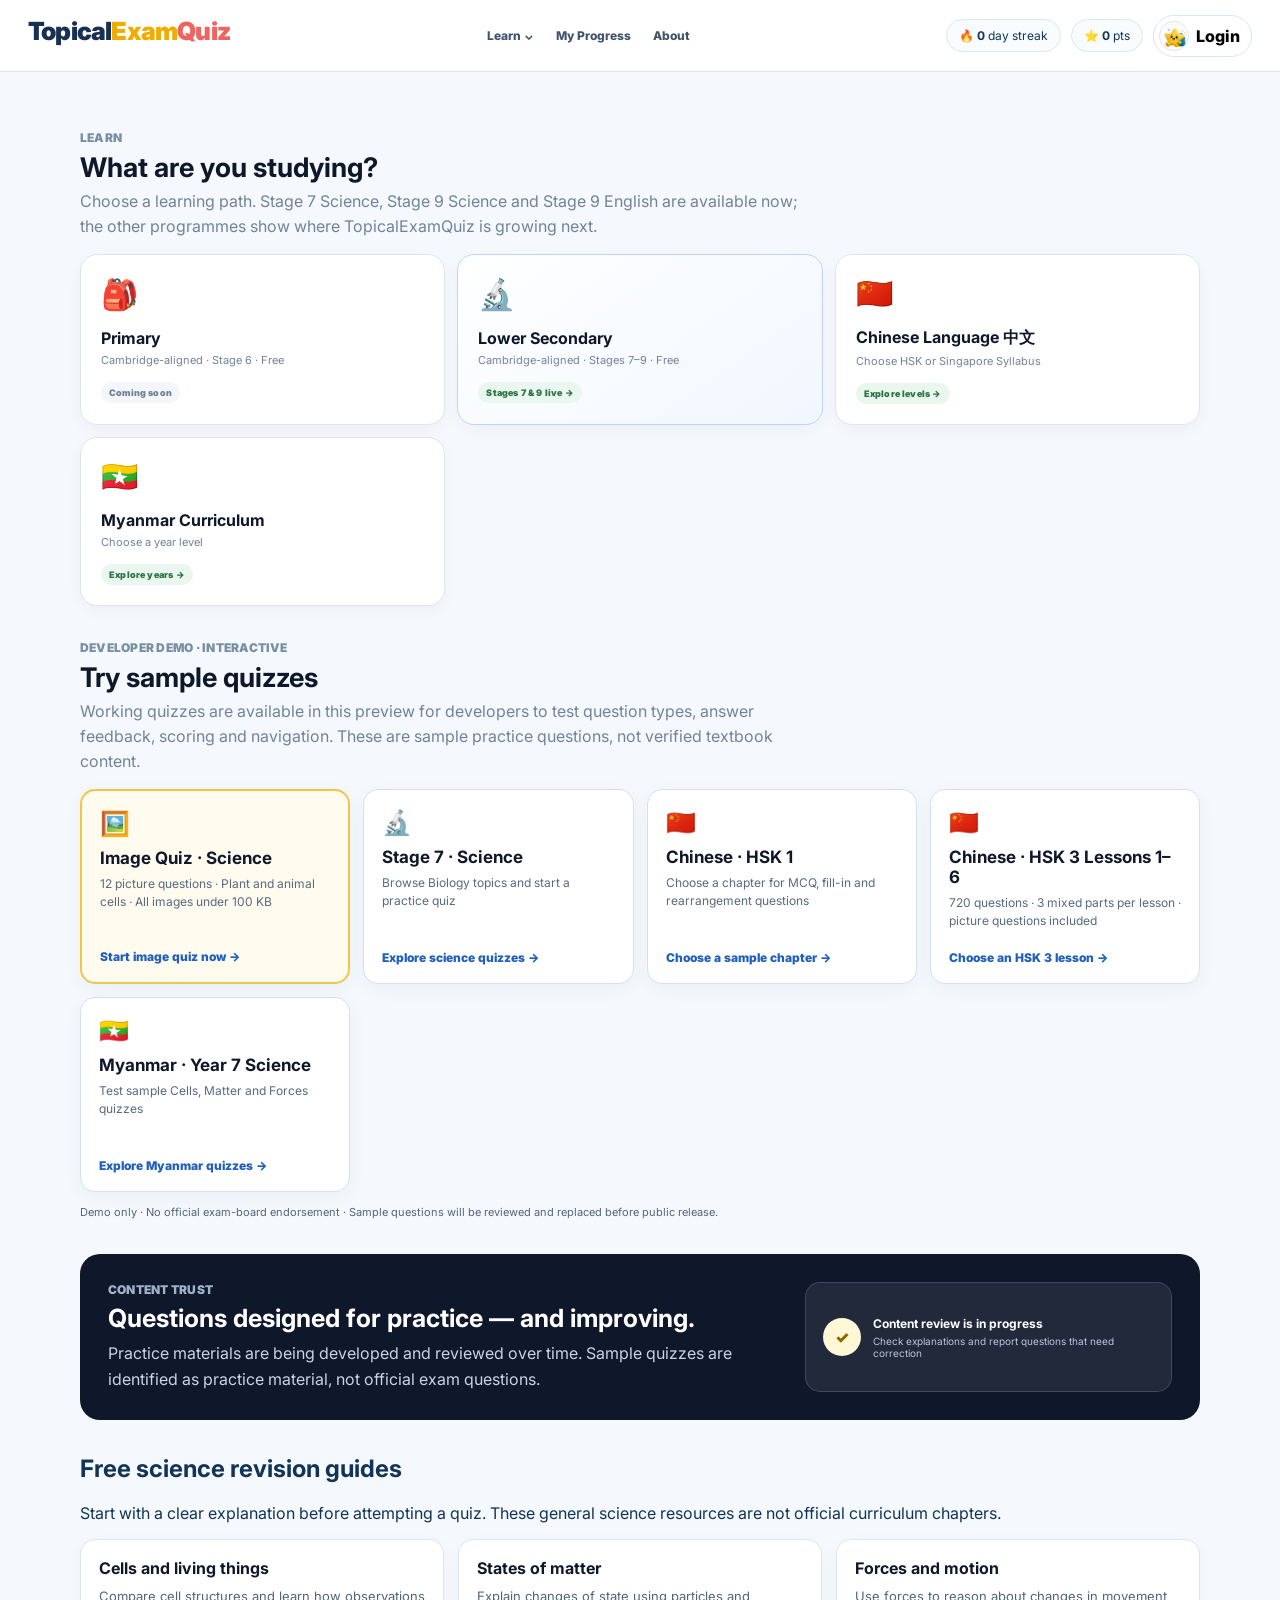
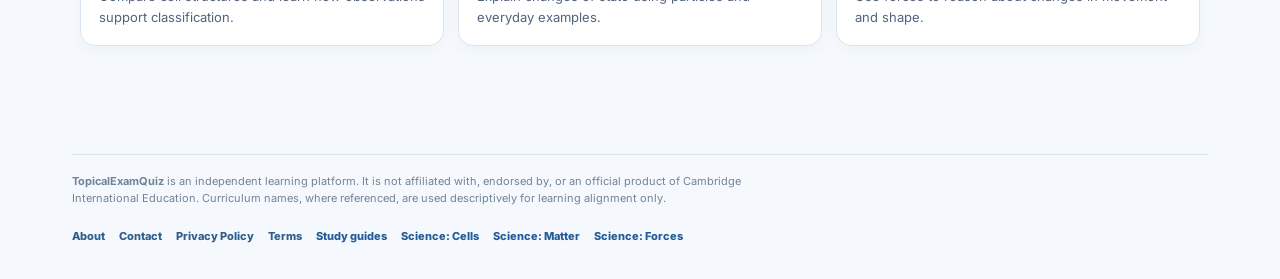
==== commit cff7c596: "19 Nov" ====
--- a/index.html
+++ b/index.html
@@ -842,6 +842,7 @@
 .continue-learning-button{flex:0 0 auto;background:#2d6ef0!important;color:#fff!important;padding:13px 19px!important;border-color:#2d6ef0!important;font-size:14px}
 @media(max-width:620px){.continue-learning-card{flex-direction:column;align-items:stretch;padding:17px}.continue-learning-button{width:100%}.continue-learning-copy h2{font-size:19px}}
 </style>
+<link rel="stylesheet" href="question-reports.css"/>
 </head>
 <body>
 <header class="top platform-top">
@@ -853,7 +854,6 @@
 <div class="learn-group"><strong>CAMBRIDGE-ALIGNED</strong>
 <button onclick="openProgrammeFromMenu('stage6')" type="button"><span>Primary</span><small>Stage 6 · Coming soon</small></button>
 <button onclick="openProgrammeFromMenu('lowerSecondary')" type="button"><span>Lower Secondary</span><small>Stages 7–9</small></button>
-<button onclick="openProgrammeFromMenu('igcse')" type="button"><span>IGCSE</span><small>Explore subjects · Coming later</small></button>
 </div>
 <div class="learn-group"><strong>CHINESE LANGUAGE</strong>
 <button onclick="openChinesePaths();closeLearnMenu()" type="button"><span>Chinese Language 中文</span><small>HSK · Singapore Syllabus</small></button>
@@ -885,11 +885,10 @@
  <button type="button" class="btn primary continue-learning-button" onclick="continueLearning()">Continue Learning →</button>
 </section>
 <section class="platform-section">
-<div class="platform-section-heading"><div><div class="eyebrow">LEARN</div><h2>What are you studying?</h2><p>Choose a learning path. Stage 7 and Stage 9 Science are available now; the other programmes show where TopicalExamQuiz is growing next.</p></div></div>
+<div class="platform-section-heading"><div><div class="eyebrow">LEARN</div><h2>What are you studying?</h2><p>Choose a learning path. Stage 7 Science, Stage 9 Science and Stage 9 English are available now; the other programmes show where TopicalExamQuiz is growing next.</p></div></div>
 <div class="programme-card-grid">
 <button class="programme-card" onclick="openCambridgeSubjects('Stage 6','Primary')" type="button"><span class="programme-icon">🎒</span><strong>Primary</strong><small>Cambridge-aligned · Stage 6 · Free</small><span class="programme-status soon">Coming soon</span></button>
 <button class="programme-card available" onclick="openProgrammeChooser()" type="button"><span class="programme-icon">🔬</span><strong>Lower Secondary</strong><small>Cambridge-aligned · Stages 7–9 · Free</small><span class="programme-status live">Stages 7 &amp; 9 live →</span></button>
-<button class="programme-card" onclick="openCambridgeSubjects('IGCSE','IGCSE')" type="button"><span class="programme-icon">🎓</span><strong>IGCSE</strong><small>Exam preparation by subject · Free</small><span class="programme-status soon">Coming later</span></button>
 <button class="programme-card" onclick="openChinesePaths()" type="button"><span class="programme-icon">🇨🇳</span><strong>Chinese Language 中文</strong><small>Choose HSK or Singapore Syllabus</small><span class="programme-status live">Explore levels →</span></button>
 <button class="programme-card" onclick="openMyanmarYears()" type="button"><span class="programme-icon">🇲🇲</span><strong>Myanmar Curriculum</strong><small>Choose a year level</small><span class="programme-status live">Explore years →</span></button>
 </div>
@@ -955,7 +954,7 @@
 <div class="level-intro">
 <div class="eyebrow">CAMBRIDGE-ALIGNED · SCHOOL LEARNING</div>
 <h1>Choose your programme</h1>
-<p>Use stage names so learners can clearly identify the intended curriculum level. Stage 7 and Stage 9 Science are available now.</p>
+<p>Use stage names so learners can clearly identify the intended curriculum level. Stage 7 Science, Stage 9 Science and Stage 9 English are available now.</p>
 </div>
 <div class="level-group">
 <div class="level-group-head"><h2>Primary</h2><span>Stage 6</span></div>
@@ -968,10 +967,6 @@
 <button class="level-card coming" onclick="openCambridgeSubjects('Stage 8','Lower Secondary')" type="button"><strong>Stage 8</strong><small>Choose subjects →</small></button>
 <button class="level-card live-level" onclick="openCambridgeSubjects('Stage 9','Lower Secondary')" type="button"><strong>Stage 9</strong><small>Choose subjects →</small></button>
 </div>
-</div>
-<div class="level-group">
-<div class="level-group-head"><h2>IGCSE</h2><span>By subject · Coming later</span></div>
-<div class="level-grid cols-2"><button class="level-card coming" onclick="openCambridgeSubjects('IGCSE','IGCSE')" type="button"><strong>Explore IGCSE</strong><small>Choose a subject →</small></button></div>
 </div>
 </div>
 </section>
@@ -1107,7 +1102,7 @@
 <button class="back back-left" id="quizBackBtn" onclick="backFromQuiz()" type="button">← Back to topics</button>
 <div class="quiz-card">
 <div class="quiz-head"><div><strong id="quizTitle">Topic quiz</strong><div class="crumb" id="quizCrumb"></div><span class="q-skill-badge" id="qSkillBadge">Knowledge</span></div><strong id="mastery">Mastery 40</strong></div>
-<div class="quiz-body"><div class="qmeta" id="questionNo">QUESTION 1 OF 5</div><div class="quiz-session-progress"><span id="quizSessionProgressBar" style="width:0%"></span></div><div aria-live="polite" class="question-media" id="questionMedia"></div><div class="question" id="questionText"></div><div class="answers" id="answers"></div><div class="feedback" id="feedback"></div><div class="quiz-actions"><button class="btn primary" onclick="nextQuestion()">Next question</button></div></div>
+<div class="quiz-body"><div class="qmeta" id="questionNo">QUESTION 1 OF 5</div><div class="quiz-session-progress"><span id="quizSessionProgressBar" style="width:0%"></span></div><div aria-live="polite" class="question-media" id="questionMedia"></div><div class="question" id="questionText"></div><div class="answers" id="answers"></div><div class="feedback" id="feedback"></div><div class="quiz-tools"><button type="button" class="report-question-btn" id="reportQuestionButton">⚑ Report this question</button></div><div class="quiz-actions"><button class="btn primary" onclick="nextQuestion()">Next question</button></div></div>
 </div>
 <div class="note">
 
@@ -1195,7 +1190,7 @@
 <h1>One place to practise. One clear path to improve.</h1>
 <p>TopicalExamQuiz is an independent learning platform built around a simple improvement loop: practise, identify weak topics, correct mistakes and see progress over time.</p>
 <h2>Learning paths</h2>
-<p>Stage 7 Science is the first live school programme. TopicalExamQuiz is structured to expand into Primary Stage 6, Lower Secondary Stages 8–9, IGCSE and Myanmar Curriculum over time. Cambridge-aligned practice is planned to remain free, while Myanmar Curriculum will use a separate paid plan for each year level.</p>
+<p>Stage 7 Science is the first live school programme. TopicalExamQuiz is structured to expand into Primary Stage 6, Lower Secondary Stages 8–9 and Myanmar Curriculum over time. Cambridge-aligned practice is planned to remain free, while Myanmar Curriculum will use a separate paid plan for each year level.</p>
 <h2>What makes TopicalExamQuiz different</h2>
 <ul><li>Topic-based original exam-style practice.</li><li>A Mistake Book that turns wrong answers into recovery practice.</li><li>Skill Map and TopicalExamQuiz Readiness indicators based on real activity.</li><li>Study reports that make progress visible.</li><li>An expert review process designed for high-quality, carefully maintained content.</li></ul>
 <div class="info-highlight"><strong>Independent platform:</strong> TopicalExamQuiz is not affiliated with, endorsed by, or an official product of Cambridge International Education. Curriculum references are used descriptively to explain learning alignment.</div>
@@ -1212,7 +1207,7 @@
 <p>TopicalExamQuiz provides practice quizzes, progress tools and study features for students. This Privacy Policy explains how information is handled when you use the Service.</p>
 <h2>Information we use</h2>
 <p>TopicalExamQuiz may use information such as a student display name, learning level, quiz answers, scores, streaks, Mistake Book activity and study reports to provide and improve the learning experience. In the current version, learning progress is stored in the browser's local storage.</p>
-<h2>Advertising and analytics</h2>
+<h2>Question reports</h2><p>When you send a question report, the site stores the quiz question, its answer key, your reason and any optional note so staff can review the issue. Please leave out names, email addresses and other personal details.</p><h2>Advertising and analytics</h2>
 <p>No Google AdSense ad code has been enabled in this pre-launch HTML. If advertising is added later, this policy and consent controls must be updated before serving ads. External providers such as Google Fonts may receive technical requests when their resources load.</p>
 <h2>Children and student information</h2>
 <p>This site includes study material for younger learners. It does not currently offer age verification, verified parental consent, or a production-grade account system. We will assess legal requirements and configure any future advertising appropriately before monetizing child-directed pages.</p>
@@ -1301,12 +1296,13 @@
 <div class="modal-actions"><button class="btn" onclick="closeAnyModal()" type="button">Cancel</button><button class="btn primary" onclick="createDemoTeacherAccount()" type="button">Sign up as teacher</button></div>
 <div class="auth-switch">Already have an account? <button class="auth-text-link" onclick="openTeacherLogin()" type="button">Log in</button></div></div></div>
 <div aria-labelledby="forgotPasswordHeading" aria-modal="true" class="modal" id="forgotPasswordModal" role="dialog"><div class="modal-card auth-card"><button aria-label="Close password help" class="modal-x" onclick="closeAnyModal()" type="button">×</button><h2 id="forgotPasswordHeading">Forgot password?</h2><p class="muted">Password recovery for <strong id="forgotRoleName">student</strong> accounts.</p><div class="field"><label for="forgotEmail">Email address</label><input autocomplete="email" id="forgotEmail" placeholder="Enter your account email" type="email"/></div><div class="auth-demo-notice" style="line-height:1.6">This is a demo website. Passwords are not stored, and password reset emails cannot be sent yet. Real password recovery will require a secure authentication service.</div><p aria-live="polite" class="auth-error" id="forgotMessage" role="status"></p><div class="modal-actions"><button class="btn" onclick="backToForgotLogin()" type="button">Back to login</button><button class="btn primary" onclick="showForgotOptions()" type="button">Continue</button></div><div class="auth-switch">Want a new demo profile? <button class="auth-text-link" onclick="openForgotSignup()" type="button">Sign up</button></div></div></div>
-<div class="modal" id="createClassModal"><div class="modal-card"><button aria-label="Close create class" class="modal-x" onclick="closeAnyModal()">×</button><h2>Create Class</h2><p class="muted">Keep it simple. TopicalExamQuiz will generate the join code.</p><div class="field"><label>Class name</label><input id="newClassName" placeholder="e.g. Class 7A"/></div><div class="field"><label>Stage</label><select id="newClassStage"><option>Stage 7</option><option>Stage 8</option><option>Stage 9</option><option>Stage 6</option><option>IGCSE</option></select></div><div class="field"><label>Subject</label><input id="newClassSubject" placeholder="Science" value="Science"/></div><div class="modal-actions"><button class="btn" onclick="closeAnyModal()">Cancel</button><button class="btn primary" onclick="createTeacherClass()">Create class</button></div></div></div>
+<div class="modal" id="createClassModal"><div class="modal-card"><button aria-label="Close create class" class="modal-x" onclick="closeAnyModal()">×</button><h2>Create Class</h2><p class="muted">Keep it simple. TopicalExamQuiz will generate the join code.</p><div class="field"><label>Class name</label><input id="newClassName" placeholder="e.g. Class 7A"/></div><div class="field"><label>Stage</label><select id="newClassStage"><option>Stage 7</option><option>Stage 8</option><option>Stage 9</option><option>Stage 6</option></select></div><div class="field"><label>Subject</label><input id="newClassSubject" placeholder="Science" value="Science"/></div><div class="modal-actions"><button class="btn" onclick="closeAnyModal()">Cancel</button><button class="btn primary" onclick="createTeacherClass()">Create class</button></div></div></div>
 <div class="modal" id="addStudentModal"><div class="modal-card"><button aria-label="Close add student" class="modal-x" onclick="closeAnyModal()">×</button><h2>Add Student</h2><p class="muted">Add an existing TopicalExamQuiz student using their permanent Student ID.</p><div class="field"><label>TopicalExamQuiz Student ID</label><input id="addStudentId" placeholder="TEQ-104582"/></div><div class="field"><label>Student name</label><input id="addStudentName" placeholder="Student name"/></div><div class="modal-actions"><button class="btn" onclick="closeAnyModal()">Cancel</button><button class="btn primary" onclick="addTeacherStudent()">Add student</button></div></div></div>
 <script src="hsk3-lesson1-questions.js"></script>
 <script src="hsk3-lessons2-6-questions.js"></script>
-<script src="stage7-science-chapter2-questions.js"></script>
+<script src="stage7-science-questions.js"></script>
 <script src="stage9-science-unit1-questions.js"></script>
+<script src="stage9-english-unit1-questions.js"></script>
 <script>
 function closeAnyModal(){
   document.querySelectorAll('.modal.show').forEach(function(modal){
@@ -1336,8 +1332,7 @@
   stage6:{curriculum:'Cambridge-aligned',programme:'Primary',stage:'Stage 6',status:'coming-soon'},
   stage7:{curriculum:'Cambridge-aligned',programme:'Lower Secondary',stage:'Stage 7',subject:'Science',status:'available'},
   stage8:{curriculum:'Cambridge-aligned',programme:'Lower Secondary',stage:'Stage 8',status:'coming-soon'},
-  stage9:{curriculum:'Cambridge-aligned',programme:'Lower Secondary',stage:'Stage 9',subject:'Science',status:'available'},
-  igcse:{curriculum:'Cambridge-aligned',programme:'IGCSE',status:'coming-later'},
+  stage9:{curriculum:'Cambridge-aligned',programme:'Lower Secondary',stage:'Stage 9',status:'available'},
   myanmar:{curriculum:'Myanmar Curriculum',programme:'School Learning',billing:'per-year-level',status:'coming-soon'}
 };
 let currentProgrammeKey='stage7';
@@ -1347,7 +1342,6 @@
   closeLearnMenu();
   if(key==='lowerSecondary'){openProgrammeChooser();return}
   if(key==='stage6'){openCambridgeSubjects('Stage 6','Primary');return}
-  if(key==='igcse'){openCambridgeSubjects('IGCSE','IGCSE');return}
 }
 
 
@@ -1452,7 +1446,6 @@
   'Stage 7':['Science','Mathematics','English'],
   'Stage 8':['Science','Mathematics','English'],
   'Stage 9':['Science','Mathematics','English'],
-  'IGCSE':['Biology','Chemistry','Physics','Mathematics','English']
 };
 function openMyanmarYears(){
   closeLearnMenu();
@@ -1489,10 +1482,11 @@
   const back=document.getElementById('subjectChooserBack');
   if(title)title.textContent=`${level} — Choose a subject`;
   if(eyebrow)eyebrow.textContent='CAMBRIDGE-ALIGNED · FREE';
-  if(desc)desc.textContent=['Stage 7','Stage 9'].includes(level)?'Science is available now. Other subjects are being prepared.':'Choose a subject to see its availability.';
+  const liveSubjects=level==='Stage 9'?['Science','English']:level==='Stage 7'?['Science']:[];
+  if(desc)desc.textContent=liveSubjects.length?'Available now: '+liveSubjects.join(' and ')+'.':'Choose a subject to see its availability.';
   if(price)price.style.display='none';
   if(back){back.textContent='← Back to programmes';back.setAttribute('onclick',"openProgrammeChooser()")}
-  renderProgrammeSubjects(subjects,{programme,level,liveSubject:(['Stage 7','Stage 9'].includes(level)?'Science':null)});
+  renderProgrammeSubjects(subjects,{programme,level,liveSubjects});
 }
 function renderProgrammeSubjects(subjects,options){
   const grid=document.getElementById('programmeSubjectGrid');
@@ -1501,8 +1495,8 @@
     if(options.mode==='myanmar'){
       return `<button type="button" class="subject-choice-card myanmar-open" onclick="openMyanmarSubjectMockup('${options.level}','${subject}')"><strong>${subject}</strong><small>Sample quizzes + upcoming premium topics</small><span class="status">OPEN MOCKUP</span></button>`;
     }
-    const live=options.liveSubject===subject;
-    const action=live?(options.level==='Stage 9'?'openStage9Science()':'startSelectedStage7Science()'):`showSubjectComingSoon('${options.programme}','${options.level}','${subject}')`;
+    const live=options.liveSubjects?.includes(subject);
+    const action=live?(options.level==='Stage 9'?`openStage9Subject('${subject}')`:'startSelectedStage7Science()'):`showSubjectComingSoon('${options.programme}','${options.level}','${subject}')`;
     return `<button type="button" class="subject-choice-card ${live?'live':''}" onclick="${action}"><strong>${subject}</strong><small>${live?'Question bank available now':'Question bank coming soon'}</small><span class="status">${live?'AVAILABLE NOW':'COMING SOON'}</span></button>`;
   }).join('');
   showView('programmeSubjectView');
@@ -1553,10 +1547,8 @@
 };
 const categories={Mathematics:[['➕','Number','Fractions, percentages, ratio and more'],['𝑥','Algebra','Expressions, equations, sequences and graphs']],Science:[['🌿','Biology','Plants, cells, human systems and environment'],['⚗️','Physics & Chemistry','Forces, energy, matter and reactions']],English:[['📖','Reading','Comprehension, inference and vocabulary'],['✍️','Writing','Grammar, structure and composition']]};
 const stage7ScienceCategories=[["🌿","Biology","Cells, organisms, microorganisms and ecology"],["⚗️","Chemistry","Materials, particles, elements, mixtures and reactions"],["⚡","Physics","Forces, energy, Earth physics, sound and electricity"]];
-const stage7ScienceCurriculum={"Biology":[{"unit":"Chapter 1","title":"Cells","items":[["1.1","Plant Cells","1 Cells|1.1 plant cells"],["1.2","Animal Cells","1 Cells|1.2 animal cells"],["1.3","Specialised Cells","1 Cells|1.3 specialised cells"],["1.4","Cells, Tissues and Organs","1 Cells|1.4 cells, tissues and organs"]]},{"unit":"Chapter 4","title":"Grouping and identifying organisms","items":[["4.1","Characteristics of Living Organisms","4 Grouping and identifying org|4.1 characteristics of living organisms"],["4.2","Viruses","4 Grouping and identifying org|4.2 viruses"],["4.3","What Is a Species?","4 Grouping and identifying org|4.3 what is a species?"],["4.4","Using Keys","4 Grouping and identifying org|4.4 using keys"],["4.5","Constructing Keys","4 Grouping and identifying org|4.5 constructing keys"]]},{"unit":"Chapter 7","title":"Microorganisms in the Environment","items":[["7.1","Microorganisms","7 Microorganisms in the Environ|7.1 microorganisms"],["7.2","Food Chains and Webs","7 Microorganisms in the Environ|7.2 food chains and webs"],["7.3","Microorganisms and Decay","7 Microorganisms in the Environ|7.3 microorganisms and decay"],["7.4","Microorganisms in Food Webs","7 Microorganisms in the Environ|7.4 microorganisms in food webs"]]}],"Chemistry":[{"unit":"Chapter 2","title":"Materials and their structure","items":[["2.1","Solids, Liquids and Gases","2 Materials and their structur|2.1 solids, liquids and gases"],["2.2","Changes of State","2 Materials and their structur|2.2 changes of state"],["2.3","Explaining Changes of State","2 Materials and their structur|2.3 explaining changes of state"],["2.4","The Water Cycle","2 Materials and their structur|2.4 the water cycle"],["2.5","Atoms, Elements and the Periodic Table","2 Materials and their structur|2.5 atoms, elements and the periodic table"],["2.6","Compounds and Formulae","2 Materials and their structur|2.6 compounds and formulae"],["2.7","Compounds and Mixtures","2 Materials and their structur|2.7 compounds and mixtures"]]},{"unit":"Chapter 5","title":"Properties of materials","items":[["5.1","Properties of materials","5 Properties of materials|5.1 properties of materials"],["5.2","Metals and non-metals","5 Properties of materials|5.2 metals and non-metals"],["5.3","Material mixtures","5 Properties of materials|5.3 material mixtures"],["5.4","Using properties to separate mixtures","5 Properties of materials|5.4 using properties to separate mixtures"],["5.5","Acids and alkalis","5 Properties of materials|5.5 acids and alkalis"],["5.6","Indicators and the pH scale","5 Properties of materials|5.6 indicators and the ph scale"],["5.1","Metals and non-metals","5 Properties of materials|5.1 metals and non-metals"],["5.2","Comparing metals and non-metals","5 Properties of materials|5.2 comparing metals and non-metals"],["5.3","Metal mixtures","5 Properties of materials|5.3 metal mixtures"],["5.4","Using the properties of materials to separate mixtures","5 Properties of materials|5.4 using the properties of materials to separate mixtures"]]},{"unit":"Chapter 8","title":"Changes to Materials","items":[["8.1","Simple chemical reactions","8 Changes to Materials|8.1 simple chemical reactions"],["8.2","Neutralisation","8 Changes to Materials|8.2 neutralisation"],["8.3","Investigating acids and alkalis","8 Changes to Materials|8.3 investigating acids and alkalis"],["8.4","Detecting chemical reactions","8 Changes to Materials|8.4 detecting chemical reactions"]]}],"Physics":[{"unit":"Chapter 3","title":"Forces and energy","items":[["3.1","Gravity, weight and mass","3 Forces and energy|3.1 gravity, weight and mass"],["3.2","Formation of the Solar System","3 Forces and energy|3.2 formation of the solar system"],["3.3","Movement in space","3 Forces and energy|3.3 movement in space"],["3.4","Tides","3 Forces and energy|3.4 tides"],["3.5","Energy","3 Forces and energy|3.5 energy"],["3.6","Changes in energy","3 Forces and energy|3.6 changes in energy"],["3.7","Where does energy go?","3 Forces and energy|3.7 where does energy go?"]]},{"unit":"Chapter 6","title":"Earth Physics","items":[["6.1","Atoms and Elements","6 Earth Physics|6.1 atoms and elements"],["6.2","Organising Elements","6 Earth Physics|6.2 organising elements"],["6.3","Compounds and Mixtures","6 Earth Physics|6.3 compounds and mixtures"],["6.4","Changes in the Earth","6 Earth Physics|6.4 changes in the earth"],["6.5","Solar and Lunar Eclipses","6 Earth Physics|6.5 solar and lunar eclipses"],["6.1","Sound waves","6 Earth Physics|6.1 sound waves"],["6.2","Reflections of sound","6 Earth Physics|6.2 reflections of sound"],["6.3","Structure of the Earth","6 Earth Physics|6.3 structure of the earth"]]},{"unit":"Chapter 9","title":"Electricity","items":[["9.1","Flow of electricity","9 Electricity|9.1 flow of electricity"],["9.2","Electrical circuits","9 Electricity|9.2 electrical circuits"],["9.3","Measuring the flow of current","9 Electricity|9.3 measuring the flow of current"],["9.4","Conductors and insulators","9 Electricity|9.4 conductors and insulators"],["9.5","Adding or removing components","9 Electricity|9.5 adding or removing components"]]}]};
-const stage7ScienceQuestions={"1 Cells|1.1 plant cells":[{"q":"Which structure controls the activities of a plant cell?","a":["Nucleus","Cell wall","Vacuole","Chloroplast"],"c":0,"e":"The nucleus contains genetic material and controls the activities of the cell."},{"q":"Which structure is found in plant cells but not in typical animal cells?","a":["Cell wall","Cell membrane","Cytoplasm","Nucleus"],"c":0,"e":"Plant cells have a rigid cell wall outside the cell membrane. Typical animal cells do not have a cell wall."},{"q":"What is the main function of chloroplasts in plant cells?","a":["To carry out photosynthesis","To control cell activities","To control substances entering the cell","To contain genetic material"],"c":0,"e":"Chloroplasts contain chlorophyll and are the main site of photosynthesis in plant cells."},{"q":"What substance inside chloroplasts absorbs light for photosynthesis?","a":["Chlorophyll","Cellulose","Cell sap","Cytoplasm"],"c":0,"e":"Chlorophyll is the green pigment that absorbs light energy for photosynthesis."},{"q":"Which part of a plant cell controls what enters and leaves the cell?","a":["Cell membrane","Cell wall","Nucleus","Chloroplast"],"c":0,"e":"The cell membrane controls the movement of substances into and out of the cell."},{"q":"What is the main role of the plant cell wall?","a":["To provide support and strength","To absorb light energy","To contain genetic material","To carry out photosynthesis"],"c":0,"e":"The cell wall is rigid and helps support, protect and maintain the shape of the plant cell."},{"q":"What is usually stored in the large permanent vacuole of a plant cell?","a":["Cell sap","Chlorophyll","Genetic material","Cellulose"],"c":0,"e":"The large permanent vacuole contains cell sap, which is made of water and dissolved substances."},{"q":"Which part of the plant cell is where many chemical reactions take place?","a":["Cytoplasm","Cell wall","Vacuole","Cell membrane"],"c":0,"e":"Cytoplasm is the jelly-like material where many chemical reactions in the cell take place."},{"q":"Why do many leaf cells contain numerous chloroplasts?","a":["To help them absorb light for photosynthesis","To make the cell wall thicker","To control substances entering the cell","To store more cell sap"],"c":0,"e":"Leaf cells often contain many chloroplasts so they can absorb more light for photosynthesis."},{"q":"Which list contains only structures normally found in a plant cell?","a":["Nucleus, cytoplasm, cell membrane, cell wall","Nucleus, bone, cell membrane, chloroplast","Cell wall, blood, vacuole, cytoplasm","Chloroplast, muscle, nucleus, cell wall"],"c":0,"e":"All four structures in option A are normally found in plant cells."},{"type":"fill","q":"The basic unit of a living organism is called a ________.","answer":"cell","e":"A cell is the basic unit of living organisms."},{"type":"fill","q":"The part of a plant cell that controls the activities of the cell is the ________.","answer":"nucleus","e":"The nucleus contains genetic material and controls many cell activities."},{"type":"fill","q":"The jelly-like substance where many chemical reactions take place is the ________.","answer":"cytoplasm","e":"Many chemical reactions occur in the cytoplasm."},{"type":"fill","q":"The thin layer surrounding the cell that controls what enters and leaves is the ________.","answer":"cell membrane","e":"The cell membrane controls substances entering and leaving the cell."},{"type":"fill","q":"The rigid outer layer found in plant cells is the ________.","answer":"cell wall","e":"The cell wall supports and strengthens a plant cell."},{"type":"fill","q":"The green structures in plant cells that absorb light for photosynthesis are called ________.","answer":"chloroplasts","e":"Chloroplasts absorb light energy for photosynthesis."},{"type":"fill","q":"The large fluid-filled space in a plant cell is the ________.","answer":"vacuole / Sap vacuole","e":"The vacuole contains cell sap and helps support the cell."},{"type":"fill","q":"The green pigment found in chloroplasts is called ________.","answer":"chlorophyll","e":"Chlorophyll absorbs light energy for photosynthesis."},{"type":"fill","q":"Plant cell walls are made mainly from a substance called ________.","answer":"cellulose","e":"Cellulose makes the plant cell wall strong."},{"type":"fill","q":"A typical plant cell has a cell wall, cell membrane, cytoplasm, nucleus, chloroplasts and a large ________.","answer":"vacuole","e":"A large permanent vacuole is a characteristic feature of many plant cells."},{"type":"fill","q":"The cell wall gives a plant cell strength and ________.","answer":"support","e":"The cell wall helps support the shape of the plant cell."},{"type":"fill","q":"The cell membrane is found just inside the plant cell ________.","answer":"wall","e":"The cell membrane lies just inside the cell wall."},{"type":"fill","q":"The organelle that contains chlorophyll is the ________.","answer":"chloroplast","e":"Chlorophyll is found inside chloroplasts."},{"type":"fill","q":"Plant cells can make their own food by a process called ________.","answer":"photosynthesis","e":"Photosynthesis uses light energy to make food."},{"type":"fill","q":"The cell wall of a plant cell is ________ than the cell membrane.","answer":"stronger","e":"The cell wall provides rigid support outside the cell membrane."},{"type":"fill","q":"The nucleus is surrounded by the cell ________.","answer":"cytoplasm","e":"The nucleus is located within the cytoplasm."},{"type":"fill","q":"Chloroplasts are mainly found in plant cells that are exposed to ________.","answer":"light","e":"Cells exposed to light need chloroplasts for photosynthesis."},{"type":"fill","q":"A plant cell has structures that help it carry out its specific ________.","answer":"functions","e":"Cell structures are adapted to perform particular functions."},{"type":"fill","q":"A microscope image shows rectangular cells with a thick outer boundary and green structures. The thick outer boundary is the cell ________.","answer":"wall","e":"Plant cells have a cellulose cell wall outside the cell membrane. It helps the cell keep its shape."},{"type":"fill","q":"A plant cell has a cell wall and a thinner boundary just inside it. The thinner boundary that controls what enters and leaves the cell is the cell ________.","answer":"membrane","e":"The cell membrane controls substances moving into and out of the cell."},{"type":"fill","q":"A learner observes a clear, jelly-like material filling much of a plant cell. This material is the ________.","answer":"cytoplasm","e":"Cytoplasm is the clear, jelly-like material in which many cell reactions occur."},{"type":"fill","q":"In a plant cell model, the part representing the structure that controls cell activities should be labelled the ________.","answer":"nucleus","e":"The nucleus controls the activities of the cell."},{"type":"fill","q":"A leaf cell contains many green structures that absorb light for photosynthesis. These structures are ________.","answer":"chloroplasts","e":"Chloroplasts contain chlorophyll and are the structures where photosynthesis occurs."},{"type":"fill","q":"A plant cell has a large fluid-filled space containing cell sap. This structure is the sap ________.","answer":"vacuole","e":"The sap vacuole contains cell sap, made of water with substances dissolved in it."},{"type":"fill","q":"A learner makes a plant-cell model using a rigid box for the cell wall. One strength of this choice is that it represents the wall's role in helping the cell keep its ________.","answer":"shape","e":"The cell wall is strong and stiff, so a rigid material represents its supporting role."},{"type":"fill","q":"An onion epidermis is placed on a microscope slide. To make individual cells easier to observe, the specimen should be spread out as ________ as possible.","answer":"flat","e":"The Learner's Book instructs learners to spread the onion layer as flat as possible before adding the cover slip."},{"type":"fill","q":"When focusing a microscope on onion cells, the objective lens should first be positioned ________ to the slide before looking through the eyepiece and moving it away.","answer":"close","e":"The procedure places the objective lens close to the slide, then moves it away while focusing."},{"type":"fill","q":"A learner sees onion cells clearly but no green chloroplasts. This does not mean the cells are animal cells because onion epidermal cells are still ________ cells.","answer":"plant","e":"Not every plant cell contains visible chloroplasts; the onion sample is plant tissue."},{"q":"Which cell structure is found only in plant cells?","a":["Permanent vacuole","Nucleus","Mitochondrion","Cell membrane"],"c":0,"e":""},{"q":"Which of the following structures is present in both animal and plant cells?","a":["Cytoplasm","Large permanent vacuole","Cell wall","Chloroplast"],"c":2,"e":""},{"q":"A student observes a cell under a microscope and identifies a nucleus, cytoplasm, and cell membrane, but no chloroplasts or cell wall. What type of cell is this?","a":["Animal cell only","Plant cell only","Bacterial cell only","Either a plant or animal cell"],"c":0,"e":""},{"q":"Which function can this cell carry out because it contains chloroplasts?","a":["Make glucose by photosynthesis","Absorb water and mineral ions from the soil","Carry electrical impulses around the body","Move mucus and trapped particles"],"c":0,"e":"","image":"quiz-images/1_1_PlantCell.webp","imageAlt":"Question image for Plant Cells","photoQuiz":true},{"q":"Which statement best describes the function of this type of cell?","a":["It carries out the life processes needed in animal tissues","It absorbs water from the soil using a long extension","It carries out photosynthesis using chloroplasts","It moves mucus using tiny hair-like structures"],"c":0,"e":"","image":"quiz-images/1_2_AnimalCell.webp","imageAlt":"Question image for Plant Cells","photoQuiz":true},{"q":"What is the main function of this specialised cell?","a":["To move mucus and trapped particles along the airways","To transmit electrical impulses","To absorb water and mineral ions from the soil","To make glucose using light energy"],"c":0,"e":"","image":"quiz-images/1_3_CiliatedCell.webp","imageAlt":"Question image for Plant Cells","photoQuiz":true},{"q":"What is the main function of this specialised cell?","a":["To carry electrical impulses from one part of the body to another","To move mucus out of the respiratory system","To absorb mineral ions from the soil","To carry out photosynthesis"],"c":0,"e":"","image":"quiz-images/1_3_Neurones.webp","imageAlt":"Question image for Plant Cells","photoQuiz":true},{"q":"What is the main function of this specialised cell?","a":["To absorb water and mineral ions from the soil","To carry electrical impulses","To move substances along the airways","To produce glucose by photosynthesis"],"c":0,"e":"","image":"quiz-images/1_3_RootHairCell.webp","imageAlt":"Question image for Plant Cells","photoQuiz":true},{"type":"fill","q":"Write down the name of structure X.","answer":"Cell Wall","e":"","image":"quiz-images/1_1_PlantCell_CellWall.webp","imageAlt":"Question image for Plant Cells","photoQuiz":true},{"type":"fill","q":"Write down the name of structure X.","answer":"Cell membrane","e":"","image":"quiz-images/1_1_PlantCell_Cellmembrane.webp","imageAlt":"Question image for Plant Cells","photoQuiz":true},{"type":"fill","q":"Write down the name of structure X.","answer":"Choloplast","e":"","image":"quiz-images/1_1_PlantCell_Choloplast.webp","imageAlt":"Question image for Plant Cells","photoQuiz":true},{"type":"fill","q":"Write down the name of structure X.","answer":"Cytoplasm","e":"","image":"quiz-images/1_1_PlantCell_Cytoplasm.webp","imageAlt":"Question image for Plant Cells","photoQuiz":true},{"type":"fill","q":"Write down the name of structure X.","answer":"Mitochondrion","e":"","image":"quiz-images/1_1_PlantCell_Mitochondrion.webp","imageAlt":"Question image for Plant Cells","photoQuiz":true},{"type":"fill","q":"Write down the name of structure X.","answer":"Nucleus","e":"","image":"quiz-images/1_1_PlantCell_Nucleus.webp","imageAlt":"Question image for Plant Cells","photoQuiz":true},{"type":"fill","q":"Write down the name of structure X.","answer":"Sap Vacuole","e":"","image":"quiz-images/1_1_PlantCell_Vacuole.webp","imageAlt":"Question image for Plant Cells","photoQuiz":true},{"type":"fill","q":"Write down the name of structure X.","answer":"cell membrane","e":""},{"type":"fill","q":"Write down the name of structure X.","answer":"cytoplasm","e":""},{"type":"fill","q":"Write down the name of structure X.","answer":"mitochondrion","e":""},{"type":"fill","q":"Write down the name of structure X.","answer":"nucleus","e":""}],"1 Cells|1.2 animal cells":[{"q":"Which structure controls the activities of an animal cell?","a":["Nucleus","Cell membrane","Cytoplasm","Vacuole"],"c":0,"e":"The nucleus contains genetic material and controls the activities of the cell."},{"q":"Which part of an animal cell controls what enters and leaves the cell?","a":["Cell membrane","Nucleus","Cytoplasm","Cell wall"],"c":0,"e":"The cell membrane controls the movement of substances into and out of the cell."},{"q":"Where do many chemical reactions take place inside an animal cell?","a":["Cytoplasm","Nucleus","Cell membrane","Cell wall"],"c":0,"e":"The cytoplasm is the jelly-like material where many chemical reactions take place."},{"q":"Which structure is normally NOT found in an animal cell?","a":["Cell wall","Nucleus","Cell membrane","Cytoplasm"],"c":0,"e":"Animal cells do not have a cell wall. A cell wall is a feature of plant cells."},{"q":"Which set contains only structures normally found in an animal cell?","a":["Nucleus, cytoplasm, cell membrane","Cell wall, chloroplast, nucleus","Chloroplast, cytoplasm, vacuole","Cell wall, cell membrane, chloroplast"],"c":0,"e":"Animal cells normally contain a nucleus, cytoplasm and a cell membrane."},{"q":"What is the main function of the nucleus in an animal cell?","a":["To control cell activities","To strengthen the cell","To make food using light","To store cell sap"],"c":0,"e":"The nucleus controls the activities of the cell and contains genetic material."},{"q":"Why can animal cells have many different shapes?","a":["They do not have a rigid cell wall","They all contain chloroplasts","They have a large permanent vacuole","They are surrounded by cellulose"],"c":0,"e":"Without a rigid cell wall, animal cells can take on a wider variety of shapes."},{"q":"Which statement correctly compares animal cells with plant cells?","a":["Both have a cell membrane, cytoplasm and usually a nucleus","Animal cells have chloroplasts but plant cells do not","Animal cells have cell walls but plant cells do not","Only animal cells have cytoplasm"],"c":0,"e":"Both animal and plant cells share these basic structures."},{"q":"What is the cell membrane?","a":["A thin boundary surrounding the cell","A green structure that absorbs light","A rigid layer made of cellulose","A large sac filled with cell sap"],"c":0,"e":"The cell membrane is a thin boundary around the cell that regulates movement of substances."},{"q":"Which organelle contains most of the genetic material in a typical animal cell?","a":["Nucleus","Cytoplasm","Cell membrane","Cell wall"],"c":0,"e":"Most of the genetic material in a typical animal cell is contained in the nucleus."},{"type":"fill","q":"The control centre of an animal cell is the ________.","answer":"nucleus","e":"The nucleus contains genetic material and controls cell activities."},{"type":"fill","q":"The jelly-like material inside an animal cell is called the ________.","answer":"cytoplasm","e":"Many chemical reactions take place in the cytoplasm."},{"type":"fill","q":"The structure that controls what enters and leaves an animal cell is the cell ________.","answer":"membrane","e":"The cell membrane controls substances entering and leaving."},{"type":"fill","q":"Animal cells do not have a ________ surrounding the cell.","answer":"cell wall","e":"Animal cells have a cell membrane but no cell wall."},{"type":"fill","q":"Animal cells do not normally contain ________ because they do not photosynthesise.","answer":"chloroplasts","e":"Typical animal cells do not contain chloroplasts."},{"type":"fill","q":"Animal cells generally have a much smaller ________ or no permanent one compared with plant cells.","answer":"vacuole","e":"Animal cells do not have the large permanent vacuole found in plant cells."},{"type":"fill","q":"Animal cells are surrounded by a cell ________.","answer":"membrane","e":"The cell membrane forms the boundary of an animal cell."},{"type":"fill","q":"The nucleus controls many of the cell's ________.","answer":"activities","e":"The nucleus helps control cell activities."},{"type":"fill","q":"Animal cells cannot make their own food by ________.","answer":"photosynthesis","e":"Typical animal cells lack chloroplasts and cannot photosynthesise."},{"type":"fill","q":"A cell diagram contains a nucleus, cytoplasm, mitochondria and a cell membrane but no cell wall. The cell is most likely an ________ cell.","answer":"animal","e":"Animal cells have a cell membrane, cytoplasm, nucleus and mitochondria, but no cell wall."},{"type":"fill","q":"To change a model of a plant cell into a typical animal cell, the cell wall, chloroplasts and large sap ________ should be removed.","answer":"vacuole","e":"Typical animal cells do not have a cell wall, chloroplasts or the large sap vacuole shown in plant cells."},{"type":"fill","q":"A learner observes a cell with no chloroplasts and no cell wall. These two observations provide evidence that it may be an ________ cell.","answer":"animal","e":"Absence of a cell wall and chloroplasts helps distinguish a typical animal cell from a typical plant cell."},{"type":"fill","q":"The small structures in animal cells that release energy from nutrients are the ________.","answer":"mitochondria","e":"Mitochondria release energy from nutrients."},{"type":"fill","q":"In the cheek-cell practical, methylene blue is added because it stains the cells ________ and makes them easier to see.","answer":"blue","e":"The Learner's Book states that methylene blue stains the cells blue."},{"type":"fill","q":"Methylene blue also kills the cheek cells, so a stained cheek-cell preparation contains cells that are no longer ________.","answer":"living","e":"The book notes that methylene blue is a dye that kills the cells."},{"type":"fill","q":"A learner first uses the smallest objective lens to find cheek cells before changing to a larger lens. This makes it easier to locate the ________.","answer":"cells","e":"Starting with the smallest objective gives a wider view, helping the learner find the cells before using greater magnification."},{"type":"fill","q":"A learner draws an animal cell with a cell wall. The drawing should be corrected by replacing the cell wall with only a cell ________ around the outside.","answer":"membrane","e":"Animal cells have a cell membrane but no cell wall."},{"type":"fill","q":"Both plant and animal cells contain a nucleus, cytoplasm, cell membrane and ________.","answer":"mitochondria","e":"These four structures are shown in both the plant-cell and animal-cell diagrams."},{"type":"fill","q":"A cell contains chloroplasts and a cell wall. Even if its nucleus is not visible in the photograph, the best classification is still a ________ cell.","answer":"plant","e":"Cell walls and chloroplasts are characteristic plant-cell structures in this chapter."}],"1 Cells|1.3 specialised cells":[{"q":"What is a specialised cell?","a":["A cell adapted to carry out a particular function","A cell that has no nucleus","A cell found only in plants","A cell that cannot divide"],"c":0,"e":"A specialised cell has features that help it perform a specific job."},{"q":"Which feature helps a root hair cell absorb water and mineral ions efficiently?","a":["A long hair-like extension","A thick waxy coating","Many chloroplasts","A rigid round shape"],"c":0,"e":"The long extension increases the surface area available for absorption from the soil."},{"q":"What is the main function of a red blood cell?","a":["To carry oxygen","To digest food","To send electrical signals","To make glucose"],"c":0,"e":"Red blood cells transport oxygen around the body."},{"q":"Which feature helps a red blood cell carry oxygen efficiently?","a":["It contains haemoglobin","It has a cell wall","It contains chloroplasts","It has a large permanent vacuole"],"c":0,"e":"Haemoglobin binds with oxygen, allowing red blood cells to transport it around the body."},{"q":"What is the main function of a nerve cell?","a":["To transmit electrical impulses","To absorb water from soil","To carry oxygen","To contract and move bones"],"c":0,"e":"Nerve cells are specialised to carry electrical impulses from one part of the body to another."},{"q":"Which feature helps a nerve cell send signals over long distances?","a":["A long extension","A cell wall","A large vacuole","Many chloroplasts"],"c":0,"e":"A nerve cell has long extensions that allow electrical impulses to travel over long distances."},{"q":"What is the main function of a muscle cell?","a":["To contract and produce movement","To absorb light","To transport oxygen","To absorb water from soil"],"c":0,"e":"Muscle cells can contract, which helps produce movement."},{"q":"Which specialised cell is adapted to move using a tail?","a":["Sperm cell","Root hair cell","Red blood cell","Palisade cell"],"c":0,"e":"A sperm cell has a tail that helps it swim toward an egg cell."},{"q":"Why do palisade cells in leaves contain many chloroplasts?","a":["To absorb light for photosynthesis","To carry oxygen","To send nerve impulses","To absorb mineral ions from soil"],"c":0,"e":"Palisade cells contain many chloroplasts so they can absorb light efficiently for photosynthesis."},{"q":"Which pairing of specialised cell and function is correct?","a":["Root hair cell — absorbs water and mineral ions","Red blood cell — carries nerve impulses","Nerve cell — makes food by photosynthesis","Muscle cell — absorbs water from soil"],"c":0,"e":"Root hair cells are specialised for absorbing water and mineral ions from the soil."},{"type":"fill","q":"A cell that is adapted to carry out a particular function is called a ________ cell.","answer":"specialised","e":"Specialised cells have features adapted for particular functions."},{"type":"fill","q":"A red blood cell is specialised to carry ________ around the body.","answer":"oxygen","e":"Red blood cells carry oxygen around the body."},{"type":"fill","q":"The protein in red blood cells that carries oxygen is called ________.","answer":"haemoglobin","e":"Haemoglobin binds with oxygen."},{"type":"fill","q":"A sperm cell is specialised to carry the male genetic material to the ________.","answer":"egg","e":"A sperm cell is adapted to reach and fertilise an egg."},{"type":"fill","q":"The long tail of a sperm cell is called a ________.","answer":"flagellum","e":"The flagellum helps the sperm cell swim."},{"type":"fill","q":"A root hair cell is specialised to absorb water and ________ ions from the soil.","answer":"mineral","e":"Root hair cells absorb water and mineral ions."},{"type":"fill","q":"The long extension of a nerve cell helps it carry ________ impulses over a distance.","answer":"electrical","e":"Nerve cells transmit electrical impulses."},{"type":"fill","q":"A ciliated cell has tiny hair-like structures called ________.","answer":"cilia","e":"Cilia move substances such as mucus."},{"type":"fill","q":"A palisade cell contains many ________ to absorb light for photosynthesis.","answer":"chloroplasts","e":"Palisade cells contain many chloroplasts for photosynthesis."},{"type":"fill","q":"Specialised cells are adapted to their function by having particular ________.","answer":"features","e":"Their structures and features help them perform specific functions."},{"type":"fill","q":"A red blood cell has no ________ so there is more space for haemoglobin.","answer":"nucleus","e":"The lack of a nucleus provides more room for haemoglobin."},{"type":"fill","q":"The biconcave shape of a red blood cell gives it a large surface ________ for gas exchange.","answer":"area","e":"The shape provides a large surface area for oxygen exchange."},{"type":"fill","q":"A sperm cell contains many mitochondria to provide ________ for swimming.","answer":"energy","e":"Mitochondria release energy needed for movement."},{"type":"fill","q":"A root hair cell has a long extension that gives it a large surface ________.","answer":"area","e":"The large surface area helps it absorb water and mineral ions."},{"type":"fill","q":"A nerve cell is also called a ________ cell.","answer":"neurone","e":"Neurones transmit electrical impulses."},{"type":"fill","q":"Ciliated cells help move ________ along the airways.","answer":"mucus","e":"Cilia beat to move mucus and trapped particles."},{"type":"fill","q":"Palisade cells are found near the upper surface of a ________.","answer":"leaf","e":"Their position helps them absorb light efficiently."},{"type":"fill","q":"Muscle cells are specialised to ________ and relax.","answer":"contract","e":"Muscle cells contract to produce movement."},{"type":"fill","q":"The long shape of a nerve cell allows it to transmit impulses over a long ________.","answer":"distance","e":"Long nerve cells can carry impulses between different parts of the body."},{"type":"fill","q":"Specialised cells work together to form ________, organs and organ systems.","answer":"tissues","e":"Similar specialised cells can form tissues."},{"type":"fill","q":"A red blood cell contains a red pigment called ________, which carries oxygen around the body.","answer":"haemoglobin","e":"Haemoglobin in the cytoplasm of red blood cells carries oxygen."},{"type":"fill","q":"A red blood cell has no ________, leaving more space for haemoglobin.","answer":"nucleus","e":"The Learner's Book states that red blood cells have no nucleus, giving more room for haemoglobin."},{"type":"fill","q":"A cell has a very long axon and branched dendrites. These features identify it as a ________.","answer":"neurone","e":"Neurones have dendrites that collect electrical signals and a long axon that carries signals quickly."},{"type":"fill","q":"The long strand of cytoplasm that carries an electrical signal away from a neurone is the ________.","answer":"axon","e":"The axon is the long part of a neurone through which electrical signals can travel."},{"type":"fill","q":"The shorter branches of a neurone that collect electrical signals from other cells are called ________.","answer":"dendrites","e":"Dendrites collect electrical signals from other neurones or cells."},{"type":"fill","q":"Cells lining tubes leading to the lungs have tiny hair-like structures called ________ that move mucus.","answer":"cilia","e":"Ciliated cells have cilia that move mucus toward the back of the throat."},{"type":"fill","q":"Mucus traps dust and bacteria in the airways, and cilia sweep the mucus towards the back of the ________.","answer":"throat","e":"The book explains that cilia sweep mucus up to the back of the throat so it can be swallowed."},{"type":"fill","q":"A root hair cell has a long, thin extension that helps water move from the soil into the ________.","answer":"cell","e":"The long extension of the root hair cell allows water to move easily from the soil into the cell."},{"type":"fill","q":"Root hair cells usually do not contain chloroplasts because they are found underground, where there is little or no ________.","answer":"light","e":"Chloroplasts are needed for photosynthesis; underground root cells do not receive the light needed for this process."},{"type":"fill","q":"Palisade cells contain many chloroplasts because their main function is ________.","answer":"photosynthesis","e":"Palisade cells in leaves are specialised to make food by photosynthesis."}],"1 Cells|1.4 cells, tissues and organs":[{"q":"What is a tissue?","a":["A group of similar cells working together","A group of organs working together","A single specialised cell","A structure made only from minerals"],"c":0,"e":"A tissue is made of similar cells that work together to perform a particular function."},{"q":"What is an organ?","a":["A structure made of different tissues working together","A group of identical cells only","A single cell with one function","A group of organ systems"],"c":0,"e":"An organ contains different tissues that work together to carry out particular functions."},{"q":"Which sequence shows the correct order from smallest to largest?","a":["Cell → tissue → organ → organ system","Tissue → cell → organ system → organ","Organ → tissue → cell → organ system","Cell → organ → tissue → organ system"],"c":0,"e":"Cells form tissues, tissues form organs, and organs work together in organ systems."},{"q":"Which of the following is an example of a tissue?","a":["Muscle tissue","Heart","Digestive system","Red blood cell"],"c":0,"e":"Muscle tissue is a group of muscle cells working together. The heart is an organ, the digestive system is an organ system, and a red blood cell is a cell."},{"q":"Which of the following is an example of an organ?","a":["Heart","Muscle cell","Nervous tissue","Digestive system"],"c":0,"e":"The heart is an organ made of several tissues working together."},{"q":"What is an organ system?","a":["A group of organs working together to perform a major function","A group of identical cells","One organ made from one tissue","A single specialised cell"],"c":0,"e":"An organ system is made of several organs that cooperate to perform a major body function."},{"q":"Which organ system includes the stomach and intestines?","a":["Digestive system","Nervous system","Skeletal system","Respiratory system"],"c":0,"e":"The stomach and intestines are organs of the digestive system."},{"q":"How are tissues formed?","a":["Similar cells work together","Different organ systems combine","Organs divide into cells","Minerals join together"],"c":0,"e":"A tissue forms when similar cells work together to carry out a particular function."},{"q":"Why is the heart described as an organ rather than a tissue?","a":["It is made of different tissues working together","It is made of only one type of cell","It is smaller than a tissue","It does not contain cells"],"c":0,"e":"The heart contains several tissue types, including muscle, nerve and connective tissues, which work together."},{"q":"Which statement about levels of organisation is correct?","a":["Organs are made of tissues, and tissues are made of cells","Cells are made of organs","Tissues are made of organ systems","Organ systems are smaller than cells"],"c":0,"e":"In multicellular organisms, cells form tissues and different tissues combine to form organs."},{"type":"fill","q":"Cells are grouped together to form a ________.","answer":"tissue","e":"A tissue is a group of similar cells working together."},{"type":"fill","q":"Different tissues working together form an ________.","answer":"organ","e":"An organ is made from different tissues working together."},{"type":"fill","q":"Different organs working together form an organ ________.","answer":"system","e":"An organ system is a group of organs working together."},{"type":"fill","q":"A human being is an example of an ________.","answer":"organism","e":"An organism is a complete living thing."},{"type":"fill","q":"The heart is an example of an ________.","answer":"organ","e":"The heart is a body organ made of different tissues."},{"type":"fill","q":"The stomach is part of the ________ system.","answer":"digestive","e":"The stomach is an organ in the digestive system."},{"type":"fill","q":"The lungs are part of the ________ system.","answer":"respiratory","e":"The lungs are organs of the respiratory system."},{"type":"fill","q":"The brain is part of the ________ system.","answer":"nervous","e":"The brain is a major organ of the nervous system."},{"type":"fill","q":"The heart and blood vessels form the ________ system.","answer":"circulatory","e":"The circulatory system transports substances around the body."},{"type":"fill","q":"The small intestine is part of the ________ system.","answer":"digestive","e":"The small intestine is an organ of the digestive system."},{"type":"fill","q":"The kidneys are part of the ________ system.","answer":"urinary","e":"The kidneys help remove waste from the blood and are part of the urinary system."},{"type":"fill","q":"A group of similar cells that perform the same function is called a ________.","answer":"tissue","e":"Cells with similar structures and functions form tissues."},{"type":"fill","q":"Muscle tissue is made from specialised ________ cells.","answer":"muscle","e":"Muscle tissue consists of specialised muscle cells."},{"type":"fill","q":"The lining of some airways contains ________ cells that move mucus.","answer":"ciliated","e":"Ciliated cells have cilia that move mucus."},{"type":"fill","q":"The organ system responsible for taking oxygen into the body is the ________ system.","answer":"respiratory","e":"The respiratory system brings oxygen into the body and removes carbon dioxide."},{"type":"fill","q":"The organ system that transports oxygen and nutrients around the body is the ________ system.","answer":"circulatory","e":"The circulatory system transports blood and substances around the body."},{"type":"fill","q":"The digestive system breaks food down into smaller substances that can be ________.","answer":"absorbed","e":"Digested substances are absorbed, especially in the small intestine."},{"type":"fill","q":"The brain, spinal cord and nerves make up the ________ system.","answer":"nervous","e":"These structures work together as the nervous system."},{"type":"fill","q":"The organisation of a complex organism can be described as cells → tissues → organs → organ ________.","answer":"systems","e":"Cells form tissues, tissues form organs, and organs work together in systems."},{"type":"fill","q":"In a plant, groups of cells can form tissues such as the ________ tissue in a leaf.","answer":"palisade","e":"Palisade tissue contains specialised cells adapted for photosynthesis."},{"type":"fill","q":"A group of similar cells working together to carry out a particular function is called a ________.","answer":"tissue","e":"A tissue is a group of similar cells that work together to perform a particular function."},{"type":"fill","q":"The onion epithelium is an example of a ________ because it is made of similar cells working together.","answer":"tissue","e":"The Learner's Book identifies onion epithelium as a plant tissue."},{"type":"fill","q":"Ciliated epithelium lining tubes to the lungs is a tissue because the ciliated cells work ________.","answer":"together","e":"A tissue is formed when similar cells work together for a common function."},{"type":"fill","q":"A leaf contains upper epidermis, palisade layer, spongy layer and lower epidermis. Because it contains several tissues working together, the leaf is an ________.","answer":"organ","e":"An organ is a structure made of several different tissues working together."},{"type":"fill","q":"The heart, brain and lungs are examples of ________ in the human body.","answer":"organs","e":"The book gives the brain, heart and muscles as animal organs and roots and flowers as plant organs."},{"type":"fill","q":"A group of organs working together to carry out the same overall function is called an organ ________.","answer":"system","e":"An organ system is a set of organs that work together."},{"type":"fill","q":"In the hierarchy of organisation, cells form tissues, tissues form organs, and organs form organ ________.","answer":"systems","e":"The chapter builds the organisation of complex organisms from cells to tissues to organs to organ systems."},{"type":"fill","q":"A human is made of many different organ systems, organs and tissues, so the whole human is an ________.","answer":"organism","e":"An organism is a living thing made of organised cells, tissues, organs and systems."},{"type":"fill","q":"In the cells-discovery timeline, Robert Brown is credited with discovering the ________ in plant cells.","answer":"nucleus","e":"The chapter timeline states that Robert Brown discovered the nucleus in plant cells in 1833."},{"type":"fill","q":"Theodore Schwann proposed that all ________ are made of cells, extending the cell idea from plants to animals.","answer":"animals","e":"The timeline states that Schwann proposed that all animals are made of cells."}],"2 Materials and their structur|2.1 solids, liquids and gases":[{"q":"Which statement best describes a solid?","a":["It has a fixed shape and a fixed volume","It has a fixed volume but no fixed shape","It has no fixed shape and no fixed volume","It always fills its container"],"c":0,"e":"A solid keeps both its shape and its volume under normal conditions."},{"q":"Which statement best describes a liquid?","a":["It has a fixed volume but takes the shape of its container","It has a fixed shape and fixed volume","It has no fixed volume","It always expands to fill all available space"],"c":0,"e":"A liquid keeps its volume but changes shape to fit its container."},{"q":"Which statement best describes a gas?","a":["It has no fixed shape and no fixed volume","It has a fixed shape and fixed volume","It has a fixed volume but no fixed shape","It cannot be compressed"],"c":0,"e":"A gas spreads out to fill the shape and volume of its container."},{"q":"Which state of matter can usually be compressed most easily?","a":["Gas","Liquid","Solid","All three equally"],"c":0,"e":"Gas particles are much farther apart than particles in solids and liquids, so gases can be compressed more easily."},{"q":"Why can a liquid be poured?","a":["Its particles can move past one another","Its particles are fixed in place","Its particles do not move","Its particles are joined into a rigid structure"],"c":0,"e":"Liquid particles are close together but can move past each other, allowing the liquid to flow."},{"q":"Which property is shared by solids and liquids?","a":["They both have a fixed volume","They both have a fixed shape","They both fill the whole container","They are both easily compressed"],"c":0,"e":"Solids and liquids both keep a nearly fixed volume, although liquids do not keep a fixed shape."},{"q":"What happens to a gas when it is put into a larger container?","a":["It spreads out to fill the larger container","It keeps exactly the same shape","It forms a solid layer at the bottom","It keeps a fixed volume and leaves empty space"],"c":0,"e":"Gas particles move freely and spread throughout the available space."},{"q":"Which state of matter usually has particles packed most closely in a regular arrangement?","a":["Solid","Liquid","Gas","Plasma"],"c":0,"e":"In a solid, particles are closely packed and commonly arranged in fixed positions."},{"q":"Which state of matter flows and has a definite volume?","a":["Liquid","Solid","Gas","None of these"],"c":0,"e":"A liquid can flow while keeping a nearly fixed volume."},{"q":"Which state of matter normally takes both the shape and volume of its container?","a":["Gas","Solid","Liquid","Crystal"],"c":0,"e":"A gas has neither a fixed shape nor a fixed volume, so it fills its container."},{"type":"fill","q":"Everything that can be seen or felt is described as ________.","answer":"matter","e":"Matter is the name given to the material that makes up things around us."},{"type":"fill","q":"Scientists commonly classify matter into three ________ of matter.","answer":"states","e":"The three states of matter are solid, liquid and gas."},{"type":"fill","q":"The three common states of matter are solid, liquid and ________.","answer":"gas","e":"Gas is one of the three common states of matter."},{"type":"fill","q":"A solid normally keeps a fixed ________.","answer":"shape","e":"Particles in a solid are held in fixed positions, so a solid keeps its shape."},{"type":"fill","q":"The amount of space occupied by a substance is called its ________.","answer":"volume","e":"Volume describes how much space a substance takes up."},{"type":"fill","q":"A liquid changes shape to match the shape of its ________.","answer":"container","e":"Liquids can flow, so they take the shape of the container holding them."},{"type":"fill","q":"Gases are much easier than solids and liquids to ________.","answer":"compress","e":"Gas particles are far apart, so they can be pushed closer together."},{"type":"fill","q":"Particle theory says that all matter is made of tiny ________.","answer":"particles","e":"Particle theory models matter as being made from very small particles."},{"type":"fill","q":"In a solid, the particles are closely packed in a fixed ________.","answer":"pattern","e":"Solid particles are arranged closely and remain in fixed positions."},{"type":"fill","q":"A substance can flow when its particles can move ________ one another.","answer":"past","e":"Liquids and gases flow because their particles can move past one another."},{"type":"fill","q":"A gas in a syringe is pushed into a smaller volume. In the particle model, the gas particles move ________ together.","answer":"closer","e":"Gas particles are far apart, so compression reduces the spaces between them."},{"type":"fill","q":"A liquid keeps the same volume when poured into a differently shaped container because its particles remain ________ together.","answer":"close","e":"Liquid particles are close together and cannot be pushed much closer, so the liquid keeps a fixed volume."},{"type":"fill","q":"A liquid can flow because its particles can move ________ one another.","answer":"past","e":"Liquid particles touch each other but can change places and move past one another."},{"type":"fill","q":"A solid cannot flow because attractive forces hold its particles in ________ positions.","answer":"fixed","e":"The particles in a solid vibrate but remain in the same positions."},{"type":"fill","q":"In a gas, particles are widely spaced and can move freely because there are no significant attractive ________ between them.","answer":"forces","e":"The Learner's Book explains that gas particles can move easily because attractive forces do not hold them together."},{"type":"fill","q":"A learner models a solid by standing in regular rows and staying in the same place. Small body movements represent particle ________.","answer":"vibrations","e":"Particles in a solid vibrate while remaining in fixed positions."},{"type":"fill","q":"A hypothesis that has been tested and widely accepted as valid may become a scientific ________.","answer":"theory","e":"The book distinguishes a hypothesis from a theory that has been tested and widely accepted."},{"type":"fill","q":"Particle theory states that all matter is made of tiny ________ that are too small to see directly.","answer":"particles","e":"Particle theory models matter as being made from tiny particles."},{"type":"fill","q":"A space where there are no particles at all is called a ________.","answer":"vacuum","e":"The Learner's Book defines a vacuum as a space with no particles."},{"type":"fill","q":"A sealed gas fills the whole container because its particles spread out to fill the available ________.","answer":"space","e":"Gas particles move freely and spread throughout the space available."}],"2 Materials and their structur|2.2 changes of state":[{"q":"What is the change of state from solid to liquid called?","a":["Melting","Freezing","Condensation","Evaporation"],"c":0,"e":"Melting is the change from a solid state to a liquid state."},{"q":"What is the change of state from liquid to solid called?","a":["Freezing","Melting","Boiling","Condensation"],"c":0,"e":"Freezing is the change from a liquid state to a solid state."},{"q":"What is the change of state from liquid to gas at the surface of a liquid called?","a":["Evaporation","Freezing","Melting","Condensation"],"c":0,"e":"Evaporation is when particles escape from the surface of a liquid and become gas."},{"q":"What is the change of state from gas to liquid called?","a":["Condensation","Evaporation","Melting","Freezing"],"c":0,"e":"Condensation occurs when a gas changes into a liquid."},{"q":"What happens to ice when it is heated above its melting point?","a":["It changes into liquid water","It changes directly into a gas in all cases","It becomes colder","It remains solid forever"],"c":0,"e":"Heating ice to its melting point allows it to melt and become liquid water."},{"q":"What happens to liquid water when it is cooled to its freezing point?","a":["It changes into solid ice","It changes into steam","It begins to boil","It becomes a gas"],"c":0,"e":"At the freezing point, liquid water changes into solid ice."},{"q":"Which change of state occurs when water droplets form on the outside of a cold glass?","a":["Condensation","Melting","Freezing","Boiling"],"c":0,"e":"Water vapour in the air cools near the cold glass and condenses into liquid droplets."},{"q":"Which change of state occurs when a puddle slowly disappears on a warm day?","a":["Evaporation","Condensation","Freezing","Melting"],"c":0,"e":"Liquid water at the surface gains enough energy to enter the air as water vapour."},{"q":"During boiling, where does vaporisation occur in the liquid?","a":["Throughout the liquid","Only at the surface","Only at the bottom","Only at the sides of the container"],"c":0,"e":"Boiling produces bubbles of gas throughout the liquid, unlike evaporation, which occurs at the surface."},{"q":"Which pair of changes are opposites?","a":["Melting and freezing","Melting and boiling","Evaporation and melting","Freezing and condensation"],"c":0,"e":"Melting changes solid to liquid, while freezing changes liquid back to solid."},{"type":"fill","q":"The change from a solid to a liquid is called ________.","answer":"melting","e":"Melting happens when a solid gains enough energy to become a liquid."},{"type":"fill","q":"The temperature at which a solid changes to a liquid is its ________ point.","answer":"melting","e":"A melting point is the temperature at which a solid melts."},{"type":"fill","q":"The slow change of liquid water into water vapour is called ________.","answer":"evaporation","e":"Evaporation changes liquid water into gas, especially from the surface."},{"type":"fill","q":"Water boils at 100 °C, which is its ________ point.","answer":"boiling","e":"At the boiling point, liquid water changes rapidly into gas."},{"type":"fill","q":"The change from a gas to a liquid is called ________.","answer":"condensation","e":"Condensation occurs when gas cools and becomes liquid."},{"type":"fill","q":"The change from a liquid to a solid is called ________.","answer":"freezing","e":"Freezing happens when a liquid loses enough energy to become a solid."},{"type":"fill","q":"The volume of a liquid is usually measured using a measuring ________.","answer":"cylinder","e":"A measuring cylinder has a scale for measuring liquid volume."},{"type":"fill","q":"The curved surface at the top of a liquid in a measuring cylinder is the ________.","answer":"meniscus","e":"The meniscus is the curved upper surface of a liquid in a narrow container."},{"type":"fill","q":"For an accurate volume reading, read from the ________ of the meniscus.","answer":"bottom","e":"For water and similar liquids, the scale is read at the bottom of the meniscus."},{"type":"fill","q":"Temperature is measured using a ________.","answer":"thermometer","e":"A thermometer is used to measure temperature."},{"type":"fill","q":"Ice left in a warm room changes from solid to liquid. The temperature at which this happens is its ________ point.","answer":"melting","e":"The melting point is the temperature at which a solid becomes a liquid."},{"type":"fill","q":"A puddle disappears without boiling. Liquid water has changed to water vapour by ________.","answer":"evaporation","e":"Evaporation is the gradual change of liquid water into water vapour."},{"type":"fill","q":"Steam touching a cool surface changes back to liquid water by ________.","answer":"condensation","e":"Cooling water vapour causes condensation."},{"type":"fill","q":"A learner reads the volume of water in a measuring cylinder. The eye should be level with the bottom of the ________.","answer":"meniscus","e":"The curved top surface of the liquid is the meniscus, and the volume is read at its bottom."},{"type":"fill","q":"When measuring water temperature, the thermometer bulb should be in the water but must not touch the bottom of the ________.","answer":"beaker","e":"The practical instructions warn that touching the beaker bottom would not give the intended water temperature."},{"type":"fill","q":"In a heating investigation, the independent variable plotted on the horizontal axis is ________.","answer":"time","e":"The Learner's Book tells learners to plot time on the horizontal axis and temperature on the vertical axis."},{"type":"fill","q":"A heating experiment gives temperatures 20, 25, 19, 39, 47, 56, 58, 59, 58 °C at minutes 0–8. The anomalous reading occurs at minute ________.","answer":"2","e":"The 19 °C reading at minute 2 does not fit the overall increasing trend."},{"type":"fill","q":"In the same data set, the temperature is almost constant from minute 6 to minute ________.","answer":"8","e":"The readings from minutes 6–8 are 58, 59 and 58 °C, showing very little change."},{"type":"fill","q":"If a learner repeats a suspicious temperature measurement, this helps check whether the original value was ________.","answer":"anomalous","e":"Repeating a measurement is a useful way to check an unusual result."},{"type":"fill","q":"Water boiling rapidly throughout a liquid is changing from a liquid to a ________.","answer":"gas","e":"Boiling is a change of state from liquid to gas."}],"2 Materials and their structur|2.3 explaining changes of state":[{"q":"What happens to particles when a substance is heated?","a":["They gain energy and usually move faster","They lose energy and stop moving","They become smaller","They disappear"],"c":0,"e":"Heating transfers energy to particles, increasing their movement."},{"q":"What happens to particles when a substance is cooled?","a":["They lose energy and usually move more slowly","They gain energy and move faster","They become larger","They stop existing"],"c":0,"e":"Cooling removes energy from particles, reducing their movement."},{"q":"Why does a solid melt when it is heated sufficiently?","a":["Its particles gain enough energy to move past one another","Its particles stop moving completely","Its particles lose all attraction","Its particles turn into new substances"],"c":0,"e":"During melting, particles gain energy and are able to leave their fixed positions and move around each other."},{"q":"Why does a liquid freeze when it is cooled?","a":["Its particles lose energy and become fixed in position","Its particles gain energy and spread apart","Its particles disappear","Its particles change into different atoms"],"c":0,"e":"As a liquid cools, particles move more slowly until they become arranged in fixed positions in the solid."},{"q":"Why can evaporation happen below the boiling point?","a":["Some surface particles have enough energy to escape into the gas state","All particles must stop moving first","The liquid must become solid before becoming gas","Only particles at the bottom can leave the liquid"],"c":0,"e":"Even below the boiling point, some faster-moving particles at the surface can escape from the liquid."},{"q":"What happens to particle spacing when a liquid becomes a gas?","a":["The particles become much farther apart","The particles become tightly packed in fixed positions","The particles become smaller","The particles join together permanently"],"c":0,"e":"Gas particles are much more widely spaced than particles in a liquid."},{"q":"What happens during condensation at the particle level?","a":["Gas particles lose energy and move closer together to form a liquid","Liquid particles gain energy and spread far apart","Solid particles gain energy and vibrate more","Particles change into new elements"],"c":0,"e":"Condensation occurs when gas particles lose energy and attractions bring them closer together as a liquid."},{"q":"Why does heating usually make particles move faster?","a":["Heating transfers energy to the particles","Heating removes energy from the particles","Heating increases the number of particles","Heating changes every particle into an atom"],"c":0,"e":"The energy supplied by heating increases the particles' kinetic energy, so they move faster."},{"q":"During a change of state, does the substance become a different chemical substance?","a":["No, it remains the same substance in a different physical state","Yes, it always forms a new element","Yes, all particles change into different atoms","No, because the particles disappear"],"c":0,"e":"A change of state is a physical change; the substance itself remains the same."},{"q":"Which statement correctly describes particles in a gas?","a":["They move rapidly and randomly with large spaces between them","They are fixed in a regular arrangement","They are close together and only vibrate in fixed positions","They cannot move from place to place"],"c":0,"e":"Gas particles are widely spaced and move quickly in random directions."},{"type":"fill","q":"When most solids are heated, they ________ and become slightly bigger.","answer":"expand","e":"Heating gives particles more energy, so their vibrations take up more space."},{"type":"fill","q":"When a substance is heated, ________ energy is transferred to its particles.","answer":"heat","e":"Heating transfers heat energy to particles."},{"type":"fill","q":"As solid particles gain energy, they ________ more strongly.","answer":"vibrate","e":"Particles in a solid vibrate more as their energy increases."},{"type":"fill","q":"Particles in a solid are held in position by ________ forces.","answer":"attractive","e":"Attractive forces between particles help keep a solid in a fixed pattern."},{"type":"fill","q":"During melting, particles gain enough energy to ________ past one another.","answer":"slide","e":"In a liquid, particles can move and slide past each other."},{"type":"fill","q":"During boiling, some liquid particles overcome the weak ________ forces between them.","answer":"attractive","e":"Enough energy allows particles to break away from the forces holding them close."},{"type":"fill","q":"When a gas cools and becomes a liquid, the process is called ________.","answer":"condensation","e":"Cooling gas particles lose energy, move closer together and form a liquid."},{"type":"fill","q":"During cooling, heat energy is transferred from the particles to the ________.","answer":"surroundings","e":"Particles lose energy when heat is transferred to their surroundings."},{"type":"fill","q":"When a liquid freezes, its particles become arranged in a fixed ________.","answer":"pattern","e":"Freezing produces a solid in which particles occupy fixed positions."},{"type":"fill","q":"Gas particles are able to move ________ and spread out.","answer":"freely","e":"Gas particles have no fixed positions and move freely through available space."},{"type":"fill","q":"When a solid is heated, its particles vibrate more and take up more space, so the solid ________.","answer":"expands","e":"Heating causes the particles to vibrate more strongly and occupy slightly more space."},{"type":"fill","q":"Heating transfers ________ energy to the particles of a substance.","answer":"heat","e":"The Learner's Book describes heat energy being transferred to particles."},{"type":"fill","q":"During melting, particles gain enough energy to overcome some of the ________ forces holding them in fixed positions.","answer":"attractive","e":"Melting occurs when the particles can no longer be held in a fixed pattern by the attractive forces."},{"type":"fill","q":"A liquid particle that gains enough energy during boiling can escape from the liquid as a ________ particle.","answer":"gas","e":"Some liquid particles gain enough energy to break away and become gas particles."},{"type":"fill","q":"When water vapour reaches a cold mirror, the particles lose energy, move closer together and ________.","answer":"condense","e":"Cooling gas particles causes them to form a liquid."},{"type":"fill","q":"During freezing, energy is transferred from the liquid particles to the ________.","answer":"surroundings","e":"The book states that as a liquid freezes, energy is transferred from its particles to the surroundings."},{"type":"fill","q":"As a liquid freezes, its particles move less and eventually form a fixed ________.","answer":"pattern","e":"Solid particles are arranged in fixed positions."},{"type":"fill","q":"Liquids and gases can both flow because their particles are able to ________.","answer":"move","e":"Particles in liquids and gases are not fixed in one position."},{"type":"fill","q":"The hotter a liquid becomes, the more ________ its particles have.","answer":"energy","e":"Heating transfers energy to particles, making them move more vigorously."},{"type":"fill","q":"A particle model of melting should show particles remaining close together but becoming able to ________ past one another.","answer":"slide","e":"In a liquid, particles remain close together but can slide past one another."}],"2 Materials and their structur|2.4 the water cycle":[{"q":"What process changes liquid water at Earth's surface into water vapour?","a":["Evaporation","Condensation","Freezing","Precipitation"],"c":0,"e":"Evaporation changes liquid water into water vapour when water gains energy from its surroundings."},{"q":"What process changes water vapour into tiny liquid water droplets in clouds?","a":["Condensation","Evaporation","Melting","Freezing"],"c":0,"e":"Condensation occurs when water vapour cools and changes into tiny liquid droplets."},{"q":"What is precipitation?","a":["Water falling from clouds as rain, snow, sleet or hail","Water changing from liquid to gas","Water soaking into the ground only","Water vapour forming from plants only"],"c":0,"e":"Precipitation is water that falls from clouds to Earth's surface in forms such as rain, snow, sleet or hail."},{"q":"What provides most of the energy that drives the water cycle?","a":["The Sun","The Moon","Earth's core","The wind alone"],"c":0,"e":"Energy from the Sun heats surface water and causes evaporation, helping drive the water cycle."},{"q":"What happens to water vapour as it rises and cools in the atmosphere?","a":["It condenses to form tiny droplets","It always freezes immediately","It turns into a new substance","It disappears"],"c":0,"e":"Cooling water vapour causes condensation, producing tiny droplets that can form clouds."},{"q":"Which process returns water from clouds to Earth's surface?","a":["Precipitation","Evaporation","Condensation","Transpiration"],"c":0,"e":"Precipitation returns water from clouds to the surface as rain, snow, sleet or hail."},{"q":"What is collection in the water cycle?","a":["Water gathering in rivers, lakes, oceans and other bodies of water","Water vapour cooling into droplets","Plants releasing only oxygen","Ice changing directly into liquid"],"c":0,"e":"After precipitation, water can collect in rivers, lakes, oceans and other reservoirs."},{"q":"How can plants contribute water vapour to the atmosphere?","a":["Through transpiration","Through freezing","Through precipitation","Through condensation"],"c":0,"e":"Plants release water vapour from their leaves through a process called transpiration."},{"q":"Which sequence is part of the water cycle?","a":["Evaporation → condensation → precipitation","Condensation → melting → combustion","Freezing → respiration → photosynthesis","Precipitation → combustion → evaporation"],"c":0,"e":"Water can evaporate, condense into clouds, and then return to the surface as precipitation."},{"q":"Why is the water cycle described as a cycle?","a":["Water moves repeatedly between Earth's surface and the atmosphere","Water is used once and then disappears","Water changes into different elements","All water stays permanently in oceans"],"c":0,"e":"Water is continually recycled through processes such as evaporation, condensation and precipitation."},{"type":"fill","q":"The continuous movement and recycling of water on Earth is called the ________ cycle.","answer":"water","e":"The water cycle continually moves water between land, water bodies and the atmosphere."},{"type":"fill","q":"Most of the energy that drives the water cycle comes from the ________.","answer":"Sun","e":"Energy from the Sun warms water and causes evaporation."},{"type":"fill","q":"Liquid water changing into water vapour is called ________.","answer":"evaporation","e":"Evaporation moves water from rivers, lakes and oceans into the atmosphere."},{"type":"fill","q":"Water vapour released from plant leaves enters the air by ________.","answer":"transpiration","e":"Transpiration is the loss of water vapour from plants."},{"type":"fill","q":"Water vapour cooling to form tiny water droplets is called ________.","answer":"condensation","e":"Condensation forms small droplets that can collect into clouds."},{"type":"fill","q":"Rain, snow, hail and sleet are forms of ________.","answer":"precipitation","e":"Precipitation is water that falls from clouds to Earth."},{"type":"fill","q":"Water that soaks into soil and rocks can become ________.","answer":"groundwater","e":"Groundwater is water stored or moving beneath the ground."},{"type":"fill","q":"Water flowing over the land surface toward streams and rivers is called surface ________.","answer":"run-off","e":"Surface run-off carries water across the ground into larger bodies of water."},{"type":"fill","q":"Rivers, lakes and oceans are examples of ________ water.","answer":"open","e":"Open water refers to exposed bodies of water such as lakes, rivers and oceans."},{"type":"fill","q":"Water vapour rises into the ________ before cooling and condensing.","answer":"atmosphere","e":"The atmosphere is the layer of gases around Earth where clouds form."},{"type":"fill","q":"Energy from the Sun increases the energy of surface-water particles, causing liquid water to change to water vapour by ________.","answer":"evaporation","e":"Solar energy drives evaporation from rivers, lakes and oceans."},{"type":"fill","q":"As water vapour rises and cools, it forms tiny droplets by ________.","answer":"condensation","e":"Cooling water vapour changes it back to liquid droplets."},{"type":"fill","q":"Rain, snow and hail are all forms of ________.","answer":"precipitation","e":"The book names rain, snow and hail as precipitation."},{"type":"fill","q":"Water that soaks into soil and rocks and moves underground is called ________.","answer":"groundwater","e":"Groundwater is water stored or moving through soil and rock below the surface."},{"type":"fill","q":"Water flowing directly across the land into rivers, lakes or oceans is called surface ________.","answer":"run-off","e":"Surface run-off is water moving over the land surface."},{"type":"fill","q":"Water vapour released from plants contributes to the water cycle through ________.","answer":"transpiration","e":"The chapter includes transpiration as movement of water from plants to the atmosphere."},{"type":"fill","q":"A cold window becomes covered with droplets because water vapour in the air has ________ on the glass.","answer":"condensed","e":"The cold surface removes energy from water vapour, causing condensation."},{"type":"fill","q":"A 50 kg person's body is at least 60% water. This corresponds to at least ________ kg of water.","answer":"30","e":"60% of 50 kg = 0.60 × 50 = 30 kg."},{"type":"fill","q":"If precipitation freezes in a very cold climate, it may remain stored for a long time as ice in a ________.","answer":"glacier","e":"The book explains that snow and ice can form glaciers that store water."},{"type":"fill","q":"The water cycle has recycled water on Earth for more than four ________ years.","answer":"billion","e":"The Learner's Book states that Earth has been recycling water for more than four billion years."}],"2 Materials and their structur|2.5 atoms, elements and the periodic table":[{"q":"What is an atom?","a":["A very small particle that makes up elements","A mixture of several substances","A large group of organs","A type of energy"],"c":0,"e":"Atoms are the tiny particles from which elements are made."},{"q":"What is an element?","a":["A substance made of only one type of atom","A substance made of many different mixtures","Any liquid substance","A substance that can always be separated physically"],"c":0,"e":"An element contains only one type of atom."},{"q":"Where are the known chemical elements arranged?","a":["In the Periodic Table","In the water cycle","In a food chain","In a circuit diagram"],"c":0,"e":"The Periodic Table organises the known chemical elements."},{"q":"What does a chemical symbol represent?","a":["An element","A mixture","A force","A state of matter only"],"c":0,"e":"Each element has a chemical symbol, such as O for oxygen or Fe for iron."},{"q":"Which of these is a chemical element?","a":["Oxygen","Air","Salt water","Soil"],"c":0,"e":"Oxygen is an element because it is made of only oxygen atoms; air, salt water and soil are mixtures."},{"q":"Which statement about atoms of the same element is correct?","a":["They are the same type of atom","They must all be joined together","They are always gases","They contain different chemical symbols"],"c":0,"e":"An element is defined by having only one type of atom."},{"q":"What is the chemical symbol for oxygen?","a":["O","Ox","Og","On"],"c":0,"e":"The chemical symbol for oxygen is O."},{"q":"What is the chemical symbol for carbon?","a":["C","Ca","Co","Cr"],"c":0,"e":"The chemical symbol for carbon is C."},{"q":"Why is the Periodic Table useful?","a":["It organises elements and helps us compare their properties","It lists only liquids","It shows the stages of the water cycle","It contains only mixtures"],"c":0,"e":"The Periodic Table arranges elements in a systematic way so their properties can be studied and compared."},{"q":"Which statement about an element is correct?","a":["It cannot be broken down into simpler substances by ordinary chemical reactions","It always contains two different types of atom","It is always a solid","It is the same as a mixture"],"c":0,"e":"An element is a pure substance consisting of one type of atom and cannot be chemically broken into simpler substances."},{"type":"fill","q":"A very small piece of matter that makes up substances is called an ________.","answer":"atom","e":"Atoms are tiny building blocks of matter."},{"type":"fill","q":"The word atom originally means 'cannot be ________'.","answer":"divided","e":"The name comes from an early idea that atoms were the smallest indivisible pieces."},{"type":"fill","q":"Scientists have identified ________ kinds of atoms that occur naturally.","answer":"94","e":"The text states that 94 types of atom occur naturally."},{"type":"fill","q":"Another ________ kinds of atom have been made in laboratories.","answer":"24","e":"Laboratory-made atoms add to the naturally occurring types."},{"type":"fill","q":"A substance made from only one kind of atom is an ________.","answer":"element","e":"An element contains only one type of atom."},{"type":"fill","q":"The organised chart used to arrange all the elements is the ________ Table.","answer":"Periodic","e":"The Periodic Table is the standard arrangement of chemical elements."},{"type":"fill","q":"There are ________ known elements in the complete Periodic Table.","answer":"118","e":"The total comes from 94 naturally occurring plus 24 laboratory-made elements."},{"type":"fill","q":"Horizontal rows in the Periodic Table are called ________.","answer":"periods","e":"Each horizontal row is known as a period."},{"type":"fill","q":"Vertical columns in the Periodic Table are called ________.","answer":"groups","e":"Each vertical column is known as a group."},{"type":"fill","q":"In a two-letter chemical symbol, the first letter is upper case and the second is ________ case.","answer":"lower","e":"Chemical symbols use a capital first letter and a lower-case second letter when present."},{"type":"fill","q":"Democritus used the word atom to mean 'cannot be ________'.","answer":"divided","e":"The chapter explains the original meaning of the word atom."},{"type":"fill","q":"Scientists have identified 94 naturally occurring kinds of atoms and another 24 made in laboratories, giving ________ known elements in total.","answer":"118","e":"94 + 24 = 118."},{"type":"fill","q":"A substance made of only one kind of atom is an ________.","answer":"element","e":"An element contains only one kind of atom."},{"type":"fill","q":"In neon, atoms move around freely and are not joined together, so neon particles are single ________.","answer":"atoms","e":"The particle diagram shows neon as separate atoms."},{"type":"fill","q":"An oxygen particle contains two oxygen atoms joined together, so it contains ________ atoms.","answer":"2","e":"The diagram shows oxygen as pairs of joined oxygen atoms."},{"type":"fill","q":"Horizontal rows in the Periodic Table are called ________.","answer":"periods","e":"The Periodic Table is arranged into rows called periods."},{"type":"fill","q":"Vertical columns in the Periodic Table are called ________.","answer":"groups","e":"The columns of the Periodic Table are called groups."},{"type":"fill","q":"The chemical symbol for chlorine is ________.","answer":"Cl","e":"The chapter's element-symbol table gives chlorine as Cl."},{"type":"fill","q":"In a two-letter chemical symbol such as Mg, the first letter is upper case and the second is ________ case.","answer":"lower","e":"Chemical symbols use a capital first letter and a lower-case second letter."},{"type":"fill","q":"In the first 20 elements shown, metals are mainly on the left of the Periodic Table and non-metals are mainly on the ________.","answer":"right","e":"The diagram groups metals toward the left and non-metals toward the right."}],"2 Materials and their structur|2.6 compounds and formulae":[{"q":"What is a compound?","a":["A substance formed when atoms of two or more different elements are chemically joined","A substance containing only one type of atom","Two substances placed together without reacting","Any substance in the gas state"],"c":0,"e":"A compound contains atoms of different elements chemically bonded together."},{"q":"What does a chemical formula tell us?","a":["Which elements are present and the ratio of their atoms","The colour of a substance only","The temperature of a substance","The physical size of each atom"],"c":0,"e":"A chemical formula shows the elements in a compound and the relative numbers of their atoms."},{"q":"What does the formula H₂O represent?","a":["Water made from hydrogen and oxygen atoms","Hydrogen only","Oxygen only","A mixture of hydrogen and carbon"],"c":0,"e":"H₂O is the formula for water, containing hydrogen and oxygen in a 2:1 atom ratio."},{"q":"In the formula CO₂, how many oxygen atoms are represented for each carbon atom?","a":["Two","One","Three","Four"],"c":0,"e":"The subscript 2 in CO₂ shows that there are two oxygen atoms for every one carbon atom."},{"q":"Which formula represents carbon dioxide?","a":["CO₂","CO","C₂O","O₂"],"c":0,"e":"Carbon dioxide contains one carbon atom and two oxygen atoms, so its formula is CO₂."},{"q":"Which statement about compounds is correct?","a":["Their elements are chemically joined in fixed proportions","Their substances can always be separated by filtration","They contain only one type of atom","They have the same properties as their elements"],"c":0,"e":"Compounds contain different elements chemically bonded in definite proportions."},{"q":"Why is water a compound rather than an element?","a":["It contains two different elements chemically joined","It contains only oxygen atoms","It can be poured","It is colourless"],"c":0,"e":"Water contains hydrogen and oxygen atoms chemically bonded together."},{"q":"What does the small number 2 mean in the formula H₂?","a":["There are two hydrogen atoms","There are two different elements","There are two compounds","There are two oxygen atoms"],"c":0,"e":"The subscript 2 indicates that two hydrogen atoms are represented."},{"q":"Which of these is a compound?","a":["Water","Oxygen","Iron","Carbon"],"c":0,"e":"Water is a compound of hydrogen and oxygen; oxygen, iron and carbon are elements."},{"q":"When elements form a compound, what happens?","a":["Their atoms become chemically bonded","They simply sit together without bonding","They always become a mixture","Their atoms disappear"],"c":0,"e":"Compound formation involves chemical bonds between atoms of different elements."},{"type":"fill","q":"A substance containing two or more different kinds of atoms bonded together is a ________.","answer":"compound","e":"Compounds contain different types of atoms chemically joined together."},{"type":"fill","q":"The chemical term for atoms joining tightly together is ________.","answer":"bonding","e":"Bonding is the joining of atoms to form particles of a compound."},{"type":"fill","q":"A compound usually has ________ properties from the elements that formed it.","answer":"different","e":"When elements bond, the resulting compound has new properties."},{"type":"fill","q":"Sodium chloride is also commonly known as ________ salt.","answer":"common","e":"Sodium chloride is the chemical name for common salt."},{"type":"fill","q":"When naming a compound containing a metal, the ________ is usually named first.","answer":"metal","e":"For many simple compounds, the metal name comes before the non-metal name."},{"type":"fill","q":"The name of a compound made from two elements often ends in ________.","answer":"ide","e":"Examples include sodium chloride and magnesium oxide."},{"type":"fill","q":"Compounds containing oxygen together with two other elements often have names ending in ________.","answer":"ate","e":"Names such as carbonate, nitrate and sulfate often indicate compounds containing oxygen."},{"type":"fill","q":"A chemical ________ uses element symbols to show which atoms are present in a compound.","answer":"formula","e":"A formula represents the elements and numbers of atoms in a compound."},{"type":"fill","q":"In CO₂, one carbon atom is bonded to ________ oxygen atoms.","answer":"two","e":"The subscript 2 in CO₂ shows that there are two oxygen atoms."},{"type":"fill","q":"A molecule of H₂O contains two hydrogen atoms and one ________ atom.","answer":"oxygen","e":"The formula H₂O represents two hydrogen atoms bonded with one oxygen atom."},{"type":"fill","q":"When atoms of different elements join tightly together, the chemical term for this joining is ________.","answer":"bonding","e":"Bonding is the chemical term used for atoms joining together."},{"type":"fill","q":"Sodium and chlorine atoms bond to form the compound sodium ________.","answer":"chloride","e":"Sodium chloride is formed when sodium and chlorine bond."},{"type":"fill","q":"A compound has ________ properties from the elements from which it is made.","answer":"different","e":"The chapter emphasises that compounds have new properties different from their elements."},{"type":"fill","q":"When a compound contains a metal and a non-metal, the ________ is named first.","answer":"metal","e":"The metal name comes first in these simple compound names."},{"type":"fill","q":"When two elements form a compound, the second element's name commonly ends in ________.","answer":"ide","e":"Examples include chloride, oxide and sulfide."},{"type":"fill","q":"The formula CO₂ represents one carbon atom bonded to ________ oxygen atoms.","answer":"2","e":"The subscript 2 shows that two oxygen atoms are present."},{"type":"fill","q":"The formula CaCO₃ contains a total of ________ atoms in one particle.","answer":"5","e":"CaCO₃ contains 1 calcium + 1 carbon + 3 oxygen = 5 atoms."},{"type":"fill","q":"The formula NaOH contains ________ different elements.","answer":"3","e":"NaOH contains sodium, oxygen and hydrogen."},{"type":"fill","q":"The formula H₂S contains two hydrogen atoms and one ________ atom.","answer":"sulfur","e":"H₂S is hydrogen sulfide: two hydrogen atoms bonded with one sulfur atom."},{"type":"fill","q":"A model containing carbon and oxygen atoms in a ratio of 1:1 represents carbon ________.","answer":"monoxide","e":"Carbon monoxide contains one carbon atom bonded to one oxygen atom."}],"2 Materials and their structur|2.7 compounds and mixtures":[{"q":"What is a mixture?","a":["Two or more substances together without being chemically bonded","A substance containing only one type of atom","A substance with a fixed chemical formula only","A single element"],"c":0,"e":"In a mixture, substances are physically combined but are not chemically bonded."},{"q":"Which statement correctly compares a mixture with a compound?","a":["A mixture can have variable proportions, while a compound has fixed proportions","A mixture always has a chemical formula","A compound can always be separated by physical methods","A mixture contains only one substance"],"c":0,"e":"The composition of a mixture can vary, but elements in a compound are chemically combined in fixed ratios."},{"q":"Which of these is a mixture?","a":["Air","Pure oxygen","Pure iron","Pure carbon"],"c":0,"e":"Air is a mixture of several gases, mainly nitrogen and oxygen."},{"q":"How can the substances in many mixtures be separated?","a":["By physical methods","Only by chemical reactions","By changing the atoms into new elements","They cannot be separated"],"c":0,"e":"Because the components of a mixture are not chemically bonded, physical separation methods can often be used."},{"q":"Which statement about a compound is correct?","a":["Its elements are chemically bonded together","Its components can be present in any proportion","It is always easy to separate by filtration","It has no chemical formula"],"c":0,"e":"Atoms of different elements in a compound are joined by chemical bonds."},{"q":"Which of these is an example of a mixture?","a":["Salt dissolved in water","Pure water","Pure copper","Pure oxygen"],"c":0,"e":"Salt water is a mixture because salt and water are physically combined and can be separated."},{"q":"Why does a mixture not have a fixed chemical formula?","a":["Its components can be mixed in different proportions","Its atoms are always chemically bonded","It contains only one element","It is always a gas"],"c":0,"e":"The relative amounts of substances in a mixture can vary, so there is no single fixed formula."},{"q":"What happens to the properties of substances when they are mixed without reacting?","a":["The substances generally keep their own properties","They always form completely new properties","They become new elements","Their atoms disappear"],"c":0,"e":"In a mixture, the substances are not chemically changed and generally retain their individual properties."},{"q":"Which statement describes a key difference between a compound and a mixture?","a":["A compound requires chemical methods to separate its elements, while a mixture can often be separated physically","A mixture always has a fixed formula","A compound can contain only one element","A mixture must be a liquid"],"c":0,"e":"Chemical bonds must be broken to separate the elements of a compound, while mixture components can often be separated physically."},{"q":"Which description matches salt water?","a":["A mixture of salt and water","A single element","A compound with a fixed salt-to-water ratio","A pure substance containing one type of atom"],"c":0,"e":"Salt water is a mixture because the amount of salt can vary and the salt can be separated from the water."},{"type":"fill","q":"A substance containing different particles mixed together without bonding is a ________.","answer":"mixture","e":"In a mixture, substances are together but are not chemically bonded."},{"type":"fill","q":"In a mixture of iron and sulfur, both elements keep their original ________.","answer":"properties","e":"Mixing does not chemically change the iron or sulfur."},{"type":"fill","q":"Iron filings can be removed from an iron-and-sulfur mixture using a ________.","answer":"magnet","e":"Iron is magnetic, so a magnet can separate it from sulfur in the mixture."},{"type":"fill","q":"Heating iron and sulfur together forms the compound iron ________.","answer":"sulfide","e":"Heating causes iron and sulfur atoms to bond and form iron sulfide."},{"type":"fill","q":"The properties of iron sulfide are ________ from those of iron and sulfur.","answer":"different","e":"A compound has new properties that differ from the elements used to make it."},{"type":"fill","q":"In science, a ________ substance contains only a single substance.","answer":"pure","e":"A pure substance is not mixed with other substances."},{"type":"fill","q":"Air is an example of a ________ of gases.","answer":"mixture","e":"Air contains several elements and compounds mixed together."},{"type":"fill","q":"About ________% of air is nitrogen.","answer":"78","e":"Nitrogen makes up the largest proportion of ordinary air."},{"type":"fill","q":"About ________% of air is oxygen.","answer":"21","e":"Oxygen makes up about one fifth of ordinary air."},{"type":"fill","q":"The ________ of air can vary because the amount of water vapour changes.","answer":"composition","e":"Composition means the proportions of substances present in a mixture."},{"type":"fill","q":"Iron and sulfur stirred together form a mixture because their particles are not chemically ________.","answer":"bonded","e":"In a mixture, the substances are together but are not chemically bonded."},{"type":"fill","q":"A magnet can remove iron from an iron–sulfur mixture because iron keeps its original ________ properties.","answer":"magnetic","e":"The iron in the mixture remains magnetic."},{"type":"fill","q":"After iron and sulfur are heated strongly, they form iron sulfide, which is a ________.","answer":"compound","e":"Heating causes the elements to bond and form the compound iron sulfide."},{"type":"fill","q":"A magnet cannot separate iron from iron sulfide because the iron atoms are chemically ________ to sulfur atoms.","answer":"bonded","e":"The elements in a compound are chemically joined and no longer have their original separate properties."},{"type":"fill","q":"A substance containing only one substance is described as ________.","answer":"pure","e":"The Learner's Book defines a pure substance as containing only one substance."},{"type":"fill","q":"Air is not pure because it contains several gases mixed together, so air is a ________.","answer":"mixture","e":"Air contains several elements and compounds."},{"type":"fill","q":"Nitrogen makes up about 78% of air and oxygen about 21%. Together they make up about ________% of air.","answer":"99","e":"78 + 21 = 99%."},{"type":"fill","q":"A mineral-water label shows bicarbonate 248 mg/L, calcium 55 mg/L and chloride 37 mg/L. Of these three, ________ is most abundant.","answer":"bicarbonate","e":"248 mg/L is greater than 55 mg/L and 37 mg/L."},{"type":"fill","q":"When mineral water is heated until all the water evaporates, dissolved minerals remain as a solid ________.","answer":"residue","e":"Evaporation removes the water and leaves the dissolved mineral substances behind."},{"type":"fill","q":"Mineral water is evidence that a clear liquid can still be a ________ because dissolved substances may be present even when they cannot be seen.","answer":"mixture","e":"Mineral water contains water plus dissolved minerals, so it is a mixture."}],"3 Forces and energy|3.1 gravity, weight and mass":[{"q":"What is the standard SI unit for measuring mass?","a":["Kilogram (kg)","Newton (N)","Joule (J)","Metres per second (m/s)"],"c":0,"e":"Mass is measured in kilograms (kg) in the International System of Units."},{"q":"What is the force pulling objects towards the centre of the Earth called?","a":["Gravity","Friction","Air resistance","Magnetism"],"c":0,"e":"Gravity is the attractive force exerted by Earth or any massive body pulling objects towards its centre."},{"q":"Which instrument is used to measure weight?","a":["Force meter (Newton meter)","Balance scale","Thermometer","Measuring cylinder"],"c":0,"e":"Weight is a force, so it is measured using a force meter calibrated in Newtons."},{"q":"How does weight change if an object is moved from Earth to the Moon?","a":["Weight decreases because the Moon has weaker gravity","Weight increases because the Moon has stronger gravity","Weight remains exactly the same","Weight becomes zero"],"c":0,"e":"Weight depends on the gravitational field strength, which is weaker on the Moon than on Earth."},{"q":"What remains constant regardless of where an object is located in the universe?","a":["Mass","Weight","Gravitational force","Apparent heaviness"],"c":0,"e":"Mass is the amount of matter in an object and does not change with location or gravity."},{"q":"What is the approximate gravitational field strength on Earth's surface?","a":["10 N/kg","1 N/kg","100 N/kg","0.1 N/kg"],"c":0,"e":"On Earth, gravity pulls with a force of approximately 9.8 to 10 Newtons for every kilogram of mass."},{"q":"Which formula is used to calculate the weight of an object?","a":["Weight = mass × gravitational field strength","Weight = mass ÷ gravity","Weight = mass + gravity","Weight = gravity ÷ mass"],"c":0,"e":"Weight (N) equals mass (kg) multiplied by gravitational field strength (g)."},{"q":"If an object has a mass of 5 kg on Earth, what is its mass on the Moon?","a":["5 kg","0.83 kg","30 kg","0 kg"],"c":0,"e":"Mass is an intrinsic property of matter and stays 5 kg anywhere."},{"q":"Why does a massive planet like Jupiter have stronger gravity than Earth?","a":["Jupiter has a much larger mass","Jupiter is further from the Sun","Jupiter spins faster on its axis","Jupiter is made entirely of gas"],"c":0,"e":"Gravitational pull increases with greater mass, so massive bodies exert stronger gravity."},{"q":"What force causes a falling skydiver to accelerate towards the ground?","a":["Gravitational force","Upthrust","Electrostatic force","Tension"],"c":0,"e":"Gravity pulls objects down toward Earth, causing them to accelerate until air resistance equals gravity."},{"type":"fill","q":"The force that attracts objects with mass is called ________.","answer":"gravity","e":"Gravity is a non-contact force of attraction between objects with mass."},{"type":"fill","q":"The force of gravity around Earth acts towards the ________ of Earth.","answer":"centre","e":"Gravity pulls objects toward the centre of Earth."},{"type":"fill","q":"Objects with a larger mass generally produce a ________ gravitational force.","answer":"stronger","e":"The strength of gravity increases as the mass of the object increases."},{"type":"fill","q":"The force of gravity on an object is called its ________.","answer":"weight","e":"Weight is the gravitational force acting on an object."},{"type":"fill","q":"Weight is measured in ________, symbol N.","answer":"newtons","e":"The newton is the unit used for force, including weight."},{"type":"fill","q":"The quantity of matter in an object is called its ________.","answer":"mass","e":"Mass describes how much matter an object contains."},{"type":"fill","q":"Mass is measured in ________, symbol kg.","answer":"kilograms","e":"Kilograms are the standard unit used for mass in this topic."},{"type":"fill","q":"On Earth, the strength of gravity is approximately ________ N/kg.","answer":"10","e":"Each kilogram of mass has a weight of about 10 N on Earth."},{"type":"fill","q":"On Earth, weight can be calculated using weight = mass × ________.","answer":"10","e":"The book uses 10 N/kg as the strength of gravity on Earth."},{"type":"fill","q":"A stationary object on a surface is supported by an upward ________ force.","answer":"contact","e":"The surface pushes upward with a contact force that balances the object's weight when it is not moving."},{"type":"fill","q":"A ball is released from point A above Earth. The force of gravity pulls it towards the ________ of Earth.","answer":"centre","e":"Gravity caused by Earth acts towards the centre of Earth."},{"type":"fill","q":"A 6 kg object is on Earth, where gravity is 10 N/kg. Its weight is ________ N.","answer":"60","e":"Weight = mass × gravitational field strength = 6 × 10 = 60 N."},{"type":"fill","q":"An object weighs 280 N on Earth. Using 10 N/kg, its mass is ________ kg.","answer":"28","e":"Mass = weight ÷ 10 = 280 ÷ 10 = 28 kg."},{"type":"fill","q":"A 25 kg object is on Mars, where gravity is about 3.7 N/kg. Its weight is ________ N.","answer":"92.5","e":"Weight = 25 × 3.7 = 92.5 N."},{"type":"fill","q":"A person's ________ stays the same when travelling from Earth to the Moon, even though their weight changes.","answer":"mass","e":"Mass is the quantity of matter in an object and does not depend on gravitational strength."},{"type":"fill","q":"A rock has a weight of 8000 N and rests motionless on level ground. The upward contact force is ________ N.","answer":"8000","e":"For an object at rest on a level surface, the upward contact force balances its weight."},{"type":"fill","q":"An elephant weighs 40 000 N while standing evenly on four feet. The contact force on each foot is ________ N.","answer":"10000","e":"40 000 N ÷ 4 = 10 000 N per foot."},{"type":"fill","q":"A car wheel needs an upward contact force of 2400 N, but soft mud provides only 2000 N. The wheel will move ________ into the mud.","answer":"down","e":"The downward weight is greater than the upward contact force, so the wheel sinks."},{"type":"fill","q":"On the Moon, gravity is about 1.6 N/kg. A 50 kg astronaut therefore weighs ________ N.","answer":"80","e":"Weight = 50 × 1.6 = 80 N."},{"type":"fill","q":"A graph of weight against mass on Earth should be a straight line because weight is directly ________ to mass.","answer":"proportional","e":"Using W = m × 10, doubling mass doubles weight."}],"3 Forces and energy|3.2 formation of the solar system":[{"q":"What force pulled dust and gas together to form the Solar System?","a":["Gravity","Magnetic force","Nuclear force","Friction"],"c":0,"e":"Gravity pulled giant clouds of interstellar gas and dust together to condense and form the Sun and planets."},{"q":"What type of cloud did the Solar System form from?","a":["A solar nebula made of gas and dust","A cloud of liquid water vapor","A solid cloud of ice and rock","A cluster of dying stars"],"c":0,"e":"The Solar System formed from a rotating giant cloud of interstellar gas and dust known as a solar nebula."},{"q":"Which object was formed at the very centre of the collapsing nebula?","a":["The Sun","Jupiter","Earth","The Moon"],"c":0,"e":"Most of the nebula's mass collapsed into the centre, becoming hot and dense enough to form the Sun."},{"q":"Why are the inner planets (Mercury, Venus, Earth, Mars) rocky?","a":["Higher temperatures near the Sun allowed only metals and silicates to condense","Light gases were destroyed completely near the Sun","They were formed much later than the outer gas giants","Gravity was too weak near the Sun to attract gas"],"c":0,"e":"Heat near the Sun kept volatile gases from condensing, leaving rocky and metallic materials to form inner terrestrial planets."},{"q":"Why are the outer planets mostly composed of gases like hydrogen and helium?","a":["Temperatures were cold enough for light gases and ice to condense and accumulate","They were formed before the Sun ignited","The Sun's gravity pulled all rocks inward","Outer space had no solid particles available"],"c":0,"e":"Cold temperatures far from the Sun allowed lightweight gases and ice to condense into giant gas planets."},{"q":"Approximately how long ago did our Solar System form?","a":["4.6 billion years ago","10,000 years ago","1 million years ago","100 billion years ago"],"c":0,"e":"Radiometric dating of meteorites indicates the Solar System formed about 4.6 billion years ago."},{"q":"What process powers the Sun and generates light and heat?","a":["Nuclear fusion","Chemical combustion","Geothermal decay","Gravitational friction"],"c":0,"e":"Nuclear fusion in the Sun's core fuses hydrogen nuclei into helium, releasing massive amounts of energy."},{"q":"What flat structure was created as the collapsing nebula rotated faster?","a":["A protoplanetary disk","A spherical halo","A ring of solid ice","A cube-shaped cloud"],"c":0,"e":"As the nebular cloud collapsed, conservation of angular momentum caused it to flatten into a spinning disk."},{"q":"What are the small rocky bodies that collided and stuck together to form planets called?","a":["Planetesimals","Asteroids","Comets","Meteorites"],"c":0,"e":"Planetesimals were early solid objects that accreted over time to build planet-sized bodies."},{"q":"Which planet in our solar system is the largest?","a":["Jupiter","Saturn","Neptune","Earth"],"c":0,"e":"Jupiter holds more mass than all other planets combined, forming as the largest gas giant."},{"type":"fill","q":"A cloud of dust and gas in space is called a ________.","answer":"nebula","e":"Scientists observe stars forming from clouds of dust and gas called nebulae."},{"type":"fill","q":"Scientists use ________ as facts that can support or contradict an hypothesis.","answer":"evidence","e":"Evidence comes from observations and experiments."},{"type":"fill","q":"A testable scientific idea or theory is called an ________.","answer":"hypothesis","e":"An hypothesis is an idea that can be tested against evidence."},{"type":"fill","q":"All the planets travel around the Sun in the same ________.","answer":"direction","e":"One piece of evidence is that the planets orbit the Sun in the same direction."},{"type":"fill","q":"All the planets orbit the Sun in approximately the same ________.","answer":"plane","e":"Their orbits lie roughly on one flat plane, making the Solar System look flat."},{"type":"fill","q":"The imaginary line through a planet that it spins around is its ________.","answer":"axis","e":"A planet rotates or spins about its axis."},{"type":"fill","q":"Scientists use computer ________ to represent events that are difficult to observe directly.","answer":"models","e":"Models allow scientists to investigate processes such as Solar System formation."},{"type":"fill","q":"Dust and gas particles can be pulled together by ________.","answer":"gravity","e":"The weak gravitational attraction between particles helps them clump together."},{"type":"fill","q":"As a growing object gains mass, the strength of its ________ increases.","answer":"gravity","e":"More mass produces stronger gravity, which attracts still more material."},{"type":"fill","q":"A forming ball of material that becomes hot enough can develop into a ________.","answer":"star","e":"A sufficiently large, hot ball of matter can become a star; smaller bodies can form planets."},{"type":"fill","q":"Scientists cannot observe the formation of our Solar System directly, so they use evidence and testable ________.","answer":"hypotheses","e":"Scientists use evidence and hypotheses when direct observation is impossible."},{"type":"fill","q":"A cloud of dust and gas in space from which stars may form is called a ________.","answer":"nebula","e":"A nebula is a cloud of dust and gas in space."},{"type":"fill","q":"All the planets orbit the Sun in approximately the same ________, making the Solar System look flat.","answer":"plane","e":"The planets orbit in approximately the same plane."},{"type":"fill","q":"Most planets spin on their axes in the same direction as they ________ the Sun.","answer":"orbit","e":"Most planets spin in the same direction as their orbital motion."},{"type":"fill","q":"Venus spinning in the opposite direction to most planets is evidence that ________ the simple Solar System formation hypothesis.","answer":"contradicts","e":"The book identifies Venus's opposite spin direction as evidence that contradicts the hypothesis."},{"type":"fill","q":"Computer simulations of Solar System formation are scientific ________ used to represent events that take millions of years.","answer":"models","e":"Models represent processes that cannot be observed directly in a practical timescale."},{"type":"fill","q":"One limitation of a computer model is that it is not the real Solar System, so its predictions may not be completely ________.","answer":"accurate","e":"Models are not real and therefore may not be fully accurate."},{"type":"fill","q":"As a clump of dust and gas gains mass, its gravitational pull becomes ________.","answer":"stronger","e":"More mass produces stronger gravity, attracting more material."},{"type":"fill","q":"If a growing ball of dust and gas becomes large and hot enough, it can become a ________.","answer":"star","e":"A sufficiently large, hot object can develop into a star."},{"type":"fill","q":"Most observations support the Solar System formation hypothesis, but not all. Therefore, the hypothesis is supported rather than fully ________.","answer":"proven","e":"Scientific evidence can support a hypothesis without proving it absolutely."}],"3 Forces and energy|3.3 movement in space":[{"q":"What keeps planets in orbit around the Sun?","a":["The gravitational pull of the Sun","Magnetic attraction between planets","Solar wind pushing from behind","The atmosphere of space"],"c":0,"e":"Gravity acts as a centripetal force pulling planets toward the Sun, keeping them in stable orbits."},{"q":"What shape are the orbits of planets around the Sun?","a":["Ellipse (slightly oval shape)","Perfect circle","Straight line","Spiral"],"c":0,"e":"Kepler's First Law states that planetary orbits are elliptical rather than perfect circles."},{"q":"What is the time taken for a planet to make one full orbit around the Sun called?","a":["Orbital period (one year)","Rotational day","Solar flare","Equinox"],"c":0,"e":"An orbital period is the time an astronomical object takes to complete one orbit around another body."},{"q":"Why do outer planets take longer to complete one orbit around the Sun?","a":["They have larger orbits and move slower due to weaker solar gravity","They travel much faster than inner planets","They are larger in physical size","Their rotation speed is slower"],"c":0,"e":"Outer planets cover a much greater distance and experience weaker gravitational pull, resulting in longer orbital periods."},{"q":"What causes day and night on Earth?","a":["Earth spinning on its own axis","Earth orbiting around the Sun","The Moon blocking the Sun","The Sun moving across the sky"],"c":0,"e":"As Earth rotates on its axis once every 24 hours, different sides face toward or away from the Sun."},{"q":"How long does it take for Earth to make one complete rotation on its axis?","a":["24 hours","365 days","28 days","12 hours"],"c":0,"e":"One full rotation of Earth on its axis takes approximately 24 hours (one solar day)."},{"q":"How long does Earth take to complete one full orbit around the Sun?","a":["365.25 days (1 year)","24 hours","30 days","100 days"],"c":0,"e":"Earth takes approximately 365.25 days to complete one revolution around the Sun."},{"q":"What is a natural satellite that orbits a planet called?","a":["A moon","An asteroid","A comet","A star"],"c":0,"e":"A natural satellite orbiting a planet is commonly called a moon."},{"q":"Why does an astronaut feel weightless inside an orbiting space station?","a":["They are in continuous free fall towards Earth along with the station","There is zero gravity in space","The space suit eliminates gravitational forces","The station magnetic field repels gravity"],"c":0,"e":"Orbiting objects are constantly falling toward Earth at the same rate as their spacecraft, creating weightlessness."},{"q":"Which force acts as the centripetal force holding the Moon in orbit around Earth?","a":["Earth's gravity","The Sun's gravity","Ocean tides","Atmospheric pressure"],"c":0,"e":"Earth's gravitational force pulls the Moon inward, maintaining its elliptical orbit around Earth."},{"type":"fill","q":"The object with the greatest mass in the Solar System is the ________.","answer":"Sun","e":"The Sun has more mass than all the planets combined."},{"type":"fill","q":"The Sun's gravity is about ________ times stronger than Earth's gravity.","answer":"27","e":"The text states that gravity at the Sun is about 27 times stronger than on Earth."},{"type":"fill","q":"The strength of the Sun's gravity becomes ________ as distance from the Sun increases.","answer":"weaker","e":"Gravitational pull decreases with increasing distance from the Sun."},{"type":"fill","q":"The orbits of the planets are almost ________ in shape.","answer":"circular","e":"Planetary orbits are described as nearly circular in this section."},{"type":"fill","q":"The force that keeps a planet moving in orbit is the Sun's ________.","answer":"gravity","e":"The Sun's gravitational force continually pulls the planet toward the Sun."},{"type":"fill","q":"The Sun's gravitational force on a planet acts toward the ________.","answer":"Sun","e":"The inward pull toward the Sun bends the planet's path into an orbit."},{"type":"fill","q":"Without the Sun's gravitational pull, a planet would move away in a ________ line.","answer":"straight","e":"Without an inward force, a moving planet would continue in a straight path."},{"type":"fill","q":"The planet with the highest orbital speed is ________.","answer":"Mercury","e":"Mercury is closest to the Sun and experiences the strongest pull from the Sun."},{"type":"fill","q":"On Earth, ________ resistance acts opposite to the direction of a moving object.","answer":"air","e":"Air resistance is a force that slows moving objects."},{"type":"fill","q":"A region with no particles is called a ________.","answer":"vacuum","e":"Space is close to a vacuum, so there is little or no air resistance to slow objects."},{"type":"fill","q":"The Sun keeps planets in orbit because its ________ provides the inward force needed for circular motion.","answer":"gravity","e":"Gravity from the Sun continually pulls planets toward the Sun."},{"type":"fill","q":"If the Sun's gravitational force suddenly disappeared, a moving planet would continue approximately in a ________ line.","answer":"straight","e":"Without the inward force, the path would no longer curve around the Sun."},{"type":"fill","q":"Mercury orbits at 48 km/s and Earth at 30 km/s. Mercury is ________ km/s faster.","answer":"18","e":"48 − 30 = 18 km/s."},{"type":"fill","q":"Saturn orbits at 10 km/s and Neptune at 5 km/s. Saturn's orbital speed is ________ times Neptune's.","answer":"2","e":"10 ÷ 5 = 2."},{"type":"fill","q":"The table shows orbital speed decreases as distance from the Sun ________.","answer":"increases","e":"Planets farther from the Sun have lower orbital speeds in the given data."},{"type":"fill","q":"On Earth, moving objects slow because of forces such as air ________.","answer":"resistance","e":"Air resistance acts opposite to movement."},{"type":"fill","q":"A spacecraft can continue moving rapidly in space because space is almost a ________, so there is very little air resistance.","answer":"vacuum","e":"A vacuum contains no particles, so there is essentially no air resistance."},{"type":"fill","q":"For a planet orbiting the Sun, the two forces listed in the Check your Progress table are gravity and ________ resistance; only the first acts.","answer":"air","e":"The book contrasts gravity with air resistance and notes that planets move through a near-vacuum."},{"type":"fill","q":"Calculations predicted Uranus should be in one position, but observations showed it elsewhere. These observations ________ the original prediction.","answer":"contradicted","e":"The observed orbit of Uranus did not match the original prediction."},{"type":"fill","q":"Scientists used the unexpected motion of Uranus to make a new ________ about where another planet might be found.","answer":"prediction","e":"The orbit data were used to predict the position of Neptune."}],"3 Forces and energy|3.4 tides":[{"q":"What primary celestial body causes ocean tides on Earth?","a":["The Moon","The Sun","Mars","Jupiter"],"c":0,"e":"The Moon's gravitational pull on Earth's oceans is the dominant cause of ocean tides."},{"q":"How many high tides usually occur in a coastal area every 24 hours?","a":["Two high tides","One high tide","Four high tides","Twelve high tides"],"c":0,"e":"Most coastal regions experience two high tides and two low tides each day due to Earth's rotation through two tidal bulges."},{"q":"What is a spring tide?","a":["A tide with the highest high tides and lowest low tides","A tide that occurs only in the spring season","A tide with very small water level changes","A tide caused by melting glaciers"],"c":0,"e":"Spring tides occur when the Sun, Earth, and Moon align, reinforcing their gravitational pulls to produce maximum tidal range."},{"q":"During which moon phases do spring tides occur?","a":["New Moon and Full Moon","First Quarter and Third Quarter","Waxing Crescent","Waning Gibbous"],"c":0,"e":"When the Earth, Moon, and Sun align in a straight line during New and Full Moon phases, spring tides occur."},{"q":"What is a neap tide?","a":["A tide with the smallest difference between high and low tide","A tide that occurs at midnight","The highest tide of the year","A tide caused by underwater earthquakes"],"c":0,"e":"Neap tides occur when the gravitational pull of the Sun and Moon are perpendicular, producing the smallest tidal range."},{"q":"During which moon phases do neap tides occur?","a":["First Quarter and Third Quarter","New Moon and Full Moon","Full Moon only","Crescent Moon"],"c":0,"e":"At quarter moon phases, the Sun and Moon pull at right angles, canceling out part of each other's gravitational effect."},{"q":"Why does the Moon have a greater effect on Earth's tides than the Sun?","a":["The Moon is much closer to Earth than the Sun","The Moon has a larger mass than the Sun","The Moon reflects solar radiation","The Moon orbits faster than Earth rotates"],"c":0,"e":"Tidal forces depend strongly on distance; because the Moon is much closer, its tidal effect is about twice as strong as the Sun's."},{"q":"What happens to water on the side of Earth facing directly toward the Moon?","a":["It bulges outward, causing a high tide","It recedes inward, causing a low tide","It evaporates rapidly","It flows towards the poles"],"c":0,"e":"The Moon's gravity pulls ocean water toward it, creating a tidal bulge (high tide) on the near side."},{"q":"Why is there also a high tide on the side of Earth opposite to the Moon?","a":["Earth is pulled away from the ocean water on the far side","The Sun pushes water away","Wind blows ocean water to the back","Earth's magnetic field repels water"],"c":0,"e":"Earth is pulled towards the Moon slightly more than the water on the far side, leaving a second bulge behind."},{"q":"How long is the approximate cycle between one high tide and the next high tide?","a":["About 12.5 hours","24 hours","6 hours","48 hours"],"c":0,"e":"Because the Moon orbits Earth while Earth rotates, high tides occur approximately every 12 hours and 25 minutes."},{"type":"fill","q":"A regular change in the depth of ocean water is called a ________.","answer":"tide","e":"Tides are periodic changes in sea level and ocean depth."},{"type":"fill","q":"The distance from the water surface to the bottom is called the water's ________.","answer":"depth","e":"Depth is measured from the surface down to the bottom."},{"type":"fill","q":"High tides at the same place are about ________ hours apart.","answer":"12","e":"A location usually experiences a high tide roughly every 12 hours."},{"type":"fill","q":"The time between a high tide and the next low tide is about ________ hours.","answer":"6","e":"High and low tides alternate at intervals of about six hours."},{"type":"fill","q":"The pull of the Moon's gravity that helps cause tides is called a ________ force.","answer":"tidal","e":"The Moon's gravitational pull on Earth produces tidal forces."},{"type":"fill","q":"The side of Earth closest to the Moon experiences a ________ tide.","answer":"high","e":"The Moon pulls ocean water toward it, producing a bulge and high tide."},{"type":"fill","q":"The side of Earth furthest from the Moon also experiences a ________ tide.","answer":"high","e":"There is a second ocean bulge on the side away from the Moon."},{"type":"fill","q":"The Sun also produces tidal forces, but they are ________ than the Moon's effect on tides.","answer":"weaker","e":"Although the Sun is massive, its much greater distance makes its tidal effect weaker."},{"type":"fill","q":"The tidal range is larger when the Sun, Earth and Moon are in a ________.","answer":"line","e":"When their gravitational effects line up, the difference between high and low tide increases."},{"type":"fill","q":"Tidal movement of the solid land is known as an ________ tide.","answer":"earth","e":"Earth tides are small rises and falls of the solid ground caused by tidal forces."},{"type":"fill","q":"The difference in water depth between high tide and low tide is called the tidal ________.","answer":"range","e":"Tidal range is the difference between high- and low-water depth."},{"type":"fill","q":"At a typical place, one high tide and the next high tide are about ________ hours apart.","answer":"12","e":"The Learner's Book gives about 12 hours between high tides."},{"type":"fill","q":"If high tide occurs at 06:00, the next low tide is expected at about ________.","answer":"12:00","e":"High tide to low tide takes about 6 hours."},{"type":"fill","q":"If low tide occurs at 15:00, the next high tide is expected at about ________.","answer":"21:00","e":"Low tide to high tide takes about 6 hours."},{"type":"fill","q":"The Moon causes tides because its ________ pulls on Earth and its oceans.","answer":"gravity","e":"The Moon's gravitational attraction produces tidal forces."},{"type":"fill","q":"The side of Earth nearest the Moon and the side furthest from the Moon both experience ________ tide.","answer":"high","e":"The diagram shows two tidal bulges on opposite sides of Earth."},{"type":"fill","q":"Tidal range becomes larger when the Sun, Earth and Moon are approximately in a straight ________.","answer":"line","e":"The Sun and Moon's tidal effects combine most strongly when they are aligned."},{"type":"fill","q":"A coastal site has an average ocean depth of 6 m and a tidal range of 4 m. If 6 m is halfway between high and low tide, the maximum depth is ________ m.","answer":"8","e":"Half the tidal range is 2 m, so maximum depth = 6 + 2 = 8 m."},{"type":"fill","q":"Tides also make the solid land rise and fall slightly. This is called an ________ tide.","answer":"earth","e":"The book calls the small rise and fall of land an Earth tide."},{"type":"fill","q":"A sailor first noticed a repeating change in ocean depth. This first recorded fact was an ________.","answer":"observation","e":"Noticing and recording what happens is an observation."}],"3 Forces and energy|3.5 energy":[{"q":"What is the standard unit of measurement for energy in science?","a":["Joule (J)","Newton (N)","Watt (W)","Pascal (Pa)"],"c":0,"e":"Energy is measured in Joules (J) or kilojoules (kJ) in the SI system."},{"q":"Which form of energy is stored in food, batteries, and fuels?","a":["Chemical energy","Thermal energy","Kinetic energy","Light energy"],"c":0,"e":"Chemical energy is stored in the chemical bonds of substances like food, fossil fuels, and batteries."},{"q":"What type of energy does a moving object possess?","a":["Kinetic energy","Gravitational potential energy","Nuclear energy","Sound energy"],"c":0,"e":"Kinetic energy is the energy an object possesses due to its motion."},{"q":"What form of energy is stored in an object raised above the ground?","a":["Gravitational potential energy","Elastic potential energy","Electrical energy","Thermal energy"],"c":0,"e":"An object gains gravitational potential energy when lifted against Earth's gravitational pull."},{"q":"What type of energy is stored in a stretched rubber band or compressed spring?","a":["Elastic potential energy","Chemical energy","Nuclear energy","Kinetic energy"],"c":0,"e":"Deforming an elastic object stores energy as elastic potential energy until released."},{"q":"Which form of energy is transferred through vibrations of air particles?","a":["Sound energy","Light energy","Chemical energy","Thermal energy"],"c":0,"e":"Sound energy travels as mechanical wave vibrations through mediums such as air, liquids, or solids."},{"q":"What is thermal energy?","a":["The total energy of moving particles in a substance (heat)","Energy stored in atomic nuclei","Energy carried by electromagnetic waves","Energy produced by electrical charges"],"c":0,"e":"Thermal energy relates to the kinetic energy of atoms and molecules within a material."},{"q":"Which form of energy allows plants to carry out photosynthesis?","a":["Light energy","Sound energy","Nuclear energy","Thermal energy"],"c":0,"e":"Chlorophyll absorbs light energy from the Sun to convert carbon dioxide and water into glucose."},{"q":"What type of energy is stored inside the nucleus of an atom?","a":["Nuclear energy","Chemical energy","Electrical energy","Gravitational energy"],"c":0,"e":"Nuclear energy is stored in the forces holding atomic nuclei together, released in nuclear fission or fusion."},{"q":"How many Joules are equal to 1 kilojoule (1 kJ)?","a":["1,000 J","100 J","10,000 J","10 J"],"c":0,"e":"The prefix 'kilo-' means 1,000, so 1 kilojoule equals 1,000 Joules."},{"type":"fill","q":"Energy must be changed or ________ in order to make something happen.","answer":"transferred","e":"Energy can be converted from one form or store to another, or transferred between places."},{"type":"fill","q":"The unit used to measure energy is the ________, symbol J.","answer":"joule","e":"Energy is measured in joules."},{"type":"fill","q":"Energy stored because an object is moving is called ________ energy.","answer":"kinetic","e":"Kinetic energy is the energy store associated with movement."},{"type":"fill","q":"Energy stored in food, batteries and fuels is ________ energy.","answer":"chemical","e":"Chemical energy is stored in substances such as food and fuels."},{"type":"fill","q":"Heat energy stored in hot objects is called ________ energy.","answer":"thermal","e":"Thermal energy is associated with the temperature of an object."},{"type":"fill","q":"Energy stored when an object is stretched or squeezed is ________ potential energy.","answer":"elastic","e":"Elastic potential energy is stored when an object's shape is changed elastically."},{"type":"fill","q":"An object raised away from a source of gravity stores ________ potential energy.","answer":"gravitational","e":"Lifting an object increases its gravitational potential energy store."},{"type":"fill","q":"A current flowing in a circuit transfers ________ energy.","answer":"electrical","e":"Electrical energy is transferred by electric current in a circuit."},{"type":"fill","q":"Energy transferred from vibrating objects is called ________ energy.","answer":"sound","e":"Vibrations can transfer energy through sound waves."},{"type":"fill","q":"Visible energy from luminous objects is transferred as ________.","answer":"light","e":"Light is an energy transfer from objects that emit their own light."},{"type":"fill","q":"The unit used for all energy measurements in this chapter is the ________.","answer":"joule","e":"Energy is measured in joules, symbol J."},{"type":"fill","q":"A moving tennis ball has a store of ________ energy.","answer":"kinetic","e":"Kinetic energy is energy stored due to movement."},{"type":"fill","q":"Rice, petrol and batteries contain stored ________ energy.","answer":"chemical","e":"Chemical energy is stored in food, fuels and batteries."},{"type":"fill","q":"A stretched elastic band stores ________ potential energy.","answer":"elastic","e":"Elastic potential energy is stored when an object is stretched or squeezed."},{"type":"fill","q":"Water pumped into a high tank stores ________ potential energy.","answer":"gravitational","e":"An object raised away from a source of gravity stores gravitational potential energy."},{"type":"fill","q":"A hot engine contains a store of ________ energy.","answer":"thermal","e":"Thermal energy is associated with hot objects."},{"type":"fill","q":"A current in wires transfers ________ energy.","answer":"electrical","e":"Electrical energy is transferred by a current."},{"type":"fill","q":"Energy from a vibrating engine that reaches your ears is transferred as ________.","answer":"sound","e":"Sound transfers energy from vibrating objects."},{"type":"fill","q":"A luminous object transfers visible energy as ________.","answer":"light","e":"Light is an energy transfer from luminous objects."},{"type":"fill","q":"Thermal energy is difficult to store for a long time because hot objects transfer energy to their ________.","answer":"surroundings","e":"Hot objects cool as thermal energy is transferred away."}],"3 Forces and energy|3.6 changes in energy":[{"q":"What is the Law of Conservation of Energy?","a":["Energy cannot be created or destroyed, only transferred or transformed","Energy can be created when work is done","Total energy constantly decreases in the universe","Energy can be destroyed by friction"],"c":0,"e":"The principle of conservation of energy states that total energy in a closed system remains constant."},{"q":"When a ball rolls down a hill, what energy transformation takes place?","a":["Gravitational potential energy transforms into kinetic energy","Kinetic energy transforms into chemical energy","Elastic energy transforms into nuclear energy","Chemical energy transforms into light energy"],"c":0,"e":"As the ball moves lower, its stored gravitational potential energy decreases while its speed and kinetic energy increase."},{"q":"What energy conversion occurs when a flashlight is switched on?","a":["Chemical energy → Electrical energy → Light and Thermal energy","Kinetic energy → Sound energy → Light energy","Light energy → Chemical energy → Electrical energy","Thermal energy → Gravitational energy → Electrical energy"],"c":0,"e":"The battery releases chemical energy as electricity, which lights up the bulb filament while generating heat."},{"q":"When eating food, what energy transformation allows your muscles to move?","a":["Chemical energy transforms into kinetic energy and thermal energy","Light energy transforms into sound energy","Nuclear energy transforms into kinetic energy","Thermal energy transforms into chemical energy"],"c":0,"e":"Cells break down chemical energy from food to power muscle contraction (kinetic) and body heat (thermal)."},{"q":"What energy change happens when a car brakes to a stop?","a":["Kinetic energy converts into thermal energy due to friction","Gravitational potential energy converts into chemical energy","Thermal energy converts into nuclear energy","Light energy converts into electrical energy"],"c":0,"e":"Friction between brake pads and wheels converts moving kinetic energy into heat in the brakes."},{"q":"An electric kettle converts electrical energy primarily into which form of energy?","a":["Thermal energy","Sound energy","Gravitational potential energy","Chemical energy"],"c":0,"e":"The heating element in a kettle converts electrical energy into thermal energy to boil water."},{"q":"What energy transfer occurs in a solar panel (photovoltaic cell)?","a":["Light energy → Electrical energy","Thermal energy → Kinetic energy","Chemical energy → Light energy","Sound energy → Electrical energy"],"c":0,"e":"Solar cells directly convert light energy from sunlight into electrical current."},{"q":"When stretching a bow string before releasing an arrow, what energy is stored?","a":["Elastic potential energy","Kinetic energy","Thermal energy","Light energy"],"c":0,"e":"Work done pulling back the limbs of the bow stores elastic potential energy."},{"q":"What energy transformation happens in a wind turbine?","a":["Kinetic energy of wind → Electrical energy","Chemical energy → Kinetic energy","Nuclear energy → Light energy","Sound energy → Thermal energy"],"c":0,"e":"Moving air turns turbine blades, converting kinetic energy into electrical energy via a generator."},{"q":"What energy change occurs when a microphone picks up a voice?","a":["Sound energy → Electrical energy","Electrical energy → Sound energy","Light energy → Thermal energy","Kinetic energy → Chemical energy"],"c":0,"e":"Microphones convert sound wave vibrations into electrical audio signals."},{"type":"fill","q":"Before energy can be changed or transferred, it is usually ________.","answer":"stored","e":"Energy is held in an energy store before a process or event changes or transfers it."},{"type":"fill","q":"Wood used as fuel contains a store of ________ energy.","answer":"chemical","e":"The chemical energy in wood can be released during burning."},{"type":"fill","q":"Burning wood changes chemical energy mainly into ________ energy.","answer":"thermal","e":"Combustion releases stored chemical energy as heat."},{"type":"fill","q":"When people walk upstairs, chemical energy from food changes into ________ energy for movement.","answer":"kinetic","e":"Muscles use chemical energy to produce movement."},{"type":"fill","q":"As a person climbs higher, kinetic energy can be changed into ________ potential energy.","answer":"gravitational","e":"Gaining height increases gravitational potential energy."},{"type":"fill","q":"In a gas-fired power station, burning natural gas first changes chemical energy into ________ energy.","answer":"thermal","e":"Burning the gas produces heat."},{"type":"fill","q":"In a power station, thermal energy can make generators spin, producing ________ energy.","answer":"kinetic","e":"The spinning motion of machinery is a kinetic energy store."},{"type":"fill","q":"The spinning generators then change kinetic energy into ________ energy.","answer":"electrical","e":"Generators convert motion into electrical energy."},{"type":"fill","q":"A television changes electrical energy into light and ________ energy.","answer":"sound","e":"A television transfers electrical energy mainly as light and sound."},{"type":"fill","q":"A falling book changes gravitational potential energy into ________ energy.","answer":"kinetic","e":"As the book falls and speeds up, its energy becomes kinetic."},{"type":"fill","q":"Burning wood changes stored chemical energy mainly into ________ energy.","answer":"thermal","e":"Combustion changes chemical energy into thermal energy."},{"type":"fill","q":"When a person walks upstairs, chemical energy from food is first changed into ________ energy of movement.","answer":"kinetic","e":"Chemical energy changes to kinetic energy during movement."},{"type":"fill","q":"As the person gains height on the stairs, energy is increasingly stored as ________ potential energy.","answer":"gravitational","e":"Gaining height increases gravitational potential energy."},{"type":"fill","q":"In a gas-fired power station, chemical energy changes to thermal, then kinetic, then ________ energy.","answer":"electrical","e":"The book gives the sequence chemical → thermal → kinetic → electrical."},{"type":"fill","q":"A television changes electrical energy mainly into sound and ________ energy.","answer":"light","e":"The diagram shows electrical energy transferred as sound and light."},{"type":"fill","q":"A book falling from a shelf changes gravitational potential energy into ________ energy.","answer":"kinetic","e":"The falling book gains kinetic energy as it loses height."},{"type":"fill","q":"In the candle-heating experiment, time should be plotted on the horizontal axis and ________ on the vertical axis.","answer":"temperature","e":"The activity instructs learners to graph temperature against time."},{"type":"fill","q":"The same cooking oil is stirred with a glass rod rather than the thermometer to avoid damaging the ________.","answer":"thermometer","e":"The practical specifically warns not to use the thermometer for stirring."},{"type":"fill","q":"The temperature of cooking oil rises from 22 °C to 62 °C. The temperature increase is ________ °C.","answer":"40","e":"62 − 22 = 40 °C."},{"type":"fill","q":"Not all thermal energy from the candle reaches the oil; some is transferred to the beaker, air and other ________.","answer":"surroundings","e":"Energy can be transferred to nearby materials as well as to the intended substance."}],"3 Forces and energy|3.7 where does energy go?":[{"q":"What is meant by 'wasted energy' in an energy transfer?","a":["Energy that is transferred into forms that are not useful for the intended purpose","Energy that is completely destroyed","Energy that disappears from the universe","Energy stored permanently in a battery"],"c":0,"e":"Wasted energy refers to energy dissipated in non-useful forms, such as unwanted heat or sound."},{"q":"In an traditional incandescent light bulb, what is the main form of wasted energy?","a":["Thermal energy (heat)","Light energy","Sound energy","Chemical energy"],"c":0,"e":"Incandescent bulbs waste over 90% of electrical energy as unwanted heat rather than light."},{"q":"What eventually happens to wasted thermal energy released into the environment?","a":["It dissipates into the surroundings, making it less concentrated and harder to use","It accumulates to form nuclear energy","It disappears entirely from Earth","It turns back into fossil fuels"],"c":0,"e":"Wasted heat spreads out into surrounding air and objects, becoming dissipated and unrecoverable."},{"q":"How is the efficiency of a machine or device defined?","a":["The proportion of total input energy that is converted into useful output energy","The speed at which a machine operates","The total amount of electricity consumed per hour","The total mass of the machine"],"c":0,"e":"Efficiency measures the percentage or fraction of input energy converted to useful work."},{"q":"If an electric motor receives 100 J of electrical energy and outputs 80 J of kinetic energy, how much energy is wasted?","a":["20 J","180 J","80 J","100 J"],"c":0,"e":"Wasted energy = Total input (100 J) - Useful output (80 J) = 20 J (mostly as heat and sound)."},{"q":"Which diagram is commonly used to show energy transfers, input, useful output, and wasted energy?","a":["Sankey diagram","Venn diagram","Bar chart","Scatter plot"],"c":0,"e":"Sankey diagrams represent energy flows with arrow widths proportional to the amount of energy."},{"q":"In a Sankey diagram, what does the width of an arrow represent?","a":["The amount of energy in Joules","The speed of energy flow","The temperature of the device","The time taken for transfer"],"c":0,"e":"The width of each flow arrow on a Sankey diagram is drawn to scale representing energy quantity."},{"q":"Why can a machine never be more than 100% efficient?","a":["Because energy cannot be created from nothing according to the conservation of energy","Because machines always run out of fuel","Because gravity slows all machines down","Because friction can be completely eliminated"],"c":0,"e":"Output energy can never exceed total input energy without violating energy conservation."},{"q":"How does lubrication (e.g. using oil) help improve the efficiency of a machine?","a":["It reduces friction, decreasing the amount of energy wasted as thermal energy","It increases the chemical energy of the machine","It stops the machine from generating sound completely","It converts wasted heat back into electricity"],"c":0,"e":"Oil reduces friction between moving parts, minimising wasteful heat generation."},{"q":"Why are modern LED light bulbs more efficient than old filament bulbs?","a":["They convert a much higher percentage of electrical energy into useful light rather than wasted heat","They use chemical energy instead of electricity","They produce zero heat","They create energy as they glow"],"c":0,"e":"LEDs generate significantly less heat waste per lumen of light produced, making them far more energy-efficient."},{"type":"fill","q":"Energy changed in the way we want is described as ________ energy.","answer":"useful","e":"Useful energy is the part of an energy change that produces the intended effect."},{"type":"fill","q":"Energy changed in an unwanted way is called ________ energy.","answer":"wasted","e":"Wasted energy is energy transferred or changed in ways that are not useful for the task."},{"type":"fill","q":"Energy that spreads into the surroundings and becomes difficult to use is said to be ________.","answer":"dissipated","e":"Dissipated energy spreads out and is no longer concentrated enough to be useful."},{"type":"fill","q":"Energy that has dissipated usually cannot be ________.","answer":"recovered","e":"Once energy has spread into the surroundings, it cannot normally be gathered back for reuse."},{"type":"fill","q":"A motorcycle engine changes useful chemical energy from fuel into ________ energy for movement.","answer":"kinetic","e":"The intended output of the engine is the kinetic energy of the motorcycle and rider."},{"type":"fill","q":"Some energy in a motorcycle engine is wasted as thermal energy and ________ energy.","answer":"sound","e":"Engines release unwanted heat and sound as well as useful movement."},{"type":"fill","q":"A lamp changes electrical energy into useful ________ energy.","answer":"light","e":"The desired output of a lamp is visible light."},{"type":"fill","q":"Much of the wasted energy from a lamp is released as ________ energy.","answer":"thermal","e":"Lamps warm their surroundings, so some input energy is dissipated as heat."},{"type":"fill","q":"Every energy transfer or change results in some energy being ________.","answer":"dissipated","e":"No energy conversion is perfectly useful; some energy spreads into the surroundings."},{"type":"fill","q":"As hot tea cools, thermal energy is transferred to the ________.","answer":"surroundings","e":"Thermal energy moves from the hotter tea to cooler air, cup and nearby objects."},{"type":"fill","q":"Energy that changes in the way we want is called ________ energy.","answer":"useful","e":"Useful energy is transferred in the intended way."},{"type":"fill","q":"Energy transferred in unwanted ways is called ________ energy.","answer":"wasted","e":"Wasted energy is energy that is not transferred usefully."},{"type":"fill","q":"Energy that spreads out into the surroundings and becomes less useful is said to be ________.","answer":"dissipated","e":"Dissipated energy spreads out and becomes difficult to use again."},{"type":"fill","q":"A motorcycle converts 25% of the fuel's chemical energy into useful movement. The remaining ________% is wasted.","answer":"75","e":"100 − 25 = 75%."},{"type":"fill","q":"Lamp A converts 15% of electrical energy into light. Therefore ________% is dissipated mainly as thermal energy.","answer":"85","e":"100 − 15 = 85%."},{"type":"fill","q":"Lamp B converts 50% of electrical energy into light, so it wastes ________ percentage points less energy than lamp A.","answer":"35","e":"Lamp A wastes 85%; lamp B wastes 50%; difference = 35 percentage points."},{"type":"fill","q":"In a pan of water heated by a wood fire, some thermal energy warms the pan and air instead of the water. That energy is ________.","answer":"wasted","e":"Energy transferred to unintended places is wasted energy."},{"type":"fill","q":"In the ripple-tank model, as the wave travels back and forth its energy eventually ________.","answer":"dissipates","e":"The wave becomes weaker as energy spreads out and is dissipated."},{"type":"fill","q":"A graph of hot tea cooling should show temperature falling quickly at first and then more ________ as it approaches room temperature.","answer":"slowly","e":"As the temperature difference decreases, cooling becomes less rapid."},{"type":"fill","q":"Joule's machine showed that falling masses could eventually increase the water's ________, providing evidence that energy can change form.","answer":"temperature","e":"The falling mass drove paddles and the water temperature increased."}],"4 Grouping and identifying org|4.1 characteristics of living organisms":[{"q":"Which characteristic of living organisms means taking in nutrients?","a":["Nutrition","Growth","Excretion","Sensitivity"],"c":0,"e":"Nutrition is taking in nutrients needed for energy, growth and life processes."},{"q":"Which characteristic means removing waste substances from the body?","a":["Excretion","Reproduction","Movement","Nutrition"],"c":0,"e":"Excretion removes waste substances and materials that are in excess."},{"q":"What is reproduction?","a":["Making more organisms of the same species","Getting rid of waste","Taking in food","Detecting changes"],"c":0,"e":"Reproduction makes more organisms of the same species."},{"q":"What is growth?","a":["A permanent increase in size","A temporary colour change","Removal of waste","Production of energy only"],"c":0,"e":"Growth is a permanent increase in size."},{"q":"What is respiration?","a":["Breaking down food to release usable energy","Taking in oxygen only","Removing carbon dioxide only","Making new organisms"],"c":0,"e":"Respiration releases energy from food for the organism to use."},{"q":"What does sensitivity mean?","a":["Detecting changes in the environment","Making food from sunlight","Increasing in size","Producing waste"],"c":0,"e":"Sensitivity is the ability to detect changes in surroundings."},{"q":"Which characteristic involves changing the position of all or part of the body?","a":["Movement","Nutrition","Growth","Excretion"],"c":0,"e":"Movement is a change in the position of all or part of an organism."},{"q":"Which is NOT one of the seven characteristics of living organisms?","a":["Making electricity","Nutrition","Respiration","Reproduction"],"c":0,"e":"The seven characteristics are movement, respiration, sensitivity, growth, reproduction, excretion and nutrition."},{"q":"Why does an organism need respiration?","a":["To release energy from food","To make its body disappear","To stop movement","To produce only water"],"c":0,"e":"Respiration provides usable energy for life processes."},{"q":"Which example shows sensitivity?","a":["A person moves their hand away from something hot","A plant grows taller","An animal produces offspring","A person removes waste"],"c":0,"e":"The response shows detection of a change and a reaction to it."},{"type":"fill","q":"Living things are also called ________.","answer":"organisms","e":"An organism is a living thing."},{"type":"fill","q":"Taking in nutrients to provide energy and materials for growth is called ________.","answer":"nutrition","e":"Nutrition is the process of obtaining the materials and energy needed by an organism."},{"type":"fill","q":"A permanent increase in size is called ________.","answer":"growth","e":"Growth means a permanent increase in the size of an organism."},{"type":"fill","q":"Changing the position of all or part of the body is called ________.","answer":"movement","e":"Movement is one of the seven characteristics of living organisms."},{"type":"fill","q":"Detecting changes in the environment is called ________.","answer":"sensitivity","e":"Sensitivity allows organisms to respond to changes around them."},{"type":"fill","q":"Breaking down food to release usable energy is called ________.","answer":"respiration","e":"Respiration releases energy from food inside cells."},{"type":"fill","q":"Removing waste substances from the body is called ________.","answer":"excretion","e":"Excretion gets rid of waste materials produced by an organism."},{"type":"fill","q":"Producing more organisms of the same species is called ________.","answer":"reproduction","e":"Reproduction produces new individuals of the same species."},{"type":"fill","q":"Carbon dioxide is an example of a waste substance removed during ________.","answer":"excretion","e":"Animals remove carbon dioxide as a waste product when they breathe out."},{"type":"fill","q":"Living organisms share ________ main life characteristics.","answer":"seven","e":"The seven characteristics are nutrition, growth, movement, sensitivity, respiration, excretion and reproduction."},{"type":"fill","q":"A seedling becomes permanently taller over several weeks. This characteristic of living organisms is called ________.","answer":"growth","e":"Growth is a permanent increase in size."},{"type":"fill","q":"A plant bends towards a light source. Detecting the light and responding to it demonstrates ________.","answer":"sensitivity","e":"Sensitivity is the ability to detect and respond to changes in the surroundings."},{"type":"fill","q":"A polar bear uses its sense of smell to detect food. This is an example of ________.","answer":"sensitivity","e":"Using a sense organ to detect a change or stimulus is sensitivity."},{"type":"fill","q":"Carbon dioxide produced by body cells must be removed from an animal. Removal of metabolic waste is called ________.","answer":"excretion","e":"Excretion is the removal of waste substances made by living organisms."},{"type":"fill","q":"Food is broken down inside cells to release usable energy. This process is called ________.","answer":"respiration","e":"Respiration releases energy from food inside living cells."},{"type":"fill","q":"A plant absorbs materials and makes food by photosynthesis. Obtaining or making food is the life process called ________.","answer":"nutrition","e":"Nutrition is the process by which organisms obtain or make the food/materials they need."},{"type":"fill","q":"Two adult organisms produce offspring of the same kind. This life characteristic is ________.","answer":"reproduction","e":"Reproduction produces more organisms of the same kind."},{"type":"fill","q":"A sunflower slowly changes the position of its shoot during the day. Changing the position of part of an organism is ________.","answer":"movement","e":"Movement includes changing the position of the whole organism or part of it."},{"type":"fill","q":"A car uses fuel, releases waste gases and can move, yet it is not living because it does not carry out all ________ characteristics of living organisms.","answer":"seven","e":"Living organisms show the complete set of seven life characteristics; a car only shows some superficial similarities."},{"type":"fill","q":"A machine becomes larger because extra metal is bolted onto it. This is not biological growth because the increase is not produced by the machine's own living ________.","answer":"processes","e":"Growth in an organism is produced by its own biological processes, not by external parts being attached."}],"4 Grouping and identifying org|4.2 viruses":[{"q":"What is a virus?","a":["A tiny particle containing genetic material surrounded by a protein coat","A type of plant cell","A multicellular animal","A type of tissue"],"c":0,"e":"Viruses contain DNA or RNA surrounded by a protein coat."},{"q":"Why are viruses difficult to see with a school light microscope?","a":["They are much smaller than cells and need an electron microscope","They are always transparent","They only exist at night","They are too heavy"],"c":0,"e":"Viruses are extremely small."},{"q":"What is the outer coat of a virus mainly made from?","a":["Protein","Starch","Cellulose","Chlorophyll"],"c":0,"e":"The protein coat surrounds and protects viral genetic material."},{"q":"Are viruses made of cells?","a":["No, viruses are not made of cells","Yes, every virus is one cell","Yes, viruses contain many cells","Only plant viruses are cells"],"c":0,"e":"Viruses do not have the structures of cells."},{"q":"What does a virus need to replicate?","a":["A living host cell","Only water","Sunlight alone","Soil"],"c":0,"e":"Viruses use the machinery of living host cells to replicate."},{"q":"What does replicate mean?","a":["Make copies of themselves","Become larger by eating food","Move from place to place","Turn into bacteria"],"c":0,"e":"Replication means producing new copies."},{"q":"Why are viruses sometimes considered non-living?","a":["They cannot carry out life processes independently and need living cells to replicate","They are always harmful","They are too small","They contain protein"],"c":0,"e":"Viruses depend on host cells and do not show the full set of life characteristics independently."},{"q":"Which genetic material can some viruses contain?","a":["RNA","Cellulose","Starch","Chlorophyll"],"c":0,"e":"Some viruses contain RNA; others contain DNA."},{"q":"What happens when a virus infects a suitable host cell?","a":["It uses the host cell's machinery to make new viruses","It becomes a bacterium","It turns into a plant cell","It loses its genetic material"],"c":0,"e":"The virus takes over processes in the host cell."},{"q":"Which statement about viruses is correct?","a":["They are much smaller than cells and replicate only inside suitable living cells","They are made of many specialised cells","They reproduce independently in air","They contain chloroplasts"],"c":0,"e":"Viruses are tiny particles that depend on host cells."},{"type":"fill","q":"Viruses are much ________ than ordinary body cells.","answer":"smaller","e":"Viruses are extremely small compared with cells."},{"type":"fill","q":"A virus cannot normally be seen with a school light ________.","answer":"microscope","e":"Viruses are too small to be resolved with an ordinary school microscope."},{"type":"fill","q":"Scientists can view viruses using an ________ microscope.","answer":"electron","e":"Electron microscopes provide much greater resolution than light microscopes."},{"type":"fill","q":"The genetic material inside some viruses is called ________.","answer":"RNA","e":"RNA can act as the genetic material inside a virus."},{"type":"fill","q":"The genetic material of a virus is surrounded by a ________ coat.","answer":"protein","e":"A virus has genetic material protected by proteins."},{"type":"fill","q":"A virus must enter a living ________ before it can make more copies of itself.","answer":"cell","e":"Viruses reproduce by using the machinery of infected cells."},{"type":"fill","q":"The process by which a virus makes copies of itself is called ________.","answer":"replication","e":"Replication is the production of new virus particles."},{"type":"fill","q":"H3N2 is a type of virus that can cause ________.","answer":"influenza","e":"H3N2 viruses are associated with influenza, or flu."},{"type":"fill","q":"The virus that causes Covid-19 is called ________.","answer":"SARS-CoV-2","e":"SARS-CoV-2 is the virus responsible for Covid-19."},{"type":"fill","q":"Proteins on the outside of SARS-CoV-2 that help it attach to cells are called ________ proteins.","answer":"spike","e":"Spike proteins help the virus attach to and enter cells."},{"type":"fill","q":"A virus is too small to be seen clearly with a school light microscope, so scientists use an ________ microscope.","answer":"electron","e":"Electron microscopes can resolve objects much smaller than those visible with a school light microscope."},{"type":"fill","q":"Unlike a cell, a virus does not have a cell membrane or ________.","answer":"cytoplasm","e":"The Learner's Book states that viruses are not made of cells and do not have a cell membrane or cytoplasm."},{"type":"fill","q":"The genetic material shown inside the virus model is ________.","answer":"RNA","e":"The chapter's virus model shows RNA inside a protein coat."},{"type":"fill","q":"The genetic material of the virus is surrounded by a coat made of ________.","answer":"protein","e":"Viruses have a protein coat around their genetic material."},{"type":"fill","q":"H3N2 enters a human cell using projections that help it attach to the cell. These projections are called ________.","answer":"spikes","e":"The H3N2 diagram shows spikes that help the virus attach to and enter cells."},{"type":"fill","q":"Once inside a living cell, a virus makes many copies of itself. This process is called ________.","answer":"replication","e":"Replication is the production of many new virus particles inside the host cell."},{"type":"fill","q":"Viruses cannot replicate independently; they must first enter a living ________.","answer":"cell","e":"A virus depends on a host cell to make new copies of itself."},{"type":"fill","q":"A virus does not feed, grow or respire. The life characteristic it shows only inside a host cell is ________.","answer":"reproduction","e":"Viruses can make more viruses, but only by using a host cell."},{"type":"fill","q":"The virus that causes Covid-19 is called ________.","answer":"SARS-CoV-2","e":"The Learner's Book names SARS-CoV-2 as the virus that causes Covid-19."},{"type":"fill","q":"The red projections on a SARS-CoV-2 model are ________ that help the virus attach to human cells.","answer":"proteins","e":"The book explains that the spikes are proteins on the outside of the virus."}],"4 Grouping and identifying org|4.3 what is a species?":[{"q":"What is a species?","a":["A group of organisms that can reproduce together to produce fertile offspring","A group living in the same place","A group with the same colour","A group containing only plants"],"c":0,"e":"This is the definition used in the chapter."},{"q":"What does fertile mean?","a":["Able to reproduce and have offspring","Unable to move","Able to change colour","Unable to eat"],"c":0,"e":"Fertile organisms can reproduce successfully."},{"q":"What does infertile mean?","a":["Unable to reproduce and produce offspring","Able to produce many offspring","Exactly identical to another organism","Able to grow faster"],"c":0,"e":"An infertile organism cannot successfully reproduce."},{"q":"What are offspring?","a":["Young produced by organisms","Waste products","Food particles","Different environments"],"c":0,"e":"Offspring are the young produced through reproduction."},{"q":"What does variation mean?","a":["Differences between members of the same species","The process of reproduction","Removal of waste","A type of virus"],"c":0,"e":"Members of the same species can show differences."},{"q":"Why are lions and tigers considered different species?","a":["They do not normally reproduce together to produce fertile offspring","They are both mammals","They both have four legs","They both eat food"],"c":0,"e":"Producing fertile offspring is an important criterion for identifying a species."},{"q":"Why does producing a liger not mean lions and tigers are the same species?","a":["Ligers are generally infertile and cannot produce offspring","Ligers are smaller than lions","They live in different places","Ligers are plants"],"c":0,"e":"Lions and tigers can sometimes produce a generally infertile hybrid."},{"q":"Do members of the same species always look identical?","a":["No, there can be variation between members","Yes, they must be identical","Only animals vary","Only plants vary"],"c":0,"e":"Variation occurs within species."},{"q":"What is a specimen?","a":["A sample or individual organism used for study","A chemical reaction","A group of planets","A waste product"],"c":0,"e":"A specimen can be an individual organism or sample studied by scientists."},{"q":"Which evidence is useful when deciding whether two organisms belong to the same species?","a":["Whether they can reproduce together and produce fertile offspring","Whether they have exactly the same size","Whether they live on the same continent","Whether they have the same colour"],"c":0,"e":"Reproductive compatibility is important evidence."},{"type":"fill","q":"A group of organisms that can reproduce together to produce fertile offspring is called a ________.","answer":"species","e":"Members of the same species can reproduce with each other and produce fertile offspring."},{"type":"fill","q":"Organisms of the same species usually look ________ to one another.","answer":"similar","e":"Members of a species commonly share many features."},{"type":"fill","q":"Organisms belonging to different species usually show clear ________.","answer":"differences","e":"Differences in features can help scientists distinguish species."},{"type":"fill","q":"Offspring that are able to reproduce are described as ________.","answer":"fertile","e":"Fertile offspring can produce offspring of their own."},{"type":"fill","q":"A horse and a donkey can produce a ________.","answer":"mule","e":"A mule is the offspring of a horse and a donkey."},{"type":"fill","q":"Mules are usually not ________, so horses and donkeys are classified as different species.","answer":"fertile","e":"Because mules cannot normally reproduce, horses and donkeys do not meet the definition of the same species."},{"type":"fill","q":"Scientists compare the ________ and differences between organisms when deciding how to classify them.","answer":"similarities","e":"Comparing shared and differing features provides evidence for classification."},{"type":"fill","q":"To test whether two organisms belong to the same species, scientists can investigate whether they can ________ together.","answer":"reproduce","e":"Successful reproduction that produces fertile offspring is important evidence that organisms belong to the same species."},{"type":"fill","q":"Individual organisms within the same species can still show ________.","answer":"variation","e":"Members of one species are not always identical; natural variation occurs."},{"type":"fill","q":"Evidence collected about organisms helps scientists make decisions about their ________.","answer":"classification","e":"Scientists use evidence to decide how organisms should be grouped into species."},{"type":"fill","q":"A species is a group of organisms that can reproduce together and produce ________ offspring.","answer":"fertile","e":"Fertile offspring can reproduce and produce offspring of their own."},{"type":"fill","q":"Members of the same species usually look similar, but natural differences between individuals are called ________.","answer":"variation","e":"Variation means individuals of the same species are not completely identical."},{"type":"fill","q":"Indian and African elephants share many features, but if they do not reproduce with one another, scientists classify them as different ________.","answer":"species","e":"Reproductive evidence helps scientists decide whether organisms belong to the same species."},{"type":"fill","q":"A lion and a tiger can sometimes produce a liger, but ligers are normally ________ and cannot reproduce.","answer":"infertile","e":"Infertile offspring do not produce offspring of their own."},{"type":"fill","q":"Because ligers are infertile, lions and tigers are classified as ________ species.","answer":"different","e":"Producing infertile hybrid offspring does not meet the definition of belonging to the same species."},{"type":"fill","q":"To test whether two similar-looking organisms really belong to the same species, scientists could investigate whether they can ________ together.","answer":"reproduce","e":"Reproduction is important evidence when defining a species."},{"type":"fill","q":"If two organisms reproduce and their offspring later produce offspring of their own, the offspring are described as ________.","answer":"fertile","e":"The ability of the offspring to reproduce is the key evidence."},{"type":"fill","q":"Two birds look slightly different but produce fertile offspring together. This evidence supports classifying them as the ________ species.","answer":"same","e":"Variation can occur within one species; fertile offspring provide stronger reproductive evidence."},{"type":"fill","q":"A scientist compares two specimens and records several visible similarities and differences before deciding their classification. Each individual sample is a ________.","answer":"specimen","e":"A specimen is an individual example of an organism used for observation or study."},{"type":"fill","q":"Appearance alone may not be enough to decide whether organisms belong to one species because members of a species are not always ________.","answer":"identical","e":"Individuals within a species can show variation."}],"4 Grouping and identifying org|4.4 using keys":[{"q":"What is an identification key?","a":["A tool used to identify an organism or object","A microscope","A food chain","A method of measuring mass"],"c":0,"e":"An identification key guides users through choices to identify something."},{"q":"What type of choices are commonly used in a dichotomous key?","a":["Pairs of contrasting statements","Five identical statements","Numerical calculations only","Random guesses"],"c":0,"e":"Dichotomous keys use two contrasting choices at each step."},{"q":"What does dichotomous mean?","a":["Branching into two","Branching into three","Having no branches","Having many identical branches"],"c":0,"e":"Dichotomous means divided or branching into two."},{"q":"What should choices in a good identification key be?","a":["Clear and unambiguous","Confusing and overlapping","Based only on colour names","Impossible to observe"],"c":0,"e":"Clear choices make identification reliable."},{"q":"What is the purpose of using a key?","a":["To identify an unknown organism or object from its features","To make an organism grow","To change one species into another","To measure temperature"],"c":0,"e":"Keys use observable characteristics for identification."},{"q":"When using a dichotomous key, what should you do at each step?","a":["Choose the statement that best matches the specimen","Choose both statements","Ignore the specimen's features","Always choose the first option"],"c":0,"e":"Each decision should be based on an observable feature."},{"q":"Which feature would be useful in a key for identifying animals?","a":["Number of legs","How much the animal likes food","Its favourite season","Its name"],"c":0,"e":"Number of legs is an observable feature."},{"q":"What happens after you choose one branch of a key?","a":["You follow the instruction to the next choice or identification","You restart the key","You change the specimen","You stop immediately"],"c":0,"e":"Each choice directs you to the next step."},{"q":"Why should a key use features that are easy to observe?","a":["So the user can make reliable choices","So the organism changes appearance","So the key becomes longer","So nobody can use it"],"c":0,"e":"Easy-to-observe features improve accuracy."},{"q":"Which statement describes a good dichotomous key?","a":["It uses pairs of contrasting choices leading to an identification","It uses one long description with no choices","It requires guessing","It only works for plants"],"c":0,"e":"A dichotomous key gives two choices at each step."},{"type":"fill","q":"A tool used to identify an organism by following a series of choices is called a ________.","answer":"key","e":"Identification keys guide users through observable features to identify organisms."},{"type":"fill","q":"A key that gives two choices at each step is called a ________ key.","answer":"dichotomous","e":"Dichotomous means that there are two alternatives at each stage."},{"type":"fill","q":"At each step in a dichotomous key, the user chooses between ________ statements.","answer":"two","e":"Each stage presents two contrasting choices."},{"type":"fill","q":"The statements in a key should describe ________ features that can be observed clearly.","answer":"observable","e":"Clear, visible characteristics make identification more reliable."},{"type":"fill","q":"After choosing a statement in a key, the instruction may tell the user to ________ to another numbered step.","answer":"go","e":"Many keys direct the user to a later step until an identification is reached."},{"type":"fill","q":"A dichotomous key can be used to ________ unknown organisms.","answer":"identify","e":"The purpose of a key is to work out the identity of an organism."},{"type":"fill","q":"Features such as stripes, fins and spines can be used as ________ in a key.","answer":"characteristics","e":"Observable characteristics help separate organisms into groups."},{"type":"fill","q":"A good key uses features that are easy to tell ________.","answer":"apart","e":"Users should be able to distinguish the two alternatives clearly."},{"type":"fill","q":"When using a key, each answer determines the ________ step to follow.","answer":"next","e":"The user's choice leads to the next appropriate stage in the key."},{"type":"fill","q":"Following all the choices correctly should lead to the organism's ________.","answer":"identity","e":"The final result of an identification key is the name or identity of the organism."},{"type":"fill","q":"An identification key that gives two alternative choices at each stage is called a ________ key.","answer":"dichotomous","e":"Dichotomous means branching into two choices."},{"type":"fill","q":"In the animal key, an organism has exactly six legs. It is classified as an ________.","answer":"insect","e":"Three pairs of legs means six legs, which follows the branch to class insects."},{"type":"fill","q":"An animal has many body segments, with one pair of legs on each segment. The key classifies it as a ________.","answer":"myriapod","e":"The Check your Progress key sends this combination of features to class myriapods."},{"type":"fill","q":"An animal has eight legs. Following the key, it is classified as an ________.","answer":"arachnid","e":"Eight legs leads to class arachnids."},{"type":"fill","q":"An animal has more than eight legs but does not have one pair of legs on every body segment. The key classifies it as a ________.","answer":"crustacean","e":"This route through the key leads to class crustacea."},{"type":"fill","q":"In the five-organism key, an organism has no legs and its body is made of rings. It is an ________.","answer":"earthworm","e":"No legs leads to the second branch; a ringed body identifies the earthworm."},{"type":"fill","q":"In the same key, an organism has six legs and four wings. It is a ________.","answer":"dragonfly","e":"With legs, not more than six, and four wings, the route ends at dragonfly."},{"type":"fill","q":"A fish has stripes that are not vertical. The fish key identifies it as a ________ fish.","answer":"zebra","e":"The fish key sends striped but non-vertical-striped fish to zebra fish."},{"type":"fill","q":"A fish has vertical stripes but no spines. The key identifies it as a ________ fish.","answer":"clown","e":"Vertical stripes followed by no spines leads to clown fish."},{"type":"fill","q":"A good dichotomous key uses observable features so that each choice can be made ________.","answer":"clearly","e":"The two alternatives should be easy to distinguish so different users can follow the same route."}],"4 Grouping and identifying org|4.5 constructing keys":[{"q":"What is an important first step when constructing an identification key?","a":["Observe and list useful differences between the organisms","Choose random names","Ignore observable features","Make every choice identical"],"c":0,"e":"A key should be based on clear observable differences."},{"q":"What should each pair of statements in a dichotomous key do?","a":["Give two contrasting choices","Give four identical choices","Describe unrelated organisms","Avoid observable features"],"c":0,"e":"Each pair should provide two clear alternatives."},{"q":"Why should choices in a key not overlap?","a":["So one specimen fits clearly into one choice","So every specimen fits both choices","So the key cannot be completed","So the key has more words"],"c":0,"e":"Non-overlapping choices make identification unambiguous."},{"q":"Which is a good pair of contrasting statements for a key?","a":["Has wings / Does not have wings","Is nice / Is not nice","Is interesting / Is boring","Is large / Is beautiful"],"c":0,"e":"This pair is observable and clearly contrasting."},{"q":"What should you do after constructing a key?","a":["Test it using the organisms it is designed to identify","Hide it from users","Remove all features","Change the organisms"],"c":0,"e":"Testing helps find mistakes or unclear choices."},{"q":"What makes a key unambiguous?","a":["Each specimen can be directed to only one appropriate choice at each step","Every specimen can follow every branch","Choices are based on opinions","There is no final identification"],"c":0,"e":"Unambiguous choices lead reliably to one identification."},{"q":"Which feature is usually better for a scientific key?","a":["A feature that can be observed clearly","A person's opinion","The organism's favourite food","A guess about behaviour"],"c":0,"e":"Scientific keys should use observable features rather than subjective opinions."},{"q":"If a key incorrectly identifies an organism, what should you do?","a":["Check and improve the choices in the key","Delete the organism","Guess a new name","Ignore the error"],"c":0,"e":"An incorrect result suggests the key needs improvement."},{"q":"Why should a key contain a manageable number of choices?","a":["So it is easier and quicker to use accurately","So it becomes impossible to follow","So every organism gets several names","So observations are unnecessary"],"c":0,"e":"A good key should be practical and easy to follow."},{"q":"What is the final goal of constructing an identification key?","a":["To identify each organism correctly using observable features","To make all organisms look the same","To classify organisms only by their names","To remove variation"],"c":0,"e":"The purpose of a key is reliable identification."},{"type":"fill","q":"When constructing a key, the first step is to split the organisms into ________ groups.","answer":"two","e":"A dichotomous key begins by separating items into two groups."},{"type":"fill","q":"A good key should use questions that give a clear ________ or no answer.","answer":"yes","e":"Clear yes/no choices reduce ambiguity."},{"type":"fill","q":"Descriptions such as 'tall' may be unsuitable because they can be too ________.","answer":"subjective","e":"Different people may disagree about descriptions such as tall or dark green."},{"type":"fill","q":"The features used in a key should be clear and ________.","answer":"unambiguous","e":"Unambiguous descriptions ensure different users can make the same decision."},{"type":"fill","q":"After separating one group, the same process is ________ until every organism can be identified.","answer":"repeated","e":"The group is divided again and again until each item has its own identification path."},{"type":"fill","q":"A dichotomous key should eventually lead to the ________ of each organism.","answer":"identification","e":"Each route through the key should finish with one organism's identity."},{"type":"fill","q":"A useful way to check a new key is to ask another person to ________ it.","answer":"test","e":"Testing shows whether the key works clearly for someone other than its writer."},{"type":"fill","q":"Comments from another user can provide useful ________ for improving a key.","answer":"feedback","e":"Feedback can reveal confusing choices or features."},{"type":"fill","q":"After receiving feedback, a scientist should ________ the key if necessary.","answer":"improve","e":"Changes can make the key clearer and more reliable."},{"type":"fill","q":"When making a key, features should be based on observable ________ between the organisms.","answer":"differences","e":"Distinct observable differences are used to separate organisms at each step."},{"type":"fill","q":"When constructing a dichotomous key, the first step is to divide the organisms into ________ groups.","answer":"two","e":"A dichotomous key repeatedly separates organisms into two groups."},{"type":"fill","q":"After the first division, each group is divided again until every organism can be ________.","answer":"identified","e":"The process is repeated until each organism has a unique path through the key."},{"type":"fill","q":"A question such as 'Is it a plant?' is not useful for identifying four specimens that are all plants because it does not ________ them.","answer":"separate","e":"A useful key choice must divide the organisms into different groups."},{"type":"fill","q":"Features used in a key should be directly ________ rather than based on guesses about behaviour or origin.","answer":"observable","e":"Observable features make a key practical and repeatable."},{"type":"fill","q":"Descriptions such as 'quite dark' can make a key unreliable because they are too ________.","answer":"subjective","e":"Subjective descriptions may be interpreted differently by different users."},{"type":"fill","q":"In the learner-identification activity, splitting the class into male and female learners is an example of the ________ division in a key.","answer":"first","e":"The first step divides the full set into two groups."},{"type":"fill","q":"A peer assessor checks that a key is made of pairs of ________ from which the user chooses.","answer":"statements","e":"The book's peer-assessment criteria say that a key should contain pairs of statements to choose from."},{"type":"fill","q":"A key should be tested by another person. Their comments provide ________ that can be used to improve it.","answer":"feedback","e":"Testing by another user reveals unclear choices or errors."},{"type":"fill","q":"If two users following the same key repeatedly obtain different identifications, the key needs to be made more ________.","answer":"clear","e":"A reliable key should lead different users to the same identification from the same features."},{"type":"fill","q":"When scientists disagree about whether two groups are the same species, the classification can affect conservation decisions because different species may be counted ________.","answer":"separately","e":"The chapter project shows that classification decisions can change estimates of how many members of a species remain."}],"5 Properties of materials|5.1 properties of materials":[{"q":"A manufacturer chooses copper for electrical wires. Which two properties make copper suitable?","a":["It is brittle and dull.","It is ductile and conducts electricity well.","It is soft and does not conduct heat.","It has a low boiling point and is sonorous."],"c":1,"e":"Ductile means copper can be drawn into wires, and copper is a good electrical conductor."},{"q":"A metal can be hammered into a new shape without breaking. Which property is being described?","a":["Ductile","Sonorous","Malleable","Brittle"],"c":2,"e":"Malleable materials can be hammered or bent into shape."},{"q":"A metal object makes a ringing sound when it is struck. The metal is described as","a":["sonorous.","corrosive.","neutral.","brittle."],"c":0,"e":"Sonorous materials make a ringing sound when struck."},{"q":"Most metals are solid at room temperature. Which metal is an important exception?","a":["Iron","Mercury","Copper","Aluminium"],"c":1,"e":"Mercury is a metal that is liquid at room temperature."},{"q":"Which statement about metals and non-metals is correct?","a":["All metals are gases at room temperature.","Most metals are poor conductors of heat.","Non-metals are generally found on the right side of the Periodic Table.","All non-metals are shiny and malleable."],"c":2,"e":"In the simplified Periodic Table used at this level, non-metals are generally on the right side."}],"5 Properties of materials|5.2 metals and non-metals":[{"q":"Three unknown materials have these properties:\nA: solid, shiny, conducts electricity\nB: gas, does not conduct electricity\nC: solid, dull, brittle, does not conduct electricity\nWhich material is most likely a metal?","a":["A only","B only","C only","B and C only"],"c":0,"e":"Material A has typical metal properties: it is shiny and conducts electricity."},{"q":"Which investigation would best test whether an unknown solid conducts electricity?","a":["Place it in water and measure its volume.","Connect it into a simple circuit and observe whether the lamp lights.","Heat it until it melts.","Strike it and listen for a sound only."],"c":1,"e":"A simple circuit directly tests whether electrical current can pass through the material."},{"q":"An unknown material is brittle and does not conduct electricity. Which classification is most likely?","a":["Metal","Non-metal","Alloy only","Cannot be matter"],"c":1,"e":"Brittleness and poor electrical conductivity are common properties of non-metals."},{"q":"Which pair of properties is most typical of metals?","a":["Poor conductor and brittle","Good conductor and malleable","Gas at room temperature and dull","Low density and non-sonorous in every case"],"c":1,"e":"Metals are generally good conductors and can often be shaped without breaking."},{"q":"A learner says, “Every solid that is hard must be a metal.” Which observation best shows that this rule is unreliable?","a":["Some metals are shiny.","Some non-metals can also be very hard.","Metals conduct electricity.","Many non-metals are gases."],"c":1,"e":"A single property is not always enough for classification because exceptions exist."}],"5 Properties of materials|5.3 material mixtures":[{"q":"What is an alloy?","a":["A pure metal containing only one kind of atom","A mixture containing a metal and one or more other elements","A compound containing only non-metals","A gas dissolved in water"],"c":1,"e":"An alloy is a mixture in which a metal is combined with one or more other elements."},{"q":"Why are many alloys harder than the pure metals used to make them?","a":["Alloy particles are arranged with large empty spaces.","Different-sized atoms disrupt the regular rows, so the rows cannot slide easily.","Alloys contain no particles.","The atoms in an alloy stop moving completely."],"c":1,"e":"Different-sized atoms disturb the regular arrangement and make sliding between layers more difficult."},{"q":"Bronze is mainly an alloy of","a":["copper and tin.","iron and carbon.","copper and zinc.","gold and silver only."],"c":0,"e":"Bronze is an alloy mainly made from copper and tin."},{"q":"Which statement correctly compares 24-carat gold with 18-carat gold?","a":["Both are pure gold.","24-carat gold is an alloy but 18-carat gold is pure.","24-carat gold is pure gold, while 18-carat gold contains other metal(s).","Neither contains gold."],"c":2,"e":"24-carat gold is pure gold; 18-carat gold is an alloy containing gold and other metals."},{"q":"Why can an aluminium alloy be more suitable than pure aluminium for an aircraft?","a":["It can be stronger while remaining relatively light.","It is always heavier than iron.","It cannot conduct heat at all.","It is a non-metal."],"c":0,"e":"Aircraft materials need useful combinations of properties such as low mass and greater strength."}],"5 Properties of materials|5.4 using properties to separate mixtures":[{"q":"A mixture contains sand and salty water. Which method should be used first to remove the sand?","a":["Evaporation","Filtration","Condensation","Melting"],"c":1,"e":"Sand grains are too large to pass through filter paper, while the salty water passes through."},{"q":"After sand has been removed from salty water, which process can be used to obtain the salt?","a":["Evaporate the water.","Add more sand.","Use a magnet.","Freeze the salt."],"c":0,"e":"Evaporating the water leaves the dissolved salt behind."},{"q":"Water and food dye can be separated by distillation mainly because they have different","a":["colours.","boiling points.","masses only.","particle sizes only."],"c":1,"e":"Distillation uses differences in boiling point to separate substances."},{"q":"What is the main function of the condenser in a distillation apparatus?","a":["To heat the mixture rapidly","To cool the water vapour so that it becomes liquid water","To remove solid particles with a magnet","To increase the boiling point of the dye"],"c":1,"e":"The condenser removes heat from the vapour, causing condensation back to liquid."},{"q":"A mixture contains iron filings, sand and salt. Which sequence is most suitable for separating the three substances?","a":["Evaporate → magnet → filter","Magnet → add water and filter → evaporate the filtrate","Filter → magnet → freeze","Add acid → boil → magnet"],"c":1,"e":"A magnet removes iron first; water dissolves salt; filtration removes sand; evaporation recovers salt."}],"5 Properties of materials|5.5 acids and alkalis":[{"q":"Lemon juice contains citric acid. Which taste is commonly associated with acids?","a":["Sour","Sweet only","Soapy","Metallic"],"c":0,"e":"Foods containing acids such as citric acid commonly have a sour or sharp taste."},{"q":"Sodium hydroxide is a strong alkali. Which statement is correct?","a":["It is always safe to touch.","It can be corrosive and cause chemical burns.","It is a weak acid.","It cannot be diluted with water."],"c":1,"e":"Strong alkalis such as sodium hydroxide are corrosive and must be handled carefully."},{"q":"A chemical is labelled corrosive. What does this warning mean?","a":["It can destroy living tissue and cause burns.","It is safe to drink.","It is always a gas.","It cannot react with other substances."],"c":0,"e":"Corrosive substances can damage living tissue and cause chemical burns."},{"q":"A small amount of acid is accidentally spilled during a school experiment. What should be done according to the learner material?","a":["Leave it until it evaporates.","Wash the affected area with lots of water and follow laboratory safety instructions.","Cover it with paper and touch it.","Add an unknown chemical."],"c":1,"e":"Water dilutes the acid; laboratory safety instructions should always be followed."},{"q":"Which hazard description matches the word toxic?","a":["Can poison you","Catches fire easily","Makes a ringing sound","Conducts electricity well"],"c":0,"e":"A toxic substance can poison a living organism."},{"type":"fill","q":"A lemon has a sour taste because it contains an ________.","answer":"acid","e":"Many foods with a sour or sharp taste contain acids."},{"type":"fill","q":"Citrus fruits and tomatoes are examples of foods that contain ________.","answer":"acids","e":"The learner-book answers list citrus fruits and tomatoes as examples containing acid."},{"type":"fill","q":"Sodium hydroxide is a strong ________ commonly found in some cleaning products.","answer":"alkali","e":"Sodium hydroxide is a strong alkali."},{"type":"fill","q":"A strong acid or strong alkali can damage living tissue and is described as ________.","answer":"corrosive","e":"Corrosive substances can damage skin and other living tissue."},{"type":"fill","q":"If a dilute acid is spilled on the skin in a school laboratory, it should be washed with lots of ________.","answer":"water","e":"Water dilutes and removes the acid; school laboratory safety instructions should also be followed."},{"type":"fill","q":"Strong alkalis can cause a chemical ________ if they contact skin.","answer":"burn","e":"Strong alkalis are corrosive and can cause chemical burns."},{"type":"fill","q":"Adding water to an alkali makes it more ________ and usually less dangerous.","answer":"dilute","e":"Dilution reduces the concentration of the alkali."},{"type":"fill","q":"The hazard symbol meaning 'can poison you' is labelled ________.","answer":"toxic","e":"Toxic substances can poison living organisms."},{"type":"fill","q":"A substance that catches fire easily is described as ________.","answer":"flammable","e":"Flammable is the hazard term for substances that ignite easily."},{"type":"fill","q":"When using acids or alkalis in the laboratory, learners should check the hazard warning ________ before handling them.","answer":"symbols","e":"Hazard symbols communicate important safety information."}],"5 Properties of materials|5.6 indicators and the ph scale":[{"q":"What is the purpose of an acid–alkali indicator?","a":["To measure mass","To show whether a substance is acidic or alkaline by a colour change","To separate iron from sulfur","To make all solutions neutral"],"c":1,"e":"Indicators show different colours in acidic and alkaline conditions."},{"q":"Red cabbage indicator is added to lemon juice. According to the learner material, what colour is expected?","a":["Red","Blue","Black","Colourless"],"c":0,"e":"Red cabbage indicator turns red in lemon juice."},{"q":"What pH value represents a neutral substance such as pure water?","a":["2","5","7","12"],"c":2,"e":"Neutral substances have pH 7."},{"q":"Four solutions have these pH values:\nP = 2, Q = 7, R = 9, S = 13.\nWhich pair correctly identifies the strongest acid and strongest alkali?","a":["Strongest acid Q; strongest alkali R","Strongest acid P; strongest alkali S","Strongest acid S; strongest alkali P","Strongest acid R; strongest alkali Q"],"c":1,"e":"Lower pH values are more acidic, while higher pH values are more alkaline."},{"q":"A solution turns an indicator blue and has a pH above 7. What can be concluded?","a":["It is acidic.","It is alkaline.","It must be a metal.","It is always pure water."],"c":1,"e":"A pH above 7 indicates an alkaline solution; blue indicator colours are associated with alkalis in this topic."},{"type":"fill","q":"A substance that changes colour in acids and alkalis is called an ________.","answer":"indicator","e":"Indicators help distinguish acidic, alkaline and sometimes neutral substances."},{"type":"fill","q":"Red cabbage can be used to make a natural acid–alkali ________.","answer":"indicator","e":"Red cabbage contains pigments that change colour depending on acidity or alkalinity."},{"type":"fill","q":"When red cabbage indicator is added to lemon juice, it turns ________.","answer":"red","e":"The learner-book answers state that red cabbage indicator turns red in lemon juice."},{"type":"fill","q":"An indicator that turns blue in a test solution suggests that the solution is ________.","answer":"alkaline","e":"Blue indicator colours are associated with alkaline conditions in this topic."},{"type":"fill","q":"Pure water is neither acidic nor alkaline; it is described as ________.","answer":"neutral","e":"Neutral substances are neither acidic nor alkaline."},{"type":"fill","q":"The pH of a neutral solution is ________.","answer":"7","e":"On the pH scale, pH 7 is neutral."},{"type":"fill","q":"The pH scale shows how acidic or ________ a substance is.","answer":"alkaline","e":"The pH scale describes the degree of acidity or alkalinity."},{"type":"fill","q":"A solution with pH 2 is a strong ________.","answer":"acid","e":"Low pH values indicate acidic conditions; pH 2 is strongly acidic."},{"type":"fill","q":"A solution with pH 13 is a strong ________.","answer":"alkali","e":"High pH values, such as 13, indicate strongly alkaline conditions."},{"type":"fill","q":"A learner records pH values of 3, 7 and 12. The solution with pH ________ is neutral.","answer":"7","e":"Of the three values, only pH 7 represents a neutral solution."}],"5 Properties of materials|5.1 metals and non-metals":[{"type":"fill","q":"An electrician chooses copper for wiring because it can be drawn into thin wires. This property is called ________.","answer":"ductile","e":"A ductile metal can be drawn out into wires; this is one reason copper is useful for electrical wiring."},{"type":"fill","q":"A student taps a metal spoon and hears a clear ringing sound. A metal that rings when struck is described as ________.","answer":"sonorous","e":"Sonorous materials produce a ringing sound when tapped."},{"type":"fill","q":"A goldsmith presses a piece of metal into a new shape without it breaking. The metal is ________.","answer":"malleable","e":"Malleable metals can be hammered or pressed into different shapes."},{"type":"fill","q":"Copper is used in electrical cables because it is a good conductor of ________.","answer":"electricity","e":"Copper allows electrical energy to pass through it easily."},{"type":"fill","q":"A cooking pan is made from metal because metals usually conduct ________ energy well.","answer":"heat","e":"Most metals transfer heat energy well, which makes them useful for cookware."},{"type":"fill","q":"Gold and silver are often chosen for jewellery because their freshly polished surfaces are ________.","answer":"shiny","e":"A shiny surface is a common property of metals and is useful for jewellery."},{"type":"fill","q":"A helium-filled balloon rises because helium is very ________.","answer":"light","e":"Helium is a very light non-metal gas, so it is useful for balloons."},{"type":"fill","q":"Sulfur is a non-metal that can be used to ________ rubber.","answer":"harden","e":"The learner-book answers identify hardening rubber as a use of sulfur."},{"type":"fill","q":"In the simplified Periodic Table, most non-metals are found on the ________ side.","answer":"right","e":"Most non-metals shown in this level's Periodic Table are on the right side."},{"type":"fill","q":"Most metals are solid at room temperature, but ________ is a metal that is liquid at room temperature.","answer":"mercury","e":"Mercury is an unusual metal because it is liquid at room temperature."}],"5 Properties of materials|5.2 comparing metals and non-metals":[{"type":"fill","q":"Material P is shiny and allows a lamp to light when placed in a circuit. P is most likely a ________.","answer":"metal","e":"Shininess and electrical conductivity are typical properties of metals."},{"type":"fill","q":"Material Q is dull, brittle and does not conduct electricity. Q is most likely a ________.","answer":"non-metal","e":"Dull appearance, brittleness and poor electrical conductivity are common non-metal properties."},{"type":"fill","q":"In a conductivity test, the lamp lights. This shows that the test material is an electrical ________.","answer":"conductor","e":"If current passes through the material and lights the lamp, the material conducts electricity."},{"type":"fill","q":"A solid breaks into pieces when hit instead of changing shape. The solid is described as ________.","answer":"brittle","e":"Brittle materials break or shatter rather than bend."},{"type":"fill","q":"A metal strip and a non-metal strip are heated at one end. The metal usually transfers heat more ________.","answer":"quickly","e":"Metals generally conduct heat better than non-metals."},{"type":"fill","q":"Many non-metals are ________ at room temperature, whereas most metals are solids.","answer":"gases","e":"Many non-metals exist as gases at room temperature."},{"type":"fill","q":"A newly polished metal usually has a ________ surface, while many non-metals have a dull surface.","answer":"shiny","e":"Surface appearance can help distinguish many metals from non-metals."},{"type":"fill","q":"A learner should use several ________ of a material before deciding whether it is a metal or non-metal.","answer":"properties","e":"Using several properties gives stronger evidence than relying on only one observation."},{"type":"fill","q":"Carbon can be difficult to classify from one property alone because different forms of carbon have different ________.","answer":"properties","e":"Different forms of carbon can behave differently, showing why several observations are useful."},{"type":"fill","q":"A substance is a gas at room temperature and does not conduct electricity. These observations suggest it is a ________.","answer":"non-metal","e":"Being gaseous at room temperature and a poor electrical conductor are typical non-metal characteristics."}],"5 Properties of materials|5.3 metal mixtures":[{"type":"fill","q":"Metal mixtures are called ________.","answer":"alloys","e":"The learner book introduces metal mixtures as alloys."},{"type":"fill","q":"Steel is unusual because it is an alloy containing iron and the non-metal ________.","answer":"carbon","e":"Steel contains iron mixed with carbon."},{"type":"fill","q":"Pure iron is made harder when other elements are mixed with it to form ________.","answer":"steel","e":"Adding other elements changes the properties of iron and can produce steel."},{"type":"fill","q":"In a pure metal, atoms of the same size are arranged in regular ________.","answer":"rows","e":"Regular rows allow layers of atoms in a pure metal to slide over one another."},{"type":"fill","q":"Different-sized atoms in an alloy ________ the regular pattern of atoms.","answer":"disrupt","e":"The different atom sizes disturb the regular rows found in a pure metal."},{"type":"fill","q":"Because the layers of atoms cannot slide as easily in an alloy, the alloy is usually harder and ________ than the pure metal.","answer":"stronger","e":"Disrupted atomic layers make many alloys harder and stronger."},{"type":"fill","q":"Pure gold is described as ________ carat gold.","answer":"24","e":"Twenty-four carat gold means all 24 parts are gold."},{"type":"fill","q":"An 18-carat gold alloy contains 18 parts gold and ________ parts of other metals out of 24.","answer":"6","e":"Eighteen-carat gold has 18 parts gold and 6 parts other metals."},{"type":"fill","q":"The aluminium alloy used for aircraft that contains magnesium and copper is called ________.","answer":"duralumin","e":"Duralumin is much stronger than pure aluminium while remaining useful for aircraft."},{"type":"fill","q":"Bronze is mainly made by mixing copper with ________.","answer":"tin","e":"Bronze is a copper alloy commonly made with tin."}],"5 Properties of materials|5.4 using the properties of materials to separate mixtures":[{"type":"fill","q":"Iron filings can be separated from sulfur using a ________ because iron is magnetic.","answer":"magnet","e":"A magnet separates iron from sulfur by using their different magnetic properties."},{"type":"fill","q":"In filtration, sand remains on the filter paper because the grains are too ________ to pass through the small holes.","answer":"large","e":"The filter paper traps sand particles while liquid passes through."},{"type":"fill","q":"The clear liquid that passes through filter paper is called the ________.","answer":"filtrate","e":"The filtrate is the liquid collected after passing through the filter."},{"type":"fill","q":"To recover dissolved salt from salty water, the water can be removed by ________.","answer":"evaporation","e":"Evaporation removes the water and leaves the dissolved solid behind."},{"type":"fill","q":"In a mixture of copper sulfate and water, leaving the mixture in a warm place allows the ________ to evaporate.","answer":"water","e":"Water evaporates while copper sulfate remains behind."},{"type":"fill","q":"Water and food dye can be separated because they have different ________ points.","answer":"boiling","e":"Distillation works because the components have different boiling temperatures."},{"type":"fill","q":"The apparatus that cools steam back into liquid water is called a ________.","answer":"condenser","e":"A condenser removes heat from steam so that it condenses into liquid water."},{"type":"fill","q":"When steam loses heat energy in the condenser, it changes state by ________.","answer":"condensation","e":"Cooling steam causes it to condense back into liquid water."},{"type":"fill","q":"For sandy, salty water, the sand should first be removed by ________.","answer":"filtration","e":"Filtration removes the insoluble sand before the dissolved salt is recovered."},{"type":"fill","q":"During heating, safety glasses protect the learner's ________ from splashes.","answer":"eyes","e":"Eye protection is important because hot solutions can splash or spit."}],"6 Earth Physics|6.1 atoms and elements":[{"q":"What is an atom?","a":["The smallest piece of an element that retains its identity","A mixture of substances","A group of compounds","A type of cell"],"c":0,"e":"Atoms are the basic particles that make up matter."},{"q":"What is an element?","a":["A pure substance made up of only one type of atom","A substance made from several mixtures","Two or more substances not bonded","A physical change"],"c":0,"e":"An element contains only one type of atom."},{"q":"What is a molecule?","a":["Two or more atoms joined together by covalent bonds","One atom only","A mixture of liquids","A type of metal"],"c":0,"e":"Molecules contain atoms joined by covalent bonds."},{"q":"What is a compound?","a":["A substance made up of two or more different types of atoms bonded together","A substance containing only one type of atom","Two substances that are not bonded","A single atom"],"c":0,"e":"A compound contains different types of atoms chemically bonded together."},{"q":"What is a mixture?","a":["Two or more different substances that are not chemically bonded together","Two atoms joined by a covalent bond","Only one type of atom","A single pure element"],"c":0,"e":"In a mixture, the different substances are not chemically bonded."},{"q":"Which is an example of a compound?","a":["Water","Oxygen","Helium","Copper"],"c":0,"e":"Water contains hydrogen and oxygen atoms chemically bonded together."},{"q":"Which is an example of a mixture?","a":["Air","Pure oxygen","Gold","Water"],"c":0,"e":"Air contains several gases that are not chemically bonded together."},{"q":"What is a metal generally able to do?","a":["Conduct electricity and heat","Always break easily","Never conduct electricity","Always exist as a gas"],"c":0,"e":"Metals generally conduct heat and electricity."},{"q":"What is a non-metal generally like?","a":["It is usually a poor conductor of electricity","It is always shiny and ductile","It can always be bent easily","It always has a high melting point"],"c":0,"e":"Most non-metals are poor conductors and many are brittle."},{"q":"What is a metalloid?","a":["An element with some properties of metals and some properties of non-metals","A mixture of two metals","A compound made from two non-metals","A type of molecule"],"c":0,"e":"Metalloids have properties intermediate between metals and non-metals."}],"6 Earth Physics|6.2 organising elements":[{"q":"Why are symbols used for elements?","a":["They provide a short, internationally understood way of representing elements","They show the colour of an element","They show the temperature of an element","They replace all chemical formulas"],"c":0,"e":"Element symbols provide a common shorthand used by scientists."},{"q":"What is the correct symbol for hydrogen?","a":["H","Hy","Hd","Hg"],"c":0,"e":"Hydrogen is represented by H."},{"q":"What is the correct symbol for helium?","a":["He","H","Hl","Hm"],"c":0,"e":"Helium is represented by He."},{"q":"What is the correct symbol for chlorine?","a":["Cl","C","Ch","Cr"],"c":0,"e":"Chlorine is represented by Cl."},{"q":"What is the correct symbol for magnesium?","a":["Mg","M","Ma","Mn"],"c":0,"e":"Magnesium is represented by Mg."},{"q":"How is the first letter of an element symbol written?","a":["As a capital letter","Always as a lowercase letter","As a number","As a symbol only"],"c":0,"e":"The first letter of an element symbol is always capitalised."},{"q":"How is a second letter in an element symbol written?","a":["As a lowercase letter","As a capital letter","As a number","As a chemical formula"],"c":0,"e":"If an element symbol has two letters, the second letter is lowercase."},{"q":"What is a monatomic element?","a":["An element whose particles consist of individual atoms","An element made only of compounds","A mixture of two elements","An element made from molecules containing different elements"],"c":0,"e":"Monatomic elements exist as individual atoms, such as helium."},{"q":"What is a molecular element?","a":["An element whose atoms are joined together in molecules","A mixture of elements","A compound containing two elements","A single isolated atom only"],"c":0,"e":"Some elements exist as molecules made from atoms of the same element."},{"q":"What is a lattice structure?","a":["A regular arrangement of particles in a repeating structure","A random mixture of gases","A single atom","A liquid with no particles"],"c":0,"e":"Some elements have atoms arranged in large repeating lattice structures."}],"6 Earth Physics|6.3 compounds and mixtures":[{"q":"What is the main difference between a compound and a mixture?","a":["Atoms in a compound are chemically bonded, while substances in a mixture are not","A mixture contains only one element","A compound can only contain one atom","Mixtures are always solids"],"c":0,"e":"Compounds contain chemically bonded elements; mixtures contain substances that are not chemically bonded."},{"q":"Which is a pure substance?","a":["A substance containing only one type of particle","Air containing many gases","Salt mixed with sand","Water mixed with sugar"],"c":0,"e":"A pure substance contains only one type of particle."},{"q":"What is a homogeneous mixture?","a":["A mixture with a uniform composition throughout","A mixture with visibly different parts","A pure element only","A compound with one type of atom"],"c":0,"e":"A homogeneous mixture has the same composition throughout."},{"q":"What is a heterogeneous mixture?","a":["A mixture in which different parts can have different compositions","A pure substance","A single element","A molecule containing one atom"],"c":0,"e":"A heterogeneous mixture is not uniform throughout."},{"q":"Which is an example of a homogeneous mixture?","a":["Salt water","Sand and water","Oil and water","Fruit salad"],"c":0,"e":"Salt water can have a uniform composition throughout when the salt is dissolved."},{"q":"Which is an example of a heterogeneous mixture?","a":["Sand and water","Salt water","Air","A solution of sugar in water"],"c":0,"e":"Sand and water contain visibly different substances and are not uniform."},{"q":"What does a chemical formula show?","a":["The elements present and the number of atoms of each in a compound or molecule","The colour of a substance","The temperature of a substance","The mass of a sample only"],"c":0,"e":"Chemical formulas use symbols and numbers to show composition."},{"q":"What does the formula H₂O tell us?","a":["A water molecule contains two hydrogen atoms and one oxygen atom","Water contains two oxygen atoms","Water contains only hydrogen","Water is a mixture of hydrogen and oxygen"],"c":0,"e":"The subscript 2 applies to hydrogen, so H₂O has two H atoms and one O atom."},{"q":"What is the formula for carbon dioxide?","a":["CO₂","CO","C₂O","CaO"],"c":0,"e":"Carbon dioxide contains one carbon atom and two oxygen atoms."},{"q":"Why are there many more compounds than elements?","a":["Elements can combine in many different ways to form different compounds","Compounds are always elements","Elements cannot react","Every compound contains only one atom"],"c":0,"e":"Many different combinations of elements can produce a large variety of compounds."}],"6 Earth Physics|6.4 changes in the earth":[{"q":"Where does most geological change happen?","a":["At plate boundaries","Only at the Equator","Only in oceans","Only at the poles"],"c":0,"e":"Tectonic plates move, so many geological changes happen where plates meet."},{"q":"What is a fold mountain?","a":["A mountain formed when tectonic plates push together and rocks are folded upward","A mountain made only by rainfall","A mountain formed when a volcano freezes","A mountain formed by an earthquake alone"],"c":0,"e":"Compression caused by moving tectonic plates can fold and push rocks upward to form mountains."},{"q":"What happens when two tectonic plates push against each other?","a":["The rocks can be compressed and pushed upward","The plates always disappear","The Earth stops moving","The oceans immediately dry up"],"c":0,"e":"Compression at a plate boundary can cause rocks to fold and form mountains."},{"q":"What is magma?","a":["Liquid rock below the Earth's surface","Liquid rock on the Earth's surface","Solid rock at the surface","A cloud of water vapour"],"c":0,"e":"Liquid rock underground is called magma."},{"q":"What is lava?","a":["Liquid rock that has reached the Earth's surface","Liquid rock found only in the mantle","Solid rock beneath the crust","A type of earthquake"],"c":0,"e":"Magma is called lava after it reaches the Earth's surface."},{"q":"How are volcanoes usually formed at plate boundaries?","a":["Magma rises through cracks in the Earth's crust and erupts","Water freezes inside the crust","Rocks disappear into the atmosphere","The Sun heats the mountains until they melt"],"c":0,"e":"Magma can rise through cracks and erupt as lava and ash."},{"q":"What is an earthquake?","a":["A sudden movement of the Earth's crust caused by released forces","A slow change in weather","A type of volcano","A gradual increase in ocean temperature"],"c":0,"e":"Earthquakes happen when built-up forces are suddenly released, causing rocks or plates to move."},{"q":"What can cause an earthquake at a plate boundary?","a":["A sudden movement after forces have built up","The normal movement of clouds","Melting of ice at the poles","The rotation of the Moon"],"c":0,"e":"Forces can build up as plates move; sudden movement releases stored energy."},{"q":"What is subduction?","a":["When one tectonic plate moves beneath another","When two plates move apart only","When a volcano stops erupting","When rocks become weathered"],"c":0,"e":"At some plate boundaries, one plate is forced beneath another; this is called subduction."},{"q":"Which area is famous for having many earthquakes and volcanoes around the Pacific Ocean?","a":["The Pacific Ring of Fire","The Arctic Circle","The Sahara Desert","The Atlantic Plain"],"c":0,"e":"The Pacific Ring of Fire has many plate boundaries and frequent volcanic and earthquake activity."},{"type":"fill","q":"At one plate boundary, two tectonic plates push towards each other and rock is forced upward. This can form fold ________.","answer":"mountains","e":"Compression at plate boundaries can fold and raise rock to form mountains."},{"type":"fill","q":"When one tectonic plate moves underneath another plate, the process is called ________.","answer":"subduction","e":"Subduction occurs where one plate moves beneath another."},{"type":"fill","q":"Molten rock below Earth's surface is called ________.","answer":"magma","e":"Molten rock underground is called magma."},{"type":"fill","q":"When molten rock reaches Earth's surface, it is called ________.","answer":"lava","e":"Magma that erupts onto the surface is called lava."},{"type":"fill","q":"Pressure can build up where tectonic plates meet. A sudden movement of the plates can cause an ________.","answer":"earthquake","e":"Earthquakes can occur when built-up forces are released suddenly."},{"type":"fill","q":"A volcano usually has an opening at the top called a ________.","answer":"crater","e":"A crater is an opening at the top of many volcanoes."},{"type":"fill","q":"In a model, two pieces of cloth are pushed together and wrinkle upward. The wrinkles model fold ________.","answer":"mountains","e":"The folds in the cloth represent rock being compressed and pushed upward."},{"type":"fill","q":"In a chocolate model, the hard outer chocolate cracks while the soft centre comes out. The soft centre represents ________.","answer":"magma","e":"The soft inner material models molten rock beneath the crust."},{"type":"fill","q":"Movement of tectonic plates in a model can be driven by heat. In Earth, this heat comes from deep inside, especially the ________.","answer":"core","e":"Heat from Earth's interior helps drive movement in the mantle and tectonic plates."},{"type":"fill","q":"Volcanoes, earthquakes and fold mountains are commonly associated with the boundaries between tectonic ________.","answer":"plates","e":"Many major geological events occur where tectonic plates interact."}],"6 Earth Physics|6.5 solar and lunar eclipses":[{"q":"What is an eclipse?","a":["An event where one object in space blocks light from reaching another object or observer","A type of earthquake","A volcanic eruption","A change in the Moon's size"],"c":0,"e":"An eclipse happens when objects become aligned so that one blocks light and produces a shadow."},{"q":"Which object gives out its own light in the Earth-Moon-Sun system?","a":["The Sun","The Moon","The Earth","All three"],"c":0,"e":"The Sun is a source of light; the Moon and Earth do not produce their own visible light."},{"q":"What causes a solar eclipse?","a":["The Moon passes between the Sun and Earth and blocks some or all of the Sun's light","The Earth passes between the Sun and Moon","The Sun passes between Earth and the Moon","The Moon moves behind Earth"],"c":0,"e":"A solar eclipse occurs when the Moon's shadow falls on part of Earth."},{"q":"What causes a lunar eclipse?","a":["The Earth passes between the Sun and Moon, so Earth's shadow falls on the Moon","The Moon passes between the Sun and Earth","The Sun passes between Earth and Moon","The Moon produces its own shadow on the Sun"],"c":0,"e":"A lunar eclipse occurs when the Moon moves into Earth's shadow."},{"q":"When can a solar eclipse be observed from a location on Earth?","a":["During daytime","Only at midnight","Only before sunrise","Only during a lunar eclipse"],"c":0,"e":"A solar eclipse involves the Sun, so it can only be observed from the daytime side of Earth."},{"q":"When is a lunar eclipse visible from the night side of Earth?","a":["When the Moon passes through Earth's shadow","When the Moon passes between Earth and the Sun","When the Sun passes behind the Moon","When the Earth is between two stars"],"c":0,"e":"A lunar eclipse occurs when Earth's shadow falls on the Moon."},{"q":"What is a total solar eclipse?","a":["An eclipse in which the Sun is completely blocked for an observer in the darkest part of the Moon's shadow","An eclipse in which the Moon disappears forever","An eclipse in which Earth blocks the entire Sun for everyone","An eclipse that happens only at night"],"c":0,"e":"A total solar eclipse occurs where the darkest part of the Moon's shadow reaches Earth."},{"q":"What is a partial eclipse?","a":["An eclipse in which only part of the light source is blocked","An eclipse where no shadow forms","An eclipse that lasts forever","An eclipse that can only happen on the Moon"],"c":0,"e":"A partial eclipse occurs when the observer is in a less dark part of the shadow."},{"q":"Why does a shadow form during an eclipse?","a":["An opaque object blocks light travelling in straight lines","Light bends around every object","The Sun stops producing light","The Moon absorbs all light in space"],"c":0,"e":"When light is blocked by an opaque object, a darker shadow forms behind it."},{"q":"What must happen for a solar eclipse to occur?","a":["The Sun, Moon and Earth must be approximately in line, with the Moon between the Sun and Earth","The Earth, Sun and Moon must form a right angle","The Moon must be behind the Earth","The Sun must be between the Earth and Moon"],"c":0,"e":"A solar eclipse requires the Moon to pass between the Sun and Earth so its shadow can fall on Earth."},{"type":"fill","q":"Light from the Sun travels in straight ________.","answer":"lines","e":"The shadow patterns involved in eclipses depend on light travelling in straight lines."},{"type":"fill","q":"A shadow forms when an ________ object blocks light.","answer":"opaque","e":"Opaque objects do not allow light to pass through, so they can form shadows."},{"type":"fill","q":"The Moon is visible because it reflects light from the ________.","answer":"Sun","e":"The Moon does not produce its own visible light; it reflects sunlight."},{"type":"fill","q":"A solar eclipse occurs when the Moon moves between the Sun and the ________.","answer":"Earth","e":"During a solar eclipse, the Moon blocks some or all of the Sun as seen from Earth."},{"type":"fill","q":"A lunar eclipse occurs when the ________ moves between the Sun and the Moon.","answer":"Earth","e":"During a lunar eclipse, Earth's shadow falls on the Moon."},{"type":"fill","q":"For an eclipse to occur, the Sun, Earth and Moon must be approximately in a straight ________.","answer":"line","e":"An eclipse requires the three bodies to be aligned closely enough for one to cast a shadow on another."},{"type":"fill","q":"During a solar eclipse, an observer in the darkest part of the Moon's shadow may see a ________ eclipse.","answer":"total","e":"The darkest central part of the shadow produces a total solar eclipse."},{"type":"fill","q":"An observer in the lighter part of the Moon's shadow sees a ________ solar eclipse.","answer":"partial","e":"In the lighter shadow region, only part of the Sun is covered."},{"type":"fill","q":"Scientists compare the time intervals between past eclipses to make ________ about future eclipses.","answer":"predictions","e":"Patterns in past eclipse timings can be used to predict future events."},{"type":"fill","q":"One eclipse pattern repeats after about 223 lunar months. If one lunar month is 29.5 days, 223 months is ________ days.","answer":"6578.5","e":"223 × 29.5 = 6578.5 days."}],"6 Earth Physics|6.1 sound waves":[{"type":"fill","q":"A learner strikes a tuning fork and then lightly touches it. The learner feels movement because the tuning fork is ________.","answer":"vibrating","e":"Sounds are produced by vibrating objects."},{"type":"fill","q":"Two learners use a string telephone. The sound is clearer when the string is tight because the string can transfer the ________ more effectively.","answer":"vibrations","e":"The string must vibrate to carry the sound wave from one cup to the other."},{"type":"fill","q":"A loudspeaker produces a sound. The sound reaches a listener because particles in the air ________.","answer":"vibrate","e":"A sound wave makes nearby particles vibrate and pass the vibration to neighbouring particles."},{"type":"fill","q":"An astronaut outside a spacecraft cannot hear an explosion directly because space is a ________.","answer":"vacuum","e":"Sound cannot travel through a vacuum because there are no particles to vibrate."},{"type":"fill","q":"In a sound wave travelling through air, the particles move backwards and forwards in the same ________ as the wave travels.","answer":"direction","e":"Particles vibrate backwards and forwards along the direction in which the sound wave travels."},{"type":"fill","q":"A learner compares how clearly a sound travels through a tight string and a slack string. To make the test fair, the sound source should have the same ________ each time.","answer":"loudness","e":"Keeping the sound source equally loud helps ensure that only the tightness of the string is being compared."},{"type":"fill","q":"Sound usually transfers more easily through a solid than through a gas because the particles in a solid are closer ________.","answer":"together","e":"Closely packed particles can pass vibrations from one particle to the next more easily."},{"type":"fill","q":"A model uses a slinky spring to represent a sound wave. The coils move backwards and forwards, but the whole spring does not travel with the ________.","answer":"wave","e":"The vibration travels through the material; the particles themselves only vibrate around their positions."},{"type":"fill","q":"A microphone detects a sound because sound waves make parts of the microphone ________.","answer":"vibrate","e":"Sound waves transfer vibrations to the microphone."},{"type":"fill","q":"If all the air is removed from a sealed container, a ringing bell inside becomes impossible to hear because there are no ________ to carry the sound.","answer":"particles","e":"Sound waves need particles in a solid, liquid or gas to transfer vibrations."}],"6 Earth Physics|6.2 reflections of sound":[{"type":"fill","q":"A learner claps in an empty tunnel and hears the sound again a moment later. The second sound is an ________.","answer":"echo","e":"An echo is a reflected sound that reaches the listener after the original sound."},{"type":"fill","q":"A hard, smooth wall produces a stronger sound reflection than a soft curtain because the wall is a better sound ________.","answer":"reflector","e":"Hard, smooth surfaces reflect sound more effectively than soft, rough surfaces."},{"type":"fill","q":"A recording studio uses soft materials on its walls to reduce unwanted ________.","answer":"echoes","e":"Soft materials give poorer sound reflections, so fewer echoes are produced."},{"type":"fill","q":"In an investigation using two tubes and a flat surface, the angle of the reflected sound is found to be ________ to the angle of the incoming sound.","answer":"equal","e":"The investigation shows that the two angles are equal."},{"type":"fill","q":"A bat sends out sounds and uses the returning echoes to locate its ________.","answer":"prey","e":"Bats use reflected sound to locate food or other objects."},{"type":"fill","q":"A tunnel gives more echoes than an open field because the walls, floor and ceiling ________ the sound waves.","answer":"reflect","e":"Several hard surfaces can reflect the sound back toward the listener."},{"type":"fill","q":"A sound travels at 340 m/s and an echo returns 0.40 s after the sound is made. The distance to the wall is ________ m.","answer":"68","e":"The sound travels to the wall and back: distance to wall = (340 × 0.40) ÷ 2 = 68 m."},{"type":"fill","q":"A sonar pulse travels through water at 1500 m/s and returns after 0.20 s. The object is ________ m away.","answer":"150","e":"The pulse travels to the object and back: distance = (1500 × 0.20) ÷ 2 = 150 m."},{"type":"fill","q":"A hall with many curved surfaces may produce fewer strong ________ than a hall with large flat walls.","answer":"echoes","e":"Curved surfaces spread reflected sound in different directions, reducing strong repeated reflections."},{"type":"fill","q":"Glass, tile and metal are good at reflecting sound because they are generally hard and ________.","answer":"smooth","e":"Hard, smooth surfaces are better sound reflectors than soft, rough surfaces."}],"6 Earth Physics|6.3 structure of the earth":[{"type":"fill","q":"A model of Earth shows a thin outer layer surrounding much thicker material. The thin outer layer is the ________.","answer":"crust","e":"The crust is the thin outer layer of Earth."},{"type":"fill","q":"The layer below the crust is called the ________.","answer":"mantle","e":"The mantle lies beneath the crust and above the core."},{"type":"fill","q":"The deepest main part of Earth is the ________.","answer":"core","e":"The core forms the central, deepest part of Earth."},{"type":"fill","q":"The core contains large amounts of the metals iron and ________.","answer":"nickel","e":"Iron and nickel are important elements in Earth's core."},{"type":"fill","q":"The most abundant element in Earth's crust is ________.","answer":"oxygen","e":"Oxygen is the most abundant element in the crust by mass."},{"type":"fill","q":"A common metal in Earth's crust is ________.","answer":"aluminium","e":"Aluminium is one of the major elements present in Earth's crust."},{"type":"fill","q":"The idea that continents slowly move across Earth's surface is called continental ________.","answer":"drift","e":"Continental drift describes the slow movement of continents over geological time."},{"type":"fill","q":"Matching fossils and rock types on continents now far apart provide ________ that the continents were once joined.","answer":"evidence","e":"Matching fossils, rock types and coastlines support the idea of continental drift."},{"type":"fill","q":"Earth's crust is broken into large moving pieces called tectonic ________.","answer":"plates","e":"Tectonic plates are large sections of the crust that move slowly."},{"type":"fill","q":"Tectonic plates move slowly on material in the mantle that includes molten rock called ________.","answer":"magma","e":"The learner material describes tectonic plates moving over liquid magma beneath them."}],"7 Microorganisms in the Environ|7.1 microorganisms":[{"q":"What is a microorganism?","a":["A living organism that is too small to be seen clearly with the naked eye","A large animal","A type of rock","A chemical"],"c":0,"e":"Microorganisms are living organisms that are generally too small to see without a microscope."},{"q":"Which of these is a type of microorganism?","a":["Bacterium","Mammal","Bird","Flowering plant"],"c":0,"e":"Bacteria are microorganisms."},{"q":"Which group includes organisms such as yeast and mould?","a":["Fungi","Mammals","Reptiles","Fish"],"c":0,"e":"Yeast and moulds are fungi."},{"q":"What are protozoa?","a":["Microscopic animal-like organisms","Large plants","Types of rocks","Types of metals"],"c":0,"e":"Protozoa are microscopic organisms that are often animal-like."},{"q":"What are microscopic algae?","a":["Tiny plant-like organisms that can make their own food","Tiny animals that cannot feed","Types of bacteria only","Non-living particles"],"c":0,"e":"Many microscopic algae use light energy to make food."},{"q":"Why is a microscope useful for studying microorganisms?","a":["It magnifies objects that are too small to see clearly","It makes organisms larger permanently","It changes bacteria into fungi","It measures temperature"],"c":0,"e":"A microscope magnifies tiny structures and organisms."},{"q":"Which microorganism can form colonies on agar?","a":["Bacteria","A tiger","A tree","A fish"],"c":0,"e":"Bacteria can grow into visible colonies on nutrient agar."},{"q":"Why should an agar plate be kept closed after microorganisms are added?","a":["To reduce contamination from microorganisms in the air","To give bacteria more sunlight","To stop all growth","To increase the temperature"],"c":0,"e":"Keeping the plate closed reduces contamination and helps make the investigation safer."},{"q":"Which microorganism is commonly used to make bread rise?","a":["Yeast","Algae","Protozoan","Virus"],"c":0,"e":"Yeast produces carbon dioxide during respiration, helping dough rise."},{"q":"Which statement about microorganisms is correct?","a":["Some are useful, while others can cause disease or decay food","All microorganisms are harmful","All microorganisms are visible without a microscope","No microorganisms are useful"],"c":0,"e":"Microorganisms have many roles, including useful processes and causing disease or decay."},{"type":"fill","q":"A virus can reproduce only after it has entered a living ________.","answer":"cell","e":"Viruses are not generally considered living organisms because reproduction is the only life characteristic they show, and they can reproduce only inside a cell."},{"type":"fill","q":"A patch of microorganisms is visible on the surface of fruit, even though individual cells cannot be seen without a microscope. The visible patch is a  ________.","answer":"colony","e":"A colony contains a very large number of microorganism cells, making the group visible to the eye."},{"type":"fill","q":"A learner sees green colouring inside a plant-like microorganism. The green pigment is ________.","answer":"chlorophyll","e":"Plant-like microorganisms can contain chlorophyll, which gives them green colouring."},{"type":"fill","q":"A plant-like microorganism can be distinguished from an animal-like microorganism because the plant-like cell has a cell ________.","answer":"wall","e":"The Cambridge material identifies cell walls and green colouring as features of plant-like microorganisms."},{"type":"fill","q":"In a microscope image, many cells are joined end-to-end to form long ________.","answer":"threads","e":"Some microorganisms are arranged as cells joined end-to-end in long thread-like structures."},{"type":"fill","q":"Sterile agar is exposed to classroom air and then covered. Colonies later appear because microorganisms from the ________ landed on the agar.","answer":"air","e":"The purpose of the investigation is to grow microorganisms that came from the air."},{"type":"fill","q":"Before exposing an agar dish to air, any microorganisms already present should be killed so that they do not affect the ________ of the investigation.","answer":"results","e":"Pre-existing microorganisms would make it unclear whether the colonies came from the air during the test."},{"type":"fill","q":"Agar jelly contains materials needed for growth and energy. These materials are called ________.","answer":"nutrients","e":"Nutrients are materials organisms need for growth and to provide energy."},{"type":"fill","q":"Dish P is exposed to air for 10 s and develops 4 colonies. Dish Q is exposed for 40 s and develops 22 colonies. Q has ________ more colonies than P.","answer":"18","e":"22 - 4 = 18. A larger number of colonies suggests that more microorganisms landed on the agar."},{"type":"fill","q":"A learner wants to compare the number of airborne microorganisms in two rooms. The time that each agar plate is left open should be kept ________.","answer":"constant","e":"Keeping exposure time the same makes the comparison fair because room location is the variable being investigated."}],"7 Microorganisms in the Environ|7.2 food chains and webs":[{"q":"What is a food chain?","a":["A sequence showing how energy is transferred when organisms feed on one another","A list of habitats","A diagram of body organs","A weather chart"],"c":0,"e":"A food chain shows feeding relationships and energy transfer."},{"q":"What is a producer?","a":["An organism that makes its own food, usually using light energy","An organism that only eats animals","A decomposer","An organism that cannot make food"],"c":0,"e":"Plants and algae are common producers because they make their own food."},{"q":"What is a consumer?","a":["An organism that gets energy by feeding on other organisms","An organism that makes food from sunlight","A mineral","A non-living factor"],"c":0,"e":"Consumers obtain energy by feeding on other organisms."},{"q":"What does an arrow in a food chain usually show?","a":["The direction of energy transfer from the food to the organism that eats it","The direction of wind","The movement of water","The size of an organism"],"c":0,"e":"The arrow points from the organism being eaten to the organism that obtains energy by feeding."},{"q":"In the food chain grass → rabbit → fox, what is the producer?","a":["Grass","Rabbit","Fox","All three"],"c":0,"e":"Grass makes its own food and is therefore the producer."},{"q":"In the same food chain, what is the primary consumer?","a":["Rabbit","Grass","Fox","Fungus"],"c":0,"e":"The rabbit feeds on the producer, so it is the primary consumer."},{"q":"What is a food web?","a":["A network of interconnected food chains","One organism only","A list of minerals","A single feeding relationship"],"c":0,"e":"A food web shows many connected feeding relationships in an ecosystem."},{"q":"Why can one organism appear in several food chains?","a":["It may eat or be eaten by more than one type of organism","It can live in several planets","It changes into different species","It has no energy"],"c":0,"e":"Organisms often have several feeding relationships."},{"q":"What happens to energy as it moves through a food chain?","a":["Less energy is available at higher trophic levels","The amount always increases","Energy disappears before reaching producers","Every organism receives exactly the same amount"],"c":0,"e":"Energy is lost through processes such as respiration and heat transfer."},{"q":"Why are food webs useful?","a":["They show the complex feeding relationships in an ecosystem","They show only one organism","They measure temperature","They identify rocks"],"c":0,"e":"Food webs give a more realistic picture of feeding relationships than a single food chain."},{"type":"fill","q":"In the food chain sunlight → wheat → chicken → human, the wheat is the ________.","answer":"producer","e":"The producer uses energy from sunlight to make food."},{"type":"fill","q":"In a food chain, an arrow points in the direction in which ________ is transferred.","answer":"energy","e":"Food-chain arrows show the direction of energy transfer between organisms."},{"type":"fill","q":"In the chain grass → deer → tiger, the deer is the tiger's ________.","answer":"prey","e":"The organism eaten by a predator is its prey."},{"type":"fill","q":"In the chain termites → aardvark, the aardvark is the ________.","answer":"predator","e":"The aardvark feeds on termites, so it is the predator in this feeding relationship."},{"type":"fill","q":"Several interconnected food chains form a food ________.","answer":"web","e":"A food web combines many feeding relationships in an ecosystem."},{"type":"fill","q":"A food web is a useful model because it shows feeding relationships and the transfer of ________ between organisms.","answer":"energy","e":"Cambridge notes that a food web gives a simple visual representation of feeding relationships and energy transfer."},{"type":"fill","q":"A food-web model does not show how ________ each feeding relationship is; for example, it may not show which prey a leopard eats most often.","answer":"important","e":"A limitation of the model is that arrows show relationships but not their relative importance."},{"type":"fill","q":"A food web contains grass → zebra → leopard and grass → springbok → cheetah. If the amount of grass falls greatly, the first trophic group directly affected will be the ________.","answer":"herbivores","e":"Zebra and springbok feed directly on grass, so a reduction in grass affects these consumers first."},{"type":"fill","q":"A learner removes one organism from a food-web diagram and many arrows disappear. This shows that organisms in a food web are ________.","answer":"interdependent","e":"Changes to one population can affect several other populations because feeding relationships are connected."},{"type":"fill","q":"A simplified food web contains only six species, although many more species live in the habitat. Therefore, the web is a ________ of the real ecosystem.","answer":"model","e":"A food web is a simplified representation and does not include every organism or every detail of an ecosystem."}],"7 Microorganisms in the Environ|7.3 microorganisms and decay":[{"q":"What is decay?","a":["The breakdown of dead material by microorganisms and other decomposers","The growth of a healthy animal","The formation of a planet","The freezing of water"],"c":0,"e":"Decay is the breakdown of dead organisms and organic material."},{"q":"Which microorganisms commonly act as decomposers?","a":["Bacteria and fungi","Birds only","Fish only","Reptiles only"],"c":0,"e":"Bacteria and fungi are important decomposers."},{"q":"What do decomposers do?","a":["Break down dead material and release nutrients","Make all animals disappear","Stop plants from growing","Produce sunlight"],"c":0,"e":"Decomposers break down organic matter and recycle nutrients."},{"q":"Why does food decay?","a":["Microorganisms grow on it and break down its substances","Food becomes heavier","The food turns into a metal","The Sun removes all nutrients"],"c":0,"e":"Microorganisms use food as a source of nutrients and energy."},{"q":"What condition generally makes microorganisms grow faster?","a":["A warm, moist environment with suitable nutrients","Very dry conditions only","No nutrients","Extremely cold conditions only"],"c":0,"e":"Many microorganisms grow faster in warm, moist conditions when nutrients are available."},{"q":"Why can refrigeration slow decay?","a":["Lower temperatures slow the growth and activity of many microorganisms","Cold creates more bacteria","Cold turns food into a metal","Cold removes all water instantly"],"c":0,"e":"Lower temperatures generally reduce microorganism growth and activity."},{"q":"Why can drying food help preserve it?","a":["Microorganisms need available water to grow","Drying increases microorganism growth","Drying adds nutrients","Drying makes food radioactive"],"c":0,"e":"Reducing available water makes it harder for many microorganisms to grow."},{"q":"What is a fair test when investigating decay?","a":["Change one variable while keeping other important variables the same","Change every variable at once","Use different amounts of food and temperature together","Do not measure results"],"c":0,"e":"A fair test changes one independent variable while controlling other relevant variables."},{"q":"Why might scientists use several pieces of food in an investigation?","a":["To make results more reliable and reduce the effect of unusual results","To make the experiment impossible","To avoid measuring","To guarantee the result they want"],"c":0,"e":"Repeating measurements and using a larger sample can improve reliability."},{"q":"What happens to nutrients during decomposition?","a":["Nutrients are released from dead material and can return to the environment","Nutrients disappear permanently","Nutrients become sunlight","Nutrients become rocks immediately"],"c":0,"e":"Decomposition helps recycle nutrients back into the environment."},{"type":"fill","q":"Bread, leather, wood and fruit can be decayed by microorganisms because they are made of ________ matter.","answer":"organic","e":"Microorganisms can break down materials made from organic matter."},{"type":"fill","q":"During decay, microorganisms break down organic material. This process is called ________.","answer":"decomposition","e":"Decomposition is the breakdown of dead or waste organic material by decomposers."},{"type":"fill","q":"Two identical pieces of bread are kept for five days. One is at 8 °C and one is at 28 °C. The warmer bread is expected to decay ________.","answer":"faster","e":"Higher temperatures generally speed up decay by microorganisms within a suitable temperature range."},{"type":"fill","q":"A learner changes the amount of water added to bread and measures the percentage covered by mould. The amount of water is the ________ variable.","answer":"independent","e":"The independent variable is deliberately changed by the learner."},{"type":"fill","q":"In the same investigation, the percentage of bread covered by mould is the ________ variable.","answer":"dependent","e":"The dependent variable is the measured outcome."},{"type":"fill","q":"To test how moisture affects decay fairly, the temperature, type of bread and time exposed to air should be kept ________.","answer":"constant","e":"Control variables must be kept the same so that changes in decay can be linked to moisture."},{"type":"fill","q":"After four days, dry bread is 15% covered by mould and moist bread is 60% covered. The moist bread has ________ times as much mould coverage.","answer":"4","e":"60 ÷ 15 = 4, supporting the prediction that moist bread decays faster."},{"type":"fill","q":"A learner records mould coverage as 'a little', 'some' and 'a lot'. Measuring the percentage covered would make the results more ________.","answer":"quantitative","e":"Numerical measurements allow clearer comparisons than descriptive categories."},{"type":"fill","q":"Three groups obtain different results even though they follow the same method. One possible reason is that different numbers of microorganisms landed on the bread while it was exposed to the ________.","answer":"air","e":"Variation can occur because different numbers of airborne microorganisms reach each sample."},{"type":"fill","q":"A conclusion that 'moisture increases decay' is strongest when it is supported by repeated results that show the same ________.","answer":"trend","e":"Repeated observations showing a consistent pattern provide stronger evidence for a conclusion."}],"7 Microorganisms in the Environ|7.4 microorganisms in food webs":[{"q":"What role do microorganisms often have in food webs?","a":["They act as decomposers and recycle nutrients","They are always top predators","They never interact with plants","They are always producers"],"c":0,"e":"Microorganisms such as bacteria and fungi are important decomposers in food webs."},{"q":"What do arrows involving decomposers show?","a":["The transfer of material and energy from dead organisms to decomposers","The direction of rainfall","The movement of sunlight","The age of an organism"],"c":0,"e":"Decomposers obtain energy and nutrients by breaking down dead material."},{"q":"Why are decomposers important to plants?","a":["They release mineral nutrients from dead material that plants can absorb","They eat all plants","They stop photosynthesis","They remove all water from soil"],"c":0,"e":"Decomposition releases nutrients that can become available to plants."},{"q":"What would happen if decomposers disappeared?","a":["Dead material would accumulate and nutrient recycling would be disrupted","Plants would immediately grow faster","All food chains would become longer","There would be more recycling"],"c":0,"e":"Without decomposers, dead organic material would build up and nutrients would not be recycled effectively."},{"q":"Which organisms can be decomposers?","a":["Bacteria and fungi","Only lions","Only grass","Only fish"],"c":0,"e":"Bacteria and fungi are major decomposers."},{"q":"How can microorganisms obtain energy in a food web?","a":["By feeding on or breaking down organic material","Only by hunting large animals","Only by absorbing sunlight","By turning rocks into food"],"c":0,"e":"Many microorganisms obtain energy by breaking down organic matter."},{"q":"What is nutrient recycling?","a":["The movement of nutrients from organisms and dead material back into the environment and other organisms","The loss of all nutrients","The movement of animals to new habitats","The production of sunlight"],"c":0,"e":"Decomposition returns nutrients to the environment where they can be reused."},{"q":"Why are decomposers not always shown as a simple final link in a food chain?","a":["They can obtain material from many different organisms at different stages","They do not need food","They only eat producers","They are always predators"],"c":0,"e":"Decomposers can act on dead material from many organisms, so they connect to many parts of a food web."},{"q":"How can decomposition benefit soil?","a":["It releases nutrients that can be used by plants","It removes all minerals","It makes soil contain no organisms","It stops plant roots growing"],"c":0,"e":"Decomposition contributes to nutrient availability in soil."},{"q":"Which statement best describes microorganisms in food webs?","a":["They help break down dead organisms and recycle nutrients, linking dead material back to the ecosystem","They are always harmful","They only live in water","They never affect other organisms"],"c":0,"e":"Microorganisms play an essential role as decomposers and in nutrient cycling."},{"type":"fill","q":"Organisms that break down dead organic material are called ________.","answer":"decomposers","e":"Decomposers feed on dead and waste organic material and cause it to decay."},{"type":"fill","q":"Decomposers are classified as ________ because they obtain food from other organisms rather than making their own food.","answer":"consumers","e":"Cambridge identifies decomposers as consumers."},{"type":"fill","q":"In a food chain that includes decomposers, arrows should point from dead organisms toward the ________.","answer":"decomposers","e":"The arrow shows energy being transferred from the organic material to the decomposer."},{"type":"fill","q":"A fungus breaks down a fallen log as it feeds. The fungus is acting as a ________.","answer":"decomposer","e":"The fungus obtains nutrients by decomposing the wood."},{"type":"fill","q":"When a fungus has no visible toadstools, it may exist as microscopic ________ growing through wood.","answer":"threads","e":"The Cambridge material describes the fungus as microscopic threads when visible toadstools are absent."},{"type":"fill","q":"When a fungus has no visible toadstools, it may exist as microscopic ________ growing through wood.","answer":"sunlight","e":"The tree uses energy from sunlight to make food, which is then passed through the chain."},{"type":"fill","q":"Grass leaf lengths next to cow dung are 11, 9, 13, 10 and 9 cm. The mean length is ________ cm.","answer":"10.4","e":"The total is 52 cm; 52 ÷ 5 = 10.4 cm."},{"type":"fill","q":"Grass leaf lengths away from cow dung are 6, 12, 7, 8 and 9 cm. The mean length is ________ cm.","answer":"8.4","e":"The total is 42 cm; 42 ÷ 5 = 8.4 cm."},{"type":"fill","q":"The mean grass length is 2.0 cm greater next to cow dung, but only five leaves were measured in each area. The investigation should use a larger sample ________.","answer":"size","e":"A larger sample from more areas would be more representative and make the conclusion more reliable."},{"type":"fill","q":"Fungi decompose cow dung and release ________ into the soil, which can then be used by grass for growth.","answer":"nutrients","e":"Decomposition returns nutrients to the soil, helping producers such as grass grow."}],"8 Changes to Materials|8.1 simple chemical reactions":[{"q":"What is a chemical reaction?","a":["A process in which substances change to form new substances","A change in shape only","A change from solid to liquid","A change in size only"],"c":0,"e":"In a chemical reaction, atoms are rearranged and new substances are formed."},{"q":"What are the starting substances in a chemical reaction called?","a":["Reactants","Products","Mixtures","Indicators"],"c":0,"e":"Reactants are the substances present at the start of a chemical reaction."},{"q":"What are the new substances formed in a chemical reaction called?","a":["Products","Reactants","Solvents","Indicators"],"c":0,"e":"Products are the new substances made by the reaction."},{"q":"What happens when iron reacts with sulfur?","a":["Iron sulfide is formed","Iron oxide is formed","Hydrogen is formed","Water is formed"],"c":0,"e":"Iron and sulfur combine to form the new compound iron sulfide."},{"q":"What happens when magnesium burns in oxygen?","a":["Magnesium oxide is formed","Magnesium chloride is formed","Hydrogen is formed","Carbon dioxide is formed"],"c":0,"e":"Magnesium reacts with oxygen to form magnesium oxide."},{"q":"What is burning?","a":["A chemical reaction in which a substance reacts with oxygen","A physical change only","A type of freezing","A type of filtration"],"c":0,"e":"Burning involves a substance reacting with oxygen and is a chemical reaction."},{"q":"What is a chemical property?","a":["A property that describes how a substance reacts to form new substances","Its mass only","Its volume only","Its shape only"],"c":0,"e":"Chemical properties describe how substances behave in chemical reactions."},{"q":"Which is evidence that a new substance has formed?","a":["The properties of the product are different from the reactants","The substance has been moved","The container has changed position","The sample has been measured"],"c":0,"e":"A chemical reaction produces substances with different properties."},{"q":"When zinc reacts with hydrochloric acid, which gas is produced?","a":["Hydrogen","Oxygen","Carbon dioxide","Nitrogen"],"c":0,"e":"Zinc reacts with hydrochloric acid to produce zinc chloride and hydrogen."},{"q":"How can hydrogen gas be tested?","a":["Use a lighted splint; hydrogen gives a squeaky pop","Use limewater; it turns milky","Use a glowing splint; it relights","Use universal indicator"],"c":0,"e":"Hydrogen produces a characteristic pop with a lighted splint."},{"type":"fill","q":"Magnesium ribbon is heated strongly in air. A new white solid forms, showing that a ________ change has occurred.","answer":"chemical","e":"A chemical change forms one or more new substances. Burning magnesium produces magnesium oxide."},{"type":"fill","q":"In the word equation magnesium + oxygen → magnesium oxide, magnesium and oxygen are the ________.","answer":"reactants","e":"Reactants are the substances present at the start of a chemical reaction."},{"type":"fill","q":"When magnesium burns in oxygen, the solid product formed is magnesium ________.","answer":"oxide","e":"Magnesium reacts with oxygen to form magnesium oxide."},{"type":"fill","q":"During a chemical reaction, atoms are rearranged to make new substances, but the types of atoms are not ________.","answer":"changed","e":"Chemical reactions rearrange atoms; they do not change one element into another."},{"type":"fill","q":"Zinc reacts with hydrochloric acid to form zinc chloride and ________ gas.","answer":"hydrogen","e":"A metal reacting with hydrochloric acid can produce a metal chloride and hydrogen."},{"type":"fill","q":"A gas from a metal–acid reaction gives a squeaky pop with a lighted splint. This confirms the gas is ________.","answer":"hydrogen","e":"Hydrogen is identified by the characteristic squeaky-pop test."},{"type":"fill","q":"In one experiment, 0.5 g of a metal produces 60 cm³ of hydrogen and 1.0 g produces 120 cm³. If the same pattern continues, 1.5 g should produce ________ cm³.","answer":"180","e":"The volume doubles when the mass doubles, so another 0.5 g would add about 60 cm³."},{"type":"fill","q":"A learner changes the mass of zinc and measures the volume of hydrogen formed. The mass of zinc is the ________ variable.","answer":"independent","e":"The independent variable is the factor deliberately changed in an investigation."},{"type":"fill","q":"In the same experiment, the volume of hydrogen collected is the ________ variable.","answer":"dependent","e":"The dependent variable is the measured outcome."},{"type":"fill","q":"To compare two metals fairly in hydrochloric acid, the volume and concentration of acid should be kept ________.","answer":"constant","e":"Keeping control variables the same makes the comparison fair."}],"8 Changes to Materials|8.2 neutralisation":[{"q":"What is neutralisation?","a":["A reaction between an acid and an alkali that produces a neutral solution","A reaction between two metals","A process that makes a gas only","A physical change"],"c":0,"e":"Neutralisation occurs when an acid and an alkali react and the solution becomes neutral."},{"q":"What is a neutral solution?","a":["A solution with a pH of 7","A solution with pH 1","A solution with pH 14","A solution that is always coloured"],"c":0,"e":"A neutral solution has a pH of 7."},{"q":"What happens when an acid is added to an alkali?","a":["They react and can form a neutral solution","The alkali always becomes more alkaline","No reaction can occur","The acid always becomes a gas"],"c":0,"e":"Acids and alkalis react during neutralisation."},{"q":"Which products are formed when sodium hydroxide reacts with hydrochloric acid?","a":["Sodium chloride and water","Sodium and chlorine","Hydrogen and oxygen","Carbon dioxide and water"],"c":0,"e":"Sodium hydroxide + hydrochloric acid produces sodium chloride + water."},{"q":"What happens if too much acid is added to an alkali?","a":["The final solution becomes acidic","The final solution becomes more alkaline","The solution always becomes a solid","Nothing changes"],"c":0,"e":"Excess acid makes the final solution acidic."},{"q":"What happens if too little acid is added to an alkali?","a":["The final solution remains alkaline","The final solution becomes acidic","The solution becomes a gas","The alkali disappears completely"],"c":0,"e":"If there is not enough acid to neutralise the alkali, the solution remains alkaline."},{"q":"Which instrument can be used to add measured amounts of acid slowly?","a":["A burette","A thermometer","A balance","A microscope"],"c":0,"e":"A burette allows measured volumes of liquid to be added accurately."},{"q":"Which indicator can show the approximate pH of a solution using different colours?","a":["Universal indicator","Starch only","Limewater","Copper sulfate"],"c":0,"e":"Universal indicator changes colour across a range of pH values."},{"q":"Why is neutralisation useful for indigestion?","a":["An alkali can neutralise excess acid in the stomach","It increases stomach acid","It produces oxygen","It freezes the stomach"],"c":0,"e":"Some indigestion remedies contain alkalis that neutralise excess stomach acid."},{"q":"What colour does universal indicator usually show at pH 7?","a":["Green","Red","Purple","Orange"],"c":0,"e":"Universal indicator is generally green at neutral pH 7."},{"type":"fill","q":"When exactly enough acid reacts with an alkali, the final solution has a pH of ________.","answer":"7","e":"A neutral solution has pH 7."},{"type":"fill","q":"Universal indicator is ________ when a solution is neutral.","answer":"green","e":"Universal indicator is green at about pH 7."},{"type":"fill","q":"The reaction in which an acid and an alkali cancel each other out is called ________.","answer":"neutralisation","e":"Neutralisation changes an acidic or alkaline mixture toward pH 7."},{"type":"fill","q":"A learner adds too much acid to an alkaline solution. The final mixture will be ________.","answer":"acidic","e":"Excess acid remains after the alkali has been neutralised."},{"type":"fill","q":"A learner adds too little acid to an alkaline solution. The final mixture remains ________.","answer":"alkaline","e":"If there is not enough acid, some alkali remains."},{"type":"fill","q":"A piece of equipment used to add and measure acid accurately during neutralisation is a ________.","answer":"burette","e":"A burette allows liquid to be added slowly and its volume to be measured accurately."},{"type":"fill","q":"The initial burette reading is 4.6 cm³ and the final reading is 29.8 cm³. The volume of acid added is ________ cm³.","answer":"25.2","e":"Volume added = final reading − initial reading = 29.8 − 4.6 = 25.2 cm³."},{"type":"fill","q":"Antacid medicines are alkalis that reduce indigestion by ________ excess stomach acid.","answer":"neutralising","e":"Indigestion can result from excess stomach acid, and antacids neutralise some of this acid."},{"type":"fill","q":"Toothpaste is often alkaline so that it can neutralise acids made by bacteria and reduce tooth ________.","answer":"decay","e":"Bacteria in the mouth produce acids; alkaline toothpaste can help neutralise them."},{"type":"fill","q":"Farmers may add lime to acidic soil to raise the soil ________.","answer":"pH","e":"Lime neutralises acidic soil, increasing its pH."}],"8 Changes to Materials|8.3 investigating acids and alkalis":[{"q":"What is a variable in an investigation?","a":["A factor that can change","A chemical product only","A type of indicator","A fixed result"],"c":0,"e":"A variable is a factor that can be changed or measured in an investigation."},{"q":"What should a scientific question be like?","a":["It should be precise and testable","It should have no measurable answer","It should contain a guess only","It should be impossible to investigate"],"c":0,"e":"A good scientific question can be investigated by collecting evidence."},{"q":"What is an investigation used for?","a":["To collect evidence to answer a scientific question","To prove every idea is correct","To avoid making measurements","To change all variables at once"],"c":0,"e":"Investigations provide evidence that can be used to answer questions."},{"q":"Why should only one independent variable normally be changed in a fair test?","a":["So its effect can be identified clearly","So there are no results","So every result is different","So measurements are unnecessary"],"c":0,"e":"Controlling other variables helps identify the effect of the independent variable."},{"q":"What is an independent variable?","a":["The factor deliberately changed by the scientist","The result being measured","A factor kept constant","The final conclusion"],"c":0,"e":"The independent variable is deliberately changed."},{"q":"What is a dependent variable?","a":["The factor that is measured or observed as the result","The factor deliberately changed","A factor kept constant","The equipment used"],"c":0,"e":"The dependent variable is measured to see the effect of the independent variable."},{"q":"Why should an investigation be repeated?","a":["To improve reliability and identify unusual results","To guarantee a preferred answer","To avoid collecting data","To make the experiment shorter"],"c":0,"e":"Repeating measurements helps make results more reliable."},{"q":"Which question is most suitable for investigating indigestion remedies?","a":["Which remedy neutralises a fixed amount of acid most effectively?","Which remedy tastes nicest?","Which remedy has the brightest packet?","Which remedy is most popular?"],"c":0,"e":"A precise, measurable question can be tested scientifically."},{"q":"Why should results be recorded in a table?","a":["To organise observations and measurements clearly","To make results disappear","To prevent comparison","To avoid using units"],"c":0,"e":"Tables make data easier to record, compare and analyse."},{"q":"What should a conclusion do?","a":["Use the results to answer the scientific question","Introduce a completely new experiment","Ignore the results","Change the measurements"],"c":0,"e":"A conclusion should be based on the evidence collected."},{"type":"fill","q":"A learner tests three indigestion powders by measuring how many spatulas are needed to make the same volume of acid neutral. The type of powder is the ________ variable.","answer":"independent","e":"The type of powder is deliberately changed."},{"type":"fill","q":"The number of spatulas needed to reach pH 7 is the ________ variable.","answer":"dependent","e":"This is the quantity measured to compare the powders."},{"type":"fill","q":"For a fair comparison of indigestion powders, the volume of acid used in every test should be kept ________.","answer":"constant","e":"Changing the acid volume would make the results unfair."},{"type":"fill","q":"One student uses hydrochloric acid for powders A and B but sulfuric acid for powder C. This makes the test ________.","answer":"unfair","e":"The type of acid is a control variable and should be the same in every trial."},{"type":"fill","q":"A learner repeats each test three times. Repeating measurements helps check whether the results are ________.","answer":"consistent","e":"Repeated results can show whether the same pattern is obtained each time."},{"type":"fill","q":"Results for the mass of powder needed to neutralise acid are 2.1 g, 2.0 g, 6.8 g and 2.2 g. The value 6.8 g is probably an ________ result.","answer":"anomalous","e":"It is far from the other three measurements and does not fit their pattern."},{"type":"fill","q":"After identifying an anomalous result, the best action is to ________ the measurement.","answer":"repeat","e":"Repeating the measurement helps check whether the unusual value was caused by error."},{"type":"fill","q":"Three valid results are 2.1 g, 2.0 g and 2.2 g. Their mean is ________ g.","answer":"2.1","e":"Mean = (2.1 + 2.0 + 2.2) ÷ 3 = 2.1 g."},{"type":"fill","q":"Powder P reaches pH 7 after 2 g is added, while powder Q reaches pH 7 after 4 g. P is the more ________ powder because less is needed.","answer":"effective","e":"A smaller mass is required to neutralise the same amount of acid."},{"type":"fill","q":"A graph shows pH on the vertical axis and mass of antacid added on the horizontal axis. The mass of antacid belongs on the ________ axis because it is the independent variable.","answer":"horizontal","e":"The independent variable is conventionally plotted on the horizontal, or x, axis."}],"8 Changes to Materials|8.4 detecting chemical reactions":[{"q":"Which observation can be evidence that a chemical reaction has happened?","a":["A gas is given off","The container is moved","A liquid is poured","A sample is weighed"],"c":0,"e":"Gas production can be evidence that a new substance has formed."},{"q":"What happens to limewater when carbon dioxide is bubbled through it?","a":["It turns cloudy or milky","It turns bright red","It becomes blue","It freezes"],"c":0,"e":"Carbon dioxide reacts with limewater to form a cloudy precipitate."},{"q":"How is carbon dioxide commonly tested?","a":["Bubble the gas through limewater; it turns cloudy","Use a lighted splint; it pops","Use a glowing splint; it relights","Use universal indicator; it becomes green"],"c":0,"e":"Limewater turns cloudy in the presence of carbon dioxide."},{"q":"How is oxygen tested?","a":["A glowing splint relights","A lighted splint makes a pop","Limewater turns cloudy","Universal indicator turns green"],"c":0,"e":"Oxygen supports combustion and can relight a glowing splint."},{"q":"What is a precipitate?","a":["An insoluble solid formed when solutions react","A gas produced by boiling","A liquid indicator","A type of acid"],"c":0,"e":"A precipitate is an insoluble solid produced in some reactions between solutions."},{"q":"What may happen to pH during a neutralisation reaction?","a":["The pH changes as the acid and alkali react","The pH can never change","The solution always becomes pH 1","The solution always becomes pH 14"],"c":0,"e":"Neutralisation involves a change in pH toward neutral."},{"q":"Which observation may indicate that a reaction has produced a new substance?","a":["A solid precipitate forms","The liquid is transferred to another container","The volume is measured","The label is changed"],"c":0,"e":"Formation of a new precipitate is evidence of a chemical reaction."},{"q":"When magnesium reacts with hydrochloric acid, what visible change can occur?","a":["Bubbles of hydrogen gas are produced and magnesium is used up","The solution freezes","Oxygen bubbles are always produced","A blue precipitate forms"],"c":0,"e":"Magnesium reacts with acid, producing hydrogen gas and using up the magnesium."},{"q":"Why should gas tests be carried out carefully?","a":["Some gases and chemicals can be hazardous, so safety precautions are needed","Gas tests are always harmless","Safety equipment changes the result","Gas tests never involve chemicals"],"c":0,"e":"Safe handling is essential when testing gases and using acids or other chemicals."},{"q":"Which observation is NOT by itself proof of a chemical reaction?","a":["A substance is simply moved to another container","A gas is produced","A precipitate forms","A clear change in pH occurs"],"c":0,"e":"Moving a substance does not create a new substance and is not evidence of a chemical reaction."},{"type":"fill","q":"Bubbles appear when magnesium reacts with hydrochloric acid. The production of a ________ is evidence that a chemical reaction may have occurred.","answer":"gas","e":"Gas production is one useful clue that a chemical reaction has taken place."},{"type":"fill","q":"Carbon dioxide is bubbled through limewater. A positive result is that the limewater turns ________.","answer":"cloudy","e":"Carbon dioxide reacts with limewater and makes it cloudy."},{"type":"fill","q":"A glowing splint is placed into a gas and relights. The gas is ________.","answer":"oxygen","e":"Oxygen is identified because it relights a glowing splint."},{"type":"fill","q":"A gas burns with a squeaky pop when tested with a lighted splint. The gas is ________.","answer":"hydrogen","e":"The squeaky-pop test is used to identify hydrogen."},{"type":"fill","q":"Two clear solutions are mixed and a solid suddenly appears. The solid is called a ________.","answer":"precipitate","e":"A precipitate is an insoluble solid formed when substances in solution react."},{"type":"fill","q":"A reaction mixture becomes noticeably warmer without external heating. This temperature ________ is evidence of a chemical reaction.","answer":"increase","e":"A temperature change can be evidence that energy is transferred during a reaction."},{"type":"fill","q":"A piece of magnesium seems to disappear in acid because the magnesium atoms become part of soluble reaction ________.","answer":"products","e":"The magnesium is used up as new substances form; it has not simply vanished."},{"type":"fill","q":"A solution changes from pH 2 to pH 7 after another substance is added. The change in ________ is evidence that a chemical change has occurred.","answer":"pH","e":"A pH change can be used as evidence of a chemical reaction such as neutralisation."},{"type":"fill","q":"A learner observes bubbles but does not identify the gas. To make the conclusion stronger, the gas should be ________.","answer":"tested","e":"A gas test provides evidence about the identity of the gas and therefore about the reaction."},{"type":"fill","q":"A white solid melts and then solidifies again with no new substance formed. This is a ________ change rather than a chemical reaction.","answer":"physical","e":"A change of state is physical because no new substance is produced."}],"9 Electricity|9.1 flow of electricity":[{"q":"What is electric current in a circuit?","a":["The flow of electrons","The flow of protons through the wires","The movement of light","The movement of atoms only"],"c":0,"e":"In a metal wire, electric current is caused by moving electrons."},{"q":"Which particles move through a metal wire when current flows?","a":["Electrons","Protons","Neutrons","Nuclei"],"c":0,"e":"Electrons are free to move through metal wires."},{"q":"What charge does an electron have?","a":["Negative","Positive","No charge","Both positive and negative"],"c":0,"e":"Electrons have a negative electric charge."},{"q":"What does a cell do in a circuit?","a":["It changes chemical energy into electrical energy","It stops electrons moving","It produces only heat","It measures current"],"c":0,"e":"A cell provides energy that drives current around a circuit."},{"q":"What is a battery?","a":["Two or more cells connected together","A single wire","A type of switch","A device that measures current"],"c":0,"e":"A battery is made from two or more cells connected together."},{"q":"What must a circuit have for current to flow continuously?","a":["A complete conducting path","An open switch","Only a lamp","Only a wire"],"c":0,"e":"Current needs a complete conducting path from one terminal of the power supply to the other."},{"q":"What happens when a switch in a simple circuit is closed?","a":["The circuit is complete and current can flow","The circuit is broken","The cell stops working","The lamp is disconnected"],"c":0,"e":"Closing the switch completes the circuit."},{"q":"What are the two connections on a cell called?","a":["Terminals","Filaments","Electrodes only","Fuses"],"c":0,"e":"The two connections on a cell are its terminals."},{"q":"Which terminal of a cell is positively charged?","a":["The positive terminal","The shorter terminal only","Both terminals","Neither terminal"],"c":0,"e":"A cell has a positive terminal and a negative terminal."},{"q":"Why does a lamp light when connected in a complete circuit?","a":["Current flows through the lamp and transfers electrical energy","The wires produce light","The switch creates light","The cell becomes hot only"],"c":0,"e":"Current through the lamp transfers electrical energy, causing it to light."},{"type":"fill","q":"When electric current flows through a metal wire, negatively charged particles called ________ move through the wire.","answer":"electrons","e":"In this model of electricity, current in a metal is produced by the movement of electrons."},{"type":"fill","q":"Electrons are attracted towards the ________ terminal of a cell.","answer":"positive","e":"Electrons have negative charge, so they are attracted to the positive terminal."},{"type":"fill","q":"Electrons are repelled by the ________ terminal of a cell.","answer":"negative","e":"Like charges repel, so negatively charged electrons are repelled by the negative terminal."},{"type":"fill","q":"A circuit contains a cell, wires and three lamps in one complete loop. When the switch is closed, all three lamps light at the same ________.","answer":"time","e":"Electrons start moving throughout the complete circuit when the switch is closed, so the lamps do not light one after another."},{"type":"fill","q":"A learner predicts that electrons move in one section of a complete circuit but remain stationary in another. This prediction is ________.","answer":"incorrect","e":"In a complete series circuit, electrons flow around the whole circuit; they cannot be flowing in one part while remaining stationary elsewhere."},{"type":"fill","q":"If a wire breaks anywhere in a simple series circuit, the flow of electrons ________ everywhere in the circuit.","answer":"stops","e":"A break makes the circuit incomplete, so electrons cannot continue flowing around the loop."},{"type":"fill","q":"A learner uses a loop of string to model electron flow. One limitation is that the string may move with a jerky motion, whereas electrons are modelled as moving at a ________ speed.","answer":"steady","e":"The teacher resource notes that electron motion in the model should be steadier than a jerky string movement."},{"type":"fill","q":"The movement of electrons around a complete circuit is called electric ________.","answer":"current","e":"Electric current is the movement or flow of electrons in the circuit."},{"type":"fill","q":"A cell causes electrons to move around a circuit. In a model, the cell therefore represents the part that provides the ________ for electron flow.","answer":"energy","e":"The cell provides energy that makes current flow around the circuit."},{"type":"fill","q":"A learner says that the lamp uses up all the electrons. This is wrong because electrons continue to move around the complete ________.","answer":"circuit","e":"Electrons are not used up by a lamp; they continue around the complete path."}],"9 Electricity|9.2 electrical circuits":[{"q":"What is a circuit diagram?","a":["A representation of a circuit using standard symbols and lines","A photograph of a circuit","A list of materials","A graph of temperature"],"c":0,"e":"Circuit diagrams use standard symbols to represent components and lines for wires."},{"q":"What does a switch do in a circuit?","a":["It opens or closes the circuit","It measures current","It produces electricity","It changes electrons into protons"],"c":0,"e":"A switch can complete or break the conducting path."},{"q":"What is the purpose of a lamp in a circuit?","a":["To produce light when current flows through it","To measure current","To store chemical energy","To stop all current"],"c":0,"e":"A lamp transfers electrical energy mainly into light and heat."},{"q":"What is the purpose of a buzzer?","a":["To produce a sound when current flows","To measure voltage only","To store charge","To act as a cell"],"c":0,"e":"A buzzer converts electrical energy into sound."},{"q":"Which component is used to measure current?","a":["An ammeter","A lamp","A switch","A cell"],"c":0,"e":"An ammeter measures electric current."},{"q":"How should an ammeter be connected in a simple series circuit?","a":["In series with the component being measured","Across the cell only","Outside the circuit","In parallel with the switch only"],"c":0,"e":"An ammeter must be in series so the circuit current passes through it."},{"q":"What does a cell symbol represent?","a":["A source of electrical energy","A switch","A lamp","An ammeter"],"c":0,"e":"The cell symbol represents a source that provides electrical energy."},{"q":"What does a gap in a circuit diagram usually represent?","a":["A break in the circuit","A battery","A lamp","A conductor"],"c":0,"e":"A gap can indicate that the circuit is open and current cannot flow."},{"q":"Why are standard circuit symbols useful?","a":["They allow circuits to be represented clearly and understood by scientists","They make batteries stronger","They increase current","They replace all wires"],"c":0,"e":"Standard symbols provide a common way to communicate circuit designs."},{"q":"Which is needed for a lamp to light in a simple circuit?","a":["A complete circuit containing a power source, conducting path and lamp","Only a lamp","Only two wires","An open switch"],"c":0,"e":"The lamp needs a complete conducting path and a source of electrical energy."},{"type":"fill","q":"A circuit diagram uses standard ________ instead of realistic drawings of components.","answer":"symbols","e":"Standard circuit symbols make diagrams clear and easy to interpret."},{"type":"fill","q":"The component that provides energy and makes current flow is the ________.","answer":"cell","e":"A cell supplies energy to the circuit."},{"type":"fill","q":"A component used to start or stop current by completing or breaking the circuit is a ________.","answer":"switch","e":"Closing a switch completes the circuit; opening it breaks the circuit."},{"type":"fill","q":"A component that gives out light when current flows is a ________.","answer":"lamp","e":"A lamp transfers electrical energy and produces light."},{"type":"fill","q":"A component that produces sound when current flows is a ________.","answer":"buzzer","e":"A buzzer is an output component that produces sound."},{"type":"fill","q":"The component used to measure electric current is an ________.","answer":"ammeter","e":"An ammeter measures the current flowing in a circuit."},{"type":"fill","q":"A lamp, buzzer and cell can be connected in different orders in the same single-loop circuit and still work because the components can be in any ________.","answer":"order","e":"For a complete simple series circuit, the order of the components does not affect whether current can flow."},{"type":"fill","q":"A circuit diagram shows a small gap at one corner between two wires. The circuit is ________.","answer":"incomplete","e":"A gap breaks the conducting path, so current cannot flow around the whole circuit."},{"type":"fill","q":"A learner draws a wire passing straight through the symbol for a lamp instead of connecting to it. The lamp is not correctly included as a circuit ________.","answer":"component","e":"Circuit symbols must be connected correctly into the conducting path."},{"type":"fill","q":"A toy needs both light and sound. Its circuit must contain a lamp and a ________.","answer":"buzzer","e":"The lamp produces light and the buzzer produces sound."}],"9 Electricity|9.3 measuring the flow of current":[{"q":"What is the unit of electric current?","a":["Ampere (A)","Volt (V)","Ohm (Ω)","Watt (W)"],"c":0,"e":"Electric current is measured in amperes, commonly called amps."},{"q":"What instrument measures electric current?","a":["An ammeter","A thermometer","A ruler","A balance"],"c":0,"e":"An ammeter is used to measure current."},{"q":"What happens to electron flow when current is greater?","a":["The electrons flow faster","The electrons stop","The electrons become positive","The electrons disappear"],"c":0,"e":"In the model used here, a greater current corresponds to a faster flow of electrons."},{"q":"What is the symbol for ampere?","a":["A","V","W","Ω"],"c":0,"e":"The ampere has the symbol A."},{"q":"Where should the red terminal of an ammeter normally be connected?","a":["Towards the positive terminal of the power supply","Towards the negative terminal only","To the switch only","To the lamp casing"],"c":0,"e":"The red ammeter terminal should be connected towards the positive side."},{"q":"What happens to the current at different points in a series circuit?","a":["It is the same at every point","It is always zero after the lamp","It doubles after each component","It changes randomly"],"c":0,"e":"In a series circuit there is one path, so the current is the same at all points."},{"q":"Which reading is a possible current measurement?","a":["2.5 A","2.5 V","2.5 kg","2.5 °C"],"c":0,"e":"Current is measured in amperes (A)."},{"q":"Why must an ammeter be connected correctly?","a":["Incorrect connection can give an incorrect reading or damage the meter","It changes the colour of the lamp","It makes the cell rechargeable","It makes the circuit wireless"],"c":0,"e":"Correct polarity and series connection are important for safe and accurate measurement."},{"q":"If the current in a series circuit is 3 A at one point, what is it at another point?","a":["0.125","0.25","1.5 A",""],"c":0,"e":"The current is the same at every point in a series circuit."},{"q":"What happens if electrons move more slowly in a circuit?","a":["The current decreases","The current increases","The current becomes infinite","The current becomes voltage"],"c":0,"e":"Slower electron flow corresponds to a smaller current."},{"type":"fill","q":"The SI-style unit used in this book for electric current is the ________.","answer":"ampere","e":"Electric current is measured in amperes, often shortened to amps."},{"type":"fill","q":"The symbol for the unit ampere is ________.","answer":"A","e":"Current values are written with the unit symbol A."},{"type":"fill","q":"A device used to measure the current in a circuit is an ________.","answer":"ammeter","e":"An ammeter is connected into the circuit so that current passes through it."},{"type":"fill","q":"An ammeter scale increases from 0 A to 5 A in 10 equal intervals. Each interval represents ________ A.","answer":"0.5","e":"5 ÷ 10 = 0.5 A per interval."},{"type":"fill","q":"An ammeter has 0.5 A divisions. The pointer is on the seventh division above zero. The current is ________ A.","answer":"3.5","e":"7 × 0.5 A = 3.5 A."},{"type":"fill","q":"Current is measured at points P, Q and R in the same simple series circuit. If P = 2.4 A, the current at Q should also be ________ A.","answer":"2.4","e":"The current is the same at all points in a simple series circuit."},{"type":"fill","q":"A learner measures 1.8 A before a lamp and 1.8 A after the lamp. This supports the idea that electrons are not ________ by the lamp.","answer":"used up","e":"The same current before and after the lamp shows that charge carriers continue through the circuit."},{"type":"fill","q":"As the current in a circuit becomes greater, the flow of electrons becomes ________.","answer":"faster","e":"The teacher resource states that greater current corresponds to faster electron flow."},{"type":"fill","q":"A results table has columns 'number of cells', 'number of lamps' and 'current'. The unit A should be written in the column ________ rather than repeated in every data cell.","answer":"heading","e":"A clear scientific table normally puts the unit in the heading."},{"type":"fill","q":"Three current readings are 2.5 A, 2.6 A and 2.4 A. Their mean current is ________ A.","answer":"2.5","e":"Mean = (2.5 + 2.6 + 2.4) ÷ 3 = 2.5 A."}],"9 Electricity|9.4 conductors and insulators":[{"q":"What is a conductor?","a":["A material in which electrons are free to move so current can flow","A material that always blocks current","A type of battery","A material that cannot contain electrons"],"c":0,"e":"Conductors have electrons that can move through the material."},{"q":"What is an insulator?","a":["A material in which electrons are not free to move easily","A material that always conducts well","A type of cell","A current meter"],"c":0,"e":"Insulators do not allow electrons to move freely through them."},{"q":"Which material is a good electrical conductor?","a":["Copper","Plastic","Rubber","Glass"],"c":0,"e":"Copper is a metal and conducts electricity well."},{"q":"Which material is a good electrical insulator?","a":["Plastic","Copper","Aluminium","Steel"],"c":0,"e":"Plastic does not allow electrons to move freely and is commonly used as an insulator."},{"q":"Why are electrical wires often made from copper?","a":["Copper conducts electricity well","Copper is a good insulator","Copper cannot carry current","Copper is transparent"],"c":0,"e":"Copper has electrons that are free to move, making it a good conductor."},{"q":"Why is plastic often used around electrical wires?","a":["It is an insulator and helps protect people from electric shock","It increases current","It produces electricity","It makes electrons positive"],"c":0,"e":"Plastic insulation helps prevent current from passing through the outside of the wire."},{"q":"Which of these is most likely an electrical conductor?","a":["Steel spoon","Wooden ruler","Plastic comb","Glass rod"],"c":0,"e":"Steel is a metal, and metals generally conduct electricity."},{"q":"Which of these is most likely an electrical insulator?","a":["Glass","Gold","Copper","Steel"],"c":0,"e":"Glass is a non-metal and is generally an electrical insulator."},{"q":"What happens when a conductor is placed into a complete test circuit?","a":["Current can flow through it and the lamp can light","Current always stops","The cell disappears","The lamp becomes an insulator"],"c":0,"e":"A conducting object completes the conducting path, allowing current to flow."},{"q":"Why should the outside of an electrical cable be covered with an insulator?","a":["To reduce the risk of electric shock","To make current flow outside the wire","To increase the voltage automatically","To make the wire conduct through its covering"],"c":0,"e":"Insulating material prevents current from easily reaching people or other objects."},{"type":"fill","q":"A material that allows electrons to move through it and complete a circuit is an electrical ________.","answer":"conductor","e":"Conductors allow electrons to flow through them."},{"type":"fill","q":"A material in which electrons are not free to move is an electrical ________.","answer":"insulator","e":"Insulators inhibit electron flow."},{"type":"fill","q":"Copper pipe, a gold ring and a steel spoon are all expected to conduct because they are ________.","answer":"metals","e":"Metals are generally electrical conductors."},{"type":"fill","q":"Plastic, glass and dry wood are commonly classified as electrical ________.","answer":"insulators","e":"These non-metal materials do not normally allow current to flow easily."},{"type":"fill","q":"Plastic is used around the metal core of an electrical cable to reduce the risk of electric ________.","answer":"shock","e":"Plastic is an insulator, so it helps prevent contact with the conducting wire."},{"type":"fill","q":"In a conductor test circuit, the lamp lights when the test material is placed between two clips. This shows that the material has ________ the circuit.","answer":"completed","e":"A conductor bridges the gap and allows current to flow through the complete circuit."},{"type":"fill","q":"Before testing an unknown material, a learner first touches the two test clips together and checks that the lamp lights. This checks that the circuit is ________.","answer":"working","e":"Checking the circuit first reduces the chance of wrongly classifying a material because of a faulty lamp, cell or connection."},{"type":"fill","q":"A painted metal object appears to be an insulator in a test. The paint should be scraped off because paint is an ________.","answer":"insulator","e":"The insulating paint can prevent electrical contact with the conducting metal underneath."},{"type":"fill","q":"A class tests six metals and six non-metals. All six metals conduct and all six non-metals do not. The evidence supports the ________ that metals conduct electricity.","answer":"conclusion","e":"The consistent results provide evidence supporting that general conclusion for the tested materials."},{"type":"fill","q":"A learner tests only one metal and says 'all metals conduct electricity'. The evidence is weak because the sample ________ is too small.","answer":"size","e":"Testing more metals would provide stronger evidence for a general conclusion."}],"9 Electricity|9.5 adding or removing components":[{"q":"What happens when another cell is added to a simple series circuit?","a":["The current can increase","The current always becomes zero","The circuit becomes an insulator","The lamp must stop working"],"c":0,"e":"Adding cells in series can provide a greater push and increase current."},{"q":"What can happen when more lamps are added in series?","a":["The lamps can become dimmer","All lamps must become brighter","The current always doubles","The cells stop producing energy"],"c":0,"e":"Adding more lamps in series increases resistance, so the current can decrease and lamps become dimmer."},{"q":"What happens when a lamp is removed from a simple series circuit?","a":["The circuit is broken and current stops","The current increases","The remaining lamp always gets brighter","The cell becomes a conductor"],"c":0,"e":"Removing a series component breaks the single path for current."},{"q":"What happens when a cell is removed from a series circuit?","a":["The circuit may no longer provide enough energy or current to operate the components","The current always increases","The circuit becomes a conductor","The lamp must become brighter"],"c":0,"e":"Removing a cell reduces the energy supplied and may stop the circuit from operating."},{"q":"What does adding a component mean?","a":["Putting an additional component such as a cell or lamp into the circuit","Removing a wire","Opening a switch","Measuring current"],"c":0,"e":"Adding a component increases the number of components in the circuit."},{"q":"What does removing a component mean?","a":["Taking a component such as a cell or lamp out of the circuit","Closing a switch","Adding a battery","Measuring current"],"c":0,"e":"Removing a component means taking it out of the circuit."},{"q":"If an extra cell is added to a circuit containing a lamp, what is likely to happen to the lamp?","a":["It may become brighter","It must become dimmer","It must turn off","It cannot be affected"],"c":0,"e":"A greater potential difference can increase current and make the lamp brighter."},{"q":"If extra lamps are added in series, what is likely to happen to the current?","a":["It decreases","It increases without limit","It becomes exactly 100 A","It stays the same in all circumstances"],"c":0,"e":"Adding lamps in series increases the resistance of the circuit, reducing current."},{"q":"Why might a lamp become dimmer when another lamp is added in series?","a":["There is more resistance, so the current decreases","The cell produces more energy","The wire becomes shorter","The electrons disappear"],"c":0,"e":"More resistance in series reduces the current through the lamps."},{"q":"What is an important safety rule when changing a circuit?","a":["Switch off the power supply before changing connections","Touch bare wires while the power is on","Short-circuit the cell deliberately","Add components while holding both terminals"],"c":0,"e":"Switching off the power supply reduces the risk of electric shock and damage."},{"type":"fill","q":"In a simple circuit, adding an extra cell while keeping the number of lamps the same makes the current ________.","answer":"increase","e":"Increasing the number of cells increases the current in the circuit."},{"type":"fill","q":"Removing one cell while keeping the number of lamps the same makes the current ________.","answer":"decrease","e":"Fewer cells provide less effect on the current, so the current decreases."},{"type":"fill","q":"Adding an extra lamp while keeping the number of cells the same makes the current ________.","answer":"decrease","e":"Increasing the number of lamps in a simple series circuit decreases the current."},{"type":"fill","q":"Removing one lamp while keeping the number of cells the same makes the current ________.","answer":"increase","e":"Decreasing the number of lamps increases the current in a simple series circuit."},{"type":"fill","q":"Circuit P has two cells and one lamp. Circuit Q has three cells and one lamp. The current is expected to be larger in circuit ________.","answer":"Q","e":"With the same number of lamps, the circuit with more cells has the larger current."},{"type":"fill","q":"Circuit R has two cells and one lamp. Circuit S has two cells and three lamps. The current is expected to be smaller in circuit ________.","answer":"S","e":"With the same number of cells, adding lamps decreases the current."},{"type":"fill","q":"A learner changes the number of cells and measures the current while keeping the number of lamps fixed. The number of cells is the ________ variable.","answer":"independent","e":"The learner deliberately changes the number of cells."},{"type":"fill","q":"In the same investigation, the measured current is the ________ variable.","answer":"dependent","e":"Current is the measured response to changing the number of cells."},{"type":"fill","q":"A learner compares circuits but changes both the number of lamps and the total wire length. This is not a fair test because more than one ________ variable has changed.","answer":"independent","e":"To identify the effect of one factor, only one independent variable should be changed at a time."},{"type":"fill","q":"Results show: 1 cell = 0.8 A, 2 cells = 1.6 A, 3 cells = 2.4 A. From this pattern, 4 cells would be predicted to give ________ A.","answer":"3.2","e":"The current increases by 0.8 A for each additional cell in these results, so 2.4 + 0.8 = 3.2 A."}]};
-/* Import Chapter 2 questions into existing Year 7 Chemistry topic keys. */
-Object.assign(stage7ScienceQuestions, window.STAGE7_CHAPTER2_QUESTIONS || {});
+const stage7ScienceCurriculum={"Biology":[{"unit":"Chapter 1","title":"Cells","items":[["1.1","Plant cells","1 Cells|1.1 plant cells"],["1.2","Animal cells","1 Cells|1.2 animal cells"],["1.3","Specialised cells","1 Cells|1.3 specialised cells"],["1.4","Cells, tissues and organs","1 Cells|1.4 cells, tissues and organs"]]},{"unit":"Chapter 4","title":"Grouping and identifying organisms","i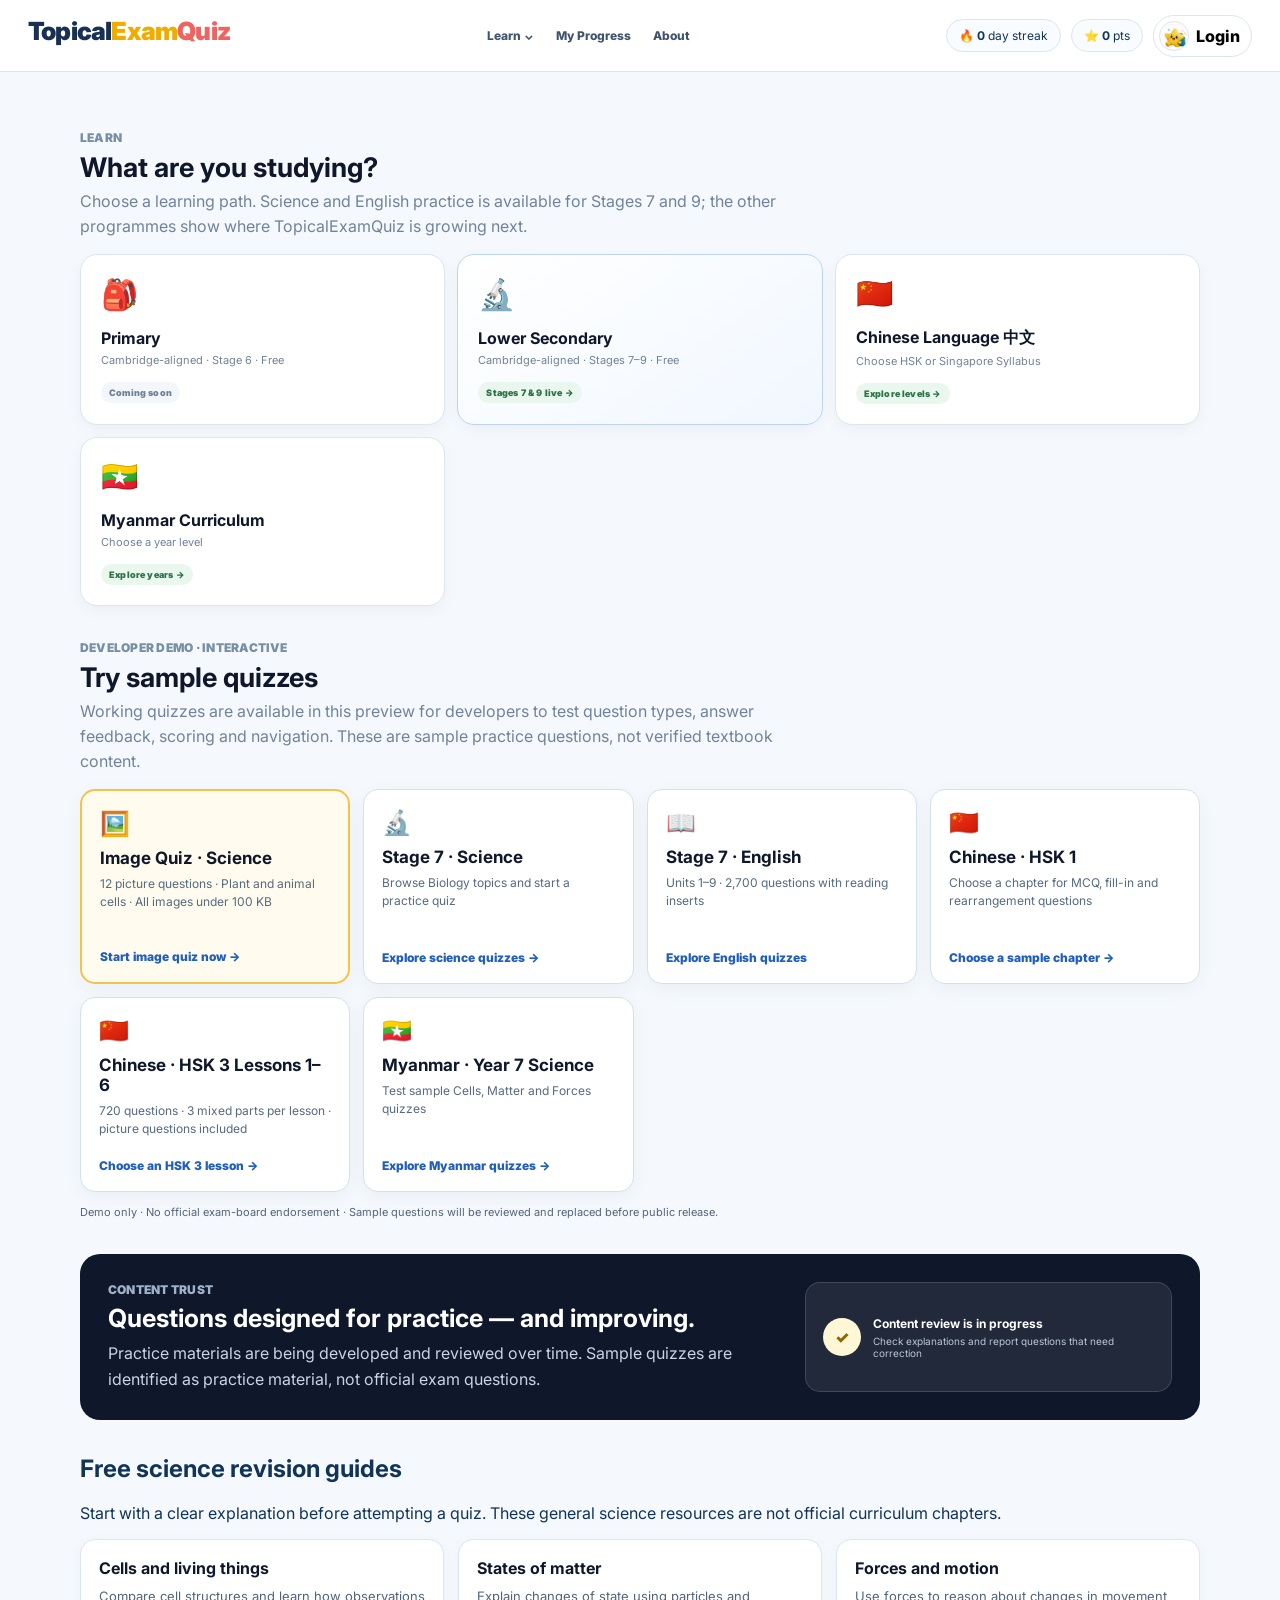
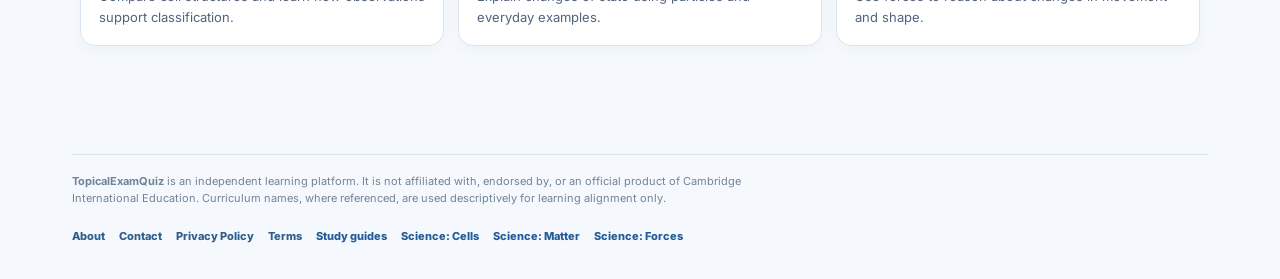
==== commit c5729f5b: "21 Nov" ====
--- a/index.html
+++ b/index.html
@@ -843,7 +843,17 @@
 @media(max-width:620px){.continue-learning-card{flex-direction:column;align-items:stretch;padding:17px}.continue-learning-button{width:100%}.continue-learning-copy h2{font-size:19px}}
 </style>
 <link rel="stylesheet" href="question-reports.css"/>
-</head>
+<style>
+#englishReading{border:1px solid #cadbd6;border-radius:12px;background:#f4faf7;color:#182f30;margin:1rem 0}
+#englishReading summary{cursor:pointer;padding:.85rem 1rem;font-weight:700}
+#englishPassageTitle{font-weight:500;margin-left:.5em}
+#englishPassages ol{margin:0 1rem 1rem;padding:0;list-style:none;line-height:1.65;font-size:1rem}
+#englishPassages ol li{display:grid;grid-template-columns:2rem 1fr;align-items:baseline;padding:.22rem 0}
+#englishPassages h3{margin:.5rem 1rem;font-size:1rem}
+#englishPassages .passage-credit{margin:0 1rem .5rem;font-size:.875rem;color:#46635c}
+#englishPassages .stanza-break{margin-top:.65rem}
+#englishPassages .line-no{font-variant-numeric:tabular-nums;color:#46635c;font-size:.88em}
+</style></head>
 <body>
 <header class="top platform-top">
 <a aria-label="TopicalExamQuiz home" class="brand edubridge-brand logo-home-link" href="#" onclick="goToTopicalExamQuizHome();return false"><span class="topicalexamquiz-wordmark"><span>Topical</span><span>Exam</span><span>Quiz</span></span></a>
@@ -885,7 +895,7 @@
  <button type="button" class="btn primary continue-learning-button" onclick="continueLearning()">Continue Learning →</button>
 </section>
 <section class="platform-section">
-<div class="platform-section-heading"><div><div class="eyebrow">LEARN</div><h2>What are you studying?</h2><p>Choose a learning path. Stage 7 Science, Stage 9 Science and Stage 9 English are available now; the other programmes show where TopicalExamQuiz is growing next.</p></div></div>
+<div class="platform-section-heading"><div><div class="eyebrow">LEARN</div><h2>What are you studying?</h2><p>Choose a learning path. Science and English practice is available for Stages 7 and 9; the other programmes show where TopicalExamQuiz is growing next.</p></div></div>
 <div class="programme-card-grid">
 <button class="programme-card" onclick="openCambridgeSubjects('Stage 6','Primary')" type="button"><span class="programme-icon">🎒</span><strong>Primary</strong><small>Cambridge-aligned · Stage 6 · Free</small><span class="programme-status soon">Coming soon</span></button>
 <button class="programme-card available" onclick="openProgrammeChooser()" type="button"><span class="programme-icon">🔬</span><strong>Lower Secondary</strong><small>Cambridge-aligned · Stages 7–9 · Free</small><span class="programme-status live">Stages 7 &amp; 9 live →</span></button>
@@ -897,6 +907,7 @@
 <button class="demo-quiz-card image-demo-card" onclick="startImageQuizDemo()" type="button"><span class="demo-quiz-icon">🖼️</span><strong>Image Quiz · Science</strong><small>12 picture questions · Plant and animal cells · All images under 100 KB</small><span class="demo-quiz-action">Start image quiz now →</span></button>
 
 <button class="demo-quiz-card" onclick="startStage7Science();openSubject('Science');openCurriculum('Biology')" type="button"><span class="demo-quiz-icon">🔬</span><strong>Stage 7 · Science</strong><small>Browse Biology topics and start a practice quiz</small><span class="demo-quiz-action">Explore science quizzes →</span></button>
+<button class="demo-quiz-card" onclick="openStage7English()" type="button"><span class="demo-quiz-icon" aria-hidden="true">📖</span><strong>Stage 7 · English</strong><small>Units 1–9 · 2,700 questions with reading inserts</small><span class="demo-quiz-action">Explore English quizzes</span></button>
 <button class="demo-quiz-card" onclick="openHskChapters('HSK 1')" type="button"><span class="demo-quiz-icon">🇨🇳</span><strong>Chinese · HSK 1</strong><small>Choose a chapter for MCQ, fill-in and rearrangement questions</small><span class="demo-quiz-action">Choose a sample chapter →</span></button>
 <button class="demo-quiz-card" onclick="openHskChapters('HSK 3')" type="button"><span class="demo-quiz-icon">🇨🇳</span><strong>Chinese · HSK 3 Lessons 1–6</strong><small>720 questions · 3 mixed parts per lesson · picture questions included</small><span class="demo-quiz-action">Choose an HSK 3 lesson →</span></button>
 <button class="demo-quiz-card" onclick="openMyanmarSubjectMockup('Year 7','Science')" type="button"><span class="demo-quiz-icon">🇲🇲</span><strong>Myanmar · Year 7 Science</strong><small>Test sample Cells, Matter and Forces quizzes</small><span class="demo-quiz-action">Explore Myanmar quizzes →</span></button>
@@ -954,7 +965,7 @@
 <div class="level-intro">
 <div class="eyebrow">CAMBRIDGE-ALIGNED · SCHOOL LEARNING</div>
 <h1>Choose your programme</h1>
-<p>Use stage names so learners can clearly identify the intended curriculum level. Stage 7 Science, Stage 9 Science and Stage 9 English are available now.</p>
+<p>Use stage names so learners can clearly identify the intended curriculum level. Science and English practice is available for Stages 7 and 9.</p>
 </div>
 <div class="level-group">
 <div class="level-group-head"><h2>Primary</h2><span>Stage 6</span></div>
@@ -1102,7 +1113,7 @@
 <button class="back back-left" id="quizBackBtn" onclick="backFromQuiz()" type="button">← Back to topics</button>
 <div class="quiz-card">
 <div class="quiz-head"><div><strong id="quizTitle">Topic quiz</strong><div class="crumb" id="quizCrumb"></div><span class="q-skill-badge" id="qSkillBadge">Knowledge</span></div><strong id="mastery">Mastery 40</strong></div>
-<div class="quiz-body"><div class="qmeta" id="questionNo">QUESTION 1 OF 5</div><div class="quiz-session-progress"><span id="quizSessionProgressBar" style="width:0%"></span></div><div aria-live="polite" class="question-media" id="questionMedia"></div><div class="question" id="questionText"></div><div class="answers" id="answers"></div><div class="feedback" id="feedback"></div><div class="quiz-tools"><button type="button" class="report-question-btn" id="reportQuestionButton">⚑ Report this question</button></div><div class="quiz-actions"><button class="btn primary" onclick="nextQuestion()">Next question</button></div></div>
+<div class="quiz-body"><div class="qmeta" id="questionNo">QUESTION 1 OF 5</div><div class="quiz-session-progress"><span id="quizSessionProgressBar" style="width:0%"></span></div><div aria-live="polite" class="question-media" id="questionMedia"></div><details id="englishReading" hidden><summary>Read insert · <span id="englishPassageTitle"></span></summary><div id="englishPassages"></div></details><div class="question" id="questionText"></div><div class="answers" id="answers"></div><div class="feedback" id="feedback"></div><div class="quiz-tools"><button type="button" class="report-question-btn" id="reportQuestionButton">⚑ Report this question</button></div><div class="quiz-actions"><button class="btn primary" onclick="nextQuestion()">Next question</button></div></div>
 </div>
 <div class="note">
 
@@ -1303,6 +1314,7 @@
 <script src="stage7-science-questions.js"></script>
 <script src="stage9-science-unit1-questions.js"></script>
 <script src="stage9-english-unit1-questions.js"></script>
+<script src="stage7-english-questions.js"></script>
 <script>
 function closeAnyModal(){
   document.querySelectorAll('.modal.show').forEach(function(modal){
@@ -1482,7 +1494,7 @@
   const back=document.getElementById('subjectChooserBack');
   if(title)title.textContent=`${level} — Choose a subject`;
   if(eyebrow)eyebrow.textContent='CAMBRIDGE-ALIGNED · FREE';
-  const liveSubjects=level==='Stage 9'?['Science','English']:level==='Stage 7'?['Science']:[];
+  const liveSubjects=level==='Stage 9'?['Science','English']:level==='Stage 7'?['Science','English']:[];
   if(desc)desc.textContent=liveSubjects.length?'Available now: '+liveSubjects.join(' and ')+'.':'Choose a subject to see its availability.';
   if(price)price.style.display='none';
   if(back){back.textContent='← Back to programmes';back.setAttribute('onclick',"openProgrammeChooser()")}
@@ -1496,7 +1508,7 @@
       return `<button type="button" class="subject-choice-card myanmar-open" onclick="openMyanmarSubjectMockup('${options.level}','${subject}')"><strong>${subject}</strong><small>Sample quizzes + upcoming premium topics</small><span class="status">OPEN MOCKUP</span></button>`;
     }
     const live=options.liveSubjects?.includes(subject);
-    const action=live?(options.level==='Stage 9'?`openStage9Subject('${subject}')`:'startSelectedStage7Science()'):`showSubjectComingSoon('${options.programme}','${options.level}','${subject}')`;
+    const action=live?(options.level==='Stage 9'?`openStage9Subject('${subject}')`:subject==='English'?'openStage7English()':'startSelectedStage7Science()'):`showSubjectComingSoon('${options.programme}','${options.level}','${subject}')`;
     return `<button type="button" class="subject-choice-card ${live?'live':''}" onclick="${action}"><strong>${subject}</strong><small>${live?'Question bank available now':'Question bank coming soon'}</small><span class="status">${live?'AVAILABLE NOW':'COMING SOON'}</span></button>`;
   }).join('');
   showView('programmeSubjectView');
@@ -1782,16 +1794,38 @@
  };
 }
 function openStage9Subject(subject){
- currentProgrammeKey='stage9';currentLevel='Stage 9';currentProgram='Lower Secondary';currentSubject=subject;currentCategory=subject==='English'?'Going underground':'Biology';currentChapterId='';quizOverride=null;quizMode='topic';
- const bank=stage9Bank(subject);
- document.getElementById('backToSubjectBtn').textContent='← Back to Stage 9 subjects';
- document.getElementById('curriculumTitle').textContent=`Stage 9 ${subject} — Choose a topic`;
- document.getElementById('curriculumSection').textContent=subject==='English'?'English · Unit 1':'Science · Units 1–9';
+ openCambridgeBank('Stage 9',subject,stage9Bank(subject),1,subject==='English'?'English · Unit 1':'Science · Units 1–9',openStage9Topic);
+}
+function openStage7English(selectedUnit=1){
+ openCambridgeBank('Stage 7','English',window.STAGE7_ENGLISH,1,'English · Units 1–9',openStage7EnglishTopic,selectedUnit);
+}
+function openCambridgeBank(level,subject,bank,firstUnit,section,openTopic,selectedUnit=null){
+ currentProgrammeKey=level==='Stage 9'?'stage9':'stage7';currentLevel=level;currentProgram='Lower Secondary';currentSubject=subject;currentCategory=subject==='English'?(bank.units[(selectedUnit ?? firstUnit)-firstUnit]||bank.units[0]):'Biology';currentChapterId='';quizOverride=null;quizMode='topic';
+ document.getElementById('backToSubjectBtn').textContent=`← Back to ${level} subjects`;
+ document.getElementById('curriculumTitle').textContent=`${level} ${subject} — Choose a topic`;
+ document.getElementById('curriculumSection').textContent=section;
  const box=document.getElementById('unitList');box.innerHTML='';
  bank.units.forEach((title,i)=>{
+  const unitNumber=firstUnit+i;
   const unit=document.createElement('div');unit.className='unit';
-  const head=document.createElement('button');head.type='button';head.className='unit-head';head.innerHTML=`<span class="unit-title"><span>Unit ${i+1}</span><span>${escapeHtml(title)}</span></span><span>⌃</span>`; unit.appendChild(head);
-  {const body=document.createElement('div');body.className='unit-body';Object.entries(bank.topics).filter(([key,[code]])=>Number(code.split('.')[0])===i+1).forEach(([key,[code,name]])=>{const b=document.createElement('button');b.type='button';b.className='lesson';b.innerHTML=`<span class="lesson-label"><span class="num">${code.includes('.')?code:sectionLabel(code)}</span><span>${escapeHtml(name)} · ${bank.questions[key].length} questions</span></span><span class="arrow">›</span>`;b.onclick=()=>openStage9Topic(code,name,key,subject);body.appendChild(b)});unit.appendChild(body);head.onclick=()=>unit.classList.toggle('collapsed');}box.appendChild(unit);
+  const head=document.createElement('button');head.type='button';head.className='unit-head';head.innerHTML=`<span class="unit-title"><span>Unit ${unitNumber}</span><span>${escapeHtml(title)}</span></span><span>⌃</span>`; unit.appendChild(head);
+  {const body=document.createElement('div');body.className='unit-body';Object.entries(bank.topics).filter(([key,[code]])=>Number(code.split('.')[0])===unitNumber).forEach(([key,[code,name]])=>{const b=document.createElement('button');b.type='button';b.className='lesson';b.innerHTML=`<span class="lesson-label"><span class="num">${code.includes('.')?code:sectionLabel(code)}</span><span>${escapeHtml(name)} · ${bank.questions[key].length} questions</span></span><span class="arrow">›</span>`;b.onclick=()=>openTopic(code,name,key,subject);body.appendChild(b);
+    if(subject==='English' && key==='stage9|english|unit1|checkpoint'){
+      const shortcut=document.createElement('button');
+      shortcut.type='button';shortcut.className='lesson';
+      shortcut.textContent='The spare key · Read passage';
+      shortcut.onclick=openSpareKey;
+      body.appendChild(shortcut);
+    }
+  });
+    unit.appendChild(body);
+    unit.classList.toggle('collapsed', selectedUnit!==null && unitNumber!==selectedUnit);
+    head.setAttribute('aria-expanded', String(!unit.classList.contains('collapsed')));
+    head.onclick=()=>{
+      const collapsed=unit.classList.toggle('collapsed');
+      head.setAttribute('aria-expanded', String(!collapsed));
+    };
+  }box.appendChild(unit);
  });showView('curriculumView');
 }
 function openStage9Topic(code,name,key,subject='Science'){
@@ -1799,6 +1833,13 @@
  if(!questions?.length)return;
  currentProgrammeKey='stage9';currentLevel='Stage 9';currentProgram='Lower Secondary';currentSubject=subject;currentCategory=questions[0]._meta.category;currentChapterId=String(code).split('.')[0];currentCode=code;currentTopic=name;currentTopicKey=key;
  openMixedPracticeParts(questions,'stage9',false);
+}
+function openStage7EnglishTopic(code,name,key){
+ const questions=window.STAGE7_ENGLISH.questions[key];
+ if(!questions?.length)return;
+ currentProgrammeKey='stage7';currentLevel='Stage 7';currentProgram='Lower Secondary';currentSubject='English';
+ currentCategory=questions[0]._meta.category;currentChapterId=questions[0]._meta.chapterId;currentCode=code;currentTopic=name;currentTopicKey=key;
+ openMixedPracticeParts(questions,'stage7-english',false);
 }
 function openSubject(subject){
   const subjectCategories=getSubjectCategories(subject);
@@ -1821,7 +1862,7 @@
   });
   showView('subjectView');
 }
-function backToSubject(){if(currentLevel==='Stage 9'){openCambridgeSubjects('Stage 9','Lower Secondary');return}openSubject(currentSubject)}
+function backToSubject(){if(currentLevel==='Stage 9'||(currentLevel==='Stage 7'&&currentSubject==='English')){openCambridgeSubjects(currentLevel,'Lower Secondary');return}openSubject(currentSubject)}
 function openCurriculum(category){
   currentCategory=category;
   const subjectData=getSubjectCurriculum(currentSubject);
@@ -1876,6 +1917,7 @@
   }
   if(currentProgram==='Myanmar Curriculum'){returnToMyanmarTopicList();return}
   if(currentLevel==='Stage 9'){openStage9Subject(currentSubject);return}
+  if(currentLevel==='Stage 7'&&currentSubject==='English'){openStage7English();return}
   if(currentChapterId){quizOverride=null;quizMode='topic';openChapterFromSkillMap(encodeURIComponent(currentChapterId));return}
   if(quizMode!=='topic'){quizOverride=null;quizMode='topic';showView('homeView');return}
   openCurriculum(currentCategory);
@@ -1989,7 +2031,7 @@
 function loadContinueLearning(){
  try{
   const v=JSON.parse(localStorage.getItem(continueLearningKey)||'null');
-  return v&&v.version===1&&typeof v.key==='string'&&v.key.length<300&&['stage7','stage9','hsk-chapters','myanmar','chinese-levels'].includes(v.back)?v:null;
+  return v&&v.version===1&&typeof v.key==='string'&&v.key.length<300&&['stage7','stage7-english','stage9','hsk-chapters','myanmar','chinese-levels'].includes(v.back)?v:null;
  }catch(e){return null}
 }
 function writeContinueLearning(v){
@@ -2005,7 +2047,7 @@
 }
 function continueQuestionFingerprint(qs){
  let h=2166136261;
- (qs||[]).forEach(x=>{const t=String(x.q||'')+'|'+(x.a||[]).join('|')+'|'+(x.words||[]).join('|');for(let i=0;i<t.length;i++){h=Math.imul(h^t.charCodeAt(i),16777619)}});
+ (qs||[]).forEach(x=>{const t=String(originalPrompt(x)||'')+'|'+(x.a||[]).join('|')+'|'+(x.words||[]).join('|');for(let i=0;i<t.length;i++){h=Math.imul(h^t.charCodeAt(i),16777619)}});
  return String(h>>>0);
 }
 function rememberLearningLocation(){
@@ -2055,7 +2097,7 @@
  if(title)title.textContent=(v.level||'Learning')+' · '+(v.subject||'')+' · '+(v.topic||'');
  if(detail){
   const isPart=Number.isInteger(v.part)&&v.part>0;
-  const partLabel=isPart?practiceLabel(v.part,v.back==='stage9'):(v.back==='stage9'?'All three difficulty levels completed':'All three Parts completed')+' — revisit your lesson or try Review';
+  const partLabel=isPart?practiceLabel(v.part,v.back):(usesPracticeDifficulty(v.back)?'All three difficulty levels completed':'All three Parts completed')+' — revisit your lesson or try Review';
   const progress=v.session&&v.session.total>0?' · Question '+Math.min(v.session.total,Math.max(1,(v.session.answers||[]).length+1))+'/'+v.session.total:'';
   detail.textContent=partLabel+progress+' · Continue without selecting your curriculum and grade again.';
  }
@@ -2071,6 +2113,9 @@
  }else if(saved.back==='stage9'){
   if(!stage9Bank(saved.subject).questions[saved.key]){goToTopicalExamQuizHome();return}
   openStage9Topic(saved.code,saved.topic,saved.key,saved.subject);
+ }else if(saved.back==='stage7-english'){
+  if(!window.STAGE7_ENGLISH.questions[saved.key]){goToTopicalExamQuizHome();return}
+  openStage7EnglishTopic(saved.code,saved.topic,saved.key);
  }else if(saved.back==='stage7'){
   if(!stage7ScienceQuestions[saved.key]){goToTopicalExamQuizHome();return}
   currentProgram='Lower Secondary';currentLevel='Stage 7';currentSubject='Science';currentCategory=saved.category||'Biology';
@@ -2137,8 +2182,11 @@
  const sizes=stage7Layout?[Math.min(20,n),Math.min(20,Math.max(0,n-20)),Math.max(0,n-40)]:[0,1,2].map(i=>base+(i<extras?1:0));
  let offset=0;return sizes.map(size=>{const part=interleaved.slice(offset,offset+size);offset+=size;return part});
 }
+function usesPracticeDifficulty(backType=currentPracticeBack){
+ return backType==='stage9'||backType==='stage7-english';
+}
 function openMixedPracticeParts(pool,backType,isSample){
- currentPracticePool=(pool||[]).map(q=>({...q}));currentPracticeParts=backType==='stage9'?[1,2,3].map(p=>currentPracticePool.filter(q=>q.chapterPart===p).sort((a,b)=>a.position-b.position)):mixQuestionsIntoThreeParts(currentPracticePool,backType==='stage7');
+ currentPracticePool=(pool||[]).map(q=>({...q}));currentPracticeParts=usesPracticeDifficulty(backType)?[1,2,3].map(p=>currentPracticePool.filter(q=>q.chapterPart===p).sort((a,b)=>a.position-b.position)):mixQuestionsIntoThreeParts(currentPracticePool,backType==='stage7');
  currentPracticeKey=currentTopicKey;currentPracticeBack=backType;currentPracticeSample=!!isSample;
  currentPartNumber=0;currentPartTopicKey='';currentPartBaseCode=currentCode;currentPartBaseTopic=currentTopic;
  quizOverride=null;quizMode='topic';renderTopicParts();showView('topicPartsView');
@@ -2152,6 +2200,7 @@
 }
 function backFromTopicParts(){
  if(currentPracticeBack==='stage9'){openStage9Subject(currentSubject);return}
+ if(currentPracticeBack==='stage7-english'){openStage7English(Number(currentChapterId)||1);return}
  if(currentPracticeBack==='hsk-chapters'){openHskChapters(chineseSelectedLevel);return}
  if(currentPracticeBack==='chinese-levels'){openChineseLevels(chinesePath);return}
  if(currentPracticeBack==='myanmar'){openMyanmarSubjectMockup(currentLevel,currentSubject);return}
@@ -2164,7 +2213,7 @@
  if(stage9Questions)return stage9Questions.filter(q=>q.chapterPart===part);
  return mixQuestionsIntoThreeParts(stage7ScienceQuestions[topicKey]||[],true)[part-1]||[];
 }
-function practiceLabel(part,stage9=currentPracticeBack==='stage9'){return stage9?(['Easy','Medium','Difficult'][part-1]||'Difficulty'):'Part '+part;}
+function practiceLabel(part,backType){return usesPracticeDifficulty(backType)?(['Easy','Medium','Difficult'][part-1]||'Difficulty'):'Part '+part;}
 function renderTopicParts(){
  const key=currentTopicKey,base=key===currentPracticeKey?currentPracticePool:(stage7ScienceQuestions[key]||[]);
  const meta=currentPracticeBack==='stage7'?allStage7Topics().find(t=>t.key===key):null;
@@ -2175,12 +2224,12 @@
  const bar=document.getElementById('topicPartProgressBar'),list=document.getElementById('topicPartsList');
  const back=document.getElementById('topicPartsBackBtn'),progressLabel=document.getElementById('topicProgressLabel');
  if(back)back.textContent=currentPracticeBack==='myanmar'?'← Back to topics':currentPracticeBack==='hsk-chapters'?'← Back to HSK lessons':currentPracticeBack==='chinese-levels'?'← Back to Chinese levels':'← Back to chapter';
- if(progressLabel)progressLabel.textContent=['stage7','stage9'].includes(currentPracticeBack)?'Subtopic progress':currentPracticeBack==='myanmar'?'Topic progress':'Lesson progress';
+ if(progressLabel)progressLabel.textContent=['stage7','stage7-english','stage9'].includes(currentPracticeBack)?'Subtopic progress':currentPracticeBack==='myanmar'?'Topic progress':'Lesson progress';
  if(title)title.textContent=currentPartBaseTopic||currentTopic;
- if(eye)eye.textContent=currentPracticeBack==='stage9'?`STAGE 9 · UNIT ${currentChapterId} · TOPIC ${currentPartBaseCode||currentCode}`:currentPracticeBack==='stage7'?`CHAPTER ${meta?meta.chapterId:(currentChapterId||'')} · TOPIC ${currentPartBaseCode||currentCode}`:
+ if(eye)eye.textContent=usesPracticeDifficulty()?`${currentLevel.toUpperCase()} · UNIT ${currentChapterId} · TOPIC ${currentPartBaseCode||currentCode}`:currentPracticeBack==='stage7'?`CHAPTER ${meta?meta.chapterId:(currentChapterId||'')} · TOPIC ${currentPartBaseCode||currentCode}`:
   currentPracticeBack==='myanmar'?`MYANMAR CURRICULUM · ${currentLevel} · ${currentSubject}`:
   `CHINESE LANGUAGE · ${currentLevel} · ${currentPartBaseCode||currentCode}`;
- if(desc)desc.textContent=currentPracticeBack==='stage9'?'Select Easy, Medium or Difficult. Each level mixes question formats according to your learning needs.':currentPracticeSample?
+ if(desc)desc.textContent=usesPracticeDifficulty()?'Select Easy, Medium or Difficult. Each level mixes question formats according to your learning needs.':currentPracticeSample?
   'Sample question bank: practise in three short sessions with mixed question types. More lesson-specific questions are being prepared.':
   'Complete this lesson in three shorter practice sessions. Question types are mixed within each part.';
  if(txt)txt.textContent=`${completed} / ${total} questions completed`;
@@ -2190,7 +2239,7 @@
    const st=getPartStatus(key,part),done=donePart(part);
    const label=qs.length?`Questions ${from}–${offset}`:'Questions being prepared';
    const status=done?`✓ Completed · ${st.correct}/${st.total}`:(qs.length?`${qs.length} questions`:'Coming soon');
-   return `<button type="button" class="topic-part-card" onclick="startTopicPart(${part})" ${qs.length?'':'disabled'}><span><strong>${practiceLabel(part)}</strong><small>${currentPracticeBack==='stage9'?['Basic knowledge and understanding','Application and interpretation','Checkpoint-style challenges'][part-1]:label}</small></span><span class="topic-part-status ${done?'done':''}">${status} ›</span></button>`;
+   return `<button type="button" class="topic-part-card" onclick="startTopicPart(${part})" ${qs.length?'':'disabled'}><span><strong>${practiceLabel(part)}</strong><small>${usesPracticeDifficulty()?['Basic knowledge and understanding','Application and interpretation','Checkpoint-style challenges'][part-1]:label}</small></span><span class="topic-part-status ${done?'done':''}">${status} ›</span></button>`;
  }).join('')}
  const demo=document.getElementById('imageQuizTopicEntry');
  if(demo)demo.style.display=currentPracticeBack==='stage7'&&currentCode==='1.1'?'flex':'none';
@@ -2198,13 +2247,13 @@
  const label=document.getElementById('topicReviewTitle'),sub=document.getElementById('topicReviewDescription');
  const unlocked=total>0&&[1,2,3].every(donePart);
  if(label)label.textContent=`Review ${currentPartBaseTopic||currentTopic}`;
- if(sub)sub.textContent=currentPracticeBack==='stage9'?'Mixed practice from all three difficulty levels.':'Mixed practice from all three parts.';
- if(btn){btn.disabled=!unlocked;btn.textContent=unlocked?'Review lesson':currentPracticeBack==='stage9'?'Complete all difficulty levels':'Complete Parts 1–3';btn.onclick=startTopicReview}
+ if(sub)sub.textContent=usesPracticeDifficulty()?'Mixed practice from all three difficulty levels.':'Mixed practice from all three parts.';
+ if(btn){btn.disabled=!unlocked;btn.textContent=unlocked?'Review lesson':usesPracticeDifficulty()?'Complete all difficulty levels':'Complete Parts 1–3';btn.onclick=startTopicReview}
  if(card)card.classList.toggle('locked',!unlocked);
 }
 function startTopicPart(part){
  const key=currentTopicKey,qs=topicPartQuestions(key,part);
- if(!qs.length){alert(currentPracticeBack==='stage9'?'Questions for this difficulty level are being prepared.':'Questions for this part are being prepared.');return}
+ if(!qs.length){alert(usesPracticeDifficulty()?'Questions for this difficulty level are being prepared.':'Questions for this part are being prepared.');return}
  currentPartNumber=part;currentPartTopicKey=key;
  currentCode=currentPartBaseCode||currentCode;currentTopic=currentPartBaseTopic||currentTopic;
  quizMode='part';quizOverride=qs.map(q=>({...q}));resetQuizSession();
@@ -2213,7 +2262,7 @@
 function startTopicReview(){
  const key=currentTopicKey,parts=[1,2,3].map(part=>topicPartQuestions(key,part));
  const unlocked=parts.every((qs,i)=>{const st=getPartStatus(key,i+1);return qs.length>0&&!!(st&&st.completed&&st.total===qs.length)});
- if(!unlocked){alert(currentPracticeBack==='stage9'?'Complete Easy, Medium and Difficult first.':'Complete Parts 1, 2 and 3 first.');return}
+ if(!unlocked){alert(usesPracticeDifficulty()?'Complete Easy, Medium and Difficult first.':'Complete Parts 1, 2 and 3 first.');return}
  const pool=parts.flat();if(!pool.length)return;
  currentPartNumber=0;currentPartTopicKey=key;currentCode=currentPartBaseCode||currentCode;
  currentTopic=currentPartBaseTopic||currentTopic;quizMode='topic-review';
@@ -2223,21 +2272,69 @@
 function resetQuizSession(){sessionQuizAnswers=[];qIndex=0;mastery=40;correctCount=0;wrongCount=0;quizStartedAt=Date.now();quizEndedAt=0;quizElapsedSeconds=0;tabSwitchCount=0;sessionWrongIds=new Set();sessionReviewedIds=new Set();sessionMistakesFixed=0;lastAnswerWasWrong=false;lastStudyReport=null;const beforeStat=(currentTopicKey&&currentTopicKey!=='daily')?getTopicStat(currentTopicKey):{attempts:0,correct:0};sessionTopicMasteryBefore=beforeStat.attempts?Math.round(beforeStat.correct/beforeStat.attempts*100):null;if(!quizTrackingReady){document.addEventListener('visibilitychange',function(){if(document.getElementById('quizView')&&document.getElementById('quizView').classList.contains('active')&&document.hidden){tabSwitchCount++}});quizTrackingReady=true}showView('quizView');renderQuestion()}
 function quickQuiz(subject,category,code,name){currentSubject=subject;currentCategory=category;startQuiz(code,name)}
 function getQs(){if(quizOverride)return quizOverride;const base=(currentLevel==='Stage 7'&&currentSubject==='Science'&&stage7ScienceQuestions[currentTopicKey])?stage7ScienceQuestions[currentTopicKey]:(topicQuestions[currentTopic]||genericQuestions(currentTopic));return addPhotoToQuestions(base,currentTopic)}
+function passageFor(question){
+  return question.passageId && window.STAGE9_ENGLISH.passages[question.passageId];
+}
+function originalPrompt(question){
+  const passage=passageFor(question);
+  return passage && question._meta?.key==='stage9|english|unit1|checkpoint' ? passage.title+'\n'+passage.lines.join(' ')+'\n\n'+question.q : question.q;
+}
+function renderEnglishPassage(question){
+ const panel=document.getElementById('englishReading');
+ const ids=question.passageIds || (question.passageId?[question.passageId]:[]);
+ const bank=question.passageIds?window.STAGE7_ENGLISH:window.STAGE9_ENGLISH;
+ const passages=ids.map(id=>bank.passages[id]).filter(Boolean);
+ const signature=ids.join('|');
+ panel.hidden=!passages.length;
+ if(!passages.length){panel.open=false;delete panel.dataset.passage;return}
+ if(panel.dataset.passage===signature)return;
+ panel.dataset.passage=signature;
+ panel.open=Boolean(question.passageIds);
+ document.getElementById('englishPassageTitle').textContent=passages.map(p=>p.title).join(' / ');
+ const groups=passages.map(passage=>{
+  const section=document.createElement('section'),list=document.createElement('ol');
+  if(passages.length>1){
+   const title=document.createElement('h3');
+   title.textContent=passage.title;
+   section.append(title);
+  }
+  if(passage.credit){
+   const credit=document.createElement('p');
+   credit.className='passage-credit';
+   credit.textContent=passage.credit;
+   section.append(credit);
+  }
+  passage.lines.forEach((text,i)=>{
+   const row=document.createElement('li'),number=document.createElement('span'),words=document.createElement('span');
+   if(passage.stanzaBreaks?.includes(i))row.className='stanza-break';
+   number.className='line-no';
+   number.setAttribute('aria-label','Line '+(i+1));
+   number.textContent=i+1;
+   words.textContent=text;
+   row.append(number,words);
+   list.append(row);
+  });
+  section.append(list);
+  return section;
+ });
+ document.getElementById('englishPassages').replaceChildren(...groups);
+}
 function renderQuestion(){
   answered=false;
   const qs=getQs(),x=qs[qIndex];
-  document.getElementById('quizTitle').textContent=currentTopic+(quizMode==='part'?` · ${practiceLabel(currentPartNumber,currentLevel==='Stage 9')}`:quizMode==='topic-review'?' · Topic Review':'');
+  document.getElementById('quizTitle').textContent=currentTopic+(quizMode==='part'?` · ${practiceLabel(currentPartNumber)}`:quizMode==='topic-review'?' · Topic Review':'');
   const meta=getQuestionMeta(x);
-  document.getElementById('quizCrumb').textContent=currentSubject==='Chinese Language'?`${chinesePath==='HSK'?'HSK':'Singapore Syllabus'} · ${currentLevel} · ${activeHskChapter!==null&&chinesePath==='HSK'?currentCode:'Mixed Practice'}`:(quizMode==='topic'||quizMode==='part'||quizMode==='topic-review')?`${currentSubject} · ${currentCategory} · ${currentCode}${quizMode==='part'?` · ${practiceLabel(currentPartNumber,currentLevel==='Stage 9')}`:quizMode==='topic-review'?' · Topic Review':''}`:`${meta.category} · ${meta.topic}`;
-  const skill=currentSubject==='Chinese Language'?(x.photoQuiz?'Picture Question':x.type==='fill'?'Fill in the Blank':x.type==='rearrange'?'Sentence Rearrangement':'Multiple Choice'):classifyQuestionSkill(x); const skillBadge=document.getElementById('qSkillBadge'); if(skillBadge)skillBadge.textContent=skill;
+  document.getElementById('quizCrumb').textContent=currentSubject==='Chinese Language'?`${chinesePath==='HSK'?'HSK':'Singapore Syllabus'} · ${currentLevel} · ${activeHskChapter!==null&&chinesePath==='HSK'?currentCode:'Mixed Practice'}`:(quizMode==='topic'||quizMode==='part'||quizMode==='topic-review')?`${currentSubject} · ${currentCategory} · ${currentCode}${quizMode==='part'?` · ${practiceLabel(currentPartNumber)}`:quizMode==='topic-review'?' · Topic Review':''}`:`${meta.category} · ${meta.topic}`;
+  const skill=currentSubject==='English'&&currentLevel==='Stage 7'?(x.type==='fill'?'Fill in the Blank':x.type==='rearrange'?'Rearrangement':'Multiple Choice'):currentSubject==='Chinese Language'?(x.photoQuiz?'Picture Question':x.type==='fill'?'Fill in the Blank':x.type==='rearrange'?'Sentence Rearrangement':'Multiple Choice'):classifyQuestionSkill(x); const skillBadge=document.getElementById('qSkillBadge'); if(skillBadge)skillBadge.textContent=skill;
   document.getElementById('mastery').textContent='Mastery '+mastery;
   document.getElementById('questionNo').textContent=(x.photoQuiz?'PHOTO QUESTION • ':'')+`QUESTION ${qIndex+1} OF ${qs.length}`;const qp=document.getElementById('quizSessionProgressBar');if(qp)qp.style.width=Math.round(((qIndex+1)/Math.max(1,qs.length))*100)+'%';
   renderQuestionPhoto(x);
   const questionText=document.getElementById('questionText');
   questionText.style.whiteSpace=currentSubject==='English'?'pre-line':'';
+  renderEnglishPassage(x);
   questionText.textContent=x.q;
   const quizBack=document.getElementById('quizBackBtn');
-  if(quizBack)quizBack.textContent=(quizMode==='part'||quizMode==='topic-review')?(currentLevel==='Stage 9'?'← Back to difficulty levels':'← Back to Parts 1–3'):currentProgram==='Myanmar Curriculum'?'← Back to Myanmar topics':currentSubject==='Chinese Language'?`← Back to ${chinesePath==='HSK'&&activeHskChapter!==null?'HSK chapters':chinesePath==='HSK'?'HSK levels':'Singapore levels'}`:'← Back to topics';
+  if(quizBack)quizBack.textContent=(quizMode==='part'||quizMode==='topic-review')?(usesPracticeDifficulty()?'← Back to difficulty levels':'← Back to Parts 1–3'):currentProgram==='Myanmar Curriculum'?'← Back to Myanmar topics':currentSubject==='Chinese Language'?`← Back to ${chinesePath==='HSK'&&activeHskChapter!==null?'HSK chapters':chinesePath==='HSK'?'HSK levels':'Singapore levels'}`:'← Back to topics';
   const ans=document.getElementById('answers');
   ans.innerHTML='';
   if(x.type==='fill'){
@@ -2273,11 +2370,13 @@
 function renderRearrangeQuestion(x,ans){
   rearrangeSelected=[];
   const words=(x.words||[]).map((word,index)=>({word,index}));
+  const english=x._meta?.subject==='English';
+  const orderHint=english?'Tap the items above in the correct order.':'Tap the words above in the correct order.';
   ans.innerHTML=`<div class="rearrange-wrap">
-    <div class="rearrange-label">WORDS TO USE</div>
+    <div class="rearrange-label">${english?'ITEMS TO ORDER':'WORDS TO USE'}</div>
     <div class="rearrange-bank" id="rearrangeBank"></div>
-    <div class="rearrange-label">YOUR SENTENCE</div>
-    <div class="rearrange-answer" id="rearrangeAnswer"><span class="rearrange-placeholder">Tap the words above in the correct order.</span></div>
+    <div class="rearrange-label">${english?'YOUR ORDER':'YOUR SENTENCE'}</div>
+    <div class="rearrange-answer" id="rearrangeAnswer"><span class="rearrange-placeholder">${orderHint}</span></div>
     <div class="rearrange-actions">
       <button type="button" class="btn" onclick="resetRearrange()">Reset</button>
       <button type="button" class="btn primary rearrange-check-btn" onclick="checkRearrangeAnswer()">Check answer</button>
@@ -2300,7 +2399,7 @@
 function refreshRearrangeAnswer(){
   const box=document.getElementById('rearrangeAnswer');if(!box)return;
   box.innerHTML='';
-  if(!rearrangeSelected.length){box.innerHTML='<span class="rearrange-placeholder">Tap the words above in the correct order.</span>';return}
+  if(!rearrangeSelected.length){box.innerHTML='<span class="rearrange-placeholder">'+(getQs()[qIndex]._meta?.subject==='English'?'Tap the items above in the correct order.':'Tap the words above in the correct order.')+'</span>';return}
   rearrangeSelected.forEach((item,pos)=>{
     const b=document.createElement('button');b.type='button';b.className='rearrange-word';b.textContent=item.word;
     b.title='Tap to return this word';b.onclick=()=>removeRearrangeWord(pos);box.appendChild(b);
@@ -2331,14 +2430,14 @@
   document.querySelectorAll('#rearrangeBank .rearrange-word,#rearrangeAnswer .rearrange-word,.rearrange-actions .btn').forEach(b=>b.disabled=true);
   const box=document.getElementById('rearrangeAnswer'),f=document.getElementById('feedback');
   if(box)box.classList.add(isCorrect?'rearrange-correct':'rearrange-wrong');
-  const correctSentence=expected.join(currentLevel==='Stage 9'?' → ':'');
+  const correctSentence=escapeHtml(expected.join(x._meta?.subject==='English'||currentLevel==='Stage 9'?' → ':''));
   const translation=x.translation?`<div class="rearrange-translation">${x.translation}</div>`:'';
   if(isCorrect){
     correctCount++;mastery=Math.min(100,mastery+8);f.className='feedback show good';
     f.innerHTML='<strong>Correct!</strong><br>'+correctSentence+translation+(x.e?'<br>'+x.e:'');lastAnswerWasWrong=false;
   }else{
     wrongCount++;mastery=Math.max(0,mastery-3);f.className='feedback show bad';
-    f.innerHTML='<strong>Not quite.</strong><br>Correct sentence: <strong>'+correctSentence+'</strong>'+translation+(x.e?'<br>'+x.e:'');
+    f.innerHTML='<strong>Not quite.</strong><br>'+ (x._meta?.subject==='English'?'Correct order':'Correct sentence') + ': <strong>'+correctSentence+'</strong>'+translation+(x.e?'<br>'+x.e:'');
     lastAnswerWasWrong=true;sessionWrongIds.add(questionIdentity(x));
   }
   recordQuestionResult(x,isCorrect,userWords.join(' / '));
@@ -2418,7 +2517,7 @@
 }
 function buildStudyReport(){
   const total=getQs().length,pct=total?Math.round(correctCount/total*100):0;
-  const grp=currentLevel==='Stage 9'?null:chapterGroups().find(g=>String(g.id)===String(currentChapterId||String(currentCode||'').split('.')[0]));const report={id:generateReportId(),student:currentStudentName(),studentId:ensureStudentId(),level:currentLevel,program:currentProgram,subject:currentSubject,category:currentCategory,chapterId:grp?String(grp.id):String(currentChapterId||String(currentCode||'').split('.')[0]||''),chapter:currentLevel==='Stage 9'?(stage9Bank(currentSubject).units[Number(currentChapterId)-1]||''):grp?grp.title:'',activityType:quizMode==='chapter'?'Chapter review':quizMode==='part'?practiceLabel(currentPartNumber,currentLevel==='Stage 9'):quizMode==='topic-review'?'Topic review':'Topic practice',part:quizMode==='part'?currentPartNumber:null,topic:currentTopic,code:currentCode,startAt:quizStartedAt,endAt:quizEndedAt||Date.now(),seconds:quizElapsedSeconds,total,correct:correctCount,score:pct,correctionsReviewed:sessionReviewedIds.size,correctionsTotal:sessionWrongIds.size,mistakesFixed:sessionMistakesFixed,masteryBefore:sessionTopicMasteryBefore,masteryAfter:topicMasteryNow(),answers:sessionQuizAnswers.map(a=>({...a})),createdAt:Date.now()};
+  const grp=(currentLevel==='Stage 9'||currentPracticeBack==='stage7-english')?null:chapterGroups().find(g=>String(g.id)===String(currentChapterId||String(currentCode||'').split('.')[0]));const report={id:generateReportId(),student:currentStudentName(),studentId:ensureStudentId(),level:currentLevel,program:currentProgram,subject:currentSubject,category:currentCategory,chapterId:grp?String(grp.id):String(currentChapterId||String(currentCode||'').split('.')[0]||''),chapter:currentPracticeBack==='stage7-english'?currentCategory:currentLevel==='Stage 9'?(stage9Bank(currentSubject).units[Number(currentChapterId)-1]||''):grp?grp.title:'',activityType:quizMode==='chapter'?'Chapter review':quizMode==='part'?practiceLabel(currentPartNumber):quizMode==='topic-review'?'Topic review':'Topic practice',part:quizMode==='part'?currentPartNumber:null,topic:currentTopic,code:currentCode,startAt:quizStartedAt,endAt:quizEndedAt||Date.now(),seconds:quizElapsedSeconds,total,correct:correctCount,score:pct,correctionsReviewed:sessionReviewedIds.size,correctionsTotal:sessionWrongIds.size,mistakesFixed:sessionMistakesFixed,masteryBefore:sessionTopicMasteryBefore,masteryAfter:topicMasteryNow(),answers:sessionQuizAnswers.map(a=>({...a})),createdAt:Date.now()};
   saveStudyReport(report);saveStudentActivity(report);lastStudyReport=report;return report;
 }
 function reportShareText(r){
@@ -2438,7 +2537,7 @@
 function shareSummary(){openVerifiedStudyReport()}
 function openReportFromHash(){const m=location.hash.match(/^#study-report=([^&]+)/);if(!m)return;const id=decodeURIComponent(m[1]),r=loadStudyReport(id);if(r){lastStudyReport=r;renderVerifiedStudyReport(r);document.getElementById('verifiedStudyReportModal').classList.add('show')}else if(location.protocol!=='file:'){alert('This study record is not available on this device yet. Connect TopicalExamQuiz to a database for cross-device verification.')}}
 window.addEventListener('hashchange',openReportFromHash);
-function showSummary(){const total=getQs().length;quizEndedAt=Date.now();quizElapsedSeconds=Math.max(0,Math.round((quizEndedAt-quizStartedAt)/1000));const pct=Math.round(correctCount/total*100);if(quizMode==='part'&&currentPartTopicKey&&currentPartNumber)savePartCompletion(currentPartTopicKey,currentPartNumber,total,correctCount);document.getElementById('summaryPercent').textContent=pct+'%';document.getElementById('summaryTitle').textContent=currentTopic+(quizMode==='part'?` · ${practiceLabel(currentPartNumber,currentLevel==='Stage 9')}`:quizMode==='topic-review'?' · Topic Review':'')+' summary';document.getElementById('summaryCrumb').textContent=`${currentSubject} · ${currentCategory} · ${currentCode}`;document.getElementById('summaryCorrect').textContent=correctCount+'/'+total;document.getElementById('summaryMastery').textContent=mastery;document.getElementById('summaryPoints').textContent=correctCount;document.getElementById('summaryTime').textContent=formatQuizTime(quizElapsedSeconds);document.getElementById('summaryAccuracy').textContent=pct+'%';document.getElementById('summaryTabSwitches').textContent=tabSwitchCount;const summaryQuestionCount=document.getElementById('summaryQuestionCount');if(summaryQuestionCount)summaryQuestionCount.textContent=total;const msg=document.getElementById('summaryMessage');msg.className='feedback show '+(pct>=60?'good':'bad');msg.innerHTML=pct>=80?'<strong>Strong work!</strong><br>This topic is moving toward mastery. Keep practising to make it stick.':pct>=60?'<strong>Good progress.</strong><br>Your Mistake Book has captured anything you missed. Fix those next.':'<strong>This topic needs practice.</strong><br>Use your Mistake Book, then retry to improve your readiness.';lastStudyReport=buildStudyReport();showView('summaryView');completeContinueQuizSession()}
+function showSummary(){const total=getQs().length;quizEndedAt=Date.now();quizElapsedSeconds=Math.max(0,Math.round((quizEndedAt-quizStartedAt)/1000));const pct=Math.round(correctCount/total*100);if(quizMode==='part'&&currentPartTopicKey&&currentPartNumber)savePartCompletion(currentPartTopicKey,currentPartNumber,total,correctCount);document.getElementById('summaryPercent').textContent=pct+'%';document.getElementById('summaryTitle').textContent=currentTopic+(quizMode==='part'?` · ${practiceLabel(currentPartNumber)}`:quizMode==='topic-review'?' · Topic Review':'')+' summary';document.getElementById('summaryCrumb').textContent=`${currentSubject} · ${currentCategory} · ${currentCode}`;document.getElementById('summaryCorrect').textContent=correctCount+'/'+total;document.getElementById('summaryMastery').textContent=mastery;document.getElementById('summaryPoints').textContent=correctCount;document.getElementById('summaryTime').textContent=formatQuizTime(quizElapsedSeconds);document.getElementById('summaryAccuracy').textContent=pct+'%';document.getElementById('summaryTabSwitches').textContent=tabSwitchCount;const summaryQuestionCount=document.getElementById('summaryQuestionCount');if(summaryQuestionCount)summaryQuestionCount.textContent=total;const msg=document.getElementById('summaryMessage');msg.className='feedback show '+(pct>=60?'good':'bad');msg.innerHTML=pct>=80?'<strong>Strong work!</strong><br>This topic is moving toward mastery. Keep practising to make it stick.':pct>=60?'<strong>Good progress.</strong><br>Your Mistake Book has captured anything you missed. Fix those next.':'<strong>This topic needs practice.</strong><br>Use your Mistake Book, then retry to improve your readiness.';lastStudyReport=buildStudyReport();showView('summaryView');completeContinueQuizSession()}
 function restartQuiz(){if(quizMode==='part'||quizMode==='topic-review'){resetQuizSession();return}if(currentProgram==='Myanmar Curriculum'){launchMyanmarQuiz(currentLevel,currentSubject,activeMyanmarTopic);return}if(currentSubject==='Chinese Language'&&quizOverride){resetQuizSession();return}if(quizMode==='topic')startQuiz(currentCode,currentTopic,currentTopicKey);else{sessionQuizAnswers=[];qIndex=0;mastery=40;correctCount=0;wrongCount=0;quizStartedAt=Date.now();quizEndedAt=0;quizElapsedSeconds=0;tabSwitchCount=0;sessionWrongIds=new Set();sessionReviewedIds=new Set();sessionMistakesFixed=0;lastAnswerWasWrong=false;lastStudyReport=null;showView('quizView');renderQuestion()}}
 function showReview(){showView('reviewView')}
 document.querySelectorAll('.stage').forEach(b=>b.onclick=()=>{document.querySelectorAll('.stage').forEach(x=>x.classList.remove('active'));b.classList.add('active')});
@@ -2802,8 +2901,8 @@
 function getStreak(p=loadProgress()){const days=[...new Set(p.practiceDays||[])].sort().reverse();if(!days.length)return 0;let streak=0,cursor=new Date();for(let offset=0;offset<2;offset++){const k=localDateKey(cursor);if(days.includes(k))break;cursor.setDate(cursor.getDate()-1)}for(;;){const k=localDateKey(cursor);if(!days.includes(k))break;streak++;cursor.setDate(cursor.getDate()-1)}return streak}
 function getQuestionMeta(x){return x&&x._meta?x._meta:{curriculum:currentSubject==='Chinese Language'?'Chinese Language':currentProgram==='Myanmar Curriculum'?'Myanmar Curriculum':'Cambridge-aligned',programme:currentProgram,stage:currentLevel,subject:currentSubject,category:currentCategory,topic:currentTopic,code:currentCode,key:currentTopicKey||currentTopic}}
 function classifyQuestionSkill(x){const q=String((x&&x.q)||'').toLowerCase();if(x&&x.photoQuiz)return 'Exam Style';if(/investigat|variable|hypothesis|fair test|method|experiment|conclusion/.test(q))return 'Scientific Investigation';if(/graph|table|chart|data|calculate|calculation|measure|reading/.test(q))return 'Data Analysis';if(/why|explain|compare|difference|describe how|reason/.test(q))return 'Understanding';if(/if |scenario|predict|most likely|what happens|would happen|use this/.test(q))return 'Application';return 'Knowledge'}
-function questionIdentity(x){const m=getQuestionMeta(x);return `${m.key}|${x.q}`}
-function getCorrectAnswer(x){if(x.multi)return x.multi.map(i=>x.a[i]).join(' / ');if(x.type==='fill')return String(x.answer||'');if(x.type==='rearrange')return Array.isArray(x.answer)?x.answer.join(currentLevel==='Stage 9'?' → ':''):String(x.answer||'');return x.a&&x.c>=0?String(x.a[x.c]):''}
+function questionIdentity(x){const m=getQuestionMeta(x);return `${m.key}|${originalPrompt(x)}`}
+function getCorrectAnswer(x){if(x.multi)return x.multi.map(i=>x.a[i]).join(' / ');if(x.type==='fill')return String(x.answer||'');if(x.type==='rearrange')return Array.isArray(x.answer)?x.answer.join(x._meta?.subject==='English'||currentLevel==='Stage 9'?' → ':''):String(x.answer||'');return x.a&&x.c>=0?String(x.a[x.c]):''}
 function getTopicStat(key){const p=loadProgress();return p.topicStats[key]||{attempts:0,correct:0}}
 function recordQuestionResult(x,isCorrect,userAnswer){
   captureTeacherQuizAnswer(x,isCorrect,userAnswer);
@@ -2996,5 +3095,21 @@
 // Legacy signup entry points should use the new student form.
 function demoSignup(){createDemoStudentAccount()}
 </script>
+<script>
+function openSpareKey(){
+  openStage9Topic('1','Checkpoint Skills Practice','stage9|english|unit1|checkpoint','English');
+  startTopicPart(2);
+  const passage=document.getElementById('englishReading');
+  passage.open=true;
+}
+const stage7EnglishLink=location.hash.match(/^#stage7-english(?:-unit([1-9]))?$/);
+if(stage7EnglishLink)openStage7English(Number(stage7EnglishLink[1]||1));
+if(location.hash==='#unit1-reading')openSpareKey();
+if(location.hash==='#unit1-second-test'){
+  openStage9Topic('1.4','The second test','stage9|english|unit1|1.4','English');
+  startTopicPart(1);
+  document.getElementById('englishReading').open=true;
+}
+</script>
 </body>
 </html>
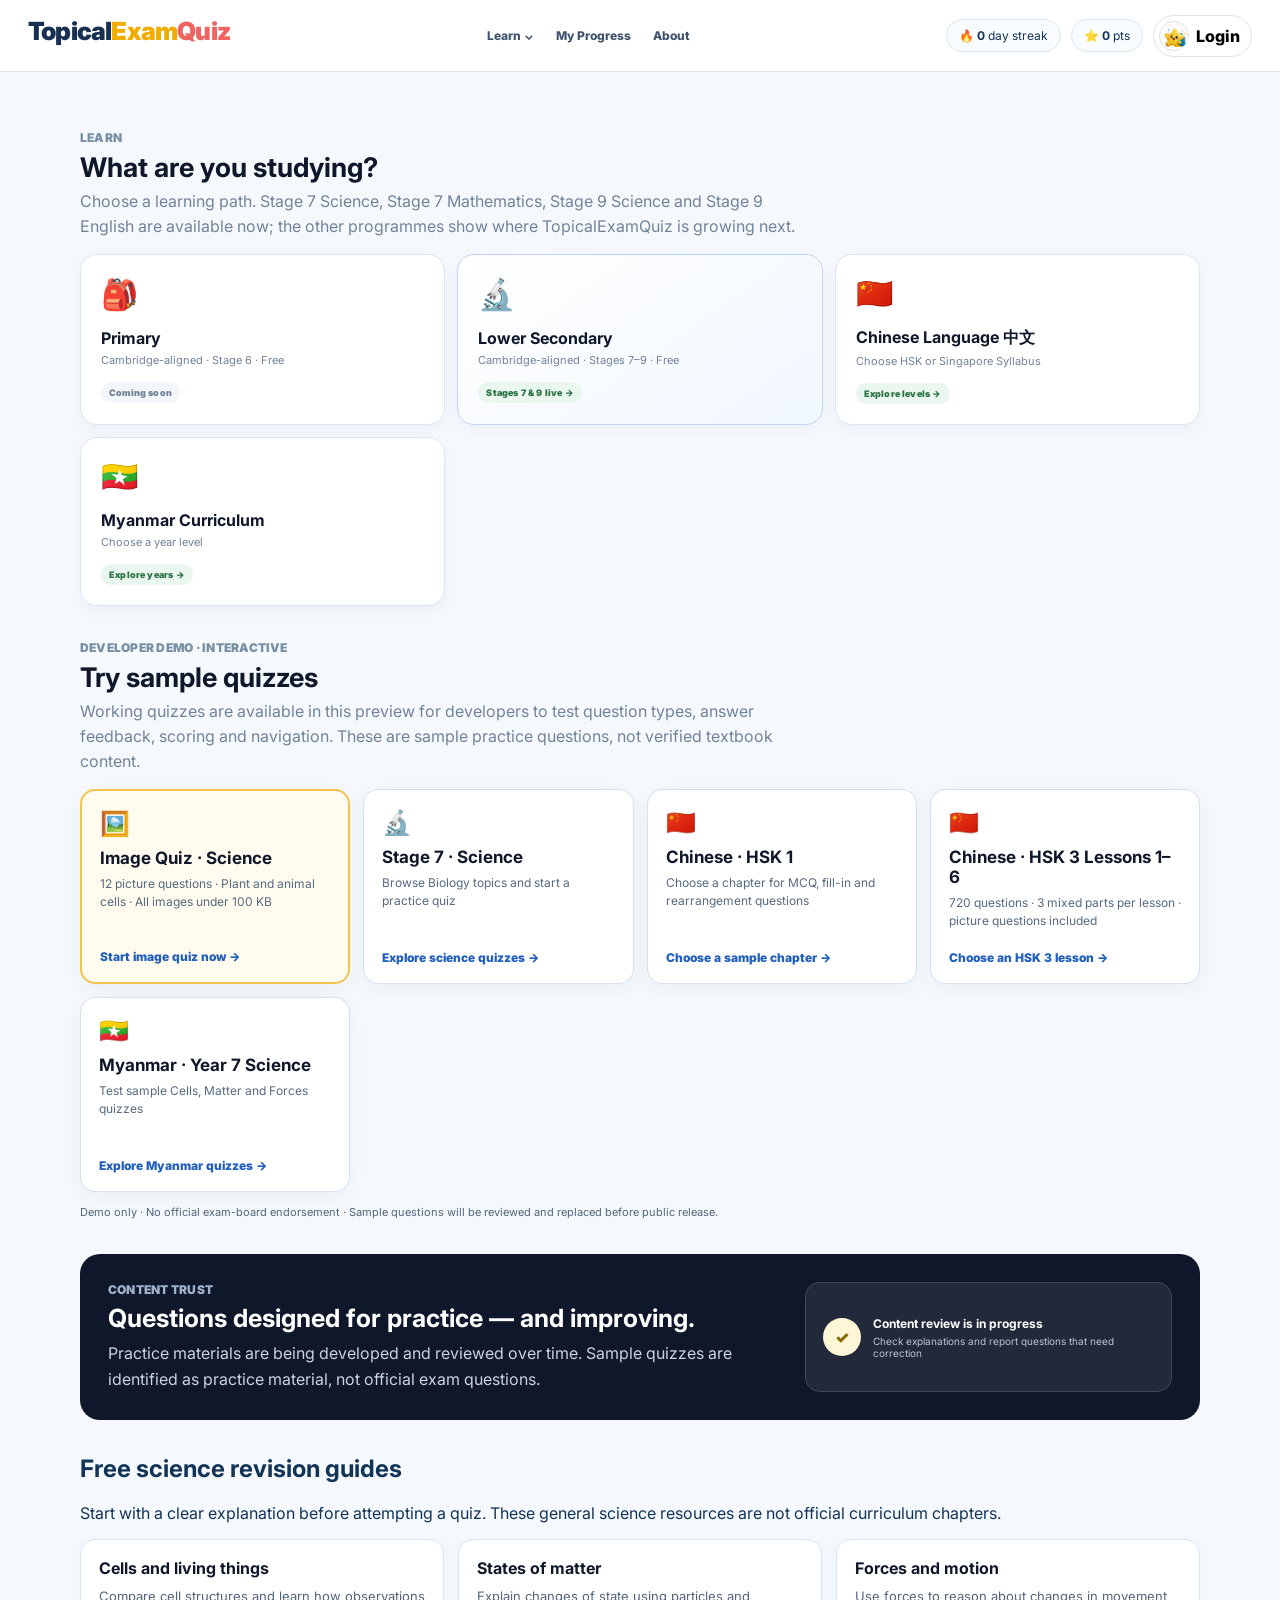
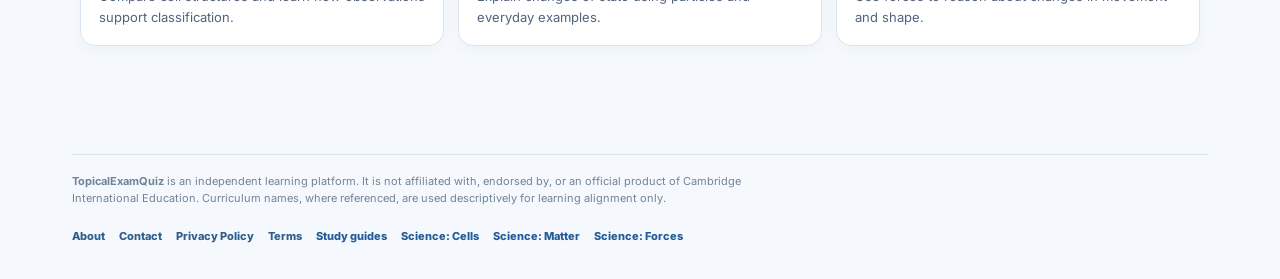
==== commit 7c869edf: "21 Nov" ====
--- a/index.html
+++ b/index.html
@@ -847,12 +847,9 @@
 #englishReading{border:1px solid #cadbd6;border-radius:12px;background:#f4faf7;color:#182f30;margin:1rem 0}
 #englishReading summary{cursor:pointer;padding:.85rem 1rem;font-weight:700}
 #englishPassageTitle{font-weight:500;margin-left:.5em}
-#englishPassages ol{margin:0 1rem 1rem;padding:0;list-style:none;line-height:1.65;font-size:1rem}
-#englishPassages ol li{display:grid;grid-template-columns:2rem 1fr;align-items:baseline;padding:.22rem 0}
-#englishPassages h3{margin:.5rem 1rem;font-size:1rem}
-#englishPassages .passage-credit{margin:0 1rem .5rem;font-size:.875rem;color:#46635c}
-#englishPassages .stanza-break{margin-top:.65rem}
-#englishPassages .line-no{font-variant-numeric:tabular-nums;color:#46635c;font-size:.88em}
+#englishLines{margin:0 1rem 1rem;padding:0;list-style:none;line-height:1.65;font-size:1rem}
+#englishLines li{display:grid;grid-template-columns:2rem 1fr;align-items:baseline;padding:.22rem 0}
+#englishLines .line-no{font-variant-numeric:tabular-nums;color:#46635c;font-size:.88em}
 </style></head>
 <body>
 <header class="top platform-top">
@@ -895,7 +892,7 @@
  <button type="button" class="btn primary continue-learning-button" onclick="continueLearning()">Continue Learning →</button>
 </section>
 <section class="platform-section">
-<div class="platform-section-heading"><div><div class="eyebrow">LEARN</div><h2>What are you studying?</h2><p>Choose a learning path. Science and English practice is available for Stages 7 and 9; the other programmes show where TopicalExamQuiz is growing next.</p></div></div>
+<div class="platform-section-heading"><div><div class="eyebrow">LEARN</div><h2>What are you studying?</h2><p>Choose a learning path. Stage 7 Science, Stage 7 Mathematics, Stage 9 Science and Stage 9 English are available now; the other programmes show where TopicalExamQuiz is growing next.</p></div></div>
 <div class="programme-card-grid">
 <button class="programme-card" onclick="openCambridgeSubjects('Stage 6','Primary')" type="button"><span class="programme-icon">🎒</span><strong>Primary</strong><small>Cambridge-aligned · Stage 6 · Free</small><span class="programme-status soon">Coming soon</span></button>
 <button class="programme-card available" onclick="openProgrammeChooser()" type="button"><span class="programme-icon">🔬</span><strong>Lower Secondary</strong><small>Cambridge-aligned · Stages 7–9 · Free</small><span class="programme-status live">Stages 7 &amp; 9 live →</span></button>
@@ -907,7 +904,6 @@
 <button class="demo-quiz-card image-demo-card" onclick="startImageQuizDemo()" type="button"><span class="demo-quiz-icon">🖼️</span><strong>Image Quiz · Science</strong><small>12 picture questions · Plant and animal cells · All images under 100 KB</small><span class="demo-quiz-action">Start image quiz now →</span></button>
 
 <button class="demo-quiz-card" onclick="startStage7Science();openSubject('Science');openCurriculum('Biology')" type="button"><span class="demo-quiz-icon">🔬</span><strong>Stage 7 · Science</strong><small>Browse Biology topics and start a practice quiz</small><span class="demo-quiz-action">Explore science quizzes →</span></button>
-<button class="demo-quiz-card" onclick="openStage7English()" type="button"><span class="demo-quiz-icon" aria-hidden="true">📖</span><strong>Stage 7 · English</strong><small>Units 1–9 · 2,700 questions with reading inserts</small><span class="demo-quiz-action">Explore English quizzes</span></button>
 <button class="demo-quiz-card" onclick="openHskChapters('HSK 1')" type="button"><span class="demo-quiz-icon">🇨🇳</span><strong>Chinese · HSK 1</strong><small>Choose a chapter for MCQ, fill-in and rearrangement questions</small><span class="demo-quiz-action">Choose a sample chapter →</span></button>
 <button class="demo-quiz-card" onclick="openHskChapters('HSK 3')" type="button"><span class="demo-quiz-icon">🇨🇳</span><strong>Chinese · HSK 3 Lessons 1–6</strong><small>720 questions · 3 mixed parts per lesson · picture questions included</small><span class="demo-quiz-action">Choose an HSK 3 lesson →</span></button>
 <button class="demo-quiz-card" onclick="openMyanmarSubjectMockup('Year 7','Science')" type="button"><span class="demo-quiz-icon">🇲🇲</span><strong>Myanmar · Year 7 Science</strong><small>Test sample Cells, Matter and Forces quizzes</small><span class="demo-quiz-action">Explore Myanmar quizzes →</span></button>
@@ -965,7 +961,7 @@
 <div class="level-intro">
 <div class="eyebrow">CAMBRIDGE-ALIGNED · SCHOOL LEARNING</div>
 <h1>Choose your programme</h1>
-<p>Use stage names so learners can clearly identify the intended curriculum level. Science and English practice is available for Stages 7 and 9.</p>
+<p>Use stage names so learners can clearly identify the intended curriculum level. Stage 7 Science, Stage 7 Mathematics, Stage 9 Science and Stage 9 English are available now.</p>
 </div>
 <div class="level-group">
 <div class="level-group-head"><h2>Primary</h2><span>Stage 6</span></div>
@@ -1113,7 +1109,7 @@
 <button class="back back-left" id="quizBackBtn" onclick="backFromQuiz()" type="button">← Back to topics</button>
 <div class="quiz-card">
 <div class="quiz-head"><div><strong id="quizTitle">Topic quiz</strong><div class="crumb" id="quizCrumb"></div><span class="q-skill-badge" id="qSkillBadge">Knowledge</span></div><strong id="mastery">Mastery 40</strong></div>
-<div class="quiz-body"><div class="qmeta" id="questionNo">QUESTION 1 OF 5</div><div class="quiz-session-progress"><span id="quizSessionProgressBar" style="width:0%"></span></div><div aria-live="polite" class="question-media" id="questionMedia"></div><details id="englishReading" hidden><summary>Read insert · <span id="englishPassageTitle"></span></summary><div id="englishPassages"></div></details><div class="question" id="questionText"></div><div class="answers" id="answers"></div><div class="feedback" id="feedback"></div><div class="quiz-tools"><button type="button" class="report-question-btn" id="reportQuestionButton">⚑ Report this question</button></div><div class="quiz-actions"><button class="btn primary" onclick="nextQuestion()">Next question</button></div></div>
+<div class="quiz-body"><div class="qmeta" id="questionNo">QUESTION 1 OF 5</div><div class="quiz-session-progress"><span id="quizSessionProgressBar" style="width:0%"></span></div><div aria-live="polite" class="question-media" id="questionMedia"></div><details id="englishReading" hidden><summary>Read insert · <span id="englishPassageTitle"></span></summary><ol id="englishLines"></ol></details><div class="question" id="questionText"></div><div class="answers" id="answers"></div><div class="feedback" id="feedback"></div><div class="quiz-tools"><button type="button" class="report-question-btn" id="reportQuestionButton">⚑ Report this question</button></div><div class="quiz-actions"><button class="btn primary" onclick="nextQuestion()">Next question</button></div></div>
 </div>
 <div class="note">
 
@@ -1312,9 +1308,9 @@
 <script src="hsk3-lesson1-questions.js"></script>
 <script src="hsk3-lessons2-6-questions.js"></script>
 <script src="stage7-science-questions.js"></script>
+<script src="stage7-mathematics-unit1-questions.js"></script>
 <script src="stage9-science-unit1-questions.js"></script>
 <script src="stage9-english-unit1-questions.js"></script>
-<script src="stage7-english-questions.js"></script>
 <script>
 function closeAnyModal(){
   document.querySelectorAll('.modal.show').forEach(function(modal){
@@ -1494,7 +1490,7 @@
   const back=document.getElementById('subjectChooserBack');
   if(title)title.textContent=`${level} — Choose a subject`;
   if(eyebrow)eyebrow.textContent='CAMBRIDGE-ALIGNED · FREE';
-  const liveSubjects=level==='Stage 9'?['Science','English']:level==='Stage 7'?['Science','English']:[];
+  const liveSubjects=level==='Stage 9'?['Science','English']:level==='Stage 7'?['Science','Mathematics']:[];
   if(desc)desc.textContent=liveSubjects.length?'Available now: '+liveSubjects.join(' and ')+'.':'Choose a subject to see its availability.';
   if(price)price.style.display='none';
   if(back){back.textContent='← Back to programmes';back.setAttribute('onclick',"openProgrammeChooser()")}
@@ -1508,7 +1504,7 @@
       return `<button type="button" class="subject-choice-card myanmar-open" onclick="openMyanmarSubjectMockup('${options.level}','${subject}')"><strong>${subject}</strong><small>Sample quizzes + upcoming premium topics</small><span class="status">OPEN MOCKUP</span></button>`;
     }
     const live=options.liveSubjects?.includes(subject);
-    const action=live?(options.level==='Stage 9'?`openStage9Subject('${subject}')`:subject==='English'?'openStage7English()':'startSelectedStage7Science()'):`showSubjectComingSoon('${options.programme}','${options.level}','${subject}')`;
+    const action=live?(options.level==='Stage 9'?`openStage9Subject('${subject}')`:subject==='Mathematics'?'startSelectedStage7Maths()':'startSelectedStage7Science()'):`showSubjectComingSoon('${options.programme}','${options.level}','${subject}')`;
     return `<button type="button" class="subject-choice-card ${live?'live':''}" onclick="${action}"><strong>${subject}</strong><small>${live?'Question bank available now':'Question bank coming soon'}</small><span class="status">${live?'AVAILABLE NOW':'COMING SOON'}</span></button>`;
   }).join('');
   showView('programmeSubjectView');
@@ -1785,8 +1781,31 @@
   if(id==='homeView'||id==='profileView'||id==='reviewView')setTimeout(renderDashboard,0);
   window.scrollTo({top:0,behavior:'smooth'});
 }
-function getSubjectCategories(subject){return subject==='Science'?stage7ScienceCategories:[]}
-function getSubjectCurriculum(subject){return subject==='Science'?stage7ScienceCurriculum:{}}
+
+// Stage 7 Mathematics, Unit 1 — original TEQ question bank (540 questions).
+const stage7MathsQuestions=window.STAGE7_MATHS_UNIT1_QUESTIONS||{};
+const stage7MathsCategories=[['➕','Number','Unit 1 · Integers · 540 practice questions']];
+const stage7MathsCurriculum={Number:[{unit:'Unit 1',title:'Integers',items:[
+ ['1.1','Adding and subtracting integers','stage7|mathematics|unit1|1.1'],
+ ['1.2','Multiplying and dividing integers','stage7|mathematics|unit1|1.2'],
+ ['1.3','Lowest common multiples','stage7|mathematics|unit1|1.3'],
+ ['1.4','Highest common factors','stage7|mathematics|unit1|1.4'],
+ ['1.5','Tests for divisibility','stage7|mathematics|unit1|1.5'],
+ ['1.6','Square roots and cube roots','stage7|mathematics|unit1|1.6']
+]}]};
+function startSelectedStage7Maths(){
+ currentProgrammeKey='stage7'; currentLevel='Stage 7';currentProgram='Lower Secondary';currentSubject='Mathematics';currentCategory='Number';currentChapterId='';quizOverride=null;quizMode='topic';
+ openSubject('Mathematics');
+}
+function openStage7MathsTopic(code,name,key){
+ currentProgrammeKey='stage7';currentLevel='Stage 7';currentProgram='Lower Secondary';currentSubject='Mathematics';currentCategory='Number';currentChapterId='';
+ currentCode=code;currentTopic=name;currentTopicKey=key;
+ currentPartBaseCode=code;currentPartBaseTopic=name;
+ openMixedPracticeParts(stage7MathsQuestions[key]||[],'stage7-maths',false);
+}
+
+function getSubjectCategories(subject){return subject==='Science'?stage7ScienceCategories:subject==='Mathematics'?stage7MathsCategories:[]}
+function getSubjectCurriculum(subject){return subject==='Science'?stage7ScienceCurriculum:subject==='Mathematics'?stage7MathsCurriculum:{}}
 function sectionLabel(code){return 'Unit '+code}
 function stage9Bank(subject){
  return subject==='English'?window.STAGE9_ENGLISH:{
@@ -1794,22 +1813,16 @@
  };
 }
 function openStage9Subject(subject){
- openCambridgeBank('Stage 9',subject,stage9Bank(subject),1,subject==='English'?'English · Unit 1':'Science · Units 1–9',openStage9Topic);
-}
-function openStage7English(selectedUnit=1){
- openCambridgeBank('Stage 7','English',window.STAGE7_ENGLISH,1,'English · Units 1–9',openStage7EnglishTopic,selectedUnit);
-}
-function openCambridgeBank(level,subject,bank,firstUnit,section,openTopic,selectedUnit=null){
- currentProgrammeKey=level==='Stage 9'?'stage9':'stage7';currentLevel=level;currentProgram='Lower Secondary';currentSubject=subject;currentCategory=subject==='English'?(bank.units[(selectedUnit ?? firstUnit)-firstUnit]||bank.units[0]):'Biology';currentChapterId='';quizOverride=null;quizMode='topic';
- document.getElementById('backToSubjectBtn').textContent=`← Back to ${level} subjects`;
- document.getElementById('curriculumTitle').textContent=`${level} ${subject} — Choose a topic`;
- document.getElementById('curriculumSection').textContent=section;
+ currentProgrammeKey='stage9';currentLevel='Stage 9';currentProgram='Lower Secondary';currentSubject=subject;currentCategory=subject==='English'?'Going underground':'Biology';currentChapterId='';quizOverride=null;quizMode='topic';
+ const bank=stage9Bank(subject);
+ document.getElementById('backToSubjectBtn').textContent='← Back to Stage 9 subjects';
+ document.getElementById('curriculumTitle').textContent=`Stage 9 ${subject} — Choose a topic`;
+ document.getElementById('curriculumSection').textContent=subject==='English'?'English · Unit 1':'Science · Units 1–9';
  const box=document.getElementById('unitList');box.innerHTML='';
  bank.units.forEach((title,i)=>{
-  const unitNumber=firstUnit+i;
   const unit=document.createElement('div');unit.className='unit';
-  const head=document.createElement('button');head.type='button';head.className='unit-head';head.innerHTML=`<span class="unit-title"><span>Unit ${unitNumber}</span><span>${escapeHtml(title)}</span></span><span>⌃</span>`; unit.appendChild(head);
-  {const body=document.createElement('div');body.className='unit-body';Object.entries(bank.topics).filter(([key,[code]])=>Number(code.split('.')[0])===unitNumber).forEach(([key,[code,name]])=>{const b=document.createElement('button');b.type='button';b.className='lesson';b.innerHTML=`<span class="lesson-label"><span class="num">${code.includes('.')?code:sectionLabel(code)}</span><span>${escapeHtml(name)} · ${bank.questions[key].length} questions</span></span><span class="arrow">›</span>`;b.onclick=()=>openTopic(code,name,key,subject);body.appendChild(b);
+  const head=document.createElement('button');head.type='button';head.className='unit-head';head.innerHTML=`<span class="unit-title"><span>Unit ${i+1}</span><span>${escapeHtml(title)}</span></span><span>⌃</span>`; unit.appendChild(head);
+  {const body=document.createElement('div');body.className='unit-body';Object.entries(bank.topics).filter(([key,[code]])=>Number(code.split('.')[0])===i+1).forEach(([key,[code,name]])=>{const b=document.createElement('button');b.type='button';b.className='lesson';b.innerHTML=`<span class="lesson-label"><span class="num">${code.includes('.')?code:sectionLabel(code)}</span><span>${escapeHtml(name)} · ${bank.questions[key].length} questions</span></span><span class="arrow">›</span>`;b.onclick=()=>openStage9Topic(code,name,key,subject);body.appendChild(b);
     if(subject==='English' && key==='stage9|english|unit1|checkpoint'){
       const shortcut=document.createElement('button');
       shortcut.type='button';shortcut.className='lesson';
@@ -1817,15 +1830,7 @@
       shortcut.onclick=openSpareKey;
       body.appendChild(shortcut);
     }
-  });
-    unit.appendChild(body);
-    unit.classList.toggle('collapsed', selectedUnit!==null && unitNumber!==selectedUnit);
-    head.setAttribute('aria-expanded', String(!unit.classList.contains('collapsed')));
-    head.onclick=()=>{
-      const collapsed=unit.classList.toggle('collapsed');
-      head.setAttribute('aria-expanded', String(!collapsed));
-    };
-  }box.appendChild(unit);
+  });unit.appendChild(body);head.onclick=()=>unit.classList.toggle('collapsed');}box.appendChild(unit);
  });showView('curriculumView');
 }
 function openStage9Topic(code,name,key,subject='Science'){
@@ -1833,13 +1838,6 @@
  if(!questions?.length)return;
  currentProgrammeKey='stage9';currentLevel='Stage 9';currentProgram='Lower Secondary';currentSubject=subject;currentCategory=questions[0]._meta.category;currentChapterId=String(code).split('.')[0];currentCode=code;currentTopic=name;currentTopicKey=key;
  openMixedPracticeParts(questions,'stage9',false);
-}
-function openStage7EnglishTopic(code,name,key){
- const questions=window.STAGE7_ENGLISH.questions[key];
- if(!questions?.length)return;
- currentProgrammeKey='stage7';currentLevel='Stage 7';currentProgram='Lower Secondary';currentSubject='English';
- currentCategory=questions[0]._meta.category;currentChapterId=questions[0]._meta.chapterId;currentCode=code;currentTopic=name;currentTopicKey=key;
- openMixedPracticeParts(questions,'stage7-english',false);
 }
 function openSubject(subject){
   const subjectCategories=getSubjectCategories(subject);
@@ -1862,7 +1860,7 @@
   });
   showView('subjectView');
 }
-function backToSubject(){if(currentLevel==='Stage 9'||(currentLevel==='Stage 7'&&currentSubject==='English')){openCambridgeSubjects(currentLevel,'Lower Secondary');return}openSubject(currentSubject)}
+function backToSubject(){if(currentLevel==='Stage 9'){openCambridgeSubjects('Stage 9','Lower Secondary');return}openSubject(currentSubject)}
 function openCurriculum(category){
   currentCategory=category;
   const subjectData=getSubjectCurriculum(currentSubject);
@@ -1889,7 +1887,7 @@
       lesson.type='button';
       lesson.className='lesson';
       const stat=getTopicStat(key||name); const pct=stat.attempts?Math.round(stat.correct/stat.attempts*100):null; lesson.innerHTML=`<span class="lesson-label"><span class="num">${code}</span><span>${name}${pct===null?'':`<span class="photo-topic-badge">${pct}% mastered</span>`}</span></span><span class="arrow">›</span>`;
-      const goLesson=()=>currentLevel==='Stage 7'&&currentSubject==='Science'&&stage7ScienceQuestions[key]?openTopicParts(code,name,key):startQuiz(code,name,key);
+      const goLesson=()=>currentLevel==='Stage 7'&&currentSubject==='Mathematics'&&stage7MathsQuestions[key]?openStage7MathsTopic(code,name,key):currentLevel==='Stage 7'&&currentSubject==='Science'&&stage7ScienceQuestions[key]?openTopicParts(code,name,key):startQuiz(code,name,key);
       lesson.addEventListener('click',goLesson);
       lesson.addEventListener('touchend',(e)=>{e.preventDefault();goLesson()},{passive:false});
       body.appendChild(lesson);
@@ -1917,7 +1915,6 @@
   }
   if(currentProgram==='Myanmar Curriculum'){returnToMyanmarTopicList();return}
   if(currentLevel==='Stage 9'){openStage9Subject(currentSubject);return}
-  if(currentLevel==='Stage 7'&&currentSubject==='English'){openStage7English();return}
   if(currentChapterId){quizOverride=null;quizMode='topic';openChapterFromSkillMap(encodeURIComponent(currentChapterId));return}
   if(quizMode!=='topic'){quizOverride=null;quizMode='topic';showView('homeView');return}
   openCurriculum(currentCategory);
@@ -2031,7 +2028,7 @@
 function loadContinueLearning(){
  try{
   const v=JSON.parse(localStorage.getItem(continueLearningKey)||'null');
-  return v&&v.version===1&&typeof v.key==='string'&&v.key.length<300&&['stage7','stage7-english','stage9','hsk-chapters','myanmar','chinese-levels'].includes(v.back)?v:null;
+  return v&&v.version===1&&typeof v.key==='string'&&v.key.length<300&&['stage7','stage9','hsk-chapters','myanmar','chinese-levels'].includes(v.back)?v:null;
  }catch(e){return null}
 }
 function writeContinueLearning(v){
@@ -2097,7 +2094,7 @@
  if(title)title.textContent=(v.level||'Learning')+' · '+(v.subject||'')+' · '+(v.topic||'');
  if(detail){
   const isPart=Number.isInteger(v.part)&&v.part>0;
-  const partLabel=isPart?practiceLabel(v.part,v.back):(usesPracticeDifficulty(v.back)?'All three difficulty levels completed':'All three Parts completed')+' — revisit your lesson or try Review';
+  const partLabel=isPart?practiceLabel(v.part,v.back==='stage9'):(v.back==='stage9'?'All three difficulty levels completed':'All three Parts completed')+' — revisit your lesson or try Review';
   const progress=v.session&&v.session.total>0?' · Question '+Math.min(v.session.total,Math.max(1,(v.session.answers||[]).length+1))+'/'+v.session.total:'';
   detail.textContent=partLabel+progress+' · Continue without selecting your curriculum and grade again.';
  }
@@ -2113,9 +2110,6 @@
  }else if(saved.back==='stage9'){
   if(!stage9Bank(saved.subject).questions[saved.key]){goToTopicalExamQuizHome();return}
   openStage9Topic(saved.code,saved.topic,saved.key,saved.subject);
- }else if(saved.back==='stage7-english'){
-  if(!window.STAGE7_ENGLISH.questions[saved.key]){goToTopicalExamQuizHome();return}
-  openStage7EnglishTopic(saved.code,saved.topic,saved.key);
  }else if(saved.back==='stage7'){
   if(!stage7ScienceQuestions[saved.key]){goToTopicalExamQuizHome();return}
   currentProgram='Lower Secondary';currentLevel='Stage 7';currentSubject='Science';currentCategory=saved.category||'Biology';
@@ -2182,11 +2176,8 @@
  const sizes=stage7Layout?[Math.min(20,n),Math.min(20,Math.max(0,n-20)),Math.max(0,n-40)]:[0,1,2].map(i=>base+(i<extras?1:0));
  let offset=0;return sizes.map(size=>{const part=interleaved.slice(offset,offset+size);offset+=size;return part});
 }
-function usesPracticeDifficulty(backType=currentPracticeBack){
- return backType==='stage9'||backType==='stage7-english';
-}
 function openMixedPracticeParts(pool,backType,isSample){
- currentPracticePool=(pool||[]).map(q=>({...q}));currentPracticeParts=usesPracticeDifficulty(backType)?[1,2,3].map(p=>currentPracticePool.filter(q=>q.chapterPart===p).sort((a,b)=>a.position-b.position)):mixQuestionsIntoThreeParts(currentPracticePool,backType==='stage7');
+ currentPracticePool=(pool||[]).map(q=>({...q}));currentPracticeParts=['stage9','stage7-maths'].includes(backType)?[1,2,3].map(p=>currentPracticePool.filter(q=>q.chapterPart===p).sort((a,b)=>a.position-b.position)):mixQuestionsIntoThreeParts(currentPracticePool,backType==='stage7');
  currentPracticeKey=currentTopicKey;currentPracticeBack=backType;currentPracticeSample=!!isSample;
  currentPartNumber=0;currentPartTopicKey='';currentPartBaseCode=currentCode;currentPartBaseTopic=currentTopic;
  quizOverride=null;quizMode='topic';renderTopicParts();showView('topicPartsView');
@@ -2200,7 +2191,6 @@
 }
 function backFromTopicParts(){
  if(currentPracticeBack==='stage9'){openStage9Subject(currentSubject);return}
- if(currentPracticeBack==='stage7-english'){openStage7English(Number(currentChapterId)||1);return}
  if(currentPracticeBack==='hsk-chapters'){openHskChapters(chineseSelectedLevel);return}
  if(currentPracticeBack==='chinese-levels'){openChineseLevels(chinesePath);return}
  if(currentPracticeBack==='myanmar'){openMyanmarSubjectMockup(currentLevel,currentSubject);return}
@@ -2213,7 +2203,7 @@
  if(stage9Questions)return stage9Questions.filter(q=>q.chapterPart===part);
  return mixQuestionsIntoThreeParts(stage7ScienceQuestions[topicKey]||[],true)[part-1]||[];
 }
-function practiceLabel(part,backType){return usesPracticeDifficulty(backType)?(['Easy','Medium','Difficult'][part-1]||'Difficulty'):'Part '+part;}
+function practiceLabel(part,stage9=currentPracticeBack==='stage9'){return stage9?(['Easy','Medium','Difficult'][part-1]||'Difficulty'):'Part '+part;}
 function renderTopicParts(){
  const key=currentTopicKey,base=key===currentPracticeKey?currentPracticePool:(stage7ScienceQuestions[key]||[]);
  const meta=currentPracticeBack==='stage7'?allStage7Topics().find(t=>t.key===key):null;
@@ -2224,12 +2214,12 @@
  const bar=document.getElementById('topicPartProgressBar'),list=document.getElementById('topicPartsList');
  const back=document.getElementById('topicPartsBackBtn'),progressLabel=document.getElementById('topicProgressLabel');
  if(back)back.textContent=currentPracticeBack==='myanmar'?'← Back to topics':currentPracticeBack==='hsk-chapters'?'← Back to HSK lessons':currentPracticeBack==='chinese-levels'?'← Back to Chinese levels':'← Back to chapter';
- if(progressLabel)progressLabel.textContent=['stage7','stage7-english','stage9'].includes(currentPracticeBack)?'Subtopic progress':currentPracticeBack==='myanmar'?'Topic progress':'Lesson progress';
+ if(progressLabel)progressLabel.textContent=['stage7','stage9'].includes(currentPracticeBack)?'Subtopic progress':currentPracticeBack==='myanmar'?'Topic progress':'Lesson progress';
  if(title)title.textContent=currentPartBaseTopic||currentTopic;
- if(eye)eye.textContent=usesPracticeDifficulty()?`${currentLevel.toUpperCase()} · UNIT ${currentChapterId} · TOPIC ${currentPartBaseCode||currentCode}`:currentPracticeBack==='stage7'?`CHAPTER ${meta?meta.chapterId:(currentChapterId||'')} · TOPIC ${currentPartBaseCode||currentCode}`:
+ if(eye)eye.textContent=currentPracticeBack==='stage9'?`STAGE 9 · UNIT ${currentChapterId} · TOPIC ${currentPartBaseCode||currentCode}`:['stage7','stage7-maths'].includes(currentPracticeBack)?`CHAPTER ${meta?meta.chapterId:(currentChapterId||'1')} · TOPIC ${currentPartBaseCode||currentCode}`:
   currentPracticeBack==='myanmar'?`MYANMAR CURRICULUM · ${currentLevel} · ${currentSubject}`:
   `CHINESE LANGUAGE · ${currentLevel} · ${currentPartBaseCode||currentCode}`;
- if(desc)desc.textContent=usesPracticeDifficulty()?'Select Easy, Medium or Difficult. Each level mixes question formats according to your learning needs.':currentPracticeSample?
+ if(desc)desc.textContent=currentPracticeBack==='stage9'?'Select Easy, Medium or Difficult. Each level mixes question formats according to your learning needs.':currentPracticeSample?
   'Sample question bank: practise in three short sessions with mixed question types. More lesson-specific questions are being prepared.':
   'Complete this lesson in three shorter practice sessions. Question types are mixed within each part.';
  if(txt)txt.textContent=`${completed} / ${total} questions completed`;
@@ -2239,7 +2229,7 @@
    const st=getPartStatus(key,part),done=donePart(part);
    const label=qs.length?`Questions ${from}–${offset}`:'Questions being prepared';
    const status=done?`✓ Completed · ${st.correct}/${st.total}`:(qs.length?`${qs.length} questions`:'Coming soon');
-   return `<button type="button" class="topic-part-card" onclick="startTopicPart(${part})" ${qs.length?'':'disabled'}><span><strong>${practiceLabel(part)}</strong><small>${usesPracticeDifficulty()?['Basic knowledge and understanding','Application and interpretation','Checkpoint-style challenges'][part-1]:label}</small></span><span class="topic-part-status ${done?'done':''}">${status} ›</span></button>`;
+   return `<button type="button" class="topic-part-card" onclick="startTopicPart(${part})" ${qs.length?'':'disabled'}><span><strong>${practiceLabel(part)}</strong><small>${currentPracticeBack==='stage9'?['Basic knowledge and understanding','Application and interpretation','Checkpoint-style challenges'][part-1]:label}</small></span><span class="topic-part-status ${done?'done':''}">${status} ›</span></button>`;
  }).join('')}
  const demo=document.getElementById('imageQuizTopicEntry');
  if(demo)demo.style.display=currentPracticeBack==='stage7'&&currentCode==='1.1'?'flex':'none';
@@ -2247,13 +2237,13 @@
  const label=document.getElementById('topicReviewTitle'),sub=document.getElementById('topicReviewDescription');
  const unlocked=total>0&&[1,2,3].every(donePart);
  if(label)label.textContent=`Review ${currentPartBaseTopic||currentTopic}`;
- if(sub)sub.textContent=usesPracticeDifficulty()?'Mixed practice from all three difficulty levels.':'Mixed practice from all three parts.';
- if(btn){btn.disabled=!unlocked;btn.textContent=unlocked?'Review lesson':usesPracticeDifficulty()?'Complete all difficulty levels':'Complete Parts 1–3';btn.onclick=startTopicReview}
+ if(sub)sub.textContent=currentPracticeBack==='stage9'?'Mixed practice from all three difficulty levels.':'Mixed practice from all three parts.';
+ if(btn){btn.disabled=!unlocked;btn.textContent=unlocked?'Review lesson':currentPracticeBack==='stage9'?'Complete all difficulty levels':'Complete Parts 1–3';btn.onclick=startTopicReview}
  if(card)card.classList.toggle('locked',!unlocked);
 }
 function startTopicPart(part){
  const key=currentTopicKey,qs=topicPartQuestions(key,part);
- if(!qs.length){alert(usesPracticeDifficulty()?'Questions for this difficulty level are being prepared.':'Questions for this part are being prepared.');return}
+ if(!qs.length){alert(currentPracticeBack==='stage9'?'Questions for this difficulty level are being prepared.':'Questions for this part are being prepared.');return}
  currentPartNumber=part;currentPartTopicKey=key;
  currentCode=currentPartBaseCode||currentCode;currentTopic=currentPartBaseTopic||currentTopic;
  quizMode='part';quizOverride=qs.map(q=>({...q}));resetQuizSession();
@@ -2262,7 +2252,7 @@
 function startTopicReview(){
  const key=currentTopicKey,parts=[1,2,3].map(part=>topicPartQuestions(key,part));
  const unlocked=parts.every((qs,i)=>{const st=getPartStatus(key,i+1);return qs.length>0&&!!(st&&st.completed&&st.total===qs.length)});
- if(!unlocked){alert(usesPracticeDifficulty()?'Complete Easy, Medium and Difficult first.':'Complete Parts 1, 2 and 3 first.');return}
+ if(!unlocked){alert(currentPracticeBack==='stage9'?'Complete Easy, Medium and Difficult first.':'Complete Parts 1, 2 and 3 first.');return}
  const pool=parts.flat();if(!pool.length)return;
  currentPartNumber=0;currentPartTopicKey=key;currentCode=currentPartBaseCode||currentCode;
  currentTopic=currentPartBaseTopic||currentTopic;quizMode='topic-review';
@@ -2280,52 +2270,32 @@
   return passage && question._meta?.key==='stage9|english|unit1|checkpoint' ? passage.title+'\n'+passage.lines.join(' ')+'\n\n'+question.q : question.q;
 }
 function renderEnglishPassage(question){
- const panel=document.getElementById('englishReading');
- const ids=question.passageIds || (question.passageId?[question.passageId]:[]);
- const bank=question.passageIds?window.STAGE7_ENGLISH:window.STAGE9_ENGLISH;
- const passages=ids.map(id=>bank.passages[id]).filter(Boolean);
- const signature=ids.join('|');
- panel.hidden=!passages.length;
- if(!passages.length){panel.open=false;delete panel.dataset.passage;return}
- if(panel.dataset.passage===signature)return;
- panel.dataset.passage=signature;
- panel.open=Boolean(question.passageIds);
- document.getElementById('englishPassageTitle').textContent=passages.map(p=>p.title).join(' / ');
- const groups=passages.map(passage=>{
-  const section=document.createElement('section'),list=document.createElement('ol');
-  if(passages.length>1){
-   const title=document.createElement('h3');
-   title.textContent=passage.title;
-   section.append(title);
-  }
-  if(passage.credit){
-   const credit=document.createElement('p');
-   credit.className='passage-credit';
-   credit.textContent=passage.credit;
-   section.append(credit);
-  }
-  passage.lines.forEach((text,i)=>{
-   const row=document.createElement('li'),number=document.createElement('span'),words=document.createElement('span');
-   if(passage.stanzaBreaks?.includes(i))row.className='stanza-break';
-   number.className='line-no';
-   number.setAttribute('aria-label','Line '+(i+1));
-   number.textContent=i+1;
-   words.textContent=text;
-   row.append(number,words);
-   list.append(row);
+  const panel=document.getElementById('englishReading');
+  const passage=passageFor(question);
+  panel.hidden=!passage;
+  if(!passage){panel.open=false;delete panel.dataset.passage;return;}
+  if(panel.dataset.passage===question.passageId)return;
+  panel.dataset.passage=question.passageId;
+  panel.open=false;
+  document.getElementById('englishPassageTitle').textContent=passage.title;
+  const lines=passage.lines.map((text,i)=>{
+    const row=document.createElement('li'),number=document.createElement('span'),words=document.createElement('span');
+    number.className='line-no';
+    number.setAttribute('aria-label','Line '+(i+1));
+    number.textContent=i+1;
+    words.textContent=text;
+    row.append(number,words);
+    return row;
   });
-  section.append(list);
-  return section;
- });
- document.getElementById('englishPassages').replaceChildren(...groups);
+  document.getElementById('englishLines').replaceChildren(...lines);
 }
 function renderQuestion(){
   answered=false;
   const qs=getQs(),x=qs[qIndex];
-  document.getElementById('quizTitle').textContent=currentTopic+(quizMode==='part'?` · ${practiceLabel(currentPartNumber)}`:quizMode==='topic-review'?' · Topic Review':'');
+  document.getElementById('quizTitle').textContent=currentTopic+(quizMode==='part'?` · ${practiceLabel(currentPartNumber,currentLevel==='Stage 9')}`:quizMode==='topic-review'?' · Topic Review':'');
   const meta=getQuestionMeta(x);
-  document.getElementById('quizCrumb').textContent=currentSubject==='Chinese Language'?`${chinesePath==='HSK'?'HSK':'Singapore Syllabus'} · ${currentLevel} · ${activeHskChapter!==null&&chinesePath==='HSK'?currentCode:'Mixed Practice'}`:(quizMode==='topic'||quizMode==='part'||quizMode==='topic-review')?`${currentSubject} · ${currentCategory} · ${currentCode}${quizMode==='part'?` · ${practiceLabel(currentPartNumber)}`:quizMode==='topic-review'?' · Topic Review':''}`:`${meta.category} · ${meta.topic}`;
-  const skill=currentSubject==='English'&&currentLevel==='Stage 7'?(x.type==='fill'?'Fill in the Blank':x.type==='rearrange'?'Rearrangement':'Multiple Choice'):currentSubject==='Chinese Language'?(x.photoQuiz?'Picture Question':x.type==='fill'?'Fill in the Blank':x.type==='rearrange'?'Sentence Rearrangement':'Multiple Choice'):classifyQuestionSkill(x); const skillBadge=document.getElementById('qSkillBadge'); if(skillBadge)skillBadge.textContent=skill;
+  document.getElementById('quizCrumb').textContent=currentSubject==='Chinese Language'?`${chinesePath==='HSK'?'HSK':'Singapore Syllabus'} · ${currentLevel} · ${activeHskChapter!==null&&chinesePath==='HSK'?currentCode:'Mixed Practice'}`:(quizMode==='topic'||quizMode==='part'||quizMode==='topic-review')?`${currentSubject} · ${currentCategory} · ${currentCode}${quizMode==='part'?` · ${practiceLabel(currentPartNumber,currentLevel==='Stage 9')}`:quizMode==='topic-review'?' · Topic Review':''}`:`${meta.category} · ${meta.topic}`;
+  const skill=currentSubject==='Chinese Language'?(x.photoQuiz?'Picture Question':x.type==='fill'?'Fill in the Blank':x.type==='rearrange'?'Sentence Rearrangement':'Multiple Choice'):classifyQuestionSkill(x); const skillBadge=document.getElementById('qSkillBadge'); if(skillBadge)skillBadge.textContent=skill;
   document.getElementById('mastery').textContent='Mastery '+mastery;
   document.getElementById('questionNo').textContent=(x.photoQuiz?'PHOTO QUESTION • ':'')+`QUESTION ${qIndex+1} OF ${qs.length}`;const qp=document.getElementById('quizSessionProgressBar');if(qp)qp.style.width=Math.round(((qIndex+1)/Math.max(1,qs.length))*100)+'%';
   renderQuestionPhoto(x);
@@ -2334,7 +2304,7 @@
   renderEnglishPassage(x);
   questionText.textContent=x.q;
   const quizBack=document.getElementById('quizBackBtn');
-  if(quizBack)quizBack.textContent=(quizMode==='part'||quizMode==='topic-review')?(usesPracticeDifficulty()?'← Back to difficulty levels':'← Back to Parts 1–3'):currentProgram==='Myanmar Curriculum'?'← Back to Myanmar topics':currentSubject==='Chinese Language'?`← Back to ${chinesePath==='HSK'&&activeHskChapter!==null?'HSK chapters':chinesePath==='HSK'?'HSK levels':'Singapore levels'}`:'← Back to topics';
+  if(quizBack)quizBack.textContent=(quizMode==='part'||quizMode==='topic-review')?(currentLevel==='Stage 9'?'← Back to difficulty levels':'← Back to Parts 1–3'):currentProgram==='Myanmar Curriculum'?'← Back to Myanmar topics':currentSubject==='Chinese Language'?`← Back to ${chinesePath==='HSK'&&activeHskChapter!==null?'HSK chapters':chinesePath==='HSK'?'HSK levels':'Singapore levels'}`:'← Back to topics';
   const ans=document.getElementById('answers');
   ans.innerHTML='';
   if(x.type==='fill'){
@@ -2370,13 +2340,11 @@
 function renderRearrangeQuestion(x,ans){
   rearrangeSelected=[];
   const words=(x.words||[]).map((word,index)=>({word,index}));
-  const english=x._meta?.subject==='English';
-  const orderHint=english?'Tap the items above in the correct order.':'Tap the words above in the correct order.';
   ans.innerHTML=`<div class="rearrange-wrap">
-    <div class="rearrange-label">${english?'ITEMS TO ORDER':'WORDS TO USE'}</div>
+    <div class="rearrange-label">WORDS TO USE</div>
     <div class="rearrange-bank" id="rearrangeBank"></div>
-    <div class="rearrange-label">${english?'YOUR ORDER':'YOUR SENTENCE'}</div>
-    <div class="rearrange-answer" id="rearrangeAnswer"><span class="rearrange-placeholder">${orderHint}</span></div>
+    <div class="rearrange-label">YOUR SENTENCE</div>
+    <div class="rearrange-answer" id="rearrangeAnswer"><span class="rearrange-placeholder">Tap the words above in the correct order.</span></div>
     <div class="rearrange-actions">
       <button type="button" class="btn" onclick="resetRearrange()">Reset</button>
       <button type="button" class="btn primary rearrange-check-btn" onclick="checkRearrangeAnswer()">Check answer</button>
@@ -2399,7 +2367,7 @@
 function refreshRearrangeAnswer(){
   const box=document.getElementById('rearrangeAnswer');if(!box)return;
   box.innerHTML='';
-  if(!rearrangeSelected.length){box.innerHTML='<span class="rearrange-placeholder">'+(getQs()[qIndex]._meta?.subject==='English'?'Tap the items above in the correct order.':'Tap the words above in the correct order.')+'</span>';return}
+  if(!rearrangeSelected.length){box.innerHTML='<span class="rearrange-placeholder">Tap the words above in the correct order.</span>';return}
   rearrangeSelected.forEach((item,pos)=>{
     const b=document.createElement('button');b.type='button';b.className='rearrange-word';b.textContent=item.word;
     b.title='Tap to return this word';b.onclick=()=>removeRearrangeWord(pos);box.appendChild(b);
@@ -2430,14 +2398,14 @@
   document.querySelectorAll('#rearrangeBank .rearrange-word,#rearrangeAnswer .rearrange-word,.rearrange-actions .btn').forEach(b=>b.disabled=true);
   const box=document.getElementById('rearrangeAnswer'),f=document.getElementById('feedback');
   if(box)box.classList.add(isCorrect?'rearrange-correct':'rearrange-wrong');
-  const correctSentence=escapeHtml(expected.join(x._meta?.subject==='English'||currentLevel==='Stage 9'?' → ':''));
+  const correctSentence=expected.join(currentLevel==='Stage 9'?' → ':'');
   const translation=x.translation?`<div class="rearrange-translation">${x.translation}</div>`:'';
   if(isCorrect){
     correctCount++;mastery=Math.min(100,mastery+8);f.className='feedback show good';
     f.innerHTML='<strong>Correct!</strong><br>'+correctSentence+translation+(x.e?'<br>'+x.e:'');lastAnswerWasWrong=false;
   }else{
     wrongCount++;mastery=Math.max(0,mastery-3);f.className='feedback show bad';
-    f.innerHTML='<strong>Not quite.</strong><br>'+ (x._meta?.subject==='English'?'Correct order':'Correct sentence') + ': <strong>'+correctSentence+'</strong>'+translation+(x.e?'<br>'+x.e:'');
+    f.innerHTML='<strong>Not quite.</strong><br>Correct sentence: <strong>'+correctSentence+'</strong>'+translation+(x.e?'<br>'+x.e:'');
     lastAnswerWasWrong=true;sessionWrongIds.add(questionIdentity(x));
   }
   recordQuestionResult(x,isCorrect,userWords.join(' / '));
@@ -2517,7 +2485,7 @@
 }
 function buildStudyReport(){
   const total=getQs().length,pct=total?Math.round(correctCount/total*100):0;
-  const grp=(currentLevel==='Stage 9'||currentPracticeBack==='stage7-english')?null:chapterGroups().find(g=>String(g.id)===String(currentChapterId||String(currentCode||'').split('.')[0]));const report={id:generateReportId(),student:currentStudentName(),studentId:ensureStudentId(),level:currentLevel,program:currentProgram,subject:currentSubject,category:currentCategory,chapterId:grp?String(grp.id):String(currentChapterId||String(currentCode||'').split('.')[0]||''),chapter:currentPracticeBack==='stage7-english'?currentCategory:currentLevel==='Stage 9'?(stage9Bank(currentSubject).units[Number(currentChapterId)-1]||''):grp?grp.title:'',activityType:quizMode==='chapter'?'Chapter review':quizMode==='part'?practiceLabel(currentPartNumber):quizMode==='topic-review'?'Topic review':'Topic practice',part:quizMode==='part'?currentPartNumber:null,topic:currentTopic,code:currentCode,startAt:quizStartedAt,endAt:quizEndedAt||Date.now(),seconds:quizElapsedSeconds,total,correct:correctCount,score:pct,correctionsReviewed:sessionReviewedIds.size,correctionsTotal:sessionWrongIds.size,mistakesFixed:sessionMistakesFixed,masteryBefore:sessionTopicMasteryBefore,masteryAfter:topicMasteryNow(),answers:sessionQuizAnswers.map(a=>({...a})),createdAt:Date.now()};
+  const grp=currentLevel==='Stage 9'?null:chapterGroups().find(g=>String(g.id)===String(currentChapterId||String(currentCode||'').split('.')[0]));const report={id:generateReportId(),student:currentStudentName(),studentId:ensureStudentId(),level:currentLevel,program:currentProgram,subject:currentSubject,category:currentCategory,chapterId:grp?String(grp.id):String(currentChapterId||String(currentCode||'').split('.')[0]||''),chapter:currentLevel==='Stage 9'?(stage9Bank(currentSubject).units[Number(currentChapterId)-1]||''):grp?grp.title:'',activityType:quizMode==='chapter'?'Chapter review':quizMode==='part'?practiceLabel(currentPartNumber,currentLevel==='Stage 9'):quizMode==='topic-review'?'Topic review':'Topic practice',part:quizMode==='part'?currentPartNumber:null,topic:currentTopic,code:currentCode,startAt:quizStartedAt,endAt:quizEndedAt||Date.now(),seconds:quizElapsedSeconds,total,correct:correctCount,score:pct,correctionsReviewed:sessionReviewedIds.size,correctionsTotal:sessionWrongIds.size,mistakesFixed:sessionMistakesFixed,masteryBefore:sessionTopicMasteryBefore,masteryAfter:topicMasteryNow(),answers:sessionQuizAnswers.map(a=>({...a})),createdAt:Date.now()};
   saveStudyReport(report);saveStudentActivity(report);lastStudyReport=report;return report;
 }
 function reportShareText(r){
@@ -2537,7 +2505,7 @@
 function shareSummary(){openVerifiedStudyReport()}
 function openReportFromHash(){const m=location.hash.match(/^#study-report=([^&]+)/);if(!m)return;const id=decodeURIComponent(m[1]),r=loadStudyReport(id);if(r){lastStudyReport=r;renderVerifiedStudyReport(r);document.getElementById('verifiedStudyReportModal').classList.add('show')}else if(location.protocol!=='file:'){alert('This study record is not available on this device yet. Connect TopicalExamQuiz to a database for cross-device verification.')}}
 window.addEventListener('hashchange',openReportFromHash);
-function showSummary(){const total=getQs().length;quizEndedAt=Date.now();quizElapsedSeconds=Math.max(0,Math.round((quizEndedAt-quizStartedAt)/1000));const pct=Math.round(correctCount/total*100);if(quizMode==='part'&&currentPartTopicKey&&currentPartNumber)savePartCompletion(currentPartTopicKey,currentPartNumber,total,correctCount);document.getElementById('summaryPercent').textContent=pct+'%';document.getElementById('summaryTitle').textContent=currentTopic+(quizMode==='part'?` · ${practiceLabel(currentPartNumber)}`:quizMode==='topic-review'?' · Topic Review':'')+' summary';document.getElementById('summaryCrumb').textContent=`${currentSubject} · ${currentCategory} · ${currentCode}`;document.getElementById('summaryCorrect').textContent=correctCount+'/'+total;document.getElementById('summaryMastery').textContent=mastery;document.getElementById('summaryPoints').textContent=correctCount;document.getElementById('summaryTime').textContent=formatQuizTime(quizElapsedSeconds);document.getElementById('summaryAccuracy').textContent=pct+'%';document.getElementById('summaryTabSwitches').textContent=tabSwitchCount;const summaryQuestionCount=document.getElementById('summaryQuestionCount');if(summaryQuestionCount)summaryQuestionCount.textContent=total;const msg=document.getElementById('summaryMessage');msg.className='feedback show '+(pct>=60?'good':'bad');msg.innerHTML=pct>=80?'<strong>Strong work!</strong><br>This topic is moving toward mastery. Keep practising to make it stick.':pct>=60?'<strong>Good progress.</strong><br>Your Mistake Book has captured anything you missed. Fix those next.':'<strong>This topic needs practice.</strong><br>Use your Mistake Book, then retry to improve your readiness.';lastStudyReport=buildStudyReport();showView('summaryView');completeContinueQuizSession()}
+function showSummary(){const total=getQs().length;quizEndedAt=Date.now();quizElapsedSeconds=Math.max(0,Math.round((quizEndedAt-quizStartedAt)/1000));const pct=Math.round(correctCount/total*100);if(quizMode==='part'&&currentPartTopicKey&&currentPartNumber)savePartCompletion(currentPartTopicKey,currentPartNumber,total,correctCount);document.getElementById('summaryPercent').textContent=pct+'%';document.getElementById('summaryTitle').textContent=currentTopic+(quizMode==='part'?` · ${practiceLabel(currentPartNumber,currentLevel==='Stage 9')}`:quizMode==='topic-review'?' · Topic Review':'')+' summary';document.getElementById('summaryCrumb').textContent=`${currentSubject} · ${currentCategory} · ${currentCode}`;document.getElementById('summaryCorrect').textContent=correctCount+'/'+total;document.getElementById('summaryMastery').textContent=mastery;document.getElementById('summaryPoints').textContent=correctCount;document.getElementById('summaryTime').textContent=formatQuizTime(quizElapsedSeconds);document.getElementById('summaryAccuracy').textContent=pct+'%';document.getElementById('summaryTabSwitches').textContent=tabSwitchCount;const summaryQuestionCount=document.getElementById('summaryQuestionCount');if(summaryQuestionCount)summaryQuestionCount.textContent=total;const msg=document.getElementById('summaryMessage');msg.className='feedback show '+(pct>=60?'good':'bad');msg.innerHTML=pct>=80?'<strong>Strong work!</strong><br>This topic is moving toward mastery. Keep practising to make it stick.':pct>=60?'<strong>Good progress.</strong><br>Your Mistake Book has captured anything you missed. Fix those next.':'<strong>This topic needs practice.</strong><br>Use your Mistake Book, then retry to improve your readiness.';lastStudyReport=buildStudyReport();showView('summaryView');completeContinueQuizSession()}
 function restartQuiz(){if(quizMode==='part'||quizMode==='topic-review'){resetQuizSession();return}if(currentProgram==='Myanmar Curriculum'){launchMyanmarQuiz(currentLevel,currentSubject,activeMyanmarTopic);return}if(currentSubject==='Chinese Language'&&quizOverride){resetQuizSession();return}if(quizMode==='topic')startQuiz(currentCode,currentTopic,currentTopicKey);else{sessionQuizAnswers=[];qIndex=0;mastery=40;correctCount=0;wrongCount=0;quizStartedAt=Date.now();quizEndedAt=0;quizElapsedSeconds=0;tabSwitchCount=0;sessionWrongIds=new Set();sessionReviewedIds=new Set();sessionMistakesFixed=0;lastAnswerWasWrong=false;lastStudyReport=null;showView('quizView');renderQuestion()}}
 function showReview(){showView('reviewView')}
 document.querySelectorAll('.stage').forEach(b=>b.onclick=()=>{document.querySelectorAll('.stage').forEach(x=>x.classList.remove('active'));b.classList.add('active')});
@@ -2902,7 +2870,7 @@
 function getQuestionMeta(x){return x&&x._meta?x._meta:{curriculum:currentSubject==='Chinese Language'?'Chinese Language':currentProgram==='Myanmar Curriculum'?'Myanmar Curriculum':'Cambridge-aligned',programme:currentProgram,stage:currentLevel,subject:currentSubject,category:currentCategory,topic:currentTopic,code:currentCode,key:currentTopicKey||currentTopic}}
 function classifyQuestionSkill(x){const q=String((x&&x.q)||'').toLowerCase();if(x&&x.photoQuiz)return 'Exam Style';if(/investigat|variable|hypothesis|fair test|method|experiment|conclusion/.test(q))return 'Scientific Investigation';if(/graph|table|chart|data|calculate|calculation|measure|reading/.test(q))return 'Data Analysis';if(/why|explain|compare|difference|describe how|reason/.test(q))return 'Understanding';if(/if |scenario|predict|most likely|what happens|would happen|use this/.test(q))return 'Application';return 'Knowledge'}
 function questionIdentity(x){const m=getQuestionMeta(x);return `${m.key}|${originalPrompt(x)}`}
-function getCorrectAnswer(x){if(x.multi)return x.multi.map(i=>x.a[i]).join(' / ');if(x.type==='fill')return String(x.answer||'');if(x.type==='rearrange')return Array.isArray(x.answer)?x.answer.join(x._meta?.subject==='English'||currentLevel==='Stage 9'?' → ':''):String(x.answer||'');return x.a&&x.c>=0?String(x.a[x.c]):''}
+function getCorrectAnswer(x){if(x.multi)return x.multi.map(i=>x.a[i]).join(' / ');if(x.type==='fill')return String(x.answer||'');if(x.type==='rearrange')return Array.isArray(x.answer)?x.answer.join(currentLevel==='Stage 9'?' → ':''):String(x.answer||'');return x.a&&x.c>=0?String(x.a[x.c]):''}
 function getTopicStat(key){const p=loadProgress();return p.topicStats[key]||{attempts:0,correct:0}}
 function recordQuestionResult(x,isCorrect,userAnswer){
   captureTeacherQuizAnswer(x,isCorrect,userAnswer);
@@ -3102,8 +3070,6 @@
   const passage=document.getElementById('englishReading');
   passage.open=true;
 }
-const stage7EnglishLink=location.hash.match(/^#stage7-english(?:-unit([1-9]))?$/);
-if(stage7EnglishLink)openStage7English(Number(stage7EnglishLink[1]||1));
 if(location.hash==='#unit1-reading')openSpareKey();
 if(location.hash==='#unit1-second-test'){
   openStage9Topic('1.4','The second test','stage9|english|unit1|1.4','English');
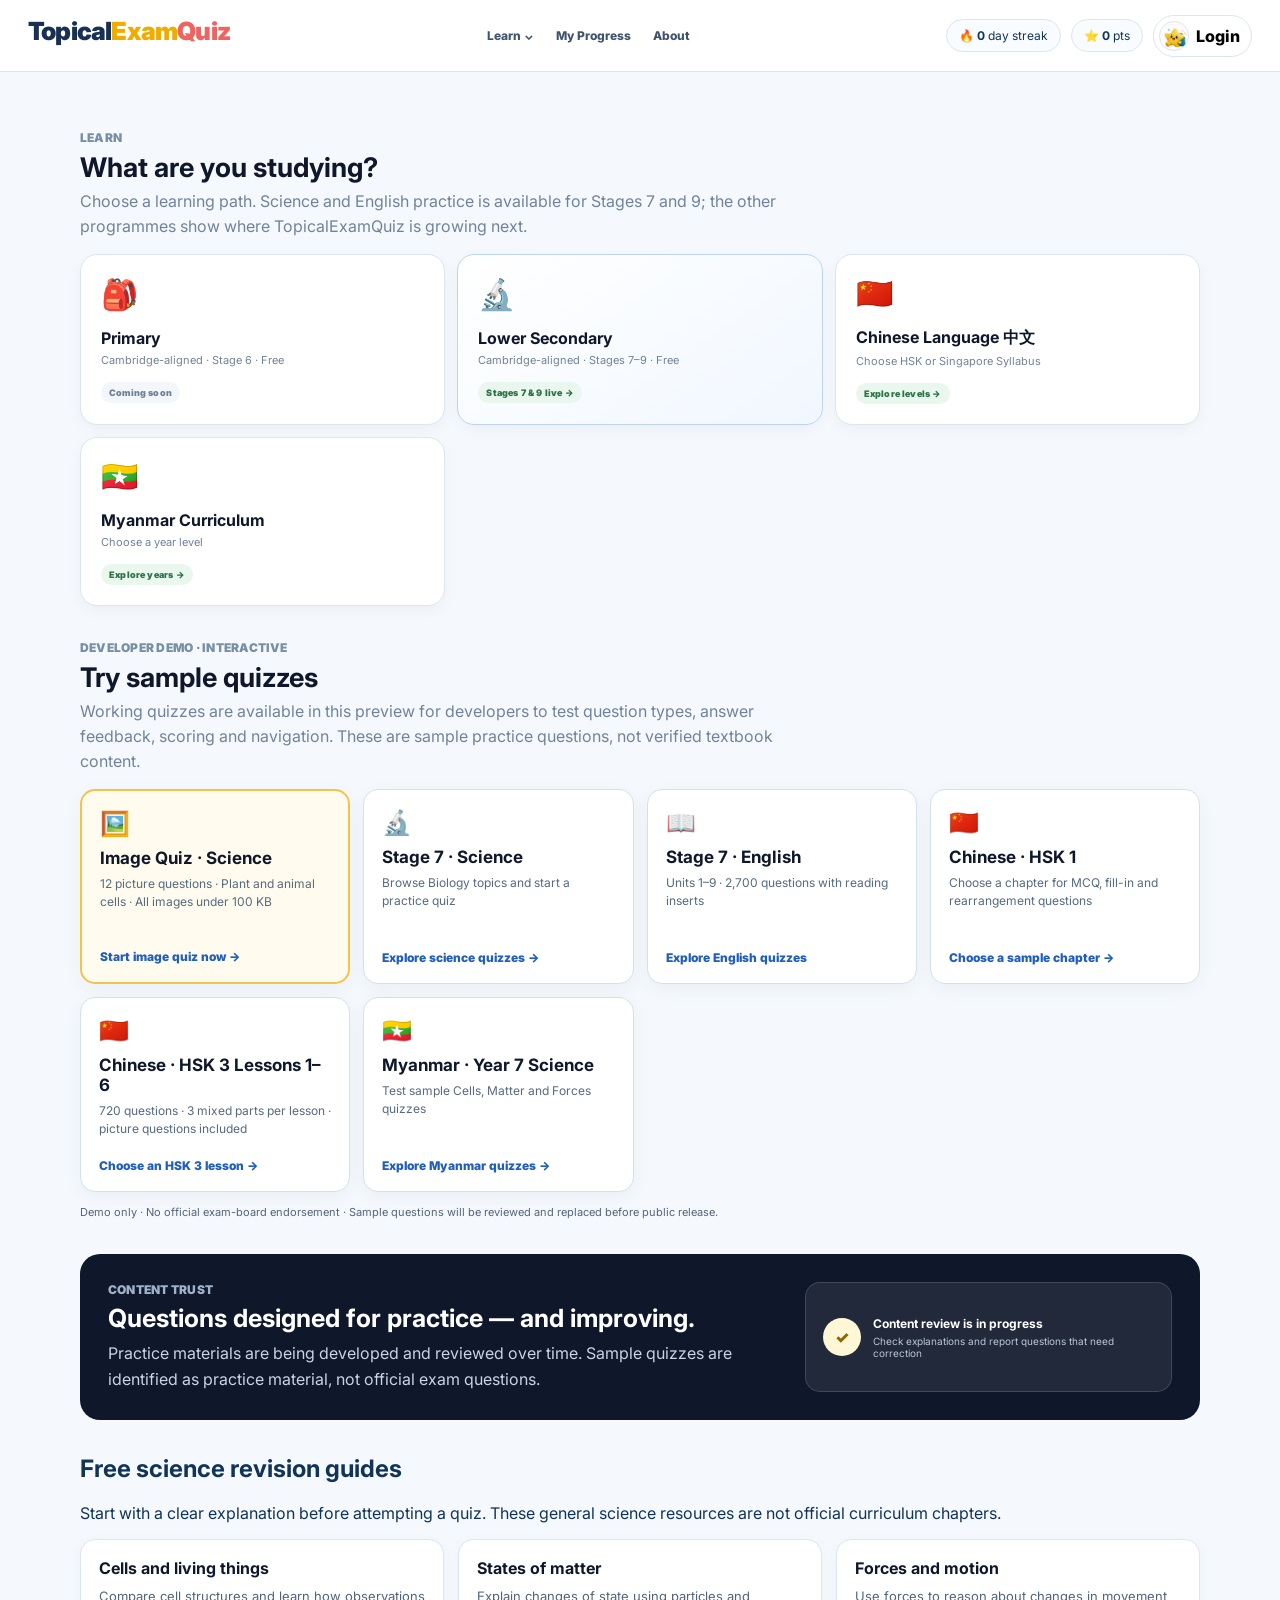
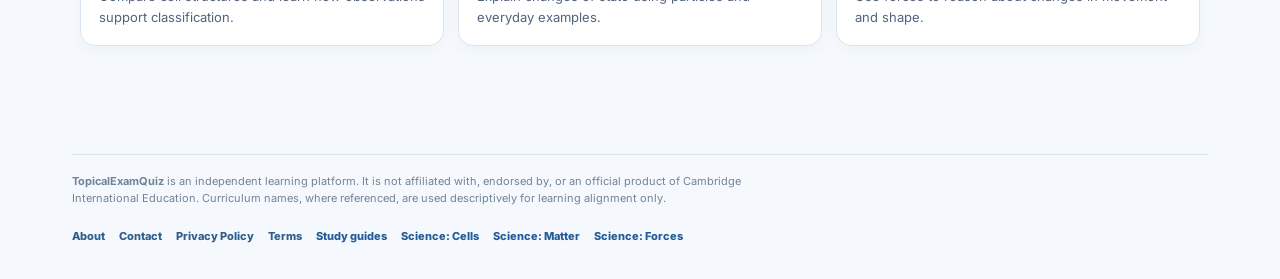
==== commit 7269ec8a: "21 Nov" ====
--- a/index.html
+++ b/index.html
@@ -847,9 +847,12 @@
 #englishReading{border:1px solid #cadbd6;border-radius:12px;background:#f4faf7;color:#182f30;margin:1rem 0}
 #englishReading summary{cursor:pointer;padding:.85rem 1rem;font-weight:700}
 #englishPassageTitle{font-weight:500;margin-left:.5em}
-#englishLines{margin:0 1rem 1rem;padding:0;list-style:none;line-height:1.65;font-size:1rem}
-#englishLines li{display:grid;grid-template-columns:2rem 1fr;align-items:baseline;padding:.22rem 0}
-#englishLines .line-no{font-variant-numeric:tabular-nums;color:#46635c;font-size:.88em}
+#englishPassages ol{margin:0 1rem 1rem;padding:0;list-style:none;line-height:1.65;font-size:1rem}
+#englishPassages ol li{display:grid;grid-template-columns:2rem 1fr;align-items:baseline;padding:.22rem 0}
+#englishPassages h3{margin:.5rem 1rem;font-size:1rem}
+#englishPassages .passage-credit{margin:0 1rem .5rem;font-size:.875rem;color:#46635c}
+#englishPassages .stanza-break{margin-top:.65rem}
+#englishPassages .line-no{font-variant-numeric:tabular-nums;color:#46635c;font-size:.88em}
 </style></head>
 <body>
 <header class="top platform-top">
@@ -892,7 +895,7 @@
  <button type="button" class="btn primary continue-learning-button" onclick="continueLearning()">Continue Learning →</button>
 </section>
 <section class="platform-section">
-<div class="platform-section-heading"><div><div class="eyebrow">LEARN</div><h2>What are you studying?</h2><p>Choose a learning path. Stage 7 Science, Stage 7 Mathematics, Stage 9 Science and Stage 9 English are available now; the other programmes show where TopicalExamQuiz is growing next.</p></div></div>
+<div class="platform-section-heading"><div><div class="eyebrow">LEARN</div><h2>What are you studying?</h2><p>Choose a learning path. Science and English practice is available for Stages 7 and 9; the other programmes show where TopicalExamQuiz is growing next.</p></div></div>
 <div class="programme-card-grid">
 <button class="programme-card" onclick="openCambridgeSubjects('Stage 6','Primary')" type="button"><span class="programme-icon">🎒</span><strong>Primary</strong><small>Cambridge-aligned · Stage 6 · Free</small><span class="programme-status soon">Coming soon</span></button>
 <button class="programme-card available" onclick="openProgrammeChooser()" type="button"><span class="programme-icon">🔬</span><strong>Lower Secondary</strong><small>Cambridge-aligned · Stages 7–9 · Free</small><span class="programme-status live">Stages 7 &amp; 9 live →</span></button>
@@ -904,6 +907,7 @@
 <button class="demo-quiz-card image-demo-card" onclick="startImageQuizDemo()" type="button"><span class="demo-quiz-icon">🖼️</span><strong>Image Quiz · Science</strong><small>12 picture questions · Plant and animal cells · All images under 100 KB</small><span class="demo-quiz-action">Start image quiz now →</span></button>
 
 <button class="demo-quiz-card" onclick="startStage7Science();openSubject('Science');openCurriculum('Biology')" type="button"><span class="demo-quiz-icon">🔬</span><strong>Stage 7 · Science</strong><small>Browse Biology topics and start a practice quiz</small><span class="demo-quiz-action">Explore science quizzes →</span></button>
+<button class="demo-quiz-card" onclick="openStage7English()" type="button"><span class="demo-quiz-icon" aria-hidden="true">📖</span><strong>Stage 7 · English</strong><small>Units 1–9 · 2,700 questions with reading inserts</small><span class="demo-quiz-action">Explore English quizzes</span></button>
 <button class="demo-quiz-card" onclick="openHskChapters('HSK 1')" type="button"><span class="demo-quiz-icon">🇨🇳</span><strong>Chinese · HSK 1</strong><small>Choose a chapter for MCQ, fill-in and rearrangement questions</small><span class="demo-quiz-action">Choose a sample chapter →</span></button>
 <button class="demo-quiz-card" onclick="openHskChapters('HSK 3')" type="button"><span class="demo-quiz-icon">🇨🇳</span><strong>Chinese · HSK 3 Lessons 1–6</strong><small>720 questions · 3 mixed parts per lesson · picture questions included</small><span class="demo-quiz-action">Choose an HSK 3 lesson →</span></button>
 <button class="demo-quiz-card" onclick="openMyanmarSubjectMockup('Year 7','Science')" type="button"><span class="demo-quiz-icon">🇲🇲</span><strong>Myanmar · Year 7 Science</strong><small>Test sample Cells, Matter and Forces quizzes</small><span class="demo-quiz-action">Explore Myanmar quizzes →</span></button>
@@ -961,7 +965,7 @@
 <div class="level-intro">
 <div class="eyebrow">CAMBRIDGE-ALIGNED · SCHOOL LEARNING</div>
 <h1>Choose your programme</h1>
-<p>Use stage names so learners can clearly identify the intended curriculum level. Stage 7 Science, Stage 7 Mathematics, Stage 9 Science and Stage 9 English are available now.</p>
+<p>Use stage names so learners can clearly identify the intended curriculum level. Science and English practice is available for Stages 7 and 9.</p>
 </div>
 <div class="level-group">
 <div class="level-group-head"><h2>Primary</h2><span>Stage 6</span></div>
@@ -1109,7 +1113,7 @@
 <button class="back back-left" id="quizBackBtn" onclick="backFromQuiz()" type="button">← Back to topics</button>
 <div class="quiz-card">
 <div class="quiz-head"><div><strong id="quizTitle">Topic quiz</strong><div class="crumb" id="quizCrumb"></div><span class="q-skill-badge" id="qSkillBadge">Knowledge</span></div><strong id="mastery">Mastery 40</strong></div>
-<div class="quiz-body"><div class="qmeta" id="questionNo">QUESTION 1 OF 5</div><div class="quiz-session-progress"><span id="quizSessionProgressBar" style="width:0%"></span></div><div aria-live="polite" class="question-media" id="questionMedia"></div><details id="englishReading" hidden><summary>Read insert · <span id="englishPassageTitle"></span></summary><ol id="englishLines"></ol></details><div class="question" id="questionText"></div><div class="answers" id="answers"></div><div class="feedback" id="feedback"></div><div class="quiz-tools"><button type="button" class="report-question-btn" id="reportQuestionButton">⚑ Report this question</button></div><div class="quiz-actions"><button class="btn primary" onclick="nextQuestion()">Next question</button></div></div>
+<div class="quiz-body"><div class="qmeta" id="questionNo">QUESTION 1 OF 5</div><div class="quiz-session-progress"><span id="quizSessionProgressBar" style="width:0%"></span></div><div aria-live="polite" class="question-media" id="questionMedia"></div><details id="englishReading" hidden><summary>Read insert · <span id="englishPassageTitle"></span></summary><div id="englishPassages"></div></details><div class="question" id="questionText"></div><div class="answers" id="answers"></div><div class="feedback" id="feedback"></div><div class="quiz-tools"><button type="button" class="report-question-btn" id="reportQuestionButton">⚑ Report this question</button></div><div class="quiz-actions"><button class="btn primary" onclick="nextQuestion()">Next question</button></div></div>
 </div>
 <div class="note">
 
@@ -1308,9 +1312,10 @@
 <script src="hsk3-lesson1-questions.js"></script>
 <script src="hsk3-lessons2-6-questions.js"></script>
 <script src="stage7-science-questions.js"></script>
-<script src="stage7-mathematics-unit1-questions.js"></script>
 <script src="stage9-science-unit1-questions.js"></script>
 <script src="stage9-english-unit1-questions.js"></script>
+<script src="stage7-english-questions.js"></script>
+<script src="stage7-mathematics-unit1-questions.js"></script>
 <script>
 function closeAnyModal(){
   document.querySelectorAll('.modal.show').forEach(function(modal){
@@ -1490,7 +1495,7 @@
   const back=document.getElementById('subjectChooserBack');
   if(title)title.textContent=`${level} — Choose a subject`;
   if(eyebrow)eyebrow.textContent='CAMBRIDGE-ALIGNED · FREE';
-  const liveSubjects=level==='Stage 9'?['Science','English']:level==='Stage 7'?['Science','Mathematics']:[];
+  const liveSubjects=level==='Stage 9'?['Science','English']:level==='Stage 7'?['Science','English','Mathematics']:[];
   if(desc)desc.textContent=liveSubjects.length?'Available now: '+liveSubjects.join(' and ')+'.':'Choose a subject to see its availability.';
   if(price)price.style.display='none';
   if(back){back.textContent='← Back to programmes';back.setAttribute('onclick',"openProgrammeChooser()")}
@@ -1504,7 +1509,7 @@
       return `<button type="button" class="subject-choice-card myanmar-open" onclick="openMyanmarSubjectMockup('${options.level}','${subject}')"><strong>${subject}</strong><small>Sample quizzes + upcoming premium topics</small><span class="status">OPEN MOCKUP</span></button>`;
     }
     const live=options.liveSubjects?.includes(subject);
-    const action=live?(options.level==='Stage 9'?`openStage9Subject('${subject}')`:subject==='Mathematics'?'startSelectedStage7Maths()':'startSelectedStage7Science()'):`showSubjectComingSoon('${options.programme}','${options.level}','${subject}')`;
+    const action=live?(options.level==='Stage 9'?`openStage9Subject('${subject}')`:subject==='English'?'openStage7English()':subject==='Mathematics'?'openStage7Maths()':'startSelectedStage7Science()'):`showSubjectComingSoon('${options.programme}','${options.level}','${subject}')`;
     return `<button type="button" class="subject-choice-card ${live?'live':''}" onclick="${action}"><strong>${subject}</strong><small>${live?'Question bank available now':'Question bank coming soon'}</small><span class="status">${live?'AVAILABLE NOW':'COMING SOON'}</span></button>`;
   }).join('');
   showView('programmeSubjectView');
@@ -1781,31 +1786,8 @@
   if(id==='homeView'||id==='profileView'||id==='reviewView')setTimeout(renderDashboard,0);
   window.scrollTo({top:0,behavior:'smooth'});
 }
-
-// Stage 7 Mathematics, Unit 1 — original TEQ question bank (540 questions).
-const stage7MathsQuestions=window.STAGE7_MATHS_UNIT1_QUESTIONS||{};
-const stage7MathsCategories=[['➕','Number','Unit 1 · Integers · 540 practice questions']];
-const stage7MathsCurriculum={Number:[{unit:'Unit 1',title:'Integers',items:[
- ['1.1','Adding and subtracting integers','stage7|mathematics|unit1|1.1'],
- ['1.2','Multiplying and dividing integers','stage7|mathematics|unit1|1.2'],
- ['1.3','Lowest common multiples','stage7|mathematics|unit1|1.3'],
- ['1.4','Highest common factors','stage7|mathematics|unit1|1.4'],
- ['1.5','Tests for divisibility','stage7|mathematics|unit1|1.5'],
- ['1.6','Square roots and cube roots','stage7|mathematics|unit1|1.6']
-]}]};
-function startSelectedStage7Maths(){
- currentProgrammeKey='stage7'; currentLevel='Stage 7';currentProgram='Lower Secondary';currentSubject='Mathematics';currentCategory='Number';currentChapterId='';quizOverride=null;quizMode='topic';
- openSubject('Mathematics');
-}
-function openStage7MathsTopic(code,name,key){
- currentProgrammeKey='stage7';currentLevel='Stage 7';currentProgram='Lower Secondary';currentSubject='Mathematics';currentCategory='Number';currentChapterId='';
- currentCode=code;currentTopic=name;currentTopicKey=key;
- currentPartBaseCode=code;currentPartBaseTopic=name;
- openMixedPracticeParts(stage7MathsQuestions[key]||[],'stage7-maths',false);
-}
-
-function getSubjectCategories(subject){return subject==='Science'?stage7ScienceCategories:subject==='Mathematics'?stage7MathsCategories:[]}
-function getSubjectCurriculum(subject){return subject==='Science'?stage7ScienceCurriculum:subject==='Mathematics'?stage7MathsCurriculum:{}}
+function getSubjectCategories(subject){return subject==='Science'?stage7ScienceCategories:[]}
+function getSubjectCurriculum(subject){return subject==='Science'?stage7ScienceCurriculum:{}}
 function sectionLabel(code){return 'Unit '+code}
 function stage9Bank(subject){
  return subject==='English'?window.STAGE9_ENGLISH:{
@@ -1813,16 +1795,31 @@
  };
 }
 function openStage9Subject(subject){
- currentProgrammeKey='stage9';currentLevel='Stage 9';currentProgram='Lower Secondary';currentSubject=subject;currentCategory=subject==='English'?'Going underground':'Biology';currentChapterId='';quizOverride=null;quizMode='topic';
- const bank=stage9Bank(subject);
- document.getElementById('backToSubjectBtn').textContent='← Back to Stage 9 subjects';
- document.getElementById('curriculumTitle').textContent=`Stage 9 ${subject} — Choose a topic`;
- document.getElementById('curriculumSection').textContent=subject==='English'?'English · Unit 1':'Science · Units 1–9';
+ openCambridgeBank('Stage 9',subject,stage9Bank(subject),1,subject==='English'?'English · Unit 1':'Science · Units 1–9',openStage9Topic);
+}
+function openStage7Maths(){
+ openCambridgeBank('Stage 7','Mathematics',window.STAGE7_MATHS_UNIT1,1,'Mathematics · Unit 1: Integers',openStage7MathsTopic,1);
+}
+function openStage7MathsTopic(code,name,key){
+ const questions=window.STAGE7_MATHS_UNIT1.questions[key];if(!questions?.length)return;
+ currentProgrammeKey='stage7';currentLevel='Stage 7';currentProgram='Lower Secondary';currentSubject='Mathematics';
+ currentCategory='Number';currentChapterId='1';currentCode=code;currentTopic=name;currentTopicKey=key;
+ openMixedPracticeParts(questions,'stage7-maths',false);
+}
+function openStage7English(selectedUnit=1){
+ openCambridgeBank('Stage 7','English',window.STAGE7_ENGLISH,1,'English · Units 1–9',openStage7EnglishTopic,selectedUnit);
+}
+function openCambridgeBank(level,subject,bank,firstUnit,section,openTopic,selectedUnit=null){
+ currentProgrammeKey=level==='Stage 9'?'stage9':'stage7';currentLevel=level;currentProgram='Lower Secondary';currentSubject=subject;currentCategory=subject==='Mathematics'?'Number':subject==='English'?(bank.units[(selectedUnit ?? firstUnit)-firstUnit]||bank.units[0]):'Biology';currentChapterId='';quizOverride=null;quizMode='topic';
+ document.getElementById('backToSubjectBtn').textContent=`← Back to ${level} subjects`;
+ document.getElementById('curriculumTitle').textContent=`${level} ${subject} — Choose a topic`;
+ document.getElementById('curriculumSection').textContent=section;
  const box=document.getElementById('unitList');box.innerHTML='';
  bank.units.forEach((title,i)=>{
+  const unitNumber=firstUnit+i;
   const unit=document.createElement('div');unit.className='unit';
-  const head=document.createElement('button');head.type='button';head.className='unit-head';head.innerHTML=`<span class="unit-title"><span>Unit ${i+1}</span><span>${escapeHtml(title)}</span></span><span>⌃</span>`; unit.appendChild(head);
-  {const body=document.createElement('div');body.className='unit-body';Object.entries(bank.topics).filter(([key,[code]])=>Number(code.split('.')[0])===i+1).forEach(([key,[code,name]])=>{const b=document.createElement('button');b.type='button';b.className='lesson';b.innerHTML=`<span class="lesson-label"><span class="num">${code.includes('.')?code:sectionLabel(code)}</span><span>${escapeHtml(name)} · ${bank.questions[key].length} questions</span></span><span class="arrow">›</span>`;b.onclick=()=>openStage9Topic(code,name,key,subject);body.appendChild(b);
+  const head=document.createElement('button');head.type='button';head.className='unit-head';head.innerHTML=`<span class="unit-title"><span>Unit ${unitNumber}</span><span>${escapeHtml(title)}</span></span><span>⌃</span>`; unit.appendChild(head);
+  {const body=document.createElement('div');body.className='unit-body';Object.entries(bank.topics).filter(([key,[code]])=>Number(code.split('.')[0])===unitNumber).forEach(([key,[code,name]])=>{const b=document.createElement('button');b.type='button';b.className='lesson';b.innerHTML=`<span class="lesson-label"><span class="num">${code.includes('.')?code:sectionLabel(code)}</span><span>${escapeHtml(name)} · ${bank.questions[key].length} questions</span></span><span class="arrow">›</span>`;b.onclick=()=>openTopic(code,name,key,subject);body.appendChild(b);
     if(subject==='English' && key==='stage9|english|unit1|checkpoint'){
       const shortcut=document.createElement('button');
       shortcut.type='button';shortcut.className='lesson';
@@ -1830,7 +1827,15 @@
       shortcut.onclick=openSpareKey;
       body.appendChild(shortcut);
     }
-  });unit.appendChild(body);head.onclick=()=>unit.classList.toggle('collapsed');}box.appendChild(unit);
+  });
+    unit.appendChild(body);
+    unit.classList.toggle('collapsed', selectedUnit!==null && unitNumber!==selectedUnit);
+    head.setAttribute('aria-expanded', String(!unit.classList.contains('collapsed')));
+    head.onclick=()=>{
+      const collapsed=unit.classList.toggle('collapsed');
+      head.setAttribute('aria-expanded', String(!collapsed));
+    };
+  }box.appendChild(unit);
  });showView('curriculumView');
 }
 function openStage9Topic(code,name,key,subject='Science'){
@@ -1838,6 +1843,13 @@
  if(!questions?.length)return;
  currentProgrammeKey='stage9';currentLevel='Stage 9';currentProgram='Lower Secondary';currentSubject=subject;currentCategory=questions[0]._meta.category;currentChapterId=String(code).split('.')[0];currentCode=code;currentTopic=name;currentTopicKey=key;
  openMixedPracticeParts(questions,'stage9',false);
+}
+function openStage7EnglishTopic(code,name,key){
+ const questions=window.STAGE7_ENGLISH.questions[key];
+ if(!questions?.length)return;
+ currentProgrammeKey='stage7';currentLevel='Stage 7';currentProgram='Lower Secondary';currentSubject='English';
+ currentCategory=questions[0]._meta.category;currentChapterId=questions[0]._meta.chapterId;currentCode=code;currentTopic=name;currentTopicKey=key;
+ openMixedPracticeParts(questions,'stage7-english',false);
 }
 function openSubject(subject){
   const subjectCategories=getSubjectCategories(subject);
@@ -1860,7 +1872,7 @@
   });
   showView('subjectView');
 }
-function backToSubject(){if(currentLevel==='Stage 9'){openCambridgeSubjects('Stage 9','Lower Secondary');return}openSubject(currentSubject)}
+function backToSubject(){if(currentLevel==='Stage 9'||(currentLevel==='Stage 7'&&currentSubject==='English')){openCambridgeSubjects(currentLevel,'Lower Secondary');return}openSubject(currentSubject)}
 function openCurriculum(category){
   currentCategory=category;
   const subjectData=getSubjectCurriculum(currentSubject);
@@ -1887,7 +1899,7 @@
       lesson.type='button';
       lesson.className='lesson';
       const stat=getTopicStat(key||name); const pct=stat.attempts?Math.round(stat.correct/stat.attempts*100):null; lesson.innerHTML=`<span class="lesson-label"><span class="num">${code}</span><span>${name}${pct===null?'':`<span class="photo-topic-badge">${pct}% mastered</span>`}</span></span><span class="arrow">›</span>`;
-      const goLesson=()=>currentLevel==='Stage 7'&&currentSubject==='Mathematics'&&stage7MathsQuestions[key]?openStage7MathsTopic(code,name,key):currentLevel==='Stage 7'&&currentSubject==='Science'&&stage7ScienceQuestions[key]?openTopicParts(code,name,key):startQuiz(code,name,key);
+      const goLesson=()=>currentLevel==='Stage 7'&&currentSubject==='Science'&&stage7ScienceQuestions[key]?openTopicParts(code,name,key):startQuiz(code,name,key);
       lesson.addEventListener('click',goLesson);
       lesson.addEventListener('touchend',(e)=>{e.preventDefault();goLesson()},{passive:false});
       body.appendChild(lesson);
@@ -1915,6 +1927,7 @@
   }
   if(currentProgram==='Myanmar Curriculum'){returnToMyanmarTopicList();return}
   if(currentLevel==='Stage 9'){openStage9Subject(currentSubject);return}
+  if(currentLevel==='Stage 7'&&currentSubject==='English'){openStage7English();return}
   if(currentChapterId){quizOverride=null;quizMode='topic';openChapterFromSkillMap(encodeURIComponent(currentChapterId));return}
   if(quizMode!=='topic'){quizOverride=null;quizMode='topic';showView('homeView');return}
   openCurriculum(currentCategory);
@@ -2028,7 +2041,7 @@
 function loadContinueLearning(){
  try{
   const v=JSON.parse(localStorage.getItem(continueLearningKey)||'null');
-  return v&&v.version===1&&typeof v.key==='string'&&v.key.length<300&&['stage7','stage9','hsk-chapters','myanmar','chinese-levels'].includes(v.back)?v:null;
+  return v&&v.version===1&&typeof v.key==='string'&&v.key.length<300&&['stage7','stage7-english','stage7-maths','stage9','hsk-chapters','myanmar','chinese-levels'].includes(v.back)?v:null;
  }catch(e){return null}
 }
 function writeContinueLearning(v){
@@ -2094,7 +2107,7 @@
  if(title)title.textContent=(v.level||'Learning')+' · '+(v.subject||'')+' · '+(v.topic||'');
  if(detail){
   const isPart=Number.isInteger(v.part)&&v.part>0;
-  const partLabel=isPart?practiceLabel(v.part,v.back==='stage9'):(v.back==='stage9'?'All three difficulty levels completed':'All three Parts completed')+' — revisit your lesson or try Review';
+  const partLabel=isPart?practiceLabel(v.part,v.back):(usesPracticeDifficulty(v.back)?'All three difficulty levels completed':'All three Parts completed')+' — revisit your lesson or try Review';
   const progress=v.session&&v.session.total>0?' · Question '+Math.min(v.session.total,Math.max(1,(v.session.answers||[]).length+1))+'/'+v.session.total:'';
   detail.textContent=partLabel+progress+' · Continue without selecting your curriculum and grade again.';
  }
@@ -2110,6 +2123,12 @@
  }else if(saved.back==='stage9'){
   if(!stage9Bank(saved.subject).questions[saved.key]){goToTopicalExamQuizHome();return}
   openStage9Topic(saved.code,saved.topic,saved.key,saved.subject);
+ }else if(saved.back==='stage7-maths'){
+  if(!window.STAGE7_MATHS_UNIT1.questions[saved.key]){goToTopicalExamQuizHome();return}
+  openStage7MathsTopic(saved.code,saved.topic,saved.key);
+ }else if(saved.back==='stage7-english'){
+  if(!window.STAGE7_ENGLISH.questions[saved.key]){goToTopicalExamQuizHome();return}
+  openStage7EnglishTopic(saved.code,saved.topic,saved.key);
  }else if(saved.back==='stage7'){
   if(!stage7ScienceQuestions[saved.key]){goToTopicalExamQuizHome();return}
   currentProgram='Lower Secondary';currentLevel='Stage 7';currentSubject='Science';currentCategory=saved.category||'Biology';
@@ -2176,8 +2195,11 @@
  const sizes=stage7Layout?[Math.min(20,n),Math.min(20,Math.max(0,n-20)),Math.max(0,n-40)]:[0,1,2].map(i=>base+(i<extras?1:0));
  let offset=0;return sizes.map(size=>{const part=interleaved.slice(offset,offset+size);offset+=size;return part});
 }
+function usesPracticeDifficulty(backType=currentPracticeBack){
+ return backType==='stage9'||backType==='stage7-english'||backType==='stage7-maths';
+}
 function openMixedPracticeParts(pool,backType,isSample){
- currentPracticePool=(pool||[]).map(q=>({...q}));currentPracticeParts=['stage9','stage7-maths'].includes(backType)?[1,2,3].map(p=>currentPracticePool.filter(q=>q.chapterPart===p).sort((a,b)=>a.position-b.position)):mixQuestionsIntoThreeParts(currentPracticePool,backType==='stage7');
+ currentPracticePool=(pool||[]).map(q=>({...q}));currentPracticeParts=usesPracticeDifficulty(backType)?[1,2,3].map(p=>currentPracticePool.filter(q=>q.chapterPart===p).sort((a,b)=>a.position-b.position)):mixQuestionsIntoThreeParts(currentPracticePool,backType==='stage7');
  currentPracticeKey=currentTopicKey;currentPracticeBack=backType;currentPracticeSample=!!isSample;
  currentPartNumber=0;currentPartTopicKey='';currentPartBaseCode=currentCode;currentPartBaseTopic=currentTopic;
  quizOverride=null;quizMode='topic';renderTopicParts();showView('topicPartsView');
@@ -2191,6 +2213,8 @@
 }
 function backFromTopicParts(){
  if(currentPracticeBack==='stage9'){openStage9Subject(currentSubject);return}
+ if(currentPracticeBack==='stage7-english'){openStage7English(Number(currentChapterId)||1);return}
+ if(currentPracticeBack==='stage7-maths'){openStage7Maths();return}
  if(currentPracticeBack==='hsk-chapters'){openHskChapters(chineseSelectedLevel);return}
  if(currentPracticeBack==='chinese-levels'){openChineseLevels(chinesePath);return}
  if(currentPracticeBack==='myanmar'){openMyanmarSubjectMockup(currentLevel,currentSubject);return}
@@ -2203,7 +2227,7 @@
  if(stage9Questions)return stage9Questions.filter(q=>q.chapterPart===part);
  return mixQuestionsIntoThreeParts(stage7ScienceQuestions[topicKey]||[],true)[part-1]||[];
 }
-function practiceLabel(part,stage9=currentPracticeBack==='stage9'){return stage9?(['Easy','Medium','Difficult'][part-1]||'Difficulty'):'Part '+part;}
+function practiceLabel(part,backType){return usesPracticeDifficulty(backType)?(['Easy','Medium','Difficult'][part-1]||'Difficulty'):'Part '+part;}
 function renderTopicParts(){
  const key=currentTopicKey,base=key===currentPracticeKey?currentPracticePool:(stage7ScienceQuestions[key]||[]);
  const meta=currentPracticeBack==='stage7'?allStage7Topics().find(t=>t.key===key):null;
@@ -2214,12 +2238,12 @@
  const bar=document.getElementById('topicPartProgressBar'),list=document.getElementById('topicPartsList');
  const back=document.getElementById('topicPartsBackBtn'),progressLabel=document.getElementById('topicProgressLabel');
  if(back)back.textContent=currentPracticeBack==='myanmar'?'← Back to topics':currentPracticeBack==='hsk-chapters'?'← Back to HSK lessons':currentPracticeBack==='chinese-levels'?'← Back to Chinese levels':'← Back to chapter';
- if(progressLabel)progressLabel.textContent=['stage7','stage9'].includes(currentPracticeBack)?'Subtopic progress':currentPracticeBack==='myanmar'?'Topic progress':'Lesson progress';
+ if(progressLabel)progressLabel.textContent=['stage7','stage7-english','stage7-maths','stage9'].includes(currentPracticeBack)?'Subtopic progress':currentPracticeBack==='myanmar'?'Topic progress':'Lesson progress';
  if(title)title.textContent=currentPartBaseTopic||currentTopic;
- if(eye)eye.textContent=currentPracticeBack==='stage9'?`STAGE 9 · UNIT ${currentChapterId} · TOPIC ${currentPartBaseCode||currentCode}`:['stage7','stage7-maths'].includes(currentPracticeBack)?`CHAPTER ${meta?meta.chapterId:(currentChapterId||'1')} · TOPIC ${currentPartBaseCode||currentCode}`:
+ if(eye)eye.textContent=usesPracticeDifficulty()?`${currentLevel.toUpperCase()} · UNIT ${currentChapterId} · TOPIC ${currentPartBaseCode||currentCode}`:currentPracticeBack==='stage7'?`CHAPTER ${meta?meta.chapterId:(currentChapterId||'')} · TOPIC ${currentPartBaseCode||currentCode}`:
   currentPracticeBack==='myanmar'?`MYANMAR CURRICULUM · ${currentLevel} · ${currentSubject}`:
   `CHINESE LANGUAGE · ${currentLevel} · ${currentPartBaseCode||currentCode}`;
- if(desc)desc.textContent=currentPracticeBack==='stage9'?'Select Easy, Medium or Difficult. Each level mixes question formats according to your learning needs.':currentPracticeSample?
+ if(desc)desc.textContent=usesPracticeDifficulty()?'Select Easy, Medium or Difficult. Each level mixes question formats according to your learning needs.':currentPracticeSample?
   'Sample question bank: practise in three short sessions with mixed question types. More lesson-specific questions are being prepared.':
   'Complete this lesson in three shorter practice sessions. Question types are mixed within each part.';
  if(txt)txt.textContent=`${completed} / ${total} questions completed`;
@@ -2229,7 +2253,7 @@
    const st=getPartStatus(key,part),done=donePart(part);
    const label=qs.length?`Questions ${from}–${offset}`:'Questions being prepared';
    const status=done?`✓ Completed · ${st.correct}/${st.total}`:(qs.length?`${qs.length} questions`:'Coming soon');
-   return `<button type="button" class="topic-part-card" onclick="startTopicPart(${part})" ${qs.length?'':'disabled'}><span><strong>${practiceLabel(part)}</strong><small>${currentPracticeBack==='stage9'?['Basic knowledge and understanding','Application and interpretation','Checkpoint-style challenges'][part-1]:label}</small></span><span class="topic-part-status ${done?'done':''}">${status} ›</span></button>`;
+   return `<button type="button" class="topic-part-card" onclick="startTopicPart(${part})" ${qs.length?'':'disabled'}><span><strong>${practiceLabel(part)}</strong><small>${usesPracticeDifficulty()?['Basic knowledge and understanding','Application and interpretation','Checkpoint-style challenges'][part-1]:label}</small></span><span class="topic-part-status ${done?'done':''}">${status} ›</span></button>`;
  }).join('')}
  const demo=document.getElementById('imageQuizTopicEntry');
  if(demo)demo.style.display=currentPracticeBack==='stage7'&&currentCode==='1.1'?'flex':'none';
@@ -2237,13 +2261,13 @@
  const label=document.getElementById('topicReviewTitle'),sub=document.getElementById('topicReviewDescription');
  const unlocked=total>0&&[1,2,3].every(donePart);
  if(label)label.textContent=`Review ${currentPartBaseTopic||currentTopic}`;
- if(sub)sub.textContent=currentPracticeBack==='stage9'?'Mixed practice from all three difficulty levels.':'Mixed practice from all three parts.';
- if(btn){btn.disabled=!unlocked;btn.textContent=unlocked?'Review lesson':currentPracticeBack==='stage9'?'Complete all difficulty levels':'Complete Parts 1–3';btn.onclick=startTopicReview}
+ if(sub)sub.textContent=usesPracticeDifficulty()?'Mixed practice from all three difficulty levels.':'Mixed practice from all three parts.';
+ if(btn){btn.disabled=!unlocked;btn.textContent=unlocked?'Review lesson':usesPracticeDifficulty()?'Complete all difficulty levels':'Complete Parts 1–3';btn.onclick=startTopicReview}
  if(card)card.classList.toggle('locked',!unlocked);
 }
 function startTopicPart(part){
  const key=currentTopicKey,qs=topicPartQuestions(key,part);
- if(!qs.length){alert(currentPracticeBack==='stage9'?'Questions for this difficulty level are being prepared.':'Questions for this part are being prepared.');return}
+ if(!qs.length){alert(usesPracticeDifficulty()?'Questions for this difficulty level are being prepared.':'Questions for this part are being prepared.');return}
  currentPartNumber=part;currentPartTopicKey=key;
  currentCode=currentPartBaseCode||currentCode;currentTopic=currentPartBaseTopic||currentTopic;
  quizMode='part';quizOverride=qs.map(q=>({...q}));resetQuizSession();
@@ -2252,7 +2276,7 @@
 function startTopicReview(){
  const key=currentTopicKey,parts=[1,2,3].map(part=>topicPartQuestions(key,part));
  const unlocked=parts.every((qs,i)=>{const st=getPartStatus(key,i+1);return qs.length>0&&!!(st&&st.completed&&st.total===qs.length)});
- if(!unlocked){alert(currentPracticeBack==='stage9'?'Complete Easy, Medium and Difficult first.':'Complete Parts 1, 2 and 3 first.');return}
+ if(!unlocked){alert(usesPracticeDifficulty()?'Complete Easy, Medium and Difficult first.':'Complete Parts 1, 2 and 3 first.');return}
  const pool=parts.flat();if(!pool.length)return;
  currentPartNumber=0;currentPartTopicKey=key;currentCode=currentPartBaseCode||currentCode;
  currentTopic=currentPartBaseTopic||currentTopic;quizMode='topic-review';
@@ -2270,32 +2294,52 @@
   return passage && question._meta?.key==='stage9|english|unit1|checkpoint' ? passage.title+'\n'+passage.lines.join(' ')+'\n\n'+question.q : question.q;
 }
 function renderEnglishPassage(question){
-  const panel=document.getElementById('englishReading');
-  const passage=passageFor(question);
-  panel.hidden=!passage;
-  if(!passage){panel.open=false;delete panel.dataset.passage;return;}
-  if(panel.dataset.passage===question.passageId)return;
-  panel.dataset.passage=question.passageId;
-  panel.open=false;
-  document.getElementById('englishPassageTitle').textContent=passage.title;
-  const lines=passage.lines.map((text,i)=>{
-    const row=document.createElement('li'),number=document.createElement('span'),words=document.createElement('span');
-    number.className='line-no';
-    number.setAttribute('aria-label','Line '+(i+1));
-    number.textContent=i+1;
-    words.textContent=text;
-    row.append(number,words);
-    return row;
+ const panel=document.getElementById('englishReading');
+ const ids=question.passageIds || (question.passageId?[question.passageId]:[]);
+ const bank=question.passageIds?window.STAGE7_ENGLISH:window.STAGE9_ENGLISH;
+ const passages=ids.map(id=>bank.passages[id]).filter(Boolean);
+ const signature=ids.join('|');
+ panel.hidden=!passages.length;
+ if(!passages.length){panel.open=false;delete panel.dataset.passage;return}
+ if(panel.dataset.passage===signature)return;
+ panel.dataset.passage=signature;
+ panel.open=Boolean(question.passageIds);
+ document.getElementById('englishPassageTitle').textContent=passages.map(p=>p.title).join(' / ');
+ const groups=passages.map(passage=>{
+  const section=document.createElement('section'),list=document.createElement('ol');
+  if(passages.length>1){
+   const title=document.createElement('h3');
+   title.textContent=passage.title;
+   section.append(title);
+  }
+  if(passage.credit){
+   const credit=document.createElement('p');
+   credit.className='passage-credit';
+   credit.textContent=passage.credit;
+   section.append(credit);
+  }
+  passage.lines.forEach((text,i)=>{
+   const row=document.createElement('li'),number=document.createElement('span'),words=document.createElement('span');
+   if(passage.stanzaBreaks?.includes(i))row.className='stanza-break';
+   number.className='line-no';
+   number.setAttribute('aria-label','Line '+(i+1));
+   number.textContent=i+1;
+   words.textContent=text;
+   row.append(number,words);
+   list.append(row);
   });
-  document.getElementById('englishLines').replaceChildren(...lines);
+  section.append(list);
+  return section;
+ });
+ document.getElementById('englishPassages').replaceChildren(...groups);
 }
 function renderQuestion(){
   answered=false;
   const qs=getQs(),x=qs[qIndex];
-  document.getElementById('quizTitle').textContent=currentTopic+(quizMode==='part'?` · ${practiceLabel(currentPartNumber,currentLevel==='Stage 9')}`:quizMode==='topic-review'?' · Topic Review':'');
+  document.getElementById('quizTitle').textContent=currentTopic+(quizMode==='part'?` · ${practiceLabel(currentPartNumber)}`:quizMode==='topic-review'?' · Topic Review':'');
   const meta=getQuestionMeta(x);
-  document.getElementById('quizCrumb').textContent=currentSubject==='Chinese Language'?`${chinesePath==='HSK'?'HSK':'Singapore Syllabus'} · ${currentLevel} · ${activeHskChapter!==null&&chinesePath==='HSK'?currentCode:'Mixed Practice'}`:(quizMode==='topic'||quizMode==='part'||quizMode==='topic-review')?`${currentSubject} · ${currentCategory} · ${currentCode}${quizMode==='part'?` · ${practiceLabel(currentPartNumber,currentLevel==='Stage 9')}`:quizMode==='topic-review'?' · Topic Review':''}`:`${meta.category} · ${meta.topic}`;
-  const skill=currentSubject==='Chinese Language'?(x.photoQuiz?'Picture Question':x.type==='fill'?'Fill in the Blank':x.type==='rearrange'?'Sentence Rearrangement':'Multiple Choice'):classifyQuestionSkill(x); const skillBadge=document.getElementById('qSkillBadge'); if(skillBadge)skillBadge.textContent=skill;
+  document.getElementById('quizCrumb').textContent=currentSubject==='Chinese Language'?`${chinesePath==='HSK'?'HSK':'Singapore Syllabus'} · ${currentLevel} · ${activeHskChapter!==null&&chinesePath==='HSK'?currentCode:'Mixed Practice'}`:(quizMode==='topic'||quizMode==='part'||quizMode==='topic-review')?`${currentSubject} · ${currentCategory} · ${currentCode}${quizMode==='part'?` · ${practiceLabel(currentPartNumber)}`:quizMode==='topic-review'?' · Topic Review':''}`:`${meta.category} · ${meta.topic}`;
+  const skill=currentSubject==='English'&&currentLevel==='Stage 7'?(x.type==='fill'?'Fill in the Blank':x.type==='rearrange'?'Rearrangement':'Multiple Choice'):currentSubject==='Chinese Language'?(x.photoQuiz?'Picture Question':x.type==='fill'?'Fill in the Blank':x.type==='rearrange'?'Sentence Rearrangement':'Multiple Choice'):classifyQuestionSkill(x); const skillBadge=document.getElementById('qSkillBadge'); if(skillBadge)skillBadge.textContent=skill;
   document.getElementById('mastery').textContent='Mastery '+mastery;
   document.getElementById('questionNo').textContent=(x.photoQuiz?'PHOTO QUESTION • ':'')+`QUESTION ${qIndex+1} OF ${qs.length}`;const qp=document.getElementById('quizSessionProgressBar');if(qp)qp.style.width=Math.round(((qIndex+1)/Math.max(1,qs.length))*100)+'%';
   renderQuestionPhoto(x);
@@ -2304,7 +2348,7 @@
   renderEnglishPassage(x);
   questionText.textContent=x.q;
   const quizBack=document.getElementById('quizBackBtn');
-  if(quizBack)quizBack.textContent=(quizMode==='part'||quizMode==='topic-review')?(currentLevel==='Stage 9'?'← Back to difficulty levels':'← Back to Parts 1–3'):currentProgram==='Myanmar Curriculum'?'← Back to Myanmar topics':currentSubject==='Chinese Language'?`← Back to ${chinesePath==='HSK'&&activeHskChapter!==null?'HSK chapters':chinesePath==='HSK'?'HSK levels':'Singapore levels'}`:'← Back to topics';
+  if(quizBack)quizBack.textContent=(quizMode==='part'||quizMode==='topic-review')?(usesPracticeDifficulty()?'← Back to difficulty levels':'← Back to Parts 1–3'):currentProgram==='Myanmar Curriculum'?'← Back to Myanmar topics':currentSubject==='Chinese Language'?`← Back to ${chinesePath==='HSK'&&activeHskChapter!==null?'HSK chapters':chinesePath==='HSK'?'HSK levels':'Singapore levels'}`:'← Back to topics';
   const ans=document.getElementById('answers');
   ans.innerHTML='';
   if(x.type==='fill'){
@@ -2340,11 +2384,13 @@
 function renderRearrangeQuestion(x,ans){
   rearrangeSelected=[];
   const words=(x.words||[]).map((word,index)=>({word,index}));
+  const english=x._meta?.subject==='English';
+  const orderHint=english?'Tap the items above in the correct order.':'Tap the words above in the correct order.';
   ans.innerHTML=`<div class="rearrange-wrap">
-    <div class="rearrange-label">WORDS TO USE</div>
+    <div class="rearrange-label">${english?'ITEMS TO ORDER':'WORDS TO USE'}</div>
     <div class="rearrange-bank" id="rearrangeBank"></div>
-    <div class="rearrange-label">YOUR SENTENCE</div>
-    <div class="rearrange-answer" id="rearrangeAnswer"><span class="rearrange-placeholder">Tap the words above in the correct order.</span></div>
+    <div class="rearrange-label">${english?'YOUR ORDER':'YOUR SENTENCE'}</div>
+    <div class="rearrange-answer" id="rearrangeAnswer"><span class="rearrange-placeholder">${orderHint}</span></div>
     <div class="rearrange-actions">
       <button type="button" class="btn" onclick="resetRearrange()">Reset</button>
       <button type="button" class="btn primary rearrange-check-btn" onclick="checkRearrangeAnswer()">Check answer</button>
@@ -2367,7 +2413,7 @@
 function refreshRearrangeAnswer(){
   const box=document.getElementById('rearrangeAnswer');if(!box)return;
   box.innerHTML='';
-  if(!rearrangeSelected.length){box.innerHTML='<span class="rearrange-placeholder">Tap the words above in the correct order.</span>';return}
+  if(!rearrangeSelected.length){box.innerHTML='<span class="rearrange-placeholder">'+(getQs()[qIndex]._meta?.subject==='English'?'Tap the items above in the correct order.':'Tap the words above in the correct order.')+'</span>';return}
   rearrangeSelected.forEach((item,pos)=>{
     const b=document.createElement('button');b.type='button';b.className='rearrange-word';b.textContent=item.word;
     b.title='Tap to return this word';b.onclick=()=>removeRearrangeWord(pos);box.appendChild(b);
@@ -2398,14 +2444,14 @@
   document.querySelectorAll('#rearrangeBank .rearrange-word,#rearrangeAnswer .rearrange-word,.rearrange-actions .btn').forEach(b=>b.disabled=true);
   const box=document.getElementById('rearrangeAnswer'),f=document.getElementById('feedback');
   if(box)box.classList.add(isCorrect?'rearrange-correct':'rearrange-wrong');
-  const correctSentence=expected.join(currentLevel==='Stage 9'?' → ':'');
+  const correctSentence=escapeHtml(expected.join(x._meta?.subject==='English'||currentLevel==='Stage 9'?' → ':''));
   const translation=x.translation?`<div class="rearrange-translation">${x.translation}</div>`:'';
   if(isCorrect){
     correctCount++;mastery=Math.min(100,mastery+8);f.className='feedback show good';
     f.innerHTML='<strong>Correct!</strong><br>'+correctSentence+translation+(x.e?'<br>'+x.e:'');lastAnswerWasWrong=false;
   }else{
     wrongCount++;mastery=Math.max(0,mastery-3);f.className='feedback show bad';
-    f.innerHTML='<strong>Not quite.</strong><br>Correct sentence: <strong>'+correctSentence+'</strong>'+translation+(x.e?'<br>'+x.e:'');
+    f.innerHTML='<strong>Not quite.</strong><br>'+ (x._meta?.subject==='English'?'Correct order':'Correct sentence') + ': <strong>'+correctSentence+'</strong>'+translation+(x.e?'<br>'+x.e:'');
     lastAnswerWasWrong=true;sessionWrongIds.add(questionIdentity(x));
   }
   recordQuestionResult(x,isCorrect,userWords.join(' / '));
@@ -2485,7 +2531,7 @@
 }
 function buildStudyReport(){
   const total=getQs().length,pct=total?Math.round(correctCount/total*100):0;
-  const grp=currentLevel==='Stage 9'?null:chapterGroups().find(g=>String(g.id)===String(currentChapterId||String(currentCode||'').split('.')[0]));const report={id:generateReportId(),student:currentStudentName(),studentId:ensureStudentId(),level:currentLevel,program:currentProgram,subject:currentSubject,category:currentCategory,chapterId:grp?String(grp.id):String(currentChapterId||String(currentCode||'').split('.')[0]||''),chapter:currentLevel==='Stage 9'?(stage9Bank(currentSubject).units[Number(currentChapterId)-1]||''):grp?grp.title:'',activityType:quizMode==='chapter'?'Chapter review':quizMode==='part'?practiceLabel(currentPartNumber,currentLevel==='Stage 9'):quizMode==='topic-review'?'Topic review':'Topic practice',part:quizMode==='part'?currentPartNumber:null,topic:currentTopic,code:currentCode,startAt:quizStartedAt,endAt:quizEndedAt||Date.now(),seconds:quizElapsedSeconds,total,correct:correctCount,score:pct,correctionsReviewed:sessionReviewedIds.size,correctionsTotal:sessionWrongIds.size,mistakesFixed:sessionMistakesFixed,masteryBefore:sessionTopicMasteryBefore,masteryAfter:topicMasteryNow(),answers:sessionQuizAnswers.map(a=>({...a})),createdAt:Date.now()};
+  const grp=(currentLevel==='Stage 9'||currentPracticeBack==='stage7-english')?null:chapterGroups().find(g=>String(g.id)===String(currentChapterId||String(currentCode||'').split('.')[0]));const report={id:generateReportId(),student:currentStudentName(),studentId:ensureStudentId(),level:currentLevel,program:currentProgram,subject:currentSubject,category:currentCategory,chapterId:grp?String(grp.id):String(currentChapterId||String(currentCode||'').split('.')[0]||''),chapter:currentPracticeBack==='stage7-english'?currentCategory:currentLevel==='Stage 9'?(stage9Bank(currentSubject).units[Number(currentChapterId)-1]||''):grp?grp.title:'',activityType:quizMode==='chapter'?'Chapter review':quizMode==='part'?practiceLabel(currentPartNumber):quizMode==='topic-review'?'Topic review':'Topic practice',part:quizMode==='part'?currentPartNumber:null,topic:currentTopic,code:currentCode,startAt:quizStartedAt,endAt:quizEndedAt||Date.now(),seconds:quizElapsedSeconds,total,correct:correctCount,score:pct,correctionsReviewed:sessionReviewedIds.size,correctionsTotal:sessionWrongIds.size,mistakesFixed:sessionMistakesFixed,masteryBefore:sessionTopicMasteryBefore,masteryAfter:topicMasteryNow(),answers:sessionQuizAnswers.map(a=>({...a})),createdAt:Date.now()};
   saveStudyReport(report);saveStudentActivity(report);lastStudyReport=report;return report;
 }
 function reportShareText(r){
@@ -2505,7 +2551,7 @@
 function shareSummary(){openVerifiedStudyReport()}
 function openReportFromHash(){const m=location.hash.match(/^#study-report=([^&]+)/);if(!m)return;const id=decodeURIComponent(m[1]),r=loadStudyReport(id);if(r){lastStudyReport=r;renderVerifiedStudyReport(r);document.getElementById('verifiedStudyReportModal').classList.add('show')}else if(location.protocol!=='file:'){alert('This study record is not available on this device yet. Connect TopicalExamQuiz to a database for cross-device verification.')}}
 window.addEventListener('hashchange',openReportFromHash);
-function showSummary(){const total=getQs().length;quizEndedAt=Date.now();quizElapsedSeconds=Math.max(0,Math.round((quizEndedAt-quizStartedAt)/1000));const pct=Math.round(correctCount/total*100);if(quizMode==='part'&&currentPartTopicKey&&currentPartNumber)savePartCompletion(currentPartTopicKey,currentPartNumber,total,correctCount);document.getElementById('summaryPercent').textContent=pct+'%';document.getElementById('summaryTitle').textContent=currentTopic+(quizMode==='part'?` · ${practiceLabel(currentPartNumber,currentLevel==='Stage 9')}`:quizMode==='topic-review'?' · Topic Review':'')+' summary';document.getElementById('summaryCrumb').textContent=`${currentSubject} · ${currentCategory} · ${currentCode}`;document.getElementById('summaryCorrect').textContent=correctCount+'/'+total;document.getElementById('summaryMastery').textContent=mastery;document.getElementById('summaryPoints').textContent=correctCount;document.getElementById('summaryTime').textContent=formatQuizTime(quizElapsedSeconds);document.getElementById('summaryAccuracy').textContent=pct+'%';document.getElementById('summaryTabSwitches').textContent=tabSwitchCount;const summaryQuestionCount=document.getElementById('summaryQuestionCount');if(summaryQuestionCount)summaryQuestionCount.textContent=total;const msg=document.getElementById('summaryMessage');msg.className='feedback show '+(pct>=60?'good':'bad');msg.innerHTML=pct>=80?'<strong>Strong work!</strong><br>This topic is moving toward mastery. Keep practising to make it stick.':pct>=60?'<strong>Good progress.</strong><br>Your Mistake Book has captured anything you missed. Fix those next.':'<strong>This topic needs practice.</strong><br>Use your Mistake Book, then retry to improve your readiness.';lastStudyReport=buildStudyReport();showView('summaryView');completeContinueQuizSession()}
+function showSummary(){const total=getQs().length;quizEndedAt=Date.now();quizElapsedSeconds=Math.max(0,Math.round((quizEndedAt-quizStartedAt)/1000));const pct=Math.round(correctCount/total*100);if(quizMode==='part'&&currentPartTopicKey&&currentPartNumber)savePartCompletion(currentPartTopicKey,currentPartNumber,total,correctCount);document.getElementById('summaryPercent').textContent=pct+'%';document.getElementById('summaryTitle').textContent=currentTopic+(quizMode==='part'?` · ${practiceLabel(currentPartNumber)}`:quizMode==='topic-review'?' · Topic Review':'')+' summary';document.getElementById('summaryCrumb').textContent=`${currentSubject} · ${currentCategory} · ${currentCode}`;document.getElementById('summaryCorrect').textContent=correctCount+'/'+total;document.getElementById('summaryMastery').textContent=mastery;document.getElementById('summaryPoints').textContent=correctCount;document.getElementById('summaryTime').textContent=formatQuizTime(quizElapsedSeconds);document.getElementById('summaryAccuracy').textContent=pct+'%';document.getElementById('summaryTabSwitches').textContent=tabSwitchCount;const summaryQuestionCount=document.getElementById('summaryQuestionCount');if(summaryQuestionCount)summaryQuestionCount.textContent=total;const msg=document.getElementById('summaryMessage');msg.className='feedback show '+(pct>=60?'good':'bad');msg.innerHTML=pct>=80?'<strong>Strong work!</strong><br>This topic is moving toward mastery. Keep practising to make it stick.':pct>=60?'<strong>Good progress.</strong><br>Your Mistake Book has captured anything you missed. Fix those next.':'<strong>This topic needs practice.</strong><br>Use your Mistake Book, then retry to improve your readiness.';lastStudyReport=buildStudyReport();showView('summaryView');completeContinueQuizSession()}
 function restartQuiz(){if(quizMode==='part'||quizMode==='topic-review'){resetQuizSession();return}if(currentProgram==='Myanmar Curriculum'){launchMyanmarQuiz(currentLevel,currentSubject,activeMyanmarTopic);return}if(currentSubject==='Chinese Language'&&quizOverride){resetQuizSession();return}if(quizMode==='topic')startQuiz(currentCode,currentTopic,currentTopicKey);else{sessionQuizAnswers=[];qIndex=0;mastery=40;correctCount=0;wrongCount=0;quizStartedAt=Date.now();quizEndedAt=0;quizElapsedSeconds=0;tabSwitchCount=0;sessionWrongIds=new Set();sessionReviewedIds=new Set();sessionMistakesFixed=0;lastAnswerWasWrong=false;lastStudyReport=null;showView('quizView');renderQuestion()}}
 function showReview(){showView('reviewView')}
 document.querySelectorAll('.stage').forEach(b=>b.onclick=()=>{document.querySelectorAll('.stage').forEach(x=>x.classList.remove('active'));b.classList.add('active')});
@@ -2870,7 +2916,7 @@
 function getQuestionMeta(x){return x&&x._meta?x._meta:{curriculum:currentSubject==='Chinese Language'?'Chinese Language':currentProgram==='Myanmar Curriculum'?'Myanmar Curriculum':'Cambridge-aligned',programme:currentProgram,stage:currentLevel,subject:currentSubject,category:currentCategory,topic:currentTopic,code:currentCode,key:currentTopicKey||currentTopic}}
 function classifyQuestionSkill(x){const q=String((x&&x.q)||'').toLowerCase();if(x&&x.photoQuiz)return 'Exam Style';if(/investigat|variable|hypothesis|fair test|method|experiment|conclusion/.test(q))return 'Scientific Investigation';if(/graph|table|chart|data|calculate|calculation|measure|reading/.test(q))return 'Data Analysis';if(/why|explain|compare|difference|describe how|reason/.test(q))return 'Understanding';if(/if |scenario|predict|most likely|what happens|would happen|use this/.test(q))return 'Application';return 'Knowledge'}
 function questionIdentity(x){const m=getQuestionMeta(x);return `${m.key}|${originalPrompt(x)}`}
-function getCorrectAnswer(x){if(x.multi)return x.multi.map(i=>x.a[i]).join(' / ');if(x.type==='fill')return String(x.answer||'');if(x.type==='rearrange')return Array.isArray(x.answer)?x.answer.join(currentLevel==='Stage 9'?' → ':''):String(x.answer||'');return x.a&&x.c>=0?String(x.a[x.c]):''}
+function getCorrectAnswer(x){if(x.multi)return x.multi.map(i=>x.a[i]).join(' / ');if(x.type==='fill')return String(x.answer||'');if(x.type==='rearrange')return Array.isArray(x.answer)?x.answer.join(x._meta?.subject==='English'||currentLevel==='Stage 9'?' → ':''):String(x.answer||'');return x.a&&x.c>=0?String(x.a[x.c]):''}
 function getTopicStat(key){const p=loadProgress();return p.topicStats[key]||{attempts:0,correct:0}}
 function recordQuestionResult(x,isCorrect,userAnswer){
   captureTeacherQuizAnswer(x,isCorrect,userAnswer);
@@ -3070,6 +3116,8 @@
   const passage=document.getElementById('englishReading');
   passage.open=true;
 }
+const stage7EnglishLink=location.hash.match(/^#stage7-english(?:-unit([1-9]))?$/);
+if(stage7EnglishLink)openStage7English(Number(stage7EnglishLink[1]||1));
 if(location.hash==='#unit1-reading')openSpareKey();
 if(location.hash==='#unit1-second-test'){
   openStage9Topic('1.4','The second test','stage9|english|unit1|1.4','English');
